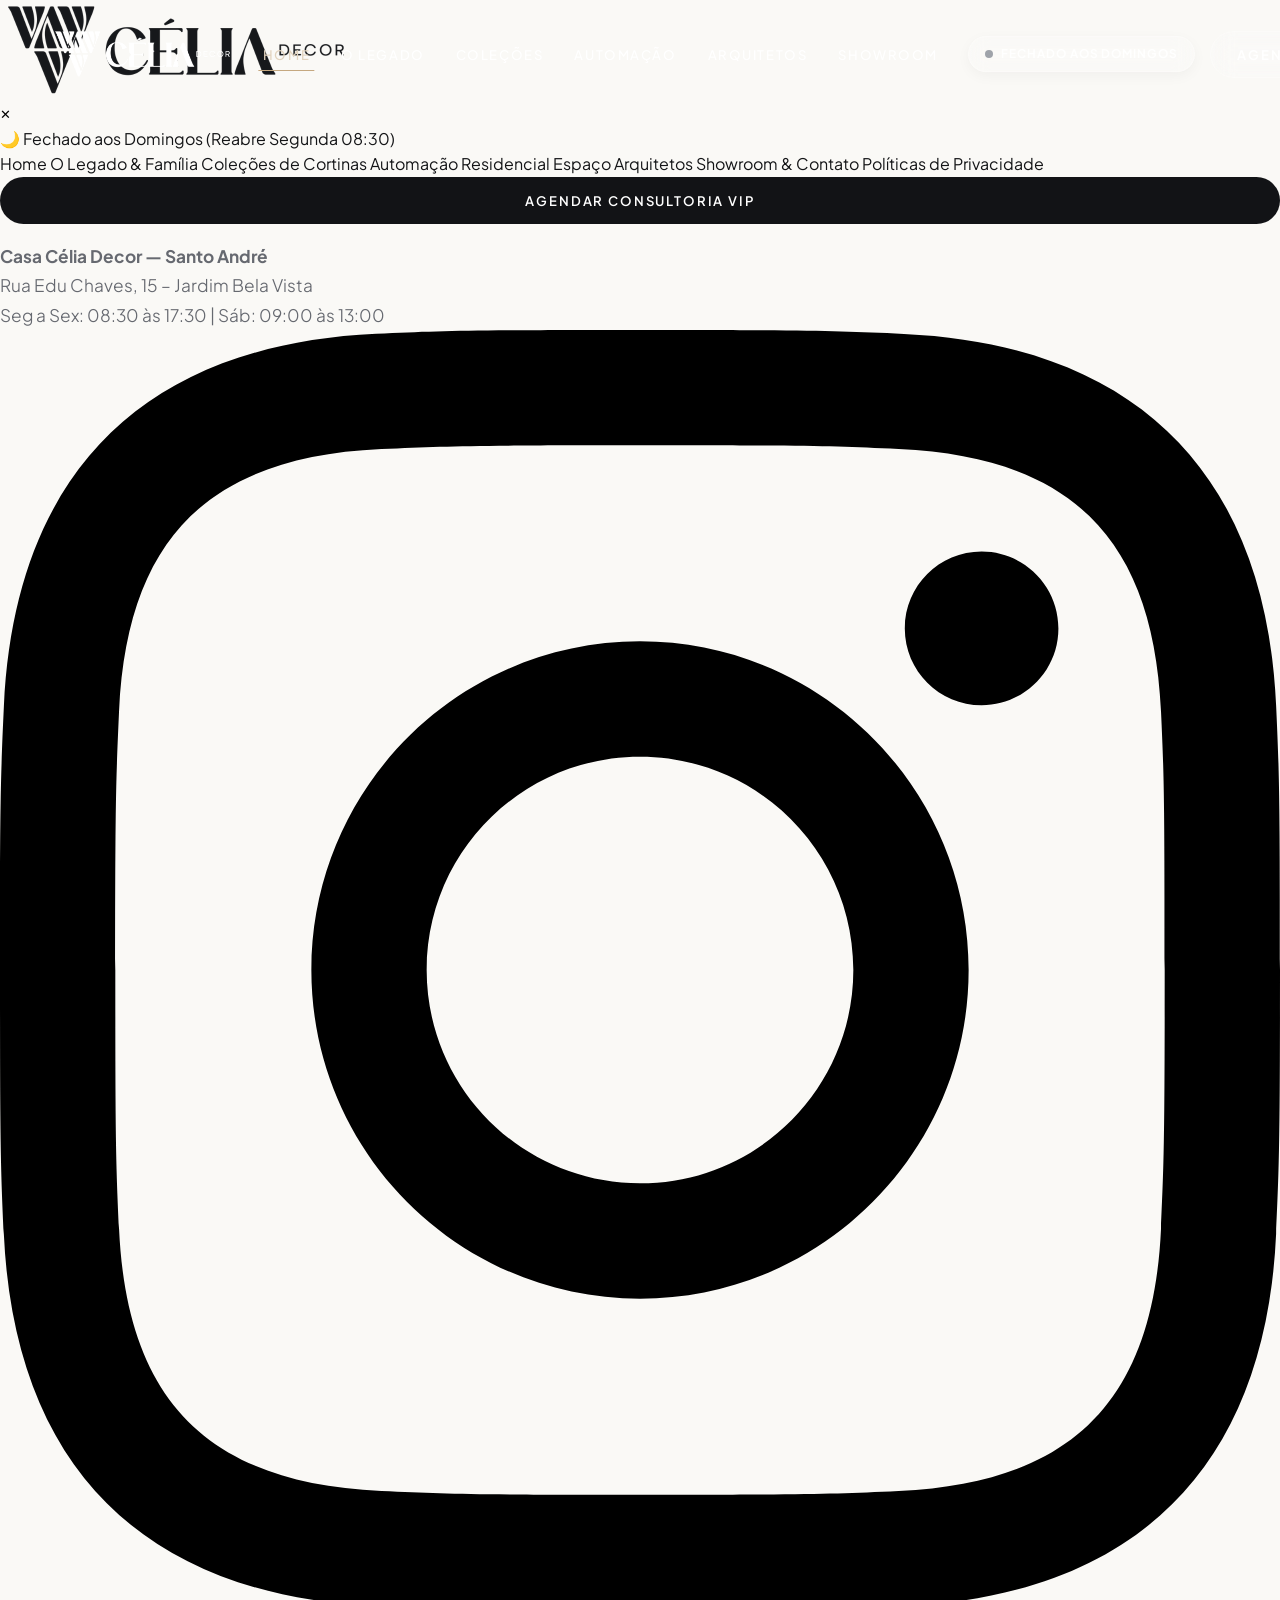
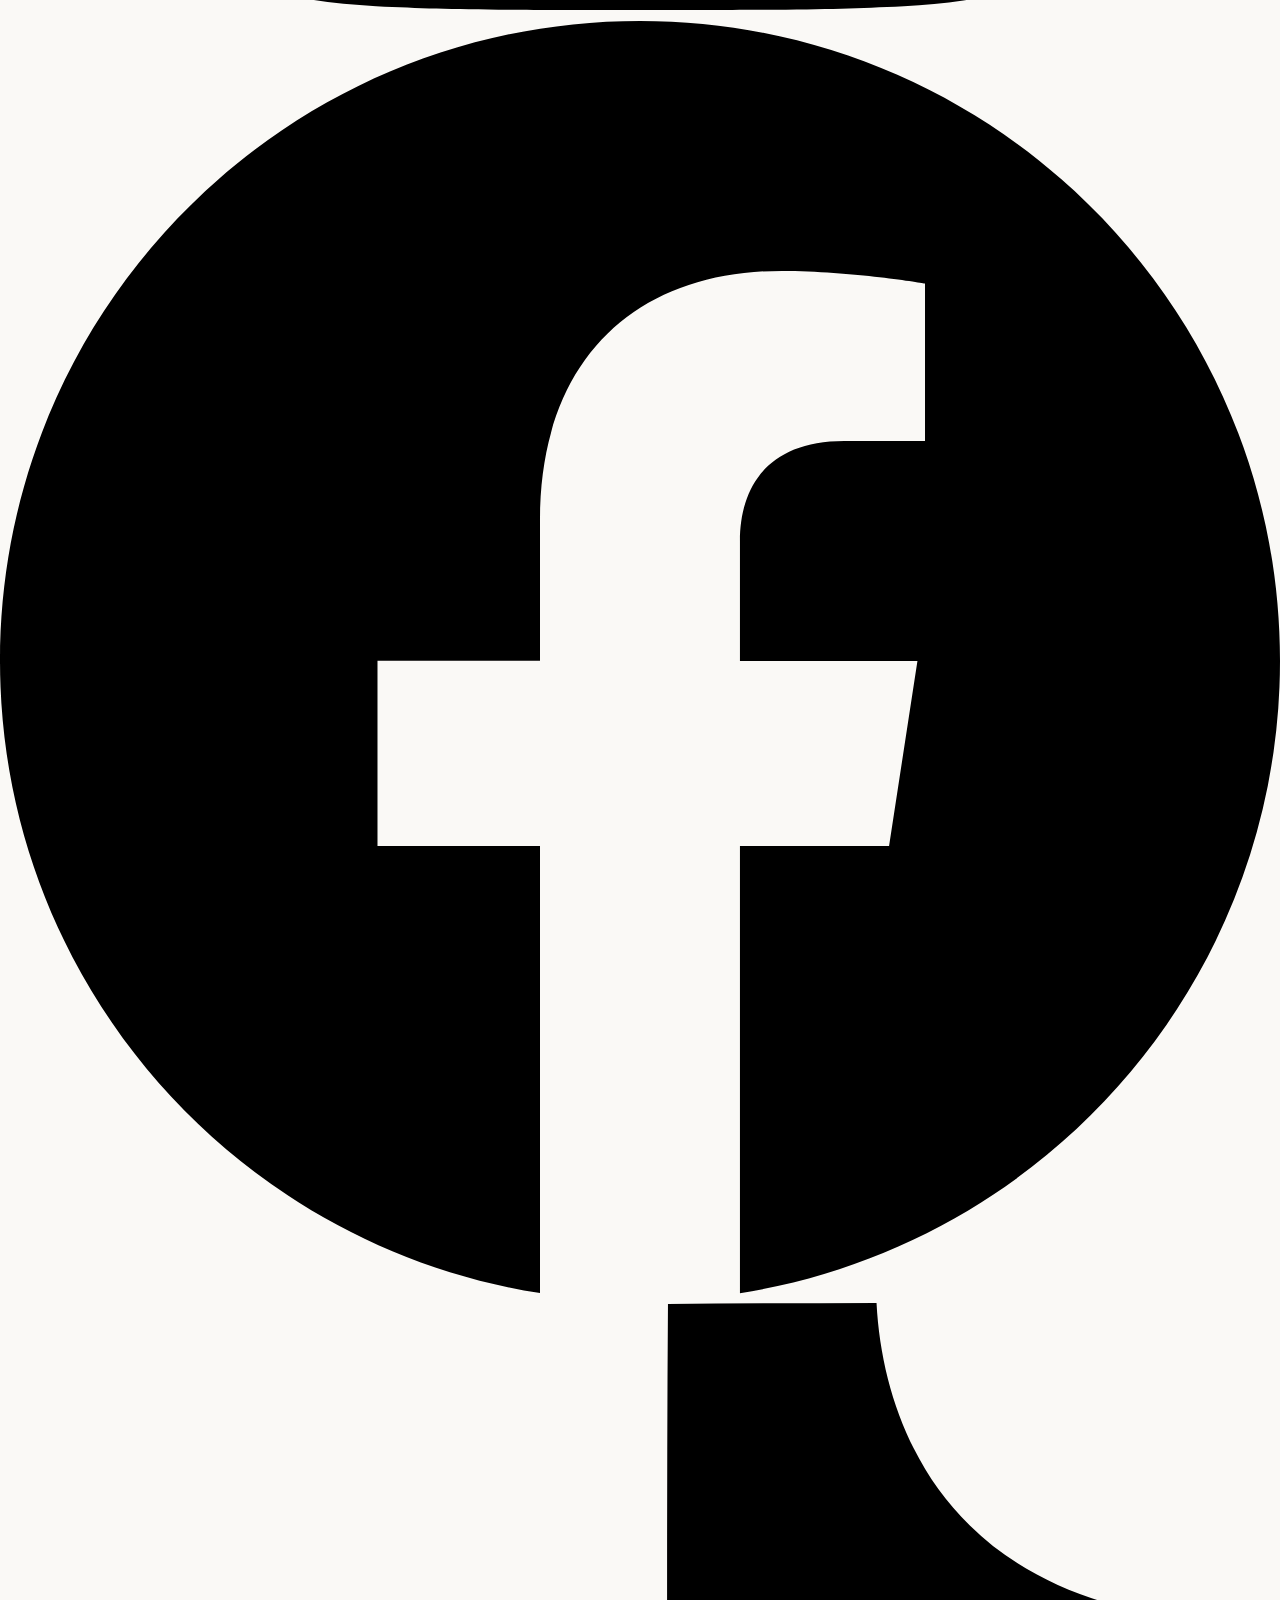
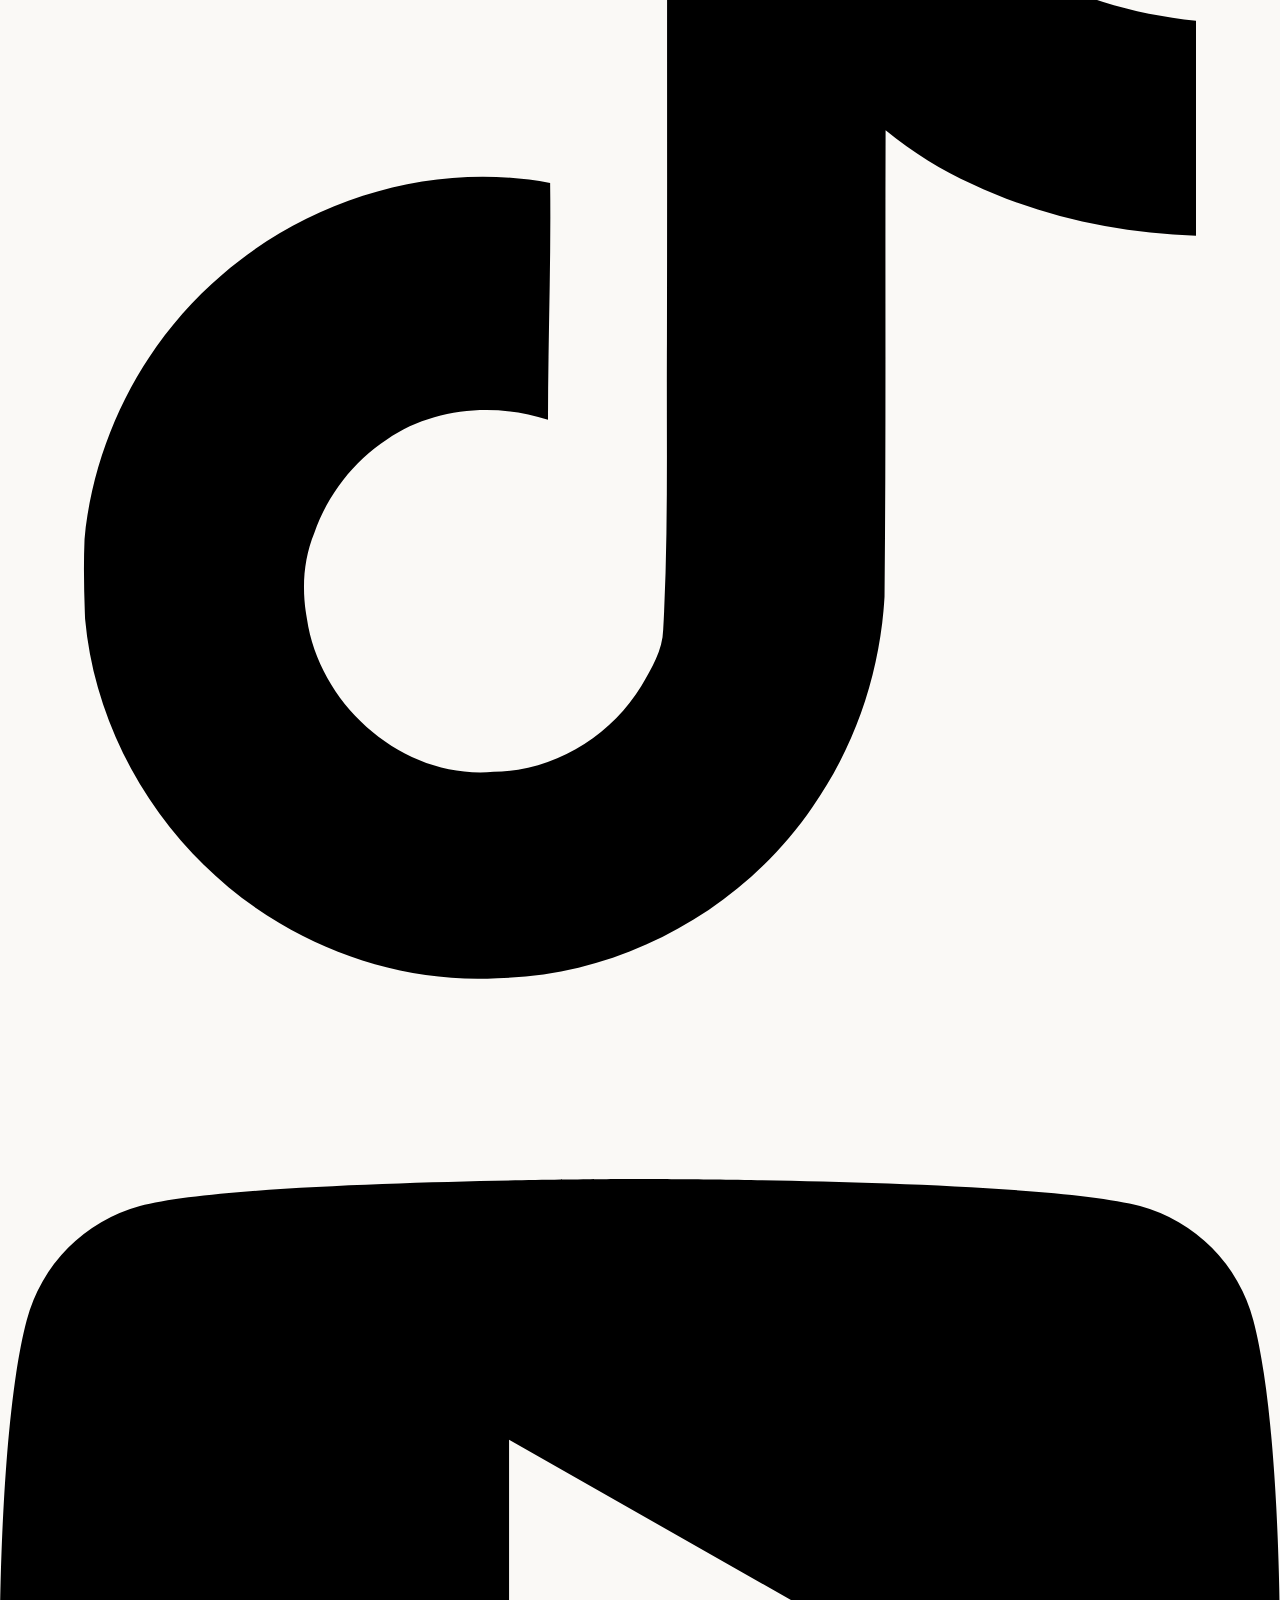
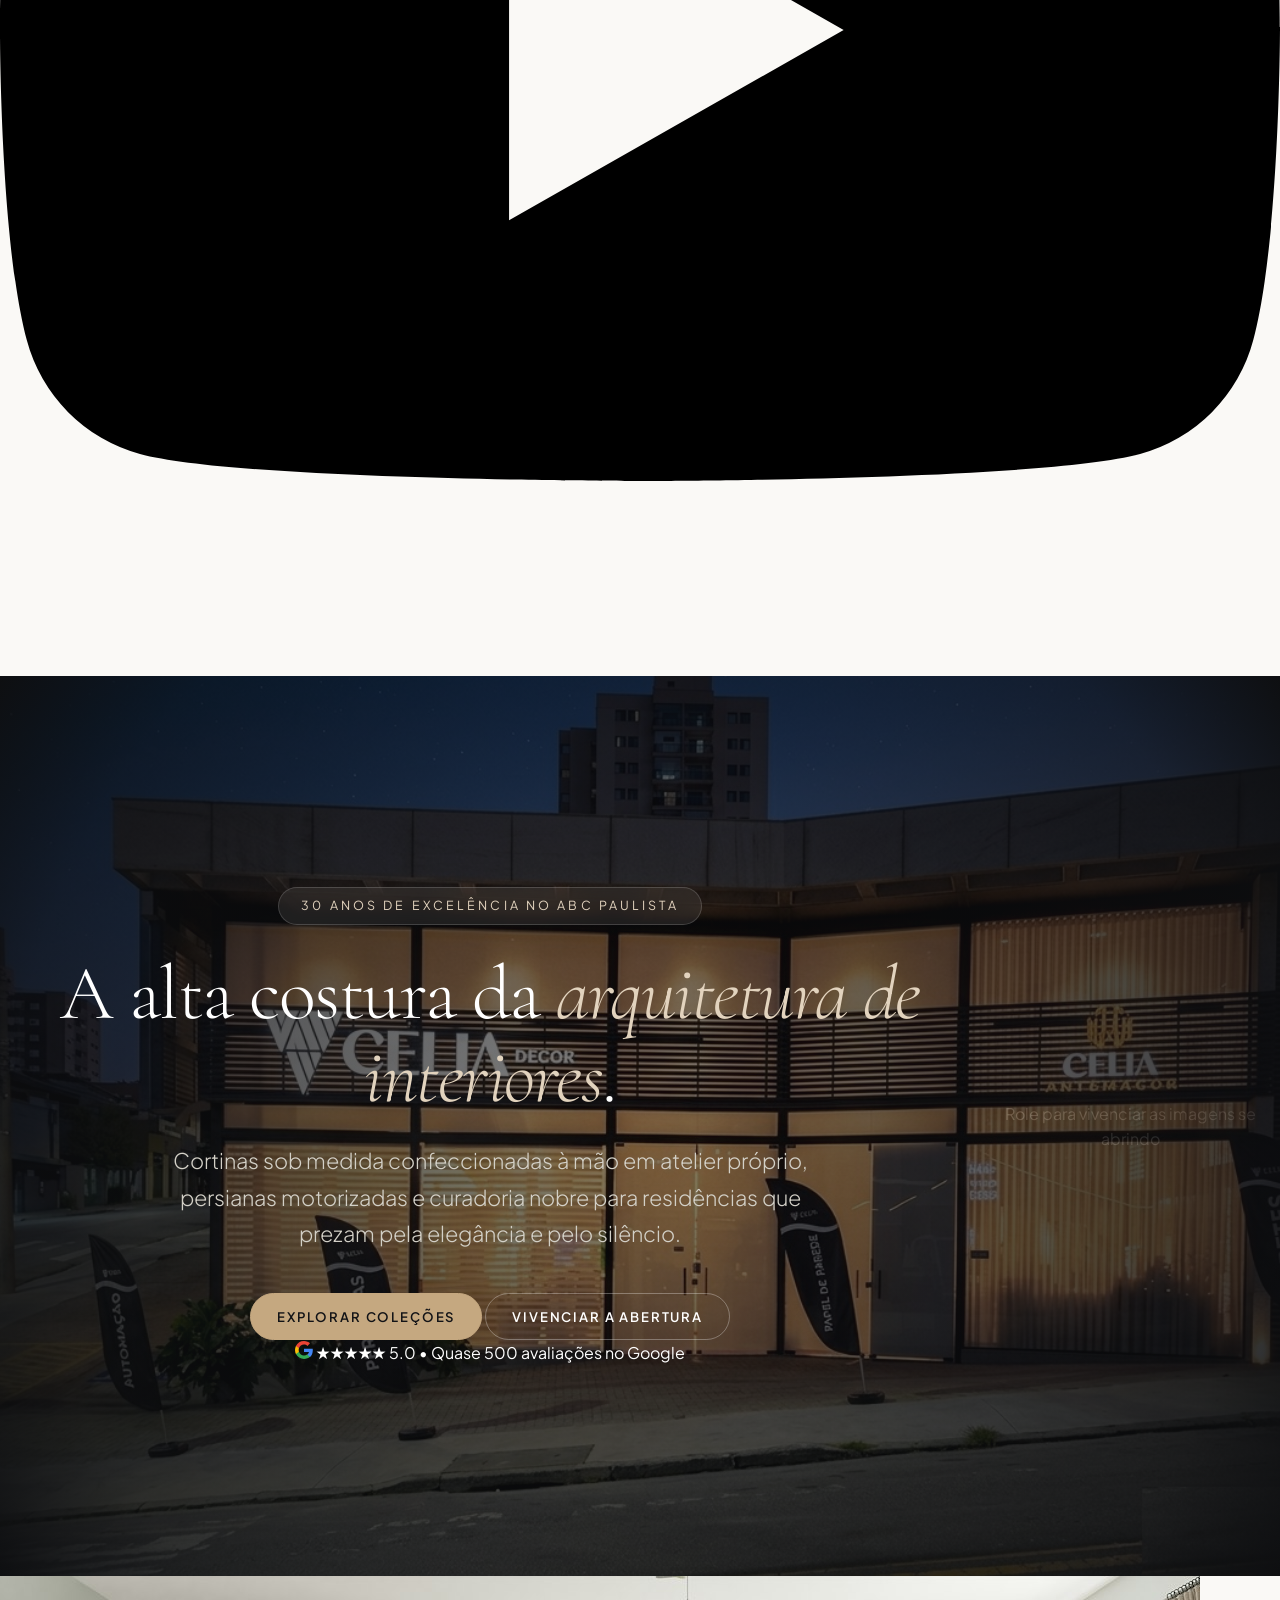
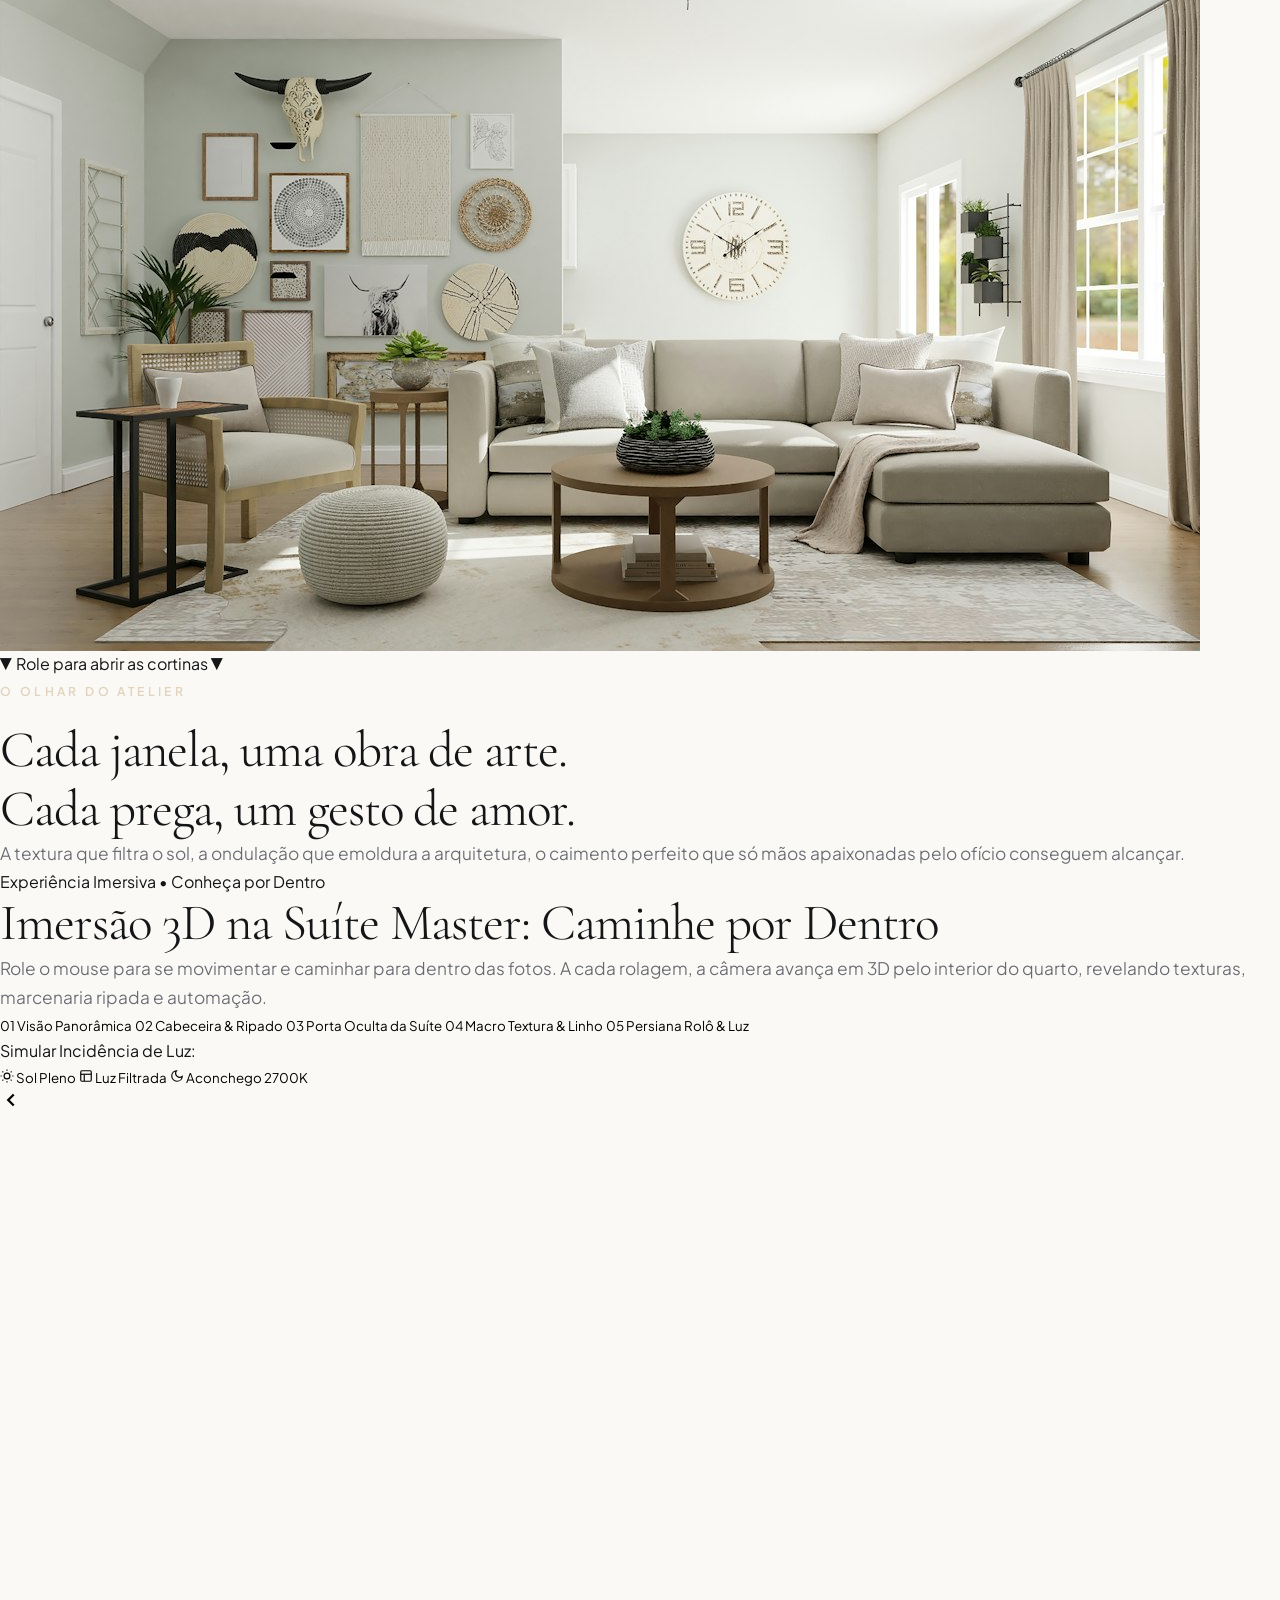
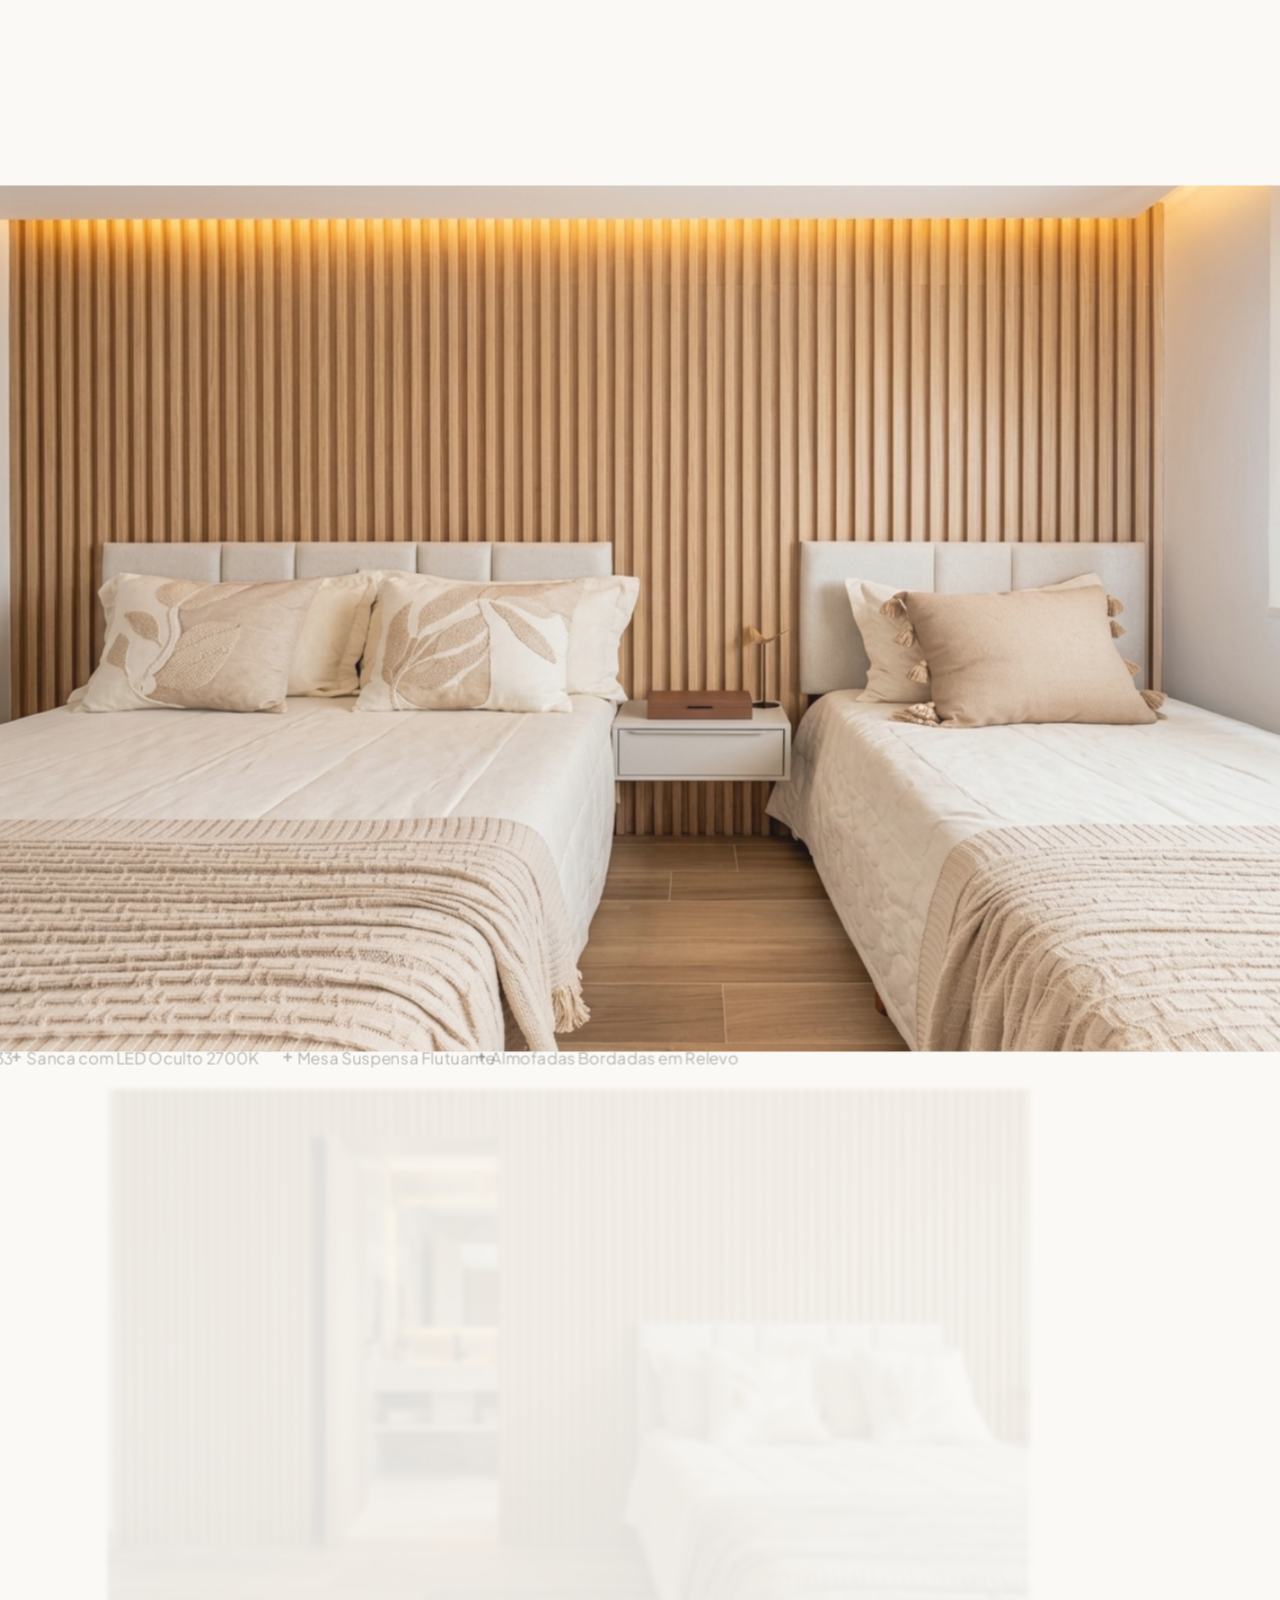
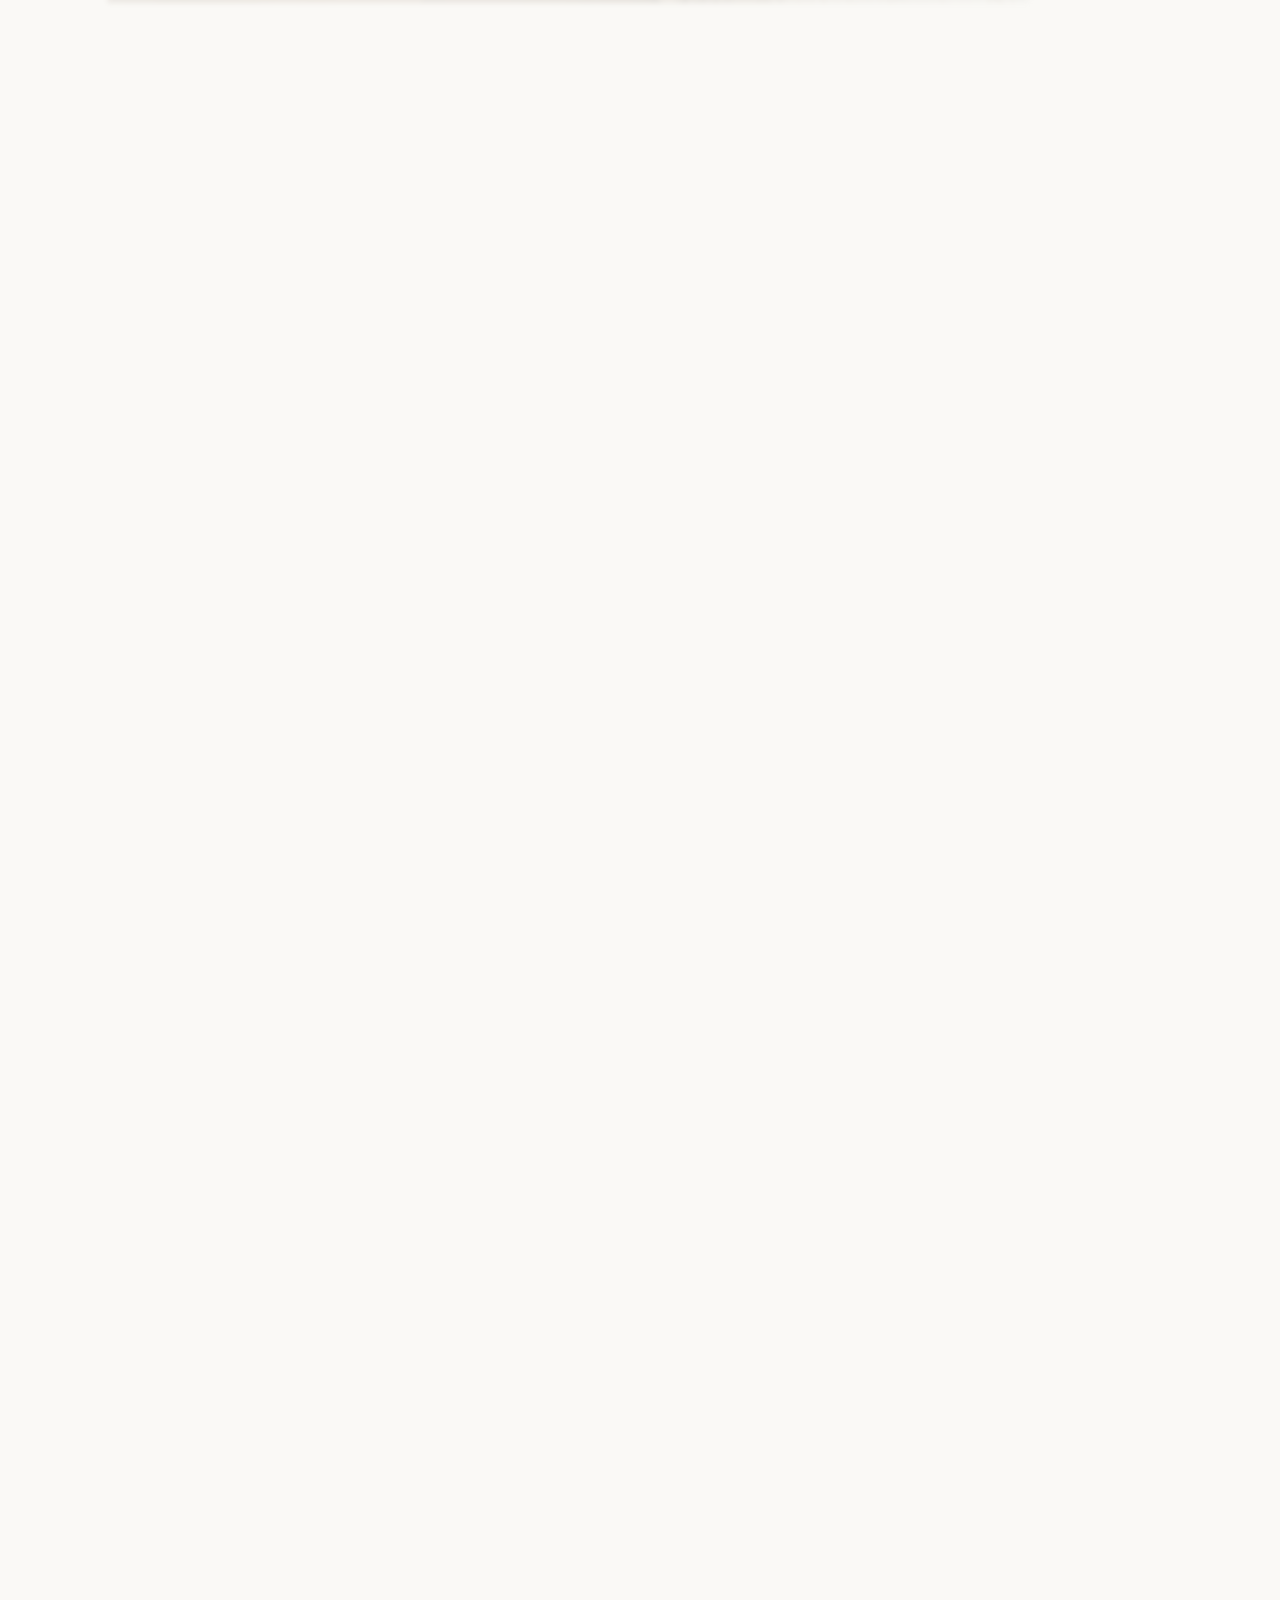
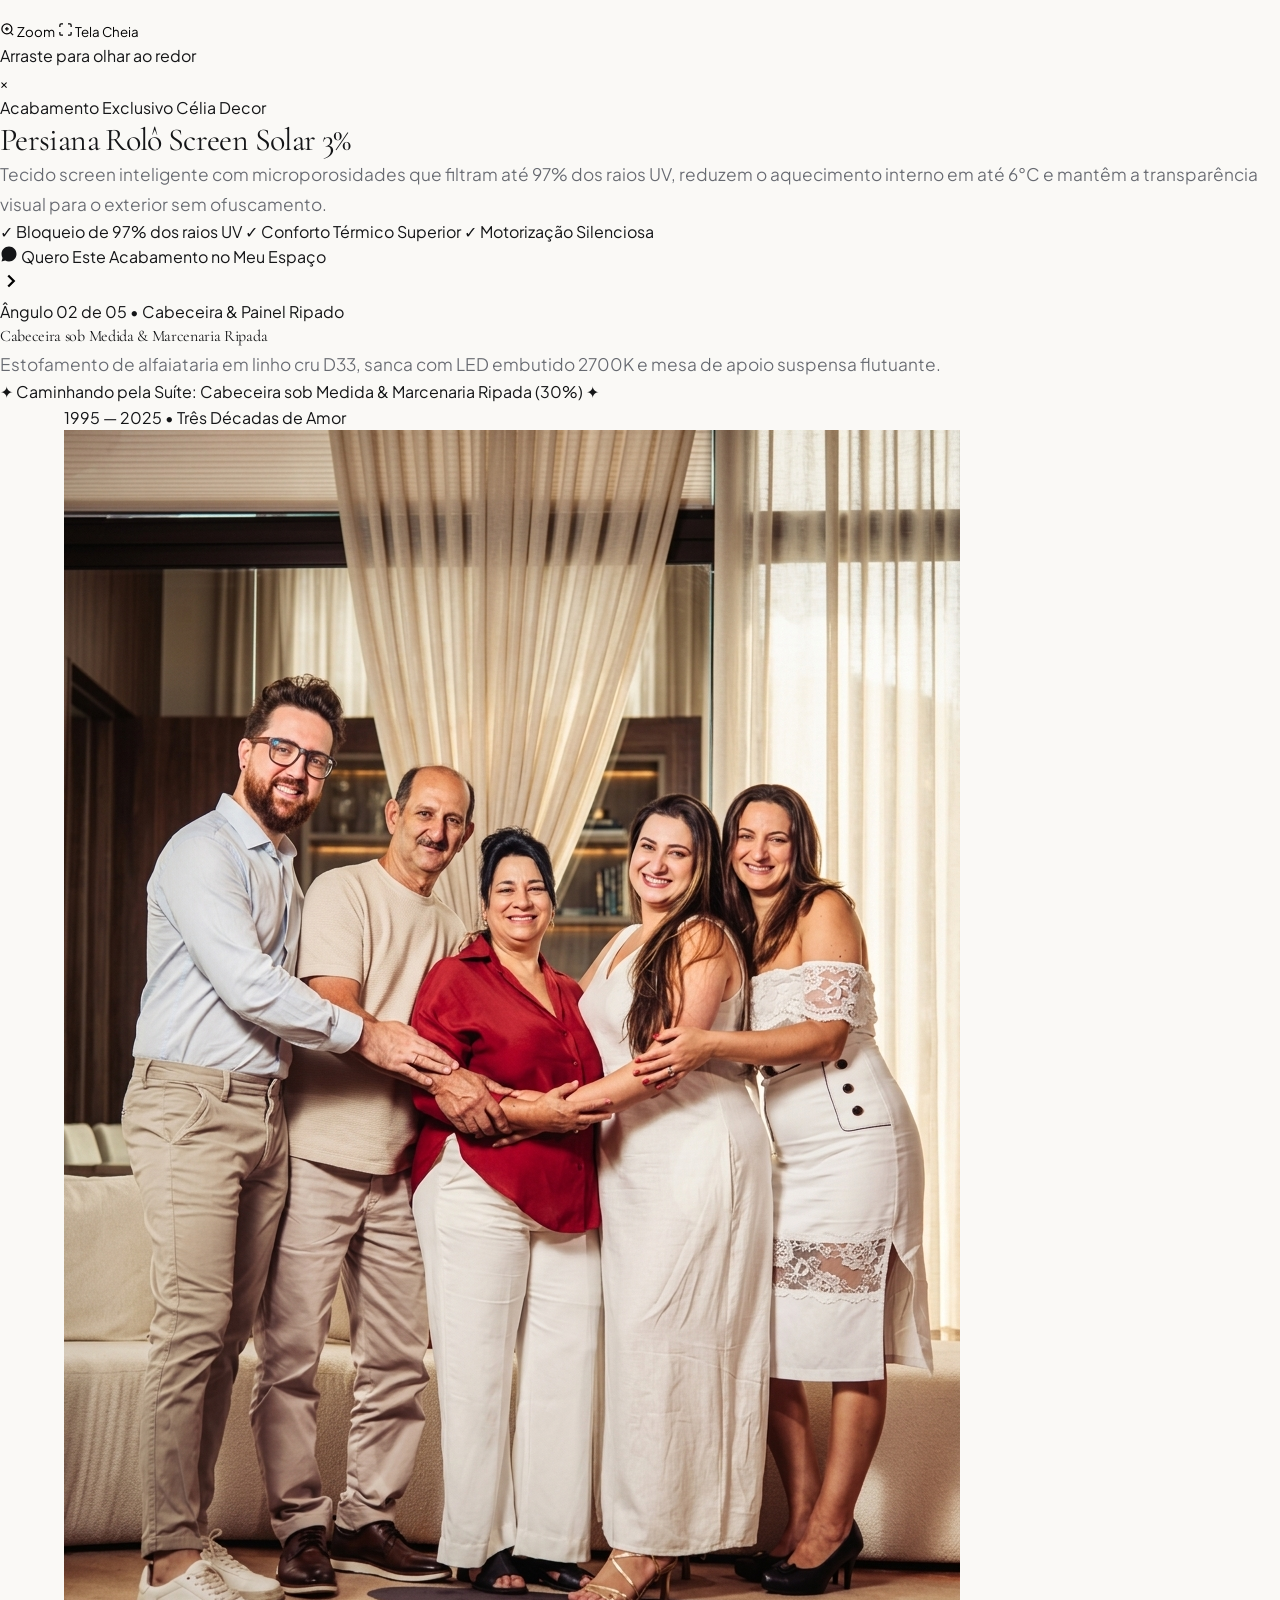
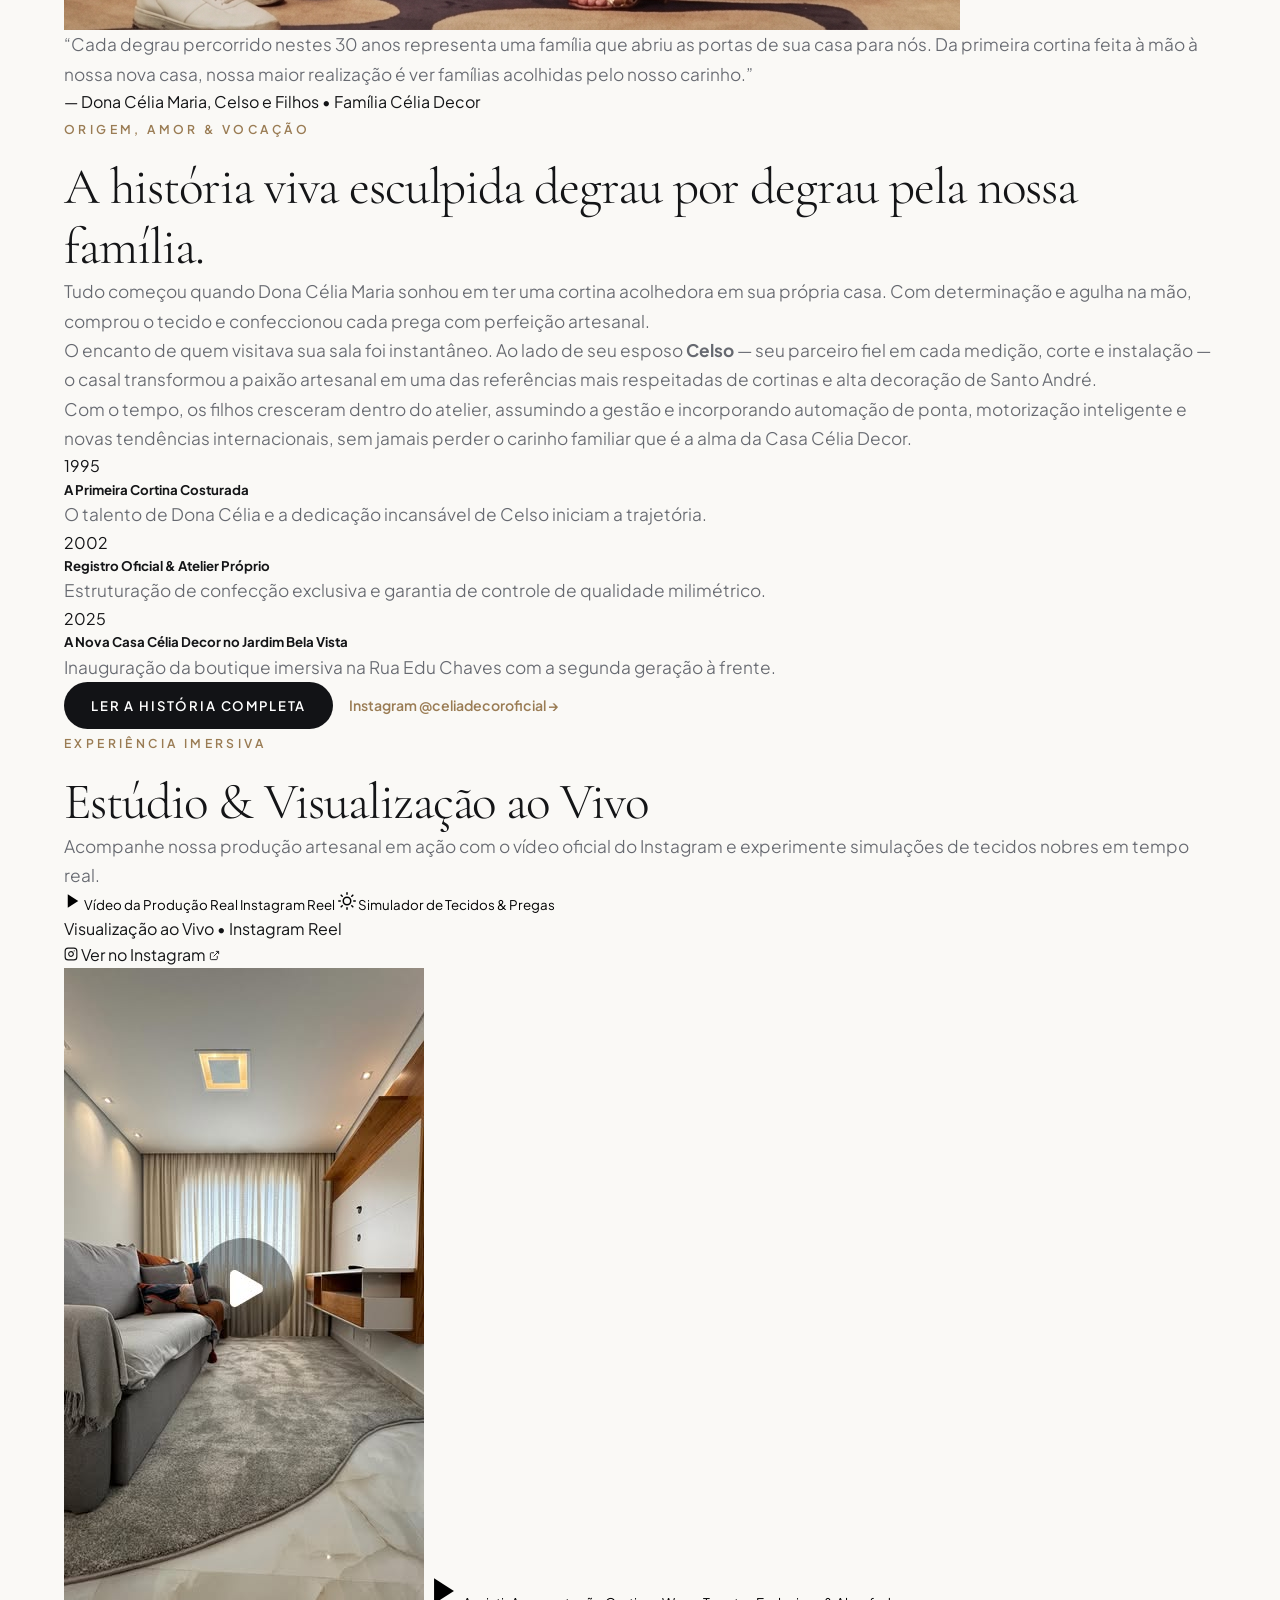
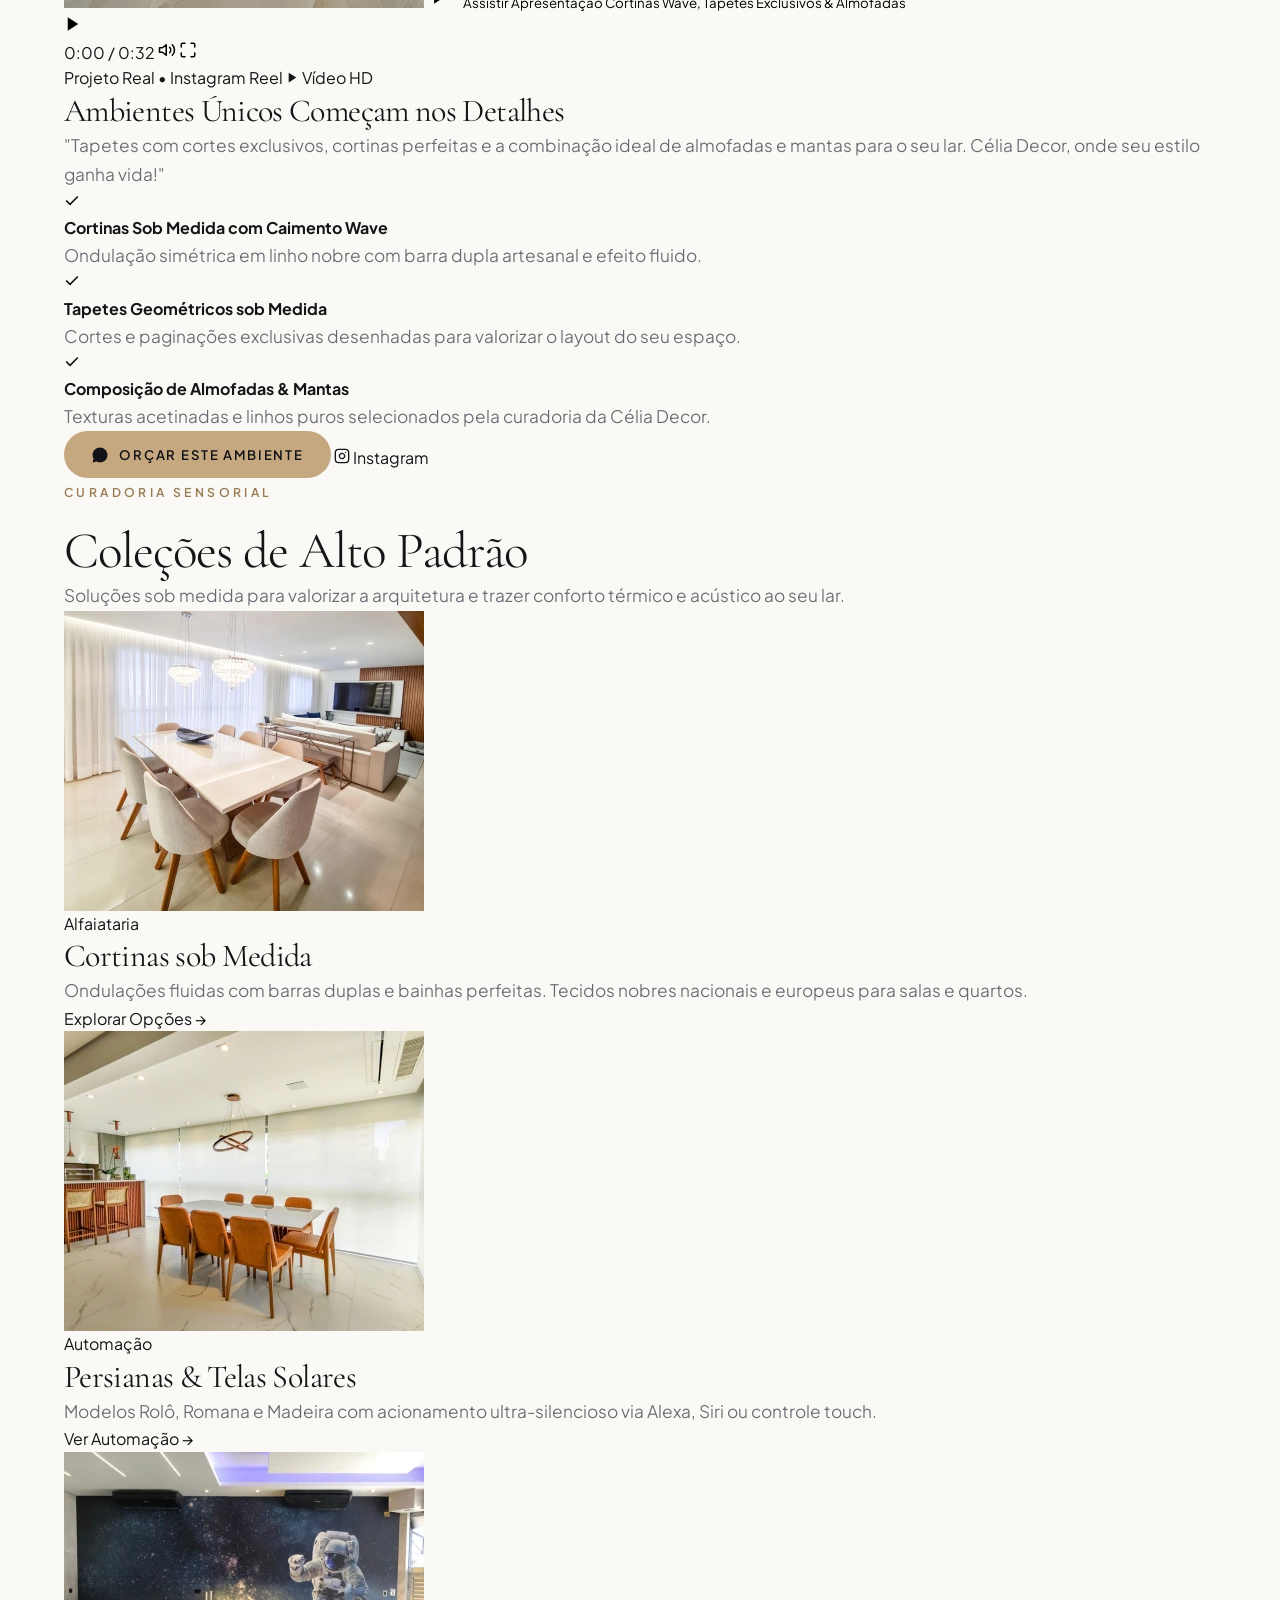
==== index.html @ 6bb26320 "fix(mobile): espacamento arejado do hero eliminando sobreposicao do google com scroll cue e correcao" ====
<!DOCTYPE html>
<html lang="pt-BR">
<head>
  <meta charset="UTF-8">
  <meta name="viewport" content="width=device-width, initial-scale=1.0">
  <title>Célia Decor — Cortinas sob Medida & Alta Decoração em Santo André</title>
  <meta name="description" content="Há 30 anos transformando lares com a alta costura de cortinas sob medida, persianas inteligentes e decoração de luxo no ABC Paulista. Showroom no Jardim Bela Vista, Santo André.">
  <link rel="icon" type="image/png" href="assets/images/favicon.png">

  <!-- Tipografia de Luxo Google Fonts -->
  <link rel="preconnect" href="https://fonts.googleapis.com">
  <link rel="preconnect" href="https://fonts.gstatic.com" crossorigin>
  <link href="https://fonts.googleapis.com/css2?family=Cormorant+Garamond:ital,wght@0,300;0,400;0,500;0,600;1,300;1,400&family=Plus+Jakarta+Sans:wght@300;400;500;600;700&display=swap" rel="stylesheet">

  <link rel="stylesheet" href="css/style.css">
</head>
<body>

  <!-- ========================================================================
       Header Flutuante de Luxo (Espaçoso, Minimalista & Logo Sempre Visível)
       ======================================================================== -->
  <header class="luxury-header hero-transparent">
    <div class="header-container nav-shell">
      <a href="index.html" class="brand-wrapper" aria-label="Célia Decor Home">
        <!-- Logo Branca para o Hero escuro -->
        <img src="assets/images/logo-celia-decor.png" alt="Célia Decor" class="brand-logo-img logo-white">
        <!-- Logo Escura para quando rolar a página -->
        <img src="assets/images/logo-celia-decor-dark.png" alt="Célia Decor" class="brand-logo-img logo-dark">
      </a>

      <nav>
        <ul class="nav-links">
          <li class="nav-item"><a href="index.html" class="active">Home</a></li>
          <li class="nav-item"><a href="sobre.html">O Legado</a></li>
          <li class="nav-item"><a href="produtos.html">Coleções</a></li>
          <li class="nav-item"><a href="automacao.html">Automação</a></li>
          <li class="nav-item"><a href="arquitetos.html">Arquitetos</a></li>
          <li class="nav-item"><a href="contato.html">Showroom</a></li>
        </ul>
      </nav>

      <!-- Área de Ações: Status Google + CTA + Menu Mobile -->
      <div class="header-actions">
        <!-- Badge de Atendimento Dinâmico Google -->
        <a href="contato.html" class="header-live-badge is-offline" id="headerLiveStatus" title="Showroom Fechado aos Domingos • Reabre Segunda às 08:30">
          <span class="live-status-dot"></span>
          <span class="badge-full-text">Fechado aos Domingos</span>
          <span class="badge-short-text">Fechado</span>
        </a>

        <a href="contato.html" class="nav-cta-btn header-cta">Agendar VIP</a>

        <button class="menu-burger" aria-label="Abrir Menu">
          <svg width="26" height="26" viewBox="0 0 24 24" fill="none" stroke="currentColor" stroke-width="1.8">
            <line x1="3" y1="12" x2="21" y2="12"></line>
            <line x1="3" y1="6" x2="21" y2="6"></line>
            <line x1="3" y1="18" x2="21" y2="18"></line>
          </svg>
        </button>
      </div>
    </div>
  </header>

  <!-- ========================================================================
       Drawer Mobile de Alta Elegância & Redes Sociais
       ======================================================================== -->
  <div class="mobile-drawer-overlay" id="mobileDrawerOverlay"></div>
  <aside class="mobile-drawer" id="mobileDrawer" aria-label="Menu de Navegação Mobile">
    <div class="mobile-drawer-header">
      <img src="assets/images/logo-celia-decor-dark.png" alt="Célia Decor" class="mobile-drawer-logo">
      <button class="mobile-drawer-close" id="mobileDrawerClose" aria-label="Fechar Menu">✕</button>
    </div>

    <!-- Status Google em Tempo Real -->
    <div class="mobile-drawer-status is-offline" id="mobileDrawerStatus">
      <span class="live-status-dot"></span>
      <span class="mobile-status-text">🌙 Fechado aos Domingos (Reabre Segunda 08:30)</span>
    </div>

    <nav class="mobile-drawer-nav">
      <a href="index.html" class="mobile-nav-link active">Home</a>
      <a href="sobre.html" class="mobile-nav-link">O Legado & Família</a>
      <a href="produtos.html" class="mobile-nav-link">Coleções de Cortinas</a>
      <a href="automacao.html" class="mobile-nav-link">Automação Residencial</a>
      <a href="arquitetos.html" class="mobile-nav-link">Espaço Arquitetos</a>
      <a href="contato.html" class="mobile-nav-link">Showroom & Contato</a>
      <a href="politica-de-privacidade.html" class="mobile-nav-link">Políticas de Privacidade</a>
    </nav>

    <div class="mobile-drawer-footer">
      <a href="contato.html" class="nav-cta-btn" style="width: 100%; justify-content: center; margin-bottom: 18px;">Agendar Consultoria VIP</a>

      <p class="mobile-drawer-hours">
        <strong>Casa Célia Decor — Santo André</strong><br>
        Rua Edu Chaves, 15 – Jardim Bela Vista<br>
        Seg a Sex: 08:30 às 17:30 | Sáb: 09:00 às 13:00
      </p>

      <!-- Redes Sociais no Menu Mobile -->
      <div class="mobile-socials-row">
        <a href="https://www.instagram.com/celiadecoroficial/" target="_blank" rel="noopener noreferrer" class="social-circle-btn" aria-label="Instagram">
          <svg viewBox="0 0 24 24"><path d="M12 2.163c3.204 0 3.584.012 4.85.07 3.252.148 4.771 1.691 4.919 4.919.058 1.265.069 1.645.069 4.849 0 3.205-.012 3.584-.069 4.849-.149 3.225-1.664 4.771-4.919 4.919-1.266.058-1.644.07-4.85.07-3.204 0-3.584-.012-4.849-.07-3.26-.149-4.771-1.699-4.919-4.92-.058-1.265-.07-1.644-.07-4.849 0-3.204.013-3.583.07-4.849.149-3.227 1.664-4.771 4.919-4.919 1.266-.057 1.645-.069 4.849-.069zm0-2.163c-3.259 0-3.667.014-4.947.072-4.358.2-6.78 2.618-6.98 6.98-.059 1.281-.073 1.689-.073 4.948 0 3.259.014 3.668.072 4.948.2 4.358 2.618 6.78 6.98 6.98 1.281.058 1.689.072 4.948.072 3.259 0 3.668-.014 4.948-.072 4.354-.2 6.782-2.618 6.979-6.98.059-1.28.073-1.689.073-4.948 0-3.259-.014-3.667-.072-4.947-.196-4.354-2.617-6.78-6.979-6.98-1.281-.059-1.69-.073-4.949-.073zm0 5.838c-3.403 0-6.162 2.759-6.162 6.162s2.759 6.163 6.162 6.163 6.162-2.759 6.162-6.163c0-3.403-2.759-6.162-6.162-6.162zm0 10.162c-2.209 0-4-1.79-4-4 0-2.209 1.791-4 4-4s4 1.791 4 4c0 2.21-1.791 4-4 4zm6.406-11.845c-.796 0-1.441.645-1.441 1.44s.645 1.44 1.441 1.44c.795 0 1.439-.645 1.439-1.44s-.644-1.44-1.439-1.44z"/></svg>
        </a>
        <a href="https://www.facebook.com/CeliaDecorSP" target="_blank" rel="noopener noreferrer" class="social-circle-btn" aria-label="Facebook">
          <svg viewBox="0 0 24 24"><path d="M24 12.073c0-6.627-5.373-12-12-12s-12 5.373-12 12c0 5.99 4.388 10.954 10.125 11.854v-8.385H7.078v-3.47h3.047V9.43c0-3.007 1.792-4.669 4.533-4.669 1.312 0 2.686.235 2.686.235v2.953H15.83c-1.491 0-1.956.925-1.956 1.874v2.25h3.328l-.532 3.47h-2.796v8.385C19.612 23.027 24 18.062 24 12.073z"/></svg>
        </a>
        <a href="https://www.tiktok.com/@celiadecorsp" target="_blank" rel="noopener noreferrer" class="social-circle-btn" aria-label="TikTok">
          <svg viewBox="0 0 24 24"><path d="M12.525.02c1.31-.02 2.61-.01 3.91-.02.08 1.53.63 3.09 1.75 4.17 1.12 1.11 2.7 1.62 4.24 1.79v4.03c-1.44-.05-2.89-.35-4.2-.97-.57-.26-1.1-.59-1.62-1.01-.01 2.92.01 5.84-.02 8.75-.08 1.4-.54 2.79-1.35 3.94-1.31 1.92-3.58 3.17-5.91 3.21-1.43.08-2.86-.31-4.08-1.03-2.02-1.19-3.44-3.37-3.65-5.71-.02-.5-.03-1-.01-1.49.18-1.9 1.12-3.72 2.58-4.96 1.66-1.44 3.98-2.13 6.15-1.72.02 1.48-.04 2.96-.04 4.44-.99-.32-2.15-.23-3.02.37-.63.41-1.11 1.04-1.36 1.75-.21.51-.24 1.07-.14 1.61.24 1.64 1.82 3.02 3.5 2.87 1.12-.01 2.19-.66 2.77-1.61.19-.33.4-.67.41-1.06.1-1.79.06-3.57.07-5.36.01-4.03-.01-8.05.02-12.07z"/></svg>
        </a>
        <a href="https://www.youtube.com/channel/UCJTca4iiQOWq3MMVdK5Np2Q" target="_blank" rel="noopener noreferrer" class="social-circle-btn" aria-label="YouTube">
          <svg viewBox="0 0 24 24"><path d="M23.498 6.186a3.016 3.016 0 0 0-2.122-2.136C19.505 3.545 12 3.545 12 3.545s-7.505 0-9.377.505A3.017 3.017 0 0 0 .502 6.186C0 8.07 0 12 0 12s0 3.93.502 5.814a3.016 3.016 0 0 0 2.122 2.136c1.871.505 9.376.505 9.376.505s7.505 0 9.377-.505a3.015 3.015 0 0 0 2.122-2.136C24 15.93 24 12 24 12s0-3.93-.502-5.814zM9.545 15.568V8.432L15.818 12l-6.273 3.568z"/></svg>
        </a>
      </div>
    </div>
  </aside>

  <!-- ========================================================================
       Hero Stage: O Portal de Entrada
       ======================================================================== -->
  <section class="hero-stage">
    <img src="assets/images/hero-showroom-facade.jpg" alt="Fachada Noturna Showroom Casa Célia Decor Santo André" class="hero-background-media">
    <div class="hero-gradient-overlay"></div>

    <div class="hero-editorial-box">
      <span class="hero-badge-pill">30 Anos de Excelência no ABC Paulista</span>
      <h1 class="hero-headline">A alta costura da <em>arquitetura de interiores</em>.</h1>
      <p class="hero-subtext">Cortinas sob medida confeccionadas à mão em atelier próprio, persianas motorizadas e curadoria nobre para residências que prezam pela elegância e pelo silêncio.</p>
      
      <div class="hero-actions-group">
        <a href="produtos.html" class="nav-cta-btn" style="background: var(--c-gold); color: #121316; border-color: var(--c-gold);">Explorar Coleções</a>
        <a href="#experiencia-abertura" class="nav-cta-btn" style="background: transparent; color: #FFFFFF; border-color: rgba(255,255,255,0.3);">Vivenciar a Abertura</a>
      </div>

      <!-- Destaque Google Reviews 5.0 Hero Pill -->
      <div class="hero-google-wrapper">
        <a href="#avaliacoes-google" class="hero-google-rating-pill" aria-label="Avaliações 5 estrelas no Google">
          <span class="google-g-logo">
            <svg viewBox="0 0 24 24" width="18" height="18">
              <path fill="#4285F4" d="M23.745 12.27c0-.7-.06-1.4-.19-2.07H12v4.51h6.6c-.29 1.52-1.14 2.8-2.4 3.65v3.03h3.88c2.27-2.09 3.66-5.17 3.66-9.12z"/>
              <path fill="#34A853" d="M12 24c3.24 0 5.95-1.08 7.93-2.91l-3.88-3.03c-1.08.72-2.45 1.16-4.05 1.16-3.12 0-5.77-2.1-6.72-4.93H1.25v3.13C3.27 21.41 7.34 24 12 24z"/>
              <path fill="#FBBC05" d="M5.28 14.29c-.25-.72-.38-1.49-.38-2.29s.13-1.57.38-2.29V6.58H1.25C.45 8.18 0 10.03 0 12s.45 3.82 1.25 5.42l4.03-3.13z"/>
              <path fill="#EA4335" d="M12 4.75c1.77 0 3.35.61 4.6 1.8l3.42-3.42C17.95 1.19 15.24 0 12 0 7.34 0 3.27 2.59 1.25 6.58l4.03 3.13c.95-2.83 3.6-4.96 6.72-4.96z"/>
            </svg>
          </span>
          <span class="google-stars-row">★★★★★</span>
          <span class="rating-number">5.0</span>
          <span class="rating-sep">•</span>
          <span class="rating-count">Quase 500 avaliações no Google</span>
        </a>
      </div>
    </div>

    <!-- Indicador de Scroll -->
    <div class="hero-scroll-cue">
      <span>Role para vivenciar as imagens se abrindo</span>
      <div class="scroll-line-anim"></div>
    </div>
  </section>

  <!-- ========================================================================
       SCROLL REVEAL 1: A GRANDE ABERTURA EM CORTINA
       "Você vai descendo com o mouse e as cortinas/imagens vão se abrindo"
       ======================================================================== -->
  <section class="curtain-reveal-section" id="experiencia-abertura">
    <div class="curtain-sticky-stage">
      
      <!-- A Imagem de Fundo Revelada em Alta Resolução -->
      <img src="assets/images/showroom-ambiente.jpg" alt="Ambiente Imersivo Célia Decor Revelado" class="curtain-revealed-backdrop">
      <div class="curtain-backdrop-overlay"></div>

      <!-- As Duas Folhas de Cortinas que se Abrem Conforme o Scroll -->
      <div class="curtain-panel-left"></div>
      <div class="curtain-panel-right"></div>

      <!-- Texto Inicial que some quando a cortina começa a abrir -->
      <div class="curtain-initial-teaser">
        <span>▼ Role para abrir as cortinas ▼</span>
      </div>

      <!-- Conteúdo que se revela no clímax da abertura -->
      <div class="curtain-unveiled-content">
        <span class="tag-label" style="color: var(--c-gold-light);">O Olhar do Atelier</span>
        <h2>Cada janela, uma obra de arte.<br>Cada prega, um gesto de amor.</h2>
        <p>A textura que filtra o sol, a ondulação que emoldura a arquitetura, o caimento perfeito que só mãos apaixonadas pelo ofício conseguem alcançar.</p>
      </div>

    </div>
  </section>

  <!-- ========================================================================
       TOUR VIRTUAL IMERSIVO: POR DENTRO DA SUÍTE MASTER (EXPERIÊNCIA 360° & HOTSPOTS)
       Permite ao visitante interagir e "conhecer por dentro" cada detalhe com
       alta resolução 8K, giros espaciais, pontos de inspeção (hotspots) e controle de luz solar
       ======================================================================== -->
  <section class="transformation-journey-section virtual-suite-tour" id="transformacao-espaco">
    <div class="transformation-sticky-stage">
      
      <!-- Cabeçalho da Experiência Imersiva -->
      <div class="transform-stage-header">
        <div class="tour-header-badge">
          <span class="pulse-beacon"></span>
          <span>Experiência Imersiva • Conheça por Dentro</span>
        </div>
        <h2 class="transform-title">Imersão 3D na Suíte Master: Caminhe por Dentro</h2>
        <p class="transform-desc">Role o mouse para se movimentar e caminhar para dentro das fotos. A cada rolagem, a câmera avança em 3D pelo interior do quarto, revelando texturas, marcenaria ripada e automação.</p>
        
        <!-- Pílulas de Navegação por Ângulo / Ponto de Vista -->
        <div class="transform-nav-pills" role="tablist" aria-label="Selecione o ângulo da suíte">
          <button type="button" class="transform-pill-btn active" data-step="0" aria-selected="true">
            <span class="pill-num">01</span>
            <span class="pill-name">Visão Panorâmica</span>
          </button>
          <button type="button" class="transform-pill-btn" data-step="1" aria-selected="false">
            <span class="pill-num">02</span>
            <span class="pill-name">Cabeceira &amp; Ripado</span>
          </button>
          <button type="button" class="transform-pill-btn" data-step="2" aria-selected="false">
            <span class="pill-num">03</span>
            <span class="pill-name">Porta Oculta da Suíte</span>
          </button>
          <button type="button" class="transform-pill-btn" data-step="3" aria-selected="false">
            <span class="pill-num">04</span>
            <span class="pill-name">Macro Textura &amp; Linho</span>
          </button>
          <button type="button" class="transform-pill-btn" data-step="4" aria-selected="false">
            <span class="pill-num">05</span>
            <span class="pill-name">Persiana Rolô &amp; Luz</span>
          </button>
        </div>

        <!-- Seletor Rápido de Iluminação do Quarto (Simulador Cênico) -->
        <div class="tour-lighting-bar">
          <span class="lighting-bar-label">Simular Incidência de Luz:</span>
          <div class="lighting-buttons" role="group" aria-label="Controle de iluminação">
            <button type="button" class="btn-light-mode active" data-light="day" title="Luz Natural Plena">
              <svg viewBox="0 0 24 24" width="14" height="14" fill="none" stroke="currentColor" stroke-width="2"><circle cx="12" cy="12" r="5"/><path d="M12 1v2M12 21v2M4.22 4.22l1.42 1.42M18.36 18.36l1.42 1.42M1 12h2M21 12h2M4.22 19.78l1.42-1.42M18.36 5.64l1.42-1.42"/></svg>
              <span>Sol Pleno</span>
            </button>
            <button type="button" class="btn-light-mode" data-light="filter" title="Persiana com Tela Solar 3%">
              <svg viewBox="0 0 24 24" width="14" height="14" fill="none" stroke="currentColor" stroke-width="2"><rect x="3" y="3" width="18" height="18" rx="2"/><line x1="3" y1="9" x2="21" y2="9"/><line x1="9" y1="21" x2="9" y2="9"/></svg>
              <span>Luz Filtrada</span>
            </button>
            <button type="button" class="btn-light-mode" data-light="warm" title="Aconchego Noturno com LED 2700K">
              <svg viewBox="0 0 24 24" width="14" height="14" fill="none" stroke="currentColor" stroke-width="2"><path d="M21 12.79A9 9 0 1 1 11.21 3 7 7 0 0 0 21 12.79z"/></svg>
              <span>Aconchego 2700K</span>
            </button>
          </div>
        </div>

        <!-- Barra de Progresso de Rolagem -->
        <div class="transform-progress-track">
          <div class="transform-progress-fill" id="transformProgressFill"></div>
        </div>
      </div>

      <!-- O Palco Central: Visualizador Espacial 3D com Hotspots Interativos -->
      <div class="tour-spatial-viewport" id="tourSpatialViewport">
        
        <!-- Botão Navegação Anterior -->
        <button type="button" class="transform-arrow-btn prev" id="transformPrevBtn" aria-label="Ângulo anterior">
          <svg viewBox="0 0 24 24" width="22" height="22" fill="none" stroke="currentColor" stroke-width="2.5"><polyline points="15 18 9 12 15 6"></polyline></svg>
        </button>

        <!-- Container do Canvas 3D Panorâmico -->
        <div class="tour-spatial-stage" id="tourSpatialStage">
          
          <!-- Filtro de Atmosfera de Luz (Dia / Tela Solar / Noite 2700K) -->
          <div class="tour-ambient-light-overlay" id="tourLightOverlay"></div>

          <!-- Stack de Mídias em 8K de Altíssima Resolução -->
          <div class="transform-slides-stack" id="transformSlidesStack">
            
            <!-- Cena 1: Visão Panorâmica Ampla -->
            <div class="transform-slide-item active" data-index="0" data-view="ampla">
              <img src="assets/images/tour-suite-01-ampla.jpg" alt="Visão Ampla da Suíte Master em Altíssima Definição - Célia Decor" class="transform-slide-img" loading="eager">
              
              <!-- Hotspots da Cena 1 -->
              <button type="button" class="tour-hotspot" style="top: 24%; left: 52%;" data-spot="rolo-ampla" aria-label="Ver detalhes da Persiana Rolô">
                <span class="hotspot-pulse"></span>
                <span class="hotspot-core"><svg viewBox="0 0 24 24" width="12" height="12" fill="none" stroke="currentColor" stroke-width="3"><line x1="12" y1="5" x2="12" y2="19"/><line x1="5" y1="12" x2="19" y2="12"/></svg></span>
                <span class="hotspot-tooltip">Persiana Rolô Solar 3%</span>
              </button>

              <button type="button" class="tour-hotspot" style="top: 55%; left: 24%;" data-spot="cabeceiras-ampla" aria-label="Ver detalhes das Cabeceiras sob Medida">
                <span class="hotspot-pulse"></span>
                <span class="hotspot-core"><svg viewBox="0 0 24 24" width="12" height="12" fill="none" stroke="currentColor" stroke-width="3"><line x1="12" y1="5" x2="12" y2="19"/><line x1="5" y1="12" x2="19" y2="12"/></svg></span>
                <span class="hotspot-tooltip">Cabeceiras em Linho Cru</span>
              </button>

              <button type="button" class="tour-hotspot" style="top: 36%; left: 38%;" data-spot="ripado-ampla" aria-label="Ver detalhes do Painel Ripado">
                <span class="hotspot-pulse"></span>
                <span class="hotspot-core"><svg viewBox="0 0 24 24" width="12" height="12" fill="none" stroke="currentColor" stroke-width="3"><line x1="12" y1="5" x2="12" y2="19"/><line x1="5" y1="12" x2="19" y2="12"/></svg></span>
                <span class="hotspot-tooltip">Painel Ripado em Madeira</span>
              </button>

              <button type="button" class="tour-hotspot" style="top: 72%; left: 35%;" data-spot="enxoval-ampla" aria-label="Ver detalhes do Enxoval">
                <span class="hotspot-pulse"></span>
                <span class="hotspot-core"><svg viewBox="0 0 24 24" width="12" height="12" fill="none" stroke="currentColor" stroke-width="3"><line x1="12" y1="5" x2="12" y2="19"/><line x1="5" y1="12" x2="19" y2="12"/></svg></span>
                <span class="hotspot-tooltip">Enxoval &amp; Peseira Canelada</span>
              </button>
            </div>

            <!-- Cena 2: Cabeceira & Painel Ripado -->
            <div class="transform-slide-item" data-index="1" data-view="cabeceira">
              <img src="assets/images/tour-suite-02-cabeceira.jpg" alt="Cabeceira sob Medida com Painel Ripado e Iluminação Oculta - Célia Decor" class="transform-slide-img" loading="lazy">
              
              <!-- Hotspots da Cena 2 -->
              <button type="button" class="tour-hotspot" style="top: 48%; left: 28%;" data-spot="estofado-cabeceira" aria-label="Ver detalhes do Estofamento">
                <span class="hotspot-pulse"></span>
                <span class="hotspot-core"><svg viewBox="0 0 24 24" width="12" height="12" fill="none" stroke="currentColor" stroke-width="3"><line x1="12" y1="5" x2="12" y2="19"/><line x1="5" y1="12" x2="19" y2="12"/></svg></span>
                <span class="hotspot-tooltip">Estofamento Alfaiataria D33</span>
              </button>

              <button type="button" class="tour-hotspot" style="top: 14%; left: 50%;" data-spot="led-sanca" aria-label="Ver detalhes da Iluminação Cênica">
                <span class="hotspot-pulse"></span>
                <span class="hotspot-core"><svg viewBox="0 0 24 24" width="12" height="12" fill="none" stroke="currentColor" stroke-width="3"><line x1="12" y1="5" x2="12" y2="19"/><line x1="5" y1="12" x2="19" y2="12"/></svg></span>
                <span class="hotspot-tooltip">Sanca com LED Oculto 2700K</span>
              </button>

              <button type="button" class="tour-hotspot" style="top: 64%; left: 51%;" data-spot="criado-mudo" aria-label="Ver detalhes da Mesa Suspensa">
                <span class="hotspot-pulse"></span>
                <span class="hotspot-core"><svg viewBox="0 0 24 24" width="12" height="12" fill="none" stroke="currentColor" stroke-width="3"><line x1="12" y1="5" x2="12" y2="19"/><line x1="5" y1="12" x2="19" y2="12"/></svg></span>
                <span class="hotspot-tooltip">Mesa Suspensa Flutuante</span>
              </button>

              <button type="button" class="tour-hotspot" style="top: 52%; left: 72%;" data-spot="almofadas-cabeceira" aria-label="Ver detalhes das Almofadas">
                <span class="hotspot-pulse"></span>
                <span class="hotspot-core"><svg viewBox="0 0 24 24" width="12" height="12" fill="none" stroke="currentColor" stroke-width="3"><line x1="12" y1="5" x2="12" y2="19"/><line x1="5" y1="12" x2="19" y2="12"/></svg></span>
                <span class="hotspot-tooltip">Almofadas Bordadas em Relevo</span>
              </button>
            </div>

            <!-- Cena 3: Porta Oculta da Suíte -->
            <div class="transform-slide-item" data-index="2" data-view="porta-oculta">
              <img src="assets/images/tour-suite-03-porta-oculta.jpg" alt="Porta Mimetizada Oculta Integrada ao Painel Ripado - Célia Decor" class="transform-slide-img" loading="lazy">
              
              <!-- Hotspots da Cena 3 -->
              <button type="button" class="tour-hotspot" style="top: 36%; left: 24%;" data-spot="porta-mimetizada" aria-label="Ver detalhes da Porta Oculta">
                <span class="hotspot-pulse"></span>
                <span class="hotspot-core"><svg viewBox="0 0 24 24" width="12" height="12" fill="none" stroke="currentColor" stroke-width="3"><line x1="12" y1="5" x2="12" y2="19"/><line x1="5" y1="12" x2="19" y2="12"/></svg></span>
                <span class="hotspot-tooltip">Porta Mimetizada Oculta</span>
              </button>

              <button type="button" class="tour-hotspot" style="top: 48%; left: 34%;" data-spot="banheiro-suite" aria-label="Ver detalhes da Integração com o Banheiro">
                <span class="hotspot-pulse"></span>
                <span class="hotspot-core"><svg viewBox="0 0 24 24" width="12" height="12" fill="none" stroke="currentColor" stroke-width="3"><line x1="12" y1="5" x2="12" y2="19"/><line x1="5" y1="12" x2="19" y2="12"/></svg></span>
                <span class="hotspot-tooltip">Banheiro Master Integrado</span>
              </button>

              <button type="button" class="tour-hotspot" style="top: 60%; left: 74%;" data-spot="cama-tailored" aria-label="Ver detalhes do Enxoval Tailored">
                <span class="hotspot-pulse"></span>
                <span class="hotspot-core"><svg viewBox="0 0 24 24" width="12" height="12" fill="none" stroke="currentColor" stroke-width="3"><line x1="12" y1="5" x2="12" y2="19"/><line x1="5" y1="12" x2="19" y2="12"/></svg></span>
                <span class="hotspot-tooltip">Cama Tailored sob Medida</span>
              </button>
            </div>

            <!-- Cena 4: Macro Texturas & Linho -->
            <div class="transform-slide-item" data-index="3" data-view="macro-textura">
              <img src="assets/images/tour-suite-04-macro-textura.jpg" alt="Macro Close-up dos Tecidos e Bordados Artesanais - Célia Decor" class="transform-slide-img" loading="lazy">
              
              <!-- Hotspots da Cena 4 -->
              <button type="button" class="tour-hotspot" style="top: 48%; left: 22%;" data-spot="bordado-folhagem" aria-label="Ver detalhes do Bordado Botânico">
                <span class="hotspot-pulse"></span>
                <span class="hotspot-core"><svg viewBox="0 0 24 24" width="12" height="12" fill="none" stroke="currentColor" stroke-width="3"><line x1="12" y1="5" x2="12" y2="19"/><line x1="5" y1="12" x2="19" y2="12"/></svg></span>
                <span class="hotspot-tooltip">Bordado Botânico em Relevo</span>
              </button>

              <button type="button" class="tour-hotspot" style="top: 44%; left: 82%;" data-spot="almofada-barreta" aria-label="Ver detalhes da Almofada de Linho com Barretas">
                <span class="hotspot-pulse"></span>
                <span class="hotspot-core"><svg viewBox="0 0 24 24" width="12" height="12" fill="none" stroke="currentColor" stroke-width="3"><line x1="12" y1="5" x2="12" y2="19"/><line x1="5" y1="12" x2="19" y2="12"/></svg></span>
                <span class="hotspot-tooltip">Linho Rústico com Barretas</span>
              </button>

              <button type="button" class="tour-hotspot" style="top: 32%; left: 45%;" data-spot="ripado-macro" aria-label="Ver detalhes da Madeira">
                <span class="hotspot-pulse"></span>
                <span class="hotspot-core"><svg viewBox="0 0 24 24" width="12" height="12" fill="none" stroke="currentColor" stroke-width="3"><line x1="12" y1="5" x2="12" y2="19"/><line x1="5" y1="12" x2="19" y2="12"/></svg></span>
                <span class="hotspot-tooltip">Madeira Natural Maciça</span>
              </button>
            </div>

            <!-- Cena 5: Persiana Rolô Solar & Jardim -->
            <div class="transform-slide-item" data-index="4" data-view="persiana-solar">
              <img src="assets/images/tour-suite-05-persiana-solar.jpg" alt="Persiana Rolô em Tela Solar Motorizada com Vista para o Jardim - Célia Decor" class="transform-slide-img" loading="lazy">
              
              <!-- Hotspots da Cena 5 -->
              <button type="button" class="tour-hotspot" style="top: 32%; left: 42%;" data-spot="tela-solar-screen" aria-label="Ver detalhes da Tela Solar">
                <span class="hotspot-pulse"></span>
                <span class="hotspot-core"><svg viewBox="0 0 24 24" width="12" height="12" fill="none" stroke="currentColor" stroke-width="3"><line x1="12" y1="5" x2="12" y2="19"/><line x1="5" y1="12" x2="19" y2="12"/></svg></span>
                <span class="hotspot-tooltip">Tela Solar Screen 3%</span>
              </button>

              <button type="button" class="tour-hotspot" style="top: 12%; left: 42%;" data-spot="motorizacao-persiana" aria-label="Ver detalhes da Automação">
                <span class="hotspot-pulse"></span>
                <span class="hotspot-core"><svg viewBox="0 0 24 24" width="12" height="12" fill="none" stroke="currentColor" stroke-width="3"><line x1="12" y1="5" x2="12" y2="19"/><line x1="5" y1="12" x2="19" y2="12"/></svg></span>
                <span class="hotspot-tooltip">Motor Silencioso Somfy</span>
              </button>

              <button type="button" class="tour-hotspot" style="top: 62%; left: 42%;" data-spot="jardim-biofilico" aria-label="Ver detalhes da Integração Visual">
                <span class="hotspot-pulse"></span>
                <span class="hotspot-core"><svg viewBox="0 0 24 24" width="12" height="12" fill="none" stroke="currentColor" stroke-width="3"><line x1="12" y1="5" x2="12" y2="19"/><line x1="5" y1="12" x2="19" y2="12"/></svg></span>
                <span class="hotspot-tooltip">Integração com Jardim Externo</span>
              </button>
            </div>

          </div>

          <!-- Controles Flutuantes da Câmera (Zoom & Tela Cheia & Giro) -->
          <div class="tour-camera-hud">
            <button type="button" class="hud-btn" id="tourZoomBtn" title="Inspecionar de Perto (Zoom)">
              <svg viewBox="0 0 24 24" width="15" height="15" fill="none" stroke="currentColor" stroke-width="2"><circle cx="11" cy="11" r="8"/><line x1="21" y1="21" x2="16.65" y2="16.65"/><line x1="11" y1="8" x2="11" y2="14"/><line x1="8" y1="11" x2="14" y2="11"/></svg>
              <span>Zoom</span>
            </button>
            <button type="button" class="hud-btn" id="tourFullscreenBtn" title="Explorar em Tela Cheia">
              <svg viewBox="0 0 24 24" width="15" height="15" fill="none" stroke="currentColor" stroke-width="2"><path d="M8 3H5a2 2 0 0 0-2 2v3m18 0V5a2 2 0 0 0-2-2h-3m0 18h3a2 2 0 0 0 2-2v-3M3 16v3a2 2 0 0 0 2 2h3"/></svg>
              <span>Tela Cheia</span>
            </button>
            <div class="hud-indicator">
              <span class="hud-dot"></span>
              <span class="hud-text">Arraste para olhar ao redor</span>
            </div>
          </div>

          <!-- Drawer / Modal Interativo de Inspeção do Ponto de Interesse (Hotspot Popup) -->
          <div class="tour-spot-drawer" id="tourSpotDrawer" aria-hidden="true">
            <div class="tour-spot-card">
              <button type="button" class="tour-spot-close" id="tourSpotClose" aria-label="Fechar detalhes">&times;</button>
              <div class="spot-card-badge" id="spotCardBadge">Acabamento Exclusivo Célia Decor</div>
              <h3 class="spot-card-title" id="spotCardTitle">Persiana Rolô Screen Solar 3%</h3>
              <p class="spot-card-desc" id="spotCardDesc">Tecido screen inteligente com microporosidades que filtram até 97% dos raios UV, reduzem o aquecimento interno em até 6°C e mantêm a transparência visual para o exterior sem ofuscamento.</p>
              <div class="spot-card-features" id="spotCardFeatures">
                <span class="spot-feat-item">✓ Bloqueio de 97% dos raios UV</span>
                <span class="spot-feat-item">✓ Conforto Térmico Superior</span>
                <span class="spot-feat-item">✓ Motorização Silenciosa</span>
              </div>
              <a href="https://wa.me/5511963188104" target="_blank" rel="noopener noreferrer" class="spot-card-wa-btn" id="spotCardWaBtn">
                <svg viewBox="0 0 24 24" width="18" height="18" fill="currentColor"><path d="M17.472 14.382c-.301-.15-1.78-.878-2.056-.978-.276-.101-.477-.15-.678.15-.201.3-.778.978-.954 1.179-.176.2-.352.226-.653.075-.3-.15-1.267-.467-2.414-1.489-.893-.796-1.496-1.779-1.672-2.08-.176-.301-.019-.464.132-.614.136-.135.301-.352.452-.528.151-.176.201-.301.302-.502.1-.2.05-.376-.025-.527-.075-.15-.678-1.633-.929-2.235-.245-.586-.494-.506-.678-.515-.176-.009-.377-.01-.578-.01s-.528.075-.804.376c-.276.301-1.055 1.03-1.055 2.511 0 1.481 1.08 2.912 1.231 3.113.151.2 2.126 3.246 5.151 4.553.72.311 1.282.497 1.721.636.724.23 1.383.198 1.904.12.581-.088 1.78-.727 2.031-1.43.251-.703.251-1.305.176-1.43-.075-.125-.276-.201-.577-.351zM12 2C6.477 2 2 6.477 2 12c0 1.891.524 3.66 1.436 5.176L2 22l4.954-1.399C8.423 21.536 10.156 22 12 22c5.523 0 10-4.477 10-10S17.523 2 12 2z"/></svg>
                <span>Quero Este Acabamento no Meu Espaço</span>
              </a>
            </div>
          </div>

        </div>

        <!-- Botão Navegação Próximo -->
        <button type="button" class="transform-arrow-btn next" id="transformNextBtn" aria-label="Próximo ângulo">
          <svg viewBox="0 0 24 24" width="22" height="22" fill="none" stroke="currentColor" stroke-width="2.5"><polyline points="9 18 15 12 9 6"></polyline></svg>
        </button>

      </div>

      <!-- Barra de Informações Dinâmica & Status dos Ângulos -->
      <div class="transform-active-caption-card" id="transformActiveCaption">
        <span class="active-step-tag" id="transformActiveBadge">Ângulo 01 de 05 • Visão Panorâmica</span>
        <h4 class="active-step-title" id="transformActiveTitle">Visão Panorâmica da Suíte Master</h4>
        <p class="active-step-desc" id="transformActiveDesc">Harmonia absoluta entre tecidos nobres em linho, cabeceiras sob medida, painel em madeira ripada e controle térmico com persiana rolô tela solar.</p>
      </div>

      <!-- Indicador de Interação Flutuante no Rodapé -->
      <div class="transform-bottom-cue">
        <span class="transform-cue-text" id="transformCueLabel">▼ Role ou toque nos pontos interativos para conhecer a suíte por dentro (1 de 5) ▼</span>
      </div>

    </div>
  </section>

  <!-- ========================================================================
       SEÇÃO DO LEGADO FAMILIAR: A ESCADA & A LEGENDA CLEAN
       Dona Célia, Celso e os filhos reunidos nos degraus da escada
       ======================================================================== -->
  <section class="staircase-legacy-monument">
    <div class="container">
      <div class="staircase-monument-grid">
        
        <!-- Foto da Família em Destaque -->
        <div class="staircase-frame-display">
          <span class="staircase-badge-floating">1995 — 2025 • Três Décadas de Amor</span>
          <img src="assets/images/familia-celia-decor.jpg" alt="Família Célia Decor reunida — Dona Célia Maria, Celso e seus filhos" class="staircase-main-photo">
          
          <!-- Legenda Oficial Clean -->
          <div class="staircase-official-caption">
            <p class="staircase-official-quote">
              “Cada degrau percorrido nestes 30 anos representa uma família que abriu as portas de sua casa para nós. Da primeira cortina feita à mão à nossa nova casa, nossa maior realização é ver famílias acolhidas pelo nosso carinho.”
            </p>
            <span class="staircase-official-author">— Dona Célia Maria, Celso e Filhos • Família Célia Decor</span>
          </div>
        </div>

        <!-- Narrativa Editorial Clean -->
        <div class="legacy-narrative-col">
          <span class="tag-label">Origem, Amor & Vocação</span>
          <h2>A história viva esculpida degrau por degrau pela nossa família.</h2>
          <p class="narrative-lead">Tudo começou quando Dona Célia Maria sonhou em ter uma cortina acolhedora em sua própria casa. Com determinação e agulha na mão, comprou o tecido e confeccionou cada prega com perfeição artesanal.</p>
          
          <div class="narrative-paragraphs">
            <p>O encanto de quem visitava sua sala foi instantâneo. Ao lado de seu esposo <strong>Celso</strong> — seu parceiro fiel em cada medição, corte e instalação — o casal transformou a paixão artesanal em uma das referências mais respeitadas de cortinas e alta decoração de Santo André.</p>
            <p>Com o tempo, os filhos cresceram dentro do atelier, assumindo a gestão e incorporando automação de ponta, motorização inteligente e novas tendências internacionais, sem jamais perder o carinho familiar que é a alma da Casa Célia Decor.</p>
          </div>

          <!-- Degraus da Escada - Linha do Tempo Visual -->
          <div class="staircase-steps-flow">
            <div class="step-flow-item">
              <span class="step-flow-year">1995</span>
              <div class="step-flow-text">
                <h5>A Primeira Cortina Costurada</h5>
                <p>O talento de Dona Célia e a dedicação incansável de Celso iniciam a trajetória.</p>
              </div>
            </div>

            <div class="step-flow-item">
              <span class="step-flow-year">2002</span>
              <div class="step-flow-text">
                <h5>Registro Oficial & Atelier Próprio</h5>
                <p>Estruturação de confecção exclusiva e garantia de controle de qualidade milimétrico.</p>
              </div>
            </div>

            <div class="step-flow-item">
              <span class="step-flow-year">2025</span>
              <div class="step-flow-text">
                <h5>A Nova Casa Célia Decor no Jardim Bela Vista</h5>
                <p>Inauguração da boutique imersiva na Rua Edu Chaves com a segunda geração à frente.</p>
              </div>
            </div>
          </div>

          <div style="display: flex; align-items: center; gap: 16px; flex-wrap: wrap;">
            <a href="sobre.html" class="nav-cta-btn" style="background: var(--c-dark); color: #FFF;">Ler a História Completa</a>
            <a href="https://www.instagram.com/celiadecoroficial/" target="_blank" rel="noopener noreferrer" style="display: inline-flex; align-items: center; gap: 8px; font-size: 0.88rem; color: var(--c-gold-dark); font-weight: 600;">Instagram @celiadecoroficial →</a>
          </div>
        </div>

      </div>
    </div>
  </section>

  <!-- ========================================================================
       ESTÚDIO INTERATIVO & VISUALIZAÇÃO AO VIVO (VÍDEO DA PRODUÇÃO REAL)
       ======================================================================== -->
  <section class="studio-section" id="estudio-interativo">
    <div class="container">
      <div class="center-title-block">
        <span class="tag-label">Experiência Imersiva</span>
        <h2>Estúdio & Visualização ao Vivo</h2>
        <p>Acompanhe nossa produção artesanal em ação com o vídeo oficial do Instagram e experimente simulações de tecidos nobres em tempo real.</p>
      </div>

      <!-- SELETOR DE MODO: VÍDEO OFICIAL / SIMULADOR DE TECIDOS -->
      <div class="studio-tabs-nav" role="tablist">
        <button type="button" class="studio-tab-btn active" id="tabLiveVideo" role="tab" aria-selected="true" aria-controls="panelLiveVideo">
          <svg width="18" height="18" viewBox="0 0 24 24" fill="currentColor"><polygon points="5 3 19 12 5 21 5 3"></polygon></svg>
          <span>Vídeo da Produção Real</span>
          <span class="studio-tab-badge">Instagram Reel</span>
        </button>
        <button type="button" class="studio-tab-btn" id="tabFabricSim" role="tab" aria-selected="false" aria-controls="panelFabricSim">
          <svg width="18" height="18" viewBox="0 0 24 24" fill="none" stroke="currentColor" stroke-width="2" stroke-linecap="round" stroke-linejoin="round"><circle cx="12" cy="12" r="5"></circle><line x1="12" y1="1" x2="12" y2="3"></line><line x1="12" y1="21" x2="12" y2="23"></line><line x1="4.22" y1="4.22" x2="5.64" y2="5.64"></line><line x1="18.36" y1="18.36" x2="19.78" y2="19.78"></line><line x1="1" y1="12" x2="3" y2="12"></line><line x1="21" y1="12" x2="23" y2="12"></line><line x1="4.22" y1="19.78" x2="5.64" y2="18.36"></line><line x1="18.36" y1="5.64" x2="19.78" y2="4.22"></line></svg>
          <span>Simulador de Tecidos & Pregas</span>
        </button>
      </div>

      <div class="studio-grid">
        <!-- VIEWPORT: REPRODUTOR DE VÍDEO & CANVAS -->
        <div class="studio-viewport" id="studioViewport">
          <!-- BADGE VISUALIZAÇÃO AO VIVO -->
          <div class="studio-pill-tag studio-live-pill" id="studioLiveTag">
            <span class="studio-live-dot"></span>
            <span class="studio-live-text">Visualização ao Vivo</span>
            <span class="studio-live-sub">• Instagram Reel</span>
          </div>

          <!-- BOTÃO VER NO INSTAGRAM ORIGINAL -->
          <a href="https://www.instagram.com/p/DDj4iMwRgZw/" target="_blank" rel="noopener noreferrer" class="studio-insta-chip" id="studioInstaChip" title="Ver postagem original no Instagram @celiadecor">
            <svg width="14" height="14" viewBox="0 0 24 24" fill="none" stroke="currentColor" stroke-width="2" stroke-linecap="round" stroke-linejoin="round"><rect x="2" y="2" width="20" height="20" rx="5" ry="5"></rect><path d="M16 11.37A4 4 0 1 1 12.63 8 4 4 0 0 1 16 11.37z"></path><line x1="17.5" y1="6.5" x2="17.51" y2="6.5"></line></svg>
            <span>Ver no Instagram</span>
            <svg width="11" height="11" viewBox="0 0 24 24" fill="none" stroke="currentColor" stroke-width="2"><path d="M18 13v6a2 2 0 0 1-2 2H5a2 2 0 0 1-2-2V8a2 2 0 0 1 2-2h6"></path><polyline points="15 3 21 3 21 9"></polyline><line x1="10" y1="14" x2="21" y2="3"></line></svg>
          </a>

          <!-- REPRODUTOR DE VÍDEO AO VIVO -->
          <div class="studio-video-wrap" id="studioVideoWrap">
            <!-- AMBIENTE COM BLUR DO POSTER -->
            <div class="studio-video-ambient" id="studioVideoAmbient" style="background-image: url('assets/images/celia-video-poster.jpg');"></div>

            <video id="studioLiveVideo" class="studio-live-video" playsinline preload="metadata" poster="assets/images/celia-video-poster.jpg" loop>
              <source src="assets/videos/celia-decor-apresentacao.mp4" type="video/mp4">
              Seu navegador não suporta a reprodução deste vídeo.
            </video>

            <!-- BOTÃO GRANDE DE PLAY CENTRAL -->
            <button type="button" class="studio-play-big-btn" id="studioPlayBigBtn" aria-label="Reproduzir vídeo da Célia Decor">
              <span class="studio-play-circle">
                <svg width="34" height="34" viewBox="0 0 24 24" fill="currentColor">
                  <polygon points="5 3 19 12 5 21 5 3"></polygon>
                </svg>
              </span>
              <span class="studio-play-title">Assistir Apresentação</span>
              <span class="studio-play-hint">Cortinas Wave, Tapetes Exclusivos & Almofadas</span>
            </button>

            <!-- BARRA DE CONTROLES DO VÍDEO -->
            <div class="studio-video-controls" id="studioVideoControls">
              <button type="button" class="studio-ctrl-btn" id="studioPlayPauseBtn" aria-label="Pausar / Reproduzir">
                <svg class="icon-play" width="18" height="18" viewBox="0 0 24 24" fill="currentColor"><polygon points="5 3 19 12 5 21 5 3"></polygon></svg>
                <svg class="icon-pause" width="18" height="18" viewBox="0 0 24 24" fill="currentColor" style="display:none;"><rect x="6" y="4" width="4" height="16"></rect><rect x="14" y="4" width="4" height="16"></rect></svg>
              </button>

              <div class="studio-progress-track" id="studioProgressTrack" role="progressbar" aria-valuemin="0" aria-valuemax="100" aria-valuenow="0" tabindex="0" aria-label="Linha do tempo do vídeo">
                <div class="studio-progress-fill" id="studioProgressFill"></div>
              </div>

              <span class="studio-time-text" id="studioTimeText">0:00 / 0:32</span>

              <button type="button" class="studio-ctrl-btn" id="studioSoundBtn" aria-label="Ativar ou desativar áudio">
                <svg class="icon-sound-on" width="18" height="18" viewBox="0 0 24 24" fill="none" stroke="currentColor" stroke-width="2" stroke-linecap="round" stroke-linejoin="round"><polygon points="11 5 6 9 2 9 2 15 6 15 11 19 11 5"></polygon><path d="M19.07 4.93a10 10 0 0 1 0 14.14M15.54 8.46a5 5 0 0 1 0 7.07"></path></svg>
                <svg class="icon-sound-off" width="18" height="18" viewBox="0 0 24 24" fill="none" stroke="currentColor" stroke-width="2" stroke-linecap="round" stroke-linejoin="round" style="display:none;"><polygon points="11 5 6 9 2 9 2 15 6 15 11 19 11 5"></polygon><line x1="23" y1="9" x2="17" y2="15"></line><line x1="17" y1="9" x2="23" y2="15"></line></svg>
              </button>

              <button type="button" class="studio-ctrl-btn" id="studioFullscreenBtn" aria-label="Modo tela cheia">
                <svg width="18" height="18" viewBox="0 0 24 24" fill="none" stroke="currentColor" stroke-width="2" stroke-linecap="round" stroke-linejoin="round"><path d="M8 3H5a2 2 0 0 0-2 2v3m18 0V5a2 2 0 0 0-2-2h-3m0 18h3a2 2 0 0 0 2-2v-3M3 16v3a2 2 0 0 0 2 2h3"></path></svg>
              </button>
            </div>
          </div>

          <!-- WRAPPER SIMULADOR DE TECIDOS (CANVAS + FILTRO SOLAR) -->
          <div class="studio-sim-wrap" id="studioSimWrap" style="display: none;">
            <img src="assets/images/cortina-wave-detalhe.jpg" alt="Visualizador de Caimento Célia Decor" id="studioCanvasImg" class="studio-canvas-img">
            <div class="studio-sunlight-filter" id="studioSunFilter"></div>
          </div>
        </div>

        <!-- PAINEL LATERAL DIREITO COM DETALHES DO PROJETO E CONTROLES -->
        <div class="studio-controls-panel">
          <!-- ABA 1: CONTEÚDO DO VÍDEO OFICIAL DO INSTAGRAM -->
          <div class="studio-panel-content" id="panelLiveVideo">
            <div class="studio-video-info-card">
              <div class="studio-info-header">
                <span class="studio-meta-pill">Projeto Real • Instagram Reel</span>
                <span class="studio-views-count"><svg width="13" height="13" viewBox="0 0 24 24" fill="currentColor"><polygon points="5 3 19 12 5 21 5 3"></polygon></svg> Vídeo HD</span>
              </div>
              <h3 class="studio-video-title">Ambientes Únicos Começam nos Detalhes</h3>
              <p class="studio-reel-quote">
                "Tapetes com cortes exclusivos, cortinas perfeitas e a combinação ideal de almofadas e mantas para o seu lar. Célia Decor, onde seu estilo ganha vida!"
              </p>

              <div class="studio-features-list">
                <div class="studio-feat-item">
                  <div class="studio-feat-bullet">
                    <svg width="16" height="16" viewBox="0 0 24 24" fill="none" stroke="currentColor" stroke-width="2.5" stroke-linecap="round" stroke-linejoin="round"><polyline points="20 6 9 17 4 12"></polyline></svg>
                  </div>
                  <div class="studio-feat-text">
                    <strong>Cortinas Sob Medida com Caimento Wave</strong>
                    <p>Ondulação simétrica em linho nobre com barra dupla artesanal e efeito fluido.</p>
                  </div>
                </div>

                <div class="studio-feat-item">
                  <div class="studio-feat-bullet">
                    <svg width="16" height="16" viewBox="0 0 24 24" fill="none" stroke="currentColor" stroke-width="2.5" stroke-linecap="round" stroke-linejoin="round"><polyline points="20 6 9 17 4 12"></polyline></svg>
                  </div>
                  <div class="studio-feat-text">
                    <strong>Tapetes Geométricos sob Medida</strong>
                    <p>Cortes e paginações exclusivas desenhadas para valorizar o layout do seu espaço.</p>
                  </div>
                </div>

                <div class="studio-feat-item">
                  <div class="studio-feat-bullet">
                    <svg width="16" height="16" viewBox="0 0 24 24" fill="none" stroke="currentColor" stroke-width="2.5" stroke-linecap="round" stroke-linejoin="round"><polyline points="20 6 9 17 4 12"></polyline></svg>
                  </div>
                  <div class="studio-feat-text">
                    <strong>Composição de Almofadas & Mantas</strong>
                    <p>Texturas acetinadas e linhos puros selecionados pela curadoria da Célia Decor.</p>
                  </div>
                </div>
              </div>

              <div class="studio-actions-row">
                <a href="https://wa.me/5511963188104?text=Ol%C3%A1%20C%C3%A9lia%20Decor!%20Vi%20o%20v%C3%ADdeo%20do%20Instagram%20no%20site%20e%20gostaria%20de%20um%20or%C3%A7amento%20para%20o%20meu%20espa%C3%A7o." target="_blank" rel="noopener noreferrer" class="nav-cta-btn studio-action-main" style="background: var(--c-gold); color: #121316; justify-content: center; flex: 1;">
                  <svg width="18" height="18" viewBox="0 0 24 24" fill="currentColor"><path d="M12.04 2c-5.46 0-9.91 4.45-9.91 9.91 0 1.75.46 3.45 1.32 4.95L2.05 22l5.25-1.38c1.45.79 3.08 1.21 4.74 1.21 5.46 0 9.91-4.45 9.91-9.91 0-2.65-1.03-5.14-2.9-7.01A9.816 9.816 0 0 0 12.04 2z"/></svg>
                  <span>Orçar Este Ambiente</span>
                </a>
                <a href="https://www.instagram.com/p/DDj4iMwRgZw/" target="_blank" rel="noopener noreferrer" class="studio-insta-outline-btn" title="Abrir vídeo oficial no Instagram @celiadecor">
                  <svg width="16" height="16" viewBox="0 0 24 24" fill="none" stroke="currentColor" stroke-width="2" stroke-linecap="round" stroke-linejoin="round"><rect x="2" y="2" width="20" height="20" rx="5" ry="5"></rect><path d="M16 11.37A4 4 0 1 1 12.63 8 4 4 0 0 1 16 11.37z"></path><line x1="17.5" y1="6.5" x2="17.51" y2="6.5"></line></svg>
                  <span>Instagram</span>
                </a>
              </div>
            </div>
          </div>

          <!-- ABA 2: SIMULADOR DE PREGAS & TECIDOS -->
          <div class="studio-panel-content" id="panelFabricSim" style="display: none;">
            <div class="control-block">
              <h4>1. Selecione o Tipo de Prega</h4>
              <div class="button-options-row">
                <button class="option-btn btn-pleat-opt active" data-pleat="wave">Prega Wave</button>
                <button class="option-btn btn-pleat-opt" data-pleat="femea">Prega Fêmea</button>
                <button class="option-btn btn-pleat-opt" data-pleat="suico">Trilho Suíço</button>
              </div>
            </div>

            <div class="control-block">
              <h4>2. Selecione o Tecido Nobre</h4>
              <div class="button-options-row">
                <button class="option-btn btn-fabric-opt active" data-fabric="linho">Linho Puro</button>
                <button class="option-btn btn-fabric-opt" data-fabric="voil">Voil Suíço</button>
                <button class="option-btn btn-fabric-opt" data-fabric="blackout">Blackout Acetinado</button>
              </div>
            </div>

            <div class="control-block">
              <h4>3. Simule a Luz do Sol</h4>
              <input type="range" min="0" max="100" value="65" class="slider-custom" id="studioLightSlider" aria-label="Controle de Luz Solar">
              <div class="slider-ticks">
                <span>Noite Aconchegante</span>
                <span>Meia Luz Entardecer</span>
                <span>Dia Ensolarado</span>
              </div>
            </div>

            <div class="studio-spec-card">
              <h5 id="studioSpecTitle">Prega Wave (Ondulação Suave Contínua) • Linho Puro Rústico</h5>
              <p id="studioSpecDesc">Caimento fluido com ondas simétricas desenhadas milimetricamente. A preferida dos arquitetos para salas amplas e cortineiros com iluminação em fita LED.</p>
            </div>

            <a href="contato.html" class="nav-cta-btn" style="background: var(--c-gold); color: #121316; justify-content: center;">Solicitar Orçamento deste Modelo</a>
          </div>
        </div>
      </div>
    </div>
  </section>

  <!-- ========================================================================
       VITRINE CURADA DE COLEÇÕES
       ======================================================================== -->
  <section class="gallery-showcase-section">
    <div class="container">
      <div class="center-title-block">
        <span class="tag-label">Curadoria Sensorial</span>
        <h2>Coleções de Alto Padrão</h2>
        <p>Soluções sob medida para valorizar a arquitetura e trazer conforto térmico e acústico ao seu lar.</p>
      </div>

      <div class="collection-tri-grid">
        <article class="showcase-card">
          <div class="showcase-img-wrap">
            <img src="assets/images/cortina-capa.webp" alt="Cortinas sob Medida Célia Decor">
            <span class="showcase-tag">Alfaiataria</span>
          </div>
          <div class="showcase-body">
            <h3>Cortinas sob Medida</h3>
            <p>Ondulações fluidas com barras duplas e bainhas perfeitas. Tecidos nobres nacionais e europeus para salas e quartos.</p>
            <a href="produtos.html" class="showcase-link">Explorar Opções →</a>
          </div>
        </article>

        <article class="showcase-card">
          <div class="showcase-img-wrap">
            <img src="assets/images/persianas-capa.webp" alt="Persianas Motorizadas">
            <span class="showcase-tag">Automação</span>
          </div>
          <div class="showcase-body">
            <h3>Persianas & Telas Solares</h3>
            <p>Modelos Rolô, Romana e Madeira com acionamento ultra-silencioso via Alexa, Siri ou controle touch.</p>
            <a href="automacao.html" class="showcase-link">Ver Automação →</a>
          </div>
        </article>

        <article class="showcase-card">
          <div class="showcase-img-wrap">
            <img src="assets/images/papel-parede-capa.webp" alt="Papel de Parede Exclusivo">
            <span class="showcase-tag">Importados</span>
          </div>
          <div class="showcase-body">
            <h3>Papéis de Parede Nobres</h3>
            <p>Revestimentos alemães e italianos com texturas de palha natural, mica mineral e fibras vinílicas de alta resistência.</p>
            <a href="produtos.html" class="showcase-link">Ver Catálogos →</a>
          </div>
        </article>
      </div>
    </div>
  </section>

  <!-- ========================================================================
       VOZES DE QUEM CONFIA: ARQUITETOS PARCEIROS
       ======================================================================== -->
  <section class="architect-voices-section">
    <div class="container">
      <div class="center-title-block">
        <span class="tag-label">Parceria de Confiança</span>
        <h2>A Escolha dos Melhores Escritórios</h2>
        <p>Arquitetos renomados que confiam na precisão de medidas e na pontualidade de entrega da Célia Decor.</p>
      </div>

      <div class="architect-cards-grid">
        <div class="arch-quote-card">
          <div class="arch-avatar">
            <img src="assets/images/arquiteto-camila.webp" alt="Camila Gogoni Arquitetura">
          </div>
          <h4>Camila Gogoni</h4>
          <span>Arquiteta & Urbanista</span>
          <p>“O acabamento fino e o suporte em cortinas motorizadas elevam qualquer projeto a outro nível de sofisticação.”</p>
        </div>

        <div class="arch-quote-card">
          <div class="arch-avatar">
            <img src="assets/images/arquiteto-cristiane.webp" alt="Cristiane Sucio Arquitetura">
          </div>
          <h4>Cristiane Sucio</h4>
          <span>Arquiteta</span>
          <p>“Parceiros fiéis há anos. A pontualidade de entrega e o carinho familiar trazem paz total aos meus clientes.”</p>
        </div>

        <div class="arch-quote-card">
          <div class="arch-avatar">
            <img src="assets/images/arquiteto-henrique.webp" alt="Henrique Lima Arquitetura">
          </div>
          <h4>Henrique Lima</h4>
          <span>Designer de Interiores</span>
          <p>“A curadoria de tecidos e papéis importados é incomparável. Recomendo de olhos fechados para obras de alto padrão.”</p>
        </div>

        <div class="arch-quote-card">
          <div class="arch-avatar">
            <img src="assets/images/arquiteto-thiago.webp" alt="Kairós Arquitetura Thiago">
          </div>
          <h4>Kairós Arquitetura</h4>
          <span>Escritório de Arquitetura</span>
          <p>“Do atendimento ao pós-instalação, a Célia Decor é nossa maior referência em Santo André e no ABC.”</p>
        </div>
      </div>

      <!-- Marcas Parceiras -->
      <div class="brands-row">
        <img src="assets/images/parceiro-01.png" alt="Marca Parceira 1">
        <img src="assets/images/parceiro-02.png" alt="Marca Parceira 2">
        <img src="assets/images/parceiro-03.png" alt="Marca Parceira 3">
        <img src="assets/images/parceiro-04.png" alt="Marca Parceira 4">
        <img src="assets/images/parceiro-05.png" alt="Marca Parceira 5">
      </div>
    </div>
  </section>

  <!-- ========================================================================
       SEÇÃO MONUMENTAL: AVALIAÇÕES GOOGLE 5.0 (QUASE 500 REVIEWS)
       ======================================================================== -->
  <section class="google-reviews-monument-section" id="avaliacoes-google">
    <div class="container">

      <!-- Card Monumental de Pontuação Google -->
      <div class="google-score-hero-box">
        <div class="google-score-inner-grid">
          
          <div class="google-big-score-display">
            <div class="google-g-badge">
              <svg viewBox="0 0 24 24" width="18" height="18">
                <path fill="#4285F4" d="M23.745 12.27c0-.7-.06-1.4-.19-2.07H12v4.51h6.6c-.29 1.52-1.14 2.8-2.4 3.65v3.03h3.88c2.27-2.09 3.66-5.17 3.66-9.12z"/>
                <path fill="#34A853" d="M12 24c3.24 0 5.95-1.08 7.93-2.91l-3.88-3.03c-1.08.72-2.45 1.16-4.05 1.16-3.12 0-5.77-2.1-6.72-4.93H1.25v3.13C3.27 21.41 7.34 24 12 24z"/>
                <path fill="#FBBC05" d="M5.28 14.29c-.25-.72-.38-1.49-.38-2.29s.13-1.57.38-2.29V6.58H1.25C.45 8.18 0 10.03 0 12s.45 3.82 1.25 5.42l4.03-3.13z"/>
                <path fill="#EA4335" d="M12 4.75c1.77 0 3.35.61 4.6 1.8l3.42-3.42C17.95 1.19 15.24 0 12 0 7.34 0 3.27 2.59 1.25 6.58l4.03 3.13c.95-2.83 3.6-4.96 6.72-4.96z"/>
              </svg>
              <span>Google Avaliações</span>
            </div>
            <div class="google-score-number">5.0</div>
            <div class="google-score-stars">★★★★★</div>
            <span class="google-score-count-label">Quase 500 Avaliações</span>
          </div>

          <div class="google-narrative-block">
            <span class="google-verified-tag">
              <svg viewBox="0 0 24 24" width="16" height="16" fill="currentColor">
                <path d="M12 2C6.48 2 2 6.48 2 12s4.48 10 10 10 10-4.48 10-10S17.52 2 12 2zm-2 15l-5-5 1.41-1.41L10 14.17l7.59-7.59L19 8l-9 9z"/>
              </svg>
              Empresa Verificada & Referência Máxima no Google
            </span>
            <h3>Nota Máxima <em>5 Estrelas</em> Consagrada por Centenas de Clientes</h3>
            <p>Em mais de 30 anos de atelier e atendimento consultivo em Santo André e no Grande ABC, construímos uma reputação impecável. Cada avaliação reflete o zelo artesanal de Dona Célia e Seu Celso, o respeito absoluto aos prazos e a satisfação de centenas de famílias que transformaram seus lares conosco.</p>
          </div>

          <div class="google-cta-box">
            <a href="https://maps.app.goo.gl/celiadecor" target="_blank" rel="noopener noreferrer" class="btn-google-direct">
              <svg viewBox="0 0 24 24" width="16" height="16">
                <path fill="#4285F4" d="M23.745 12.27c0-.7-.06-1.4-.19-2.07H12v4.51h6.6c-.29 1.52-1.14 2.8-2.4 3.65v3.03h3.88c2.27-2.09 3.66-5.17 3.66-9.12z"/>
                <path fill="#34A853" d="M12 24c3.24 0 5.95-1.08 7.93-2.91l-3.88-3.03c-1.08.72-2.45 1.16-4.05 1.16-3.12 0-5.77-2.1-6.72-4.93H1.25v3.13C3.27 21.41 7.34 24 12 24z"/>
                <path fill="#FBBC05" d="M5.28 14.29c-.25-.72-.38-1.49-.38-2.29s.13-1.57.38-2.29V6.58H1.25C.45 8.18 0 10.03 0 12s.45 3.82 1.25 5.42l4.03-3.13z"/>
                <path fill="#EA4335" d="M12 4.75c1.77 0 3.35.61 4.6 1.8l3.42-3.42C17.95 1.19 15.24 0 12 0 7.34 0 3.27 2.59 1.25 6.58l4.03 3.13c.95-2.83 3.6-4.96 6.72-4.96z"/>
              </svg>
              Conferir no Google Maps
            </a>
          </div>

        </div>
      </div>

      <!-- 4 Pilares de Credibilidade -->
      <div class="google-metrics-row">
        <div class="metric-trust-card">
          <div class="metric-trust-val">490<em>+</em></div>
          <div class="metric-trust-label">Avaliações 5 Estrelas no Google</div>
        </div>
        <div class="metric-trust-card">
          <div class="metric-trust-val">5.0<em>/5.0</em></div>
          <div class="metric-trust-label">Classificação Máxima Impecável</div>
        </div>
        <div class="metric-trust-card">
          <div class="metric-trust-val">30<em> Anos</em></div>
          <div class="metric-trust-label">Tradição & Atelier Familiar</div>
        </div>
        <div class="metric-trust-card">
          <div class="metric-trust-val">100<em>%</em></div>
          <div class="metric-trust-label">Instalações Pontuais e Limpas</div>
        </div>
      </div>

      <!-- 6 Avaliações Reais de Clientes Verificados -->
      <div class="google-reviews-cards-grid">
        <div class="review-customer-card">
          <div class="review-card-top">
            <div class="reviewer-profile">
              <div class="reviewer-avatar-circle">MS</div>
              <div class="reviewer-meta">
                <h5>Mariana Silveira</h5>
                <span>Avaliação verificada no Google</span>
              </div>
            </div>
            <div class="review-google-badge-small">
              <svg viewBox="0 0 24 24" width="14" height="14">
                <path fill="#4285F4" d="M23.745 12.27c0-.7-.06-1.4-.19-2.07H12v4.51h6.6c-.29 1.52-1.14 2.8-2.4 3.65v3.03h3.88c2.27-2.09 3.66-5.17 3.66-9.12z"/>
                <path fill="#34A853" d="M12 24c3.24 0 5.95-1.08 7.93-2.91l-3.88-3.03c-1.08.72-2.45 1.16-4.05 1.16-3.12 0-5.77-2.1-6.72-4.93H1.25v3.13C3.27 21.41 7.34 24 12 24z"/>
                <path fill="#FBBC05" d="M5.28 14.29c-.25-.72-.38-1.49-.38-2.29s.13-1.57.38-2.29V6.58H1.25C.45 8.18 0 10.03 0 12s.45 3.82 1.25 5.42l4.03-3.13z"/>
                <path fill="#EA4335" d="M12 4.75c1.77 0 3.35.61 4.6 1.8l3.42-3.42C17.95 1.19 15.24 0 12 0 7.34 0 3.27 2.59 1.25 6.58l4.03 3.13c.95-2.83 3.6-4.96 6.72-4.96z"/>
              </svg>
            </div>
          </div>
          <div class="review-stars">★★★★★</div>
          <p class="review-quote-text">“Experiência simplesmente maravilhosa! Desde o primeiro atendimento no showroom até a instalação das <strong>cortinas de linho e persianas motorizadas</strong> no meu apartamento em Santo André. Acabamento perfeito, equipe atenciosa e pontual.”</p>
          <span class="review-service-tag">Cortinas de Linho & Persianas</span>
        </div>

        <div class="review-customer-card">
          <div class="review-card-top">
            <div class="reviewer-profile">
              <div class="reviewer-avatar-circle">RA</div>
              <div class="reviewer-meta">
                <h5>Rodrigo Almeida</h5>
                <span>Avaliação verificada no Google</span>
              </div>
            </div>
            <div class="review-google-badge-small">
              <svg viewBox="0 0 24 24" width="14" height="14">
                <path fill="#4285F4" d="M23.745 12.27c0-.7-.06-1.4-.19-2.07H12v4.51h6.6c-.29 1.52-1.14 2.8-2.4 3.65v3.03h3.88c2.27-2.09 3.66-5.17 3.66-9.12z"/>
                <path fill="#34A853" d="M12 24c3.24 0 5.95-1.08 7.93-2.91l-3.88-3.03c-1.08.72-2.45 1.16-4.05 1.16-3.12 0-5.77-2.1-6.72-4.93H1.25v3.13C3.27 21.41 7.34 24 12 24z"/>
                <path fill="#FBBC05" d="M5.28 14.29c-.25-.72-.38-1.49-.38-2.29s.13-1.57.38-2.29V6.58H1.25C.45 8.18 0 10.03 0 12s.45 3.82 1.25 5.42l4.03-3.13z"/>
                <path fill="#EA4335" d="M12 4.75c1.77 0 3.35.61 4.6 1.8l3.42-3.42C17.95 1.19 15.24 0 12 0 7.34 0 3.27 2.59 1.25 6.58l4.03 3.13c.95-2.83 3.6-4.96 6.72-4.96z"/>
              </svg>
            </div>
          </div>
          <div class="review-stars">★★★★★</div>
          <p class="review-quote-text">“Empresa séria, com atendimento acolhedor de família. A dona Célia e sua equipe nos ajudaram a escolher o melhor tecido e caimento para nossa sala de pé-direito duplo. <strong>A nota 5.0 no Google é mais que merecida!</strong>”</p>
          <span class="review-service-tag">Pé-Direito Duplo & Atelier</span>
        </div>

        <div class="review-customer-card">
          <div class="review-card-top">
            <div class="reviewer-profile">
              <div class="reviewer-avatar-circle">CL</div>
              <div class="reviewer-meta">
                <h5>Carla Lins de Toledo</h5>
                <span>Avaliação verificada no Google</span>
              </div>
            </div>
            <div class="review-google-badge-small">
              <svg viewBox="0 0 24 24" width="14" height="14">
                <path fill="#4285F4" d="M23.745 12.27c0-.7-.06-1.4-.19-2.07H12v4.51h6.6c-.29 1.52-1.14 2.8-2.4 3.65v3.03h3.88c2.27-2.09 3.66-5.17 3.66-9.12z"/>
                <path fill="#34A853" d="M12 24c3.24 0 5.95-1.08 7.93-2.91l-3.88-3.03c-1.08.72-2.45 1.16-4.05 1.16-3.12 0-5.77-2.1-6.72-4.93H1.25v3.13C3.27 21.41 7.34 24 12 24z"/>
                <path fill="#FBBC05" d="M5.28 14.29c-.25-.72-.38-1.49-.38-2.29s.13-1.57.38-2.29V6.58H1.25C.45 8.18 0 10.03 0 12s.45 3.82 1.25 5.42l4.03-3.13z"/>
                <path fill="#EA4335" d="M12 4.75c1.77 0 3.35.61 4.6 1.8l3.42-3.42C17.95 1.19 15.24 0 12 0 7.34 0 3.27 2.59 1.25 6.58l4.03 3.13c.95-2.83 3.6-4.96 6.72-4.96z"/>
              </svg>
            </div>
          </div>
          <div class="review-stars">★★★★★</div>
          <p class="review-quote-text">“Fizemos cortinas, persianas e a aplicação de papel de parede alemão no quarto do casal. Tudo entregue antes do prazo e sem um grão de poeira na casa. <strong>Profissionalismo impecável</strong> em todos os detalhes.”</p>
          <span class="review-service-tag">Papéis de Parede & Cortinas</span>
        </div>

        <div class="review-customer-card">
          <div class="review-card-top">
            <div class="reviewer-profile">
              <div class="reviewer-avatar-circle">FT</div>
              <div class="reviewer-meta">
                <h5>Fernando Teixeira</h5>
                <span>Avaliação verificada no Google</span>
              </div>
            </div>
            <div class="review-google-badge-small">
              <svg viewBox="0 0 24 24" width="14" height="14">
                <path fill="#4285F4" d="M23.745 12.27c0-.7-.06-1.4-.19-2.07H12v4.51h6.6c-.29 1.52-1.14 2.8-2.4 3.65v3.03h3.88c2.27-2.09 3.66-5.17 3.66-9.12z"/>
                <path fill="#34A853" d="M12 24c3.24 0 5.95-1.08 7.93-2.91l-3.88-3.03c-1.08.72-2.45 1.16-4.05 1.16-3.12 0-5.77-2.1-6.72-4.93H1.25v3.13C3.27 21.41 7.34 24 12 24z"/>
                <path fill="#FBBC05" d="M5.28 14.29c-.25-.72-.38-1.49-.38-2.29s.13-1.57.38-2.29V6.58H1.25C.45 8.18 0 10.03 0 12s.45 3.82 1.25 5.42l4.03-3.13z"/>
                <path fill="#EA4335" d="M12 4.75c1.77 0 3.35.61 4.6 1.8l3.42-3.42C17.95 1.19 15.24 0 12 0 7.34 0 3.27 2.59 1.25 6.58l4.03 3.13c.95-2.83 3.6-4.96 6.72-4.96z"/>
              </svg>
            </div>
          </div>
          <div class="review-stars">★★★★★</div>
          <p class="review-quote-text">“Automação com motores Somfy integrados à Alexa funcionando suave e perfeitamente. O atendimento do Celso e as orientações técnicas foram decisivos. Vale cada centavo investido.”</p>
          <span class="review-service-tag">Automação Somfy Residencial</span>
        </div>

        <div class="review-customer-card">
          <div class="review-card-top">
            <div class="reviewer-profile">
              <div class="reviewer-avatar-circle">BM</div>
              <div class="reviewer-meta">
                <h5>Beatriz Mendonça</h5>
                <span>Avaliação verificada no Google</span>
              </div>
            </div>
            <div class="review-google-badge-small">
              <svg viewBox="0 0 24 24" width="14" height="14">
                <path fill="#4285F4" d="M23.745 12.27c0-.7-.06-1.4-.19-2.07H12v4.51h6.6c-.29 1.52-1.14 2.8-2.4 3.65v3.03h3.88c2.27-2.09 3.66-5.17 3.66-9.12z"/>
                <path fill="#34A853" d="M12 24c3.24 0 5.95-1.08 7.93-2.91l-3.88-3.03c-1.08.72-2.45 1.16-4.05 1.16-3.12 0-5.77-2.1-6.72-4.93H1.25v3.13C3.27 21.41 7.34 24 12 24z"/>
                <path fill="#FBBC05" d="M5.28 14.29c-.25-.72-.38-1.49-.38-2.29s.13-1.57.38-2.29V6.58H1.25C.45 8.18 0 10.03 0 12s.45 3.82 1.25 5.42l4.03-3.13z"/>
                <path fill="#EA4335" d="M12 4.75c1.77 0 3.35.61 4.6 1.8l3.42-3.42C17.95 1.19 15.24 0 12 0 7.34 0 3.27 2.59 1.25 6.58l4.03 3.13c.95-2.83 3.6-4.96 6.72-4.96z"/>
              </svg>
            </div>
          </div>
          <div class="review-stars">★★★★★</div>
          <p class="review-quote-text">“Sou arquiteta e especifico a Célia Decor para todos os meus clientes no ABC e em São Paulo. O nível de precisão de alfaiataria e o pós-venda garantem total tranquilidade para meus projetos.”</p>
          <span class="review-service-tag">Parceria com Arquitetos</span>
        </div>

        <div class="review-customer-card">
          <div class="review-card-top">
            <div class="reviewer-profile">
              <div class="reviewer-avatar-circle">GP</div>
              <div class="reviewer-meta">
                <h5>Guilherme Prado</h5>
                <span>Avaliação verificada no Google</span>
              </div>
            </div>
            <div class="review-google-badge-small">
              <svg viewBox="0 0 24 24" width="14" height="14">
                <path fill="#4285F4" d="M23.745 12.27c0-.7-.06-1.4-.19-2.07H12v4.51h6.6c-.29 1.52-1.14 2.8-2.4 3.65v3.03h3.88c2.27-2.09 3.66-5.17 3.66-9.12z"/>
                <path fill="#34A853" d="M12 24c3.24 0 5.95-1.08 7.93-2.91l-3.88-3.03c-1.08.72-2.45 1.16-4.05 1.16-3.12 0-5.77-2.1-6.72-4.93H1.25v3.13C3.27 21.41 7.34 24 12 24z"/>
                <path fill="#FBBC05" d="M5.28 14.29c-.25-.72-.38-1.49-.38-2.29s.13-1.57.38-2.29V6.58H1.25C.45 8.18 0 10.03 0 12s.45 3.82 1.25 5.42l4.03-3.13z"/>
                <path fill="#EA4335" d="M12 4.75c1.77 0 3.35.61 4.6 1.8l3.42-3.42C17.95 1.19 15.24 0 12 0 7.34 0 3.27 2.59 1.25 6.58l4.03 3.13c.95-2.83 3.6-4.96 6.72-4.96z"/>
              </svg>
            </div>
          </div>
          <div class="review-stars">★★★★★</div>
          <p class="review-quote-text">“Showroom belíssimo com estacionamento na porta em Santo André. Fomos muito bem recebidos, vimos amostras reais de tecidos e persianas rolô blackout. Instalação rápida e impecável!”</p>
          <span class="review-service-tag">Showroom Jardim Bela Vista</span>
        </div>
      </div>

    </div>
  </section>

  <!-- ========================================================================
       SHOWROOM SANTO ANDRÉ: JARDIM BELA VISTA
       ======================================================================== -->
  <section class="showroom-experience-section">
    <div class="container">
      <div class="showroom-double-col">
        <div class="showroom-text-col">
          <span class="tag-label">Experiência Sensorial</span>
          <h2>Venha tomar um café em nossa casa.</h2>
          <p>Localizado no nobre bairro Jardim Bela Vista em Santo André, nosso showroom foi concebido para que você toque nas tramas dos linhos, sinta os caimentos e veja a automação funcionando ao vivo.</p>

          <div class="showroom-meta-list">
            <div class="meta-row">
              <div class="meta-icon-box">📍</div>
              <div class="meta-info">
                <h5>Endereço Privilegiado</h5>
                <p>Rua Edu Chaves, 15 – Jardim Bela Vista, Santo André – SP (Com estacionamento no local)</p>
              </div>
            </div>

            <div class="meta-row">
              <div class="meta-icon-box">⏰</div>
              <div class="meta-info">
                <h5>Horário de Atendimento</h5>
                <p>Segunda a Sexta: 08:30 às 17:30 | Sábados: 09:00 às 13:00</p>
              </div>
            </div>

            <div class="meta-row">
              <div class="meta-icon-box">📞</div>
              <div class="meta-info">
                <h5>Contatos Rápidos</h5>
                <p>Fixo: (11) 4978-5551 • WhatsApp: (11) 96318-8104</p>
              </div>
            </div>
          </div>

          <a href="contato.html" class="nav-cta-btn" style="background: var(--c-dark); color: #FFF;">Agendar Visita com Especialista</a>
        </div>

        <div class="showroom-map-frame">
          <iframe 
            src="https://maps.google.com/maps?q=Rua%20Edu%20Chaves,%2015,%20Jardim%20Bela%20Vista,%20Santo%20Andr%C3%A9%20SP&t=m&z=16&output=embed&iwloc=near" 
            title="Localização Showroom Célia Decor Santo André"
            loading="lazy">
          </iframe>
        </div>
      </div>
    </div>
  </section>

  <!-- ========================================================================
       RODAPÉ MASTER HAUTE COUTURE (LIMPO & ELEGANTE)
       ======================================================================== -->
  <footer class="site-master-footer">
    <div class="container">
      <div class="footer-columns-grid">
        <div class="footer-col-block">
          <h5>Célia Decor</h5>
          <p>Há 30 anos transformando ambientes com excelência, alfaiataria fina de tecidos, persianas motorizadas e decoração sob medida para lares e escritórios exclusivos no ABC Paulista e Grande São Paulo.</p>
          
          <div class="footer-social-row">
            <a href="https://www.instagram.com/celiadecoroficial/" target="_blank" rel="noopener noreferrer" class="social-circle-btn" aria-label="Instagram Célia Decor">
              <svg viewBox="0 0 24 24"><path d="M12 2.163c3.204 0 3.584.012 4.85.07 3.252.148 4.771 1.691 4.919 4.919.058 1.265.069 1.645.069 4.849 0 3.205-.012 3.584-.069 4.849-.149 3.225-1.664 4.771-4.919 4.919-1.266.058-1.644.07-4.85.07-3.204 0-3.584-.012-4.849-.07-3.26-.149-4.771-1.699-4.919-4.92-.058-1.265-.07-1.644-.07-4.849 0-3.204.013-3.583.07-4.849.149-3.227 1.664-4.771 4.919-4.919 1.266-.057 1.645-.069 4.849-.069zm0-2.163c-3.259 0-3.667.014-4.947.072-4.358.2-6.78 2.618-6.98 6.98-.059 1.281-.073 1.689-.073 4.948 0 3.259.014 3.668.072 4.948.2 4.358 2.618 6.78 6.98 6.98 1.281.058 1.689.072 4.948.072 3.259 0 3.668-.014 4.948-.072 4.354-.2 6.782-2.618 6.979-6.98.059-1.28.073-1.689.073-4.948 0-3.259-.014-3.667-.072-4.947-.196-4.354-2.617-6.78-6.979-6.98-1.281-.059-1.69-.073-4.949-.073zm0 5.838c-3.403 0-6.162 2.759-6.162 6.162s2.759 6.163 6.162 6.163 6.162-2.759 6.162-6.163c0-3.403-2.759-6.162-6.162-6.162zm0 10.162c-2.209 0-4-1.79-4-4 0-2.209 1.791-4 4-4s4 1.791 4 4c0 2.21-1.791 4-4 4zm6.406-11.845c-.796 0-1.441.645-1.441 1.44s.645 1.44 1.441 1.44c.795 0 1.439-.645 1.439-1.44s-.644-1.44-1.439-1.44z"/></svg>
            </a>
            <a href="https://www.facebook.com/CeliaDecorSP" target="_blank" rel="noopener noreferrer" class="social-circle-btn" aria-label="Facebook Célia Decor">
              <svg viewBox="0 0 24 24"><path d="M24 12.073c0-6.627-5.373-12-12-12s-12 5.373-12 12c0 5.99 4.388 10.954 10.125 11.854v-8.385H7.078v-3.47h3.047V9.43c0-3.007 1.792-4.669 4.533-4.669 1.312 0 2.686.235 2.686.235v2.953H15.83c-1.491 0-1.956.925-1.956 1.874v2.25h3.328l-.532 3.47h-2.796v8.385C19.612 23.027 24 18.062 24 12.073z"/></svg>
            </a>
            <a href="https://www.tiktok.com/@celiadecorsp" target="_blank" rel="noopener noreferrer" class="social-circle-btn" aria-label="TikTok Célia Decor">
              <svg viewBox="0 0 24 24"><path d="M12.525.02c1.31-.02 2.61-.01 3.91-.02.08 1.53.63 3.09 1.75 4.17 1.12 1.11 2.7 1.62 4.24 1.79v4.03c-1.44-.05-2.89-.35-4.2-.97-.57-.26-1.1-.59-1.62-1.01-.01 2.92.01 5.84-.02 8.75-.08 1.4-.54 2.79-1.35 3.94-1.31 1.92-3.58 3.17-5.91 3.21-1.43.08-2.86-.31-4.08-1.03-2.02-1.19-3.44-3.37-3.65-5.71-.02-.5-.03-1-.01-1.49.18-1.9 1.12-3.72 2.58-4.96 1.66-1.44 3.98-2.13 6.15-1.72.02 1.48-.04 2.96-.04 4.44-.99-.32-2.15-.23-3.02.37-.63.41-1.11 1.04-1.36 1.75-.21.51-.24 1.07-.14 1.61.24 1.64 1.82 3.02 3.5 2.87 1.12-.01 2.19-.66 2.77-1.61.19-.33.4-.67.41-1.06.1-1.79.06-3.57.07-5.36.01-4.03-.01-8.05.02-12.07z"/></svg>
            </a>
            <a href="https://www.youtube.com/channel/UCJTca4iiQOWq3MMVdK5Np2Q" target="_blank" rel="noopener noreferrer" class="social-circle-btn" aria-label="YouTube Célia Decor">
              <svg viewBox="0 0 24 24"><path d="M23.498 6.186a3.016 3.016 0 0 0-2.122-2.136C19.505 3.545 12 3.545 12 3.545s-7.505 0-9.377.505A3.017 3.017 0 0 0 .502 6.186C0 8.07 0 12 0 12s0 3.93.502 5.814a3.016 3.016 0 0 0 2.122 2.136c1.871.505 9.376.505 9.376.505s7.505 0 9.377-.505a3.015 3.015 0 0 0 2.122-2.136C24 15.93 24 12 24 12s0-3.93-.502-5.814zM9.545 15.568V8.432L15.818 12l-6.273 3.568z"/></svg>
            </a>
          </div>

          <!-- Selo Google 5.0 no Rodapé -->
          <a href="#avaliacoes-google" class="footer-google-trust-badge" title="Ver avaliações no Google">
            <svg viewBox="0 0 24 24" width="16" height="16">
              <path fill="#4285F4" d="M23.745 12.27c0-.7-.06-1.4-.19-2.07H12v4.51h6.6c-.29 1.52-1.14 2.8-2.4 3.65v3.03h3.88c2.27-2.09 3.66-5.17 3.66-9.12z"/>
              <path fill="#34A853" d="M12 24c3.24 0 5.95-1.08 7.93-2.91l-3.88-3.03c-1.08.72-2.45 1.16-4.05 1.16-3.12 0-5.77-2.1-6.72-4.93H1.25v3.13C3.27 21.41 7.34 24 12 24z"/>
              <path fill="#FBBC05" d="M5.28 14.29c-.25-.72-.38-1.49-.38-2.29s.13-1.57.38-2.29V6.58H1.25C.45 8.18 0 10.03 0 12s.45 3.82 1.25 5.42l4.03-3.13z"/>
              <path fill="#EA4335" d="M12 4.75c1.77 0 3.35.61 4.6 1.8l3.42-3.42C17.95 1.19 15.24 0 12 0 7.34 0 3.27 2.59 1.25 6.58l4.03 3.13c.95-2.83 3.6-4.96 6.72-4.96z"/>
            </svg>
            <span><strong>5.0 Estrelas</strong> no Google <span class="stars">★★★★★</span> (Quase 500 avaliações)</span>
          </a>
        </div>

        <div class="footer-col-block">
          <h5>Navegação</h5>
          <ul class="footer-nav-list">
            <li><a href="index.html">Home</a></li>
            <li><a href="sobre.html">O Legado & Família</a></li>
            <li><a href="produtos.html">Coleções</a></li>
            <li><a href="automacao.html">Automação Residencial</a></li>
            <li><a href="arquitetos.html">Espaço Arquitetos</a></li>
            <li><a href="contato.html">Showroom & Contato</a></li>
            <li><a href="politica-de-privacidade.html">Políticas de Privacidade</a></li>
          </ul>
        </div>

        <div class="footer-col-block">
          <h5>Coleções</h5>
          <ul class="footer-nav-list">
            <li><a href="produtos.html">Cortinas sob Medida</a></li>
            <li><a href="produtos.html">Persianas Motorizadas</a></li>
            <li><a href="produtos.html">Papéis de Parede</a></li>
            <li><a href="produtos.html">Tapetes Orgânicos</a></li>
            <li><a href="produtos.html">Cabeceiras & Estofados</a></li>
            <li><a href="produtos.html">Espaços Corporativos</a></li>
          </ul>
        </div>

        <div class="footer-col-block">
          <h5>Showroom Boutique</h5>
          <p>Rua Edu Chaves, 15<br>Jardim Bela Vista, Santo André – SP<br>CEP 09041-100</p>
          <p style="margin-top: 14px; color: var(--c-gold-light);">
            Tel: (11) 4978-5551<br>
            WhatsApp: (11) 96318-8104<br>
            contato@celiadecor.com.br
          </p>
        </div>
      </div>

      <div class="footer-sub-bottom">
        <div class="footer-copyright-col">
          <span>© 2026 CÉLIA DECOR BOUTIQUE LTDA — CNPJ: 04.990.930/0001-90. Todos os direitos reservados.</span>
        </div>

        <!-- Crédito Discreto da Agência Impacto Digital -->
        <div class="footer-agency-discrete">
          <span>Desenvolvido por <a href="https://wa.me/5511970558412?text=Ol%C3%A1%20Impacto%20Digital!%20Vi%20o%20site%20da%20C%C3%A9lia%20Decor%20e%20gostaria%20de%20um%20projeto%20digital." target="_blank" rel="noopener noreferrer" class="agency-discrete-link" title="Falar com a Impacto Digital no WhatsApp">Impacto Digital</a> <span class="agency-discrete-phone">(11 97055-8412)</span></span>
        </div>

        <div class="footer-legal-links">
          <a href="politica-de-privacidade.html">Políticas de Privacidade</a>
          <span class="sep">•</span>
          <a href="javascript:void(0)" class="cookie-settings-trigger">Preferências de Cookies</a>
          <span class="sep">•</span>
          <span>Santo André, SP • Brasil</span>
        </div>
      </div>
    </div>
  </footer>

  <!-- Botão Inteligente de WhatsApp 2.0 (Regra Oficial Severino & Ricardo) -->
  <div class="smart-wa-bubble"></div>

  <!-- Scripts -->
  <script src="js/main.js"></script>
</body>
</html>
---- css/style.css ----
/* ==========================================================================
   CÉLIA DECOR — ATELIER DE ALTA DECORAÇÃO & LIVING IMERSIVO
   Santo André • Desde 1995
   Design System: Clean Editorial, Scroll-Driven Visual Reveals, Haute Couture
   ========================================================================== */

:root {
  /* Cores Nobres */
  --c-bg: #FAF9F6;
  --c-bg-subtle: #F3F1EC;
  --c-surface: #FFFFFF;
  --c-dark: #121316;
  --c-dark-surface: #1B1D21;
  --c-dark-card: #24272D;
  
  --c-gold: #C5A880;
  --c-gold-light: #E2D3BE;
  --c-gold-dark: #9A7C54;
  
  --c-text-main: #141517;
  --c-text-muted: #666970;
  --c-text-light: #A0A3AA;
  --c-text-on-dark: #FAF8F5;
  --c-text-muted-dark: #A9ACB4;

  /* Tipografia */
  --font-serif: 'Cormorant Garamond', 'Playfair Display', Georgia, serif;
  --font-sans: 'Plus Jakarta Sans', -apple-system, BlinkMacSystemFont, sans-serif;

  /* Transições & Curvas de Luxo */
  --ease-cinematic: cubic-bezier(0.16, 1, 0.3, 1);
  --ease-smooth: cubic-bezier(0.25, 0.1, 0.25, 1);
  --transition-fast: 0.25s ease;
  --transition-slow: 0.8s var(--ease-cinematic);

  --radius-sm: 8px;
  --radius-md: 16px;
  --radius-lg: 28px;
  --radius-full: 9999px;

  --max-w: 1320px;
}

/* Reset Global & Base */
*, *::before, *::after {
  box-sizing: border-box;
  margin: 0;
  padding: 0;
}

html {
  scroll-behavior: smooth;
  font-size: 16px;
  background-color: var(--c-bg);
  color: var(--c-text-main);
  -webkit-font-smoothing: antialiased;
  -moz-osx-font-smoothing: grayscale;
}

body {
  font-family: var(--font-sans);
  overflow-x: hidden;
  line-height: 1.6;
  background-color: var(--c-bg);
}

img {
  max-width: 100%;
  height: auto;
  display: block;
}

a {
  color: inherit;
  text-decoration: none;
  transition: var(--transition-fast);
}

button {
  font-family: inherit;
  border: none;
  background: none;
  cursor: pointer;
}

/* Tipografia Editorial */
h1, h2, h3, h4, .font-serif {
  font-family: var(--font-serif);
  font-weight: 400;
  letter-spacing: -0.02em;
  color: var(--c-text-main);
}

h1 {
  font-size: clamp(2.8rem, 6vw, 5.5rem);
  line-height: 1.08;
  font-weight: 300;
}

h2 {
  font-size: clamp(2.2rem, 4vw, 3.8rem);
  line-height: 1.16;
  font-weight: 350;
}

h3 {
  font-size: clamp(1.5rem, 2.5vw, 2.2rem);
  line-height: 1.25;
}

p {
  color: var(--c-text-muted);
  font-size: 1.08rem;
  font-weight: 350;
  line-height: 1.7;
}

.text-gold {
  color: var(--c-gold);
}

.tag-label {
  display: inline-block;
  font-size: 0.76rem;
  text-transform: uppercase;
  letter-spacing: 0.28em;
  font-weight: 600;
  color: var(--c-gold-dark);
  margin-bottom: 1.2rem;
}

.container {
  width: 90%;
  max-width: var(--max-w);
  margin: 0 auto;
}

.container-narrow {
  width: 90%;
  max-width: 960px;
  margin: 0 auto;
}

/* ==========================================================================
   Header Flutuante de Luxo (Espaçoso, Minimalista & Clean)
   Amplo aproveitamento das laterais, logo destacada e respiro generoso
   ========================================================================== */
.luxury-header {
  position: fixed;
  top: 0;
  left: 0;
  width: 100%;
  z-index: 999;
  padding: 28px 0;
  transition: padding 0.4s var(--ease-cinematic), background-color 0.4s var(--ease-cinematic), box-shadow 0.4s var(--ease-cinematic);
}

.luxury-header.scrolled {
  padding: 16px 0;
  background: rgba(250, 249, 246, 0.96);
  backdrop-filter: blur(20px);
  -webkit-backdrop-filter: blur(20px);
  border-bottom: 1px solid rgba(0, 0, 0, 0.05);
  box-shadow: 0 10px 30px rgba(0, 0, 0, 0.03);
}

/* Header em páginas com fundo claro */
.luxury-header.theme-light {
  background: rgba(250, 249, 246, 0.96);
  backdrop-filter: blur(20px);
  border-bottom: 1px solid rgba(0, 0, 0, 0.05);
}

/* Container Ampliado para o Header - Respira com Elegância e Pureza */
.header-container {
  width: 100%;
  max-width: 1780px;
  padding: 0 clamp(24px, 4vw, 64px);
  margin: 0 auto;
}

.nav-shell {
  display: flex;
  align-items: center;
  justify-content: space-between;
  width: 100%;
  gap: clamp(16px, 2vw, 36px);
}

.brand-wrapper {
  display: flex;
  align-items: center;
  gap: 16px;
  flex-shrink: 0;
}

/* Container do Logo com garantia de visibilidade, proporção e respiração */
.brand-logo-img {
  height: 52px;
  width: auto;
  max-width: 200px;
  object-fit: contain;
  transition: height 0.3s ease, transform 0.3s ease;
}

.luxury-header.scrolled .brand-logo-img {
  height: 44px;
}

/* Quando o header está sobre o hero escuro ou claro, garante o logo perfeito */
.luxury-header .logo-dark {
  display: block;
}

.luxury-header .logo-white {
  display: none;
}

.luxury-header.hero-transparent .logo-dark {
  display: none;
}

.luxury-header.hero-transparent .logo-white {
  display: block;
}

.luxury-header.scrolled .logo-dark {
  display: block !important;
}

.luxury-header.scrolled .logo-white {
  display: none !important;
}

.brand-tag {
  display: none; /* Mantém o cabeçalho desobstruído e ultra clean */
}

/* Links de Navegação Equilibrados e Refinados */
.nav-links {
  display: flex;
  align-items: center;
  gap: clamp(18px, 1.8vw, 36px);
  list-style: none;
}

.nav-item a {
  font-size: 0.82rem;
  font-weight: 500;
  letter-spacing: 0.12em;
  text-transform: uppercase;
  color: var(--c-text-main);
  position: relative;
  padding: 8px 4px;
  transition: color var(--transition-fast);
  white-space: nowrap;
}

.luxury-header.hero-transparent:not(.scrolled) .nav-item a {
  color: #FFFFFF;
}

.nav-item a::after {
  content: '';
  position: absolute;
  bottom: 0;
  left: 50%;
  transform: translateX(-50%);
  width: 0;
  height: 1.5px;
  background-color: var(--c-gold);
  transition: width 0.3s var(--ease-cinematic);
}

.nav-item a:hover::after,
.nav-item a.active::after {
  width: 100%;
}

.nav-item a:hover,
.nav-item a.active {
  color: var(--c-gold-dark);
}

.luxury-header.hero-transparent:not(.scrolled) .nav-item a:hover,
.luxury-header.hero-transparent:not(.scrolled) .nav-item a.active {
  color: var(--c-gold-light);
}

/* Botão de Agendamento do Topo - Mais Espaçoso */
.nav-cta-btn {
  display: inline-flex;
  align-items: center;
  gap: 10px;
  padding: 12px 26px;
  border-radius: var(--radius-full);
  font-size: 0.82rem;
  font-weight: 600;
  letter-spacing: 0.14em;
  text-transform: uppercase;
  background-color: var(--c-dark);
  color: #FFFFFF;
  border: 1px solid transparent;
  transition: var(--transition-fast);
  white-space: nowrap;
}

.luxury-header.hero-transparent:not(.scrolled) .nav-cta-btn {
  background: rgba(255, 255, 255, 0.12);
  backdrop-filter: blur(12px);
  border: 1px solid rgba(255, 255, 255, 0.25);
  color: #FFFFFF;
}

.nav-cta-btn:hover {
  background-color: var(--c-gold);
  color: var(--c-dark);
  border-color: var(--c-gold);
  transform: translateY(-2px);
  box-shadow: 0 8px 24px rgba(197, 168, 128, 0.3);
}

/* Área Direita de Ações no Cabeçalho */
.header-actions {
  display: flex;
  align-items: center;
  gap: clamp(12px, 1.2vw, 20px);
  flex-shrink: 0;
}

/* Badge 'Estamos Online' Dinâmico (Sincronizado com Horários Google) */
.header-live-badge {
  display: inline-flex;
  align-items: center;
  gap: 8px;
  padding: 8px 16px;
  border-radius: var(--radius-full);
  font-size: 0.74rem;
  font-weight: 600;
  letter-spacing: 0.08em;
  text-transform: uppercase;
  transition: all 0.3s ease;
  border: 1px solid rgba(0, 0, 0, 0.08);
  background: rgba(255, 255, 255, 0.9);
  backdrop-filter: blur(10px);
  color: var(--c-text-main);
  white-space: nowrap;
  box-shadow: 0 4px 14px rgba(0, 0, 0, 0.04);
}

.header-live-badge.is-online {
  border-color: rgba(37, 211, 102, 0.45);
  background: rgba(37, 211, 102, 0.12);
  color: #0d6e3c;
}

.header-live-badge.is-offline {
  border-color: rgba(197, 168, 128, 0.35);
  background: rgba(197, 168, 128, 0.12);
  color: var(--c-gold-dark);
}

.luxury-header.hero-transparent:not(.scrolled) .header-live-badge {
  background: rgba(255, 255, 255, 0.14);
  border-color: rgba(255, 255, 255, 0.25);
  color: #FFFFFF;
}

.luxury-header.hero-transparent:not(.scrolled) .header-live-badge.is-online {
  background: rgba(37, 211, 102, 0.22);
  border-color: rgba(37, 211, 102, 0.6);
  color: #A3F7BF;
}

.live-status-dot {
  width: 8px;
  height: 8px;
  border-radius: 50%;
  background: #25D366;
  position: relative;
  flex-shrink: 0;
}

.header-live-badge.is-online .live-status-dot {
  background: #25D366;
  box-shadow: 0 0 0 0 rgba(37, 211, 102, 0.7);
  animation: liveDotPulse 2s infinite;
}

.header-live-badge.is-offline .live-status-dot {
  background: #9FA3AA;
  box-shadow: none;
  animation: none;
}

@keyframes liveDotPulse {
  0% { box-shadow: 0 0 0 0 rgba(37, 211, 102, 0.7); }
  70% { box-shadow: 0 0 0 8px rgba(37, 211, 102, 0); }
  100% { box-shadow: 0 0 0 0 rgba(37, 211, 102, 0); }
}

.header-live-badge .badge-short-text {
  display: none;
}

.header-live-badge .badge-full-text {
  display: inline;
}

/* Redes sociais mantidas exclusivamente no Drawer Mobile e no Rodapé Master para garantir leveza e espaço nobre ao topo */
.header-socials {
  display: none !important;
}

.menu-burger {
  display: none;
  color: var(--c-text-main);
  padding: 8px;
  align-items: center;
  justify-content: center;
}

.luxury-header.hero-transparent:not(.scrolled) .menu-burger {
  color: #FFFFFF;
}

/* ==========================================================================
   Hero Cinematográfico Imersivo
   ========================================================================== */
.hero-stage {
  position: relative;
  height: 100vh;
  min-height: 700px;
  display: flex;
  align-items: center;
  justify-content: center;
  background-color: #0E0F11;
  color: #FFFFFF;
  overflow: hidden;
  text-align: center;
}

.hero-background-media {
  position: absolute;
  inset: 0;
  width: 100%;
  height: 100%;
  object-fit: cover;
  opacity: 0.68;
  filter: brightness(92%) contrast(106%);
  transform: scale(1.04);
  transition: transform 1.2s var(--ease-cinematic);
}

.hero-gradient-overlay {
  position: absolute;
  inset: 0;
  background: radial-gradient(circle at 50% 50%, rgba(14, 15, 17, 0.22) 0%, rgba(14, 15, 17, 0.7) 80%, #0E0F11 100%);
}

.hero-editorial-box {
  position: relative;
  z-index: 2;
  max-width: 980px;
  padding: 0 20px;
}

.hero-badge-pill {
  display: inline-flex;
  align-items: center;
  gap: 10px;
  padding: 8px 22px;
  border-radius: var(--radius-full);
  background: rgba(255, 255, 255, 0.08);
  backdrop-filter: blur(12px);
  border: 1px solid rgba(255, 255, 255, 0.16);
  font-size: 0.78rem;
  letter-spacing: 0.25em;
  text-transform: uppercase;
  color: var(--c-gold-light);
  margin-bottom: 28px;
}

.hero-headline {
  color: #FFFFFF;
  margin-bottom: 24px;
}

.hero-headline em {
  font-style: italic;
  color: var(--c-gold-light);
  font-weight: 300;
}

.hero-subtext {
  font-size: clamp(1.1rem, 1.8vw, 1.35rem);
  color: #D3D0C7;
  max-width: 680px;
  margin: 0 auto 40px auto;
  font-weight: 300;
.hero-actions-group {
  display: flex;
  gap: 16px;
  justify-content: center;
  flex-wrap: wrap;
}

.hero-google-wrapper {
  margin-top: 22px;
  display: flex;
  justify-content: center;
}

/* Indicador de Scroll Interativo */
.hero-scroll-cue {
  position: absolute;
  bottom: 36px;
  left: 50%;
  transform: translateX(-50%);
  z-index: 2;
  display: flex;
  flex-direction: column;
  align-items: center;
  gap: 12px;
  color: rgba(255, 255, 255, 0.6);
  font-size: 0.75rem;
  letter-spacing: 0.24em;
  text-transform: uppercase;
}

.scroll-line-anim {
  width: 1px;
  height: 48px;
  background: linear-gradient(180deg, var(--c-gold) 0%, transparent 100%);
  animation: scrollDown 2.2s infinite ease-in-out;
}

@keyframes scrollDown {
  0% { transform: scaleY(0); transform-origin: top; }
  50% { transform: scaleY(1); transform-origin: top; }
  50.1% { transform-origin: bottom; }
  100% { transform: scaleY(0); transform-origin: bottom; }
}

/* ==========================================================================
   SCROLL REVEAL 1: A GRANDE ABERTURA EM CORTINA (PINNED SCROLL)
   "Você vai descendo com o mouse e as imagens vão se abrindo"
   ========================================================================== */
.curtain-reveal-section {
  position: relative;
  height: 250vh; /* Permite scroll longo e progressivo */
  background-color: #0E0F11;
}

.curtain-sticky-stage {
  position: sticky;
  top: 0;
  height: 100vh;
  width: 100%;
  overflow: hidden;
  display: flex;
  align-items: center;
  justify-content: center;
}

/* A Imagem de Fundo Revelada */
.curtain-revealed-backdrop {
  position: absolute;
  inset: 0;
  width: 100%;
  height: 100%;
  object-fit: cover;
  transform: scale(1.15);
  transition: transform 0.1s linear;
  filter: contrast(108%) brightness(92%);
}

.curtain-backdrop-overlay {
  position: absolute;
  inset: 0;
  background: radial-gradient(circle at 50% 50%, rgba(0, 0, 0, 0.15) 0%, rgba(0, 0, 0, 0.65) 100%);
}

/* As Duas Folhas de Cortina que se Abrem com o Scroll */
.curtain-panel-left,
.curtain-panel-right {
  position: absolute;
  top: 0;
  bottom: 0;
  width: 50.5%;
  z-index: 10;
  background-color: #17181C;
  background-image: 
    linear-gradient(90deg, 
      rgba(255,255,255,0.03) 0%, 
      rgba(0,0,0,0.4) 20%, 
      rgba(255,255,255,0.06) 40%, 
      rgba(0,0,0,0.5) 60%, 
      rgba(255,255,255,0.04) 80%, 
      rgba(0,0,0,0.6) 100%);
  background-size: 60px 100%;
  box-shadow: inset 0 0 80px rgba(0,0,0,0.7);
  transition: transform 0.1s linear;
  display: flex;
  align-items: center;
  justify-content: center;
}

.curtain-panel-left {
  left: 0;
  transform: translateX(0%);
  border-right: 1px solid rgba(197, 168, 128, 0.3);
}

.curtain-panel-right {
  right: 0;
  transform: translateX(0%);
  border-left: 1px solid rgba(197, 168, 128, 0.3);
}

/* Conteúdo que aparece quando a cortina se abre */
.curtain-unveiled-content {
  position: relative;
  z-index: 5;
  text-align: center;
  color: #FFFFFF;
  max-width: 820px;
  padding: 0 24px;
  opacity: 0;
  transform: translateY(30px);
  transition: opacity 0.6s var(--ease-cinematic), transform 0.6s var(--ease-cinematic);
}

.curtain-unveiled-content.active {
  opacity: 1;
  transform: translateY(0);
}

.curtain-unveiled-content h2 {
  color: #FFFFFF;
  margin-bottom: 20px;
}

.curtain-unveiled-content p {
  color: #D8D6CE;
  font-size: 1.25rem;
}

/* Dica de interação na cortina fechada */
.curtain-initial-teaser {
  position: absolute;
  z-index: 20;
  text-align: center;
  color: var(--c-gold-light);
  letter-spacing: 0.3em;
  text-transform: uppercase;
  font-size: 0.82rem;
  pointer-events: none;
  transition: opacity 0.4s ease;
}

/* ==========================================================================
   TOUR VIRTUAL IMERSIVO: POR DENTRO DA SUÍTE MASTER (EXPERIÊNCIA 360° & HOTSPOTS)
   Imagens 8K em altíssima definição, visualizador espacial widescreen,
   pontos de inspeção tátil (hotspots) e simulador cênico de luz
   ========================================================================== */
.transformation-journey-section.virtual-suite-tour {
  position: relative;
  height: 480vh;
  background-color: #0A0B0E;
  color: #FFFFFF;
}

.transformation-sticky-stage {
  position: sticky;
  top: 0;
  left: 0;
  width: 100%;
  height: 100vh;
  display: flex;
  flex-direction: column;
  align-items: center;
  justify-content: space-between;
  padding: clamp(8px, 1.8vh, 20px) clamp(14px, 2.5vw, 36px);
  overflow: hidden;
  box-sizing: border-box;
  background: radial-gradient(ellipse at 50% 38%, rgba(197, 168, 128, 0.16) 0%, rgba(10, 11, 14, 0.98) 75%);
}

/* Cabeçalho da Experiência */
.transform-stage-header {
  text-align: center;
  max-width: 880px;
  width: 100%;
  z-index: 15;
  display: flex;
  flex-direction: column;
  align-items: center;
  margin-top: 2px;
}

.tour-header-badge {
  display: inline-flex;
  align-items: center;
  gap: 8px;
  padding: 4px 14px;
  border-radius: var(--radius-full);
  background: rgba(197, 168, 128, 0.12);
  border: 1px solid rgba(197, 168, 128, 0.35);
  color: var(--c-gold-light);
  font-size: 0.72rem;
  font-weight: 700;
  text-transform: uppercase;
  letter-spacing: 0.12em;
  margin-bottom: 5px;
  backdrop-filter: blur(8px);
}

.pulse-beacon {
  width: 7px;
  height: 7px;
  border-radius: 50%;
  background: #25D366;
  box-shadow: 0 0 10px #25D366;
  animation: beaconPulse 1.8s infinite ease-in-out;
}

@keyframes beaconPulse {
  0%, 100% { transform: scale(1); opacity: 1; }
  50% { transform: scale(1.4); opacity: 0.6; }
}

.transform-title {
  font-family: var(--font-heading);
  font-size: clamp(1.4rem, 2.6vw, 2.3rem);
  font-weight: 600;
  color: #FFFFFF;
  line-height: 1.15;
  margin: 0 0 4px 0;
  letter-spacing: -0.01em;
}

.transform-desc {
  font-size: clamp(0.78rem, 1.1vw, 0.9rem);
  color: #B4B1A7;
  line-height: 1.4;
  margin: 0 0 10px 0;
  max-width: 700px;
}

/* Pílulas de Ângulos / Ponto de Vista */
.transform-nav-pills {
  display: flex;
  gap: 6px;
  justify-content: center;
  flex-wrap: wrap;
  margin-bottom: 8px;
}

.transform-pill-btn {
  display: inline-flex;
  align-items: center;
  gap: 6px;
  padding: 5px 13px;
  border-radius: var(--radius-full);
  background: rgba(255, 255, 255, 0.06);
  border: 1px solid rgba(255, 255, 255, 0.12);
  color: #C2BFB6;
  font-size: 0.74rem;
  font-family: var(--font-body);
  font-weight: 500;
  cursor: pointer;
  transition: all 0.25s ease;
  backdrop-filter: blur(8px);
}

.transform-pill-btn:hover {
  background: rgba(255, 255, 255, 0.14);
  color: #FFFFFF;
  border-color: rgba(197, 168, 128, 0.5);
  transform: translateY(-1px);
}

.transform-pill-btn.active {
  background: var(--c-gold);
  border-color: var(--c-gold);
  color: #121316;
  font-weight: 700;
  box-shadow: 0 4px 16px rgba(197, 168, 128, 0.4);
  transform: translateY(-1px);
}

.transform-pill-btn .pill-num {
  font-size: 0.66rem;
  opacity: 0.85;
  font-weight: 700;
}

/* Seletor Rápido de Incidência de Luz */
.tour-lighting-bar {
  display: flex;
  align-items: center;
  gap: 10px;
  margin-bottom: 8px;
  background: rgba(20, 22, 28, 0.6);
  border: 1px solid rgba(255, 255, 255, 0.08);
  padding: 4px 12px;
  border-radius: var(--radius-full);
}

.lighting-bar-label {
  font-size: 0.7rem;
  color: #A3A096;
  text-transform: uppercase;
  letter-spacing: 0.06em;
  font-weight: 600;
}

.lighting-buttons {
  display: flex;
  gap: 6px;
}

.btn-light-mode {
  display: inline-flex;
  align-items: center;
  gap: 5px;
  padding: 3px 10px;
  border-radius: 99px;
  background: transparent;
  border: 1px solid transparent;
  color: #D2CEC4;
  font-size: 0.7rem;
  font-weight: 500;
  cursor: pointer;
  transition: all 0.2s ease;
}

.btn-light-mode:hover {
  background: rgba(255, 255, 255, 0.1);
  color: #FFFFFF;
}

.btn-light-mode.active {
  background: rgba(197, 168, 128, 0.22);
  border-color: rgba(197, 168, 128, 0.6);
  color: #F8EEDC;
  font-weight: 700;
}

/* Barra de Progresso Suave */
.transform-progress-track {
  width: 100%;
  max-width: 340px;
  height: 3px;
  background: rgba(255, 255, 255, 0.08);
  border-radius: 99px;
  overflow: hidden;
}

.transform-progress-fill {
  height: 100%;
  width: 20%;
  background: linear-gradient(90deg, #C5A880 0%, #F5E5C9 100%);
  transition: width 0.25s ease-out;
}

/* Palco Central: Visualizador Espacial 3D Widescreen */
.tour-spatial-viewport {
  display: flex;
  flex-direction: row;
  align-items: center;
  justify-content: center;
  gap: clamp(8px, 1.8vw, 18px);
  width: 100%;
  max-width: 1240px;
  flex: 1;
  min-height: 0;
  position: relative;
  margin: 3px 0;
}

.tour-spatial-stage {
  position: relative;
  width: min(94vw, 1140px);
  height: 100%;
  max-height: 58vh;
  aspect-ratio: 16 / 9;
  border-radius: 20px;
  overflow: hidden;
  box-shadow: 0 30px 90px rgba(0, 0, 0, 0.9), 0 0 60px rgba(197, 168, 128, 0.28);
  border: 1.5px solid rgba(197, 168, 128, 0.45);
  background: #08090C;
  perspective: 1200px;
  transform-style: preserve-3d;
  user-select: none;
}

/* Vinheta Óptica de Cinema & Reflexo de Lente */
.tour-spatial-stage::after {
  content: '';
  position: absolute;
  inset: 0;
  border-radius: inherit;
  pointer-events: none;
  z-index: 8;
  box-shadow: inset 0 0 70px rgba(0, 0, 0, 0.65), inset 0 0 25px rgba(197, 168, 128, 0.12);
  transition: box-shadow 0.4s ease;
}

/* Filtro de Luz Cênica */
.tour-ambient-light-overlay {
  position: absolute;
  inset: 0;
  z-index: 5;
  pointer-events: none;
  transition: background 0.6s cubic-bezier(0.2, 0.8, 0.2, 1);
}

.tour-ambient-light-overlay.mode-day {
  background: transparent;
}

.tour-ambient-light-overlay.mode-filter {
  background: radial-gradient(ellipse at 65% 30%, rgba(245, 218, 168, 0.16) 0%, rgba(0, 0, 0, 0.12) 100%);
}

.tour-ambient-light-overlay.mode-warm {
  background: radial-gradient(ellipse at 50% 12%, rgba(255, 179, 71, 0.34) 0%, rgba(8, 10, 15, 0.46) 80%);
}

/* Stack 3D de Imagens em Túnel de Profundidade */
.transform-slides-stack {
  position: absolute;
  inset: 0;
  width: 100%;
  height: 100%;
  transform-origin: center center;
  perspective: 1200px;
  transform-style: preserve-3d;
  will-change: transform;
}

.transform-slide-item {
  position: absolute;
  inset: 0;
  width: 100%;
  height: 100%;
  transform-style: preserve-3d;
  will-change: transform, opacity, filter;
  pointer-events: none;
  transition: opacity 0.08s linear;
}

.transform-slide-img {
  width: 100%;
  height: 100%;
  object-fit: cover;
  display: block;
  transform-origin: inherit;
  will-change: transform, filter;
  transition: filter 0.6s ease;
}

/* Filtros de Imagem Sintonizados com a Iluminação */
.mode-filter .transform-slide-img {
  filter: brightness(0.97) contrast(1.04) sepia(6%);
}

.mode-warm .transform-slide-img {
  filter: brightness(0.88) contrast(1.12) sepia(16%);
}

/* Hotspots Interativos com Profundidade 3D (Radar Pulsante Dourado) */
.tour-hotspot {
  position: absolute;
  transform: translate(-50%, -50%) translateZ(60px);
  transform-style: preserve-3d;
  z-index: 12;
  cursor: pointer;
  border: none;
  background: transparent;
  padding: 0;
  display: flex;
  align-items: center;
  justify-content: center;
  width: 44px;
  height: 44px;
  outline: none;
}

.hotspot-pulse {
  position: absolute;
  inset: 4px;
  border-radius: 50%;
  background: rgba(197, 168, 128, 0.45);
  animation: hotspotPulse 2.4s infinite cubic-bezier(0.2, 0.8, 0.2, 1);
  pointer-events: none;
}

@keyframes hotspotPulse {
  0% { transform: scale(0.8); opacity: 0.9; }
  100% { transform: scale(2.2); opacity: 0; }
}

.hotspot-core {
  position: relative;
  width: 26px;
  height: 26px;
  border-radius: 50%;
  background: linear-gradient(135deg, #F5E5C9 0%, #C5A880 100%);
  color: #121316;
  display: flex;
  align-items: center;
  justify-content: center;
  box-shadow: 0 4px 12px rgba(0, 0, 0, 0.6), 0 0 14px rgba(197, 168, 128, 0.7);
  transition: transform 0.25s ease, background 0.25s ease, box-shadow 0.25s ease;
}

.tour-hotspot:hover .hotspot-core,
.tour-hotspot.active .hotspot-core {
  transform: scale(1.22);
  background: #FFFFFF;
  color: #000000;
  box-shadow: 0 0 22px rgba(245, 229, 201, 1), 0 6px 16px rgba(0,0,0,0.8);
}

.hotspot-tooltip {
  position: absolute;
  bottom: calc(100% + 6px);
  left: 50%;
  transform: translateX(-50%) translateY(4px);
  background: rgba(14, 15, 18, 0.95);
  backdrop-filter: blur(8px);
  color: #FFFFFF;
  border: 1px solid rgba(197, 168, 128, 0.45);
  padding: 4px 10px;
  border-radius: 6px;
  font-size: 0.7rem;
  font-weight: 600;
  white-space: nowrap;
  pointer-events: none;
  opacity: 0;
  visibility: hidden;
  transition: all 0.22s ease;
  z-index: 20;
  box-shadow: 0 8px 20px rgba(0,0,0,0.6);
}

.tour-hotspot:hover .hotspot-tooltip {
  opacity: 1;
  visibility: visible;
  transform: translateX(-50%) translateY(0);
}

/* Controles Flutuantes da Câmera HUD */
.tour-camera-hud {
  position: absolute;
  bottom: 12px;
  left: 14px;
  right: 14px;
  z-index: 10;
  display: flex;
  align-items: center;
  justify-content: space-between;
  pointer-events: none;
}

.hud-btn {
  pointer-events: auto;
  display: inline-flex;
  align-items: center;
  gap: 5px;
  background: rgba(14, 15, 18, 0.78);
  backdrop-filter: blur(10px);
  border: 1px solid rgba(255, 255, 255, 0.15);
  color: #E8E5DF;
  padding: 5px 12px;
  border-radius: 20px;
  font-size: 0.72rem;
  font-family: var(--font-body);
  font-weight: 500;
  cursor: pointer;
  transition: all 0.2s ease;
}

.hud-btn:hover {
  background: rgba(197, 168, 128, 0.3);
  border-color: var(--c-gold);
  color: #FFFFFF;
  transform: translateY(-1px);
}

.hud-btn.active {
  background: var(--c-gold);
  color: #121316;
  border-color: var(--c-gold);
  font-weight: 700;
}

.hud-indicator {
  display: inline-flex;
  align-items: center;
  gap: 6px;
  background: rgba(14, 15, 18, 0.65);
  backdrop-filter: blur(6px);
  padding: 4px 10px;
  border-radius: 20px;
  border: 1px solid rgba(255, 255, 255, 0.08);
}

.hud-dot {
  width: 6px;
  height: 6px;
  border-radius: 50%;
  background: var(--c-gold);
  animation: pulseHud 1.8s infinite ease-in-out;
}

@keyframes pulseHud {
  0%, 100% { opacity: 0.4; }
  50% { opacity: 1; }
}

.hud-text {
  font-size: 0.68rem;
  color: #C2BFB6;
  letter-spacing: 0.04em;
}

/* Drawer / Modal de Inspeção Tátil (Hotspot Popup) */
.tour-spot-drawer {
  position: absolute;
  bottom: 12px;
  right: 12px;
  max-width: 360px;
  width: calc(100% - 24px);
  z-index: 25;
  transform: translateY(20px);
  opacity: 0;
  visibility: hidden;
  transition: all 0.3s cubic-bezier(0.2, 0.8, 0.2, 1);
  pointer-events: none;
}

.tour-spot-drawer.is-open {
  transform: translateY(0);
  opacity: 1;
  visibility: visible;
  pointer-events: auto;
}

.tour-spot-card {
  background: rgba(14, 15, 20, 0.95);
  backdrop-filter: blur(16px);
  border: 1.5px solid rgba(197, 168, 128, 0.5);
  border-radius: 14px;
  padding: 16px 18px;
  box-shadow: 0 16px 45px rgba(0, 0, 0, 0.75), 0 0 25px rgba(197, 168, 128, 0.2);
  position: relative;
}

.tour-spot-close {
  position: absolute;
  top: 10px;
  right: 10px;
  width: 26px;
  height: 26px;
  border-radius: 50%;
  background: rgba(255, 255, 255, 0.1);
  border: none;
  color: #FFFFFF;
  font-size: 1.2rem;
  line-height: 1;
  cursor: pointer;
  display: flex;
  align-items: center;
  justify-content: center;
  transition: background 0.2s ease;
}

.tour-spot-close:hover {
  background: rgba(255, 255, 255, 0.25);
}

.spot-card-badge {
  font-size: 0.66rem;
  font-weight: 700;
  color: var(--c-gold-light);
  text-transform: uppercase;
  letter-spacing: 0.1em;
  margin-bottom: 4px;
}

.spot-card-title {
  font-family: var(--font-heading);
  font-size: 1.05rem;
  font-weight: 600;
  color: #FFFFFF;
  margin: 0 0 6px 0;
  padding-right: 22px;
  line-height: 1.25;
}

.spot-card-desc {
  font-size: 0.78rem;
  line-height: 1.45;
  color: #C8C5BB;
  margin: 0 0 10px 0;
}

.spot-card-features {
  display: flex;
  flex-direction: column;
  gap: 3px;
  margin-bottom: 12px;
}

.spot-feat-item {
  font-size: 0.72rem;
  color: #E2DFD6;
  font-weight: 500;
}

.spot-card-wa-btn {
  display: inline-flex;
  align-items: center;
  justify-content: center;
  gap: 8px;
  width: 100%;
  background: linear-gradient(135deg, #25D366 0%, #128C7E 100%);
  color: #FFFFFF;
  border-radius: 8px;
  padding: 8px 14px;
  font-size: 0.76rem;
  font-weight: 700;
  text-decoration: none;
  box-shadow: 0 4px 14px rgba(37, 211, 102, 0.35);
  transition: all 0.2s ease;
  box-sizing: border-box;
}

.spot-card-wa-btn:hover {
  transform: translateY(-1px);
  box-shadow: 0 6px 18px rgba(37, 211, 102, 0.5);
}

/* Botões de Navegação em Seta Flutuante */
.transform-arrow-btn {
  width: 44px;
  height: 44px;
  border-radius: 50%;
  background: rgba(255, 255, 255, 0.08);
  border: 1px solid rgba(255, 255, 255, 0.18);
  color: #FFFFFF;
  display: flex;
  align-items: center;
  justify-content: center;
  cursor: pointer;
  transition: all 0.25s ease;
  backdrop-filter: blur(10px);
  flex-shrink: 0;
  z-index: 15;
}

.transform-arrow-btn:hover {
  background: var(--c-gold);
  border-color: var(--c-gold);
  color: #121316;
  transform: scale(1.1);
  box-shadow: 0 6px 20px rgba(197, 168, 128, 0.4);
}

.transform-arrow-btn:active {
  transform: scale(0.95);
}

/* Card de Informações Dinâmicas Abaixo do Palco */
.transform-active-caption-card {
  text-align: center;
  max-width: 680px;
  width: 100%;
  padding: 4px 16px;
  margin: 2px 0;
  z-index: 15;
  min-height: 60px;
  display: flex;
  flex-direction: column;
  align-items: center;
  justify-content: center;
}

.active-step-tag {
  display: inline-block;
  font-size: 0.7rem;
  font-weight: 700;
  text-transform: uppercase;
  letter-spacing: 0.12em;
  color: var(--c-gold-light);
  margin-bottom: 2px;
}

.active-step-title {
  font-family: var(--font-heading);
  font-size: clamp(1.05rem, 1.8vw, 1.35rem);
  font-weight: 600;
  color: #FFFFFF;
  margin: 0 0 2px 0;
  line-height: 1.2;
}

.active-step-desc {
  font-size: clamp(0.74rem, 1vw, 0.84rem);
  line-height: 1.4;
  color: #D4D0C5;
  margin: 0;
  max-width: 95%;
}

/* Rodapé / Cue de Rolagem da Seção */
.transform-bottom-cue {
  margin-top: 4px;
  margin-bottom: 2px;
  z-index: 15;
  text-align: center;
}

.transform-cue-text {
  font-size: 0.72rem;
  letter-spacing: 0.06em;
  color: var(--c-gold-light);
  text-transform: uppercase;
  font-weight: 600;
  background: rgba(255, 255, 255, 0.06);
  padding: 5px 16px;
  border-radius: var(--radius-full);
  border: 1px solid rgba(255, 255, 255, 0.12);
  display: inline-block;
  animation: pulseCue 2s infinite ease-in-out;
}

@keyframes pulseCue {
  0%, 100% { opacity: 0.75; transform: translateY(0); }
  50% { opacity: 1; transform: translateY(-2px); }
}

/* Responsividade Mobile & Tablet */
@media (max-width: 768px) {
  .transformation-journey-section.virtual-suite-tour {
    height: 520vh;
  }

  .transformation-sticky-stage {
    padding: 8px 12px;
    justify-content: space-around;
  }

  .transform-title {
    font-size: 1.35rem;
  }

  .transform-desc {
    display: none; /* Imersão visual total no celular */
  }

  .tour-lighting-bar {
    gap: 6px;
    padding: 3px 8px;
    margin-bottom: 6px;
  }

  .lighting-bar-label {
    display: none;
  }

  .transform-nav-pills {
    gap: 4px;
    margin-bottom: 6px;
  }

  .transform-pill-btn {
    padding: 4px 10px;
    font-size: 0.7rem;
  }

  .transform-arrow-btn {
    width: 36px;
    height: 36px;
  }

  .transform-arrow-btn svg {
    width: 16px;
    height: 16px;
  }

  .tour-spatial-stage {
    width: min(94vw, 440px);
    max-height: 50vh;
    aspect-ratio: 16 / 10;
    border-radius: 16px;
  }

  .hud-indicator {
    display: none;
  }

  .tour-spot-drawer {
    left: 8px;
    right: 8px;
    bottom: 8px;
    width: auto;
    max-width: none;
  }

  .tour-spot-card {
    padding: 12px 14px;
  }

  .spot-card-title {
    font-size: 0.95rem;
  }

  .spot-card-desc {
    font-size: 0.72rem;
    display: -webkit-box;
    -webkit-line-clamp: 2;
    -webkit-box-orient: vertical;
    overflow: hidden;
    margin-bottom: 6px;
  }

  .spot-card-features {
    display: none;
  }

  .transform-active-caption-card {
    min-height: 52px;
    padding: 2px 8px;
  }

  .active-step-title {
    font-size: 1rem;
  }

  .active-step-desc {
    font-size: 0.7rem;
    display: -webkit-box;
    -webkit-line-clamp: 2;
    -webkit-box-orient: vertical;
    overflow: hidden;
  }

  .transform-cue-text {
    font-size: 0.66rem;
    padding: 3px 10px;
  }
}


/* ==========================================================================
   SEÇÃO DO LEGADO FAMILIAR: A ESCADA & A LEGENDA CLEAN OFICIAL
   ========================================================================== */
.staircase-legacy-monument {
  padding: 130px 0;
  background-color: var(--c-bg-subtle);
  border-top: 1px solid rgba(0, 0, 0, 0.05);
  border-bottom: 1px solid rgba(0, 0, 0, 0.05);
}

.staircase-monument-grid {
  display: grid;
  grid-template-columns: 1.1fr 1fr;
  gap: 70px;
  align-items: center;
}

/* Foto na Escada em Moldura Nobre */
.staircase-frame-display {
  position: relative;
  background: var(--c-surface);
  padding: 22px;
  border-radius: var(--radius-md);
  box-shadow: 0 24px 70px rgba(0, 0, 0, 0.09);
  border: 1px solid rgba(0, 0, 0, 0.06);
  width: 100%;
  max-width: 580px;
  margin: 0 auto;
}

.staircase-main-photo {
  width: 100%;
  height: auto;
  aspect-ratio: 3 / 4;
  max-height: 620px;
  object-fit: cover;
  object-position: center 12%;
  border-radius: calc(var(--radius-md) - 6px);
  filter: contrast(102%) brightness(99%);
  display: block;
}

.staircase-badge-floating {
  position: absolute;
  top: -18px;
  left: 40px;
  background: var(--c-dark);
  color: var(--c-gold-light);
  padding: 10px 24px;
  border-radius: var(--radius-full);
  font-size: 0.78rem;
  letter-spacing: 0.2em;
  text-transform: uppercase;
  font-weight: 600;
  box-shadow: 0 10px 30px rgba(0,0,0,0.2);
  border: 1px solid var(--c-gold);
}

/* A Legenda Oficial Clean */
.staircase-official-caption {
  margin-top: 32px;
  padding: 30px 34px;
  background: #FFFFFF;
  border-radius: var(--radius-sm);
  border-left: 3px solid var(--c-gold);
  box-shadow: 0 8px 24px rgba(0, 0, 0, 0.04);
}

.staircase-official-quote {
  font-family: var(--font-serif);
  font-size: clamp(1.2rem, 1.8vw, 1.5rem);
  color: var(--c-text-main);
  line-height: 1.55;
  font-style: italic;
  margin-bottom: 14px;
}

.staircase-official-author {
  font-family: var(--font-sans);
  font-size: 0.82rem;
  letter-spacing: 0.18em;
  text-transform: uppercase;
  color: var(--c-gold-dark);
  font-weight: 700;
  display: block;
}

/* Narrativa Editorial Clean */
.legacy-narrative-col h2 {
  margin-bottom: 24px;
}

.narrative-lead {
  font-family: var(--font-serif);
  font-size: 1.4rem;
  color: var(--c-text-main);
  line-height: 1.5;
  margin-bottom: 24px;
  font-weight: 400;
}

.narrative-paragraphs p {
  margin-bottom: 20px;
  font-size: 1.05rem;
}

/* Degraus da Escada - Símbolo dos Marcos Históricos */
.staircase-steps-flow {
  display: flex;
  flex-direction: column;
  gap: 16px;
  margin: 36px 0;
}

.step-flow-item {
  display: flex;
  align-items: center;
  gap: 20px;
  padding: 14px 20px;
  background: #FFFFFF;
  border-radius: var(--radius-sm);
  border: 1px solid rgba(0, 0, 0, 0.05);
  transition: transform 0.3s ease, border-color 0.3s ease;
}

.step-flow-item:hover {
  transform: translateX(8px);
  border-color: var(--c-gold);
}

.step-flow-year {
  font-family: var(--font-serif);
  font-size: 1.6rem;
  color: var(--c-gold-dark);
  font-weight: 600;
  min-width: 70px;
}

.step-flow-text h5 {
  font-size: 0.95rem;
  font-weight: 600;
  color: var(--c-text-main);
}

.step-flow-text p {
  font-size: 0.85rem;
  color: var(--c-text-muted);
  margin: 0;
}

/* ==========================================================================
   SEÇÃO ORIGEM & DONA CÉLIA (SOBRE NÓS / O LEGADO)
   ========================================================================== */
.story-hero-section {
  padding: clamp(70px, 9vw, 130px) 0;
  background-color: var(--c-surface);
}

.story-grid {
  display: grid;
  grid-template-columns: 1.15fr 1fr;
  gap: clamp(40px, 5vw, 70px);
  align-items: center;
}

.story-text-col h1 {
  margin-top: 18px;
  line-height: 1.25;
}

/* Moldura Nobre de Dona Célia */
.origin-photo-frame {
  position: relative;
  border-radius: var(--radius-md);
  overflow: hidden;
  background: #141619;
  box-shadow: 0 24px 70px rgba(0, 0, 0, 0.14);
  border: 1px solid rgba(212, 175, 55, 0.28);
}

.origin-photo-inner {
  position: relative;
  width: 100%;
  background: #0f1013;
  overflow: hidden;
}

.origin-photo-frame img.origin-photo-img,
.origin-photo-frame img {
  width: 100%;
  height: auto;
  display: block;
  object-fit: contain; /* NUNCA corta as margens nem a legenda da foto original */
  transition: transform 0.6s cubic-bezier(0.16, 1, 0.3, 1);
}

.origin-photo-frame:hover img {
  transform: scale(1.02);
}

.origin-photo-caption-bar {
  display: flex;
  align-items: center;
  justify-content: space-between;
  gap: 14px;
  padding: 16px 22px;
  background: linear-gradient(180deg, #181A1E 0%, #101215 100%);
  border-top: 1px solid rgba(255, 255, 255, 0.08);
}

.origin-caption-meta {
  display: flex;
  flex-direction: column;
  gap: 3px;
}

.origin-caption-name {
  font-family: var(--font-serif);
  font-size: 1.15rem;
  color: #FFFFFF;
  letter-spacing: 0.02em;
  font-weight: 600;
}

.origin-caption-role {
  font-family: var(--font-sans);
  font-size: 0.78rem;
  color: var(--c-gold);
  text-transform: uppercase;
  letter-spacing: 0.16em;
  font-weight: 600;
}

.origin-caption-tag {
  font-family: var(--font-sans);
  font-size: 0.72rem;
  letter-spacing: 0.14em;
  text-transform: uppercase;
  padding: 6px 14px;
  border-radius: var(--radius-full);
  background: rgba(212, 175, 55, 0.12);
  border: 1px solid rgba(212, 175, 55, 0.35);
  color: var(--c-gold-light);
  font-weight: 600;
  white-space: nowrap;
}

/* ==========================================================================
   SIMULADOR INTERATIVO & VISUALIZAÇÃO AO VIVO (VÍDEO REEL & SIMULADOR)
   ========================================================================== */
.studio-section {
  padding: 120px 0;
  background-color: var(--c-surface);
  position: relative;
}

/* TABS DE SELEÇÃO: VÍDEO vs SIMULADOR */
.studio-tabs-nav {
  display: flex;
  justify-content: center;
  align-items: center;
  gap: 14px;
  margin-bottom: 45px;
  flex-wrap: wrap;
}

.studio-tab-btn {
  display: inline-flex;
  align-items: center;
  gap: 10px;
  padding: 12px 24px;
  border-radius: var(--radius-full);
  background: var(--c-bg);
  border: 1px solid var(--c-border);
  color: var(--c-text-muted);
  font-family: var(--font-sans);
  font-size: 0.88rem;
  font-weight: 600;
  letter-spacing: 0.04em;
  cursor: pointer;
  transition: all 0.3s cubic-bezier(0.16, 1, 0.3, 1);
  box-shadow: 0 4px 15px rgba(0, 0, 0, 0.04);
}

.studio-tab-btn:hover {
  color: var(--c-text);
  border-color: var(--c-gold);
  transform: translateY(-2px);
  box-shadow: 0 8px 24px rgba(212, 175, 55, 0.15);
}

.studio-tab-btn.active {
  background: var(--c-dark);
  color: #FFFFFF;
  border-color: var(--c-gold);
  box-shadow: 0 10px 30px rgba(0, 0, 0, 0.2);
}

.studio-tab-btn.active svg {
  color: var(--c-gold);
}

.studio-tab-badge {
  background: linear-gradient(135deg, #E1306C, #F77737);
  color: #FFFFFF;
  font-size: 0.68rem;
  font-weight: 700;
  letter-spacing: 0.08em;
  text-transform: uppercase;
  padding: 3px 8px;
  border-radius: var(--radius-full);
}

.studio-grid {
  display: grid;
  grid-template-columns: 1.25fr 1fr;
  gap: 50px;
  align-items: center;
}

/* VIEWPORT CONTAINER */
.studio-viewport {
  position: relative;
  height: 540px;
  border-radius: var(--radius-md);
  overflow: hidden;
  background: #0f1013;
  box-shadow: 0 30px 80px rgba(0, 0, 0, 0.22);
  border: 1px solid rgba(255, 255, 255, 0.08);
}

/* BADGE VISUALIZAÇÃO AO VIVO COM PULSO */
.studio-live-pill {
  position: absolute;
  top: 20px;
  left: 20px;
  z-index: 15;
  display: inline-flex;
  align-items: center;
  gap: 8px;
  background: rgba(15, 16, 19, 0.82);
  backdrop-filter: blur(14px);
  -webkit-backdrop-filter: blur(14px);
  color: #FFFFFF;
  padding: 7px 16px;
  border-radius: var(--radius-full);
  font-size: 0.76rem;
  font-weight: 600;
  letter-spacing: 0.08em;
  text-transform: uppercase;
  border: 1px solid rgba(255, 255, 255, 0.16);
  box-shadow: 0 8px 20px rgba(0, 0, 0, 0.35);
  pointer-events: none;
}

.studio-live-dot {
  width: 9px;
  height: 9px;
  border-radius: 50%;
  background: #FF3B30;
  box-shadow: 0 0 10px #FF3B30;
  animation: livePulsing 1.8s infinite;
}

@keyframes livePulsing {
  0% { transform: scale(0.95); opacity: 0.8; box-shadow: 0 0 4px #FF3B30; }
  50% { transform: scale(1.3); opacity: 1; box-shadow: 0 0 14px #FF3B30; }
  100% { transform: scale(0.95); opacity: 0.8; box-shadow: 0 0 4px #FF3B30; }
}

.studio-live-sub {
  color: var(--c-gold);
  font-size: 0.72rem;
  opacity: 0.9;
}

/* CHIP LINK INSTAGRAM */
.studio-insta-chip {
  position: absolute;
  top: 20px;
  right: 20px;
  z-index: 15;
  display: inline-flex;
  align-items: center;
  gap: 7px;
  padding: 7px 14px;
  border-radius: var(--radius-full);
  background: rgba(15, 16, 19, 0.82);
  backdrop-filter: blur(14px);
  -webkit-backdrop-filter: blur(14px);
  border: 1px solid rgba(225, 48, 108, 0.4);
  color: #FFFFFF;
  font-size: 0.75rem;
  font-weight: 600;
  letter-spacing: 0.04em;
  text-decoration: none;
  transition: all 0.3s ease;
  box-shadow: 0 8px 20px rgba(0, 0, 0, 0.3);
}

.studio-insta-chip svg:first-child {
  color: #E1306C;
}

.studio-insta-chip:hover {
  background: rgba(225, 48, 108, 0.2);
  border-color: #E1306C;
  transform: translateY(-2px);
  box-shadow: 0 10px 25px rgba(225, 48, 108, 0.35);
  color: #FFFFFF;
}

/* REPRODUTOR DE VÍDEO */
.studio-video-wrap {
  position: absolute;
  inset: 0;
  display: flex;
  align-items: center;
  justify-content: center;
  background: #0b0c0e;
  overflow: hidden;
}

/* AMBIENT BLUR BACKDROP */
.studio-video-ambient {
  position: absolute;
  inset: -30px;
  background-size: cover;
  background-position: center;
  filter: blur(40px) brightness(0.35) saturate(1.2);
  transform: scale(1.15);
  pointer-events: none;
  opacity: 0.75;
}

.studio-live-video {
  position: relative;
  z-index: 2;
  height: 100%;
  max-width: 100%;
  object-fit: contain;
  border-radius: var(--radius-sm);
  box-shadow: 0 20px 60px rgba(0, 0, 0, 0.6);
  cursor: pointer;
}

/* BOTÃO DE PLAY GRANDE NO CENTRO */
.studio-play-big-btn {
  position: absolute;
  top: 50%;
  left: 50%;
  transform: translate(-50%, -50%);
  z-index: 10;
  display: flex;
  flex-direction: column;
  align-items: center;
  justify-content: center;
  gap: 10px;
  background: rgba(18, 19, 22, 0.78);
  backdrop-filter: blur(16px);
  -webkit-backdrop-filter: blur(16px);
  border: 1.5px solid rgba(212, 175, 55, 0.6);
  padding: 24px 32px;
  border-radius: 20px;
  color: #FFFFFF;
  cursor: pointer;
  transition: all 0.35s cubic-bezier(0.16, 1, 0.3, 1);
  box-shadow: 0 20px 50px rgba(0, 0, 0, 0.5), 0 0 30px rgba(212, 175, 55, 0.2);
}

.studio-play-big-btn:hover {
  transform: translate(-50%, -50%) scale(1.05);
  background: rgba(18, 19, 22, 0.92);
  border-color: var(--c-gold);
  box-shadow: 0 24px 60px rgba(0, 0, 0, 0.6), 0 0 45px rgba(212, 175, 55, 0.35);
}

.studio-play-circle {
  width: 66px;
  height: 66px;
  border-radius: 50%;
  background: linear-gradient(135deg, var(--c-gold), #B38F36);
  display: flex;
  align-items: center;
  justify-content: center;
  color: #121316;
  padding-left: 4px;
  box-shadow: 0 10px 25px rgba(212, 175, 55, 0.4);
  transition: transform 0.3s ease;
}

.studio-play-big-btn:hover .studio-play-circle {
  transform: scale(1.1);
}

.studio-play-title {
  font-family: var(--font-serif);
  font-size: 1.15rem;
  letter-spacing: 0.02em;
  color: #FFFFFF;
}

.studio-play-hint {
  font-family: var(--font-sans);
  font-size: 0.74rem;
  color: var(--c-gold);
  letter-spacing: 0.04em;
  text-align: center;
}

.studio-play-big-btn.is-hidden {
  opacity: 0;
  visibility: hidden;
  transform: translate(-50%, -50%) scale(0.9);
  pointer-events: none;
}

/* BARRA DE CONTROLES DO VÍDEO */
.studio-video-controls {
  position: absolute;
  bottom: 18px;
  left: 18px;
  right: 18px;
  z-index: 12;
  display: flex;
  align-items: center;
  gap: 12px;
  padding: 10px 18px;
  border-radius: var(--radius-full);
  background: rgba(15, 16, 19, 0.88);
  backdrop-filter: blur(16px);
  -webkit-backdrop-filter: blur(16px);
  border: 1px solid rgba(255, 255, 255, 0.14);
  box-shadow: 0 12px 35px rgba(0, 0, 0, 0.45);
  transition: opacity 0.3s ease;
}

.studio-ctrl-btn {
  background: none;
  border: none;
  color: #FFFFFF;
  cursor: pointer;
  display: inline-flex;
  align-items: center;
  justify-content: center;
  width: 32px;
  height: 32px;
  border-radius: 50%;
  transition: all 0.2s ease;
  padding: 0;
}

.studio-ctrl-btn:hover {
  color: var(--c-gold);
  background: rgba(255, 255, 255, 0.1);
  transform: scale(1.1);
}

.studio-progress-track {
  flex: 1;
  height: 6px;
  background: rgba(255, 255, 255, 0.2);
  border-radius: 4px;
  position: relative;
  cursor: pointer;
  overflow: hidden;
  outline: none;
}

.studio-progress-fill {
  height: 100%;
  width: 0%;
  background: linear-gradient(90deg, var(--c-gold), #FFFFFF);
  border-radius: 4px;
  transition: width 0.1s linear;
}

.studio-time-text {
  color: #D1D5DB;
  font-family: var(--font-sans);
  font-size: 0.75rem;
  letter-spacing: 0.05em;
  min-width: 78px;
  text-align: center;
  font-variant-numeric: tabular-nums;
}

/* WRAPPER DO SIMULADOR (IMAGEM + FILTRO) */
.studio-sim-wrap {
  position: absolute;
  inset: 0;
}

.studio-canvas-img {
  width: 100%;
  height: 100%;
  object-fit: cover;
  transition: filter 0.5s ease;
}

.studio-sunlight-filter {
  position: absolute;
  inset: 0;
  pointer-events: none;
  background: radial-gradient(circle at 50% 20%, rgba(255, 245, 230, 0.2) 0%, rgba(0, 0, 0, 0.25) 100%);
  transition: background 0.4s ease;
}

/* CARD INFORMATIVO DO VÍDEO */
.studio-video-info-card {
  display: flex;
  flex-direction: column;
  gap: 22px;
}

.studio-info-header {
  display: flex;
  align-items: center;
  justify-content: space-between;
  gap: 12px;
}

.studio-meta-pill {
  display: inline-block;
  font-family: var(--font-sans);
  font-size: 0.72rem;
  text-transform: uppercase;
  letter-spacing: 0.18em;
  font-weight: 700;
  color: var(--c-gold-dark);
}

.studio-views-count {
  display: inline-flex;
  align-items: center;
  gap: 5px;
  font-size: 0.75rem;
  font-weight: 600;
  color: var(--c-text-muted);
}

.studio-video-title {
  font-family: var(--font-serif);
  font-size: 1.85rem;
  color: var(--c-dark);
  line-height: 1.25;
  margin: 0;
}

.studio-reel-quote {
  font-size: 0.95rem;
  line-height: 1.65;
  color: var(--c-text-muted);
  font-style: italic;
  padding-left: 16px;
  border-left: 2px solid var(--c-gold);
  margin: 0;
}

.studio-features-list {
  display: flex;
  flex-direction: column;
  gap: 14px;
  margin-top: 6px;
}

.studio-feat-item {
  display: flex;
  align-items: flex-start;
  gap: 14px;
}

.studio-feat-bullet {
  width: 28px;
  height: 28px;
  border-radius: 50%;
  background: rgba(212, 175, 55, 0.15);
  color: var(--c-gold-dark);
  display: flex;
  align-items: center;
  justify-content: center;
  flex-shrink: 0;
  margin-top: 2px;
}

.studio-feat-text strong {
  display: block;
  font-family: var(--font-sans);
  font-size: 0.92rem;
  color: var(--c-dark);
  font-weight: 700;
  margin-bottom: 2px;
}

.studio-feat-text p {
  font-size: 0.85rem;
  color: var(--c-text-muted);
  line-height: 1.45;
  margin: 0;
}

.studio-actions-row {
  display: flex;
  align-items: center;
  gap: 14px;
  margin-top: 8px;
}

.studio-insta-outline-btn {
  display: inline-flex;
  align-items: center;
  gap: 8px;
  padding: 14px 20px;
  border-radius: var(--radius-full);
  background: transparent;
  border: 1px solid rgba(225, 48, 108, 0.4);
  color: #E1306C;
  font-family: var(--font-sans);
  font-size: 0.88rem;
  font-weight: 600;
  letter-spacing: 0.04em;
  text-decoration: none;
  transition: all 0.3s ease;
}

.studio-insta-outline-btn:hover {
  background: #E1306C;
  color: #FFFFFF;
  border-color: #E1306C;
  box-shadow: 0 8px 24px rgba(225, 48, 108, 0.3);
  transform: translateY(-2px);
}

.studio-controls-panel {
  display: flex;
  flex-direction: column;
  gap: 32px;
}

.control-block h4 {
  font-family: var(--font-sans);
  font-size: 0.82rem;
  text-transform: uppercase;
  letter-spacing: 0.2em;
  color: var(--c-gold-dark);
  font-weight: 700;
  margin-bottom: 14px;
}

.button-options-row {
  display: flex;
  gap: 12px;
  flex-wrap: wrap;
}

.option-btn {
  background: var(--c-bg);
  border: 1px solid rgba(0, 0, 0, 0.1);
  padding: 12px 22px;
  border-radius: var(--radius-sm);
  font-size: 0.88rem;
  font-weight: 500;
  color: var(--c-text-main);
  transition: var(--transition-fast);
}

.option-btn:hover {
  border-color: var(--c-gold);
}

.option-btn.active {
  background: var(--c-dark);
  color: #FFFFFF;
  border-color: var(--c-dark);
}

.slider-custom {
  width: 100%;
  height: 6px;
  border-radius: 4px;
  background: #E0DDD5;
  outline: none;
  -webkit-appearance: none;
  cursor: pointer;
}

.slider-custom::-webkit-slider-thumb {
  -webkit-appearance: none;
  width: 22px;
  height: 22px;
  border-radius: 50%;
  background: var(--c-gold);
  border: 2px solid #FFFFFF;
  box-shadow: 0 4px 10px rgba(0, 0, 0, 0.25);
  cursor: pointer;
}

.slider-ticks {
  display: flex;
  justify-content: space-between;
  font-size: 0.8rem;
  color: var(--c-text-muted);
  margin-top: 10px;
}

.studio-spec-card {
  padding: 20px 24px;
  background: var(--c-bg);
  border-radius: var(--radius-sm);
  border-left: 3px solid var(--c-gold);
}

.studio-spec-card h5 {
  font-size: 1rem;
  font-weight: 600;
  margin-bottom: 6px;
}

.studio-spec-card p {
  font-size: 0.9rem;
  line-height: 1.55;
  margin: 0;
}

/* ==========================================================================
   VITRINE DE COLEÇÕES: CARDS AMPLOS & IMERSIVOS
   ========================================================================== */
.gallery-showcase-section {
  padding: 120px 0;
  background-color: var(--c-bg);
}

.center-title-block {
  text-align: center;
  max-width: 720px;
  margin: 0 auto 70px auto;
}

.collection-tri-grid {
  display: grid;
  grid-template-columns: repeat(3, 1fr);
  gap: 36px;
}

.showcase-card {
  background: #FFFFFF;
  border-radius: var(--radius-md);
  overflow: hidden;
  box-shadow: 0 10px 40px rgba(0, 0, 0, 0.04);
  border: 1px solid rgba(0, 0, 0, 0.05);
  display: flex;
  flex-direction: column;
  transition: transform 0.4s var(--ease-cinematic), box-shadow 0.4s var(--ease-cinematic);
}

.showcase-card:hover {
  transform: translateY(-8px);
  box-shadow: 0 24px 60px rgba(0, 0, 0, 0.1);
}

.showcase-img-wrap {
  position: relative;
  height: 360px;
  overflow: hidden;
  background: #EAE7E1;
}

.showcase-img-wrap img {
  width: 100%;
  height: 100%;
  object-fit: cover;
  transition: transform 0.8s var(--ease-cinematic);
}

.showcase-card:hover .showcase-img-wrap img {
  transform: scale(1.08);
}

.showcase-tag {
  position: absolute;
  top: 20px;
  left: 20px;
  background: rgba(255, 255, 255, 0.94);
  backdrop-filter: blur(8px);
  color: var(--c-dark);
  font-size: 0.74rem;
  font-weight: 700;
  letter-spacing: 0.16em;
  text-transform: uppercase;
  padding: 6px 16px;
  border-radius: var(--radius-full);
}

.showcase-body {
  padding: 32px 28px;
  display: flex;
  flex-direction: column;
  flex-grow: 1;
}

.showcase-body h3 {
  font-size: 1.6rem;
  margin-bottom: 12px;
}

.showcase-body p {
  font-size: 0.98rem;
  margin-bottom: 24px;
  flex-grow: 1;
}

.showcase-link {
  display: inline-flex;
  align-items: center;
  gap: 8px;
  font-size: 0.84rem;
  font-weight: 700;
  letter-spacing: 0.16em;
  text-transform: uppercase;
  color: var(--c-gold-dark);
}

.showcase-link:hover {
  color: var(--c-dark);
  transform: translateX(6px);
}

/* ==========================================================================
   DEPOIMENTOS DE ARQUITETOS PARCEIROS
   ========================================================================== */
.architect-voices-section {
  padding: 120px 0;
  background-color: var(--c-bg-subtle);
}

.architect-cards-grid {
  display: grid;
  grid-template-columns: repeat(4, 1fr);
  gap: 28px;
}

.arch-quote-card {
  background: #FFFFFF;
  border-radius: var(--radius-md);
  padding: 36px 26px;
  border: 1px solid rgba(0, 0, 0, 0.05);
  box-shadow: 0 10px 30px rgba(0, 0, 0, 0.03);
  text-align: center;
  display: flex;
  flex-direction: column;
  align-items: center;
  transition: transform 0.3s ease;
}

.arch-quote-card:hover {
  transform: translateY(-6px);
}

.arch-avatar {
  width: 96px;
  height: 96px;
  border-radius: 50%;
  overflow: hidden;
  margin-bottom: 20px;
  border: 2px solid var(--c-gold);
}

.arch-avatar img {
  width: 100%;
  height: 100%;
  object-fit: cover;
}

.arch-quote-card h4 {
  font-family: var(--font-serif);
  font-size: 1.35rem;
  margin-bottom: 4px;
}

.arch-quote-card span {
  font-size: 0.78rem;
  letter-spacing: 0.12em;
  text-transform: uppercase;
  color: var(--c-gold-dark);
  font-weight: 600;
  margin-bottom: 16px;
  display: block;
}

.arch-quote-card p {
  font-size: 0.92rem;
  font-style: italic;
  line-height: 1.6;
}

/* Barra de Parceiros */
.brands-row {
  display: flex;
  justify-content: space-around;
  align-items: center;
  flex-wrap: wrap;
  gap: 32px;
  margin-top: 70px;
  padding-top: 48px;
  border-top: 1px solid rgba(0, 0, 0, 0.08);
}

.brands-row img {
  max-height: 38px;
  filter: grayscale(100%);
  opacity: 0.65;
  transition: var(--transition-fast);
}

.brands-row img:hover {
  filter: grayscale(0%);
  opacity: 1;
}

/* ==========================================================================
   SHOWROOM SANTO ANDRÉ: JARDIM BELA VISTA
   ========================================================================== */
.showroom-experience-section {
  padding: 120px 0;
  background-color: var(--c-surface);
}

.showroom-double-col {
  display: grid;
  grid-template-columns: 1fr 1.15fr;
  gap: 60px;
  align-items: center;
}

.showroom-text-col h2 {
  margin-bottom: 20px;
}

.showroom-meta-list {
  display: flex;
  flex-direction: column;
  gap: 24px;
  margin: 36px 0;
}

.meta-row {
  display: flex;
  gap: 18px;
  align-items: flex-start;
}

.meta-icon-box {
  width: 46px;
  height: 46px;
  border-radius: var(--radius-sm);
  background: var(--c-bg);
  color: var(--c-gold-dark);
  display: flex;
  align-items: center;
  justify-content: center;
  flex-shrink: 0;
  font-size: 1.2rem;
}

.meta-info h5 {
  font-size: 1rem;
  font-weight: 600;
  margin-bottom: 4px;
}

.meta-info p {
  font-size: 0.95rem;
  margin: 0;
}

.showroom-map-frame {
  height: 460px;
  border-radius: var(--radius-md);
  overflow: hidden;
  box-shadow: 0 20px 60px rgba(0, 0, 0, 0.08);
  border: 1px solid rgba(0, 0, 0, 0.06);
}

.showroom-map-frame iframe {
  width: 100%;
  height: 100%;
  border: 0;
}

/* ==========================================================================
   RODAPÉ MASTER HAUTE COUTURE (LIMPO & ELEGANTE)
   ========================================================================== */
.site-master-footer {
  background-color: var(--c-dark);
  color: #ECE9E2;
  padding: 90px 0 40px 0;
  border-top: 1px solid rgba(255, 255, 255, 0.08);
}

.footer-columns-grid {
  display: grid;
  grid-template-columns: 1.4fr 1fr 1fr 1.2fr;
  gap: 50px;
  margin-bottom: 70px;
}

.footer-col-block h5 {
  font-family: var(--font-serif);
  font-size: 1.4rem;
  color: #FFFFFF;
  margin-bottom: 22px;
}

.footer-col-block p {
  color: var(--c-text-muted-dark);
  font-size: 0.95rem;
  line-height: 1.7;
}

.footer-nav-list {
  list-style: none;
  display: flex;
  flex-direction: column;
  gap: 14px;
}

.footer-nav-list a {
  color: var(--c-text-muted-dark);
  font-size: 0.95rem;
}

.footer-nav-list a:hover {
  color: var(--c-gold-light);
  padding-left: 6px;
}

.footer-social-row {
  display: flex;
  gap: 12px;
  margin-top: 24px;
}

.social-circle-btn {
  width: 42px;
  height: 42px;
  border-radius: 50%;
  background: rgba(255, 255, 255, 0.06);
  color: #FFFFFF;
  display: flex;
  align-items: center;
  justify-content: center;
  border: 1px solid rgba(255, 255, 255, 0.1);
  font-size: 0.85rem;
  font-weight: 600;
  transition: var(--transition-fast);
}

.social-circle-btn:hover {
  background: var(--c-gold);
  color: var(--c-dark);
  transform: translateY(-3px);
}

.social-circle-btn svg {
  width: 18px;
  height: 18px;
  fill: currentColor;
  transition: transform 0.2s ease;
}

.social-circle-btn:hover svg {
  transform: scale(1.12);
}

.footer-sub-bottom {
  padding-top: 28px;
  border-top: 1px solid rgba(255, 255, 255, 0.08);
  display: flex;
  justify-content: space-between;
  align-items: center;
  flex-wrap: wrap;
  gap: 16px;
  font-size: 0.85rem;
  color: #7D808A;
}

/* Crédito Discreto da Agência Impacto Digital (Padrão Ricardo) */
.footer-agency-discrete {
  font-size: 0.82rem;
  color: #8C8F99;
  letter-spacing: 0.02em;
}

.agency-discrete-link {
  color: #C5A880;
  text-decoration: none;
  font-weight: 600;
  transition: color 0.2s ease, text-decoration 0.2s ease;
}

.agency-discrete-link:hover {
  color: #F5E5C9;
  text-decoration: underline;
}

.agency-discrete-phone {
  color: #727580;
  font-size: 0.78rem;
  margin-left: 4px;
}

/* ==========================================================================
   BOTÃO INTELIGENTE DE WHATSAPP 2.0 (REGRA OFICIAL SEVERINO & RICARDO)
   ========================================================================== */
.smart-wa-bubble {
  position: fixed;
  bottom: 28px;
  right: 28px;
  z-index: 9990;
}

.wa-pill-link {
  display: flex;
  align-items: center;
  gap: 12px;
  background: #25D366;
  color: #FFFFFF;
  padding: 13px 22px;
  border-radius: var(--radius-full);
  box-shadow: 0 12px 35px rgba(37, 211, 102, 0.42);
  transition: transform 0.3s var(--ease-cinematic), box-shadow 0.3s ease;
}

.wa-pill-link:hover {
  transform: translateY(-3px) scale(1.02);
  box-shadow: 0 16px 42px rgba(37, 211, 102, 0.55);
}

.wa-icon-svg {
  width: 24px;
  height: 24px;
  fill: currentColor;
  flex-shrink: 0;
}

.wa-text-group {
  display: flex;
  flex-direction: column;
}

.wa-brand-name {
  font-size: 0.88rem;
  font-weight: 700;
  line-height: 1.2;
}

.wa-dynamic-status {
  display: flex;
  align-items: center;
  gap: 6px;
  font-size: 0.72rem;
  font-weight: 500;
  opacity: 0.95;
}

.wa-pulse-dot {
  width: 8px;
  height: 8px;
  border-radius: 50%;
  background: #FFFFFF;
  animation: waPulse 1.8s infinite;
  flex-shrink: 0;
}

@keyframes waPulse {
  0% { transform: scale(0.95); box-shadow: 0 0 0 0 rgba(255, 255, 255, 0.7); }
  70% { transform: scale(1.1); box-shadow: 0 0 0 6px rgba(255, 255, 255, 0); }
  100% { transform: scale(0.95); box-shadow: 0 0 0 0 rgba(255, 255, 255, 0); }
}

.wa-pill-link.offline {
  background: var(--c-dark);
  box-shadow: 0 10px 30px rgba(0, 0, 0, 0.3);
}

.wa-pill-link.offline .wa-pulse-dot {
  background: var(--c-gold);
  animation: none;
}

/* ==========================================================================
   DRAWER DE NAVEGAÇÃO MOBILE & REDES SOCIAIS
   ========================================================================== */
.mobile-drawer-overlay {
  position: fixed;
  inset: 0;
  background: rgba(14, 15, 17, 0.65);
  backdrop-filter: blur(8px);
  -webkit-backdrop-filter: blur(8px);
  z-index: 9998;
  opacity: 0;
  pointer-events: none;
  transition: opacity 0.35s ease;
}

.mobile-drawer-overlay.active {
  opacity: 1;
  pointer-events: auto;
}

.mobile-drawer {
  position: fixed;
  top: 0;
  right: 0;
  width: 88%;
  max-width: 390px;
  height: 100vh;
  height: 100dvh;
  background: #FFFFFF;
  z-index: 9999;
  box-shadow: -15px 0 50px rgba(0, 0, 0, 0.2);
  transform: translateX(100%);
  transition: transform 0.4s var(--ease-cinematic);
  display: flex;
  flex-direction: column;
  padding: 30px 24px;
  overflow-y: auto;
}

.mobile-drawer.active {
  transform: translateX(0);
}

.mobile-drawer-header {
  display: flex;
  align-items: center;
  justify-content: space-between;
  padding-bottom: 20px;
  border-bottom: 1px solid rgba(0, 0, 0, 0.08);
}

.mobile-drawer-logo {
  height: 44px;
  width: auto;
  object-fit: contain;
}

.mobile-drawer-close {
  width: 38px;
  height: 38px;
  border-radius: 50%;
  background: rgba(0, 0, 0, 0.05);
  display: flex;
  align-items: center;
  justify-content: center;
  font-size: 1.1rem;
  color: var(--c-dark);
  cursor: pointer;
  transition: var(--transition-fast);
}

.mobile-drawer-close:hover {
  background: var(--c-dark);
  color: #FFFFFF;
}

.mobile-drawer-status {
  margin: 20px 0;
  padding: 12px 16px;
  border-radius: var(--radius-sm);
  background: rgba(37, 211, 102, 0.1);
  border: 1px solid rgba(37, 211, 102, 0.3);
  display: flex;
  align-items: center;
  gap: 10px;
  font-size: 0.78rem;
  font-weight: 600;
  letter-spacing: 0.06em;
  text-transform: uppercase;
  color: #0d6e3c;
}

.mobile-drawer-status.is-offline {
  background: rgba(197, 168, 128, 0.12);
  border-color: rgba(197, 168, 128, 0.35);
  color: var(--c-gold-dark);
}

.mobile-drawer-nav {
  display: flex;
  flex-direction: column;
  gap: 6px;
  margin-bottom: 30px;
}

.mobile-nav-link {
  font-family: var(--font-serif);
  font-size: 1.35rem;
  color: var(--c-text-main);
  padding: 10px 0;
  border-bottom: 1px solid rgba(0, 0, 0, 0.04);
  transition: color var(--transition-fast), padding-left var(--transition-fast);
}

.mobile-nav-link:hover,
.mobile-nav-link.active {
  color: var(--c-gold-dark);
  padding-left: 8px;
}

.mobile-drawer-footer {
  margin-top: auto;
  padding-top: 20px;
  border-top: 1px solid rgba(0, 0, 0, 0.08);
}

.mobile-drawer-hours {
  font-size: 0.82rem;
  color: var(--c-text-muted);
  line-height: 1.5;
  margin-bottom: 20px;
}

.mobile-drawer-hours strong {
  color: var(--c-text-main);
}

.mobile-socials-row {
  display: flex;
  gap: 12px;
}

.mobile-socials-row .social-circle-btn {
  background: var(--c-bg-subtle);
  color: var(--c-dark);
  border-color: rgba(0, 0, 0, 0.08);
}

.mobile-socials-row .social-circle-btn:hover {
  background: var(--c-gold);
  color: #FFFFFF;
}

/* ==========================================================================
   RESPONSIVIDADE (MOBILE-FIRST & DESKTOP — ZERO IMAGENS COMPRIMIDAS)
   ========================================================================== */
@media (max-width: 1280px) {
  .nav-links {
    gap: 18px;
  }
}

@media (max-width: 1140px) {
  .nav-links {
    display: none;
  }
  .menu-burger {
    display: flex;
  }
  .header-actions {
    gap: 12px;
  }
  .staircase-monument-grid,
  .story-grid,
  .studio-grid,
  .showroom-double-col {
    grid-template-columns: 1fr;
    gap: 40px;
  }
  .collection-tri-grid {
    grid-template-columns: repeat(2, 1fr);
  }
  .architect-cards-grid {
    grid-template-columns: repeat(2, 1fr);
  }
  .footer-columns-grid {
    grid-template-columns: repeat(2, 1fr);
  }
}

@media (max-width: 768px) {
  /* Respiro Amplo nas Laterais do Header */
  .header-container {
    padding: 0 20px;
  }

  .luxury-header {
    padding: 16px 0;
  }

  .brand-logo-img {
    height: 42px;
    max-width: 160px;
    width: auto;
    object-fit: contain;
    flex-shrink: 0;
  }

  .brand-tag {
    display: none;
  }

  .brand-wrapper {
    gap: 0;
    flex-shrink: 0;
  }

  /* Header Ações no Mobile: Botão Online Compacto + Burger */
  .header-actions {
    gap: 10px;
  }

  .header-socials {
    display: none; /* Estão no Mobile Drawer e Rodapé */
  }

  .nav-cta-btn.header-cta {
    display: none;
  }

  .header-live-badge {
    padding: 6px 12px;
    font-size: 0.68rem;
    gap: 6px;
  }

  .header-live-badge .badge-full-text {
    display: none;
  }

  .header-live-badge .badge-short-text {
    display: inline;
  }

  /* PROTEÇÃO TOTAL CONTRA IMAGENS COMPRIMIDAS / DEFORMADAS */
  .staircase-frame-display {
    padding: 14px;
    max-width: 100%;
    margin: 0 auto;
  }

  .staircase-main-photo {
    width: 100%;
    height: auto !important;
    aspect-ratio: 3 / 4;
    max-height: 480px;
    object-fit: cover;
    object-position: center 12%;
    border-radius: calc(var(--radius-md) - 6px);
    display: block;
  }

  .staircase-badge-floating {
    top: -12px;
    left: 20px;
    font-size: 0.68rem;
    padding: 6px 14px;
  }

  .staircase-official-caption {
    margin-top: 18px;
    padding: 20px;
  }

  .staircase-official-quote {
    font-size: 1.15rem;
  }

  .showcase-img-wrap {
    height: 240px;
  }

  .showcase-img-wrap img {
    width: 100%;
    height: 100%;
    object-fit: cover;
  }

  .studio-viewport {
    height: 490px;
  }

  .studio-play-big-btn {
    padding: 16px 20px;
    width: 85%;
    max-width: 320px;
  }

  .studio-play-circle {
    width: 52px;
    height: 52px;
  }

  .studio-play-title {
    font-size: 1.02rem;
  }

  .studio-play-hint {
    font-size: 0.7rem;
  }

  .studio-video-controls {
    bottom: 12px;
    left: 12px;
    right: 12px;
    padding: 8px 12px;
    gap: 8px;
  }

  .studio-actions-row {
    flex-direction: column;
    align-items: stretch;
  }

  .studio-tabs-nav {
    flex-direction: column;
    width: 100%;
  }

  .studio-tab-btn {
    width: 100%;
    justify-content: center;
  }

  .studio-canvas-img {
    width: 100%;
    height: 100%;
    object-fit: cover;
  }

  .showroom-map-frame {
    height: 320px;
  }

  /* Origem & Dona Célia: Sem cortes, 100% visível em celulares */
  .story-grid {
    grid-template-columns: 1fr;
    gap: 36px;
  }

  .origin-photo-frame {
    max-width: 100%;
    margin: 0 auto;
    border-radius: var(--radius-sm);
  }

  .origin-photo-frame img.origin-photo-img,
  .origin-photo-frame img {
    width: 100%;
    height: auto;
    max-height: none;
    aspect-ratio: auto;
    object-fit: contain; /* NUNCA corta a foto nem a legenda original da Dona Célia */
    display: block;
  }

  .origin-photo-caption-bar {
    padding: 12px 16px;
    gap: 10px;
  }

  .origin-caption-name {
    font-size: 1.05rem;
  }

  .origin-caption-role {
    font-size: 0.72rem;
  }

  .origin-caption-tag {
    font-size: 0.68rem;
    padding: 4px 10px;
  }

  .curtain-revealed-backdrop {
    height: 100%;
    width: 100%;
    object-fit: cover;
  }

  /* ========================================================================
     Hero Mobile: Solução definitiva para espaçamento arejado e zero sobreposição
     ======================================================================== */
  .hero-stage {
    min-height: 100svh;
    min-height: 640px;
    height: auto;
    padding-top: calc(var(--header-height, 80px) + 24px);
    padding-bottom: 45px;
    display: flex;
    flex-direction: column;
    justify-content: center;
    align-items: center;
    box-sizing: border-box;
  }

  .hero-editorial-box {
    width: 100%;
    padding: 0 16px;
    display: flex;
    flex-direction: column;
    align-items: center;
    text-align: center;
  }

  .hero-badge-pill {
    font-size: 0.72rem;
    padding: 7px 16px;
    letter-spacing: 0.18em;
    margin-bottom: 18px;
  }

  .hero-headline {
    font-size: clamp(1.95rem, 7.8vw, 2.5rem);
    line-height: 1.2;
    margin-bottom: 14px;
  }

  .hero-subtext {
    font-size: 0.92rem;
    line-height: 1.55;
    margin-bottom: 22px;
    max-width: 95%;
  }

  .hero-actions-group {
    display: flex;
    flex-direction: column;
    gap: 12px;
    width: 100%;
    max-width: 320px;
    margin: 0 auto;
  }

  .hero-actions-group .nav-cta-btn {
    width: 100%;
    justify-content: center;
    padding: 13px 20px;
  }

  .hero-google-wrapper {
    margin-top: 18px;
    width: 100%;
    display: flex;
    justify-content: center;
  }

  .hero-google-rating-pill {
    padding: 8px 14px;
    font-size: 0.74rem;
    gap: 6px;
    max-width: 96%;
    box-shadow: 0 6px 18px rgba(0, 0, 0, 0.25);
  }

  /* O indicador de scroll agora fica em fluxo relativo, com espaçamento perfeito */
  .hero-scroll-cue {
    position: relative;
    bottom: auto;
    left: auto;
    transform: none;
    margin-top: 34px;
    margin-bottom: 6px;
    display: flex;
    flex-direction: column;
    align-items: center;
    gap: 8px;
    text-align: center;
    z-index: 5;
  }

  .hero-scroll-cue span {
    font-size: 0.68rem;
    letter-spacing: 0.16em;
    opacity: 0.85;
  }

  .scroll-line-anim {
    height: 36px;
  }

  .collection-tri-grid,
  .architect-cards-grid {
    grid-template-columns: 1fr;
    gap: 28px;
  }

  .footer-columns-grid {
    grid-template-columns: 1fr;
    gap: 36px;
  }

  .footer-sub-bottom {
    flex-direction: column;
    gap: 14px;
    text-align: center;
  }

  .wa-text-group {
    display: none;
  }

  .wa-pill-link {
    padding: 12px;
  }
}

/* ==========================================================================
   COOKIE CONSENT BANNER & REMARKETING (GOOGLE ADS, META PIXEL & LGPD)
   ========================================================================== */
.celia-cookie-backdrop {
  position: fixed;
  inset: 0;
  background: rgba(0, 0, 0, 0.4);
  backdrop-filter: blur(4px);
  -webkit-backdrop-filter: blur(4px);
  z-index: 99998;
  opacity: 0;
  pointer-events: none;
  transition: opacity 0.4s ease;
}

.celia-cookie-backdrop.is-visible {
  opacity: 1;
  pointer-events: auto;
}

.celia-cookie-banner {
  position: fixed;
  bottom: 24px;
  left: 50%;
  transform: translate(-50%, 40px);
  width: calc(100% - 48px);
  max-width: 1140px;
  background: rgba(18, 19, 22, 0.96);
  backdrop-filter: blur(24px);
  -webkit-backdrop-filter: blur(24px);
  border: 1px solid rgba(197, 168, 128, 0.35);
  border-radius: 16px;
  box-shadow: 0 24px 60px rgba(0, 0, 0, 0.55), 0 0 30px rgba(197, 168, 128, 0.08);
  padding: 22px 28px;
  z-index: 99999;
  opacity: 0;
  pointer-events: none;
  transition: transform 0.5s cubic-bezier(0.16, 1, 0.3, 1), opacity 0.5s cubic-bezier(0.16, 1, 0.3, 1);
}

.celia-cookie-banner.is-visible {
  transform: translate(-50%, 0);
  opacity: 1;
  pointer-events: auto;
}

.celia-cookie-inner {
  display: flex;
  align-items: center;
  justify-content: space-between;
  gap: 28px;
}

.celia-cookie-info {
  display: flex;
  align-items: flex-start;
  gap: 16px;
  flex: 1;
}

.celia-cookie-icon {
  width: 40px;
  height: 40px;
  border-radius: 50%;
  background: rgba(197, 168, 128, 0.14);
  border: 1px solid rgba(197, 168, 128, 0.3);
  display: flex;
  align-items: center;
  justify-content: center;
  color: var(--c-gold);
  flex-shrink: 0;
  margin-top: 2px;
}

.celia-cookie-icon svg {
  width: 20px;
  height: 20px;
  fill: currentColor;
}

.celia-cookie-text {
  color: #E2DFD8;
}

.celia-cookie-title {
  font-family: var(--font-heading);
  font-size: 1.05rem;
  font-weight: 500;
  color: #FFFFFF;
  margin-bottom: 5px;
  letter-spacing: 0.02em;
}

.celia-cookie-desc {
  font-size: 0.84rem;
  line-height: 1.6;
  color: #B3B0A6;
  margin: 0;
}

.celia-cookie-desc a {
  color: var(--c-gold-light);
  text-decoration: underline;
  text-underline-offset: 3px;
  font-weight: 500;
  transition: color 0.2s ease;
}

.celia-cookie-desc a:hover {
  color: #FFFFFF;
}

.celia-cookie-actions {
  display: flex;
  align-items: center;
  gap: 12px;
  flex-shrink: 0;
}

.btn-cookie-accept {
  padding: 11px 22px;
  border-radius: var(--radius-full);
  background: linear-gradient(135deg, #DFD1B8 0%, #C5A880 100%);
  color: #121316;
  font-weight: 600;
  font-size: 0.78rem;
  letter-spacing: 0.08em;
  text-transform: uppercase;
  border: none;
  cursor: pointer;
  transition: all 0.25s ease;
  white-space: nowrap;
  box-shadow: 0 4px 14px rgba(197, 168, 128, 0.25);
}

.btn-cookie-accept:hover {
  transform: translateY(-2px);
  box-shadow: 0 6px 20px rgba(197, 168, 128, 0.4);
  filter: brightness(1.06);
}

.btn-cookie-reject {
  padding: 10px 18px;
  border-radius: var(--radius-full);
  background: rgba(255, 255, 255, 0.06);
  border: 1px solid rgba(255, 255, 255, 0.18);
  color: #FFFFFF;
  font-size: 0.76rem;
  letter-spacing: 0.06em;
  text-transform: uppercase;
  font-weight: 500;
  cursor: pointer;
  transition: all 0.25s ease;
  white-space: nowrap;
}

.btn-cookie-reject:hover {
  background: rgba(255, 255, 255, 0.12);
  border-color: rgba(255, 255, 255, 0.35);
}

.btn-cookie-pref {
  color: var(--c-gold-light);
  font-size: 0.76rem;
  letter-spacing: 0.06em;
  text-decoration: underline;
  text-underline-offset: 3px;
  background: none;
  border: none;
  cursor: pointer;
  padding: 6px;
  white-space: nowrap;
  transition: color 0.2s ease;
}

.btn-cookie-pref:hover {
  color: #FFFFFF;
}

@media (max-width: 960px) {
  .celia-cookie-inner {
    flex-direction: column;
    align-items: stretch;
    gap: 18px;
  }
  .celia-cookie-actions {
    flex-direction: row;
    flex-wrap: wrap;
    justify-content: flex-end;
  }
}

@media (max-width: 600px) {
  .celia-cookie-banner {
    bottom: 12px;
    left: 12px;
    right: 12px;
    width: auto;
    transform: translateY(30px);
    padding: 16px;
  }
  .celia-cookie-banner.is-visible {
    transform: translateY(0);
  }
  .celia-cookie-info {
    gap: 12px;
  }
  .celia-cookie-icon {
    width: 32px;
    height: 32px;
  }
  .celia-cookie-icon svg {
    width: 16px;
    height: 16px;
  }
  .celia-cookie-title {
    font-size: 0.95rem;
  }
  .celia-cookie-desc {
    font-size: 0.8rem;
    line-height: 1.5;
  }
  .celia-cookie-actions {
    flex-direction: column;
    align-items: stretch;
    gap: 8px;
  }
  .btn-cookie-accept,
  .btn-cookie-reject {
    width: 100%;
    text-align: center;
    padding: 10px 14px;
  }
  .btn-cookie-pref {
    text-align: center;
  }
}

/* ==========================================================================
   PÁGINA POLÍTICAS DE PRIVACIDADE & CONFORMIDADE GOOGLE ADS / LGPD
   ========================================================================== */
.privacy-page-hero {
  position: relative;
  background-color: #0E0F11;
  color: #FFFFFF;
  padding: clamp(140px, 16vh, 180px) 0 clamp(60px, 7vh, 90px);
  text-align: center;
  overflow: hidden;
}

.privacy-page-hero::before {
  content: '';
  position: absolute;
  inset: 0;
  background: radial-gradient(circle at 50% 30%, rgba(197, 168, 128, 0.12) 0%, rgba(14, 15, 17, 0.96) 75%);
  pointer-events: none;
}

.privacy-container {
  max-width: 1060px;
  margin: 0 auto;
  padding: 0 clamp(20px, 4vw, 40px);
  position: relative;
  z-index: 2;
}

.privacy-content-wrap {
  padding: clamp(60px, 7vw, 100px) 0;
  background-color: var(--c-light);
}

.privacy-card-box {
  background: #FFFFFF;
  border: 1px solid rgba(0, 0, 0, 0.06);
  border-radius: 18px;
  padding: clamp(26px, 5vw, 60px);
  box-shadow: 0 10px 40px rgba(0, 0, 0, 0.03);
}

.privacy-badge-pill {
  display: inline-flex;
  align-items: center;
  gap: 8px;
  padding: 6px 18px;
  border-radius: var(--radius-full);
  background: rgba(197, 168, 128, 0.12);
  border: 1px solid rgba(197, 168, 128, 0.3);
  color: var(--c-gold-dark);
  font-size: 0.76rem;
  letter-spacing: 0.18em;
  text-transform: uppercase;
  font-weight: 600;
  margin-bottom: 24px;
}

.privacy-toc-box {
  background: var(--c-cream);
  border-left: 3px solid var(--c-gold);
  border-radius: 0 12px 12px 0;
  padding: 24px 28px;
  margin-bottom: 48px;
}

.privacy-toc-title {
  font-family: var(--font-heading);
  font-size: 1.15rem;
  color: var(--c-dark);
  margin-bottom: 12px;
}

.privacy-toc-list {
  list-style: none;
  display: grid;
  grid-template-columns: repeat(auto-fit, minmax(280px, 1fr));
  gap: 10px 24px;
}

.privacy-toc-list li a {
  font-size: 0.88rem;
  color: var(--c-text-main);
  text-decoration: none;
  display: inline-flex;
  align-items: center;
  gap: 8px;
  transition: color 0.2s ease, transform 0.2s ease;
}

.privacy-toc-list li a:hover {
  color: var(--c-gold-dark);
  transform: translateX(4px);
}

.privacy-section-block {
  margin-bottom: 48px;
  padding-bottom: 36px;
  border-bottom: 1px solid rgba(0, 0, 0, 0.07);
}

.privacy-section-block:last-child {
  border-bottom: none;
  margin-bottom: 0;
  padding-bottom: 0;
}

.privacy-section-block h2 {
  font-family: var(--font-heading);
  font-size: clamp(1.35rem, 2.2vw, 1.8rem);
  color: var(--c-dark);
  margin-bottom: 16px;
  position: relative;
  letter-spacing: -0.01em;
}

.privacy-section-block h3 {
  font-family: var(--font-heading);
  font-size: 1.15rem;
  color: var(--c-gold-dark);
  margin: 24px 0 10px 0;
}

.privacy-section-block p,
.privacy-section-block li {
  font-size: 0.95rem;
  line-height: 1.75;
  color: var(--c-text-muted);
}

.privacy-section-block ul {
  padding-left: 20px;
  margin: 14px 0 20px 0;
}

.privacy-section-block li {
  margin-bottom: 8px;
}

.privacy-highlight-box {
  background: rgba(197, 168, 128, 0.08);
  border: 1px solid rgba(197, 168, 128, 0.25);
  border-radius: 12px;
  padding: 20px 24px;
  margin: 20px 0;
}

.privacy-highlight-box p {
  color: var(--c-dark);
  margin: 0;
  font-size: 0.92rem;
  line-height: 1.65;
}

.privacy-action-links {
  display: flex;
  flex-wrap: wrap;
  gap: 12px;
  margin-top: 18px;
}

.privacy-ext-link {
  display: inline-flex;
  align-items: center;
  gap: 8px;
  padding: 9px 18px;
  border-radius: var(--radius-full);
  background: #FFFFFF;
  border: 1px solid rgba(0, 0, 0, 0.12);
  color: var(--c-dark);
  font-size: 0.82rem;
  font-weight: 500;
  text-decoration: none;
  transition: all 0.2s ease;
}

.privacy-ext-link:hover {
  border-color: var(--c-gold);
  color: var(--c-gold-dark);
  box-shadow: 0 4px 12px rgba(0, 0, 0, 0.05);
}

.footer-legal-links {
  display: flex;
  align-items: center;
  flex-wrap: wrap;
  gap: 12px;
  font-size: 0.82rem;
}

.footer-legal-links a {
  color: #B3B0A6;
  text-decoration: none;
  transition: color 0.2s ease;
}

.footer-legal-links a:hover {
  color: var(--c-gold-light);
}

.footer-legal-links .sep {
  color: rgba(255, 255, 255, 0.2);
}

/* ==========================================================================
   DESTAQUE MONUMENTAL GOOGLE REVIEWS: 5.0 ESTRELAS COM QUASE 500 AVALIAÇÕES
   ========================================================================== */

/* 1. Pill de Destaque no Hero */
.hero-google-rating-pill {
  display: inline-flex;
  align-items: center;
  gap: 10px;
  padding: 8px 20px;
  border-radius: var(--radius-full);
  background: rgba(255, 255, 255, 0.1);
  backdrop-filter: blur(14px);
  -webkit-backdrop-filter: blur(14px);
  border: 1px solid rgba(255, 255, 255, 0.22);
  color: #FFFFFF;
  text-decoration: none;
  font-size: 0.82rem;
  margin-top: 18px;
  transition: all 0.3s ease;
  box-shadow: 0 4px 20px rgba(0, 0, 0, 0.2);
}

.hero-google-rating-pill:hover {
  background: rgba(255, 255, 255, 0.18);
  border-color: var(--c-gold-light);
  transform: translateY(-2px);
  box-shadow: 0 8px 26px rgba(197, 168, 128, 0.25);
}

.google-g-logo {
  display: flex;
  align-items: center;
  justify-content: center;
  flex-shrink: 0;
}

.google-stars-row {
  display: inline-flex;
  gap: 2px;
  color: #FFB800;
  font-size: 0.95rem;
  letter-spacing: 1px;
}

.hero-google-rating-pill .rating-number {
  font-weight: 700;
  color: #FFFFFF;
  letter-spacing: 0.02em;
}

.hero-google-rating-pill .rating-sep {
  color: rgba(255, 255, 255, 0.4);
}

.hero-google-rating-pill .rating-count {
  color: #E2DFD8;
  font-weight: 400;
}

/* 2. Seção Monumental Google Reviews */
.google-reviews-monument-section {
  position: relative;
  padding: clamp(70px, 9vw, 120px) 0;
  background: linear-gradient(180deg, #FBF9F5 0%, #F5F2EB 100%);
  border-top: 1px solid rgba(0, 0, 0, 0.05);
  border-bottom: 1px solid rgba(0, 0, 0, 0.05);
  overflow: hidden;
}

.google-reviews-monument-section::before {
  content: '';
  position: absolute;
  top: 0;
  left: 50%;
  transform: translateX(-50%);
  width: 900px;
  height: 400px;
  background: radial-gradient(circle, rgba(197, 168, 128, 0.12) 0%, rgba(245, 242, 235, 0) 70%);
  pointer-events: none;
}

/* Card Cabeçalho Monumental */
.google-score-hero-box {
  background: #FFFFFF;
  border: 1px solid rgba(197, 168, 128, 0.3);
  border-radius: 20px;
  padding: clamp(32px, 5vw, 54px);
  box-shadow: 0 16px 45px rgba(0, 0, 0, 0.04), 0 0 30px rgba(197, 168, 128, 0.08);
  margin-bottom: 48px;
  position: relative;
  z-index: 2;
}

.google-score-inner-grid {
  display: grid;
  grid-template-columns: auto 1fr auto;
  gap: clamp(24px, 4vw, 48px);
  align-items: center;
}

.google-big-score-display {
  display: flex;
  flex-direction: column;
  align-items: center;
  justify-content: center;
  padding-right: clamp(20px, 3vw, 40px);
  border-right: 1px solid rgba(0, 0, 0, 0.08);
  text-align: center;
}

.google-g-badge {
  display: inline-flex;
  align-items: center;
  gap: 8px;
  padding: 6px 14px;
  background: #FFFFFF;
  border-radius: var(--radius-full);
  box-shadow: 0 2px 10px rgba(0, 0, 0, 0.06);
  border: 1px solid rgba(0, 0, 0, 0.07);
  font-size: 0.76rem;
  font-weight: 600;
  color: var(--c-dark);
  margin-bottom: 12px;
}

.google-score-number {
  font-family: var(--font-heading);
  font-size: clamp(3.2rem, 5.5vw, 4.6rem);
  font-weight: 700;
  line-height: 1;
  color: var(--c-dark);
  letter-spacing: -0.02em;
}

.google-score-stars {
  color: #FFB800;
  font-size: 1.4rem;
  letter-spacing: 3px;
  margin: 8px 0 4px 0;
}

.google-score-count-label {
  font-size: 0.8rem;
  font-weight: 600;
  color: #6B6860;
  text-transform: uppercase;
  letter-spacing: 0.08em;
}

.google-narrative-block {
  text-align: left;
}

.google-verified-tag {
  display: inline-flex;
  align-items: center;
  gap: 6px;
  font-size: 0.76rem;
  font-weight: 600;
  color: #0F9D58;
  letter-spacing: 0.12em;
  text-transform: uppercase;
  margin-bottom: 10px;
}

.google-narrative-block h3 {
  font-family: var(--font-heading);
  font-size: clamp(1.4rem, 2.4vw, 2.1rem);
  color: var(--c-dark);
  line-height: 1.25;
  margin-bottom: 12px;
}

.google-narrative-block h3 em {
  font-style: italic;
  color: var(--c-gold-dark);
}

.google-narrative-block p {
  font-size: 0.96rem;
  line-height: 1.7;
  color: var(--c-text-muted);
  max-width: 650px;
  margin: 0;
}

.google-cta-box {
  display: flex;
  flex-direction: column;
  gap: 12px;
  flex-shrink: 0;
}

.btn-google-direct {
  display: inline-flex;
  align-items: center;
  justify-content: center;
  gap: 10px;
  padding: 13px 26px;
  border-radius: var(--radius-full);
  background: #FFFFFF;
  border: 1.5px solid #4285F4;
  color: #1a73e8;
  font-size: 0.82rem;
  font-weight: 600;
  letter-spacing: 0.06em;
  text-transform: uppercase;
  text-decoration: none;
  transition: all 0.25s ease;
  white-space: nowrap;
  box-shadow: 0 4px 14px rgba(66, 133, 244, 0.15);
}

.btn-google-direct:hover {
  background: #4285F4;
  color: #FFFFFF;
  transform: translateY(-2px);
  box-shadow: 0 8px 22px rgba(66, 133, 244, 0.3);
}

.btn-google-direct:hover svg path {
  fill: #FFFFFF !important;
}

/* 3. Pilares de Credibilidade 4-Col */
.google-metrics-row {
  display: grid;
  grid-template-columns: repeat(4, 1fr);
  gap: 20px;
  margin-bottom: 48px;
}

.metric-trust-card {
  background: #FFFFFF;
  border: 1px solid rgba(0, 0, 0, 0.06);
  border-radius: 14px;
  padding: 22px 20px;
  text-align: center;
  box-shadow: 0 4px 16px rgba(0, 0, 0, 0.02);
  transition: transform 0.25s ease;
}

.metric-trust-card:hover {
  transform: translateY(-3px);
  box-shadow: 0 8px 24px rgba(197, 168, 128, 0.15);
}

.metric-trust-val {
  font-family: var(--font-heading);
  font-size: 2.1rem;
  font-weight: 700;
  color: var(--c-dark);
  line-height: 1.1;
  margin-bottom: 4px;
}

.metric-trust-val em {
  color: var(--c-gold-dark);
  font-style: normal;
}

.metric-trust-label {
  font-size: 0.8rem;
  color: #6B6860;
  font-weight: 500;
  letter-spacing: 0.04em;
}

/* 4. Grid de Avaliações Reais do Google */
.google-reviews-cards-grid {
  display: grid;
  grid-template-columns: repeat(3, 1fr);
  gap: 24px;
}

.review-customer-card {
  background: #FFFFFF;
  border: 1px solid rgba(0, 0, 0, 0.06);
  border-radius: 16px;
  padding: 28px;
  display: flex;
  flex-direction: column;
  justify-content: space-between;
  box-shadow: 0 6px 20px rgba(0, 0, 0, 0.02);
  transition: transform 0.3s ease, box-shadow 0.3s ease, border-color 0.3s ease;
  position: relative;
}

.review-customer-card:hover {
  transform: translateY(-4px);
  box-shadow: 0 14px 34px rgba(0, 0, 0, 0.06);
  border-color: rgba(197, 168, 128, 0.45);
}

.review-card-top {
  display: flex;
  align-items: center;
  justify-content: space-between;
  margin-bottom: 16px;
}

.reviewer-profile {
  display: flex;
  align-items: center;
  gap: 12px;
}

.reviewer-avatar-circle {
  width: 44px;
  height: 44px;
  border-radius: 50%;
  background: linear-gradient(135deg, #E2DFD8 0%, #C5A880 100%);
  color: #121316;
  font-weight: 700;
  font-size: 0.95rem;
  display: flex;
  align-items: center;
  justify-content: center;
  flex-shrink: 0;
  letter-spacing: -0.02em;
}

.reviewer-meta h5 {
  font-family: var(--font-body);
  font-size: 0.92rem;
  font-weight: 600;
  color: var(--c-dark);
  margin: 0;
}

.reviewer-meta span {
  font-size: 0.74rem;
  color: #8C887E;
}

.review-google-badge-small {
  display: flex;
  align-items: center;
  justify-content: center;
  width: 28px;
  height: 28px;
  background: #F8F9FA;
  border-radius: 50%;
  border: 1px solid rgba(0, 0, 0, 0.08);
  flex-shrink: 0;
}

.review-stars {
  color: #FFB800;
  font-size: 1.05rem;
  letter-spacing: 2px;
  margin-bottom: 12px;
}

.review-quote-text {
  font-size: 0.92rem;
  line-height: 1.65;
  color: #4A4843;
  margin: 0 0 16px 0;
  flex: 1;
}

.review-quote-text strong {
  color: var(--c-dark);
  font-weight: 600;
}

.review-service-tag {
  display: inline-flex;
  align-items: center;
  gap: 6px;
  font-size: 0.72rem;
  padding: 4px 10px;
  border-radius: var(--radius-full);
  background: rgba(197, 168, 128, 0.12);
  color: var(--c-gold-dark);
  font-weight: 500;
  letter-spacing: 0.04em;
  align-self: flex-start;
}

/* 5. Selo de Confiança Google no Rodapé */
.footer-google-trust-badge {
  display: inline-flex;
  align-items: center;
  gap: 12px;
  padding: 10px 18px;
  background: rgba(255, 255, 255, 0.06);
  border: 1px solid rgba(255, 255, 255, 0.14);
  border-radius: var(--radius-full);
  color: #FFFFFF;
  text-decoration: none;
  font-size: 0.8rem;
  transition: all 0.25s ease;
  margin-top: 14px;
}

.footer-google-trust-badge:hover {
  background: rgba(255, 255, 255, 0.12);
  border-color: var(--c-gold-light);
  transform: translateY(-2px);
}

.footer-google-trust-badge .stars {
  color: #FFB800;
  letter-spacing: 1px;
}

/* Responsividade Google Reviews */
@media (max-width: 1024px) {
  .google-score-inner-grid {
    grid-template-columns: 1fr;
    text-align: center;
    gap: 28px;
  }
  .google-big-score-display {
    border-right: none;
    border-bottom: 1px solid rgba(0, 0, 0, 0.08);
    padding-right: 0;
    padding-bottom: 24px;
  }
  .google-narrative-block {
    text-align: center;
  }
  .google-narrative-block p {
    margin: 0 auto;
  }
  .google-cta-box {
    align-items: center;
  }
  .google-metrics-row {
    grid-template-columns: repeat(2, 1fr);
  }
  .google-reviews-cards-grid {
    grid-template-columns: repeat(2, 1fr);
  }
}

@media (max-width: 768px) {
  .google-metrics-row {
    grid-template-columns: 1fr;
    gap: 12px;
  }
  .google-reviews-cards-grid {
    grid-template-columns: 1fr;
    gap: 18px;
  }
  .review-customer-card {
    padding: 22px;
  }
}
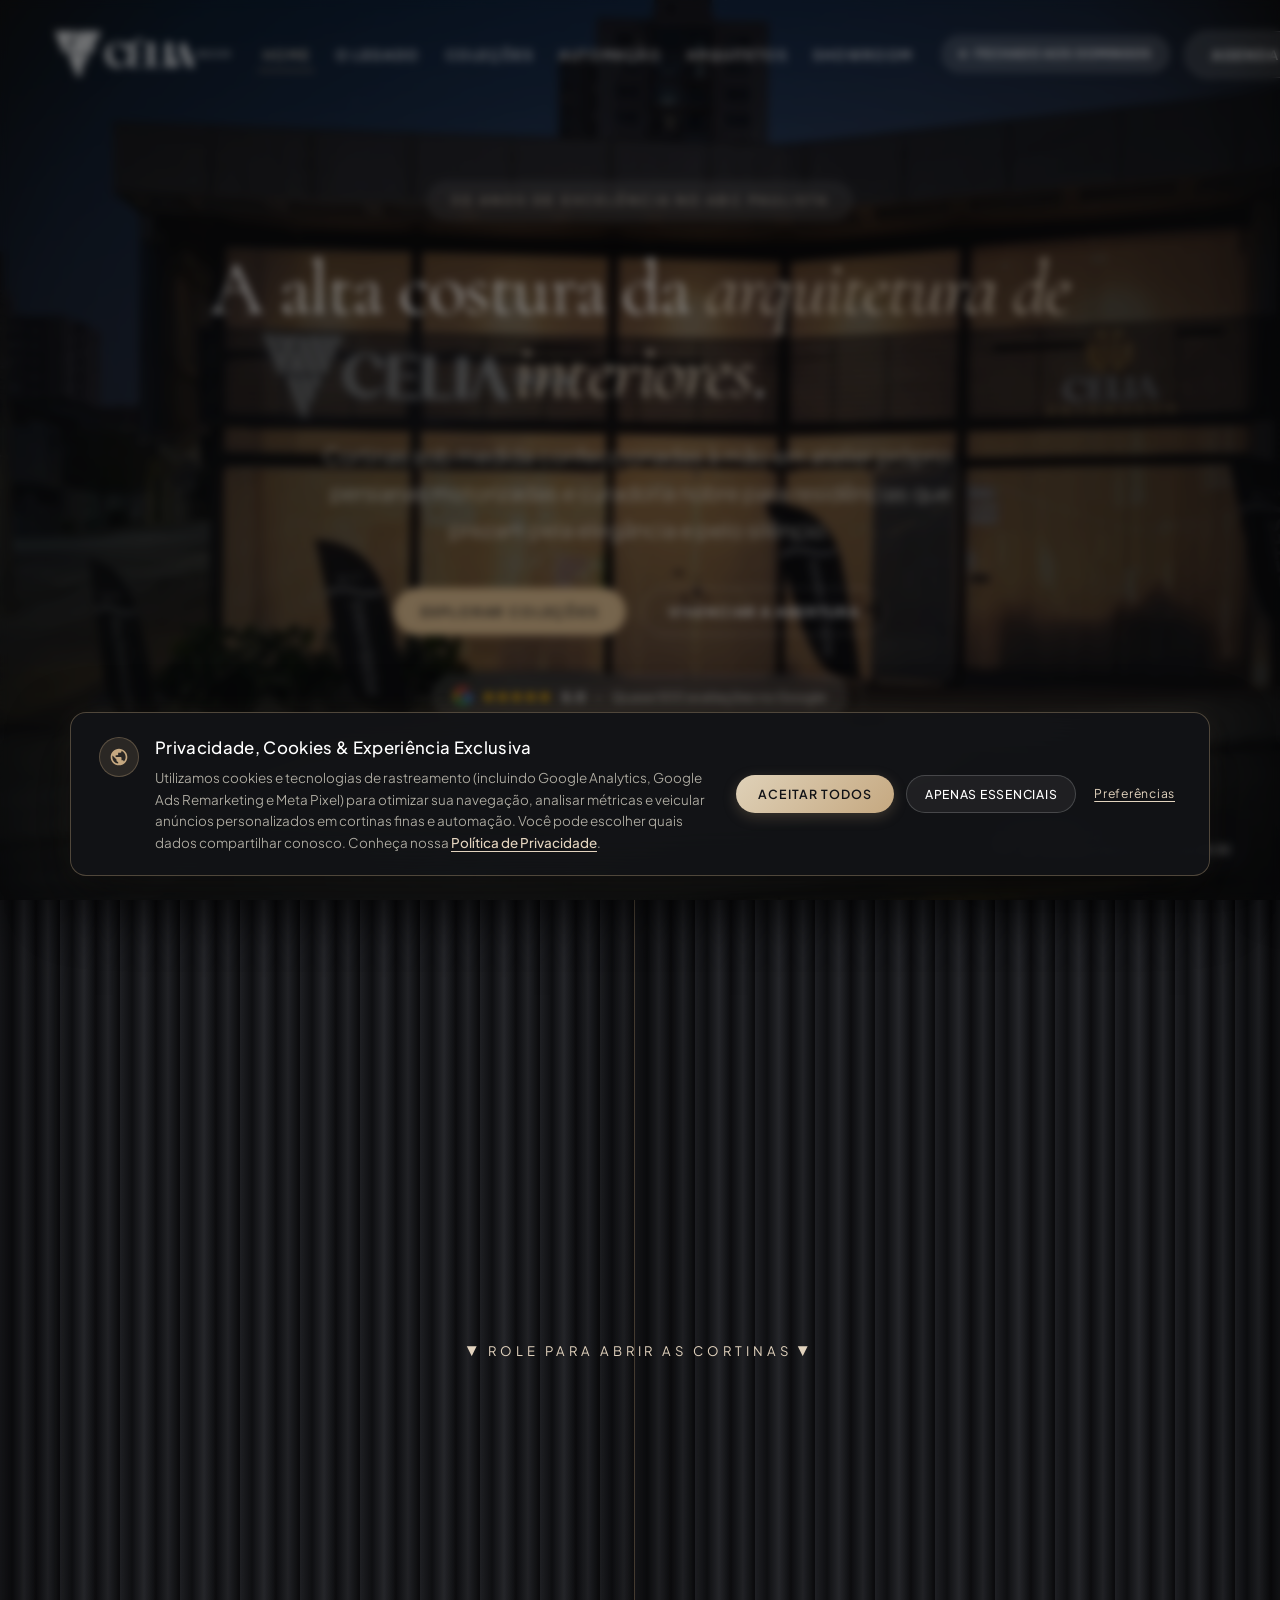
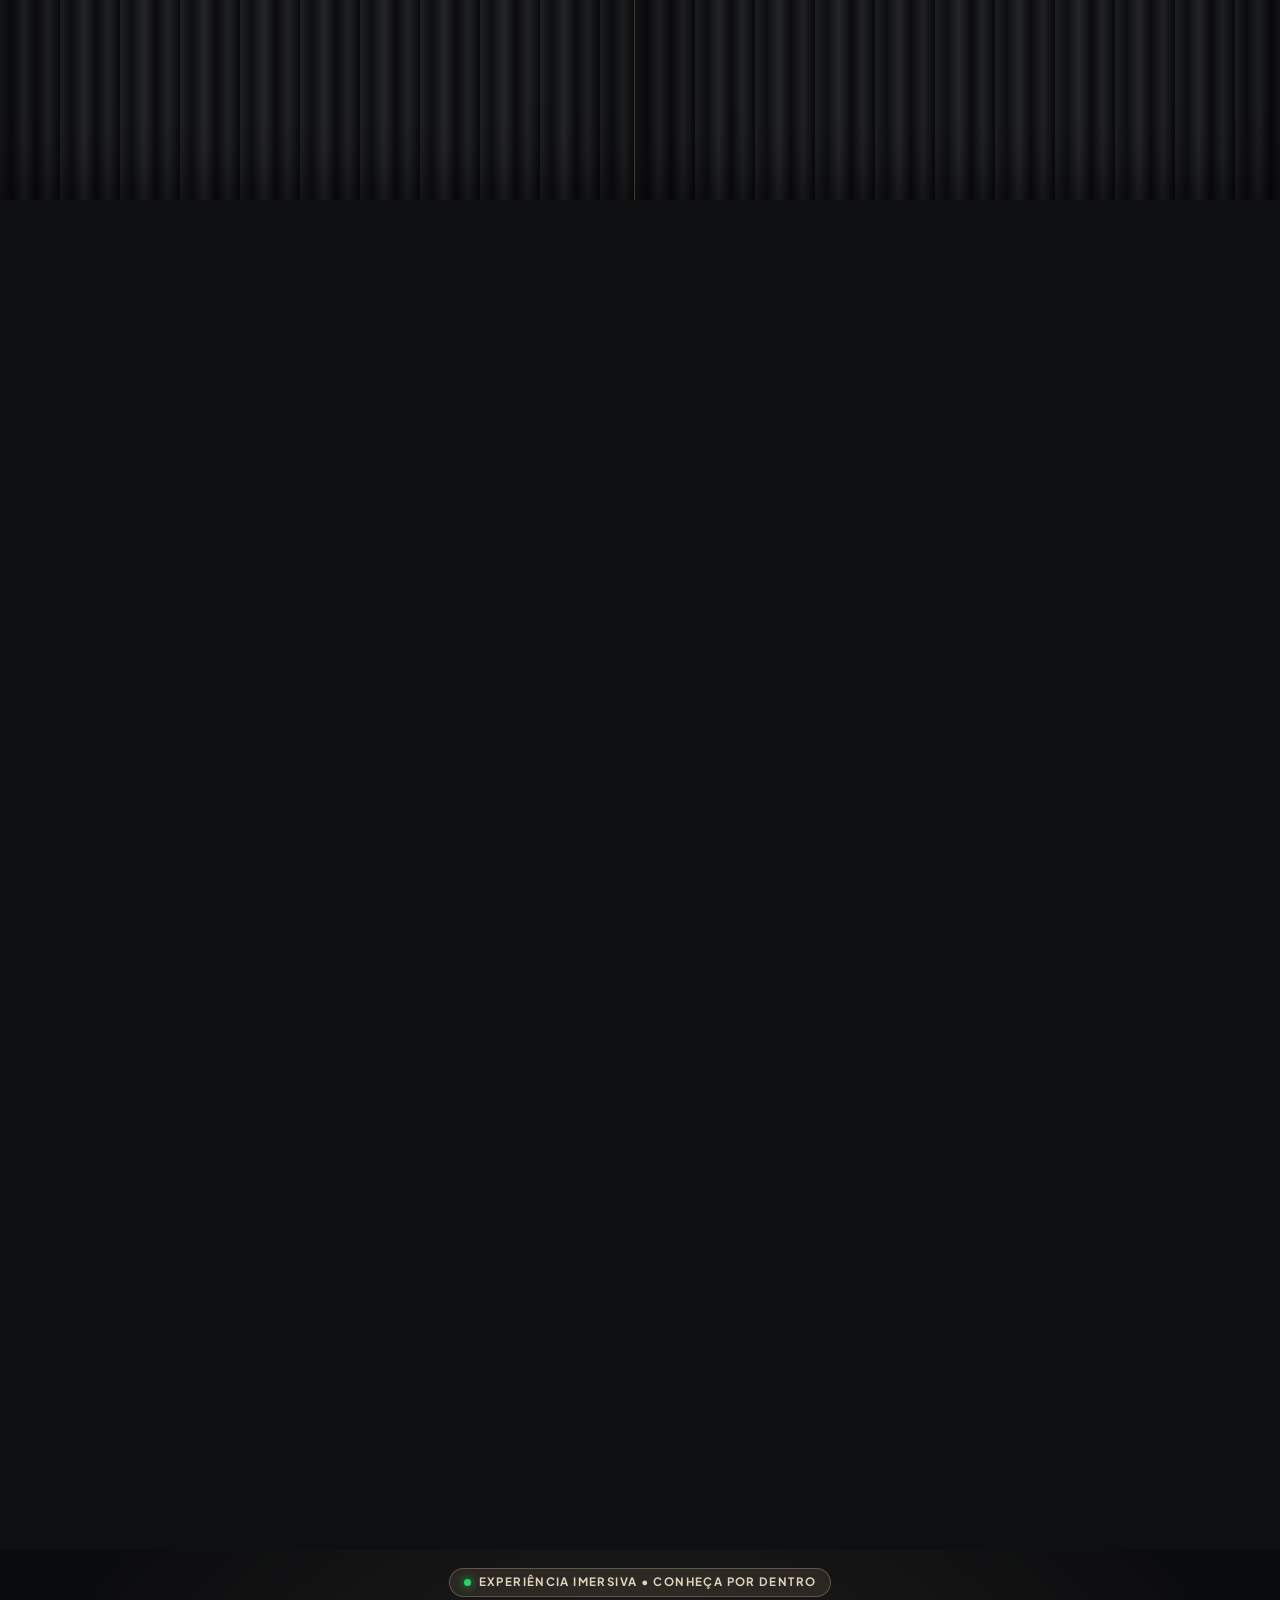
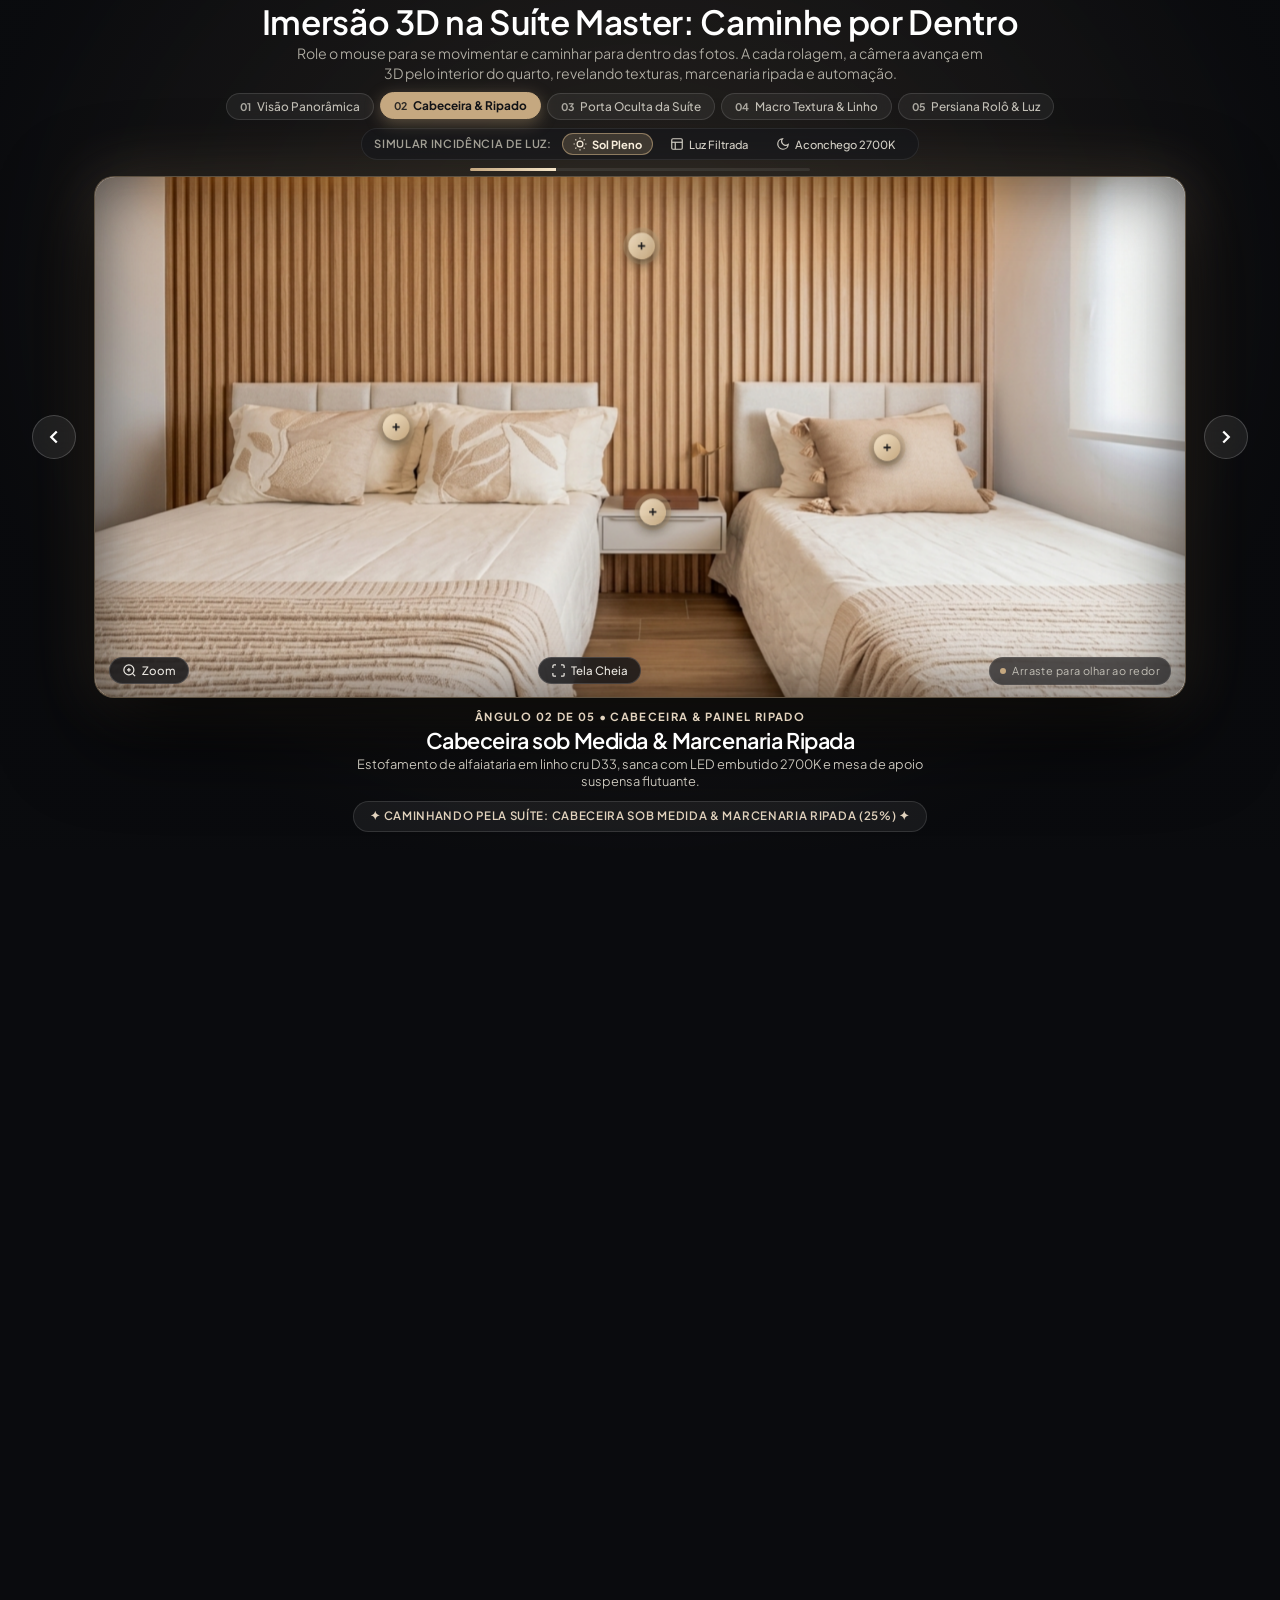
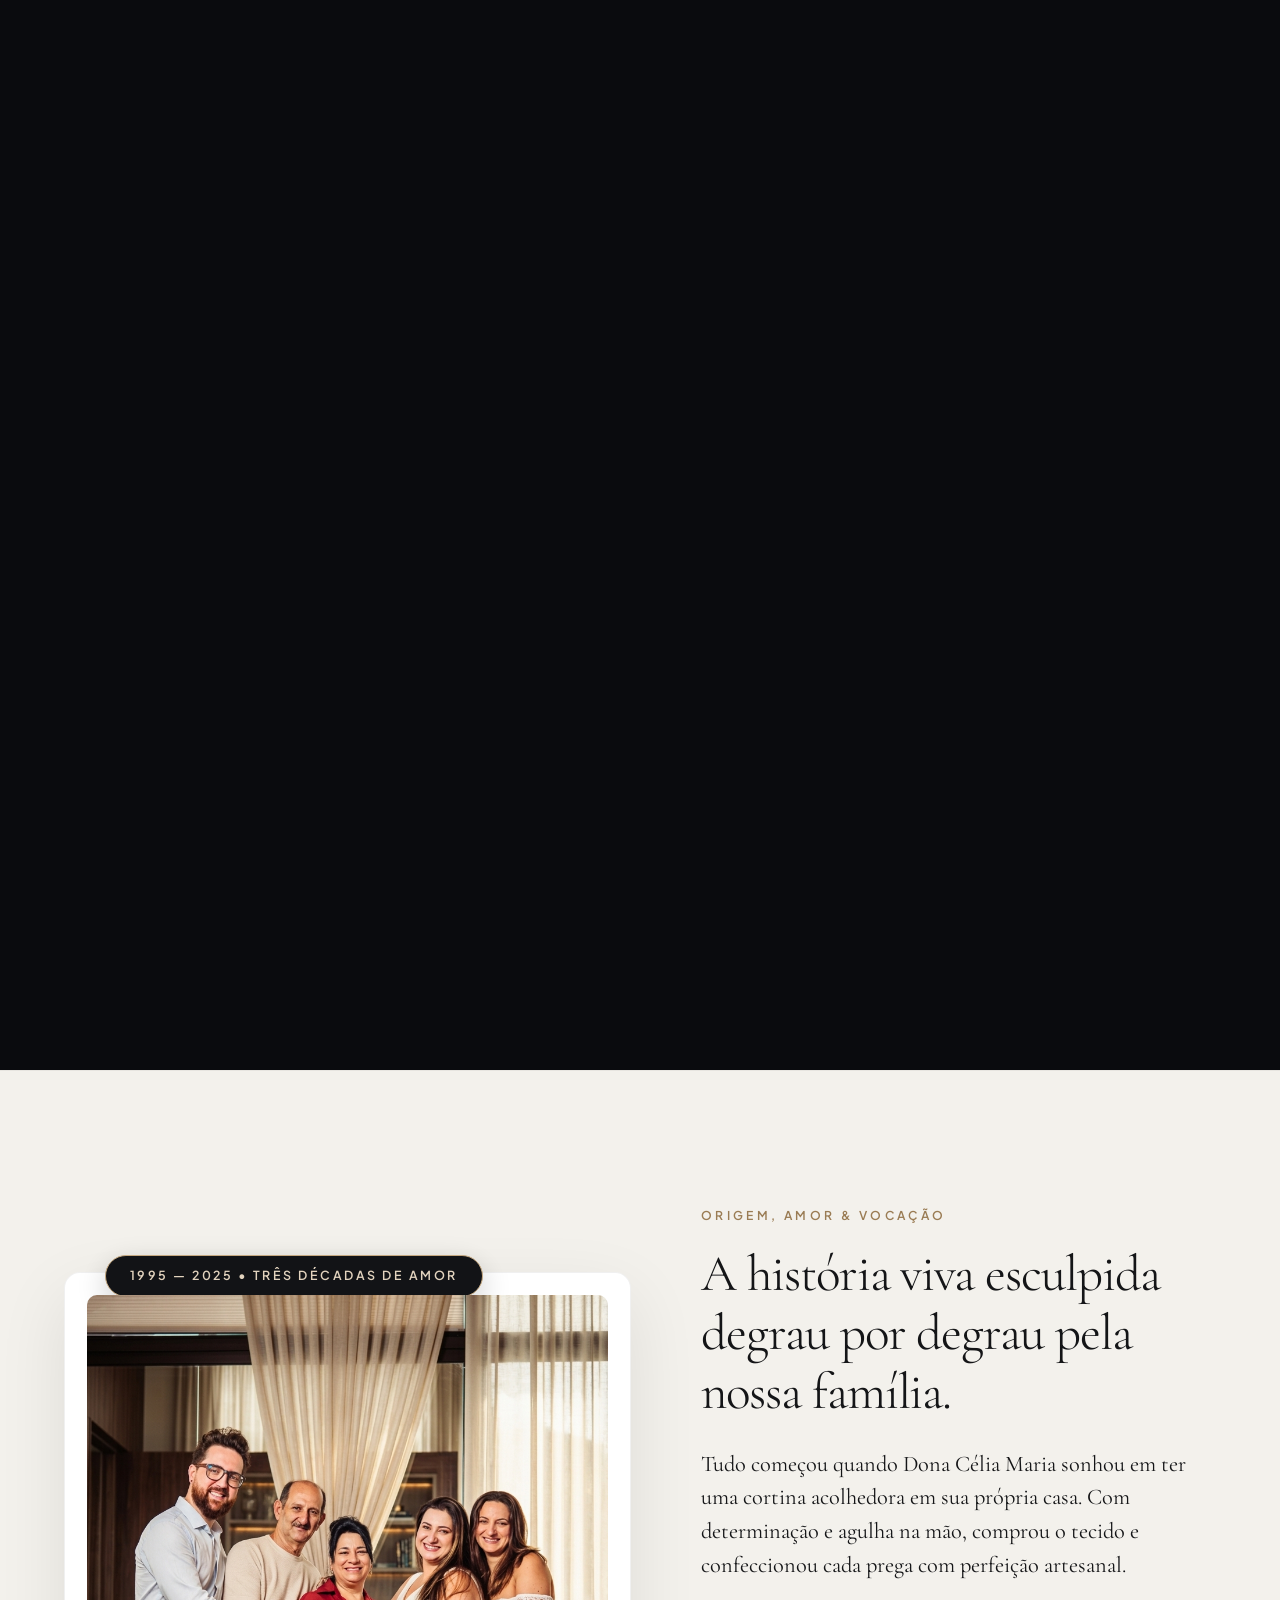
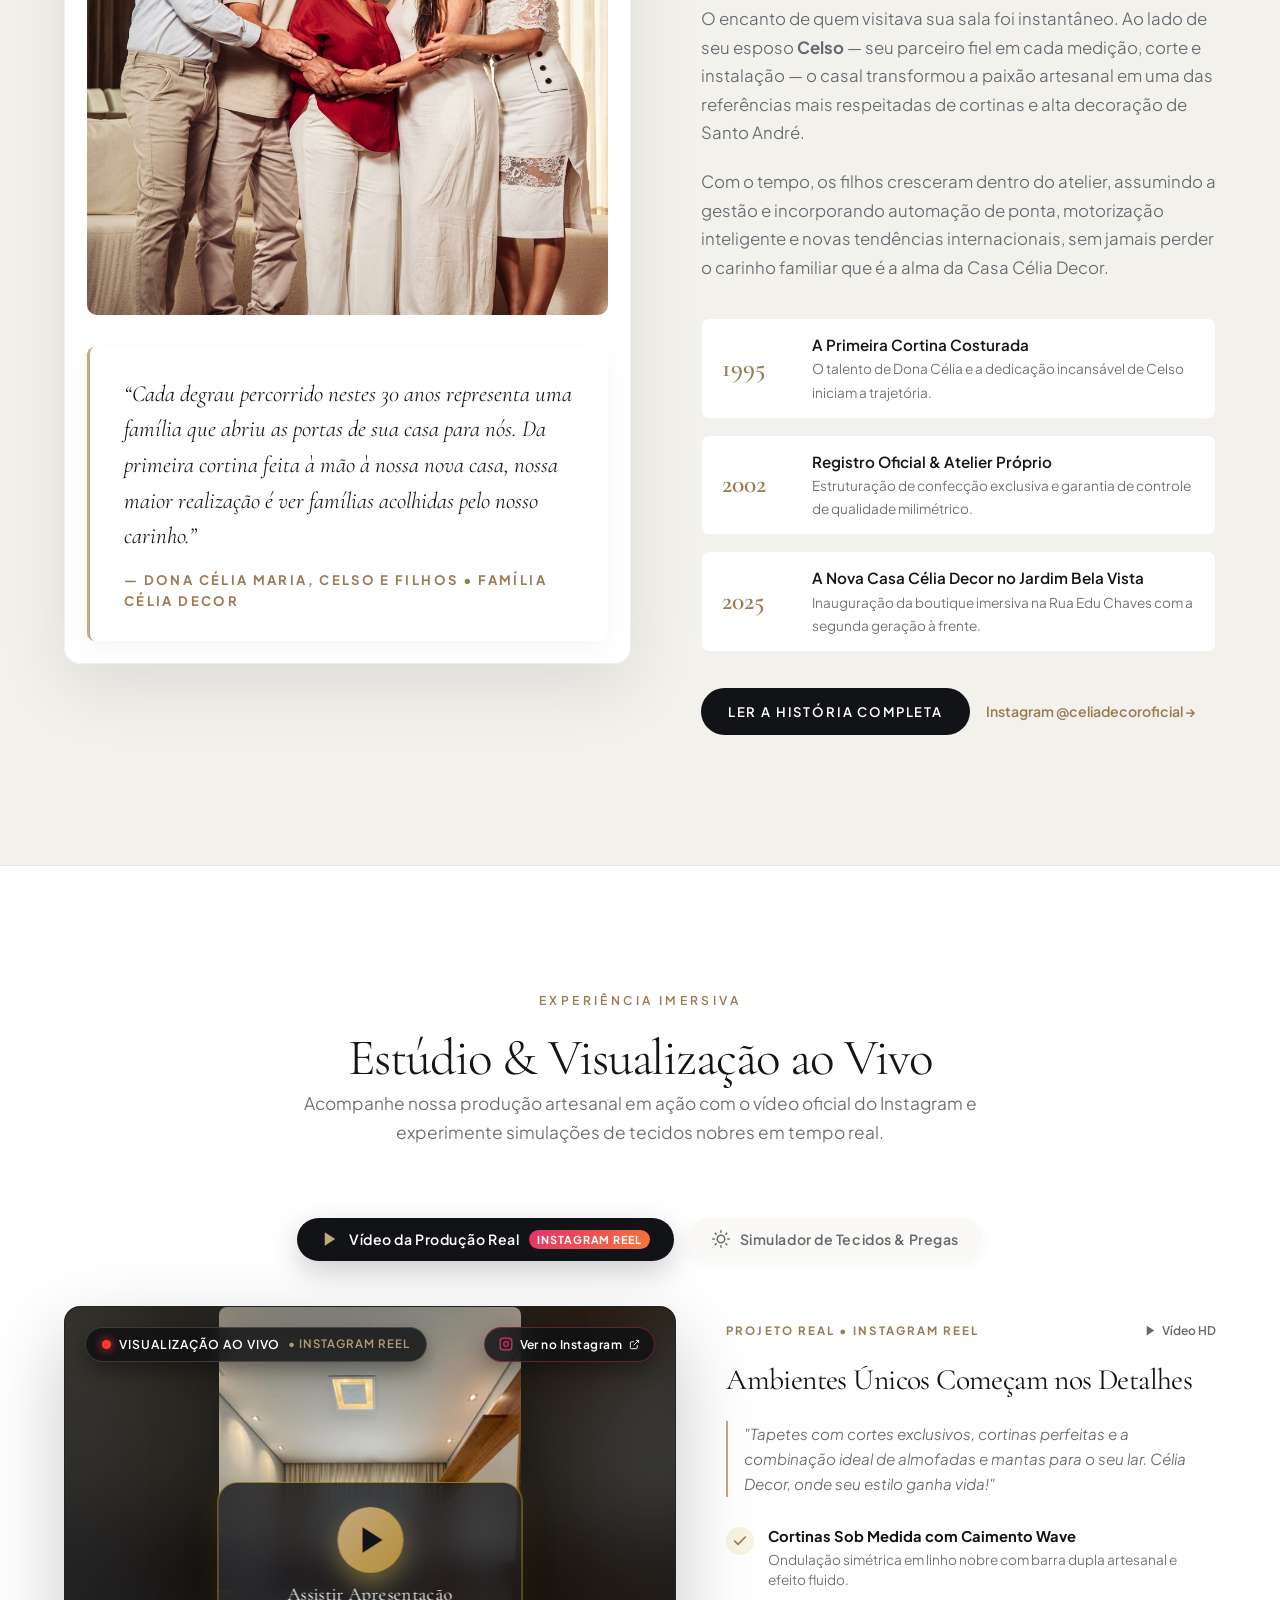
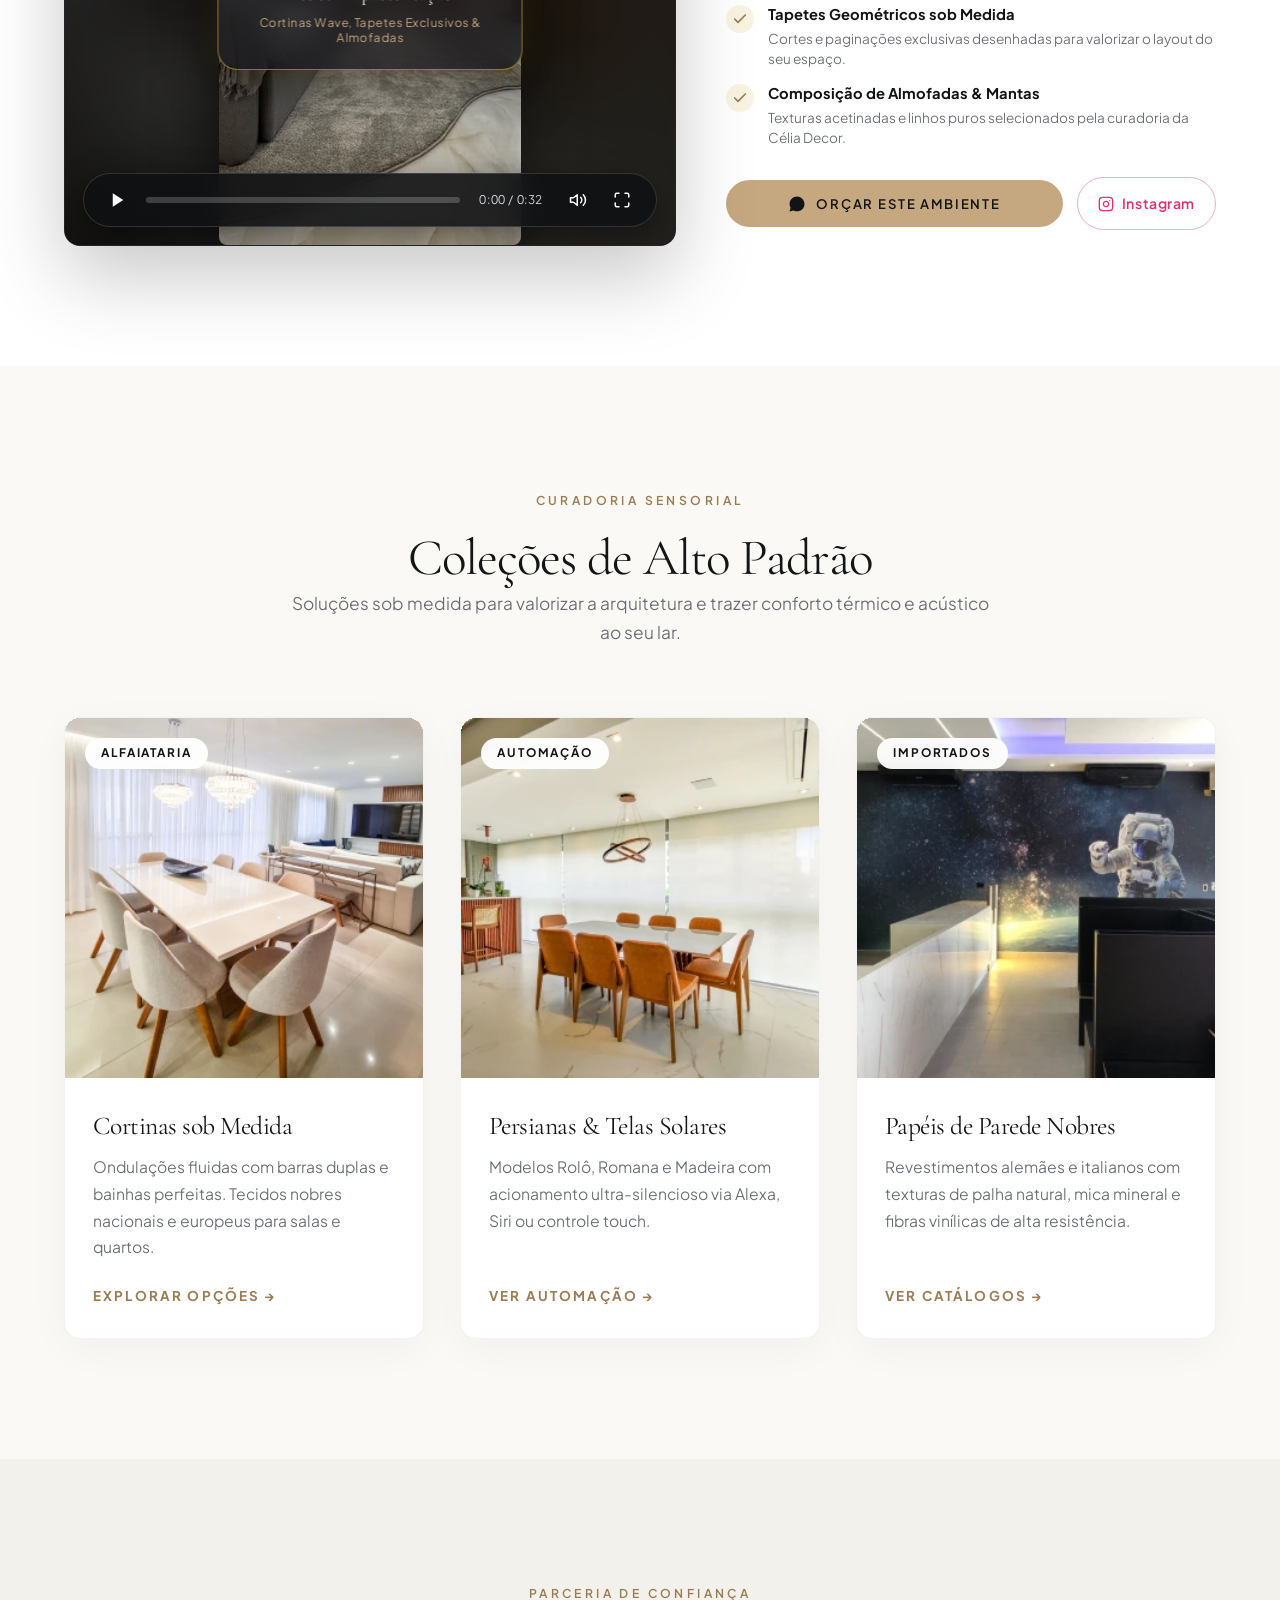
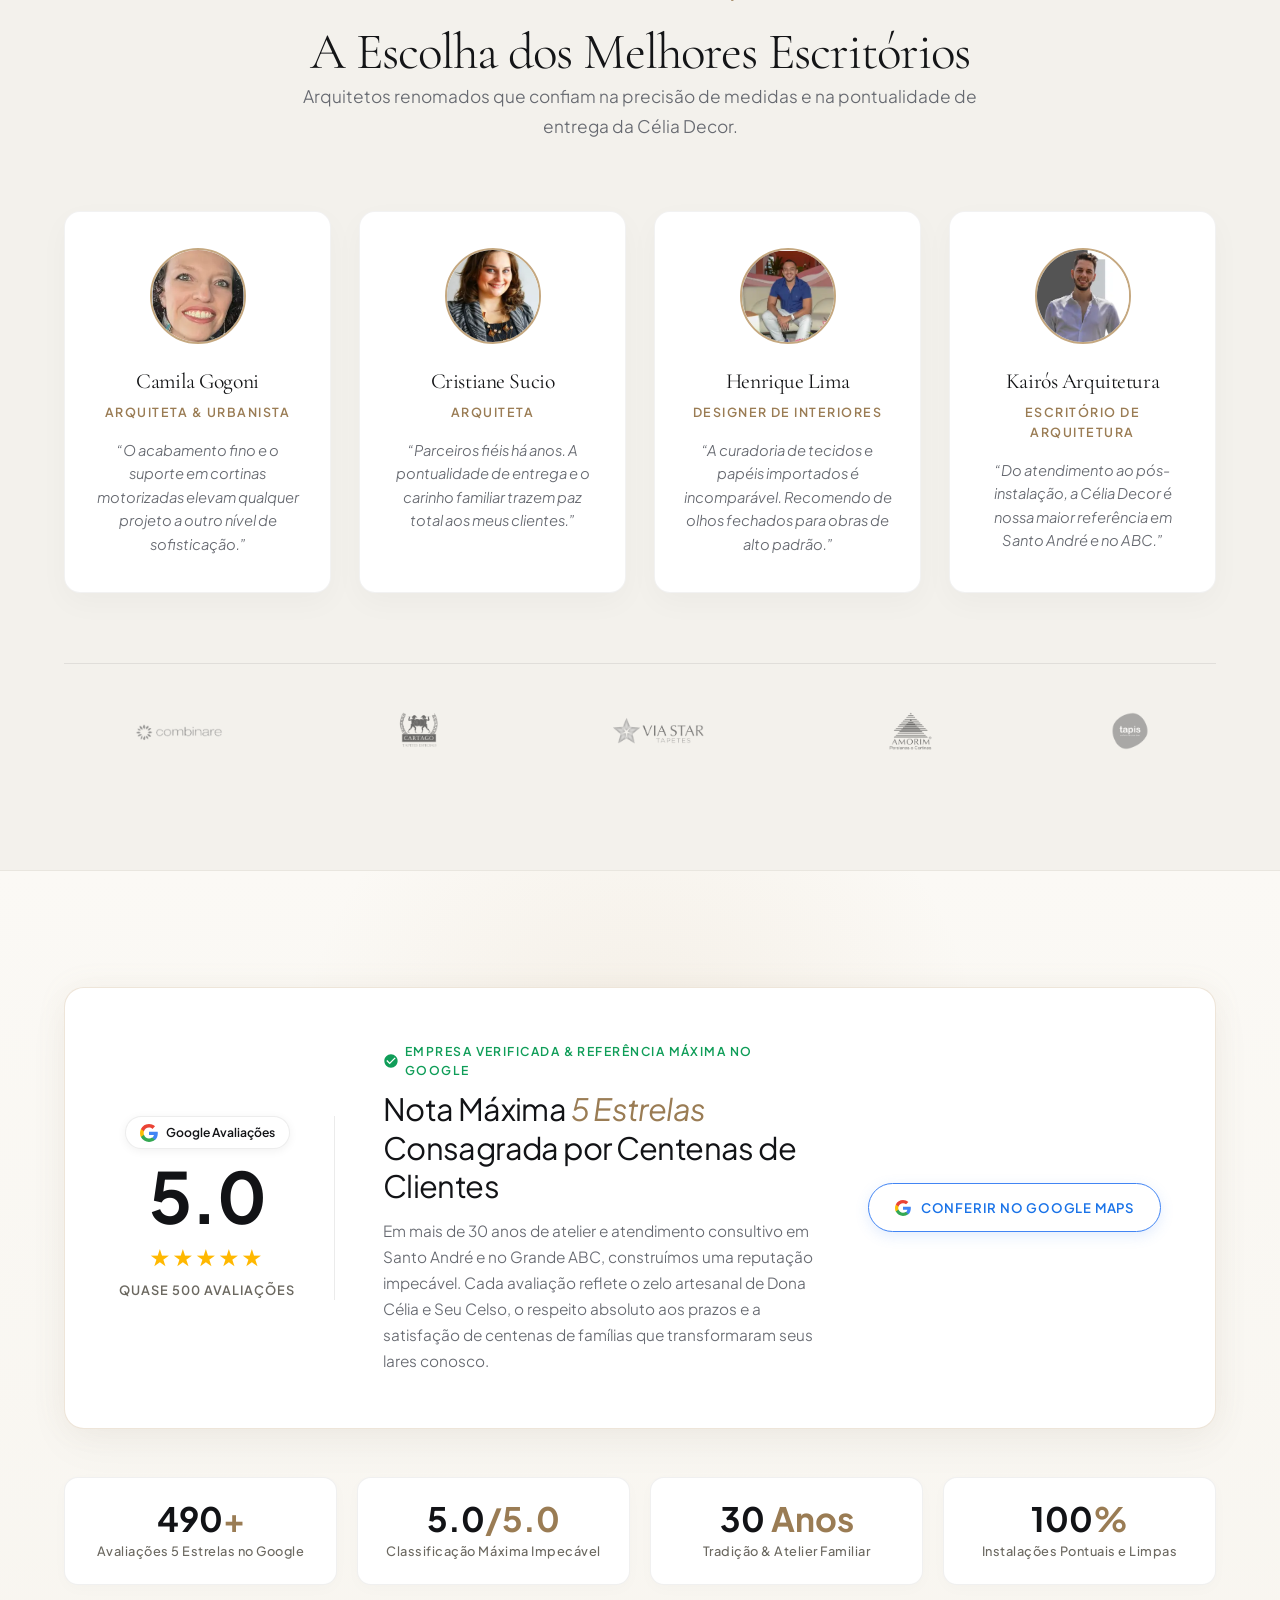
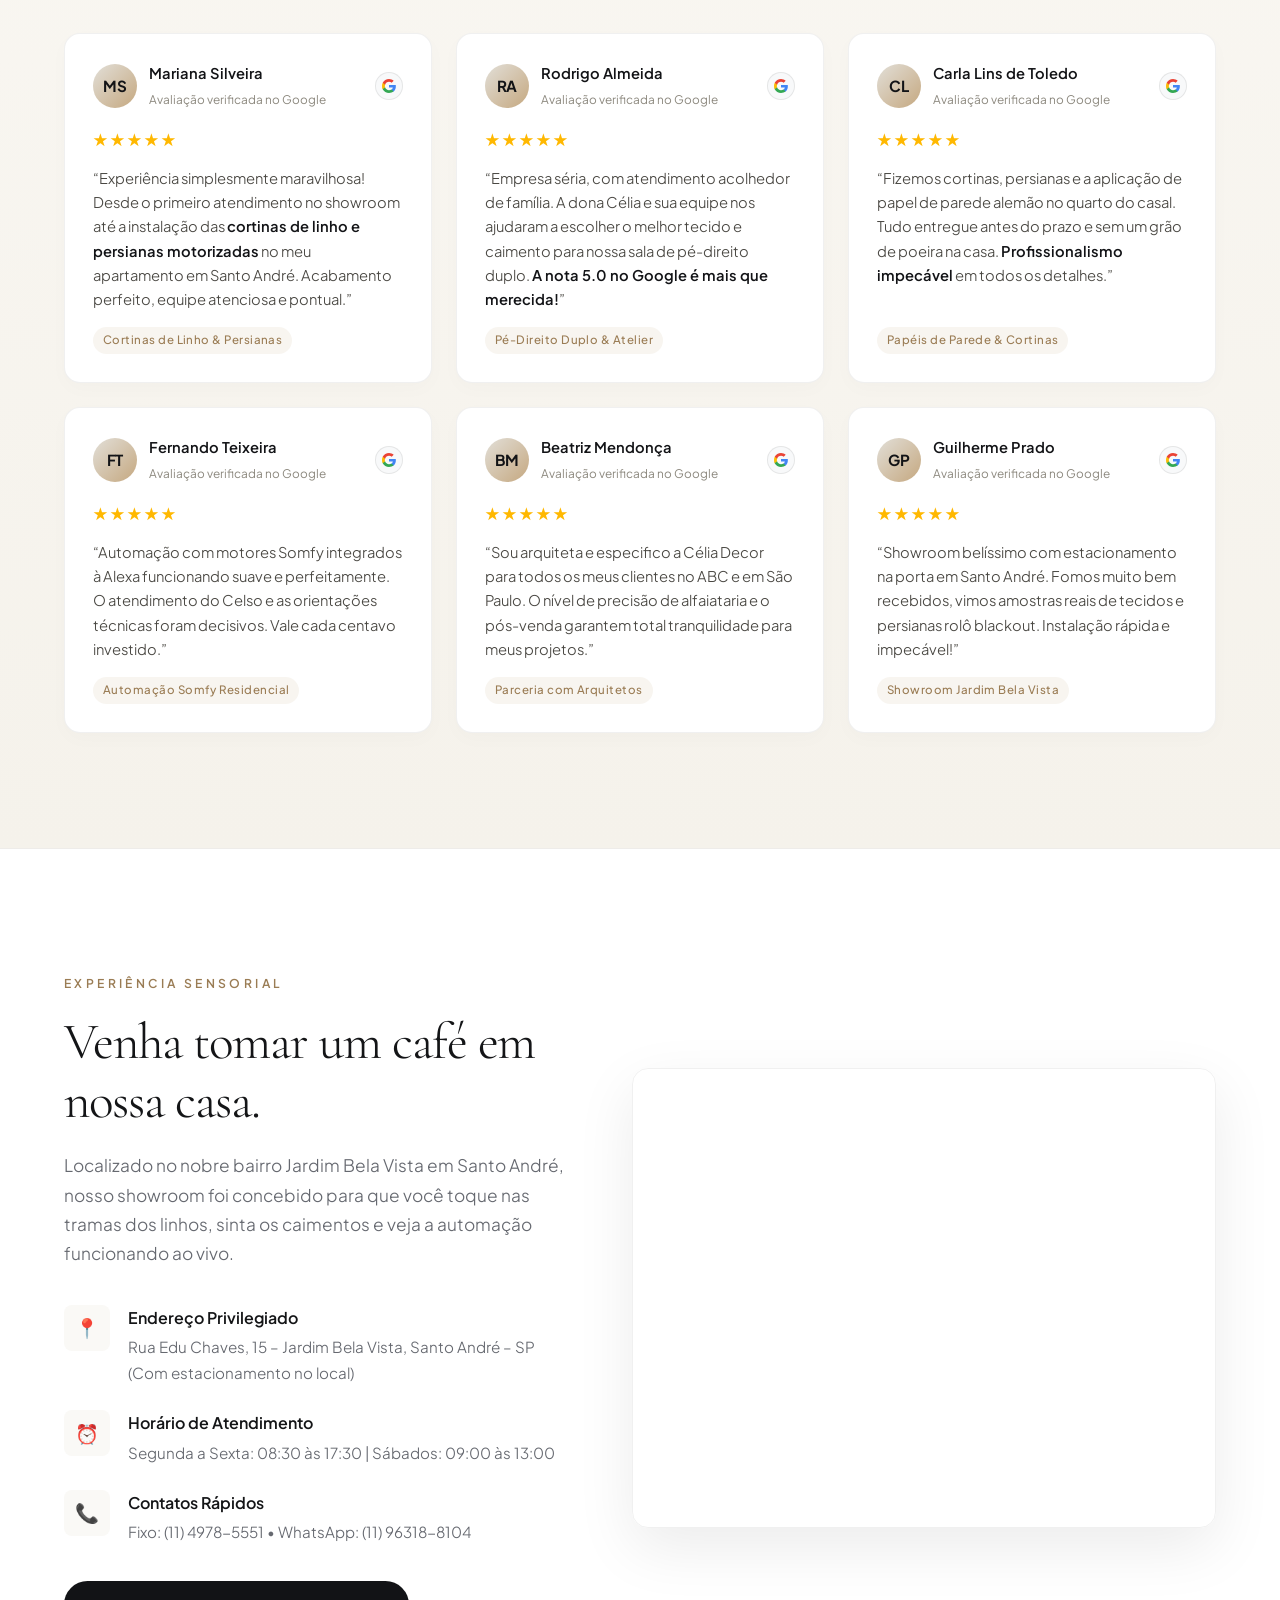
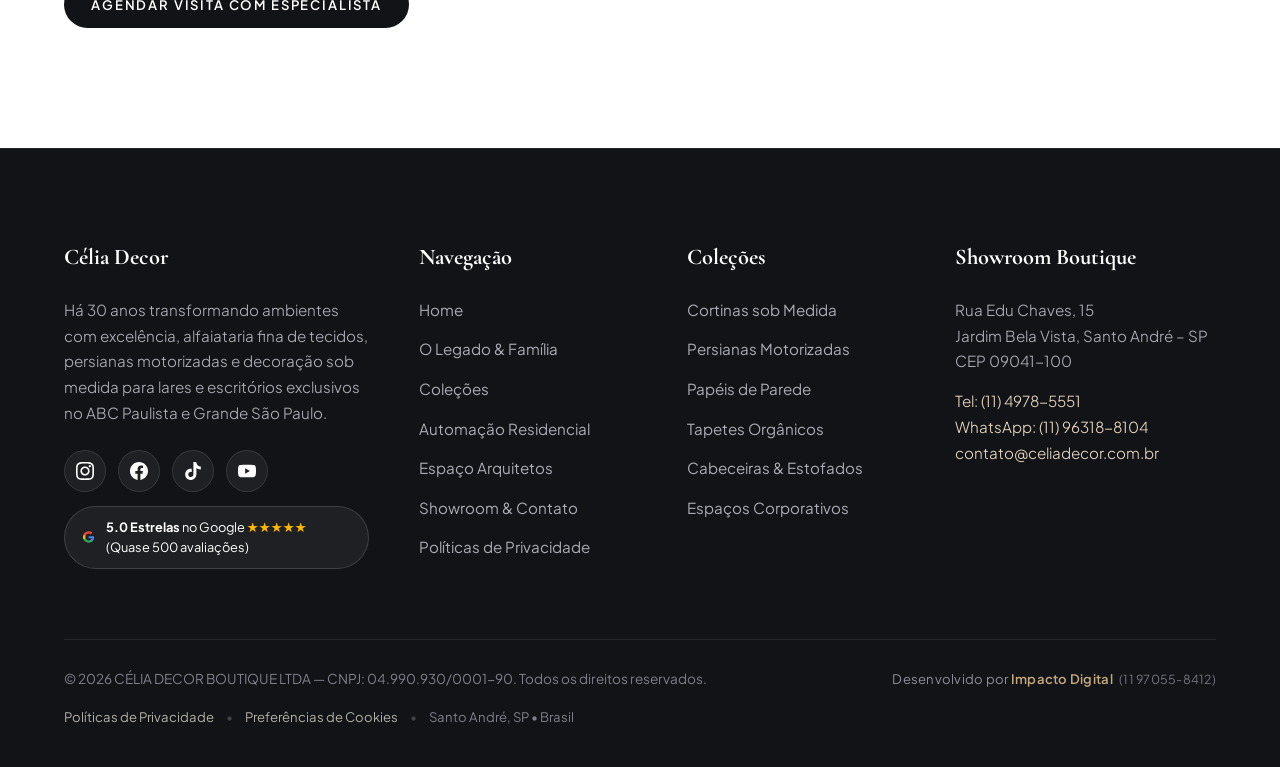
==== commit b79eafac: "fix(critical): restaurar fechamento de chave css e adicionar protecao global de escala para svgs" ====
--- a/index.html
+++ b/index.html
@@ -99,16 +99,16 @@
       <!-- Redes Sociais no Menu Mobile -->
       <div class="mobile-socials-row">
         <a href="https://www.instagram.com/celiadecoroficial/" target="_blank" rel="noopener noreferrer" class="social-circle-btn" aria-label="Instagram">
-          <svg viewBox="0 0 24 24"><path d="M12 2.163c3.204 0 3.584.012 4.85.07 3.252.148 4.771 1.691 4.919 4.919.058 1.265.069 1.645.069 4.849 0 3.205-.012 3.584-.069 4.849-.149 3.225-1.664 4.771-4.919 4.919-1.266.058-1.644.07-4.85.07-3.204 0-3.584-.012-4.849-.07-3.26-.149-4.771-1.699-4.919-4.92-.058-1.265-.07-1.644-.07-4.849 0-3.204.013-3.583.07-4.849.149-3.227 1.664-4.771 4.919-4.919 1.266-.057 1.645-.069 4.849-.069zm0-2.163c-3.259 0-3.667.014-4.947.072-4.358.2-6.78 2.618-6.98 6.98-.059 1.281-.073 1.689-.073 4.948 0 3.259.014 3.668.072 4.948.2 4.358 2.618 6.78 6.98 6.98 1.281.058 1.689.072 4.948.072 3.259 0 3.668-.014 4.948-.072 4.354-.2 6.782-2.618 6.979-6.98.059-1.28.073-1.689.073-4.948 0-3.259-.014-3.667-.072-4.947-.196-4.354-2.617-6.78-6.979-6.98-1.281-.059-1.69-.073-4.949-.073zm0 5.838c-3.403 0-6.162 2.759-6.162 6.162s2.759 6.163 6.162 6.163 6.162-2.759 6.162-6.163c0-3.403-2.759-6.162-6.162-6.162zm0 10.162c-2.209 0-4-1.79-4-4 0-2.209 1.791-4 4-4s4 1.791 4 4c0 2.21-1.791 4-4 4zm6.406-11.845c-.796 0-1.441.645-1.441 1.44s.645 1.44 1.441 1.44c.795 0 1.439-.645 1.439-1.44s-.644-1.44-1.439-1.44z"/></svg>
+          <svg viewBox="0 0 24 24" width="18" height="18"><path d="M12 2.163c3.204 0 3.584.012 4.85.07 3.252.148 4.771 1.691 4.919 4.919.058 1.265.069 1.645.069 4.849 0 3.205-.012 3.584-.069 4.849-.149 3.225-1.664 4.771-4.919 4.919-1.266.058-1.644.07-4.85.07-3.204 0-3.584-.012-4.849-.07-3.26-.149-4.771-1.699-4.919-4.92-.058-1.265-.07-1.644-.07-4.849 0-3.204.013-3.583.07-4.849.149-3.227 1.664-4.771 4.919-4.919 1.266-.057 1.645-.069 4.849-.069zm0-2.163c-3.259 0-3.667.014-4.947.072-4.358.2-6.78 2.618-6.98 6.98-.059 1.281-.073 1.689-.073 4.948 0 3.259.014 3.668.072 4.948.2 4.358 2.618 6.78 6.98 6.98 1.281.058 1.689.072 4.948.072 3.259 0 3.668-.014 4.948-.072 4.354-.2 6.782-2.618 6.979-6.98.059-1.28.073-1.689.073-4.948 0-3.259-.014-3.667-.072-4.947-.196-4.354-2.617-6.78-6.979-6.98-1.281-.059-1.69-.073-4.949-.073zm0 5.838c-3.403 0-6.162 2.759-6.162 6.162s2.759 6.163 6.162 6.163 6.162-2.759 6.162-6.163c0-3.403-2.759-6.162-6.162-6.162zm0 10.162c-2.209 0-4-1.79-4-4 0-2.209 1.791-4 4-4s4 1.791 4 4c0 2.21-1.791 4-4 4zm6.406-11.845c-.796 0-1.441.645-1.441 1.44s.645 1.44 1.441 1.44c.795 0 1.439-.645 1.439-1.44s-.644-1.44-1.439-1.44z"/></svg>
         </a>
         <a href="https://www.facebook.com/CeliaDecorSP" target="_blank" rel="noopener noreferrer" class="social-circle-btn" aria-label="Facebook">
-          <svg viewBox="0 0 24 24"><path d="M24 12.073c0-6.627-5.373-12-12-12s-12 5.373-12 12c0 5.99 4.388 10.954 10.125 11.854v-8.385H7.078v-3.47h3.047V9.43c0-3.007 1.792-4.669 4.533-4.669 1.312 0 2.686.235 2.686.235v2.953H15.83c-1.491 0-1.956.925-1.956 1.874v2.25h3.328l-.532 3.47h-2.796v8.385C19.612 23.027 24 18.062 24 12.073z"/></svg>
+          <svg viewBox="0 0 24 24" width="18" height="18"><path d="M24 12.073c0-6.627-5.373-12-12-12s-12 5.373-12 12c0 5.99 4.388 10.954 10.125 11.854v-8.385H7.078v-3.47h3.047V9.43c0-3.007 1.792-4.669 4.533-4.669 1.312 0 2.686.235 2.686.235v2.953H15.83c-1.491 0-1.956.925-1.956 1.874v2.25h3.328l-.532 3.47h-2.796v8.385C19.612 23.027 24 18.062 24 12.073z"/></svg>
         </a>
         <a href="https://www.tiktok.com/@celiadecorsp" target="_blank" rel="noopener noreferrer" class="social-circle-btn" aria-label="TikTok">
-          <svg viewBox="0 0 24 24"><path d="M12.525.02c1.31-.02 2.61-.01 3.91-.02.08 1.53.63 3.09 1.75 4.17 1.12 1.11 2.7 1.62 4.24 1.79v4.03c-1.44-.05-2.89-.35-4.2-.97-.57-.26-1.1-.59-1.62-1.01-.01 2.92.01 5.84-.02 8.75-.08 1.4-.54 2.79-1.35 3.94-1.31 1.92-3.58 3.17-5.91 3.21-1.43.08-2.86-.31-4.08-1.03-2.02-1.19-3.44-3.37-3.65-5.71-.02-.5-.03-1-.01-1.49.18-1.9 1.12-3.72 2.58-4.96 1.66-1.44 3.98-2.13 6.15-1.72.02 1.48-.04 2.96-.04 4.44-.99-.32-2.15-.23-3.02.37-.63.41-1.11 1.04-1.36 1.75-.21.51-.24 1.07-.14 1.61.24 1.64 1.82 3.02 3.5 2.87 1.12-.01 2.19-.66 2.77-1.61.19-.33.4-.67.41-1.06.1-1.79.06-3.57.07-5.36.01-4.03-.01-8.05.02-12.07z"/></svg>
+          <svg viewBox="0 0 24 24" width="18" height="18"><path d="M12.525.02c1.31-.02 2.61-.01 3.91-.02.08 1.53.63 3.09 1.75 4.17 1.12 1.11 2.7 1.62 4.24 1.79v4.03c-1.44-.05-2.89-.35-4.2-.97-.57-.26-1.1-.59-1.62-1.01-.01 2.92.01 5.84-.02 8.75-.08 1.4-.54 2.79-1.35 3.94-1.31 1.92-3.58 3.17-5.91 3.21-1.43.08-2.86-.31-4.08-1.03-2.02-1.19-3.44-3.37-3.65-5.71-.02-.5-.03-1-.01-1.49.18-1.9 1.12-3.72 2.58-4.96 1.66-1.44 3.98-2.13 6.15-1.72.02 1.48-.04 2.96-.04 4.44-.99-.32-2.15-.23-3.02.37-.63.41-1.11 1.04-1.36 1.75-.21.51-.24 1.07-.14 1.61.24 1.64 1.82 3.02 3.5 2.87 1.12-.01 2.19-.66 2.77-1.61.19-.33.4-.67.41-1.06.1-1.79.06-3.57.07-5.36.01-4.03-.01-8.05.02-12.07z"/></svg>
         </a>
         <a href="https://www.youtube.com/channel/UCJTca4iiQOWq3MMVdK5Np2Q" target="_blank" rel="noopener noreferrer" class="social-circle-btn" aria-label="YouTube">
-          <svg viewBox="0 0 24 24"><path d="M23.498 6.186a3.016 3.016 0 0 0-2.122-2.136C19.505 3.545 12 3.545 12 3.545s-7.505 0-9.377.505A3.017 3.017 0 0 0 .502 6.186C0 8.07 0 12 0 12s0 3.93.502 5.814a3.016 3.016 0 0 0 2.122 2.136c1.871.505 9.376.505 9.376.505s7.505 0 9.377-.505a3.015 3.015 0 0 0 2.122-2.136C24 15.93 24 12 24 12s0-3.93-.502-5.814zM9.545 15.568V8.432L15.818 12l-6.273 3.568z"/></svg>
+          <svg viewBox="0 0 24 24" width="18" height="18"><path d="M23.498 6.186a3.016 3.016 0 0 0-2.122-2.136C19.505 3.545 12 3.545 12 3.545s-7.505 0-9.377.505A3.017 3.017 0 0 0 .502 6.186C0 8.07 0 12 0 12s0 3.93.502 5.814a3.016 3.016 0 0 0 2.122 2.136c1.871.505 9.376.505 9.376.505s7.505 0 9.377-.505a3.015 3.015 0 0 0 2.122-2.136C24 15.93 24 12 24 12s0-3.93-.502-5.814zM9.545 15.568V8.432L15.818 12l-6.273 3.568z"/></svg>
         </a>
       </div>
     </div>
--- a/css/style.css
+++ b/css/style.css
@@ -70,6 +70,19 @@
   display: block;
 }
 
+svg {
+  max-width: 100%;
+  vertical-align: middle;
+}
+
+svg:not([width]) {
+  width: 20px;
+}
+
+svg:not([height]) {
+  height: 20px;
+}
+
 a {
   color: inherit;
   text-decoration: none;
@@ -498,6 +511,8 @@
   max-width: 680px;
   margin: 0 auto 40px auto;
   font-weight: 300;
+}
+
 .hero-actions-group {
   display: flex;
   gap: 16px;
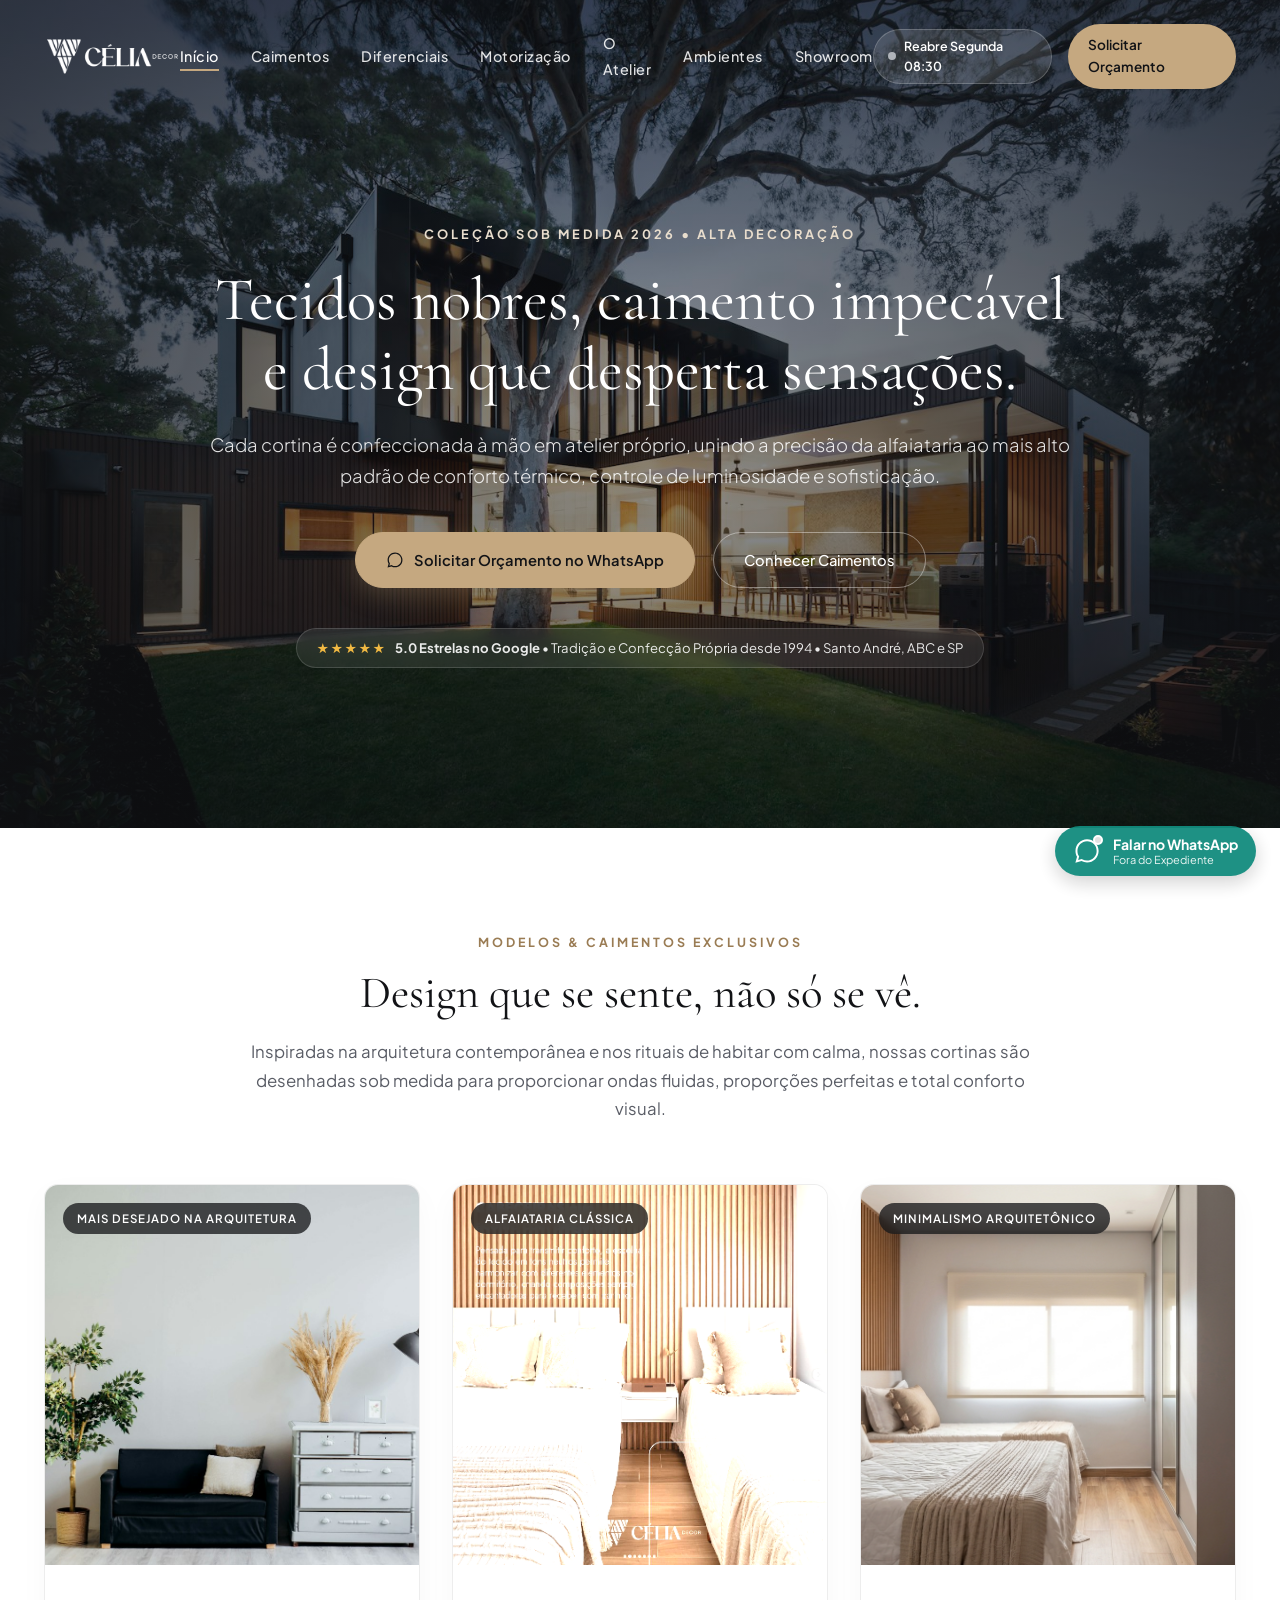
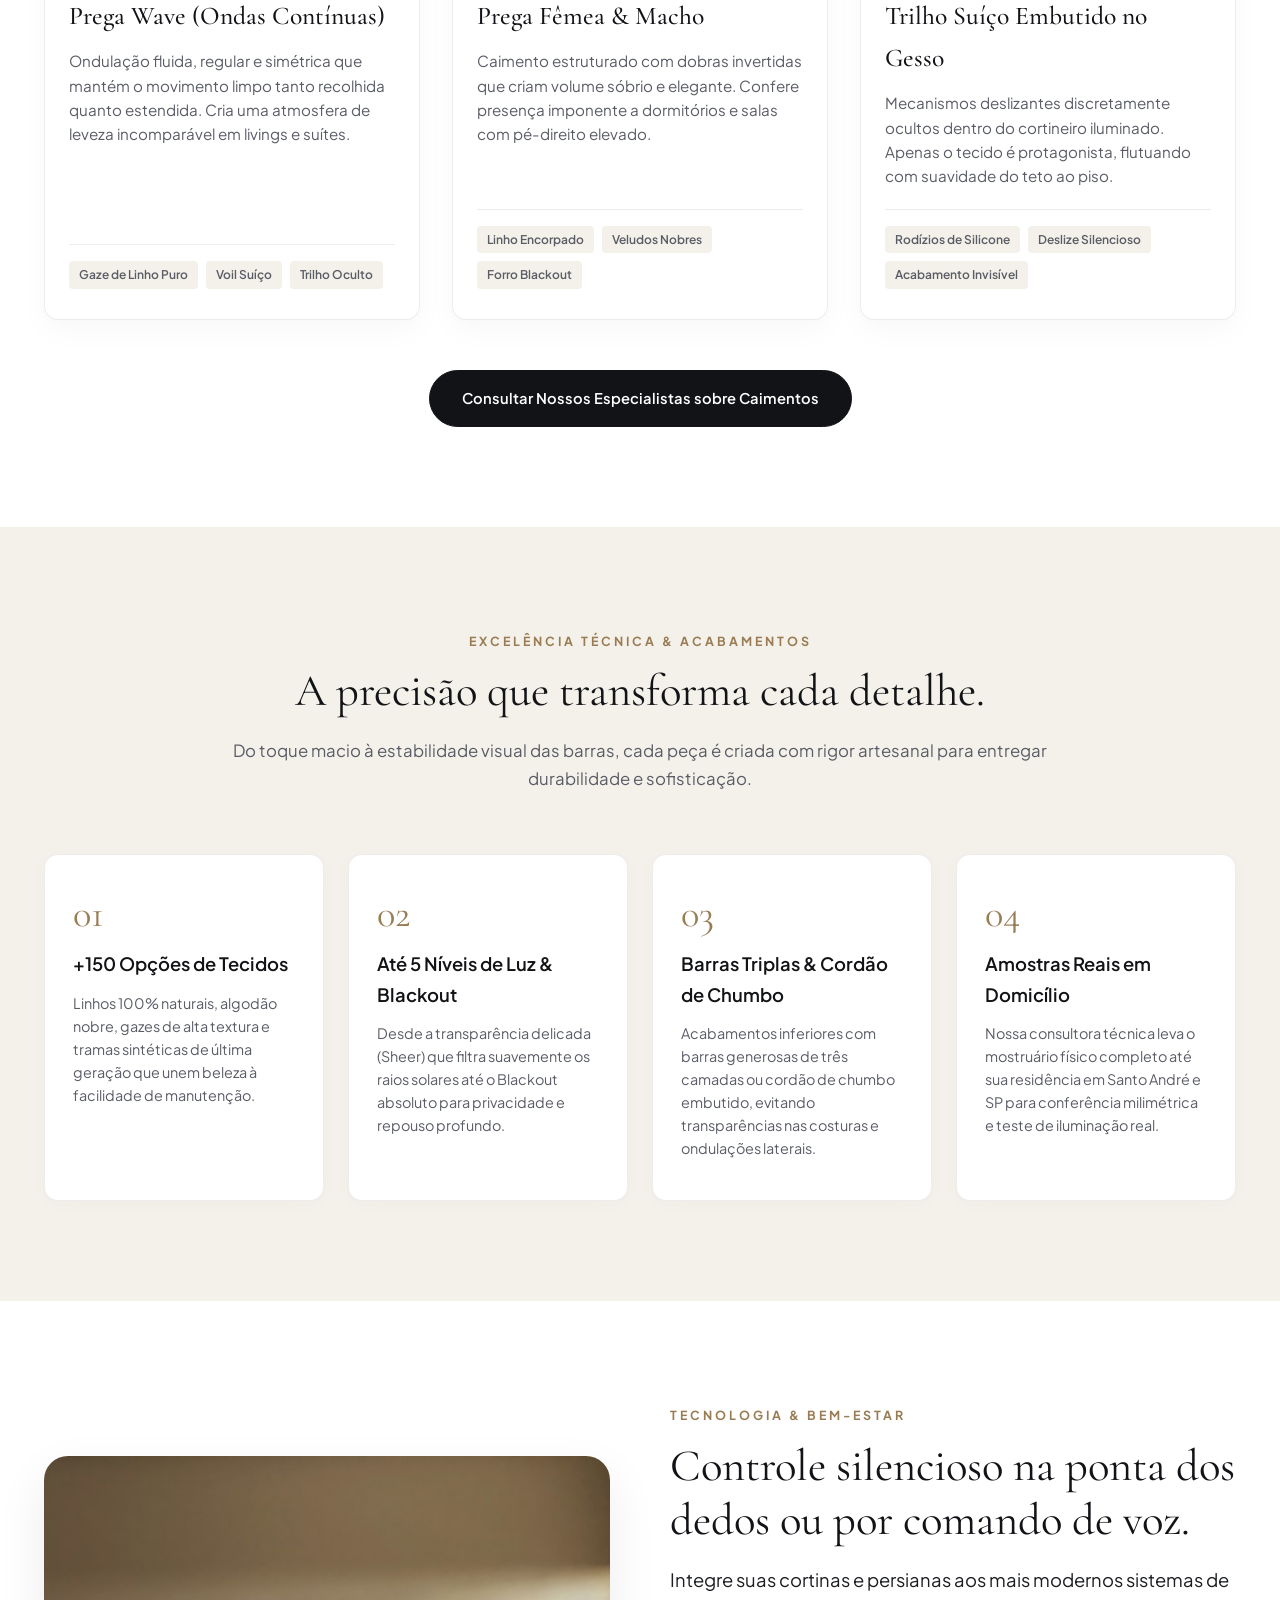
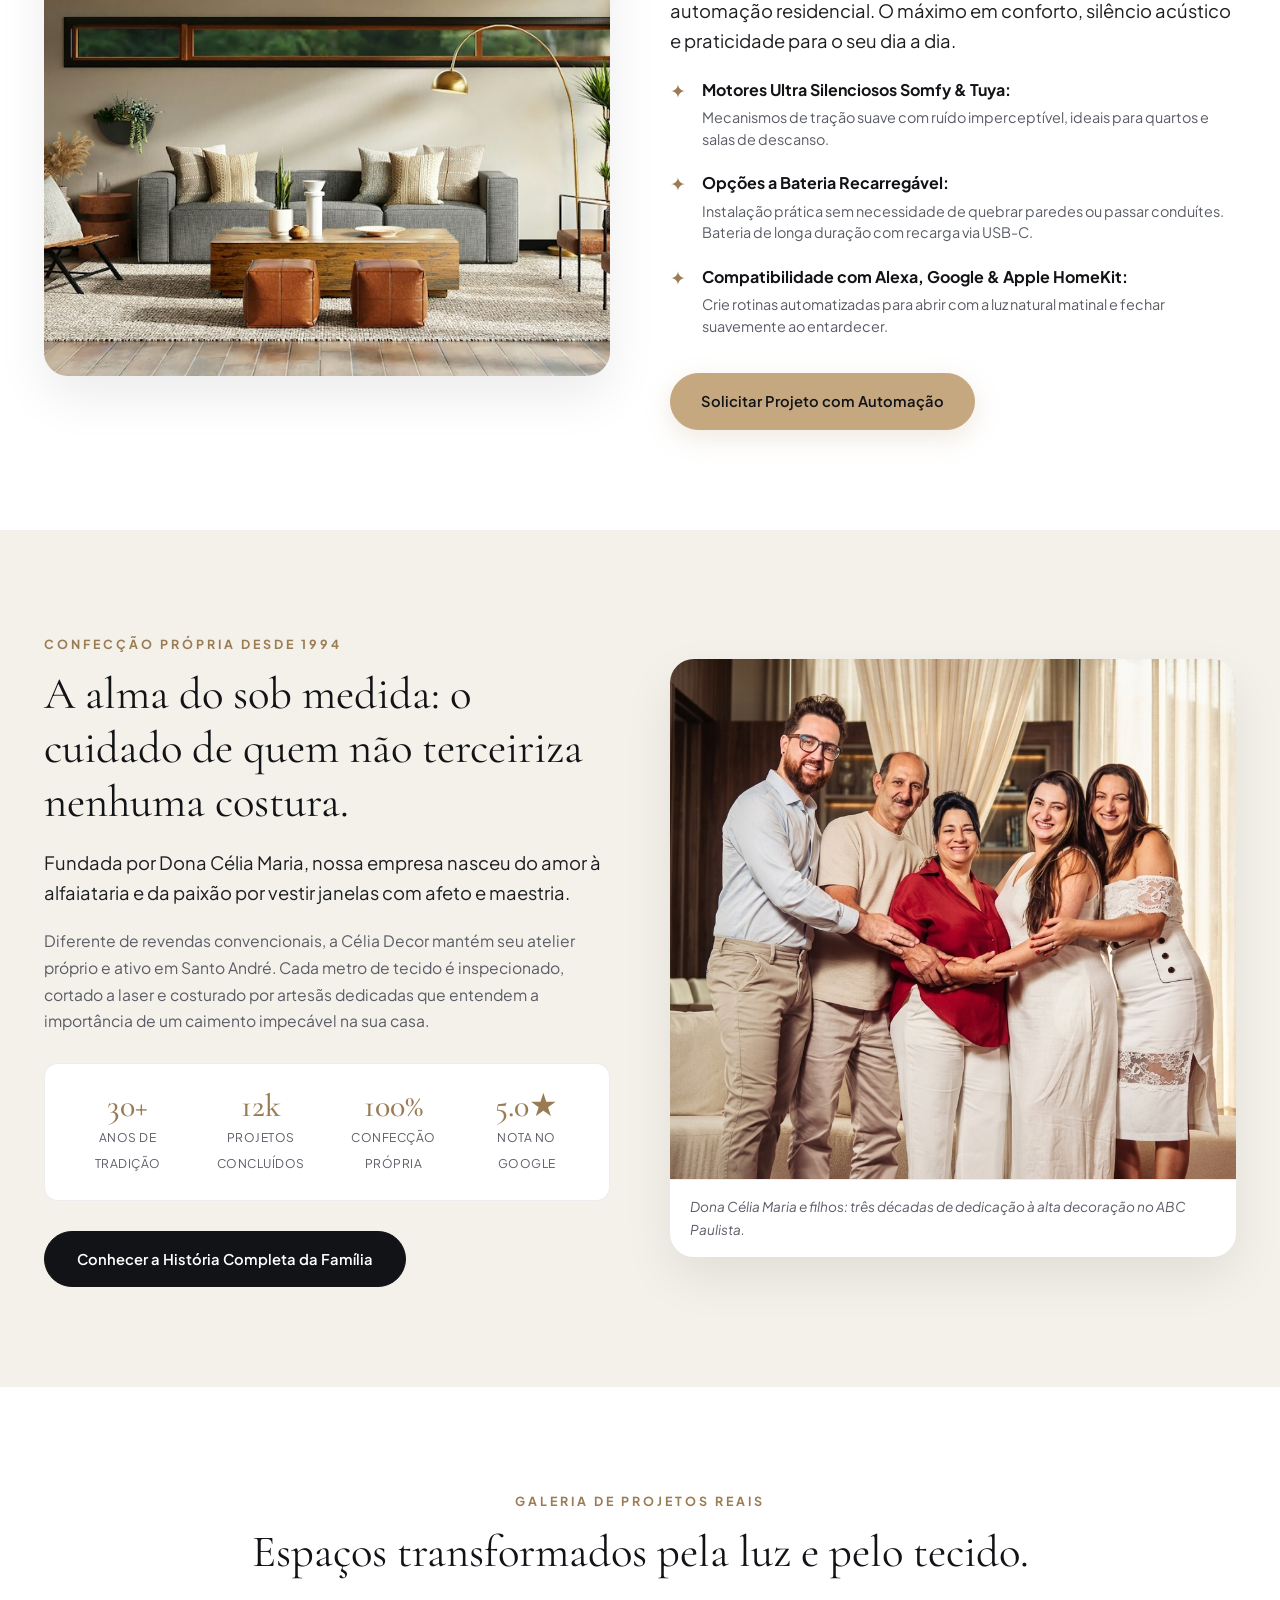
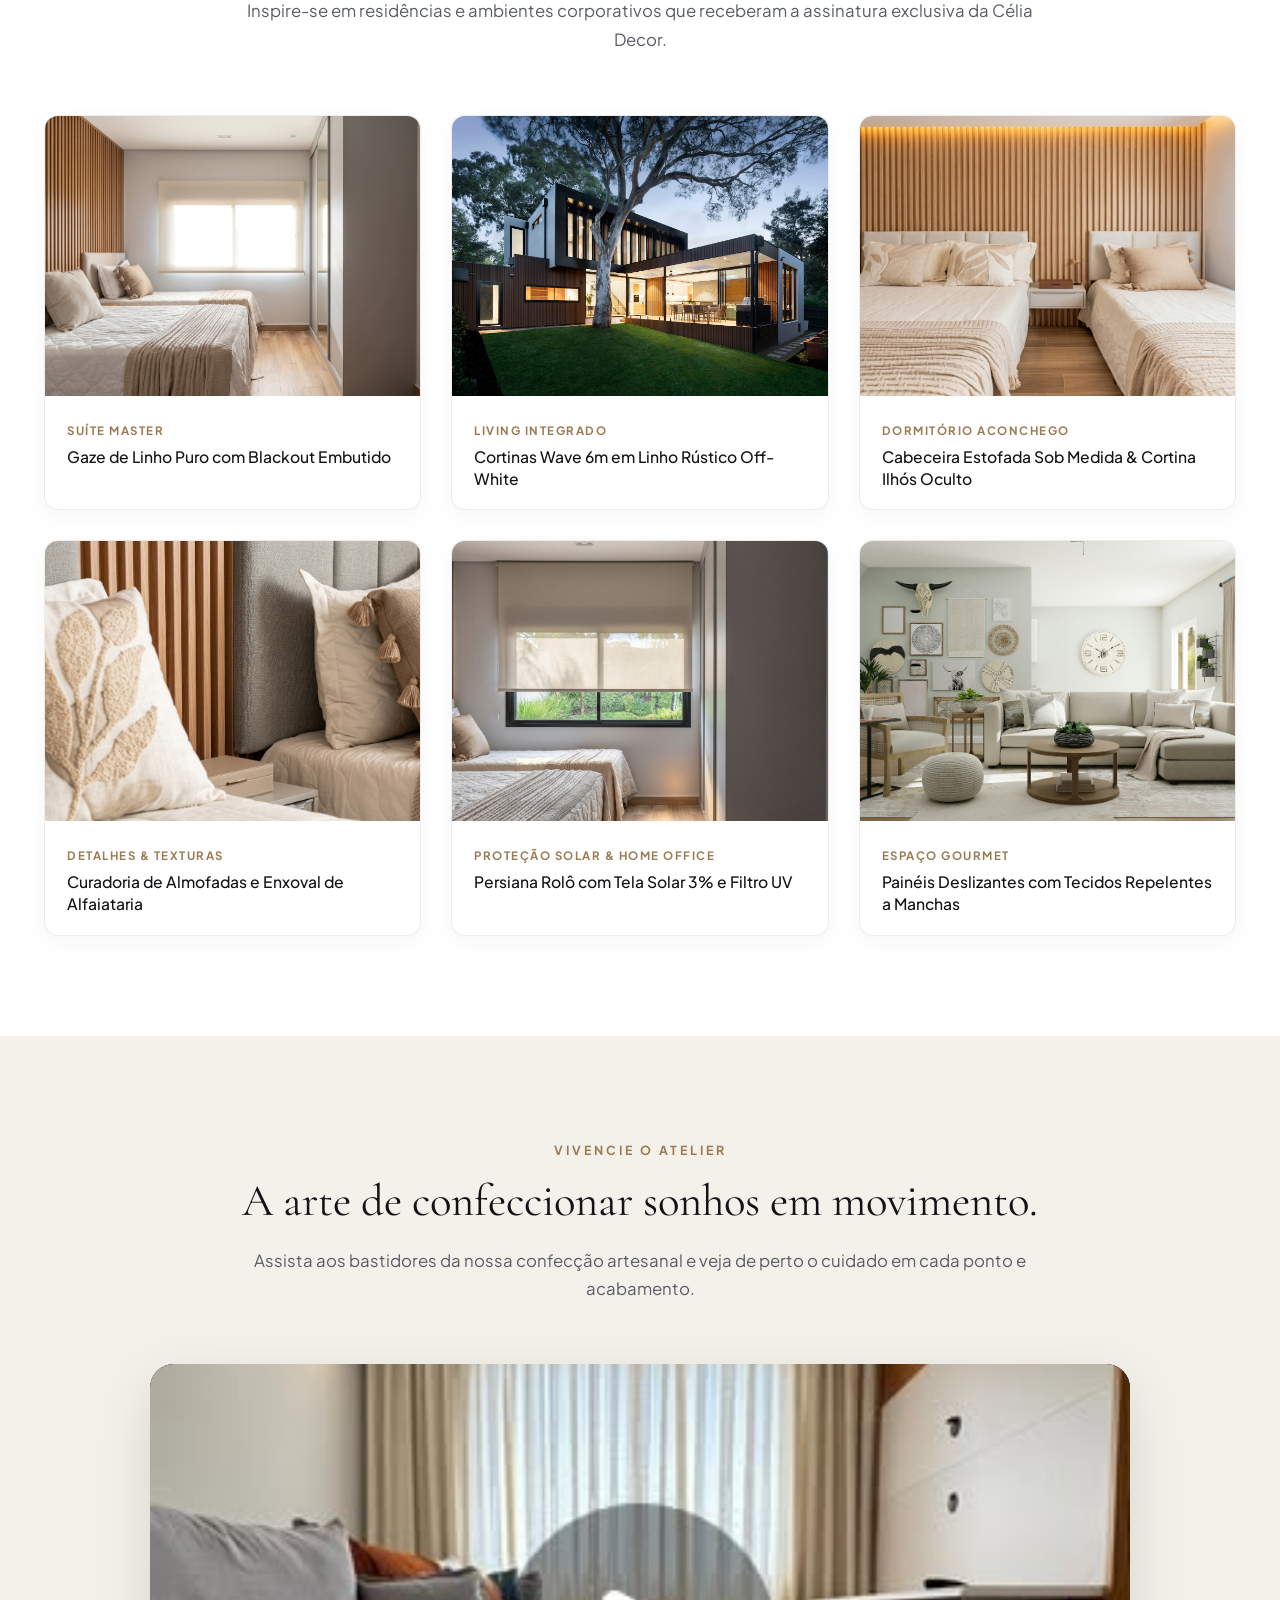
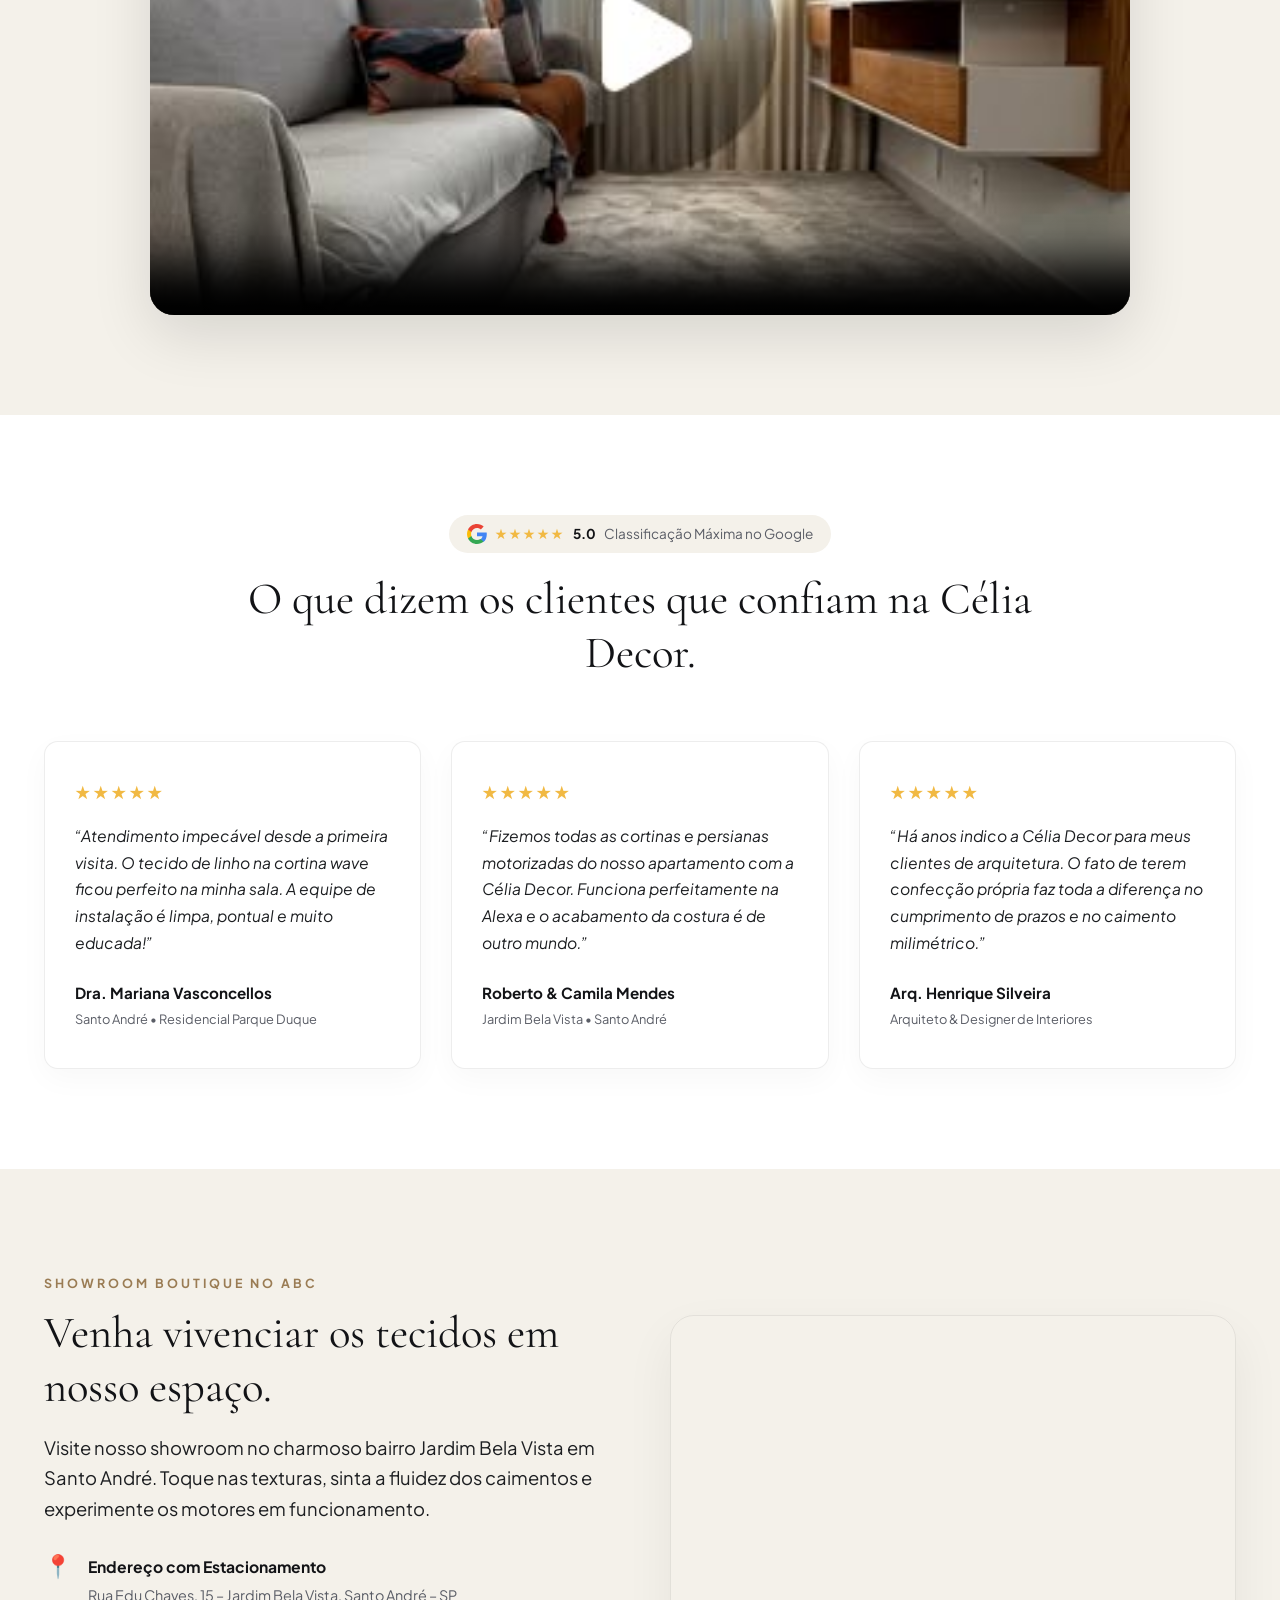
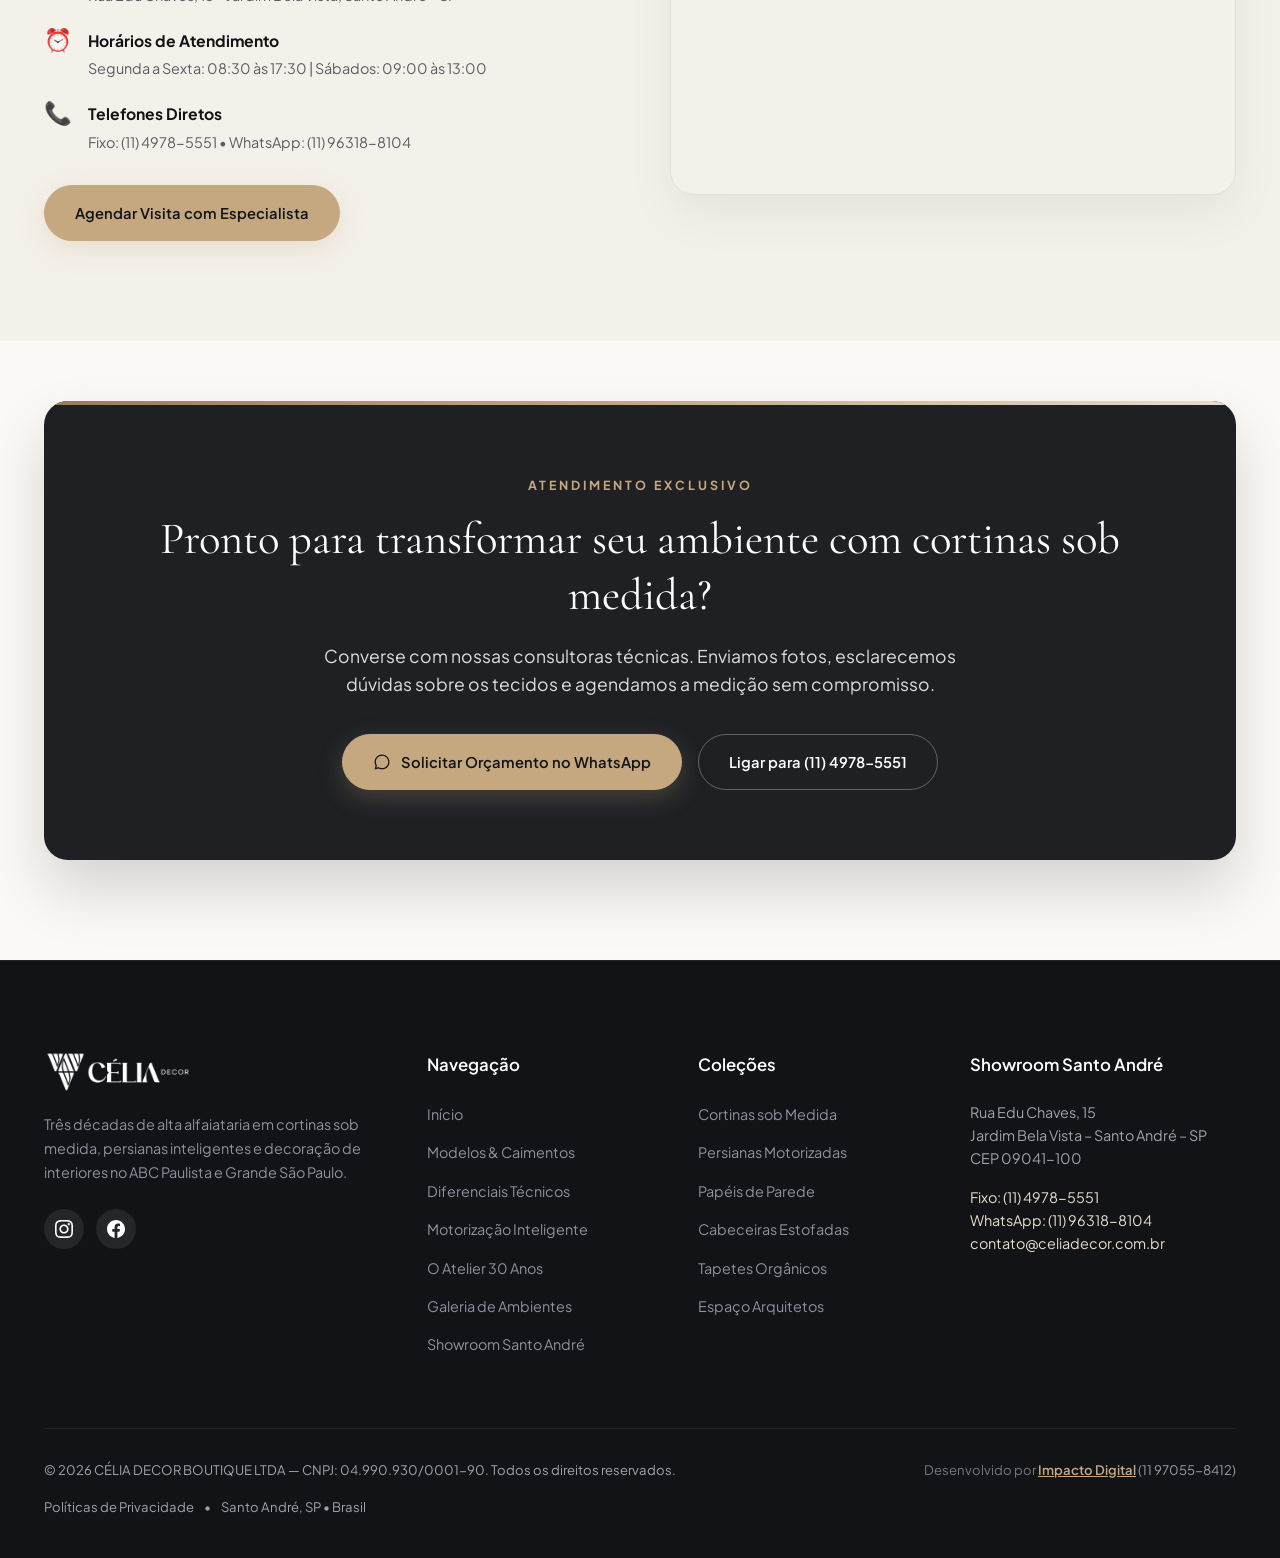
==== commit 76bfbadc: "refactor: reformulacao minimalista e clean no padrao Uniflex Senses" ====
--- a/index.html
+++ b/index.html
@@ -4,1115 +4,603 @@
   <meta charset="UTF-8">
   <meta name="viewport" content="width=device-width, initial-scale=1.0">
   <title>Célia Decor — Cortinas sob Medida & Alta Decoração em Santo André</title>
-  <meta name="description" content="Há 30 anos transformando lares com a alta costura de cortinas sob medida, persianas inteligentes e decoração de luxo no ABC Paulista. Showroom no Jardim Bela Vista, Santo André.">
+  <meta name="description" content="Cortinas sob medida confeccionadas em atelier próprio, persianas motorizadas e tecidos nobres para residências exclusivas. Showroom no Jardim Bela Vista, Santo André.">
   <link rel="icon" type="image/png" href="assets/images/favicon.png">
 
   <!-- Tipografia de Luxo Google Fonts -->
   <link rel="preconnect" href="https://fonts.googleapis.com">
   <link rel="preconnect" href="https://fonts.gstatic.com" crossorigin>
-  <link href="https://fonts.googleapis.com/css2?family=Cormorant+Garamond:ital,wght@0,300;0,400;0,500;0,600;1,300;1,400&family=Plus+Jakarta+Sans:wght@300;400;500;600;700&display=swap" rel="stylesheet">
+  <link href="https://fonts.googleapis.com/css2?family=Cormorant+Garamond:ital,wght@0,300;0,400;0,500;0,600;1,400&family=Plus+Jakarta+Sans:wght@300;400;500;600;700&display=swap" rel="stylesheet">
 
   <link rel="stylesheet" href="css/style.css">
 </head>
 <body>
 
   <!-- ========================================================================
-       Header Flutuante de Luxo (Espaçoso, Minimalista & Logo Sempre Visível)
-       ======================================================================== -->
-  <header class="luxury-header hero-transparent">
-    <div class="header-container nav-shell">
-      <a href="index.html" class="brand-wrapper" aria-label="Célia Decor Home">
-        <!-- Logo Branca para o Hero escuro -->
-        <img src="assets/images/logo-celia-decor.png" alt="Célia Decor" class="brand-logo-img logo-white">
-        <!-- Logo Escura para quando rolar a página -->
-        <img src="assets/images/logo-celia-decor-dark.png" alt="Célia Decor" class="brand-logo-img logo-dark">
+       1. HEADER MINIMALISTA & ELEGANTE (Inspirado no padrão Uniflex)
+       ======================================================================== -->
+  <header class="site-header transparent-at-top" id="siteHeader">
+    <div class="header-inner">
+      <a href="index.html" class="header-brand" aria-label="Célia Decor Home">
+        <img src="assets/images/logo-celia-decor.png" alt="Célia Decor" class="logo-light">
+        <img src="assets/images/logo-celia-decor-dark.png" alt="Célia Decor" class="logo-dark">
       </a>
 
-      <nav>
-        <ul class="nav-links">
-          <li class="nav-item"><a href="index.html" class="active">Home</a></li>
-          <li class="nav-item"><a href="sobre.html">O Legado</a></li>
-          <li class="nav-item"><a href="produtos.html">Coleções</a></li>
-          <li class="nav-item"><a href="automacao.html">Automação</a></li>
-          <li class="nav-item"><a href="arquitetos.html">Arquitetos</a></li>
-          <li class="nav-item"><a href="contato.html">Showroom</a></li>
+      <nav class="desktop-nav" aria-label="Navegação Principal">
+        <ul class="nav-menu">
+          <li><a href="index.html" class="nav-link active">Início</a></li>
+          <li><a href="#caimentos" class="nav-link">Caimentos</a></li>
+          <li><a href="#diferenciais" class="nav-link">Diferenciais</a></li>
+          <li><a href="#motorizacao" class="nav-link">Motorização</a></li>
+          <li><a href="#atelier" class="nav-link">O Atelier</a></li>
+          <li><a href="#ambientes" class="nav-link">Ambientes</a></li>
+          <li><a href="contato.html" class="nav-link">Showroom</a></li>
         </ul>
       </nav>
 
-      <!-- Área de Ações: Status Google + CTA + Menu Mobile -->
-      <div class="header-actions">
-        <!-- Badge de Atendimento Dinâmico Google -->
-        <a href="contato.html" class="header-live-badge is-offline" id="headerLiveStatus" title="Showroom Fechado aos Domingos • Reabre Segunda às 08:30">
-          <span class="live-status-dot"></span>
-          <span class="badge-full-text">Fechado aos Domingos</span>
-          <span class="badge-short-text">Fechado</span>
+      <div class="header-right-actions">
+        <!-- Indicador Dinâmico de Atendimento -->
+        <a href="contato.html" class="header-status-pill" id="headerStatusPill" title="Status de Atendimento do Showroom">
+          <span class="status-dot"></span>
+          <span class="status-label" id="headerStatusText">Consultando...</span>
         </a>
 
-        <a href="contato.html" class="nav-cta-btn header-cta">Agendar VIP</a>
-
-        <button class="menu-burger" aria-label="Abrir Menu">
-          <svg width="26" height="26" viewBox="0 0 24 24" fill="none" stroke="currentColor" stroke-width="1.8">
-            <line x1="3" y1="12" x2="21" y2="12"></line>
-            <line x1="3" y1="6" x2="21" y2="6"></line>
-            <line x1="3" y1="18" x2="21" y2="18"></line>
-          </svg>
+        <a href="https://wa.me/5511963188104?text=Ol%C3%A1!%20Gostaria%20de%20solicitar%20um%20or%C3%A7amento%20de%20cortinas%20sob%20medida%20C%C3%A9lia%20Decor." target="_blank" rel="noopener noreferrer" class="btn-header-cta">
+          Solicitar Orçamento
+        </a>
+
+        <button class="mobile-menu-toggle" id="mobileMenuBtn" aria-label="Abrir Menu de Navegação">
+          <span></span>
+          <span></span>
+          <span></span>
         </button>
       </div>
     </div>
   </header>
 
   <!-- ========================================================================
-       Drawer Mobile de Alta Elegância & Redes Sociais
-       ======================================================================== -->
-  <div class="mobile-drawer-overlay" id="mobileDrawerOverlay"></div>
-  <aside class="mobile-drawer" id="mobileDrawer" aria-label="Menu de Navegação Mobile">
-    <div class="mobile-drawer-header">
-      <img src="assets/images/logo-celia-decor-dark.png" alt="Célia Decor" class="mobile-drawer-logo">
-      <button class="mobile-drawer-close" id="mobileDrawerClose" aria-label="Fechar Menu">✕</button>
-    </div>
-
-    <!-- Status Google em Tempo Real -->
-    <div class="mobile-drawer-status is-offline" id="mobileDrawerStatus">
-      <span class="live-status-dot"></span>
-      <span class="mobile-status-text">🌙 Fechado aos Domingos (Reabre Segunda 08:30)</span>
-    </div>
-
-    <nav class="mobile-drawer-nav">
-      <a href="index.html" class="mobile-nav-link active">Home</a>
-      <a href="sobre.html" class="mobile-nav-link">O Legado & Família</a>
-      <a href="produtos.html" class="mobile-nav-link">Coleções de Cortinas</a>
-      <a href="automacao.html" class="mobile-nav-link">Automação Residencial</a>
-      <a href="arquitetos.html" class="mobile-nav-link">Espaço Arquitetos</a>
-      <a href="contato.html" class="mobile-nav-link">Showroom & Contato</a>
-      <a href="politica-de-privacidade.html" class="mobile-nav-link">Políticas de Privacidade</a>
+       MENU MOBILE LATERAL (DRAWER)
+       ======================================================================== -->
+  <div class="mobile-drawer-backdrop" id="drawerBackdrop"></div>
+  <aside class="mobile-drawer" id="mobileDrawer" aria-label="Menu Mobile">
+    <div class="drawer-header">
+      <img src="assets/images/logo-celia-decor-dark.png" alt="Célia Decor" class="drawer-logo">
+      <button class="drawer-close-btn" id="drawerCloseBtn" aria-label="Fechar Menu">✕</button>
+    </div>
+    
+    <div class="drawer-live-info" id="drawerLiveInfo">
+      <span class="status-dot"></span>
+      <span id="drawerStatusText">Showroom Célia Decor</span>
+    </div>
+
+    <nav class="drawer-navigation">
+      <a href="index.html" class="drawer-link active">Início</a>
+      <a href="#caimentos" class="drawer-link">Modelos & Caimentos</a>
+      <a href="#diferenciais" class="drawer-link">Diferenciais da Coleção</a>
+      <a href="#motorizacao" class="drawer-link">Motorização & Automação</a>
+      <a href="#atelier" class="drawer-link">O Atelier & 30 Anos</a>
+      <a href="#ambientes" class="drawer-link">Galeria de Ambientes</a>
+      <a href="produtos.html" class="drawer-link">Todas as Coleções</a>
+      <a href="sobre.html" class="drawer-link">A História de Dona Célia</a>
+      <a href="contato.html" class="drawer-link">Showroom Jardim Bela Vista</a>
+      <a href="politica-de-privacidade.html" class="drawer-link">Políticas de Privacidade</a>
     </nav>
 
-    <div class="mobile-drawer-footer">
-      <a href="contato.html" class="nav-cta-btn" style="width: 100%; justify-content: center; margin-bottom: 18px;">Agendar Consultoria VIP</a>
-
-      <p class="mobile-drawer-hours">
+    <div class="drawer-footer">
+      <a href="https://wa.me/5511963188104?text=Ol%C3%A1!%20Gostaria%20de%20solicitar%20um%20or%C3%A7amento%20de%20cortinas%20sob%20medida." target="_blank" rel="noopener noreferrer" class="btn-gold-full">
+        Falar no WhatsApp
+      </a>
+      <div class="drawer-address">
         <strong>Casa Célia Decor — Santo André</strong><br>
         Rua Edu Chaves, 15 – Jardim Bela Vista<br>
-        Seg a Sex: 08:30 às 17:30 | Sáb: 09:00 às 13:00
-      </p>
-
-      <!-- Redes Sociais no Menu Mobile -->
-      <div class="mobile-socials-row">
-        <a href="https://www.instagram.com/celiadecoroficial/" target="_blank" rel="noopener noreferrer" class="social-circle-btn" aria-label="Instagram">
-          <svg viewBox="0 0 24 24" width="18" height="18"><path d="M12 2.163c3.204 0 3.584.012 4.85.07 3.252.148 4.771 1.691 4.919 4.919.058 1.265.069 1.645.069 4.849 0 3.205-.012 3.584-.069 4.849-.149 3.225-1.664 4.771-4.919 4.919-1.266.058-1.644.07-4.85.07-3.204 0-3.584-.012-4.849-.07-3.26-.149-4.771-1.699-4.919-4.92-.058-1.265-.07-1.644-.07-4.849 0-3.204.013-3.583.07-4.849.149-3.227 1.664-4.771 4.919-4.919 1.266-.057 1.645-.069 4.849-.069zm0-2.163c-3.259 0-3.667.014-4.947.072-4.358.2-6.78 2.618-6.98 6.98-.059 1.281-.073 1.689-.073 4.948 0 3.259.014 3.668.072 4.948.2 4.358 2.618 6.78 6.98 6.98 1.281.058 1.689.072 4.948.072 3.259 0 3.668-.014 4.948-.072 4.354-.2 6.782-2.618 6.979-6.98.059-1.28.073-1.689.073-4.948 0-3.259-.014-3.667-.072-4.947-.196-4.354-2.617-6.78-6.979-6.98-1.281-.059-1.69-.073-4.949-.073zm0 5.838c-3.403 0-6.162 2.759-6.162 6.162s2.759 6.163 6.162 6.163 6.162-2.759 6.162-6.163c0-3.403-2.759-6.162-6.162-6.162zm0 10.162c-2.209 0-4-1.79-4-4 0-2.209 1.791-4 4-4s4 1.791 4 4c0 2.21-1.791 4-4 4zm6.406-11.845c-.796 0-1.441.645-1.441 1.44s.645 1.44 1.441 1.44c.795 0 1.439-.645 1.439-1.44s-.644-1.44-1.439-1.44z"/></svg>
+        (11) 4978-5551 • (11) 96318-8104
+      </div>
+    </div>
+  </aside>
+
+  <!-- ========================================================================
+       2. HERO PRINCIPAL — IMPACTANTE, CLEAN E RESPONSIVO
+       Inspirado na estética da Uniflex Senses: fotografia ampla, tipografia leve
+       ======================================================================== -->
+  <section class="minimal-hero-section">
+    <div class="hero-bg-wrapper">
+      <img src="assets/images/hero-luxury-living.jpg" alt="Cortinas sob Medida Célia Decor em Living de Alto Padrão" class="hero-bg-img">
+      <div class="hero-clean-overlay"></div>
+    </div>
+
+    <div class="container hero-content-container">
+      <div class="hero-editorial-center">
+        <span class="hero-eyebrow">COLEÇÃO SOB MEDIDA 2026 • ALTA DECORAÇÃO</span>
+        <h1 class="hero-headline">Tecidos nobres, caimento impecável e design que desperta sensações.</h1>
+        <p class="hero-lead">Cada cortina é confeccionada à mão em atelier próprio, unindo a precisão da alfaiataria ao mais alto padrão de conforto térmico, controle de luminosidade e sofisticação.</p>
+        
+        <div class="hero-btn-row">
+          <a href="https://wa.me/5511963188104?text=Ol%C3%A1!%20Vim%20pelo%20site%20da%20C%C3%A9lia%20Decor%20e%20gostaria%20de%20um%20or%C3%A7amento." target="_blank" rel="noopener noreferrer" class="btn-primary-gold">
+            <svg viewBox="0 0 24 24" width="18" height="18" fill="currentColor">
+              <path d="M12.04 2C6.58 2 2.13 6.45 2.13 11.91C2.13 13.66 2.59 15.36 3.45 16.86L2.05 22L7.3 20.62C8.75 21.41 10.38 21.83 12.04 21.83C17.5 21.83 21.95 17.38 21.95 11.92C21.95 9.27 20.92 6.78 19.05 4.91C17.18 3.03 14.69 2 12.04 2M12.05 3.67C14.25 3.67 16.31 4.53 17.87 6.09C19.42 7.65 20.28 9.72 20.28 11.92C20.28 16.46 16.58 20.15 12.04 20.15C10.56 20.15 9.11 19.76 7.85 19L7.55 18.83L4.43 19.65L5.26 16.61L5.06 16.29C4.24 14.99 3.81 13.47 3.81 11.91C3.81 7.37 7.5 3.67 12.05 3.67Z"/>
+            </svg>
+            Solicitar Orçamento no WhatsApp
+          </a>
+          <a href="#caimentos" class="btn-secondary-outline">
+            Conhecer Caimentos
+          </a>
+        </div>
+
+        <!-- Linha Discreta de Confiança Google 5.0 -->
+        <div class="hero-trust-badge">
+          <span class="trust-stars">★★★★★</span>
+          <span class="trust-text"><strong>5.0 Estrelas no Google</strong> • Tradição e Confecção Própria desde 1994 • Santo André, ABC e SP</span>
+        </div>
+      </div>
+    </div>
+  </section>
+
+  <!-- ========================================================================
+       3. SEÇÃO: CURADORIA DE CAIMENTOS & PREGAS
+       Estrutura idêntica à Uniflex Senses: foco em ondas regulares, volume e luz
+       ======================================================================== -->
+  <section class="section-spacing bg-white" id="caimentos">
+    <div class="container">
+      <div class="section-header-centered">
+        <span class="section-kicker">MODELOS & CAIMENTOS EXCLUSIVOS</span>
+        <h2 class="section-title">Design que se sente, não só se vê.</h2>
+        <p class="section-subtitle">Inspiradas na arquitetura contemporânea e nos rituais de habitar com calma, nossas cortinas são desenhadas sob medida para proporcionar ondas fluidas, proporções perfeitas e total conforto visual.</p>
+      </div>
+
+      <div class="folds-three-grid">
+        <!-- Card 1: Prega Wave -->
+        <article class="fold-card">
+          <div class="fold-image-box">
+            <img src="assets/images/cortina-wave-detalhe.jpg" alt="Cortina Prega Wave em Linho Suíço Célia Decor" loading="lazy">
+            <span class="fold-badge">Mais Desejado na Arquitetura</span>
+          </div>
+          <div class="fold-body">
+            <h3 class="fold-title">Prega Wave (Ondas Contínuas)</h3>
+            <p class="fold-text">Ondulação fluida, regular e simétrica que mantém o movimento limpo tanto recolhida quanto estendida. Cria uma atmosfera de leveza incomparável em livings e suítes.</p>
+            <div class="fold-specs">
+              <span class="spec-tag">Gaze de Linho Puro</span>
+              <span class="spec-tag">Voil Suíço</span>
+              <span class="spec-tag">Trilho Oculto</span>
+            </div>
+          </div>
+        </article>
+
+        <!-- Card 2: Prega Fêmea & Macho -->
+        <article class="fold-card">
+          <div class="fold-image-box">
+            <img src="assets/images/transformacao-01-cabeceiras.png" alt="Cortina Prega Fêmea Estruturada Célia Decor" loading="lazy">
+            <span class="fold-badge">Alfaiataria Clássica</span>
+          </div>
+          <div class="fold-body">
+            <h3 class="fold-title">Prega Fêmea & Macho</h3>
+            <p class="fold-text">Caimento estruturado com dobras invertidas que criam volume sóbrio e elegante. Confere presença imponente a dormitórios e salas com pé-direito elevado.</p>
+            <div class="fold-specs">
+              <span class="spec-tag">Linho Encorpado</span>
+              <span class="spec-tag">Veludos Nobres</span>
+              <span class="spec-tag">Forro Blackout</span>
+            </div>
+          </div>
+        </article>
+
+        <!-- Card 3: Trilho Suíço Oculto -->
+        <article class="fold-card">
+          <div class="fold-image-box">
+            <img src="assets/images/tour-suite-01-ampla.jpg" alt="Cortina em Trilho Suíço Embutido no Cortineiro de Gesso" loading="lazy">
+            <span class="fold-badge">Minimalismo Arquitetônico</span>
+          </div>
+          <div class="fold-body">
+            <h3 class="fold-title">Trilho Suíço Embutido no Gesso</h3>
+            <p class="fold-text">Mecanismos deslizantes discretamente ocultos dentro do cortineiro iluminado. Apenas o tecido é protagonista, flutuando com suavidade do teto ao piso.</p>
+            <div class="fold-specs">
+              <span class="spec-tag">Rodízios de Silicone</span>
+              <span class="spec-tag">Deslize Silencioso</span>
+              <span class="spec-tag">Acabamento Invisível</span>
+            </div>
+          </div>
+        </article>
+      </div>
+
+      <div class="section-bottom-action">
+        <a href="https://wa.me/5511963188104?text=Ol%C3%A1!%20Gostaria%20de%20ajuda%20para%20escolher%20o%20melhor%20caimento%20de%20cortina%20para%20minha%20casa." target="_blank" rel="noopener noreferrer" class="btn-dark-clean">
+          Consultar Nossos Especialistas sobre Caimentos
         </a>
-        <a href="https://www.facebook.com/CeliaDecorSP" target="_blank" rel="noopener noreferrer" class="social-circle-btn" aria-label="Facebook">
-          <svg viewBox="0 0 24 24" width="18" height="18"><path d="M24 12.073c0-6.627-5.373-12-12-12s-12 5.373-12 12c0 5.99 4.388 10.954 10.125 11.854v-8.385H7.078v-3.47h3.047V9.43c0-3.007 1.792-4.669 4.533-4.669 1.312 0 2.686.235 2.686.235v2.953H15.83c-1.491 0-1.956.925-1.956 1.874v2.25h3.328l-.532 3.47h-2.796v8.385C19.612 23.027 24 18.062 24 12.073z"/></svg>
-        </a>
-        <a href="https://www.tiktok.com/@celiadecorsp" target="_blank" rel="noopener noreferrer" class="social-circle-btn" aria-label="TikTok">
-          <svg viewBox="0 0 24 24" width="18" height="18"><path d="M12.525.02c1.31-.02 2.61-.01 3.91-.02.08 1.53.63 3.09 1.75 4.17 1.12 1.11 2.7 1.62 4.24 1.79v4.03c-1.44-.05-2.89-.35-4.2-.97-.57-.26-1.1-.59-1.62-1.01-.01 2.92.01 5.84-.02 8.75-.08 1.4-.54 2.79-1.35 3.94-1.31 1.92-3.58 3.17-5.91 3.21-1.43.08-2.86-.31-4.08-1.03-2.02-1.19-3.44-3.37-3.65-5.71-.02-.5-.03-1-.01-1.49.18-1.9 1.12-3.72 2.58-4.96 1.66-1.44 3.98-2.13 6.15-1.72.02 1.48-.04 2.96-.04 4.44-.99-.32-2.15-.23-3.02.37-.63.41-1.11 1.04-1.36 1.75-.21.51-.24 1.07-.14 1.61.24 1.64 1.82 3.02 3.5 2.87 1.12-.01 2.19-.66 2.77-1.61.19-.33.4-.67.41-1.06.1-1.79.06-3.57.07-5.36.01-4.03-.01-8.05.02-12.07z"/></svg>
-        </a>
-        <a href="https://www.youtube.com/channel/UCJTca4iiQOWq3MMVdK5Np2Q" target="_blank" rel="noopener noreferrer" class="social-circle-btn" aria-label="YouTube">
-          <svg viewBox="0 0 24 24" width="18" height="18"><path d="M23.498 6.186a3.016 3.016 0 0 0-2.122-2.136C19.505 3.545 12 3.545 12 3.545s-7.505 0-9.377.505A3.017 3.017 0 0 0 .502 6.186C0 8.07 0 12 0 12s0 3.93.502 5.814a3.016 3.016 0 0 0 2.122 2.136c1.871.505 9.376.505 9.376.505s7.505 0 9.377-.505a3.015 3.015 0 0 0 2.122-2.136C24 15.93 24 12 24 12s0-3.93-.502-5.814zM9.545 15.568V8.432L15.818 12l-6.273 3.568z"/></svg>
-        </a>
-      </div>
-    </div>
-  </aside>
-
-  <!-- ========================================================================
-       Hero Stage: O Portal de Entrada
-       ======================================================================== -->
-  <section class="hero-stage">
-    <img src="assets/images/hero-showroom-facade.jpg" alt="Fachada Noturna Showroom Casa Célia Decor Santo André" class="hero-background-media">
-    <div class="hero-gradient-overlay"></div>
-
-    <div class="hero-editorial-box">
-      <span class="hero-badge-pill">30 Anos de Excelência no ABC Paulista</span>
-      <h1 class="hero-headline">A alta costura da <em>arquitetura de interiores</em>.</h1>
-      <p class="hero-subtext">Cortinas sob medida confeccionadas à mão em atelier próprio, persianas motorizadas e curadoria nobre para residências que prezam pela elegância e pelo silêncio.</p>
-      
-      <div class="hero-actions-group">
-        <a href="produtos.html" class="nav-cta-btn" style="background: var(--c-gold); color: #121316; border-color: var(--c-gold);">Explorar Coleções</a>
-        <a href="#experiencia-abertura" class="nav-cta-btn" style="background: transparent; color: #FFFFFF; border-color: rgba(255,255,255,0.3);">Vivenciar a Abertura</a>
-      </div>
-
-      <!-- Destaque Google Reviews 5.0 Hero Pill -->
-      <div class="hero-google-wrapper">
-        <a href="#avaliacoes-google" class="hero-google-rating-pill" aria-label="Avaliações 5 estrelas no Google">
-          <span class="google-g-logo">
-            <svg viewBox="0 0 24 24" width="18" height="18">
-              <path fill="#4285F4" d="M23.745 12.27c0-.7-.06-1.4-.19-2.07H12v4.51h6.6c-.29 1.52-1.14 2.8-2.4 3.65v3.03h3.88c2.27-2.09 3.66-5.17 3.66-9.12z"/>
-              <path fill="#34A853" d="M12 24c3.24 0 5.95-1.08 7.93-2.91l-3.88-3.03c-1.08.72-2.45 1.16-4.05 1.16-3.12 0-5.77-2.1-6.72-4.93H1.25v3.13C3.27 21.41 7.34 24 12 24z"/>
-              <path fill="#FBBC05" d="M5.28 14.29c-.25-.72-.38-1.49-.38-2.29s.13-1.57.38-2.29V6.58H1.25C.45 8.18 0 10.03 0 12s.45 3.82 1.25 5.42l4.03-3.13z"/>
-              <path fill="#EA4335" d="M12 4.75c1.77 0 3.35.61 4.6 1.8l3.42-3.42C17.95 1.19 15.24 0 12 0 7.34 0 3.27 2.59 1.25 6.58l4.03 3.13c.95-2.83 3.6-4.96 6.72-4.96z"/>
-            </svg>
-          </span>
-          <span class="google-stars-row">★★★★★</span>
-          <span class="rating-number">5.0</span>
-          <span class="rating-sep">•</span>
-          <span class="rating-count">Quase 500 avaliações no Google</span>
-        </a>
-      </div>
-    </div>
-
-    <!-- Indicador de Scroll -->
-    <div class="hero-scroll-cue">
-      <span>Role para vivenciar as imagens se abrindo</span>
-      <div class="scroll-line-anim"></div>
-    </div>
-  </section>
-
-  <!-- ========================================================================
-       SCROLL REVEAL 1: A GRANDE ABERTURA EM CORTINA
-       "Você vai descendo com o mouse e as cortinas/imagens vão se abrindo"
-       ======================================================================== -->
-  <section class="curtain-reveal-section" id="experiencia-abertura">
-    <div class="curtain-sticky-stage">
-      
-      <!-- A Imagem de Fundo Revelada em Alta Resolução -->
-      <img src="assets/images/showroom-ambiente.jpg" alt="Ambiente Imersivo Célia Decor Revelado" class="curtain-revealed-backdrop">
-      <div class="curtain-backdrop-overlay"></div>
-
-      <!-- As Duas Folhas de Cortinas que se Abrem Conforme o Scroll -->
-      <div class="curtain-panel-left"></div>
-      <div class="curtain-panel-right"></div>
-
-      <!-- Texto Inicial que some quando a cortina começa a abrir -->
-      <div class="curtain-initial-teaser">
-        <span>▼ Role para abrir as cortinas ▼</span>
-      </div>
-
-      <!-- Conteúdo que se revela no clímax da abertura -->
-      <div class="curtain-unveiled-content">
-        <span class="tag-label" style="color: var(--c-gold-light);">O Olhar do Atelier</span>
-        <h2>Cada janela, uma obra de arte.<br>Cada prega, um gesto de amor.</h2>
-        <p>A textura que filtra o sol, a ondulação que emoldura a arquitetura, o caimento perfeito que só mãos apaixonadas pelo ofício conseguem alcançar.</p>
-      </div>
-
-    </div>
-  </section>
-
-  <!-- ========================================================================
-       TOUR VIRTUAL IMERSIVO: POR DENTRO DA SUÍTE MASTER (EXPERIÊNCIA 360° & HOTSPOTS)
-       Permite ao visitante interagir e "conhecer por dentro" cada detalhe com
-       alta resolução 8K, giros espaciais, pontos de inspeção (hotspots) e controle de luz solar
-       ======================================================================== -->
-  <section class="transformation-journey-section virtual-suite-tour" id="transformacao-espaco">
-    <div class="transformation-sticky-stage">
-      
-      <!-- Cabeçalho da Experiência Imersiva -->
-      <div class="transform-stage-header">
-        <div class="tour-header-badge">
-          <span class="pulse-beacon"></span>
-          <span>Experiência Imersiva • Conheça por Dentro</span>
-        </div>
-        <h2 class="transform-title">Imersão 3D na Suíte Master: Caminhe por Dentro</h2>
-        <p class="transform-desc">Role o mouse para se movimentar e caminhar para dentro das fotos. A cada rolagem, a câmera avança em 3D pelo interior do quarto, revelando texturas, marcenaria ripada e automação.</p>
-        
-        <!-- Pílulas de Navegação por Ângulo / Ponto de Vista -->
-        <div class="transform-nav-pills" role="tablist" aria-label="Selecione o ângulo da suíte">
-          <button type="button" class="transform-pill-btn active" data-step="0" aria-selected="true">
-            <span class="pill-num">01</span>
-            <span class="pill-name">Visão Panorâmica</span>
-          </button>
-          <button type="button" class="transform-pill-btn" data-step="1" aria-selected="false">
-            <span class="pill-num">02</span>
-            <span class="pill-name">Cabeceira &amp; Ripado</span>
-          </button>
-          <button type="button" class="transform-pill-btn" data-step="2" aria-selected="false">
-            <span class="pill-num">03</span>
-            <span class="pill-name">Porta Oculta da Suíte</span>
-          </button>
-          <button type="button" class="transform-pill-btn" data-step="3" aria-selected="false">
-            <span class="pill-num">04</span>
-            <span class="pill-name">Macro Textura &amp; Linho</span>
-          </button>
-          <button type="button" class="transform-pill-btn" data-step="4" aria-selected="false">
-            <span class="pill-num">05</span>
-            <span class="pill-name">Persiana Rolô &amp; Luz</span>
-          </button>
-        </div>
-
-        <!-- Seletor Rápido de Iluminação do Quarto (Simulador Cênico) -->
-        <div class="tour-lighting-bar">
-          <span class="lighting-bar-label">Simular Incidência de Luz:</span>
-          <div class="lighting-buttons" role="group" aria-label="Controle de iluminação">
-            <button type="button" class="btn-light-mode active" data-light="day" title="Luz Natural Plena">
-              <svg viewBox="0 0 24 24" width="14" height="14" fill="none" stroke="currentColor" stroke-width="2"><circle cx="12" cy="12" r="5"/><path d="M12 1v2M12 21v2M4.22 4.22l1.42 1.42M18.36 18.36l1.42 1.42M1 12h2M21 12h2M4.22 19.78l1.42-1.42M18.36 5.64l1.42-1.42"/></svg>
-              <span>Sol Pleno</span>
-            </button>
-            <button type="button" class="btn-light-mode" data-light="filter" title="Persiana com Tela Solar 3%">
-              <svg viewBox="0 0 24 24" width="14" height="14" fill="none" stroke="currentColor" stroke-width="2"><rect x="3" y="3" width="18" height="18" rx="2"/><line x1="3" y1="9" x2="21" y2="9"/><line x1="9" y1="21" x2="9" y2="9"/></svg>
-              <span>Luz Filtrada</span>
-            </button>
-            <button type="button" class="btn-light-mode" data-light="warm" title="Aconchego Noturno com LED 2700K">
-              <svg viewBox="0 0 24 24" width="14" height="14" fill="none" stroke="currentColor" stroke-width="2"><path d="M21 12.79A9 9 0 1 1 11.21 3 7 7 0 0 0 21 12.79z"/></svg>
-              <span>Aconchego 2700K</span>
-            </button>
-          </div>
-        </div>
-
-        <!-- Barra de Progresso de Rolagem -->
-        <div class="transform-progress-track">
-          <div class="transform-progress-fill" id="transformProgressFill"></div>
-        </div>
-      </div>
-
-      <!-- O Palco Central: Visualizador Espacial 3D com Hotspots Interativos -->
-      <div class="tour-spatial-viewport" id="tourSpatialViewport">
-        
-        <!-- Botão Navegação Anterior -->
-        <button type="button" class="transform-arrow-btn prev" id="transformPrevBtn" aria-label="Ângulo anterior">
-          <svg viewBox="0 0 24 24" width="22" height="22" fill="none" stroke="currentColor" stroke-width="2.5"><polyline points="15 18 9 12 15 6"></polyline></svg>
-        </button>
-
-        <!-- Container do Canvas 3D Panorâmico -->
-        <div class="tour-spatial-stage" id="tourSpatialStage">
+      </div>
+    </div>
+  </section>
+
+  <!-- ========================================================================
+       4. SEÇÃO: DIFERENCIAIS DA COLEÇÃO (Estilo Specs Minimalista Uniflex)
+       ======================================================================== -->
+  <section class="section-spacing bg-subtle" id="diferenciais">
+    <div class="container">
+      <div class="section-header-centered">
+        <span class="section-kicker">EXCELÊNCIA TÉCNICA & ACABAMENTOS</span>
+        <h2 class="section-title">A precisão que transforma cada detalhe.</h2>
+        <p class="section-subtitle">Do toque macio à estabilidade visual das barras, cada peça é criada com rigor artesanal para entregar durabilidade e sofisticação.</p>
+      </div>
+
+      <div class="specs-four-grid">
+        <div class="spec-box">
+          <div class="spec-number">01</div>
+          <h4 class="spec-title">+150 Opções de Tecidos</h4>
+          <p class="spec-desc">Linhos 100% naturais, algodão nobre, gazes de alta textura e tramas sintéticas de última geração que unem beleza à facilidade de manutenção.</p>
+        </div>
+
+        <div class="spec-box">
+          <div class="spec-number">02</div>
+          <h4 class="spec-title">Até 5 Níveis de Luz & Blackout</h4>
+          <p class="spec-desc">Desde a transparência delicada (Sheer) que filtra suavemente os raios solares até o Blackout absoluto para privacidade e repouso profundo.</p>
+        </div>
+
+        <div class="spec-box">
+          <div class="spec-number">03</div>
+          <h4 class="spec-title">Barras Triplas & Cordão de Chumbo</h4>
+          <p class="spec-desc">Acabamentos inferiores com barras generosas de três camadas ou cordão de chumbo embutido, evitando transparências nas costuras e ondulações laterais.</p>
+        </div>
+
+        <div class="spec-box">
+          <div class="spec-number">04</div>
+          <h4 class="spec-title">Amostras Reais em Domicílio</h4>
+          <p class="spec-desc">Nossa consultora técnica leva o mostruário físico completo até sua residência em Santo André e SP para conferência milimétrica e teste de iluminação real.</p>
+        </div>
+      </div>
+    </div>
+  </section>
+
+  <!-- ========================================================================
+       5. SEÇÃO: MOTORIZAÇÃO & AUTOMAÇÃO INTELIGENTE (Uniflex Connect Concept)
+       ======================================================================== -->
+  <section class="section-spacing bg-white" id="motorizacao">
+    <div class="container">
+      <div class="editorial-split-row">
+        <div class="editorial-media-col">
+          <div class="media-frame-shadow">
+            <img src="assets/images/automacao-smart.jpg" alt="Cortinas e Persianas Motorizadas Smart Home Célia Decor" loading="lazy">
+          </div>
+        </div>
+
+        <div class="editorial-text-col">
+          <span class="section-kicker">TECNOLOGIA & BEM-ESTAR</span>
+          <h2 class="section-title">Controle silencioso na ponta dos dedos ou por comando de voz.</h2>
+          <p class="editorial-lead">Integre suas cortinas e persianas aos mais modernos sistemas de automação residencial. O máximo em conforto, silêncio acústico e praticidade para o seu dia a dia.</p>
           
-          <!-- Filtro de Atmosfera de Luz (Dia / Tela Solar / Noite 2700K) -->
-          <div class="tour-ambient-light-overlay" id="tourLightOverlay"></div>
-
-          <!-- Stack de Mídias em 8K de Altíssima Resolução -->
-          <div class="transform-slides-stack" id="transformSlidesStack">
-            
-            <!-- Cena 1: Visão Panorâmica Ampla -->
-            <div class="transform-slide-item active" data-index="0" data-view="ampla">
-              <img src="assets/images/tour-suite-01-ampla.jpg" alt="Visão Ampla da Suíte Master em Altíssima Definição - Célia Decor" class="transform-slide-img" loading="eager">
-              
-              <!-- Hotspots da Cena 1 -->
-              <button type="button" class="tour-hotspot" style="top: 24%; left: 52%;" data-spot="rolo-ampla" aria-label="Ver detalhes da Persiana Rolô">
-                <span class="hotspot-pulse"></span>
-                <span class="hotspot-core"><svg viewBox="0 0 24 24" width="12" height="12" fill="none" stroke="currentColor" stroke-width="3"><line x1="12" y1="5" x2="12" y2="19"/><line x1="5" y1="12" x2="19" y2="12"/></svg></span>
-                <span class="hotspot-tooltip">Persiana Rolô Solar 3%</span>
-              </button>
-
-              <button type="button" class="tour-hotspot" style="top: 55%; left: 24%;" data-spot="cabeceiras-ampla" aria-label="Ver detalhes das Cabeceiras sob Medida">
-                <span class="hotspot-pulse"></span>
-                <span class="hotspot-core"><svg viewBox="0 0 24 24" width="12" height="12" fill="none" stroke="currentColor" stroke-width="3"><line x1="12" y1="5" x2="12" y2="19"/><line x1="5" y1="12" x2="19" y2="12"/></svg></span>
-                <span class="hotspot-tooltip">Cabeceiras em Linho Cru</span>
-              </button>
-
-              <button type="button" class="tour-hotspot" style="top: 36%; left: 38%;" data-spot="ripado-ampla" aria-label="Ver detalhes do Painel Ripado">
-                <span class="hotspot-pulse"></span>
-                <span class="hotspot-core"><svg viewBox="0 0 24 24" width="12" height="12" fill="none" stroke="currentColor" stroke-width="3"><line x1="12" y1="5" x2="12" y2="19"/><line x1="5" y1="12" x2="19" y2="12"/></svg></span>
-                <span class="hotspot-tooltip">Painel Ripado em Madeira</span>
-              </button>
-
-              <button type="button" class="tour-hotspot" style="top: 72%; left: 35%;" data-spot="enxoval-ampla" aria-label="Ver detalhes do Enxoval">
-                <span class="hotspot-pulse"></span>
-                <span class="hotspot-core"><svg viewBox="0 0 24 24" width="12" height="12" fill="none" stroke="currentColor" stroke-width="3"><line x1="12" y1="5" x2="12" y2="19"/><line x1="5" y1="12" x2="19" y2="12"/></svg></span>
-                <span class="hotspot-tooltip">Enxoval &amp; Peseira Canelada</span>
-              </button>
-            </div>
-
-            <!-- Cena 2: Cabeceira & Painel Ripado -->
-            <div class="transform-slide-item" data-index="1" data-view="cabeceira">
-              <img src="assets/images/tour-suite-02-cabeceira.jpg" alt="Cabeceira sob Medida com Painel Ripado e Iluminação Oculta - Célia Decor" class="transform-slide-img" loading="lazy">
-              
-              <!-- Hotspots da Cena 2 -->
-              <button type="button" class="tour-hotspot" style="top: 48%; left: 28%;" data-spot="estofado-cabeceira" aria-label="Ver detalhes do Estofamento">
-                <span class="hotspot-pulse"></span>
-                <span class="hotspot-core"><svg viewBox="0 0 24 24" width="12" height="12" fill="none" stroke="currentColor" stroke-width="3"><line x1="12" y1="5" x2="12" y2="19"/><line x1="5" y1="12" x2="19" y2="12"/></svg></span>
-                <span class="hotspot-tooltip">Estofamento Alfaiataria D33</span>
-              </button>
-
-              <button type="button" class="tour-hotspot" style="top: 14%; left: 50%;" data-spot="led-sanca" aria-label="Ver detalhes da Iluminação Cênica">
-                <span class="hotspot-pulse"></span>
-                <span class="hotspot-core"><svg viewBox="0 0 24 24" width="12" height="12" fill="none" stroke="currentColor" stroke-width="3"><line x1="12" y1="5" x2="12" y2="19"/><line x1="5" y1="12" x2="19" y2="12"/></svg></span>
-                <span class="hotspot-tooltip">Sanca com LED Oculto 2700K</span>
-              </button>
-
-              <button type="button" class="tour-hotspot" style="top: 64%; left: 51%;" data-spot="criado-mudo" aria-label="Ver detalhes da Mesa Suspensa">
-                <span class="hotspot-pulse"></span>
-                <span class="hotspot-core"><svg viewBox="0 0 24 24" width="12" height="12" fill="none" stroke="currentColor" stroke-width="3"><line x1="12" y1="5" x2="12" y2="19"/><line x1="5" y1="12" x2="19" y2="12"/></svg></span>
-                <span class="hotspot-tooltip">Mesa Suspensa Flutuante</span>
-              </button>
-
-              <button type="button" class="tour-hotspot" style="top: 52%; left: 72%;" data-spot="almofadas-cabeceira" aria-label="Ver detalhes das Almofadas">
-                <span class="hotspot-pulse"></span>
-                <span class="hotspot-core"><svg viewBox="0 0 24 24" width="12" height="12" fill="none" stroke="currentColor" stroke-width="3"><line x1="12" y1="5" x2="12" y2="19"/><line x1="5" y1="12" x2="19" y2="12"/></svg></span>
-                <span class="hotspot-tooltip">Almofadas Bordadas em Relevo</span>
-              </button>
-            </div>
-
-            <!-- Cena 3: Porta Oculta da Suíte -->
-            <div class="transform-slide-item" data-index="2" data-view="porta-oculta">
-              <img src="assets/images/tour-suite-03-porta-oculta.jpg" alt="Porta Mimetizada Oculta Integrada ao Painel Ripado - Célia Decor" class="transform-slide-img" loading="lazy">
-              
-              <!-- Hotspots da Cena 3 -->
-              <button type="button" class="tour-hotspot" style="top: 36%; left: 24%;" data-spot="porta-mimetizada" aria-label="Ver detalhes da Porta Oculta">
-                <span class="hotspot-pulse"></span>
-                <span class="hotspot-core"><svg viewBox="0 0 24 24" width="12" height="12" fill="none" stroke="currentColor" stroke-width="3"><line x1="12" y1="5" x2="12" y2="19"/><line x1="5" y1="12" x2="19" y2="12"/></svg></span>
-                <span class="hotspot-tooltip">Porta Mimetizada Oculta</span>
-              </button>
-
-              <button type="button" class="tour-hotspot" style="top: 48%; left: 34%;" data-spot="banheiro-suite" aria-label="Ver detalhes da Integração com o Banheiro">
-                <span class="hotspot-pulse"></span>
-                <span class="hotspot-core"><svg viewBox="0 0 24 24" width="12" height="12" fill="none" stroke="currentColor" stroke-width="3"><line x1="12" y1="5" x2="12" y2="19"/><line x1="5" y1="12" x2="19" y2="12"/></svg></span>
-                <span class="hotspot-tooltip">Banheiro Master Integrado</span>
-              </button>
-
-              <button type="button" class="tour-hotspot" style="top: 60%; left: 74%;" data-spot="cama-tailored" aria-label="Ver detalhes do Enxoval Tailored">
-                <span class="hotspot-pulse"></span>
-                <span class="hotspot-core"><svg viewBox="0 0 24 24" width="12" height="12" fill="none" stroke="currentColor" stroke-width="3"><line x1="12" y1="5" x2="12" y2="19"/><line x1="5" y1="12" x2="19" y2="12"/></svg></span>
-                <span class="hotspot-tooltip">Cama Tailored sob Medida</span>
-              </button>
-            </div>
-
-            <!-- Cena 4: Macro Texturas & Linho -->
-            <div class="transform-slide-item" data-index="3" data-view="macro-textura">
-              <img src="assets/images/tour-suite-04-macro-textura.jpg" alt="Macro Close-up dos Tecidos e Bordados Artesanais - Célia Decor" class="transform-slide-img" loading="lazy">
-              
-              <!-- Hotspots da Cena 4 -->
-              <button type="button" class="tour-hotspot" style="top: 48%; left: 22%;" data-spot="bordado-folhagem" aria-label="Ver detalhes do Bordado Botânico">
-                <span class="hotspot-pulse"></span>
-                <span class="hotspot-core"><svg viewBox="0 0 24 24" width="12" height="12" fill="none" stroke="currentColor" stroke-width="3"><line x1="12" y1="5" x2="12" y2="19"/><line x1="5" y1="12" x2="19" y2="12"/></svg></span>
-                <span class="hotspot-tooltip">Bordado Botânico em Relevo</span>
-              </button>
-
-              <button type="button" class="tour-hotspot" style="top: 44%; left: 82%;" data-spot="almofada-barreta" aria-label="Ver detalhes da Almofada de Linho com Barretas">
-                <span class="hotspot-pulse"></span>
-                <span class="hotspot-core"><svg viewBox="0 0 24 24" width="12" height="12" fill="none" stroke="currentColor" stroke-width="3"><line x1="12" y1="5" x2="12" y2="19"/><line x1="5" y1="12" x2="19" y2="12"/></svg></span>
-                <span class="hotspot-tooltip">Linho Rústico com Barretas</span>
-              </button>
-
-              <button type="button" class="tour-hotspot" style="top: 32%; left: 45%;" data-spot="ripado-macro" aria-label="Ver detalhes da Madeira">
-                <span class="hotspot-pulse"></span>
-                <span class="hotspot-core"><svg viewBox="0 0 24 24" width="12" height="12" fill="none" stroke="currentColor" stroke-width="3"><line x1="12" y1="5" x2="12" y2="19"/><line x1="5" y1="12" x2="19" y2="12"/></svg></span>
-                <span class="hotspot-tooltip">Madeira Natural Maciça</span>
-              </button>
-            </div>
-
-            <!-- Cena 5: Persiana Rolô Solar & Jardim -->
-            <div class="transform-slide-item" data-index="4" data-view="persiana-solar">
-              <img src="assets/images/tour-suite-05-persiana-solar.jpg" alt="Persiana Rolô em Tela Solar Motorizada com Vista para o Jardim - Célia Decor" class="transform-slide-img" loading="lazy">
-              
-              <!-- Hotspots da Cena 5 -->
-              <button type="button" class="tour-hotspot" style="top: 32%; left: 42%;" data-spot="tela-solar-screen" aria-label="Ver detalhes da Tela Solar">
-                <span class="hotspot-pulse"></span>
-                <span class="hotspot-core"><svg viewBox="0 0 24 24" width="12" height="12" fill="none" stroke="currentColor" stroke-width="3"><line x1="12" y1="5" x2="12" y2="19"/><line x1="5" y1="12" x2="19" y2="12"/></svg></span>
-                <span class="hotspot-tooltip">Tela Solar Screen 3%</span>
-              </button>
-
-              <button type="button" class="tour-hotspot" style="top: 12%; left: 42%;" data-spot="motorizacao-persiana" aria-label="Ver detalhes da Automação">
-                <span class="hotspot-pulse"></span>
-                <span class="hotspot-core"><svg viewBox="0 0 24 24" width="12" height="12" fill="none" stroke="currentColor" stroke-width="3"><line x1="12" y1="5" x2="12" y2="19"/><line x1="5" y1="12" x2="19" y2="12"/></svg></span>
-                <span class="hotspot-tooltip">Motor Silencioso Somfy</span>
-              </button>
-
-              <button type="button" class="tour-hotspot" style="top: 62%; left: 42%;" data-spot="jardim-biofilico" aria-label="Ver detalhes da Integração Visual">
-                <span class="hotspot-pulse"></span>
-                <span class="hotspot-core"><svg viewBox="0 0 24 24" width="12" height="12" fill="none" stroke="currentColor" stroke-width="3"><line x1="12" y1="5" x2="12" y2="19"/><line x1="5" y1="12" x2="19" y2="12"/></svg></span>
-                <span class="hotspot-tooltip">Integração com Jardim Externo</span>
-              </button>
-            </div>
-
-          </div>
-
-          <!-- Controles Flutuantes da Câmera (Zoom & Tela Cheia & Giro) -->
-          <div class="tour-camera-hud">
-            <button type="button" class="hud-btn" id="tourZoomBtn" title="Inspecionar de Perto (Zoom)">
-              <svg viewBox="0 0 24 24" width="15" height="15" fill="none" stroke="currentColor" stroke-width="2"><circle cx="11" cy="11" r="8"/><line x1="21" y1="21" x2="16.65" y2="16.65"/><line x1="11" y1="8" x2="11" y2="14"/><line x1="8" y1="11" x2="14" y2="11"/></svg>
-              <span>Zoom</span>
-            </button>
-            <button type="button" class="hud-btn" id="tourFullscreenBtn" title="Explorar em Tela Cheia">
-              <svg viewBox="0 0 24 24" width="15" height="15" fill="none" stroke="currentColor" stroke-width="2"><path d="M8 3H5a2 2 0 0 0-2 2v3m18 0V5a2 2 0 0 0-2-2h-3m0 18h3a2 2 0 0 0 2-2v-3M3 16v3a2 2 0 0 0 2 2h3"/></svg>
-              <span>Tela Cheia</span>
-            </button>
-            <div class="hud-indicator">
-              <span class="hud-dot"></span>
-              <span class="hud-text">Arraste para olhar ao redor</span>
-            </div>
-          </div>
-
-          <!-- Drawer / Modal Interativo de Inspeção do Ponto de Interesse (Hotspot Popup) -->
-          <div class="tour-spot-drawer" id="tourSpotDrawer" aria-hidden="true">
-            <div class="tour-spot-card">
-              <button type="button" class="tour-spot-close" id="tourSpotClose" aria-label="Fechar detalhes">&times;</button>
-              <div class="spot-card-badge" id="spotCardBadge">Acabamento Exclusivo Célia Decor</div>
-              <h3 class="spot-card-title" id="spotCardTitle">Persiana Rolô Screen Solar 3%</h3>
-              <p class="spot-card-desc" id="spotCardDesc">Tecido screen inteligente com microporosidades que filtram até 97% dos raios UV, reduzem o aquecimento interno em até 6°C e mantêm a transparência visual para o exterior sem ofuscamento.</p>
-              <div class="spot-card-features" id="spotCardFeatures">
-                <span class="spot-feat-item">✓ Bloqueio de 97% dos raios UV</span>
-                <span class="spot-feat-item">✓ Conforto Térmico Superior</span>
-                <span class="spot-feat-item">✓ Motorização Silenciosa</span>
+          <ul class="clean-features-list">
+            <li>
+              <span class="feature-icon">✦</span>
+              <div>
+                <strong>Motores Ultra Silenciosos Somfy & Tuya:</strong>
+                <p>Mecanismos de tração suave com ruído imperceptível, ideais para quartos e salas de descanso.</p>
               </div>
-              <a href="https://wa.me/5511963188104" target="_blank" rel="noopener noreferrer" class="spot-card-wa-btn" id="spotCardWaBtn">
-                <svg viewBox="0 0 24 24" width="18" height="18" fill="currentColor"><path d="M17.472 14.382c-.301-.15-1.78-.878-2.056-.978-.276-.101-.477-.15-.678.15-.201.3-.778.978-.954 1.179-.176.2-.352.226-.653.075-.3-.15-1.267-.467-2.414-1.489-.893-.796-1.496-1.779-1.672-2.08-.176-.301-.019-.464.132-.614.136-.135.301-.352.452-.528.151-.176.201-.301.302-.502.1-.2.05-.376-.025-.527-.075-.15-.678-1.633-.929-2.235-.245-.586-.494-.506-.678-.515-.176-.009-.377-.01-.578-.01s-.528.075-.804.376c-.276.301-1.055 1.03-1.055 2.511 0 1.481 1.08 2.912 1.231 3.113.151.2 2.126 3.246 5.151 4.553.72.311 1.282.497 1.721.636.724.23 1.383.198 1.904.12.581-.088 1.78-.727 2.031-1.43.251-.703.251-1.305.176-1.43-.075-.125-.276-.201-.577-.351zM12 2C6.477 2 2 6.477 2 12c0 1.891.524 3.66 1.436 5.176L2 22l4.954-1.399C8.423 21.536 10.156 22 12 22c5.523 0 10-4.477 10-10S17.523 2 12 2z"/></svg>
-                <span>Quero Este Acabamento no Meu Espaço</span>
-              </a>
-            </div>
-          </div>
-
-        </div>
-
-        <!-- Botão Navegação Próximo -->
-        <button type="button" class="transform-arrow-btn next" id="transformNextBtn" aria-label="Próximo ângulo">
-          <svg viewBox="0 0 24 24" width="22" height="22" fill="none" stroke="currentColor" stroke-width="2.5"><polyline points="9 18 15 12 9 6"></polyline></svg>
-        </button>
-
-      </div>
-
-      <!-- Barra de Informações Dinâmica & Status dos Ângulos -->
-      <div class="transform-active-caption-card" id="transformActiveCaption">
-        <span class="active-step-tag" id="transformActiveBadge">Ângulo 01 de 05 • Visão Panorâmica</span>
-        <h4 class="active-step-title" id="transformActiveTitle">Visão Panorâmica da Suíte Master</h4>
-        <p class="active-step-desc" id="transformActiveDesc">Harmonia absoluta entre tecidos nobres em linho, cabeceiras sob medida, painel em madeira ripada e controle térmico com persiana rolô tela solar.</p>
-      </div>
-
-      <!-- Indicador de Interação Flutuante no Rodapé -->
-      <div class="transform-bottom-cue">
-        <span class="transform-cue-text" id="transformCueLabel">▼ Role ou toque nos pontos interativos para conhecer a suíte por dentro (1 de 5) ▼</span>
-      </div>
-
-    </div>
-  </section>
-
-  <!-- ========================================================================
-       SEÇÃO DO LEGADO FAMILIAR: A ESCADA & A LEGENDA CLEAN
-       Dona Célia, Celso e os filhos reunidos nos degraus da escada
-       ======================================================================== -->
-  <section class="staircase-legacy-monument">
-    <div class="container">
-      <div class="staircase-monument-grid">
-        
-        <!-- Foto da Família em Destaque -->
-        <div class="staircase-frame-display">
-          <span class="staircase-badge-floating">1995 — 2025 • Três Décadas de Amor</span>
-          <img src="assets/images/familia-celia-decor.jpg" alt="Família Célia Decor reunida — Dona Célia Maria, Celso e seus filhos" class="staircase-main-photo">
+            </li>
+            <li>
+              <span class="feature-icon">✦</span>
+              <div>
+                <strong>Opções a Bateria Recarregável:</strong>
+                <p>Instalação prática sem necessidade de quebrar paredes ou passar conduítes. Bateria de longa duração com recarga via USB-C.</p>
+              </div>
+            </li>
+            <li>
+              <span class="feature-icon">✦</span>
+              <div>
+                <strong>Compatibilidade com Alexa, Google & Apple HomeKit:</strong>
+                <p>Crie rotinas automatizadas para abrir com a luz natural matinal e fechar suavemente ao entardecer.</p>
+              </div>
+            </li>
+          </ul>
+
+          <div class="editorial-cta-wrap">
+            <a href="https://wa.me/5511963188104?text=Ol%C3%A1!%20Gostaria%20de%20um%20projeto%20de%20cortinas%20motorizadas%20com%20automa%C3%A7%C3%A3o." target="_blank" rel="noopener noreferrer" class="btn-primary-gold">
+              Solicitar Projeto com Automação
+            </a>
+          </div>
+        </div>
+      </div>
+    </div>
+  </section>
+
+  <!-- ========================================================================
+       6. SEÇÃO: O ATELIER & A TRADIÇÃO FAMILIAR (30 Anos de História)
+       ======================================================================== -->
+  <section class="section-spacing bg-subtle" id="atelier">
+    <div class="container">
+      <div class="editorial-split-row reverse-mobile">
+        <div class="editorial-text-col">
+          <span class="section-kicker">CONFECÇÃO PRÓPRIA DESDE 1994</span>
+          <h2 class="section-title">A alma do sob medida: o cuidado de quem não terceiriza nenhuma costura.</h2>
+          <p class="editorial-lead">Fundada por Dona Célia Maria, nossa empresa nasceu do amor à alfaiataria e da paixão por vestir janelas com afeto e maestria.</p>
+          <p class="editorial-text">Diferente de revendas convencionais, a Célia Decor mantém seu atelier próprio e ativo em Santo André. Cada metro de tecido é inspecionado, cortado a laser e costurado por artesãs dedicadas que entendem a importância de um caimento impecável na sua casa.</p>
           
-          <!-- Legenda Oficial Clean -->
-          <div class="staircase-official-caption">
-            <p class="staircase-official-quote">
-              “Cada degrau percorrido nestes 30 anos representa uma família que abriu as portas de sua casa para nós. Da primeira cortina feita à mão à nossa nova casa, nossa maior realização é ver famílias acolhidas pelo nosso carinho.”
-            </p>
-            <span class="staircase-official-author">— Dona Célia Maria, Celso e Filhos • Família Célia Decor</span>
-          </div>
-        </div>
-
-        <!-- Narrativa Editorial Clean -->
-        <div class="legacy-narrative-col">
-          <span class="tag-label">Origem, Amor & Vocação</span>
-          <h2>A história viva esculpida degrau por degrau pela nossa família.</h2>
-          <p class="narrative-lead">Tudo começou quando Dona Célia Maria sonhou em ter uma cortina acolhedora em sua própria casa. Com determinação e agulha na mão, comprou o tecido e confeccionou cada prega com perfeição artesanal.</p>
+          <div class="heritage-stats-row">
+            <div class="heritage-stat">
+              <span class="stat-number">30+</span>
+              <span class="stat-label">Anos de Tradição</span>
+            </div>
+            <div class="heritage-stat">
+              <span class="stat-number">12k</span>
+              <span class="stat-label">Projetos Concluídos</span>
+            </div>
+            <div class="heritage-stat">
+              <span class="stat-number">100%</span>
+              <span class="stat-label">Confecção Própria</span>
+            </div>
+            <div class="heritage-stat">
+              <span class="stat-number">5.0★</span>
+              <span class="stat-label">Nota no Google</span>
+            </div>
+          </div>
+
+          <div class="editorial-cta-wrap">
+            <a href="sobre.html" class="btn-dark-clean">Conhecer a História Completa da Família</a>
+          </div>
+        </div>
+
+        <div class="editorial-media-col">
+          <div class="media-frame-shadow">
+            <img src="assets/images/familia-celia-decor.jpg" alt="Dona Célia e Família no Showroom Célia Decor em Santo André" loading="lazy">
+            <div class="caption-under-photo">
+              <span>Dona Célia Maria e filhos: três décadas de dedicação à alta decoração no ABC Paulista.</span>
+            </div>
+          </div>
+        </div>
+      </div>
+    </div>
+  </section>
+
+  <!-- ========================================================================
+       7. SEÇÃO: GALERIA DE AMBIENTES INSPIRADORES
+       Visual clean sem excesso de textos — Deixe as fotos de alta resolução falarem
+       ======================================================================== -->
+  <section class="section-spacing bg-white" id="ambientes">
+    <div class="container">
+      <div class="section-header-centered">
+        <span class="section-kicker">GALERIA DE PROJETOS REAIS</span>
+        <h2 class="section-title">Espaços transformados pela luz e pelo tecido.</h2>
+        <p class="section-subtitle">Inspire-se em residências e ambientes corporativos que receberam a assinatura exclusiva da Célia Decor.</p>
+      </div>
+
+      <div class="gallery-clean-grid">
+        <!-- Item 1: Suíte Master -->
+        <div class="gallery-card">
+          <div class="gallery-img-wrap">
+            <img src="assets/images/tour-suite-01-ampla.jpg" alt="Suíte Master com Cortina Wave em Gaze de Linho e Blackout" loading="lazy">
+          </div>
+          <div class="gallery-info">
+            <span class="gallery-tag">Suíte Master</span>
+            <h4 class="gallery-name">Gaze de Linho Puro com Blackout Embutido</h4>
+          </div>
+        </div>
+
+        <!-- Item 2: Living Duplo -->
+        <div class="gallery-card">
+          <div class="gallery-img-wrap">
+            <img src="assets/images/hero-luxury-living.jpg" alt="Living com Cortinas Wave Pé-Direito Duplo" loading="lazy">
+          </div>
+          <div class="gallery-info">
+            <span class="gallery-tag">Living Integrado</span>
+            <h4 class="gallery-name">Cortinas Wave 6m em Linho Rústico Off-White</h4>
+          </div>
+        </div>
+
+        <!-- Item 3: Dormitório Acolhedor -->
+        <div class="gallery-card">
+          <div class="gallery-img-wrap">
+            <img src="assets/images/tour-suite-02-cabeceira.jpg" alt="Dormitório com Cabeceira Estofada em Linho e Cortina Suíça" loading="lazy">
+          </div>
+          <div class="gallery-info">
+            <span class="gallery-tag">Dormitório Aconchego</span>
+            <h4 class="gallery-name">Cabeceira Estofada Sob Medida & Cortina Ilhós Oculto</h4>
+          </div>
+        </div>
+
+        <!-- Item 4: Macro Textura -->
+        <div class="gallery-card">
+          <div class="gallery-img-wrap">
+            <img src="assets/images/tour-suite-04-macro-textura.jpg" alt="Detalhe de Texturas e Almofadas Exclusivas Célia Decor" loading="lazy">
+          </div>
+          <div class="gallery-info">
+            <span class="gallery-tag">Detalhes & Texturas</span>
+            <h4 class="gallery-name">Curadoria de Almofadas e Enxoval de Alfaiataria</h4>
+          </div>
+        </div>
+
+        <!-- Item 5: Persiana Solar -->
+        <div class="gallery-card">
+          <div class="gallery-img-wrap">
+            <img src="assets/images/tour-suite-05-persiana-solar.jpg" alt="Persiana Rolô com Tela Solar 3% para Controle Térmico" loading="lazy">
+          </div>
+          <div class="gallery-info">
+            <span class="gallery-tag">Proteção Solar & Home Office</span>
+            <h4 class="gallery-name">Persiana Rolô com Tela Solar 3% e Filtro UV</h4>
+          </div>
+        </div>
+
+        <!-- Item 6: Showroom -->
+        <div class="gallery-card">
+          <div class="gallery-img-wrap">
+            <img src="assets/images/showroom-ambiente.jpg" alt="Espaço Gourmet com Cortinas Wave Célia Decor" loading="lazy">
+          </div>
+          <div class="gallery-info">
+            <span class="gallery-tag">Espaço Gourmet</span>
+            <h4 class="gallery-name">Painéis Deslizantes com Tecidos Repelentes a Manchas</h4>
+          </div>
+        </div>
+      </div>
+    </div>
+  </section>
+
+  <!-- ========================================================================
+       8. SEÇÃO: VÍDEO DE APRESENTAÇÃO INSTITUCIONAL
+       Clean, elegante, sem popups agressivos
+       ======================================================================== -->
+  <section class="section-spacing bg-subtle" id="apresentacao-video">
+    <div class="container">
+      <div class="section-header-centered">
+        <span class="section-kicker">VIVENCIE O ATELIER</span>
+        <h2 class="section-title">A arte de confeccionar sonhos em movimento.</h2>
+        <p class="section-subtitle">Assista aos bastidores da nossa confecção artesanal e veja de perto o cuidado em cada ponto e acabamento.</p>
+      </div>
+
+      <div class="video-clean-container">
+        <video 
+          id="celiaStudioVideo"
+          class="celia-video-element"
+          poster="assets/images/celia-video-poster.jpg"
+          preload="metadata"
+          controls
+          playsinline>
+          <source src="assets/videos/celia-decor-apresentacao.mp4" type="video/mp4">
+          Seu navegador não suporta reprodução de vídeos HTML5.
+        </video>
+      </div>
+    </div>
+  </section>
+
+  <!-- ========================================================================
+       9. SEÇÃO: AVALIAÇÕES DO GOOGLE (5.0 Estrelas)
+       Três depoimentos reais com visual limpo e sem poluição
+       ======================================================================== -->
+  <section class="section-spacing bg-white" id="avaliacoes-google">
+    <div class="container">
+      <div class="section-header-centered">
+        <div class="google-rating-pill-static">
+          <svg viewBox="0 0 24 24" width="20" height="20">
+            <path fill="#4285F4" d="M23.745 12.27c0-.7-.06-1.4-.19-2.07H12v4.51h6.6c-.29 1.52-1.14 2.8-2.4 3.65v3.03h3.88c2.27-2.09 3.66-5.17 3.66-9.12z"/>
+            <path fill="#34A853" d="M12 24c3.24 0 5.95-1.08 7.93-2.91l-3.88-3.03c-1.08.72-2.45 1.16-4.05 1.16-3.12 0-5.77-2.1-6.72-4.93H1.25v3.13C3.27 21.41 7.34 24 12 24z"/>
+            <path fill="#FBBC05" d="M5.28 14.29c-.25-.72-.38-1.49-.38-2.29s.13-1.57.38-2.29V6.58H1.25C.45 8.18 0 10.03 0 12s.45 3.82 1.25 5.42l4.03-3.13z"/>
+            <path fill="#EA4335" d="M12 4.75c1.77 0 3.35.61 4.6 1.8l3.42-3.42C17.95 1.19 15.24 0 12 0 7.34 0 3.27 2.59 1.25 6.58l4.03 3.13c.95-2.83 3.6-4.96 6.72-4.96z"/>
+          </svg>
+          <span class="stars-gold">★★★★★</span>
+          <span class="rating-val">5.0</span>
+          <span class="rating-desc">Classificação Máxima no Google</span>
+        </div>
+        <h2 class="section-title">O que dizem os clientes que confiam na Célia Decor.</h2>
+      </div>
+
+      <div class="reviews-three-grid">
+        <!-- Depoimento 1 -->
+        <div class="review-clean-card">
+          <div class="review-stars">★★★★★</div>
+          <p class="review-quote">“Atendimento impecável desde a primeira visita. O tecido de linho na cortina wave ficou perfeito na minha sala. A equipe de instalação é limpa, pontual e muito educada!”</p>
+          <div class="review-author-meta">
+            <strong>Dra. Mariana Vasconcellos</strong>
+            <span>Santo André • Residencial Parque Duque</span>
+          </div>
+        </div>
+
+        <!-- Depoimento 2 -->
+        <div class="review-clean-card">
+          <div class="review-stars">★★★★★</div>
+          <p class="review-quote">“Fizemos todas as cortinas e persianas motorizadas do nosso apartamento com a Célia Decor. Funciona perfeitamente na Alexa e o acabamento da costura é de outro mundo.”</p>
+          <div class="review-author-meta">
+            <strong>Roberto & Camila Mendes</strong>
+            <span>Jardim Bela Vista • Santo André</span>
+          </div>
+        </div>
+
+        <!-- Depoimento 3 -->
+        <div class="review-clean-card">
+          <div class="review-stars">★★★★★</div>
+          <p class="review-quote">“Há anos indico a Célia Decor para meus clientes de arquitetura. O fato de terem confecção própria faz toda a diferença no cumprimento de prazos e no caimento milimétrico.”</p>
+          <div class="review-author-meta">
+            <strong>Arq. Henrique Silveira</strong>
+            <span>Arquiteto & Designer de Interiores</span>
+          </div>
+        </div>
+      </div>
+    </div>
+  </section>
+
+  <!-- ========================================================================
+       10. SEÇÃO: SHOWROOM BOUTIQUE & LOCALIZAÇÃO
+       ======================================================================== -->
+  <section class="section-spacing bg-subtle" id="showroom">
+    <div class="container">
+      <div class="editorial-split-row">
+        <div class="editorial-text-col">
+          <span class="section-kicker">SHOWROOM BOUTIQUE NO ABC</span>
+          <h2 class="section-title">Venha vivenciar os tecidos em nosso espaço.</h2>
+          <p class="editorial-lead">Visite nosso showroom no charmoso bairro Jardim Bela Vista em Santo André. Toque nas texturas, sinta a fluidez dos caimentos e experimente os motores em funcionamento.</p>
           
-          <div class="narrative-paragraphs">
-            <p>O encanto de quem visitava sua sala foi instantâneo. Ao lado de seu esposo <strong>Celso</strong> — seu parceiro fiel em cada medição, corte e instalação — o casal transformou a paixão artesanal em uma das referências mais respeitadas de cortinas e alta decoração de Santo André.</p>
-            <p>Com o tempo, os filhos cresceram dentro do atelier, assumindo a gestão e incorporando automação de ponta, motorização inteligente e novas tendências internacionais, sem jamais perder o carinho familiar que é a alma da Casa Célia Decor.</p>
-          </div>
-
-          <!-- Degraus da Escada - Linha do Tempo Visual -->
-          <div class="staircase-steps-flow">
-            <div class="step-flow-item">
-              <span class="step-flow-year">1995</span>
-              <div class="step-flow-text">
-                <h5>A Primeira Cortina Costurada</h5>
-                <p>O talento de Dona Célia e a dedicação incansável de Celso iniciam a trajetória.</p>
+          <div class="showroom-details-list">
+            <div class="detail-item">
+              <div class="detail-icon">📍</div>
+              <div class="detail-text">
+                <strong>Endereço com Estacionamento</strong>
+                <p>Rua Edu Chaves, 15 – Jardim Bela Vista, Santo André – SP</p>
               </div>
             </div>
 
-            <div class="step-flow-item">
-              <span class="step-flow-year">2002</span>
-              <div class="step-flow-text">
-                <h5>Registro Oficial & Atelier Próprio</h5>
-                <p>Estruturação de confecção exclusiva e garantia de controle de qualidade milimétrico.</p>
-              </div>
-            </div>
-
-            <div class="step-flow-item">
-              <span class="step-flow-year">2025</span>
-              <div class="step-flow-text">
-                <h5>A Nova Casa Célia Decor no Jardim Bela Vista</h5>
-                <p>Inauguração da boutique imersiva na Rua Edu Chaves com a segunda geração à frente.</p>
-              </div>
-            </div>
-          </div>
-
-          <div style="display: flex; align-items: center; gap: 16px; flex-wrap: wrap;">
-            <a href="sobre.html" class="nav-cta-btn" style="background: var(--c-dark); color: #FFF;">Ler a História Completa</a>
-            <a href="https://www.instagram.com/celiadecoroficial/" target="_blank" rel="noopener noreferrer" style="display: inline-flex; align-items: center; gap: 8px; font-size: 0.88rem; color: var(--c-gold-dark); font-weight: 600;">Instagram @celiadecoroficial →</a>
-          </div>
-        </div>
-
-      </div>
-    </div>
-  </section>
-
-  <!-- ========================================================================
-       ESTÚDIO INTERATIVO & VISUALIZAÇÃO AO VIVO (VÍDEO DA PRODUÇÃO REAL)
-       ======================================================================== -->
-  <section class="studio-section" id="estudio-interativo">
-    <div class="container">
-      <div class="center-title-block">
-        <span class="tag-label">Experiência Imersiva</span>
-        <h2>Estúdio & Visualização ao Vivo</h2>
-        <p>Acompanhe nossa produção artesanal em ação com o vídeo oficial do Instagram e experimente simulações de tecidos nobres em tempo real.</p>
-      </div>
-
-      <!-- SELETOR DE MODO: VÍDEO OFICIAL / SIMULADOR DE TECIDOS -->
-      <div class="studio-tabs-nav" role="tablist">
-        <button type="button" class="studio-tab-btn active" id="tabLiveVideo" role="tab" aria-selected="true" aria-controls="panelLiveVideo">
-          <svg width="18" height="18" viewBox="0 0 24 24" fill="currentColor"><polygon points="5 3 19 12 5 21 5 3"></polygon></svg>
-          <span>Vídeo da Produção Real</span>
-          <span class="studio-tab-badge">Instagram Reel</span>
-        </button>
-        <button type="button" class="studio-tab-btn" id="tabFabricSim" role="tab" aria-selected="false" aria-controls="panelFabricSim">
-          <svg width="18" height="18" viewBox="0 0 24 24" fill="none" stroke="currentColor" stroke-width="2" stroke-linecap="round" stroke-linejoin="round"><circle cx="12" cy="12" r="5"></circle><line x1="12" y1="1" x2="12" y2="3"></line><line x1="12" y1="21" x2="12" y2="23"></line><line x1="4.22" y1="4.22" x2="5.64" y2="5.64"></line><line x1="18.36" y1="18.36" x2="19.78" y2="19.78"></line><line x1="1" y1="12" x2="3" y2="12"></line><line x1="21" y1="12" x2="23" y2="12"></line><line x1="4.22" y1="19.78" x2="5.64" y2="18.36"></line><line x1="18.36" y1="5.64" x2="19.78" y2="4.22"></line></svg>
-          <span>Simulador de Tecidos & Pregas</span>
-        </button>
-      </div>
-
-      <div class="studio-grid">
-        <!-- VIEWPORT: REPRODUTOR DE VÍDEO & CANVAS -->
-        <div class="studio-viewport" id="studioViewport">
-          <!-- BADGE VISUALIZAÇÃO AO VIVO -->
-          <div class="studio-pill-tag studio-live-pill" id="studioLiveTag">
-            <span class="studio-live-dot"></span>
-            <span class="studio-live-text">Visualização ao Vivo</span>
-            <span class="studio-live-sub">• Instagram Reel</span>
-          </div>
-
-          <!-- BOTÃO VER NO INSTAGRAM ORIGINAL -->
-          <a href="https://www.instagram.com/p/DDj4iMwRgZw/" target="_blank" rel="noopener noreferrer" class="studio-insta-chip" id="studioInstaChip" title="Ver postagem original no Instagram @celiadecor">
-            <svg width="14" height="14" viewBox="0 0 24 24" fill="none" stroke="currentColor" stroke-width="2" stroke-linecap="round" stroke-linejoin="round"><rect x="2" y="2" width="20" height="20" rx="5" ry="5"></rect><path d="M16 11.37A4 4 0 1 1 12.63 8 4 4 0 0 1 16 11.37z"></path><line x1="17.5" y1="6.5" x2="17.51" y2="6.5"></line></svg>
-            <span>Ver no Instagram</span>
-            <svg width="11" height="11" viewBox="0 0 24 24" fill="none" stroke="currentColor" stroke-width="2"><path d="M18 13v6a2 2 0 0 1-2 2H5a2 2 0 0 1-2-2V8a2 2 0 0 1 2-2h6"></path><polyline points="15 3 21 3 21 9"></polyline><line x1="10" y1="14" x2="21" y2="3"></line></svg>
-          </a>
-
-          <!-- REPRODUTOR DE VÍDEO AO VIVO -->
-          <div class="studio-video-wrap" id="studioVideoWrap">
-            <!-- AMBIENTE COM BLUR DO POSTER -->
-            <div class="studio-video-ambient" id="studioVideoAmbient" style="background-image: url('assets/images/celia-video-poster.jpg');"></div>
-
-            <video id="studioLiveVideo" class="studio-live-video" playsinline preload="metadata" poster="assets/images/celia-video-poster.jpg" loop>
-              <source src="assets/videos/celia-decor-apresentacao.mp4" type="video/mp4">
-              Seu navegador não suporta a reprodução deste vídeo.
-            </video>
-
-            <!-- BOTÃO GRANDE DE PLAY CENTRAL -->
-            <button type="button" class="studio-play-big-btn" id="studioPlayBigBtn" aria-label="Reproduzir vídeo da Célia Decor">
-              <span class="studio-play-circle">
-                <svg width="34" height="34" viewBox="0 0 24 24" fill="currentColor">
-                  <polygon points="5 3 19 12 5 21 5 3"></polygon>
-                </svg>
-              </span>
-              <span class="studio-play-title">Assistir Apresentação</span>
-              <span class="studio-play-hint">Cortinas Wave, Tapetes Exclusivos & Almofadas</span>
-            </button>
-
-            <!-- BARRA DE CONTROLES DO VÍDEO -->
-            <div class="studio-video-controls" id="studioVideoControls">
-              <button type="button" class="studio-ctrl-btn" id="studioPlayPauseBtn" aria-label="Pausar / Reproduzir">
-                <svg class="icon-play" width="18" height="18" viewBox="0 0 24 24" fill="currentColor"><polygon points="5 3 19 12 5 21 5 3"></polygon></svg>
-                <svg class="icon-pause" width="18" height="18" viewBox="0 0 24 24" fill="currentColor" style="display:none;"><rect x="6" y="4" width="4" height="16"></rect><rect x="14" y="4" width="4" height="16"></rect></svg>
-              </button>
-
-              <div class="studio-progress-track" id="studioProgressTrack" role="progressbar" aria-valuemin="0" aria-valuemax="100" aria-valuenow="0" tabindex="0" aria-label="Linha do tempo do vídeo">
-                <div class="studio-progress-fill" id="studioProgressFill"></div>
-              </div>
-
-              <span class="studio-time-text" id="studioTimeText">0:00 / 0:32</span>
-
-              <button type="button" class="studio-ctrl-btn" id="studioSoundBtn" aria-label="Ativar ou desativar áudio">
-                <svg class="icon-sound-on" width="18" height="18" viewBox="0 0 24 24" fill="none" stroke="currentColor" stroke-width="2" stroke-linecap="round" stroke-linejoin="round"><polygon points="11 5 6 9 2 9 2 15 6 15 11 19 11 5"></polygon><path d="M19.07 4.93a10 10 0 0 1 0 14.14M15.54 8.46a5 5 0 0 1 0 7.07"></path></svg>
-                <svg class="icon-sound-off" width="18" height="18" viewBox="0 0 24 24" fill="none" stroke="currentColor" stroke-width="2" stroke-linecap="round" stroke-linejoin="round" style="display:none;"><polygon points="11 5 6 9 2 9 2 15 6 15 11 19 11 5"></polygon><line x1="23" y1="9" x2="17" y2="15"></line><line x1="17" y1="9" x2="23" y2="15"></line></svg>
-              </button>
-
-              <button type="button" class="studio-ctrl-btn" id="studioFullscreenBtn" aria-label="Modo tela cheia">
-                <svg width="18" height="18" viewBox="0 0 24 24" fill="none" stroke="currentColor" stroke-width="2" stroke-linecap="round" stroke-linejoin="round"><path d="M8 3H5a2 2 0 0 0-2 2v3m18 0V5a2 2 0 0 0-2-2h-3m0 18h3a2 2 0 0 0 2-2v-3M3 16v3a2 2 0 0 0 2 2h3"></path></svg>
-              </button>
-            </div>
-          </div>
-
-          <!-- WRAPPER SIMULADOR DE TECIDOS (CANVAS + FILTRO SOLAR) -->
-          <div class="studio-sim-wrap" id="studioSimWrap" style="display: none;">
-            <img src="assets/images/cortina-wave-detalhe.jpg" alt="Visualizador de Caimento Célia Decor" id="studioCanvasImg" class="studio-canvas-img">
-            <div class="studio-sunlight-filter" id="studioSunFilter"></div>
-          </div>
-        </div>
-
-        <!-- PAINEL LATERAL DIREITO COM DETALHES DO PROJETO E CONTROLES -->
-        <div class="studio-controls-panel">
-          <!-- ABA 1: CONTEÚDO DO VÍDEO OFICIAL DO INSTAGRAM -->
-          <div class="studio-panel-content" id="panelLiveVideo">
-            <div class="studio-video-info-card">
-              <div class="studio-info-header">
-                <span class="studio-meta-pill">Projeto Real • Instagram Reel</span>
-                <span class="studio-views-count"><svg width="13" height="13" viewBox="0 0 24 24" fill="currentColor"><polygon points="5 3 19 12 5 21 5 3"></polygon></svg> Vídeo HD</span>
-              </div>
-              <h3 class="studio-video-title">Ambientes Únicos Começam nos Detalhes</h3>
-              <p class="studio-reel-quote">
-                "Tapetes com cortes exclusivos, cortinas perfeitas e a combinação ideal de almofadas e mantas para o seu lar. Célia Decor, onde seu estilo ganha vida!"
-              </p>
-
-              <div class="studio-features-list">
-                <div class="studio-feat-item">
-                  <div class="studio-feat-bullet">
-                    <svg width="16" height="16" viewBox="0 0 24 24" fill="none" stroke="currentColor" stroke-width="2.5" stroke-linecap="round" stroke-linejoin="round"><polyline points="20 6 9 17 4 12"></polyline></svg>
-                  </div>
-                  <div class="studio-feat-text">
-                    <strong>Cortinas Sob Medida com Caimento Wave</strong>
-                    <p>Ondulação simétrica em linho nobre com barra dupla artesanal e efeito fluido.</p>
-                  </div>
-                </div>
-
-                <div class="studio-feat-item">
-                  <div class="studio-feat-bullet">
-                    <svg width="16" height="16" viewBox="0 0 24 24" fill="none" stroke="currentColor" stroke-width="2.5" stroke-linecap="round" stroke-linejoin="round"><polyline points="20 6 9 17 4 12"></polyline></svg>
-                  </div>
-                  <div class="studio-feat-text">
-                    <strong>Tapetes Geométricos sob Medida</strong>
-                    <p>Cortes e paginações exclusivas desenhadas para valorizar o layout do seu espaço.</p>
-                  </div>
-                </div>
-
-                <div class="studio-feat-item">
-                  <div class="studio-feat-bullet">
-                    <svg width="16" height="16" viewBox="0 0 24 24" fill="none" stroke="currentColor" stroke-width="2.5" stroke-linecap="round" stroke-linejoin="round"><polyline points="20 6 9 17 4 12"></polyline></svg>
-                  </div>
-                  <div class="studio-feat-text">
-                    <strong>Composição de Almofadas & Mantas</strong>
-                    <p>Texturas acetinadas e linhos puros selecionados pela curadoria da Célia Decor.</p>
-                  </div>
-                </div>
-              </div>
-
-              <div class="studio-actions-row">
-                <a href="https://wa.me/5511963188104?text=Ol%C3%A1%20C%C3%A9lia%20Decor!%20Vi%20o%20v%C3%ADdeo%20do%20Instagram%20no%20site%20e%20gostaria%20de%20um%20or%C3%A7amento%20para%20o%20meu%20espa%C3%A7o." target="_blank" rel="noopener noreferrer" class="nav-cta-btn studio-action-main" style="background: var(--c-gold); color: #121316; justify-content: center; flex: 1;">
-                  <svg width="18" height="18" viewBox="0 0 24 24" fill="currentColor"><path d="M12.04 2c-5.46 0-9.91 4.45-9.91 9.91 0 1.75.46 3.45 1.32 4.95L2.05 22l5.25-1.38c1.45.79 3.08 1.21 4.74 1.21 5.46 0 9.91-4.45 9.91-9.91 0-2.65-1.03-5.14-2.9-7.01A9.816 9.816 0 0 0 12.04 2z"/></svg>
-                  <span>Orçar Este Ambiente</span>
-                </a>
-                <a href="https://www.instagram.com/p/DDj4iMwRgZw/" target="_blank" rel="noopener noreferrer" class="studio-insta-outline-btn" title="Abrir vídeo oficial no Instagram @celiadecor">
-                  <svg width="16" height="16" viewBox="0 0 24 24" fill="none" stroke="currentColor" stroke-width="2" stroke-linecap="round" stroke-linejoin="round"><rect x="2" y="2" width="20" height="20" rx="5" ry="5"></rect><path d="M16 11.37A4 4 0 1 1 12.63 8 4 4 0 0 1 16 11.37z"></path><line x1="17.5" y1="6.5" x2="17.51" y2="6.5"></line></svg>
-                  <span>Instagram</span>
-                </a>
-              </div>
-            </div>
-          </div>
-
-          <!-- ABA 2: SIMULADOR DE PREGAS & TECIDOS -->
-          <div class="studio-panel-content" id="panelFabricSim" style="display: none;">
-            <div class="control-block">
-              <h4>1. Selecione o Tipo de Prega</h4>
-              <div class="button-options-row">
-                <button class="option-btn btn-pleat-opt active" data-pleat="wave">Prega Wave</button>
-                <button class="option-btn btn-pleat-opt" data-pleat="femea">Prega Fêmea</button>
-                <button class="option-btn btn-pleat-opt" data-pleat="suico">Trilho Suíço</button>
-              </div>
-            </div>
-
-            <div class="control-block">
-              <h4>2. Selecione o Tecido Nobre</h4>
-              <div class="button-options-row">
-                <button class="option-btn btn-fabric-opt active" data-fabric="linho">Linho Puro</button>
-                <button class="option-btn btn-fabric-opt" data-fabric="voil">Voil Suíço</button>
-                <button class="option-btn btn-fabric-opt" data-fabric="blackout">Blackout Acetinado</button>
-              </div>
-            </div>
-
-            <div class="control-block">
-              <h4>3. Simule a Luz do Sol</h4>
-              <input type="range" min="0" max="100" value="65" class="slider-custom" id="studioLightSlider" aria-label="Controle de Luz Solar">
-              <div class="slider-ticks">
-                <span>Noite Aconchegante</span>
-                <span>Meia Luz Entardecer</span>
-                <span>Dia Ensolarado</span>
-              </div>
-            </div>
-
-            <div class="studio-spec-card">
-              <h5 id="studioSpecTitle">Prega Wave (Ondulação Suave Contínua) • Linho Puro Rústico</h5>
-              <p id="studioSpecDesc">Caimento fluido com ondas simétricas desenhadas milimetricamente. A preferida dos arquitetos para salas amplas e cortineiros com iluminação em fita LED.</p>
-            </div>
-
-            <a href="contato.html" class="nav-cta-btn" style="background: var(--c-gold); color: #121316; justify-content: center;">Solicitar Orçamento deste Modelo</a>
-          </div>
-        </div>
-      </div>
-    </div>
-  </section>
-
-  <!-- ========================================================================
-       VITRINE CURADA DE COLEÇÕES
-       ======================================================================== -->
-  <section class="gallery-showcase-section">
-    <div class="container">
-      <div class="center-title-block">
-        <span class="tag-label">Curadoria Sensorial</span>
-        <h2>Coleções de Alto Padrão</h2>
-        <p>Soluções sob medida para valorizar a arquitetura e trazer conforto térmico e acústico ao seu lar.</p>
-      </div>
-
-      <div class="collection-tri-grid">
-        <article class="showcase-card">
-          <div class="showcase-img-wrap">
-            <img src="assets/images/cortina-capa.webp" alt="Cortinas sob Medida Célia Decor">
-            <span class="showcase-tag">Alfaiataria</span>
-          </div>
-          <div class="showcase-body">
-            <h3>Cortinas sob Medida</h3>
-            <p>Ondulações fluidas com barras duplas e bainhas perfeitas. Tecidos nobres nacionais e europeus para salas e quartos.</p>
-            <a href="produtos.html" class="showcase-link">Explorar Opções →</a>
-          </div>
-        </article>
-
-        <article class="showcase-card">
-          <div class="showcase-img-wrap">
-            <img src="assets/images/persianas-capa.webp" alt="Persianas Motorizadas">
-            <span class="showcase-tag">Automação</span>
-          </div>
-          <div class="showcase-body">
-            <h3>Persianas & Telas Solares</h3>
-            <p>Modelos Rolô, Romana e Madeira com acionamento ultra-silencioso via Alexa, Siri ou controle touch.</p>
-            <a href="automacao.html" class="showcase-link">Ver Automação →</a>
-          </div>
-        </article>
-
-        <article class="showcase-card">
-          <div class="showcase-img-wrap">
-            <img src="assets/images/papel-parede-capa.webp" alt="Papel de Parede Exclusivo">
-            <span class="showcase-tag">Importados</span>
-          </div>
-          <div class="showcase-body">
-            <h3>Papéis de Parede Nobres</h3>
-            <p>Revestimentos alemães e italianos com texturas de palha natural, mica mineral e fibras vinílicas de alta resistência.</p>
-            <a href="produtos.html" class="showcase-link">Ver Catálogos →</a>
-          </div>
-        </article>
-      </div>
-    </div>
-  </section>
-
-  <!-- ========================================================================
-       VOZES DE QUEM CONFIA: ARQUITETOS PARCEIROS
-       ======================================================================== -->
-  <section class="architect-voices-section">
-    <div class="container">
-      <div class="center-title-block">
-        <span class="tag-label">Parceria de Confiança</span>
-        <h2>A Escolha dos Melhores Escritórios</h2>
-        <p>Arquitetos renomados que confiam na precisão de medidas e na pontualidade de entrega da Célia Decor.</p>
-      </div>
-
-      <div class="architect-cards-grid">
-        <div class="arch-quote-card">
-          <div class="arch-avatar">
-            <img src="assets/images/arquiteto-camila.webp" alt="Camila Gogoni Arquitetura">
-          </div>
-          <h4>Camila Gogoni</h4>
-          <span>Arquiteta & Urbanista</span>
-          <p>“O acabamento fino e o suporte em cortinas motorizadas elevam qualquer projeto a outro nível de sofisticação.”</p>
-        </div>
-
-        <div class="arch-quote-card">
-          <div class="arch-avatar">
-            <img src="assets/images/arquiteto-cristiane.webp" alt="Cristiane Sucio Arquitetura">
-          </div>
-          <h4>Cristiane Sucio</h4>
-          <span>Arquiteta</span>
-          <p>“Parceiros fiéis há anos. A pontualidade de entrega e o carinho familiar trazem paz total aos meus clientes.”</p>
-        </div>
-
-        <div class="arch-quote-card">
-          <div class="arch-avatar">
-            <img src="assets/images/arquiteto-henrique.webp" alt="Henrique Lima Arquitetura">
-          </div>
-          <h4>Henrique Lima</h4>
-          <span>Designer de Interiores</span>
-          <p>“A curadoria de tecidos e papéis importados é incomparável. Recomendo de olhos fechados para obras de alto padrão.”</p>
-        </div>
-
-        <div class="arch-quote-card">
-          <div class="arch-avatar">
-            <img src="assets/images/arquiteto-thiago.webp" alt="Kairós Arquitetura Thiago">
-          </div>
-          <h4>Kairós Arquitetura</h4>
-          <span>Escritório de Arquitetura</span>
-          <p>“Do atendimento ao pós-instalação, a Célia Decor é nossa maior referência em Santo André e no ABC.”</p>
-        </div>
-      </div>
-
-      <!-- Marcas Parceiras -->
-      <div class="brands-row">
-        <img src="assets/images/parceiro-01.png" alt="Marca Parceira 1">
-        <img src="assets/images/parceiro-02.png" alt="Marca Parceira 2">
-        <img src="assets/images/parceiro-03.png" alt="Marca Parceira 3">
-        <img src="assets/images/parceiro-04.png" alt="Marca Parceira 4">
-        <img src="assets/images/parceiro-05.png" alt="Marca Parceira 5">
-      </div>
-    </div>
-  </section>
-
-  <!-- ========================================================================
-       SEÇÃO MONUMENTAL: AVALIAÇÕES GOOGLE 5.0 (QUASE 500 REVIEWS)
-       ======================================================================== -->
-  <section class="google-reviews-monument-section" id="avaliacoes-google">
-    <div class="container">
-
-      <!-- Card Monumental de Pontuação Google -->
-      <div class="google-score-hero-box">
-        <div class="google-score-inner-grid">
-          
-          <div class="google-big-score-display">
-            <div class="google-g-badge">
-              <svg viewBox="0 0 24 24" width="18" height="18">
-                <path fill="#4285F4" d="M23.745 12.27c0-.7-.06-1.4-.19-2.07H12v4.51h6.6c-.29 1.52-1.14 2.8-2.4 3.65v3.03h3.88c2.27-2.09 3.66-5.17 3.66-9.12z"/>
-                <path fill="#34A853" d="M12 24c3.24 0 5.95-1.08 7.93-2.91l-3.88-3.03c-1.08.72-2.45 1.16-4.05 1.16-3.12 0-5.77-2.1-6.72-4.93H1.25v3.13C3.27 21.41 7.34 24 12 24z"/>
-                <path fill="#FBBC05" d="M5.28 14.29c-.25-.72-.38-1.49-.38-2.29s.13-1.57.38-2.29V6.58H1.25C.45 8.18 0 10.03 0 12s.45 3.82 1.25 5.42l4.03-3.13z"/>
-                <path fill="#EA4335" d="M12 4.75c1.77 0 3.35.61 4.6 1.8l3.42-3.42C17.95 1.19 15.24 0 12 0 7.34 0 3.27 2.59 1.25 6.58l4.03 3.13c.95-2.83 3.6-4.96 6.72-4.96z"/>
-              </svg>
-              <span>Google Avaliações</span>
-            </div>
-            <div class="google-score-number">5.0</div>
-            <div class="google-score-stars">★★★★★</div>
-            <span class="google-score-count-label">Quase 500 Avaliações</span>
-          </div>
-
-          <div class="google-narrative-block">
-            <span class="google-verified-tag">
-              <svg viewBox="0 0 24 24" width="16" height="16" fill="currentColor">
-                <path d="M12 2C6.48 2 2 6.48 2 12s4.48 10 10 10 10-4.48 10-10S17.52 2 12 2zm-2 15l-5-5 1.41-1.41L10 14.17l7.59-7.59L19 8l-9 9z"/>
-              </svg>
-              Empresa Verificada & Referência Máxima no Google
-            </span>
-            <h3>Nota Máxima <em>5 Estrelas</em> Consagrada por Centenas de Clientes</h3>
-            <p>Em mais de 30 anos de atelier e atendimento consultivo em Santo André e no Grande ABC, construímos uma reputação impecável. Cada avaliação reflete o zelo artesanal de Dona Célia e Seu Celso, o respeito absoluto aos prazos e a satisfação de centenas de famílias que transformaram seus lares conosco.</p>
-          </div>
-
-          <div class="google-cta-box">
-            <a href="https://maps.app.goo.gl/celiadecor" target="_blank" rel="noopener noreferrer" class="btn-google-direct">
-              <svg viewBox="0 0 24 24" width="16" height="16">
-                <path fill="#4285F4" d="M23.745 12.27c0-.7-.06-1.4-.19-2.07H12v4.51h6.6c-.29 1.52-1.14 2.8-2.4 3.65v3.03h3.88c2.27-2.09 3.66-5.17 3.66-9.12z"/>
-                <path fill="#34A853" d="M12 24c3.24 0 5.95-1.08 7.93-2.91l-3.88-3.03c-1.08.72-2.45 1.16-4.05 1.16-3.12 0-5.77-2.1-6.72-4.93H1.25v3.13C3.27 21.41 7.34 24 12 24z"/>
-                <path fill="#FBBC05" d="M5.28 14.29c-.25-.72-.38-1.49-.38-2.29s.13-1.57.38-2.29V6.58H1.25C.45 8.18 0 10.03 0 12s.45 3.82 1.25 5.42l4.03-3.13z"/>
-                <path fill="#EA4335" d="M12 4.75c1.77 0 3.35.61 4.6 1.8l3.42-3.42C17.95 1.19 15.24 0 12 0 7.34 0 3.27 2.59 1.25 6.58l4.03 3.13c.95-2.83 3.6-4.96 6.72-4.96z"/>
-              </svg>
-              Conferir no Google Maps
-            </a>
-          </div>
-
-        </div>
-      </div>
-
-      <!-- 4 Pilares de Credibilidade -->
-      <div class="google-metrics-row">
-        <div class="metric-trust-card">
-          <div class="metric-trust-val">490<em>+</em></div>
-          <div class="metric-trust-label">Avaliações 5 Estrelas no Google</div>
-        </div>
-        <div class="metric-trust-card">
-          <div class="metric-trust-val">5.0<em>/5.0</em></div>
-          <div class="metric-trust-label">Classificação Máxima Impecável</div>
-        </div>
-        <div class="metric-trust-card">
-          <div class="metric-trust-val">30<em> Anos</em></div>
-          <div class="metric-trust-label">Tradição & Atelier Familiar</div>
-        </div>
-        <div class="metric-trust-card">
-          <div class="metric-trust-val">100<em>%</em></div>
-          <div class="metric-trust-label">Instalações Pontuais e Limpas</div>
-        </div>
-      </div>
-
-      <!-- 6 Avaliações Reais de Clientes Verificados -->
-      <div class="google-reviews-cards-grid">
-        <div class="review-customer-card">
-          <div class="review-card-top">
-            <div class="reviewer-profile">
-              <div class="reviewer-avatar-circle">MS</div>
-              <div class="reviewer-meta">
-                <h5>Mariana Silveira</h5>
-                <span>Avaliação verificada no Google</span>
-              </div>
-            </div>
-            <div class="review-google-badge-small">
-              <svg viewBox="0 0 24 24" width="14" height="14">
-                <path fill="#4285F4" d="M23.745 12.27c0-.7-.06-1.4-.19-2.07H12v4.51h6.6c-.29 1.52-1.14 2.8-2.4 3.65v3.03h3.88c2.27-2.09 3.66-5.17 3.66-9.12z"/>
-                <path fill="#34A853" d="M12 24c3.24 0 5.95-1.08 7.93-2.91l-3.88-3.03c-1.08.72-2.45 1.16-4.05 1.16-3.12 0-5.77-2.1-6.72-4.93H1.25v3.13C3.27 21.41 7.34 24 12 24z"/>
-                <path fill="#FBBC05" d="M5.28 14.29c-.25-.72-.38-1.49-.38-2.29s.13-1.57.38-2.29V6.58H1.25C.45 8.18 0 10.03 0 12s.45 3.82 1.25 5.42l4.03-3.13z"/>
-                <path fill="#EA4335" d="M12 4.75c1.77 0 3.35.61 4.6 1.8l3.42-3.42C17.95 1.19 15.24 0 12 0 7.34 0 3.27 2.59 1.25 6.58l4.03 3.13c.95-2.83 3.6-4.96 6.72-4.96z"/>
-              </svg>
-            </div>
-          </div>
-          <div class="review-stars">★★★★★</div>
-          <p class="review-quote-text">“Experiência simplesmente maravilhosa! Desde o primeiro atendimento no showroom até a instalação das <strong>cortinas de linho e persianas motorizadas</strong> no meu apartamento em Santo André. Acabamento perfeito, equipe atenciosa e pontual.”</p>
-          <span class="review-service-tag">Cortinas de Linho & Persianas</span>
-        </div>
-
-        <div class="review-customer-card">
-          <div class="review-card-top">
-            <div class="reviewer-profile">
-              <div class="reviewer-avatar-circle">RA</div>
-              <div class="reviewer-meta">
-                <h5>Rodrigo Almeida</h5>
-                <span>Avaliação verificada no Google</span>
-              </div>
-            </div>
-            <div class="review-google-badge-small">
-              <svg viewBox="0 0 24 24" width="14" height="14">
-                <path fill="#4285F4" d="M23.745 12.27c0-.7-.06-1.4-.19-2.07H12v4.51h6.6c-.29 1.52-1.14 2.8-2.4 3.65v3.03h3.88c2.27-2.09 3.66-5.17 3.66-9.12z"/>
-                <path fill="#34A853" d="M12 24c3.24 0 5.95-1.08 7.93-2.91l-3.88-3.03c-1.08.72-2.45 1.16-4.05 1.16-3.12 0-5.77-2.1-6.72-4.93H1.25v3.13C3.27 21.41 7.34 24 12 24z"/>
-                <path fill="#FBBC05" d="M5.28 14.29c-.25-.72-.38-1.49-.38-2.29s.13-1.57.38-2.29V6.58H1.25C.45 8.18 0 10.03 0 12s.45 3.82 1.25 5.42l4.03-3.13z"/>
-                <path fill="#EA4335" d="M12 4.75c1.77 0 3.35.61 4.6 1.8l3.42-3.42C17.95 1.19 15.24 0 12 0 7.34 0 3.27 2.59 1.25 6.58l4.03 3.13c.95-2.83 3.6-4.96 6.72-4.96z"/>
-              </svg>
-            </div>
-          </div>
-          <div class="review-stars">★★★★★</div>
-          <p class="review-quote-text">“Empresa séria, com atendimento acolhedor de família. A dona Célia e sua equipe nos ajudaram a escolher o melhor tecido e caimento para nossa sala de pé-direito duplo. <strong>A nota 5.0 no Google é mais que merecida!</strong>”</p>
-          <span class="review-service-tag">Pé-Direito Duplo & Atelier</span>
-        </div>
-
-        <div class="review-customer-card">
-          <div class="review-card-top">
-            <div class="reviewer-profile">
-              <div class="reviewer-avatar-circle">CL</div>
-              <div class="reviewer-meta">
-                <h5>Carla Lins de Toledo</h5>
-                <span>Avaliação verificada no Google</span>
-              </div>
-            </div>
-            <div class="review-google-badge-small">
-              <svg viewBox="0 0 24 24" width="14" height="14">
-                <path fill="#4285F4" d="M23.745 12.27c0-.7-.06-1.4-.19-2.07H12v4.51h6.6c-.29 1.52-1.14 2.8-2.4 3.65v3.03h3.88c2.27-2.09 3.66-5.17 3.66-9.12z"/>
-                <path fill="#34A853" d="M12 24c3.24 0 5.95-1.08 7.93-2.91l-3.88-3.03c-1.08.72-2.45 1.16-4.05 1.16-3.12 0-5.77-2.1-6.72-4.93H1.25v3.13C3.27 21.41 7.34 24 12 24z"/>
-                <path fill="#FBBC05" d="M5.28 14.29c-.25-.72-.38-1.49-.38-2.29s.13-1.57.38-2.29V6.58H1.25C.45 8.18 0 10.03 0 12s.45 3.82 1.25 5.42l4.03-3.13z"/>
-                <path fill="#EA4335" d="M12 4.75c1.77 0 3.35.61 4.6 1.8l3.42-3.42C17.95 1.19 15.24 0 12 0 7.34 0 3.27 2.59 1.25 6.58l4.03 3.13c.95-2.83 3.6-4.96 6.72-4.96z"/>
-              </svg>
-            </div>
-          </div>
-          <div class="review-stars">★★★★★</div>
-          <p class="review-quote-text">“Fizemos cortinas, persianas e a aplicação de papel de parede alemão no quarto do casal. Tudo entregue antes do prazo e sem um grão de poeira na casa. <strong>Profissionalismo impecável</strong> em todos os detalhes.”</p>
-          <span class="review-service-tag">Papéis de Parede & Cortinas</span>
-        </div>
-
-        <div class="review-customer-card">
-          <div class="review-card-top">
-            <div class="reviewer-profile">
-              <div class="reviewer-avatar-circle">FT</div>
-              <div class="reviewer-meta">
-                <h5>Fernando Teixeira</h5>
-                <span>Avaliação verificada no Google</span>
-              </div>
-            </div>
-            <div class="review-google-badge-small">
-              <svg viewBox="0 0 24 24" width="14" height="14">
-                <path fill="#4285F4" d="M23.745 12.27c0-.7-.06-1.4-.19-2.07H12v4.51h6.6c-.29 1.52-1.14 2.8-2.4 3.65v3.03h3.88c2.27-2.09 3.66-5.17 3.66-9.12z"/>
-                <path fill="#34A853" d="M12 24c3.24 0 5.95-1.08 7.93-2.91l-3.88-3.03c-1.08.72-2.45 1.16-4.05 1.16-3.12 0-5.77-2.1-6.72-4.93H1.25v3.13C3.27 21.41 7.34 24 12 24z"/>
-                <path fill="#FBBC05" d="M5.28 14.29c-.25-.72-.38-1.49-.38-2.29s.13-1.57.38-2.29V6.58H1.25C.45 8.18 0 10.03 0 12s.45 3.82 1.25 5.42l4.03-3.13z"/>
-                <path fill="#EA4335" d="M12 4.75c1.77 0 3.35.61 4.6 1.8l3.42-3.42C17.95 1.19 15.24 0 12 0 7.34 0 3.27 2.59 1.25 6.58l4.03 3.13c.95-2.83 3.6-4.96 6.72-4.96z"/>
-              </svg>
-            </div>
-          </div>
-          <div class="review-stars">★★★★★</div>
-          <p class="review-quote-text">“Automação com motores Somfy integrados à Alexa funcionando suave e perfeitamente. O atendimento do Celso e as orientações técnicas foram decisivos. Vale cada centavo investido.”</p>
-          <span class="review-service-tag">Automação Somfy Residencial</span>
-        </div>
-
-        <div class="review-customer-card">
-          <div class="review-card-top">
-            <div class="reviewer-profile">
-              <div class="reviewer-avatar-circle">BM</div>
-              <div class="reviewer-meta">
-                <h5>Beatriz Mendonça</h5>
-                <span>Avaliação verificada no Google</span>
-              </div>
-            </div>
-            <div class="review-google-badge-small">
-              <svg viewBox="0 0 24 24" width="14" height="14">
-                <path fill="#4285F4" d="M23.745 12.27c0-.7-.06-1.4-.19-2.07H12v4.51h6.6c-.29 1.52-1.14 2.8-2.4 3.65v3.03h3.88c2.27-2.09 3.66-5.17 3.66-9.12z"/>
-                <path fill="#34A853" d="M12 24c3.24 0 5.95-1.08 7.93-2.91l-3.88-3.03c-1.08.72-2.45 1.16-4.05 1.16-3.12 0-5.77-2.1-6.72-4.93H1.25v3.13C3.27 21.41 7.34 24 12 24z"/>
-                <path fill="#FBBC05" d="M5.28 14.29c-.25-.72-.38-1.49-.38-2.29s.13-1.57.38-2.29V6.58H1.25C.45 8.18 0 10.03 0 12s.45 3.82 1.25 5.42l4.03-3.13z"/>
-                <path fill="#EA4335" d="M12 4.75c1.77 0 3.35.61 4.6 1.8l3.42-3.42C17.95 1.19 15.24 0 12 0 7.34 0 3.27 2.59 1.25 6.58l4.03 3.13c.95-2.83 3.6-4.96 6.72-4.96z"/>
-              </svg>
-            </div>
-          </div>
-          <div class="review-stars">★★★★★</div>
-          <p class="review-quote-text">“Sou arquiteta e especifico a Célia Decor para todos os meus clientes no ABC e em São Paulo. O nível de precisão de alfaiataria e o pós-venda garantem total tranquilidade para meus projetos.”</p>
-          <span class="review-service-tag">Parceria com Arquitetos</span>
-        </div>
-
-        <div class="review-customer-card">
-          <div class="review-card-top">
-            <div class="reviewer-profile">
-              <div class="reviewer-avatar-circle">GP</div>
-              <div class="reviewer-meta">
-                <h5>Guilherme Prado</h5>
-                <span>Avaliação verificada no Google</span>
-              </div>
-            </div>
-            <div class="review-google-badge-small">
-              <svg viewBox="0 0 24 24" width="14" height="14">
-                <path fill="#4285F4" d="M23.745 12.27c0-.7-.06-1.4-.19-2.07H12v4.51h6.6c-.29 1.52-1.14 2.8-2.4 3.65v3.03h3.88c2.27-2.09 3.66-5.17 3.66-9.12z"/>
-                <path fill="#34A853" d="M12 24c3.24 0 5.95-1.08 7.93-2.91l-3.88-3.03c-1.08.72-2.45 1.16-4.05 1.16-3.12 0-5.77-2.1-6.72-4.93H1.25v3.13C3.27 21.41 7.34 24 12 24z"/>
-                <path fill="#FBBC05" d="M5.28 14.29c-.25-.72-.38-1.49-.38-2.29s.13-1.57.38-2.29V6.58H1.25C.45 8.18 0 10.03 0 12s.45 3.82 1.25 5.42l4.03-3.13z"/>
-                <path fill="#EA4335" d="M12 4.75c1.77 0 3.35.61 4.6 1.8l3.42-3.42C17.95 1.19 15.24 0 12 0 7.34 0 3.27 2.59 1.25 6.58l4.03 3.13c.95-2.83 3.6-4.96 6.72-4.96z"/>
-              </svg>
-            </div>
-          </div>
-          <div class="review-stars">★★★★★</div>
-          <p class="review-quote-text">“Showroom belíssimo com estacionamento na porta em Santo André. Fomos muito bem recebidos, vimos amostras reais de tecidos e persianas rolô blackout. Instalação rápida e impecável!”</p>
-          <span class="review-service-tag">Showroom Jardim Bela Vista</span>
-        </div>
-      </div>
-
-    </div>
-  </section>
-
-  <!-- ========================================================================
-       SHOWROOM SANTO ANDRÉ: JARDIM BELA VISTA
-       ======================================================================== -->
-  <section class="showroom-experience-section">
-    <div class="container">
-      <div class="showroom-double-col">
-        <div class="showroom-text-col">
-          <span class="tag-label">Experiência Sensorial</span>
-          <h2>Venha tomar um café em nossa casa.</h2>
-          <p>Localizado no nobre bairro Jardim Bela Vista em Santo André, nosso showroom foi concebido para que você toque nas tramas dos linhos, sinta os caimentos e veja a automação funcionando ao vivo.</p>
-
-          <div class="showroom-meta-list">
-            <div class="meta-row">
-              <div class="meta-icon-box">📍</div>
-              <div class="meta-info">
-                <h5>Endereço Privilegiado</h5>
-                <p>Rua Edu Chaves, 15 – Jardim Bela Vista, Santo André – SP (Com estacionamento no local)</p>
-              </div>
-            </div>
-
-            <div class="meta-row">
-              <div class="meta-icon-box">⏰</div>
-              <div class="meta-info">
-                <h5>Horário de Atendimento</h5>
+            <div class="detail-item">
+              <div class="detail-icon">⏰</div>
+              <div class="detail-text">
+                <strong>Horários de Atendimento</strong>
                 <p>Segunda a Sexta: 08:30 às 17:30 | Sábados: 09:00 às 13:00</p>
               </div>
             </div>
 
-            <div class="meta-row">
-              <div class="meta-icon-box">📞</div>
-              <div class="meta-info">
-                <h5>Contatos Rápidos</h5>
+            <div class="detail-item">
+              <div class="detail-icon">📞</div>
+              <div class="detail-text">
+                <strong>Telefones Diretos</strong>
                 <p>Fixo: (11) 4978-5551 • WhatsApp: (11) 96318-8104</p>
               </div>
             </div>
           </div>
 
-          <a href="contato.html" class="nav-cta-btn" style="background: var(--c-dark); color: #FFF;">Agendar Visita com Especialista</a>
-        </div>
-
-        <div class="showroom-map-frame">
-          <iframe 
-            src="https://maps.google.com/maps?q=Rua%20Edu%20Chaves,%2015,%20Jardim%20Bela%20Vista,%20Santo%20Andr%C3%A9%20SP&t=m&z=16&output=embed&iwloc=near" 
-            title="Localização Showroom Célia Decor Santo André"
-            loading="lazy">
-          </iframe>
-        </div>
-      </div>
-    </div>
-  </section>
-
-  <!-- ========================================================================
-       RODAPÉ MASTER HAUTE COUTURE (LIMPO & ELEGANTE)
+          <div class="editorial-cta-wrap">
+            <a href="https://wa.me/5511963188104?text=Ol%C3%A1!%20Gostaria%20de%20agendar%20uma%20visita%20ao%20Showroom%20da%20C%C3%A9lia%20Decor." target="_blank" rel="noopener noreferrer" class="btn-primary-gold">
+              Agendar Visita com Especialista
+            </a>
+          </div>
+        </div>
+
+        <div class="editorial-media-col">
+          <div class="map-container-clean">
+            <iframe 
+              src="https://maps.google.com/maps?q=Rua%20Edu%20Chaves,%2015,%20Jardim%20Bela%20Vista,%20Santo%20Andr%C3%A9%20SP&t=m&z=16&output=embed&iwloc=near" 
+              title="Localização do Showroom Célia Decor em Santo André"
+              loading="lazy">
+            </iframe>
+          </div>
+        </div>
+      </div>
+    </div>
+  </section>
+
+  <!-- ========================================================================
+       11. BANNER DE CONVERSÃO / ATENDIMENTO PERSONALIZADO
+       ======================================================================== -->
+  <section class="cta-banner-section">
+    <div class="container">
+      <div class="cta-banner-box">
+        <span class="cta-banner-kicker">ATENDIMENTO EXCLUSIVO</span>
+        <h2 class="cta-banner-title">Pronto para transformar seu ambiente com cortinas sob medida?</h2>
+        <p class="cta-banner-subtitle">Converse com nossas consultoras técnicas. Enviamos fotos, esclarecemos dúvidas sobre os tecidos e agendamos a medição sem compromisso.</p>
+        <div class="cta-banner-btns">
+          <a href="https://wa.me/5511963188104?text=Ol%C3%A1!%20Gostaria%20de%20receber%20um%20or%C3%A7amento%20de%20cortinas%20sob%20medida." target="_blank" rel="noopener noreferrer" class="btn-primary-gold">
+            <svg viewBox="0 0 24 24" width="18" height="18" fill="currentColor">
+              <path d="M12.04 2C6.58 2 2.13 6.45 2.13 11.91C2.13 13.66 2.59 15.36 3.45 16.86L2.05 22L7.3 20.62C8.75 21.41 10.38 21.83 12.04 21.83C17.5 21.83 21.95 17.38 21.95 11.92C21.95 9.27 20.92 6.78 19.05 4.91C17.18 3.03 14.69 2 12.04 2M12.05 3.67C14.25 3.67 16.31 4.53 17.87 6.09C19.42 7.65 20.28 9.72 20.28 11.92C20.28 16.46 16.58 20.15 12.04 20.15C10.56 20.15 9.11 19.76 7.85 19L7.55 18.83L4.43 19.65L5.26 16.61L5.06 16.29C4.24 14.99 3.81 13.47 3.81 11.91C3.81 7.37 7.5 3.67 12.05 3.67Z"/>
+            </svg>
+            Solicitar Orçamento no WhatsApp
+          </a>
+          <a href="tel:1149785551" class="btn-ghost-white">
+            Ligar para (11) 4978-5551
+          </a>
+        </div>
+      </div>
+    </div>
+  </section>
+
+  <!-- ========================================================================
+       12. RODAPÉ MASTER MINIMALISTA & ELEGANTE
        ======================================================================== -->
   <footer class="site-master-footer">
     <div class="container">
       <div class="footer-columns-grid">
+        <!-- Coluna 1: Sobre & Redes -->
         <div class="footer-col-block">
-          <h5>Célia Decor</h5>
-          <p>Há 30 anos transformando ambientes com excelência, alfaiataria fina de tecidos, persianas motorizadas e decoração sob medida para lares e escritórios exclusivos no ABC Paulista e Grande São Paulo.</p>
+          <img src="assets/images/logo-celia-decor-dark.png" alt="Célia Decor" class="footer-logo-img">
+          <p class="footer-brand-desc">Três décadas de alta alfaiataria em cortinas sob medida, persianas inteligentes e decoração de interiores no ABC Paulista e Grande São Paulo.</p>
           
           <div class="footer-social-row">
             <a href="https://www.instagram.com/celiadecoroficial/" target="_blank" rel="noopener noreferrer" class="social-circle-btn" aria-label="Instagram Célia Decor">
@@ -1121,68 +609,59 @@
             <a href="https://www.facebook.com/CeliaDecorSP" target="_blank" rel="noopener noreferrer" class="social-circle-btn" aria-label="Facebook Célia Decor">
               <svg viewBox="0 0 24 24"><path d="M24 12.073c0-6.627-5.373-12-12-12s-12 5.373-12 12c0 5.99 4.388 10.954 10.125 11.854v-8.385H7.078v-3.47h3.047V9.43c0-3.007 1.792-4.669 4.533-4.669 1.312 0 2.686.235 2.686.235v2.953H15.83c-1.491 0-1.956.925-1.956 1.874v2.25h3.328l-.532 3.47h-2.796v8.385C19.612 23.027 24 18.062 24 12.073z"/></svg>
             </a>
-            <a href="https://www.tiktok.com/@celiadecorsp" target="_blank" rel="noopener noreferrer" class="social-circle-btn" aria-label="TikTok Célia Decor">
-              <svg viewBox="0 0 24 24"><path d="M12.525.02c1.31-.02 2.61-.01 3.91-.02.08 1.53.63 3.09 1.75 4.17 1.12 1.11 2.7 1.62 4.24 1.79v4.03c-1.44-.05-2.89-.35-4.2-.97-.57-.26-1.1-.59-1.62-1.01-.01 2.92.01 5.84-.02 8.75-.08 1.4-.54 2.79-1.35 3.94-1.31 1.92-3.58 3.17-5.91 3.21-1.43.08-2.86-.31-4.08-1.03-2.02-1.19-3.44-3.37-3.65-5.71-.02-.5-.03-1-.01-1.49.18-1.9 1.12-3.72 2.58-4.96 1.66-1.44 3.98-2.13 6.15-1.72.02 1.48-.04 2.96-.04 4.44-.99-.32-2.15-.23-3.02.37-.63.41-1.11 1.04-1.36 1.75-.21.51-.24 1.07-.14 1.61.24 1.64 1.82 3.02 3.5 2.87 1.12-.01 2.19-.66 2.77-1.61.19-.33.4-.67.41-1.06.1-1.79.06-3.57.07-5.36.01-4.03-.01-8.05.02-12.07z"/></svg>
-            </a>
-            <a href="https://www.youtube.com/channel/UCJTca4iiQOWq3MMVdK5Np2Q" target="_blank" rel="noopener noreferrer" class="social-circle-btn" aria-label="YouTube Célia Decor">
-              <svg viewBox="0 0 24 24"><path d="M23.498 6.186a3.016 3.016 0 0 0-2.122-2.136C19.505 3.545 12 3.545 12 3.545s-7.505 0-9.377.505A3.017 3.017 0 0 0 .502 6.186C0 8.07 0 12 0 12s0 3.93.502 5.814a3.016 3.016 0 0 0 2.122 2.136c1.871.505 9.376.505 9.376.505s7.505 0 9.377-.505a3.015 3.015 0 0 0 2.122-2.136C24 15.93 24 12 24 12s0-3.93-.502-5.814zM9.545 15.568V8.432L15.818 12l-6.273 3.568z"/></svg>
-            </a>
-          </div>
-
-          <!-- Selo Google 5.0 no Rodapé -->
-          <a href="#avaliacoes-google" class="footer-google-trust-badge" title="Ver avaliações no Google">
-            <svg viewBox="0 0 24 24" width="16" height="16">
-              <path fill="#4285F4" d="M23.745 12.27c0-.7-.06-1.4-.19-2.07H12v4.51h6.6c-.29 1.52-1.14 2.8-2.4 3.65v3.03h3.88c2.27-2.09 3.66-5.17 3.66-9.12z"/>
-              <path fill="#34A853" d="M12 24c3.24 0 5.95-1.08 7.93-2.91l-3.88-3.03c-1.08.72-2.45 1.16-4.05 1.16-3.12 0-5.77-2.1-6.72-4.93H1.25v3.13C3.27 21.41 7.34 24 12 24z"/>
-              <path fill="#FBBC05" d="M5.28 14.29c-.25-.72-.38-1.49-.38-2.29s.13-1.57.38-2.29V6.58H1.25C.45 8.18 0 10.03 0 12s.45 3.82 1.25 5.42l4.03-3.13z"/>
-              <path fill="#EA4335" d="M12 4.75c1.77 0 3.35.61 4.6 1.8l3.42-3.42C17.95 1.19 15.24 0 12 0 7.34 0 3.27 2.59 1.25 6.58l4.03 3.13c.95-2.83 3.6-4.96 6.72-4.96z"/>
-            </svg>
-            <span><strong>5.0 Estrelas</strong> no Google <span class="stars">★★★★★</span> (Quase 500 avaliações)</span>
-          </a>
-        </div>
-
+          </div>
+        </div>
+
+        <!-- Coluna 2: Navegação -->
         <div class="footer-col-block">
-          <h5>Navegação</h5>
+          <h5 class="footer-title">Navegação</h5>
           <ul class="footer-nav-list">
-            <li><a href="index.html">Home</a></li>
-            <li><a href="sobre.html">O Legado & Família</a></li>
-            <li><a href="produtos.html">Coleções</a></li>
-            <li><a href="automacao.html">Automação Residencial</a></li>
-            <li><a href="arquitetos.html">Espaço Arquitetos</a></li>
-            <li><a href="contato.html">Showroom & Contato</a></li>
-            <li><a href="politica-de-privacidade.html">Políticas de Privacidade</a></li>
+            <li><a href="index.html">Início</a></li>
+            <li><a href="#caimentos">Modelos & Caimentos</a></li>
+            <li><a href="#diferenciais">Diferenciais Técnicos</a></li>
+            <li><a href="#motorizacao">Motorização Inteligente</a></li>
+            <li><a href="#atelier">O Atelier 30 Anos</a></li>
+            <li><a href="#ambientes">Galeria de Ambientes</a></li>
+            <li><a href="contato.html">Showroom Santo André</a></li>
           </ul>
         </div>
 
+        <!-- Coluna 3: Coleções -->
         <div class="footer-col-block">
-          <h5>Coleções</h5>
+          <h5 class="footer-title">Coleções</h5>
           <ul class="footer-nav-list">
             <li><a href="produtos.html">Cortinas sob Medida</a></li>
             <li><a href="produtos.html">Persianas Motorizadas</a></li>
             <li><a href="produtos.html">Papéis de Parede</a></li>
+            <li><a href="produtos.html">Cabeceiras Estofadas</a></li>
             <li><a href="produtos.html">Tapetes Orgânicos</a></li>
-            <li><a href="produtos.html">Cabeceiras & Estofados</a></li>
-            <li><a href="produtos.html">Espaços Corporativos</a></li>
+            <li><a href="arquitetos.html">Espaço Arquitetos</a></li>
           </ul>
         </div>
 
+        <!-- Coluna 4: Contato & Showroom -->
         <div class="footer-col-block">
-          <h5>Showroom Boutique</h5>
-          <p>Rua Edu Chaves, 15<br>Jardim Bela Vista, Santo André – SP<br>CEP 09041-100</p>
-          <p style="margin-top: 14px; color: var(--c-gold-light);">
-            Tel: (11) 4978-5551<br>
+          <h5 class="footer-title">Showroom Santo André</h5>
+          <p class="footer-address">
+            Rua Edu Chaves, 15<br>
+            Jardim Bela Vista – Santo André – SP<br>
+            CEP 09041-100
+          </p>
+          <p class="footer-contact-info">
+            Fixo: (11) 4978-5551<br>
             WhatsApp: (11) 96318-8104<br>
             contato@celiadecor.com.br
           </p>
         </div>
       </div>
 
+      <!-- Barra Inferior do Rodapé -->
       <div class="footer-sub-bottom">
         <div class="footer-copyright-col">
           <span>© 2026 CÉLIA DECOR BOUTIQUE LTDA — CNPJ: 04.990.930/0001-90. Todos os direitos reservados.</span>
         </div>
 
-        <!-- Crédito Discreto da Agência Impacto Digital -->
+        <!-- Crédito Discreto da Agência Impacto Digital (Requisito Obrigatório) -->
         <div class="footer-agency-discrete">
           <span>Desenvolvido por <a href="https://wa.me/5511970558412?text=Ol%C3%A1%20Impacto%20Digital!%20Vi%20o%20site%20da%20C%C3%A9lia%20Decor%20e%20gostaria%20de%20um%20projeto%20digital." target="_blank" rel="noopener noreferrer" class="agency-discrete-link" title="Falar com a Impacto Digital no WhatsApp">Impacto Digital</a> <span class="agency-discrete-phone">(11 97055-8412)</span></span>
         </div>
@@ -1190,16 +669,30 @@
         <div class="footer-legal-links">
           <a href="politica-de-privacidade.html">Políticas de Privacidade</a>
           <span class="sep">•</span>
-          <a href="javascript:void(0)" class="cookie-settings-trigger">Preferências de Cookies</a>
-          <span class="sep">•</span>
           <span>Santo André, SP • Brasil</span>
         </div>
       </div>
     </div>
   </footer>
 
-  <!-- Botão Inteligente de WhatsApp 2.0 (Regra Oficial Severino & Ricardo) -->
-  <div class="smart-wa-bubble"></div>
+  <!-- ========================================================================
+       13. WIDGET FLUTUANTE DE WHATSAPP INTELIGENTE (Padrão Oficial Ricardo & Severino)
+       Status em tempo real sincronizado com os horários do Showroom
+       ======================================================================== -->
+  <div id="whatsapp-widget" class="wa-widget" aria-label="Atendimento via WhatsApp">
+    <a id="wa-link" href="#" target="_blank" rel="noopener noreferrer" class="wa-btn" aria-label="Falar conosco no WhatsApp">
+      <div class="wa-icon-container">
+        <svg class="wa-icon" viewBox="0 0 24 24" width="28" height="28" fill="currentColor">
+          <path d="M12.04 2C6.58 2 2.13 6.45 2.13 11.91C2.13 13.66 2.59 15.36 3.45 16.86L2.05 22L7.3 20.62C8.75 21.41 10.38 21.83 12.04 21.83C17.5 21.83 21.95 17.38 21.95 11.92C21.95 9.27 20.92 6.78 19.05 4.91C17.18 3.03 14.69 2 12.04 2M12.05 3.67C14.25 3.67 16.31 4.53 17.87 6.09C19.42 7.65 20.28 9.72 20.28 11.92C20.28 16.46 16.58 20.15 12.04 20.15C10.56 20.15 9.11 19.76 7.85 19L7.55 18.83L4.43 19.65L5.26 16.61L5.06 16.29C4.24 14.99 3.81 13.47 3.81 11.91C3.81 7.37 7.5 3.67 12.05 3.67Z"/>
+        </svg>
+        <span id="wa-status-dot" class="wa-status-dot online"></span>
+      </div>
+      <div class="wa-text-box">
+        <span class="wa-title">Falar no WhatsApp</span>
+        <span id="wa-status-text" class="wa-status-text">Online Agora</span>
+      </div>
+    </a>
+  </div>
 
   <!-- Scripts -->
   <script src="js/main.js"></script>
--- a/css/style.css
+++ b/css/style.css
@@ -1,47 +1,50 @@
 /* ==========================================================================
-   CÉLIA DECOR — ATELIER DE ALTA DECORAÇÃO & LIVING IMERSIVO
-   Santo André • Desde 1995
-   Design System: Clean Editorial, Scroll-Driven Visual Reveals, Haute Couture
+   CÉLIA DECOR — ATELIER DE ALTA DECORAÇÃO
+   Santo André • Desde 1994
+   Design System: Minimalist Luxury, Generous Whitespace, Haute Couture
+   Inspirado no padrão arquitetônico Uniflex Senses
    ========================================================================== */
 
 :root {
-  /* Cores Nobres */
+  /* Paleta Nobre & Clean */
   --c-bg: #FAF9F6;
-  --c-bg-subtle: #F3F1EC;
+  --c-bg-subtle: #F4F1EA;
   --c-surface: #FFFFFF;
   --c-dark: #121316;
-  --c-dark-surface: #1B1D21;
-  --c-dark-card: #24272D;
+  --c-dark-soft: #1E2024;
+  --c-dark-card: #272A30;
   
   --c-gold: #C5A880;
-  --c-gold-light: #E2D3BE;
+  --c-gold-light: #E8DDCD;
   --c-gold-dark: #9A7C54;
   
-  --c-text-main: #141517;
-  --c-text-muted: #666970;
-  --c-text-light: #A0A3AA;
-  --c-text-on-dark: #FAF8F5;
-  --c-text-muted-dark: #A9ACB4;
+  --c-text-main: #1C1E21;
+  --c-text-muted: #5A5D66;
+  --c-text-light: #8E929C;
+  --c-border: rgba(0, 0, 0, 0.07);
+  --c-border-light: rgba(255, 255, 255, 0.15);
 
   /* Tipografia */
   --font-serif: 'Cormorant Garamond', 'Playfair Display', Georgia, serif;
-  --font-sans: 'Plus Jakarta Sans', -apple-system, BlinkMacSystemFont, sans-serif;
-
-  /* Transições & Curvas de Luxo */
+  --font-sans: 'Plus Jakarta Sans', -apple-system, BlinkMacSystemFont, "Segoe UI", Roboto, sans-serif;
+
+  /* Transições & Curvas */
   --ease-cinematic: cubic-bezier(0.16, 1, 0.3, 1);
   --ease-smooth: cubic-bezier(0.25, 0.1, 0.25, 1);
   --transition-fast: 0.25s ease;
-  --transition-slow: 0.8s var(--ease-cinematic);
+  --transition-normal: 0.4s var(--ease-smooth);
 
   --radius-sm: 8px;
-  --radius-md: 16px;
-  --radius-lg: 28px;
+  --radius-md: 14px;
+  --radius-lg: 24px;
   --radius-full: 9999px;
 
-  --max-w: 1320px;
-}
-
-/* Reset Global & Base */
+  --max-w: 1240px;
+}
+
+/* ==========================================================================
+   Reset Global & Defesas de Layout
+   ========================================================================== */
 *, *::before, *::after {
   box-sizing: border-box;
   margin: 0;
@@ -60,8 +63,9 @@
 body {
   font-family: var(--font-sans);
   overflow-x: hidden;
-  line-height: 1.6;
+  line-height: 1.65;
   background-color: var(--c-bg);
+  color: var(--c-text-main);
 }
 
 img {
@@ -70,15 +74,14 @@
   display: block;
 }
 
+/* Defesa absoluta contra explosão de tamanho de SVGs */
 svg {
   max-width: 100%;
   vertical-align: middle;
 }
-
 svg:not([width]) {
   width: 20px;
 }
-
 svg:not([height]) {
   height: 20px;
 }
@@ -96,67 +99,1493 @@
   cursor: pointer;
 }
 
-/* Tipografia Editorial */
-h1, h2, h3, h4, .font-serif {
-  font-family: var(--font-serif);
-  font-weight: 400;
-  letter-spacing: -0.02em;
-  color: var(--c-text-main);
-}
-
-h1 {
-  font-size: clamp(2.8rem, 6vw, 5.5rem);
-  line-height: 1.08;
-  font-weight: 300;
-}
-
-h2 {
-  font-size: clamp(2.2rem, 4vw, 3.8rem);
-  line-height: 1.16;
-  font-weight: 350;
-}
-
-h3 {
-  font-size: clamp(1.5rem, 2.5vw, 2.2rem);
-  line-height: 1.25;
-}
-
-p {
-  color: var(--c-text-muted);
-  font-size: 1.08rem;
-  font-weight: 350;
-  line-height: 1.7;
-}
-
-.text-gold {
-  color: var(--c-gold);
-}
-
-.tag-label {
-  display: inline-block;
-  font-size: 0.76rem;
-  text-transform: uppercase;
-  letter-spacing: 0.28em;
-  font-weight: 600;
-  color: var(--c-gold-dark);
-  margin-bottom: 1.2rem;
-}
-
+ul, ol {
+  list-style: none;
+}
+
+/* Utilitários de Layout */
 .container {
-  width: 90%;
+  width: 100%;
   max-width: var(--max-w);
   margin: 0 auto;
-}
-
-.container-narrow {
-  width: 90%;
-  max-width: 960px;
+  padding: 0 24px;
+}
+
+.section-spacing {
+  padding: 100px 0;
+}
+
+.bg-white {
+  background-color: var(--c-surface);
+}
+
+.bg-subtle {
+  background-color: var(--c-bg-subtle);
+}
+
+/* Cabeçalhos de Seção Padronizados Uniflex */
+.section-header-centered {
+  text-align: center;
+  max-width: 820px;
+  margin: 0 auto 60px auto;
+}
+
+.section-kicker {
+  display: inline-block;
+  font-size: 0.78rem;
+  font-weight: 700;
+  text-transform: uppercase;
+  letter-spacing: 3px;
+  color: var(--c-gold-dark);
+  margin-bottom: 14px;
+}
+
+.section-title {
+  font-family: var(--font-serif);
+  font-size: 2.8rem;
+  font-weight: 400;
+  line-height: 1.2;
+  color: var(--c-dark);
+  margin-bottom: 18px;
+}
+
+.section-subtitle {
+  font-size: 1.05rem;
+  color: var(--c-text-muted);
+  line-height: 1.7;
+}
+
+/* ==========================================================================
+   Botões e CTAs Padronizados
+   ========================================================================== */
+.btn-primary-gold {
+  display: inline-flex;
+  align-items: center;
+  justify-content: center;
+  gap: 10px;
+  background-color: var(--c-gold);
+  color: #121316;
+  font-weight: 600;
+  font-size: 0.92rem;
+  padding: 15px 30px;
+  border-radius: var(--radius-full);
+  border: 1px solid var(--c-gold);
+  transition: var(--transition-fast);
+  box-shadow: 0 8px 24px rgba(197, 168, 128, 0.25);
+  cursor: pointer;
+}
+
+.btn-primary-gold:hover {
+  background-color: #b5966a;
+  border-color: #b5966a;
+  transform: translateY(-2px);
+  box-shadow: 0 12px 28px rgba(197, 168, 128, 0.35);
+}
+
+.btn-secondary-outline {
+  display: inline-flex;
+  align-items: center;
+  justify-content: center;
+  background-color: transparent;
+  color: #FFFFFF;
+  font-weight: 500;
+  font-size: 0.92rem;
+  padding: 15px 30px;
+  border-radius: var(--radius-full);
+  border: 1px solid rgba(255, 255, 255, 0.4);
+  transition: var(--transition-fast);
+}
+
+.btn-secondary-outline:hover {
+  background-color: rgba(255, 255, 255, 0.12);
+  border-color: #FFFFFF;
+  transform: translateY(-2px);
+}
+
+.btn-dark-clean {
+  display: inline-flex;
+  align-items: center;
+  justify-content: center;
+  background-color: var(--c-dark);
+  color: #FFFFFF;
+  font-weight: 600;
+  font-size: 0.92rem;
+  padding: 15px 32px;
+  border-radius: var(--radius-full);
+  transition: var(--transition-fast);
+  border: 1px solid var(--c-dark);
+}
+
+.btn-dark-clean:hover {
+  background-color: #2b2e35;
+  transform: translateY(-2px);
+  box-shadow: 0 10px 24px rgba(0, 0, 0, 0.12);
+}
+
+.btn-ghost-white {
+  display: inline-flex;
+  align-items: center;
+  justify-content: center;
+  background-color: transparent;
+  color: #FFFFFF;
+  font-weight: 600;
+  font-size: 0.92rem;
+  padding: 15px 30px;
+  border-radius: var(--radius-full);
+  border: 1px solid rgba(255, 255, 255, 0.3);
+  transition: var(--transition-fast);
+}
+
+.btn-ghost-white:hover {
+  background-color: rgba(255, 255, 255, 0.15);
+  border-color: #FFFFFF;
+}
+
+.btn-gold-full {
+  display: flex;
+  align-items: center;
+  justify-content: center;
+  width: 100%;
+  background-color: var(--c-gold);
+  color: #121316;
+  font-weight: 700;
+  font-size: 0.95rem;
+  padding: 14px 20px;
+  border-radius: var(--radius-full);
+  transition: var(--transition-fast);
+}
+
+/* ==========================================================================
+   1. HEADER MINIMALISTA & RESPONSIVO
+   ========================================================================== */
+.site-header {
+  position: fixed;
+  top: 0;
+  left: 0;
+  width: 100%;
+  z-index: 1000;
+  transition: background-color 0.35s ease, padding 0.35s ease, box-shadow 0.35s ease;
+  padding: 24px 0;
+}
+
+.site-header.transparent-at-top {
+  background-color: transparent;
+}
+
+.site-header.transparent-at-top .logo-dark {
+  display: none;
+}
+.site-header.transparent-at-top .logo-light {
+  display: block;
+}
+.site-header.transparent-at-top .nav-link {
+  color: rgba(255, 255, 255, 0.88);
+}
+.site-header.transparent-at-top .nav-link:hover,
+.site-header.transparent-at-top .nav-link.active {
+  color: #FFFFFF;
+}
+.site-header.transparent-at-top .header-status-pill {
+  background-color: rgba(255, 255, 255, 0.12);
+  border-color: rgba(255, 255, 255, 0.2);
+  color: #FFFFFF;
+}
+.site-header.transparent-at-top .mobile-menu-toggle span {
+  background-color: #FFFFFF;
+}
+
+/* Quando rola a página */
+.site-header.scrolled {
+  background-color: rgba(255, 255, 255, 0.98);
+  backdrop-filter: blur(12px);
+  -webkit-backdrop-filter: blur(12px);
+  padding: 16px 0;
+  box-shadow: 0 4px 20px rgba(0, 0, 0, 0.06);
+}
+
+.site-header.scrolled .logo-light {
+  display: none;
+}
+.site-header.scrolled .logo-dark {
+  display: block;
+}
+.site-header.scrolled .nav-link {
+  color: var(--c-text-muted);
+}
+.site-header.scrolled .nav-link:hover,
+.site-header.scrolled .nav-link.active {
+  color: var(--c-dark);
+}
+.site-header.scrolled .header-status-pill {
+  background-color: rgba(0, 0, 0, 0.04);
+  border-color: rgba(0, 0, 0, 0.08);
+  color: var(--c-text-main);
+}
+.site-header.scrolled .mobile-menu-toggle span {
+  background-color: var(--c-dark);
+}
+
+.header-inner {
+  max-width: var(--max-w);
   margin: 0 auto;
+  padding: 0 24px;
+  display: flex;
+  align-items: center;
+  justify-content: space-between;
+}
+
+.header-brand {
+  display: flex;
+  align-items: center;
+}
+
+.header-brand img {
+  height: 40px;
+  width: auto;
+  object-fit: contain;
+}
+
+.desktop-nav {
+  display: flex;
+  align-items: center;
+}
+
+.nav-menu {
+  display: flex;
+  align-items: center;
+  gap: 32px;
+}
+
+.nav-link {
+  font-size: 0.9rem;
+  font-weight: 500;
+  letter-spacing: 0.5px;
+  position: relative;
+  padding: 6px 0;
+}
+
+.nav-link::after {
+  content: '';
+  position: absolute;
+  bottom: 0;
+  left: 0;
+  width: 0;
+  height: 2px;
+  background-color: var(--c-gold);
+  transition: width 0.25s ease;
+}
+
+.nav-link:hover::after,
+.nav-link.active::after {
+  width: 100%;
+}
+
+.header-right-actions {
+  display: flex;
+  align-items: center;
+  gap: 16px;
+}
+
+.header-status-pill {
+  display: inline-flex;
+  align-items: center;
+  gap: 8px;
+  padding: 6px 14px;
+  border-radius: var(--radius-full);
+  border: 1px solid transparent;
+  font-size: 0.78rem;
+  font-weight: 600;
+  text-decoration: none;
+  transition: var(--transition-fast);
+}
+
+.status-dot {
+  width: 8px;
+  height: 8px;
+  border-radius: 50%;
+  background-color: #25d366;
+}
+
+.status-dot.offline {
+  background-color: #b0b4ba;
+}
+
+.btn-header-cta {
+  display: inline-flex;
+  align-items: center;
+  justify-content: center;
+  background-color: var(--c-gold);
+  color: #121316;
+  font-weight: 600;
+  font-size: 0.85rem;
+  padding: 10px 20px;
+  border-radius: var(--radius-full);
+  transition: var(--transition-fast);
+}
+
+.btn-header-cta:hover {
+  background-color: #b5966a;
+  transform: translateY(-1px);
+}
+
+.mobile-menu-toggle {
+  display: none;
+  flex-direction: column;
+  justify-content: space-between;
+  width: 26px;
+  height: 18px;
+  padding: 0;
+  cursor: pointer;
+}
+
+.mobile-menu-toggle span {
+  display: block;
+  width: 100%;
+  height: 2px;
+  background-color: #FFFFFF;
+  border-radius: 2px;
+  transition: transform 0.25s ease, opacity 0.25s ease;
 }
 
 /* ==========================================================================
-   Header Flutuante de Luxo (Espaçoso, Minimalista & Clean)
-   Amplo aproveitamento das laterais, logo destacada e respiro generoso
+   DRAWER MOBILE
+   ========================================================================= */
+.mobile-drawer-backdrop {
+  position: fixed;
+  inset: 0;
+  background-color: rgba(0, 0, 0, 0.6);
+  z-index: 1001;
+  opacity: 0;
+  visibility: hidden;
+  transition: opacity 0.3s ease, visibility 0.3s ease;
+}
+
+.mobile-drawer-backdrop.active {
+  opacity: 1;
+  visibility: visible;
+}
+
+.mobile-drawer {
+  position: fixed;
+  top: 0;
+  right: 0;
+  width: min(320px, 86vw);
+  height: 100%;
+  background-color: #FFFFFF;
+  z-index: 1002;
+  box-shadow: -5px 0 30px rgba(0, 0, 0, 0.15);
+  display: flex;
+  flex-direction: column;
+  padding: 30px 24px;
+  transform: translateX(105%);
+  visibility: hidden;
+  transition: transform 0.35s var(--ease-cinematic), visibility 0.35s ease;
+  overflow-y: auto;
+}
+
+.mobile-drawer.active {
+  transform: translateX(0);
+  visibility: visible;
+}
+
+.drawer-header {
+  display: flex;
+  align-items: center;
+  justify-content: space-between;
+  margin-bottom: 24px;
+}
+
+.drawer-logo {
+  height: 36px;
+  width: auto;
+}
+
+.drawer-close-btn {
+  font-size: 1.4rem;
+  color: var(--c-dark);
+  cursor: pointer;
+}
+
+.drawer-live-info {
+  display: inline-flex;
+  align-items: center;
+  gap: 8px;
+  background-color: rgba(0, 0, 0, 0.04);
+  padding: 8px 14px;
+  border-radius: var(--radius-sm);
+  font-size: 0.8rem;
+  font-weight: 600;
+  margin-bottom: 24px;
+}
+
+.drawer-navigation {
+  display: flex;
+  flex-direction: column;
+  gap: 16px;
+  margin-bottom: 30px;
+}
+
+.drawer-link {
+  font-size: 1rem;
+  font-weight: 500;
+  color: var(--c-text-main);
+  padding: 6px 0;
+  border-bottom: 1px solid rgba(0, 0, 0, 0.04);
+}
+
+.drawer-link:hover,
+.drawer-link.active {
+  color: var(--c-gold-dark);
+  padding-left: 6px;
+}
+
+.drawer-footer {
+  margin-top: auto;
+  display: flex;
+  flex-direction: column;
+  gap: 20px;
+}
+
+.drawer-address {
+  font-size: 0.82rem;
+  color: var(--c-text-muted);
+  line-height: 1.5;
+}
+
+/* ==========================================================================
+   2. HERO PRINCIPAL — EDITORIAL & LEVE (UNIFLEX STYLE)
+   ========================================================================== */
+.minimal-hero-section {
+  position: relative;
+  min-height: 92vh;
+  display: flex;
+  align-items: center;
+  justify-content: center;
+  padding: 140px 0 80px 0;
+  color: #FFFFFF;
+  overflow: hidden;
+}
+
+.hero-bg-wrapper {
+  position: absolute;
+  inset: 0;
+  z-index: 1;
+}
+
+.hero-bg-img {
+  width: 100%;
+  height: 100%;
+  object-fit: cover;
+  object-position: center;
+  transform: scale(1.02);
+}
+
+.hero-clean-overlay {
+  position: absolute;
+  inset: 0;
+  background: radial-gradient(circle at center, rgba(18, 19, 22, 0.45) 0%, rgba(18, 19, 22, 0.78) 100%);
+}
+
+.hero-content-container {
+  position: relative;
+  z-index: 2;
+  text-align: center;
+}
+
+.hero-editorial-center {
+  width: 100%;
+  max-width: 860px;
+  margin: 0 auto;
+}
+
+.hero-eyebrow {
+  display: inline-block;
+  font-size: 0.8rem;
+  font-weight: 700;
+  letter-spacing: 3px;
+  text-transform: uppercase;
+  color: var(--c-gold-light);
+  margin-bottom: 20px;
+}
+
+.hero-headline {
+  font-family: var(--font-serif);
+  font-size: 3.8rem;
+  font-weight: 400;
+  line-height: 1.15;
+  margin-bottom: 24px;
+  color: #FFFFFF;
+  overflow-wrap: break-word;
+  word-break: normal;
+}
+
+.hero-lead {
+  font-size: 1.15rem;
+  line-height: 1.7;
+  color: rgba(255, 255, 255, 0.88);
+  margin-bottom: 40px;
+  font-weight: 300;
+}
+
+.hero-btn-row {
+  display: flex;
+  align-items: center;
+  justify-content: center;
+  gap: 18px;
+  margin-bottom: 40px;
+  flex-wrap: wrap;
+}
+
+.hero-trust-badge {
+  display: inline-flex;
+  flex-wrap: wrap;
+  align-items: center;
+  justify-content: center;
+  gap: 8px;
+  max-width: 100%;
+  background-color: rgba(255, 255, 255, 0.08);
+  backdrop-filter: blur(8px);
+  -webkit-backdrop-filter: blur(8px);
+  padding: 8px 20px;
+  border-radius: var(--radius-full);
+  border: 1px solid rgba(255, 255, 255, 0.15);
+  font-size: 0.82rem;
+  color: rgba(255, 255, 255, 0.9);
+  text-align: center;
+}
+
+.trust-stars {
+  color: #f1b943;
+  letter-spacing: 2px;
+}
+
+.trust-text {
+  display: inline;
+  line-height: 1.4;
+}
+
+/* ==========================================================================
+   3. CURADORIA DE CAIMENTOS & PREGAS (3 COLUNAS)
+   ========================================================================== */
+.folds-three-grid {
+  display: grid;
+  grid-template-columns: repeat(3, 1fr);
+  gap: 32px;
+  margin-bottom: 50px;
+}
+
+.fold-card {
+  background-color: var(--c-surface);
+  border-radius: var(--radius-md);
+  overflow: hidden;
+  box-shadow: 0 10px 30px rgba(0, 0, 0, 0.03);
+  border: 1px solid var(--c-border);
+  transition: transform var(--transition-normal), box-shadow var(--transition-normal);
+  display: flex;
+  flex-direction: column;
+}
+
+.fold-card:hover {
+  transform: translateY(-6px);
+  box-shadow: 0 20px 40px rgba(0, 0, 0, 0.08);
+}
+
+.fold-image-box {
+  position: relative;
+  width: 100%;
+  height: 380px;
+  overflow: hidden;
+  background-color: #EFEFEF;
+}
+
+.fold-image-box img {
+  width: 100%;
+  height: 100%;
+  object-fit: cover;
+  transition: transform 0.6s var(--ease-cinematic);
+}
+
+.fold-card:hover .fold-image-box img {
+  transform: scale(1.05);
+}
+
+.fold-badge {
+  position: absolute;
+  top: 18px;
+  left: 18px;
+  background-color: rgba(18, 19, 22, 0.75);
+  backdrop-filter: blur(6px);
+  -webkit-backdrop-filter: blur(6px);
+  color: #FFFFFF;
+  font-size: 0.72rem;
+  font-weight: 600;
+  text-transform: uppercase;
+  letter-spacing: 1px;
+  padding: 6px 14px;
+  border-radius: var(--radius-full);
+}
+
+.fold-body {
+  padding: 30px 24px;
+  display: flex;
+  flex-direction: column;
+  flex-grow: 1;
+}
+
+.fold-title {
+  font-family: var(--font-serif);
+  font-size: 1.6rem;
+  font-weight: 500;
+  color: var(--c-dark);
+  margin-bottom: 12px;
+}
+
+.fold-text {
+  font-size: 0.95rem;
+  color: var(--c-text-muted);
+  line-height: 1.6;
+  margin-bottom: 20px;
+  flex-grow: 1;
+}
+
+.fold-specs {
+  display: flex;
+  flex-wrap: wrap;
+  gap: 8px;
+  border-top: 1px solid var(--c-border);
+  padding-top: 16px;
+}
+
+.spec-tag {
+  background-color: var(--c-bg-subtle);
+  color: var(--c-text-muted);
+  font-size: 0.75rem;
+  font-weight: 600;
+  padding: 4px 10px;
+  border-radius: 4px;
+}
+
+.section-bottom-action {
+  text-align: center;
+}
+
+/* ==========================================================================
+   4. DIFERENCIAIS DA COLEÇÃO (SPECS 4 COLUNAS)
+   ========================================================================== */
+.specs-four-grid {
+  display: grid;
+  grid-template-columns: repeat(4, 1fr);
+  gap: 24px;
+}
+
+.spec-box {
+  background-color: var(--c-surface);
+  border-radius: var(--radius-md);
+  padding: 40px 28px;
+  border: 1px solid var(--c-border);
+  box-shadow: 0 4px 20px rgba(0, 0, 0, 0.02);
+  transition: transform var(--transition-normal);
+}
+
+.spec-box:hover {
+  transform: translateY(-4px);
+}
+
+.spec-number {
+  font-family: var(--font-serif);
+  font-size: 2.4rem;
+  color: var(--c-gold-dark);
+  line-height: 1;
+  margin-bottom: 16px;
+  font-weight: 400;
+}
+
+.spec-title {
+  font-size: 1.15rem;
+  font-weight: 600;
+  color: var(--c-dark);
+  margin-bottom: 12px;
+}
+
+.spec-desc {
+  font-size: 0.9rem;
+  color: var(--c-text-muted);
+  line-height: 1.6;
+}
+
+/* ==========================================================================
+   5. MOTORIZAÇÃO & ATELIER (EDITORIAL SPLIT ROW)
+   ========================================================================== */
+.editorial-split-row {
+  display: grid;
+  grid-template-columns: 1fr 1fr;
+  gap: 60px;
+  align-items: center;
+}
+
+.media-frame-shadow {
+  border-radius: var(--radius-lg);
+  overflow: hidden;
+  box-shadow: 0 20px 50px rgba(0, 0, 0, 0.08);
+}
+
+.media-frame-shadow img {
+  width: 100%;
+  height: 520px;
+  object-fit: cover;
+}
+
+.caption-under-photo {
+  background-color: var(--c-surface);
+  padding: 16px 20px;
+  font-size: 0.85rem;
+  color: var(--c-text-muted);
+  font-style: italic;
+  border-top: 1px solid var(--c-border);
+}
+
+.editorial-text-col .section-title {
+  text-align: left;
+}
+
+.editorial-lead {
+  font-size: 1.15rem;
+  color: var(--c-text-main);
+  line-height: 1.65;
+  margin-bottom: 20px;
+  font-weight: 400;
+}
+
+.editorial-text {
+  font-size: 0.98rem;
+  color: var(--c-text-muted);
+  line-height: 1.7;
+  margin-bottom: 28px;
+}
+
+.clean-features-list {
+  display: flex;
+  flex-direction: column;
+  gap: 20px;
+  margin-bottom: 36px;
+}
+
+.clean-features-list li {
+  display: flex;
+  gap: 16px;
+}
+
+.feature-icon {
+  color: var(--c-gold-dark);
+  font-size: 1.2rem;
+  line-height: 1.4;
+}
+
+.clean-features-list strong {
+  display: block;
+  font-size: 1rem;
+  color: var(--c-dark);
+  margin-bottom: 4px;
+}
+
+.clean-features-list p {
+  font-size: 0.9rem;
+  color: var(--c-text-muted);
+  line-height: 1.5;
+}
+
+.editorial-cta-wrap {
+  margin-top: 30px;
+}
+
+/* Stats do Atelier */
+.heritage-stats-row {
+  display: grid;
+  grid-template-columns: repeat(4, 1fr);
+  gap: 16px;
+  background-color: var(--c-surface);
+  padding: 24px;
+  border-radius: var(--radius-md);
+  border: 1px solid var(--c-border);
+  margin-bottom: 30px;
+}
+
+.heritage-stat {
+  text-align: center;
+}
+
+.stat-number {
+  display: block;
+  font-family: var(--font-serif);
+  font-size: 2rem;
+  color: var(--c-gold-dark);
+  line-height: 1.1;
+  font-weight: 500;
+}
+
+.stat-label {
+  font-size: 0.75rem;
+  color: var(--c-text-muted);
+  text-transform: uppercase;
+  letter-spacing: 0.5px;
+}
+
+/* ==========================================================================
+   6. GALERIA DE AMBIENTES (CLEAN SHOWCASES)
+   ========================================================================== */
+.gallery-clean-grid {
+  display: grid;
+  grid-template-columns: repeat(3, 1fr);
+  gap: 30px;
+}
+
+.gallery-card {
+  background-color: var(--c-surface);
+  border-radius: var(--radius-md);
+  overflow: hidden;
+  box-shadow: 0 6px 24px rgba(0, 0, 0, 0.04);
+  border: 1px solid var(--c-border);
+  transition: transform var(--transition-normal);
+}
+
+.gallery-card:hover {
+  transform: translateY(-5px);
+}
+
+.gallery-img-wrap {
+  width: 100%;
+  height: 280px;
+  overflow: hidden;
+}
+
+.gallery-img-wrap img {
+  width: 100%;
+  height: 100%;
+  object-fit: cover;
+  transition: transform 0.5s ease;
+}
+
+.gallery-card:hover .gallery-img-wrap img {
+  transform: scale(1.05);
+}
+
+.gallery-info {
+  padding: 20px 22px;
+}
+
+.gallery-tag {
+  display: inline-block;
+  font-size: 0.72rem;
+  font-weight: 700;
+  text-transform: uppercase;
+  letter-spacing: 1.5px;
+  color: var(--c-gold-dark);
+  margin-bottom: 6px;
+}
+
+.gallery-name {
+  font-size: 0.98rem;
+  font-weight: 500;
+  color: var(--c-dark);
+  line-height: 1.4;
+}
+
+/* ==========================================================================
+   7. VÍDEO INSTITUCIONAL
+   ========================================================================== */
+.video-clean-container {
+  max-width: 980px;
+  margin: 0 auto;
+  border-radius: var(--radius-lg);
+  overflow: hidden;
+  box-shadow: 0 20px 60px rgba(0, 0, 0, 0.12);
+  background-color: #000000;
+}
+
+.celia-video-element {
+  width: 100%;
+  height: auto;
+  display: block;
+  aspect-ratio: 16 / 9;
+  object-fit: cover;
+}
+
+/* ==========================================================================
+   8. AVALIAÇÕES DO GOOGLE (5.0 ESTRELAS)
+   ========================================================================== */
+.google-rating-pill-static {
+  display: inline-flex;
+  align-items: center;
+  gap: 8px;
+  background-color: var(--c-bg-subtle);
+  padding: 8px 18px;
+  border-radius: var(--radius-full);
+  margin-bottom: 20px;
+  font-size: 0.85rem;
+}
+
+.stars-gold {
+  color: #f1b943;
+  letter-spacing: 2px;
+}
+
+.rating-val {
+  font-weight: 700;
+  color: var(--c-dark);
+}
+
+.rating-desc {
+  color: var(--c-text-muted);
+}
+
+.reviews-three-grid {
+  display: grid;
+  grid-template-columns: repeat(3, 1fr);
+  gap: 30px;
+}
+
+.review-clean-card {
+  background-color: var(--c-surface);
+  border-radius: var(--radius-md);
+  padding: 36px 30px;
+  border: 1px solid var(--c-border);
+  box-shadow: 0 10px 30px rgba(0, 0, 0, 0.03);
+  display: flex;
+  flex-direction: column;
+  justify-content: space-between;
+}
+
+.review-stars {
+  color: #f1b943;
+  font-size: 1.1rem;
+  margin-bottom: 16px;
+  letter-spacing: 2px;
+}
+
+.review-quote {
+  font-size: 0.98rem;
+  color: var(--c-text-main);
+  line-height: 1.7;
+  font-style: italic;
+  margin-bottom: 24px;
+}
+
+.review-author-meta strong {
+  display: block;
+  font-size: 0.95rem;
+  color: var(--c-dark);
+}
+
+.review-author-meta span {
+  font-size: 0.8rem;
+  color: var(--c-text-muted);
+}
+
+/* ==========================================================================
+   9. SHOWROOM & LOCALIZAÇÃO
+   ========================================================================== */
+.showroom-details-list {
+  display: flex;
+  flex-direction: column;
+  gap: 20px;
+  margin: 30px 0;
+}
+
+.detail-item {
+  display: flex;
+  gap: 16px;
+  align-items: flex-start;
+}
+
+.detail-icon {
+  font-size: 1.4rem;
+  line-height: 1;
+}
+
+.detail-text strong {
+  display: block;
+  font-size: 0.98rem;
+  color: var(--c-dark);
+  margin-bottom: 4px;
+}
+
+.detail-text p {
+  font-size: 0.9rem;
+  color: var(--c-text-muted);
+}
+
+.map-container-clean {
+  width: 100%;
+  height: 480px;
+  border-radius: var(--radius-lg);
+  overflow: hidden;
+  box-shadow: 0 20px 50px rgba(0, 0, 0, 0.06);
+  border: 1px solid var(--c-border);
+}
+
+.map-container-clean iframe {
+  width: 100%;
+  height: 100%;
+  border: none;
+}
+
+/* ==========================================================================
+   10. BANNER DE CONVERSÃO / ATENDIMENTO PERSONALIZADO
+   ========================================================================== */
+.cta-banner-section {
+  padding: 60px 0 100px 0;
+}
+
+.cta-banner-box {
+  background-color: var(--c-dark-soft);
+  color: #FFFFFF;
+  border-radius: var(--radius-lg);
+  padding: 70px 40px;
+  text-align: center;
+  box-shadow: 0 30px 60px rgba(0, 0, 0, 0.15);
+  position: relative;
+  overflow: hidden;
+}
+
+.cta-banner-box::before {
+  content: '';
+  position: absolute;
+  top: 0;
+  left: 0;
+  width: 100%;
+  height: 4px;
+  background: linear-gradient(90deg, var(--c-gold-dark), var(--c-gold), var(--c-gold-light));
+}
+
+.cta-banner-kicker {
+  font-size: 0.78rem;
+  font-weight: 700;
+  text-transform: uppercase;
+  letter-spacing: 3px;
+  color: var(--c-gold);
+  margin-bottom: 16px;
+  display: inline-block;
+}
+
+.cta-banner-title {
+  font-family: var(--font-serif);
+  font-size: 2.8rem;
+  font-weight: 400;
+  margin-bottom: 18px;
+  line-height: 1.25;
+}
+
+.cta-banner-subtitle {
+  font-size: 1.1rem;
+  color: rgba(255, 255, 255, 0.85);
+  max-width: 680px;
+  margin: 0 auto 36px auto;
+  line-height: 1.6;
+}
+
+.cta-banner-btns {
+  display: flex;
+  align-items: center;
+  justify-content: center;
+  gap: 16px;
+  flex-wrap: wrap;
+}
+
+/* ==========================================================================
+   11. RODAPÉ MASTER ELEGANTE (HAUTE COUTURE)
+   ========================================================================== */
+.site-master-footer {
+  background-color: #121316;
+  color: #A0A3AA;
+  padding: 90px 0 40px 0;
+  border-top: 1px solid rgba(255, 255, 255, 0.08);
+}
+
+.footer-columns-grid {
+  display: grid;
+  grid-template-columns: 1.5fr 1fr 1fr 1.2fr;
+  gap: 50px;
+  margin-bottom: 70px;
+}
+
+.footer-logo-img {
+  height: 42px;
+  width: auto;
+  margin-bottom: 20px;
+  filter: brightness(0) invert(1);
+}
+
+.footer-brand-desc {
+  font-size: 0.9rem;
+  line-height: 1.65;
+  color: #8E929C;
+  margin-bottom: 24px;
+}
+
+.footer-social-row {
+  display: flex;
+  gap: 12px;
+}
+
+.social-circle-btn {
+  display: flex;
+  align-items: center;
+  justify-content: center;
+  width: 40px;
+  height: 40px;
+  border-radius: 50%;
+  background-color: rgba(255, 255, 255, 0.08);
+  color: #FFFFFF;
+  transition: var(--transition-fast);
+}
+
+.social-circle-btn:hover {
+  background-color: var(--c-gold);
+  color: #121316;
+}
+
+.social-circle-btn svg {
+  width: 18px;
+  height: 18px;
+  fill: currentColor;
+}
+
+.footer-title {
+  color: #FFFFFF;
+  font-size: 1.05rem;
+  font-weight: 600;
+  margin-bottom: 22px;
+}
+
+.footer-nav-list {
+  display: flex;
+  flex-direction: column;
+  gap: 12px;
+}
+
+.footer-nav-list a {
+  font-size: 0.9rem;
+  color: #8E929C;
+  transition: color var(--transition-fast);
+}
+
+.footer-nav-list a:hover {
+  color: var(--c-gold-light);
+  padding-left: 4px;
+}
+
+.footer-address {
+  font-size: 0.9rem;
+  line-height: 1.6;
+  margin-bottom: 16px;
+}
+
+.footer-contact-info {
+  font-size: 0.9rem;
+  line-height: 1.6;
+  color: var(--c-gold-light);
+}
+
+.footer-sub-bottom {
+  border-top: 1px solid rgba(255, 255, 255, 0.08);
+  padding-top: 30px;
+  display: flex;
+  align-items: center;
+  justify-content: space-between;
+  flex-wrap: wrap;
+  gap: 16px;
+  font-size: 0.82rem;
+}
+
+.footer-agency-discrete {
+  font-size: 0.82rem;
+  color: #727680;
+}
+
+.agency-discrete-link {
+  color: var(--c-gold);
+  font-weight: 600;
+  text-decoration: underline;
+}
+
+.agency-discrete-link:hover {
+  color: #FFFFFF;
+}
+
+.agency-discrete-phone {
+  color: #9A9DA6;
+}
+
+.footer-legal-links {
+  display: flex;
+  align-items: center;
+  gap: 10px;
+}
+
+.footer-legal-links a:hover {
+  color: #FFFFFF;
+}
+
+/* ==========================================================================
+   12. BOTÃO FLUTUANTE DE WHATSAPP INTELIGENTE (PADRÃO RICARDO & SEVERINO)
+   ========================================================================== */
+.wa-widget {
+  position: fixed;
+  bottom: 24px;
+  right: 24px;
+  z-index: 9999;
+  font-family: var(--font-sans);
+}
+
+.wa-btn {
+  display: flex;
+  align-items: center;
+  gap: 12px;
+  background-color: #25d366;
+  color: #ffffff;
+  padding: 10px 18px;
+  border-radius: 50px;
+  text-decoration: none;
+  box-shadow: 0 6px 20px rgba(0, 0, 0, 0.2);
+  transition: transform 0.25s ease, box-shadow 0.25s ease, background-color 0.25s ease;
+}
+
+.wa-btn:hover {
+  transform: translateY(-3px) scale(1.02);
+  box-shadow: 0 10px 24px rgba(37, 211, 102, 0.4);
+}
+
+.wa-icon-container {
+  position: relative;
+  display: flex;
+  align-items: center;
+  justify-content: center;
+}
+
+.wa-status-dot {
+  position: absolute;
+  top: -2px;
+  right: -2px;
+  width: 10px;
+  height: 10px;
+  border-radius: 50%;
+  border: 2px solid #ffffff;
+}
+
+.wa-status-dot.online {
+  background-color: #00ff66;
+  box-shadow: 0 0 6px #00ff66;
+  animation: pulse-green 2s infinite;
+}
+
+.wa-status-dot.offline {
+  background-color: #e0e0e0;
+  box-shadow: none;
+}
+
+.wa-text-box {
+  display: flex;
+  flex-direction: column;
+  line-height: 1.2;
+}
+
+.wa-title {
+  font-size: 14px;
+  font-weight: 700;
+}
+
+.wa-status-text {
+  font-size: 11px;
+  opacity: 0.9;
+}
+
+.wa-btn.offline-mode {
+  background-color: #128c7e;
+  opacity: 0.95;
+}
+
+@keyframes pulse-green {
+  0% { transform: scale(0.95); box-shadow: 0 0 0 0 rgba(0, 255, 102, 0.7); }
+  70% { transform: scale(1); box-shadow: 0 0 0 6px rgba(0, 255, 102, 0); }
+  100% { transform: scale(0.95); box-shadow: 0 0 0 0 rgba(0, 255, 102, 0); }
+}
+
+/* ==========================================================================
+   13. MEDIA QUERIES & RESPONSIVIDADE MOBILE FIRST
+   ========================================================================== */
+@media (max-width: 1024px) {
+  .desktop-nav,
+  .btn-header-cta,
+  .header-status-pill {
+    display: none !important;
+  }
+
+  .mobile-menu-toggle {
+    display: flex !important;
+  }
+
+  .hero-headline {
+    font-size: 3rem;
+  }
+
+  .folds-three-grid {
+    grid-template-columns: repeat(2, 1fr);
+  }
+
+  .specs-four-grid {
+    grid-template-columns: repeat(2, 1fr);
+  }
+
+  .editorial-split-row {
+    grid-template-columns: 1fr;
+    gap: 40px;
+  }
+
+  .editorial-split-row.reverse-mobile {
+    display: flex;
+    flex-direction: column-reverse;
+  }
+
+  .gallery-clean-grid {
+    grid-template-columns: repeat(2, 1fr);
+  }
+
+  .reviews-three-grid {
+    grid-template-columns: 1fr;
+  }
+
+  .footer-columns-grid {
+    grid-template-columns: repeat(2, 1fr);
+    gap: 40px;
+  }
+}
+
+@media (max-width: 768px) {
+  .site-header {
+    padding: 16px 0;
+  }
+
+  .header-brand img {
+    height: 34px;
+  }
+
+  .minimal-hero-section {
+    min-height: 88vh;
+    max-height: 850px;
+    padding: 110px 0 50px 0;
+  }
+
+  .section-spacing {
+    padding: 70px 0;
+  }
+
+  .hero-headline {
+    font-size: 2.2rem;
+    line-height: 1.25;
+  }
+
+  .hero-lead {
+    font-size: 1rem;
+    margin-bottom: 30px;
+  }
+
+  .hero-trust-badge {
+    display: flex;
+    flex-direction: column;
+    gap: 6px;
+    padding: 10px 18px;
+    font-size: 0.78rem;
+    text-align: center;
+  }
+
+  .section-title {
+    font-size: 2.1rem;
+  }
+
+  .folds-three-grid {
+    grid-template-columns: 1fr;
+  }
+
+  .fold-image-box {
+    height: 300px;
+  }
+
+  .specs-four-grid {
+    grid-template-columns: 1fr;
+  }
+
+  .gallery-clean-grid {
+    grid-template-columns: 1fr;
+  }
+
+  .media-frame-shadow img {
+    height: 340px;
+  }
+
+  .heritage-stats-row {
+    grid-template-columns: repeat(2, 1fr);
+    gap: 20px;
+  }
+
+  .map-container-clean {
+    height: 320px;
+  }
+
+  .cta-banner-title {
+    font-size: 2rem;
+  }
+
+  .footer-columns-grid {
+    grid-template-columns: 1fr;
+  }
+
+  .footer-sub-bottom {
+    flex-direction: column;
+    align-items: flex-start;
+  }
+
+  /* WhatsApp compacto para mobile: ícone circular com pulso */
+  .wa-widget {
+    bottom: 20px;
+    right: 20px;
+  }
+
+  .wa-text-box {
+    display: none !important;
+  }
+
+  .wa-btn {
+    padding: 15px;
+    border-radius: 50%;
+  }
+}
+
+@media (max-width: 480px) {
+  .hero-headline {
+    font-size: 1.9rem;
+    line-height: 1.25;
+  }
+
+  .hero-btn-row {
+    flex-direction: column;
+    width: 100%;
+    gap: 12px;
+  }
+
+  .btn-primary-gold,
+  .btn-secondary-outline,
+  .btn-dark-clean {
+    width: 100%;
+    padding: 14px 20px;
+  }
+
+  .cta-banner-box {
+    padding: 40px 20px;
+  }
+}
+
+/* ==========================================================================
+   14. COMPATIBILIDADE PARA PÁGINAS INTERNAS (Coleções, O Legado, etc.)
    ========================================================================== */
 .luxury-header {
   position: fixed;
@@ -164,2177 +1593,257 @@
   left: 0;
   width: 100%;
   z-index: 999;
-  padding: 28px 0;
-  transition: padding 0.4s var(--ease-cinematic), background-color 0.4s var(--ease-cinematic), box-shadow 0.4s var(--ease-cinematic);
-}
-
-.luxury-header.scrolled {
+  padding: 22px 0;
+  transition: padding 0.35s ease, background-color 0.35s ease, box-shadow 0.35s ease;
+}
+
+.luxury-header.scrolled,
+.luxury-header.theme-light {
   padding: 16px 0;
-  background: rgba(250, 249, 246, 0.96);
-  backdrop-filter: blur(20px);
-  -webkit-backdrop-filter: blur(20px);
-  border-bottom: 1px solid rgba(0, 0, 0, 0.05);
-  box-shadow: 0 10px 30px rgba(0, 0, 0, 0.03);
-}
-
-/* Header em páginas com fundo claro */
-.luxury-header.theme-light {
-  background: rgba(250, 249, 246, 0.96);
-  backdrop-filter: blur(20px);
-  border-bottom: 1px solid rgba(0, 0, 0, 0.05);
-}
-
-/* Container Ampliado para o Header - Respira com Elegância e Pureza */
+  background: rgba(255, 255, 255, 0.98);
+  backdrop-filter: blur(12px);
+  -webkit-backdrop-filter: blur(12px);
+  border-bottom: 1px solid var(--c-border);
+  box-shadow: 0 4px 20px rgba(0, 0, 0, 0.05);
+}
+
 .header-container {
   width: 100%;
-  max-width: 1780px;
-  padding: 0 clamp(24px, 4vw, 64px);
+  max-width: var(--max-w);
   margin: 0 auto;
+  padding: 0 24px;
 }
 
 .nav-shell {
   display: flex;
   align-items: center;
   justify-content: space-between;
-  width: 100%;
-  gap: clamp(16px, 2vw, 36px);
 }
 
 .brand-wrapper {
   display: flex;
   align-items: center;
-  gap: 16px;
-  flex-shrink: 0;
-}
-
-/* Container do Logo com garantia de visibilidade, proporção e respiração */
+}
+
 .brand-logo-img {
-  height: 52px;
+  height: 40px;
   width: auto;
-  max-width: 200px;
   object-fit: contain;
-  transition: height 0.3s ease, transform 0.3s ease;
-}
-
-.luxury-header.scrolled .brand-logo-img {
-  height: 44px;
-}
-
-/* Quando o header está sobre o hero escuro ou claro, garante o logo perfeito */
-.luxury-header .logo-dark {
-  display: block;
-}
-
-.luxury-header .logo-white {
-  display: none;
-}
-
-.luxury-header.hero-transparent .logo-dark {
-  display: none;
-}
-
-.luxury-header.hero-transparent .logo-white {
-  display: block;
-}
-
-.luxury-header.scrolled .logo-dark {
-  display: block !important;
-}
-
-.luxury-header.scrolled .logo-white {
-  display: none !important;
-}
-
-.brand-tag {
-  display: none; /* Mantém o cabeçalho desobstruído e ultra clean */
-}
-
-/* Links de Navegação Equilibrados e Refinados */
+}
+
 .nav-links {
   display: flex;
   align-items: center;
-  gap: clamp(18px, 1.8vw, 36px);
-  list-style: none;
+  gap: 28px;
 }
 
 .nav-item a {
-  font-size: 0.82rem;
+  font-size: 0.9rem;
   font-weight: 500;
-  letter-spacing: 0.12em;
-  text-transform: uppercase;
-  color: var(--c-text-main);
-  position: relative;
-  padding: 8px 4px;
+  color: var(--c-text-muted);
   transition: color var(--transition-fast);
-  white-space: nowrap;
-}
-
-.luxury-header.hero-transparent:not(.scrolled) .nav-item a {
-  color: #FFFFFF;
-}
-
-.nav-item a::after {
-  content: '';
-  position: absolute;
-  bottom: 0;
-  left: 50%;
-  transform: translateX(-50%);
-  width: 0;
-  height: 1.5px;
-  background-color: var(--c-gold);
-  transition: width 0.3s var(--ease-cinematic);
-}
-
-.nav-item a:hover::after,
-.nav-item a.active::after {
-  width: 100%;
 }
 
 .nav-item a:hover,
 .nav-item a.active {
-  color: var(--c-gold-dark);
-}
-
-.luxury-header.hero-transparent:not(.scrolled) .nav-item a:hover,
-.luxury-header.hero-transparent:not(.scrolled) .nav-item a.active {
-  color: var(--c-gold-light);
-}
-
-/* Botão de Agendamento do Topo - Mais Espaçoso */
-.nav-cta-btn {
-  display: inline-flex;
-  align-items: center;
-  gap: 10px;
-  padding: 12px 26px;
-  border-radius: var(--radius-full);
-  font-size: 0.82rem;
-  font-weight: 600;
-  letter-spacing: 0.14em;
-  text-transform: uppercase;
-  background-color: var(--c-dark);
-  color: #FFFFFF;
-  border: 1px solid transparent;
-  transition: var(--transition-fast);
-  white-space: nowrap;
-}
-
-.luxury-header.hero-transparent:not(.scrolled) .nav-cta-btn {
-  background: rgba(255, 255, 255, 0.12);
-  backdrop-filter: blur(12px);
-  border: 1px solid rgba(255, 255, 255, 0.25);
-  color: #FFFFFF;
-}
-
-.nav-cta-btn:hover {
-  background-color: var(--c-gold);
   color: var(--c-dark);
-  border-color: var(--c-gold);
-  transform: translateY(-2px);
-  box-shadow: 0 8px 24px rgba(197, 168, 128, 0.3);
-}
-
-/* Área Direita de Ações no Cabeçalho */
+}
+
 .header-actions {
   display: flex;
   align-items: center;
-  gap: clamp(12px, 1.2vw, 20px);
-  flex-shrink: 0;
-}
-
-/* Badge 'Estamos Online' Dinâmico (Sincronizado com Horários Google) */
+  gap: 16px;
+}
+
 .header-live-badge {
   display: inline-flex;
   align-items: center;
   gap: 8px;
-  padding: 8px 16px;
+  padding: 6px 14px;
   border-radius: var(--radius-full);
-  font-size: 0.74rem;
+  font-size: 0.78rem;
   font-weight: 600;
-  letter-spacing: 0.08em;
-  text-transform: uppercase;
-  transition: all 0.3s ease;
+  background: rgba(0, 0, 0, 0.04);
   border: 1px solid rgba(0, 0, 0, 0.08);
-  background: rgba(255, 255, 255, 0.9);
-  backdrop-filter: blur(10px);
   color: var(--c-text-main);
-  white-space: nowrap;
-  box-shadow: 0 4px 14px rgba(0, 0, 0, 0.04);
 }
 
 .header-live-badge.is-online {
-  border-color: rgba(37, 211, 102, 0.45);
   background: rgba(37, 211, 102, 0.12);
-  color: #0d6e3c;
+  color: #167a3a;
+  border-color: rgba(37, 211, 102, 0.25);
 }
 
 .header-live-badge.is-offline {
-  border-color: rgba(197, 168, 128, 0.35);
-  background: rgba(197, 168, 128, 0.12);
-  color: var(--c-gold-dark);
-}
-
-.luxury-header.hero-transparent:not(.scrolled) .header-live-badge {
-  background: rgba(255, 255, 255, 0.14);
-  border-color: rgba(255, 255, 255, 0.25);
-  color: #FFFFFF;
-}
-
-.luxury-header.hero-transparent:not(.scrolled) .header-live-badge.is-online {
-  background: rgba(37, 211, 102, 0.22);
-  border-color: rgba(37, 211, 102, 0.6);
-  color: #A3F7BF;
+  background: rgba(0, 0, 0, 0.04);
+  color: var(--c-text-muted);
 }
 
 .live-status-dot {
   width: 8px;
   height: 8px;
   border-radius: 50%;
-  background: #25D366;
-  position: relative;
-  flex-shrink: 0;
-}
-
-.header-live-badge.is-online .live-status-dot {
-  background: #25D366;
-  box-shadow: 0 0 0 0 rgba(37, 211, 102, 0.7);
-  animation: liveDotPulse 2s infinite;
+  background-color: #25d366;
 }
 
 .header-live-badge.is-offline .live-status-dot {
-  background: #9FA3AA;
-  box-shadow: none;
-  animation: none;
-}
-
-@keyframes liveDotPulse {
-  0% { box-shadow: 0 0 0 0 rgba(37, 211, 102, 0.7); }
-  70% { box-shadow: 0 0 0 8px rgba(37, 211, 102, 0); }
-  100% { box-shadow: 0 0 0 0 rgba(37, 211, 102, 0); }
-}
-
-.header-live-badge .badge-short-text {
-  display: none;
-}
-
-.header-live-badge .badge-full-text {
-  display: inline;
-}
-
-/* Redes sociais mantidas exclusivamente no Drawer Mobile e no Rodapé Master para garantir leveza e espaço nobre ao topo */
-.header-socials {
-  display: none !important;
+  background-color: #b0b4ba;
+}
+
+.nav-cta-btn {
+  display: inline-flex;
+  align-items: center;
+  justify-content: center;
+  background-color: var(--c-gold);
+  color: #121316;
+  font-weight: 600;
+  font-size: 0.85rem;
+  padding: 10px 20px;
+  border-radius: var(--radius-full);
+  transition: var(--transition-fast);
+  border: 1px solid var(--c-gold);
+}
+
+.nav-cta-btn:hover {
+  background-color: #b5966a;
+  transform: translateY(-1px);
 }
 
 .menu-burger {
   display: none;
+  cursor: pointer;
+  color: var(--c-dark);
+}
+
+@media (max-width: 1024px) {
+  .luxury-header .desktop-nav,
+  .luxury-header nav,
+  .luxury-header .nav-cta-btn {
+    display: none;
+  }
+  .menu-burger {
+    display: block;
+  }
+}
+
+.mobile-drawer-overlay {
+  position: fixed;
+  inset: 0;
+  background-color: rgba(0, 0, 0, 0.6);
+  z-index: 1001;
+  opacity: 0;
+  visibility: hidden;
+  transition: opacity 0.3s ease, visibility 0.3s ease;
+}
+
+.mobile-drawer-overlay.active {
+  opacity: 1;
+  visibility: visible;
+}
+
+.mobile-drawer-header {
+  display: flex;
+  align-items: center;
+  justify-content: space-between;
+  margin-bottom: 20px;
+}
+
+.mobile-drawer-logo {
+  height: 36px;
+  width: auto;
+}
+
+.mobile-drawer-close {
+  font-size: 1.4rem;
+  color: var(--c-dark);
+  cursor: pointer;
+}
+
+.mobile-drawer-status {
+  display: inline-flex;
+  align-items: center;
+  gap: 8px;
+  background-color: rgba(0, 0, 0, 0.04);
+  padding: 8px 14px;
+  border-radius: var(--radius-sm);
+  font-size: 0.8rem;
+  font-weight: 600;
+  margin-bottom: 24px;
+}
+
+.mobile-drawer-nav {
+  display: flex;
+  flex-direction: column;
+  gap: 14px;
+  margin-bottom: 30px;
+}
+
+.mobile-nav-link {
+  font-size: 1rem;
+  font-weight: 500;
   color: var(--c-text-main);
-  padding: 8px;
-  align-items: center;
-  justify-content: center;
-}
-
-.luxury-header.hero-transparent:not(.scrolled) .menu-burger {
-  color: #FFFFFF;
-}
-
-/* ==========================================================================
-   Hero Cinematográfico Imersivo
-   ========================================================================== */
-.hero-stage {
-  position: relative;
-  height: 100vh;
-  min-height: 700px;
-  display: flex;
-  align-items: center;
-  justify-content: center;
-  background-color: #0E0F11;
-  color: #FFFFFF;
-  overflow: hidden;
-  text-align: center;
-}
-
-.hero-background-media {
-  position: absolute;
-  inset: 0;
-  width: 100%;
-  height: 100%;
-  object-fit: cover;
-  opacity: 0.68;
-  filter: brightness(92%) contrast(106%);
-  transform: scale(1.04);
-  transition: transform 1.2s var(--ease-cinematic);
-}
-
-.hero-gradient-overlay {
-  position: absolute;
-  inset: 0;
-  background: radial-gradient(circle at 50% 50%, rgba(14, 15, 17, 0.22) 0%, rgba(14, 15, 17, 0.7) 80%, #0E0F11 100%);
-}
-
-.hero-editorial-box {
-  position: relative;
-  z-index: 2;
-  max-width: 980px;
-  padding: 0 20px;
-}
-
-.hero-badge-pill {
-  display: inline-flex;
-  align-items: center;
+  padding: 6px 0;
+  border-bottom: 1px solid rgba(0, 0, 0, 0.04);
+}
+
+.mobile-nav-link:hover,
+.mobile-nav-link.active {
+  color: var(--c-gold-dark);
+}
+
+.mobile-drawer-footer {
+  margin-top: auto;
+  display: flex;
+  flex-direction: column;
+  gap: 16px;
+}
+
+.mobile-drawer-hours {
+  font-size: 0.82rem;
+  color: var(--c-text-muted);
+  line-height: 1.5;
+}
+
+.mobile-socials-row {
+  display: flex;
   gap: 10px;
-  padding: 8px 22px;
-  border-radius: var(--radius-full);
-  background: rgba(255, 255, 255, 0.08);
-  backdrop-filter: blur(12px);
-  border: 1px solid rgba(255, 255, 255, 0.16);
+}
+
+.tag-label {
+  display: inline-block;
   font-size: 0.78rem;
-  letter-spacing: 0.25em;
-  text-transform: uppercase;
-  color: var(--c-gold-light);
-  margin-bottom: 28px;
-}
-
-.hero-headline {
-  color: #FFFFFF;
-  margin-bottom: 24px;
-}
-
-.hero-headline em {
-  font-style: italic;
-  color: var(--c-gold-light);
-  font-weight: 300;
-}
-
-.hero-subtext {
-  font-size: clamp(1.1rem, 1.8vw, 1.35rem);
-  color: #D3D0C7;
-  max-width: 680px;
-  margin: 0 auto 40px auto;
-  font-weight: 300;
-}
-
-.hero-actions-group {
-  display: flex;
-  gap: 16px;
-  justify-content: center;
-  flex-wrap: wrap;
-}
-
-.hero-google-wrapper {
-  margin-top: 22px;
-  display: flex;
-  justify-content: center;
-}
-
-/* Indicador de Scroll Interativo */
-.hero-scroll-cue {
-  position: absolute;
-  bottom: 36px;
-  left: 50%;
-  transform: translateX(-50%);
-  z-index: 2;
-  display: flex;
-  flex-direction: column;
-  align-items: center;
-  gap: 12px;
-  color: rgba(255, 255, 255, 0.6);
-  font-size: 0.75rem;
-  letter-spacing: 0.24em;
-  text-transform: uppercase;
-}
-
-.scroll-line-anim {
-  width: 1px;
-  height: 48px;
-  background: linear-gradient(180deg, var(--c-gold) 0%, transparent 100%);
-  animation: scrollDown 2.2s infinite ease-in-out;
-}
-
-@keyframes scrollDown {
-  0% { transform: scaleY(0); transform-origin: top; }
-  50% { transform: scaleY(1); transform-origin: top; }
-  50.1% { transform-origin: bottom; }
-  100% { transform: scaleY(0); transform-origin: bottom; }
-}
-
-/* ==========================================================================
-   SCROLL REVEAL 1: A GRANDE ABERTURA EM CORTINA (PINNED SCROLL)
-   "Você vai descendo com o mouse e as imagens vão se abrindo"
-   ========================================================================== */
-.curtain-reveal-section {
-  position: relative;
-  height: 250vh; /* Permite scroll longo e progressivo */
-  background-color: #0E0F11;
-}
-
-.curtain-sticky-stage {
-  position: sticky;
-  top: 0;
-  height: 100vh;
-  width: 100%;
-  overflow: hidden;
-  display: flex;
-  align-items: center;
-  justify-content: center;
-}
-
-/* A Imagem de Fundo Revelada */
-.curtain-revealed-backdrop {
-  position: absolute;
-  inset: 0;
-  width: 100%;
-  height: 100%;
-  object-fit: cover;
-  transform: scale(1.15);
-  transition: transform 0.1s linear;
-  filter: contrast(108%) brightness(92%);
-}
-
-.curtain-backdrop-overlay {
-  position: absolute;
-  inset: 0;
-  background: radial-gradient(circle at 50% 50%, rgba(0, 0, 0, 0.15) 0%, rgba(0, 0, 0, 0.65) 100%);
-}
-
-/* As Duas Folhas de Cortina que se Abrem com o Scroll */
-.curtain-panel-left,
-.curtain-panel-right {
-  position: absolute;
-  top: 0;
-  bottom: 0;
-  width: 50.5%;
-  z-index: 10;
-  background-color: #17181C;
-  background-image: 
-    linear-gradient(90deg, 
-      rgba(255,255,255,0.03) 0%, 
-      rgba(0,0,0,0.4) 20%, 
-      rgba(255,255,255,0.06) 40%, 
-      rgba(0,0,0,0.5) 60%, 
-      rgba(255,255,255,0.04) 80%, 
-      rgba(0,0,0,0.6) 100%);
-  background-size: 60px 100%;
-  box-shadow: inset 0 0 80px rgba(0,0,0,0.7);
-  transition: transform 0.1s linear;
-  display: flex;
-  align-items: center;
-  justify-content: center;
-}
-
-.curtain-panel-left {
-  left: 0;
-  transform: translateX(0%);
-  border-right: 1px solid rgba(197, 168, 128, 0.3);
-}
-
-.curtain-panel-right {
-  right: 0;
-  transform: translateX(0%);
-  border-left: 1px solid rgba(197, 168, 128, 0.3);
-}
-
-/* Conteúdo que aparece quando a cortina se abre */
-.curtain-unveiled-content {
-  position: relative;
-  z-index: 5;
-  text-align: center;
-  color: #FFFFFF;
-  max-width: 820px;
-  padding: 0 24px;
-  opacity: 0;
-  transform: translateY(30px);
-  transition: opacity 0.6s var(--ease-cinematic), transform 0.6s var(--ease-cinematic);
-}
-
-.curtain-unveiled-content.active {
-  opacity: 1;
-  transform: translateY(0);
-}
-
-.curtain-unveiled-content h2 {
-  color: #FFFFFF;
-  margin-bottom: 20px;
-}
-
-.curtain-unveiled-content p {
-  color: #D8D6CE;
-  font-size: 1.25rem;
-}
-
-/* Dica de interação na cortina fechada */
-.curtain-initial-teaser {
-  position: absolute;
-  z-index: 20;
-  text-align: center;
-  color: var(--c-gold-light);
-  letter-spacing: 0.3em;
-  text-transform: uppercase;
-  font-size: 0.82rem;
-  pointer-events: none;
-  transition: opacity 0.4s ease;
-}
-
-/* ==========================================================================
-   TOUR VIRTUAL IMERSIVO: POR DENTRO DA SUÍTE MASTER (EXPERIÊNCIA 360° & HOTSPOTS)
-   Imagens 8K em altíssima definição, visualizador espacial widescreen,
-   pontos de inspeção tátil (hotspots) e simulador cênico de luz
-   ========================================================================== */
-.transformation-journey-section.virtual-suite-tour {
-  position: relative;
-  height: 480vh;
-  background-color: #0A0B0E;
-  color: #FFFFFF;
-}
-
-.transformation-sticky-stage {
-  position: sticky;
-  top: 0;
-  left: 0;
-  width: 100%;
-  height: 100vh;
-  display: flex;
-  flex-direction: column;
-  align-items: center;
-  justify-content: space-between;
-  padding: clamp(8px, 1.8vh, 20px) clamp(14px, 2.5vw, 36px);
-  overflow: hidden;
-  box-sizing: border-box;
-  background: radial-gradient(ellipse at 50% 38%, rgba(197, 168, 128, 0.16) 0%, rgba(10, 11, 14, 0.98) 75%);
-}
-
-/* Cabeçalho da Experiência */
-.transform-stage-header {
-  text-align: center;
-  max-width: 880px;
-  width: 100%;
-  z-index: 15;
-  display: flex;
-  flex-direction: column;
-  align-items: center;
-  margin-top: 2px;
-}
-
-.tour-header-badge {
-  display: inline-flex;
-  align-items: center;
-  gap: 8px;
-  padding: 4px 14px;
-  border-radius: var(--radius-full);
-  background: rgba(197, 168, 128, 0.12);
-  border: 1px solid rgba(197, 168, 128, 0.35);
-  color: var(--c-gold-light);
-  font-size: 0.72rem;
   font-weight: 700;
   text-transform: uppercase;
-  letter-spacing: 0.12em;
-  margin-bottom: 5px;
-  backdrop-filter: blur(8px);
-}
-
-.pulse-beacon {
-  width: 7px;
-  height: 7px;
-  border-radius: 50%;
-  background: #25D366;
-  box-shadow: 0 0 10px #25D366;
-  animation: beaconPulse 1.8s infinite ease-in-out;
-}
-
-@keyframes beaconPulse {
-  0%, 100% { transform: scale(1); opacity: 1; }
-  50% { transform: scale(1.4); opacity: 0.6; }
-}
-
-.transform-title {
-  font-family: var(--font-heading);
-  font-size: clamp(1.4rem, 2.6vw, 2.3rem);
-  font-weight: 600;
-  color: #FFFFFF;
-  line-height: 1.15;
-  margin: 0 0 4px 0;
-  letter-spacing: -0.01em;
-}
-
-.transform-desc {
-  font-size: clamp(0.78rem, 1.1vw, 0.9rem);
-  color: #B4B1A7;
-  line-height: 1.4;
-  margin: 0 0 10px 0;
-  max-width: 700px;
-}
-
-/* Pílulas de Ângulos / Ponto de Vista */
-.transform-nav-pills {
-  display: flex;
-  gap: 6px;
-  justify-content: center;
-  flex-wrap: wrap;
-  margin-bottom: 8px;
-}
-
-.transform-pill-btn {
-  display: inline-flex;
-  align-items: center;
-  gap: 6px;
-  padding: 5px 13px;
-  border-radius: var(--radius-full);
-  background: rgba(255, 255, 255, 0.06);
-  border: 1px solid rgba(255, 255, 255, 0.12);
-  color: #C2BFB6;
-  font-size: 0.74rem;
-  font-family: var(--font-body);
-  font-weight: 500;
-  cursor: pointer;
-  transition: all 0.25s ease;
-  backdrop-filter: blur(8px);
-}
-
-.transform-pill-btn:hover {
-  background: rgba(255, 255, 255, 0.14);
-  color: #FFFFFF;
-  border-color: rgba(197, 168, 128, 0.5);
-  transform: translateY(-1px);
-}
-
-.transform-pill-btn.active {
-  background: var(--c-gold);
-  border-color: var(--c-gold);
-  color: #121316;
-  font-weight: 700;
-  box-shadow: 0 4px 16px rgba(197, 168, 128, 0.4);
-  transform: translateY(-1px);
-}
-
-.transform-pill-btn .pill-num {
-  font-size: 0.66rem;
-  opacity: 0.85;
-  font-weight: 700;
-}
-
-/* Seletor Rápido de Incidência de Luz */
-.tour-lighting-bar {
-  display: flex;
-  align-items: center;
-  gap: 10px;
-  margin-bottom: 8px;
-  background: rgba(20, 22, 28, 0.6);
-  border: 1px solid rgba(255, 255, 255, 0.08);
-  padding: 4px 12px;
-  border-radius: var(--radius-full);
-}
-
-.lighting-bar-label {
-  font-size: 0.7rem;
-  color: #A3A096;
-  text-transform: uppercase;
-  letter-spacing: 0.06em;
-  font-weight: 600;
-}
-
-.lighting-buttons {
-  display: flex;
-  gap: 6px;
-}
-
-.btn-light-mode {
-  display: inline-flex;
-  align-items: center;
-  gap: 5px;
-  padding: 3px 10px;
-  border-radius: 99px;
-  background: transparent;
-  border: 1px solid transparent;
-  color: #D2CEC4;
-  font-size: 0.7rem;
-  font-weight: 500;
-  cursor: pointer;
-  transition: all 0.2s ease;
-}
-
-.btn-light-mode:hover {
-  background: rgba(255, 255, 255, 0.1);
-  color: #FFFFFF;
-}
-
-.btn-light-mode.active {
-  background: rgba(197, 168, 128, 0.22);
-  border-color: rgba(197, 168, 128, 0.6);
-  color: #F8EEDC;
-  font-weight: 700;
-}
-
-/* Barra de Progresso Suave */
-.transform-progress-track {
-  width: 100%;
-  max-width: 340px;
-  height: 3px;
-  background: rgba(255, 255, 255, 0.08);
-  border-radius: 99px;
-  overflow: hidden;
-}
-
-.transform-progress-fill {
-  height: 100%;
-  width: 20%;
-  background: linear-gradient(90deg, #C5A880 0%, #F5E5C9 100%);
-  transition: width 0.25s ease-out;
-}
-
-/* Palco Central: Visualizador Espacial 3D Widescreen */
-.tour-spatial-viewport {
-  display: flex;
-  flex-direction: row;
-  align-items: center;
-  justify-content: center;
-  gap: clamp(8px, 1.8vw, 18px);
-  width: 100%;
-  max-width: 1240px;
-  flex: 1;
-  min-height: 0;
-  position: relative;
-  margin: 3px 0;
-}
-
-.tour-spatial-stage {
-  position: relative;
-  width: min(94vw, 1140px);
-  height: 100%;
-  max-height: 58vh;
-  aspect-ratio: 16 / 9;
-  border-radius: 20px;
-  overflow: hidden;
-  box-shadow: 0 30px 90px rgba(0, 0, 0, 0.9), 0 0 60px rgba(197, 168, 128, 0.28);
-  border: 1.5px solid rgba(197, 168, 128, 0.45);
-  background: #08090C;
-  perspective: 1200px;
-  transform-style: preserve-3d;
-  user-select: none;
-}
-
-/* Vinheta Óptica de Cinema & Reflexo de Lente */
-.tour-spatial-stage::after {
-  content: '';
-  position: absolute;
-  inset: 0;
-  border-radius: inherit;
-  pointer-events: none;
-  z-index: 8;
-  box-shadow: inset 0 0 70px rgba(0, 0, 0, 0.65), inset 0 0 25px rgba(197, 168, 128, 0.12);
-  transition: box-shadow 0.4s ease;
-}
-
-/* Filtro de Luz Cênica */
-.tour-ambient-light-overlay {
-  position: absolute;
-  inset: 0;
-  z-index: 5;
-  pointer-events: none;
-  transition: background 0.6s cubic-bezier(0.2, 0.8, 0.2, 1);
-}
-
-.tour-ambient-light-overlay.mode-day {
-  background: transparent;
-}
-
-.tour-ambient-light-overlay.mode-filter {
-  background: radial-gradient(ellipse at 65% 30%, rgba(245, 218, 168, 0.16) 0%, rgba(0, 0, 0, 0.12) 100%);
-}
-
-.tour-ambient-light-overlay.mode-warm {
-  background: radial-gradient(ellipse at 50% 12%, rgba(255, 179, 71, 0.34) 0%, rgba(8, 10, 15, 0.46) 80%);
-}
-
-/* Stack 3D de Imagens em Túnel de Profundidade */
-.transform-slides-stack {
-  position: absolute;
-  inset: 0;
-  width: 100%;
-  height: 100%;
-  transform-origin: center center;
-  perspective: 1200px;
-  transform-style: preserve-3d;
-  will-change: transform;
-}
-
-.transform-slide-item {
-  position: absolute;
-  inset: 0;
-  width: 100%;
-  height: 100%;
-  transform-style: preserve-3d;
-  will-change: transform, opacity, filter;
-  pointer-events: none;
-  transition: opacity 0.08s linear;
-}
-
-.transform-slide-img {
-  width: 100%;
-  height: 100%;
-  object-fit: cover;
-  display: block;
-  transform-origin: inherit;
-  will-change: transform, filter;
-  transition: filter 0.6s ease;
-}
-
-/* Filtros de Imagem Sintonizados com a Iluminação */
-.mode-filter .transform-slide-img {
-  filter: brightness(0.97) contrast(1.04) sepia(6%);
-}
-
-.mode-warm .transform-slide-img {
-  filter: brightness(0.88) contrast(1.12) sepia(16%);
-}
-
-/* Hotspots Interativos com Profundidade 3D (Radar Pulsante Dourado) */
-.tour-hotspot {
-  position: absolute;
-  transform: translate(-50%, -50%) translateZ(60px);
-  transform-style: preserve-3d;
-  z-index: 12;
-  cursor: pointer;
-  border: none;
-  background: transparent;
-  padding: 0;
-  display: flex;
-  align-items: center;
-  justify-content: center;
-  width: 44px;
-  height: 44px;
-  outline: none;
-}
-
-.hotspot-pulse {
-  position: absolute;
-  inset: 4px;
-  border-radius: 50%;
-  background: rgba(197, 168, 128, 0.45);
-  animation: hotspotPulse 2.4s infinite cubic-bezier(0.2, 0.8, 0.2, 1);
-  pointer-events: none;
-}
-
-@keyframes hotspotPulse {
-  0% { transform: scale(0.8); opacity: 0.9; }
-  100% { transform: scale(2.2); opacity: 0; }
-}
-
-.hotspot-core {
-  position: relative;
-  width: 26px;
-  height: 26px;
-  border-radius: 50%;
-  background: linear-gradient(135deg, #F5E5C9 0%, #C5A880 100%);
-  color: #121316;
-  display: flex;
-  align-items: center;
-  justify-content: center;
-  box-shadow: 0 4px 12px rgba(0, 0, 0, 0.6), 0 0 14px rgba(197, 168, 128, 0.7);
-  transition: transform 0.25s ease, background 0.25s ease, box-shadow 0.25s ease;
-}
-
-.tour-hotspot:hover .hotspot-core,
-.tour-hotspot.active .hotspot-core {
-  transform: scale(1.22);
-  background: #FFFFFF;
-  color: #000000;
-  box-shadow: 0 0 22px rgba(245, 229, 201, 1), 0 6px 16px rgba(0,0,0,0.8);
-}
-
-.hotspot-tooltip {
-  position: absolute;
-  bottom: calc(100% + 6px);
-  left: 50%;
-  transform: translateX(-50%) translateY(4px);
-  background: rgba(14, 15, 18, 0.95);
-  backdrop-filter: blur(8px);
-  color: #FFFFFF;
-  border: 1px solid rgba(197, 168, 128, 0.45);
-  padding: 4px 10px;
-  border-radius: 6px;
-  font-size: 0.7rem;
-  font-weight: 600;
-  white-space: nowrap;
-  pointer-events: none;
-  opacity: 0;
-  visibility: hidden;
-  transition: all 0.22s ease;
-  z-index: 20;
-  box-shadow: 0 8px 20px rgba(0,0,0,0.6);
-}
-
-.tour-hotspot:hover .hotspot-tooltip {
-  opacity: 1;
-  visibility: visible;
-  transform: translateX(-50%) translateY(0);
-}
-
-/* Controles Flutuantes da Câmera HUD */
-.tour-camera-hud {
-  position: absolute;
-  bottom: 12px;
-  left: 14px;
-  right: 14px;
-  z-index: 10;
-  display: flex;
-  align-items: center;
-  justify-content: space-between;
-  pointer-events: none;
-}
-
-.hud-btn {
-  pointer-events: auto;
-  display: inline-flex;
-  align-items: center;
-  gap: 5px;
-  background: rgba(14, 15, 18, 0.78);
-  backdrop-filter: blur(10px);
-  border: 1px solid rgba(255, 255, 255, 0.15);
-  color: #E8E5DF;
-  padding: 5px 12px;
-  border-radius: 20px;
-  font-size: 0.72rem;
-  font-family: var(--font-body);
-  font-weight: 500;
-  cursor: pointer;
-  transition: all 0.2s ease;
-}
-
-.hud-btn:hover {
-  background: rgba(197, 168, 128, 0.3);
-  border-color: var(--c-gold);
-  color: #FFFFFF;
-  transform: translateY(-1px);
-}
-
-.hud-btn.active {
-  background: var(--c-gold);
-  color: #121316;
-  border-color: var(--c-gold);
-  font-weight: 700;
-}
-
-.hud-indicator {
-  display: inline-flex;
-  align-items: center;
-  gap: 6px;
-  background: rgba(14, 15, 18, 0.65);
-  backdrop-filter: blur(6px);
-  padding: 4px 10px;
-  border-radius: 20px;
-  border: 1px solid rgba(255, 255, 255, 0.08);
-}
-
-.hud-dot {
-  width: 6px;
-  height: 6px;
-  border-radius: 50%;
-  background: var(--c-gold);
-  animation: pulseHud 1.8s infinite ease-in-out;
-}
-
-@keyframes pulseHud {
-  0%, 100% { opacity: 0.4; }
-  50% { opacity: 1; }
-}
-
-.hud-text {
-  font-size: 0.68rem;
-  color: #C2BFB6;
-  letter-spacing: 0.04em;
-}
-
-/* Drawer / Modal de Inspeção Tátil (Hotspot Popup) */
-.tour-spot-drawer {
-  position: absolute;
-  bottom: 12px;
-  right: 12px;
-  max-width: 360px;
-  width: calc(100% - 24px);
-  z-index: 25;
-  transform: translateY(20px);
-  opacity: 0;
-  visibility: hidden;
-  transition: all 0.3s cubic-bezier(0.2, 0.8, 0.2, 1);
-  pointer-events: none;
-}
-
-.tour-spot-drawer.is-open {
-  transform: translateY(0);
-  opacity: 1;
-  visibility: visible;
-  pointer-events: auto;
-}
-
-.tour-spot-card {
-  background: rgba(14, 15, 20, 0.95);
-  backdrop-filter: blur(16px);
-  border: 1.5px solid rgba(197, 168, 128, 0.5);
-  border-radius: 14px;
-  padding: 16px 18px;
-  box-shadow: 0 16px 45px rgba(0, 0, 0, 0.75), 0 0 25px rgba(197, 168, 128, 0.2);
-  position: relative;
-}
-
-.tour-spot-close {
-  position: absolute;
-  top: 10px;
-  right: 10px;
-  width: 26px;
-  height: 26px;
-  border-radius: 50%;
-  background: rgba(255, 255, 255, 0.1);
-  border: none;
-  color: #FFFFFF;
-  font-size: 1.2rem;
-  line-height: 1;
-  cursor: pointer;
-  display: flex;
-  align-items: center;
-  justify-content: center;
-  transition: background 0.2s ease;
-}
-
-.tour-spot-close:hover {
-  background: rgba(255, 255, 255, 0.25);
-}
-
-.spot-card-badge {
-  font-size: 0.66rem;
-  font-weight: 700;
-  color: var(--c-gold-light);
-  text-transform: uppercase;
-  letter-spacing: 0.1em;
-  margin-bottom: 4px;
-}
-
-.spot-card-title {
-  font-family: var(--font-heading);
-  font-size: 1.05rem;
-  font-weight: 600;
-  color: #FFFFFF;
-  margin: 0 0 6px 0;
-  padding-right: 22px;
-  line-height: 1.25;
-}
-
-.spot-card-desc {
-  font-size: 0.78rem;
-  line-height: 1.45;
-  color: #C8C5BB;
-  margin: 0 0 10px 0;
-}
-
-.spot-card-features {
-  display: flex;
-  flex-direction: column;
-  gap: 3px;
+  letter-spacing: 2.5px;
+  color: var(--c-gold-dark);
   margin-bottom: 12px;
-}
-
-.spot-feat-item {
-  font-size: 0.72rem;
-  color: #E2DFD6;
-  font-weight: 500;
-}
-
-.spot-card-wa-btn {
-  display: inline-flex;
-  align-items: center;
-  justify-content: center;
-  gap: 8px;
-  width: 100%;
-  background: linear-gradient(135deg, #25D366 0%, #128C7E 100%);
-  color: #FFFFFF;
-  border-radius: 8px;
-  padding: 8px 14px;
-  font-size: 0.76rem;
-  font-weight: 700;
-  text-decoration: none;
-  box-shadow: 0 4px 14px rgba(37, 211, 102, 0.35);
-  transition: all 0.2s ease;
-  box-sizing: border-box;
-}
-
-.spot-card-wa-btn:hover {
-  transform: translateY(-1px);
-  box-shadow: 0 6px 18px rgba(37, 211, 102, 0.5);
-}
-
-/* Botões de Navegação em Seta Flutuante */
-.transform-arrow-btn {
-  width: 44px;
-  height: 44px;
-  border-radius: 50%;
-  background: rgba(255, 255, 255, 0.08);
-  border: 1px solid rgba(255, 255, 255, 0.18);
-  color: #FFFFFF;
-  display: flex;
-  align-items: center;
-  justify-content: center;
-  cursor: pointer;
-  transition: all 0.25s ease;
-  backdrop-filter: blur(10px);
-  flex-shrink: 0;
-  z-index: 15;
-}
-
-.transform-arrow-btn:hover {
-  background: var(--c-gold);
-  border-color: var(--c-gold);
-  color: #121316;
-  transform: scale(1.1);
-  box-shadow: 0 6px 20px rgba(197, 168, 128, 0.4);
-}
-
-.transform-arrow-btn:active {
-  transform: scale(0.95);
-}
-
-/* Card de Informações Dinâmicas Abaixo do Palco */
-.transform-active-caption-card {
-  text-align: center;
-  max-width: 680px;
-  width: 100%;
-  padding: 4px 16px;
-  margin: 2px 0;
-  z-index: 15;
-  min-height: 60px;
-  display: flex;
-  flex-direction: column;
-  align-items: center;
-  justify-content: center;
-}
-
-.active-step-tag {
-  display: inline-block;
-  font-size: 0.7rem;
-  font-weight: 700;
-  text-transform: uppercase;
-  letter-spacing: 0.12em;
-  color: var(--c-gold-light);
-  margin-bottom: 2px;
-}
-
-.active-step-title {
-  font-family: var(--font-heading);
-  font-size: clamp(1.05rem, 1.8vw, 1.35rem);
-  font-weight: 600;
-  color: #FFFFFF;
-  margin: 0 0 2px 0;
-  line-height: 1.2;
-}
-
-.active-step-desc {
-  font-size: clamp(0.74rem, 1vw, 0.84rem);
-  line-height: 1.4;
-  color: #D4D0C5;
-  margin: 0;
-  max-width: 95%;
-}
-
-/* Rodapé / Cue de Rolagem da Seção */
-.transform-bottom-cue {
-  margin-top: 4px;
-  margin-bottom: 2px;
-  z-index: 15;
-  text-align: center;
-}
-
-.transform-cue-text {
-  font-size: 0.72rem;
-  letter-spacing: 0.06em;
-  color: var(--c-gold-light);
-  text-transform: uppercase;
-  font-weight: 600;
-  background: rgba(255, 255, 255, 0.06);
-  padding: 5px 16px;
-  border-radius: var(--radius-full);
-  border: 1px solid rgba(255, 255, 255, 0.12);
-  display: inline-block;
-  animation: pulseCue 2s infinite ease-in-out;
-}
-
-@keyframes pulseCue {
-  0%, 100% { opacity: 0.75; transform: translateY(0); }
-  50% { opacity: 1; transform: translateY(-2px); }
-}
-
-/* Responsividade Mobile & Tablet */
-@media (max-width: 768px) {
-  .transformation-journey-section.virtual-suite-tour {
-    height: 520vh;
-  }
-
-  .transformation-sticky-stage {
-    padding: 8px 12px;
-    justify-content: space-around;
-  }
-
-  .transform-title {
-    font-size: 1.35rem;
-  }
-
-  .transform-desc {
-    display: none; /* Imersão visual total no celular */
-  }
-
-  .tour-lighting-bar {
-    gap: 6px;
-    padding: 3px 8px;
-    margin-bottom: 6px;
-  }
-
-  .lighting-bar-label {
-    display: none;
-  }
-
-  .transform-nav-pills {
-    gap: 4px;
-    margin-bottom: 6px;
-  }
-
-  .transform-pill-btn {
-    padding: 4px 10px;
-    font-size: 0.7rem;
-  }
-
-  .transform-arrow-btn {
-    width: 36px;
-    height: 36px;
-  }
-
-  .transform-arrow-btn svg {
-    width: 16px;
-    height: 16px;
-  }
-
-  .tour-spatial-stage {
-    width: min(94vw, 440px);
-    max-height: 50vh;
-    aspect-ratio: 16 / 10;
-    border-radius: 16px;
-  }
-
-  .hud-indicator {
-    display: none;
-  }
-
-  .tour-spot-drawer {
-    left: 8px;
-    right: 8px;
-    bottom: 8px;
-    width: auto;
-    max-width: none;
-  }
-
-  .tour-spot-card {
-    padding: 12px 14px;
-  }
-
-  .spot-card-title {
-    font-size: 0.95rem;
-  }
-
-  .spot-card-desc {
-    font-size: 0.72rem;
-    display: -webkit-box;
-    -webkit-line-clamp: 2;
-    -webkit-box-orient: vertical;
-    overflow: hidden;
-    margin-bottom: 6px;
-  }
-
-  .spot-card-features {
-    display: none;
-  }
-
-  .transform-active-caption-card {
-    min-height: 52px;
-    padding: 2px 8px;
-  }
-
-  .active-step-title {
-    font-size: 1rem;
-  }
-
-  .active-step-desc {
-    font-size: 0.7rem;
-    display: -webkit-box;
-    -webkit-line-clamp: 2;
-    -webkit-box-orient: vertical;
-    overflow: hidden;
-  }
-
-  .transform-cue-text {
-    font-size: 0.66rem;
-    padding: 3px 10px;
-  }
-}
-
-
-/* ==========================================================================
-   SEÇÃO DO LEGADO FAMILIAR: A ESCADA & A LEGENDA CLEAN OFICIAL
-   ========================================================================== */
-.staircase-legacy-monument {
-  padding: 130px 0;
-  background-color: var(--c-bg-subtle);
-  border-top: 1px solid rgba(0, 0, 0, 0.05);
-  border-bottom: 1px solid rgba(0, 0, 0, 0.05);
-}
-
-.staircase-monument-grid {
-  display: grid;
-  grid-template-columns: 1.1fr 1fr;
-  gap: 70px;
-  align-items: center;
-}
-
-/* Foto na Escada em Moldura Nobre */
-.staircase-frame-display {
-  position: relative;
-  background: var(--c-surface);
-  padding: 22px;
-  border-radius: var(--radius-md);
-  box-shadow: 0 24px 70px rgba(0, 0, 0, 0.09);
-  border: 1px solid rgba(0, 0, 0, 0.06);
-  width: 100%;
-  max-width: 580px;
-  margin: 0 auto;
-}
-
-.staircase-main-photo {
-  width: 100%;
-  height: auto;
-  aspect-ratio: 3 / 4;
-  max-height: 620px;
-  object-fit: cover;
-  object-position: center 12%;
-  border-radius: calc(var(--radius-md) - 6px);
-  filter: contrast(102%) brightness(99%);
-  display: block;
-}
-
-.staircase-badge-floating {
-  position: absolute;
-  top: -18px;
-  left: 40px;
-  background: var(--c-dark);
-  color: var(--c-gold-light);
-  padding: 10px 24px;
-  border-radius: var(--radius-full);
-  font-size: 0.78rem;
-  letter-spacing: 0.2em;
-  text-transform: uppercase;
-  font-weight: 600;
-  box-shadow: 0 10px 30px rgba(0,0,0,0.2);
-  border: 1px solid var(--c-gold);
-}
-
-/* A Legenda Oficial Clean */
-.staircase-official-caption {
-  margin-top: 32px;
-  padding: 30px 34px;
-  background: #FFFFFF;
-  border-radius: var(--radius-sm);
-  border-left: 3px solid var(--c-gold);
-  box-shadow: 0 8px 24px rgba(0, 0, 0, 0.04);
-}
-
-.staircase-official-quote {
-  font-family: var(--font-serif);
-  font-size: clamp(1.2rem, 1.8vw, 1.5rem);
-  color: var(--c-text-main);
-  line-height: 1.55;
-  font-style: italic;
-  margin-bottom: 14px;
-}
-
-.staircase-official-author {
-  font-family: var(--font-sans);
-  font-size: 0.82rem;
-  letter-spacing: 0.18em;
-  text-transform: uppercase;
-  color: var(--c-gold-dark);
-  font-weight: 700;
-  display: block;
-}
-
-/* Narrativa Editorial Clean */
-.legacy-narrative-col h2 {
-  margin-bottom: 24px;
-}
-
-.narrative-lead {
-  font-family: var(--font-serif);
-  font-size: 1.4rem;
-  color: var(--c-text-main);
-  line-height: 1.5;
-  margin-bottom: 24px;
-  font-weight: 400;
-}
-
-.narrative-paragraphs p {
-  margin-bottom: 20px;
-  font-size: 1.05rem;
-}
-
-/* Degraus da Escada - Símbolo dos Marcos Históricos */
-.staircase-steps-flow {
-  display: flex;
-  flex-direction: column;
-  gap: 16px;
-  margin: 36px 0;
-}
-
-.step-flow-item {
-  display: flex;
-  align-items: center;
-  gap: 20px;
-  padding: 14px 20px;
-  background: #FFFFFF;
-  border-radius: var(--radius-sm);
-  border: 1px solid rgba(0, 0, 0, 0.05);
-  transition: transform 0.3s ease, border-color 0.3s ease;
-}
-
-.step-flow-item:hover {
-  transform: translateX(8px);
-  border-color: var(--c-gold);
-}
-
-.step-flow-year {
-  font-family: var(--font-serif);
-  font-size: 1.6rem;
-  color: var(--c-gold-dark);
-  font-weight: 600;
-  min-width: 70px;
-}
-
-.step-flow-text h5 {
-  font-size: 0.95rem;
-  font-weight: 600;
-  color: var(--c-text-main);
-}
-
-.step-flow-text p {
-  font-size: 0.85rem;
-  color: var(--c-text-muted);
-  margin: 0;
-}
-
-/* ==========================================================================
-   SEÇÃO ORIGEM & DONA CÉLIA (SOBRE NÓS / O LEGADO)
-   ========================================================================== */
-.story-hero-section {
-  padding: clamp(70px, 9vw, 130px) 0;
-  background-color: var(--c-surface);
-}
-
-.story-grid {
-  display: grid;
-  grid-template-columns: 1.15fr 1fr;
-  gap: clamp(40px, 5vw, 70px);
-  align-items: center;
-}
-
-.story-text-col h1 {
-  margin-top: 18px;
-  line-height: 1.25;
-}
-
-/* Moldura Nobre de Dona Célia */
-.origin-photo-frame {
-  position: relative;
-  border-radius: var(--radius-md);
-  overflow: hidden;
-  background: #141619;
-  box-shadow: 0 24px 70px rgba(0, 0, 0, 0.14);
-  border: 1px solid rgba(212, 175, 55, 0.28);
-}
-
-.origin-photo-inner {
-  position: relative;
-  width: 100%;
-  background: #0f1013;
-  overflow: hidden;
-}
-
-.origin-photo-frame img.origin-photo-img,
-.origin-photo-frame img {
-  width: 100%;
-  height: auto;
-  display: block;
-  object-fit: contain; /* NUNCA corta as margens nem a legenda da foto original */
-  transition: transform 0.6s cubic-bezier(0.16, 1, 0.3, 1);
-}
-
-.origin-photo-frame:hover img {
-  transform: scale(1.02);
-}
-
-.origin-photo-caption-bar {
-  display: flex;
-  align-items: center;
-  justify-content: space-between;
-  gap: 14px;
-  padding: 16px 22px;
-  background: linear-gradient(180deg, #181A1E 0%, #101215 100%);
-  border-top: 1px solid rgba(255, 255, 255, 0.08);
-}
-
-.origin-caption-meta {
-  display: flex;
-  flex-direction: column;
-  gap: 3px;
-}
-
-.origin-caption-name {
-  font-family: var(--font-serif);
-  font-size: 1.15rem;
-  color: #FFFFFF;
-  letter-spacing: 0.02em;
-  font-weight: 600;
-}
-
-.origin-caption-role {
-  font-family: var(--font-sans);
-  font-size: 0.78rem;
-  color: var(--c-gold);
-  text-transform: uppercase;
-  letter-spacing: 0.16em;
-  font-weight: 600;
-}
-
-.origin-caption-tag {
-  font-family: var(--font-sans);
-  font-size: 0.72rem;
-  letter-spacing: 0.14em;
-  text-transform: uppercase;
-  padding: 6px 14px;
-  border-radius: var(--radius-full);
-  background: rgba(212, 175, 55, 0.12);
-  border: 1px solid rgba(212, 175, 55, 0.35);
-  color: var(--c-gold-light);
-  font-weight: 600;
-  white-space: nowrap;
-}
-
-/* ==========================================================================
-   SIMULADOR INTERATIVO & VISUALIZAÇÃO AO VIVO (VÍDEO REEL & SIMULADOR)
-   ========================================================================== */
-.studio-section {
-  padding: 120px 0;
-  background-color: var(--c-surface);
-  position: relative;
-}
-
-/* TABS DE SELEÇÃO: VÍDEO vs SIMULADOR */
-.studio-tabs-nav {
-  display: flex;
-  justify-content: center;
-  align-items: center;
-  gap: 14px;
-  margin-bottom: 45px;
-  flex-wrap: wrap;
-}
-
-.studio-tab-btn {
-  display: inline-flex;
-  align-items: center;
-  gap: 10px;
-  padding: 12px 24px;
-  border-radius: var(--radius-full);
-  background: var(--c-bg);
-  border: 1px solid var(--c-border);
-  color: var(--c-text-muted);
-  font-family: var(--font-sans);
-  font-size: 0.88rem;
-  font-weight: 600;
-  letter-spacing: 0.04em;
-  cursor: pointer;
-  transition: all 0.3s cubic-bezier(0.16, 1, 0.3, 1);
-  box-shadow: 0 4px 15px rgba(0, 0, 0, 0.04);
-}
-
-.studio-tab-btn:hover {
-  color: var(--c-text);
-  border-color: var(--c-gold);
-  transform: translateY(-2px);
-  box-shadow: 0 8px 24px rgba(212, 175, 55, 0.15);
-}
-
-.studio-tab-btn.active {
-  background: var(--c-dark);
-  color: #FFFFFF;
-  border-color: var(--c-gold);
-  box-shadow: 0 10px 30px rgba(0, 0, 0, 0.2);
-}
-
-.studio-tab-btn.active svg {
-  color: var(--c-gold);
-}
-
-.studio-tab-badge {
-  background: linear-gradient(135deg, #E1306C, #F77737);
-  color: #FFFFFF;
-  font-size: 0.68rem;
-  font-weight: 700;
-  letter-spacing: 0.08em;
-  text-transform: uppercase;
-  padding: 3px 8px;
-  border-radius: var(--radius-full);
-}
-
-.studio-grid {
-  display: grid;
-  grid-template-columns: 1.25fr 1fr;
-  gap: 50px;
-  align-items: center;
-}
-
-/* VIEWPORT CONTAINER */
-.studio-viewport {
-  position: relative;
-  height: 540px;
-  border-radius: var(--radius-md);
-  overflow: hidden;
-  background: #0f1013;
-  box-shadow: 0 30px 80px rgba(0, 0, 0, 0.22);
-  border: 1px solid rgba(255, 255, 255, 0.08);
-}
-
-/* BADGE VISUALIZAÇÃO AO VIVO COM PULSO */
-.studio-live-pill {
-  position: absolute;
-  top: 20px;
-  left: 20px;
-  z-index: 15;
-  display: inline-flex;
-  align-items: center;
-  gap: 8px;
-  background: rgba(15, 16, 19, 0.82);
-  backdrop-filter: blur(14px);
-  -webkit-backdrop-filter: blur(14px);
-  color: #FFFFFF;
-  padding: 7px 16px;
-  border-radius: var(--radius-full);
-  font-size: 0.76rem;
-  font-weight: 600;
-  letter-spacing: 0.08em;
-  text-transform: uppercase;
-  border: 1px solid rgba(255, 255, 255, 0.16);
-  box-shadow: 0 8px 20px rgba(0, 0, 0, 0.35);
-  pointer-events: none;
-}
-
-.studio-live-dot {
-  width: 9px;
-  height: 9px;
-  border-radius: 50%;
-  background: #FF3B30;
-  box-shadow: 0 0 10px #FF3B30;
-  animation: livePulsing 1.8s infinite;
-}
-
-@keyframes livePulsing {
-  0% { transform: scale(0.95); opacity: 0.8; box-shadow: 0 0 4px #FF3B30; }
-  50% { transform: scale(1.3); opacity: 1; box-shadow: 0 0 14px #FF3B30; }
-  100% { transform: scale(0.95); opacity: 0.8; box-shadow: 0 0 4px #FF3B30; }
-}
-
-.studio-live-sub {
-  color: var(--c-gold);
-  font-size: 0.72rem;
-  opacity: 0.9;
-}
-
-/* CHIP LINK INSTAGRAM */
-.studio-insta-chip {
-  position: absolute;
-  top: 20px;
-  right: 20px;
-  z-index: 15;
-  display: inline-flex;
-  align-items: center;
-  gap: 7px;
-  padding: 7px 14px;
-  border-radius: var(--radius-full);
-  background: rgba(15, 16, 19, 0.82);
-  backdrop-filter: blur(14px);
-  -webkit-backdrop-filter: blur(14px);
-  border: 1px solid rgba(225, 48, 108, 0.4);
-  color: #FFFFFF;
-  font-size: 0.75rem;
-  font-weight: 600;
-  letter-spacing: 0.04em;
-  text-decoration: none;
-  transition: all 0.3s ease;
-  box-shadow: 0 8px 20px rgba(0, 0, 0, 0.3);
-}
-
-.studio-insta-chip svg:first-child {
-  color: #E1306C;
-}
-
-.studio-insta-chip:hover {
-  background: rgba(225, 48, 108, 0.2);
-  border-color: #E1306C;
-  transform: translateY(-2px);
-  box-shadow: 0 10px 25px rgba(225, 48, 108, 0.35);
-  color: #FFFFFF;
-}
-
-/* REPRODUTOR DE VÍDEO */
-.studio-video-wrap {
-  position: absolute;
-  inset: 0;
-  display: flex;
-  align-items: center;
-  justify-content: center;
-  background: #0b0c0e;
-  overflow: hidden;
-}
-
-/* AMBIENT BLUR BACKDROP */
-.studio-video-ambient {
-  position: absolute;
-  inset: -30px;
-  background-size: cover;
-  background-position: center;
-  filter: blur(40px) brightness(0.35) saturate(1.2);
-  transform: scale(1.15);
-  pointer-events: none;
-  opacity: 0.75;
-}
-
-.studio-live-video {
-  position: relative;
-  z-index: 2;
-  height: 100%;
-  max-width: 100%;
-  object-fit: contain;
-  border-radius: var(--radius-sm);
-  box-shadow: 0 20px 60px rgba(0, 0, 0, 0.6);
-  cursor: pointer;
-}
-
-/* BOTÃO DE PLAY GRANDE NO CENTRO */
-.studio-play-big-btn {
-  position: absolute;
-  top: 50%;
-  left: 50%;
-  transform: translate(-50%, -50%);
-  z-index: 10;
-  display: flex;
-  flex-direction: column;
-  align-items: center;
-  justify-content: center;
-  gap: 10px;
-  background: rgba(18, 19, 22, 0.78);
-  backdrop-filter: blur(16px);
-  -webkit-backdrop-filter: blur(16px);
-  border: 1.5px solid rgba(212, 175, 55, 0.6);
-  padding: 24px 32px;
-  border-radius: 20px;
-  color: #FFFFFF;
-  cursor: pointer;
-  transition: all 0.35s cubic-bezier(0.16, 1, 0.3, 1);
-  box-shadow: 0 20px 50px rgba(0, 0, 0, 0.5), 0 0 30px rgba(212, 175, 55, 0.2);
-}
-
-.studio-play-big-btn:hover {
-  transform: translate(-50%, -50%) scale(1.05);
-  background: rgba(18, 19, 22, 0.92);
-  border-color: var(--c-gold);
-  box-shadow: 0 24px 60px rgba(0, 0, 0, 0.6), 0 0 45px rgba(212, 175, 55, 0.35);
-}
-
-.studio-play-circle {
-  width: 66px;
-  height: 66px;
-  border-radius: 50%;
-  background: linear-gradient(135deg, var(--c-gold), #B38F36);
-  display: flex;
-  align-items: center;
-  justify-content: center;
-  color: #121316;
-  padding-left: 4px;
-  box-shadow: 0 10px 25px rgba(212, 175, 55, 0.4);
-  transition: transform 0.3s ease;
-}
-
-.studio-play-big-btn:hover .studio-play-circle {
-  transform: scale(1.1);
-}
-
-.studio-play-title {
-  font-family: var(--font-serif);
-  font-size: 1.15rem;
-  letter-spacing: 0.02em;
-  color: #FFFFFF;
-}
-
-.studio-play-hint {
-  font-family: var(--font-sans);
-  font-size: 0.74rem;
-  color: var(--c-gold);
-  letter-spacing: 0.04em;
-  text-align: center;
-}
-
-.studio-play-big-btn.is-hidden {
-  opacity: 0;
-  visibility: hidden;
-  transform: translate(-50%, -50%) scale(0.9);
-  pointer-events: none;
-}
-
-/* BARRA DE CONTROLES DO VÍDEO */
-.studio-video-controls {
-  position: absolute;
-  bottom: 18px;
-  left: 18px;
-  right: 18px;
-  z-index: 12;
-  display: flex;
-  align-items: center;
-  gap: 12px;
-  padding: 10px 18px;
-  border-radius: var(--radius-full);
-  background: rgba(15, 16, 19, 0.88);
-  backdrop-filter: blur(16px);
-  -webkit-backdrop-filter: blur(16px);
-  border: 1px solid rgba(255, 255, 255, 0.14);
-  box-shadow: 0 12px 35px rgba(0, 0, 0, 0.45);
-  transition: opacity 0.3s ease;
-}
-
-.studio-ctrl-btn {
-  background: none;
-  border: none;
-  color: #FFFFFF;
-  cursor: pointer;
-  display: inline-flex;
-  align-items: center;
-  justify-content: center;
-  width: 32px;
-  height: 32px;
-  border-radius: 50%;
-  transition: all 0.2s ease;
-  padding: 0;
-}
-
-.studio-ctrl-btn:hover {
-  color: var(--c-gold);
-  background: rgba(255, 255, 255, 0.1);
-  transform: scale(1.1);
-}
-
-.studio-progress-track {
-  flex: 1;
-  height: 6px;
-  background: rgba(255, 255, 255, 0.2);
-  border-radius: 4px;
-  position: relative;
-  cursor: pointer;
-  overflow: hidden;
-  outline: none;
-}
-
-.studio-progress-fill {
-  height: 100%;
-  width: 0%;
-  background: linear-gradient(90deg, var(--c-gold), #FFFFFF);
-  border-radius: 4px;
-  transition: width 0.1s linear;
-}
-
-.studio-time-text {
-  color: #D1D5DB;
-  font-family: var(--font-sans);
-  font-size: 0.75rem;
-  letter-spacing: 0.05em;
-  min-width: 78px;
-  text-align: center;
-  font-variant-numeric: tabular-nums;
-}
-
-/* WRAPPER DO SIMULADOR (IMAGEM + FILTRO) */
-.studio-sim-wrap {
-  position: absolute;
-  inset: 0;
-}
-
-.studio-canvas-img {
-  width: 100%;
-  height: 100%;
-  object-fit: cover;
-  transition: filter 0.5s ease;
-}
-
-.studio-sunlight-filter {
-  position: absolute;
-  inset: 0;
-  pointer-events: none;
-  background: radial-gradient(circle at 50% 20%, rgba(255, 245, 230, 0.2) 0%, rgba(0, 0, 0, 0.25) 100%);
-  transition: background 0.4s ease;
-}
-
-/* CARD INFORMATIVO DO VÍDEO */
-.studio-video-info-card {
-  display: flex;
-  flex-direction: column;
-  gap: 22px;
-}
-
-.studio-info-header {
-  display: flex;
-  align-items: center;
-  justify-content: space-between;
-  gap: 12px;
-}
-
-.studio-meta-pill {
-  display: inline-block;
-  font-family: var(--font-sans);
-  font-size: 0.72rem;
-  text-transform: uppercase;
-  letter-spacing: 0.18em;
-  font-weight: 700;
-  color: var(--c-gold-dark);
-}
-
-.studio-views-count {
-  display: inline-flex;
-  align-items: center;
-  gap: 5px;
-  font-size: 0.75rem;
-  font-weight: 600;
-  color: var(--c-text-muted);
-}
-
-.studio-video-title {
-  font-family: var(--font-serif);
-  font-size: 1.85rem;
-  color: var(--c-dark);
-  line-height: 1.25;
-  margin: 0;
-}
-
-.studio-reel-quote {
-  font-size: 0.95rem;
-  line-height: 1.65;
-  color: var(--c-text-muted);
-  font-style: italic;
-  padding-left: 16px;
-  border-left: 2px solid var(--c-gold);
-  margin: 0;
-}
-
-.studio-features-list {
-  display: flex;
-  flex-direction: column;
-  gap: 14px;
-  margin-top: 6px;
-}
-
-.studio-feat-item {
-  display: flex;
-  align-items: flex-start;
-  gap: 14px;
-}
-
-.studio-feat-bullet {
-  width: 28px;
-  height: 28px;
-  border-radius: 50%;
-  background: rgba(212, 175, 55, 0.15);
-  color: var(--c-gold-dark);
-  display: flex;
-  align-items: center;
-  justify-content: center;
-  flex-shrink: 0;
-  margin-top: 2px;
-}
-
-.studio-feat-text strong {
-  display: block;
-  font-family: var(--font-sans);
-  font-size: 0.92rem;
-  color: var(--c-dark);
-  font-weight: 700;
-  margin-bottom: 2px;
-}
-
-.studio-feat-text p {
-  font-size: 0.85rem;
-  color: var(--c-text-muted);
-  line-height: 1.45;
-  margin: 0;
-}
-
-.studio-actions-row {
-  display: flex;
-  align-items: center;
-  gap: 14px;
-  margin-top: 8px;
-}
-
-.studio-insta-outline-btn {
-  display: inline-flex;
-  align-items: center;
-  gap: 8px;
-  padding: 14px 20px;
-  border-radius: var(--radius-full);
-  background: transparent;
-  border: 1px solid rgba(225, 48, 108, 0.4);
-  color: #E1306C;
-  font-family: var(--font-sans);
-  font-size: 0.88rem;
-  font-weight: 600;
-  letter-spacing: 0.04em;
-  text-decoration: none;
-  transition: all 0.3s ease;
-}
-
-.studio-insta-outline-btn:hover {
-  background: #E1306C;
-  color: #FFFFFF;
-  border-color: #E1306C;
-  box-shadow: 0 8px 24px rgba(225, 48, 108, 0.3);
-  transform: translateY(-2px);
-}
-
-.studio-controls-panel {
-  display: flex;
-  flex-direction: column;
-  gap: 32px;
-}
-
-.control-block h4 {
-  font-family: var(--font-sans);
-  font-size: 0.82rem;
-  text-transform: uppercase;
-  letter-spacing: 0.2em;
-  color: var(--c-gold-dark);
-  font-weight: 700;
-  margin-bottom: 14px;
-}
-
-.button-options-row {
-  display: flex;
-  gap: 12px;
-  flex-wrap: wrap;
-}
-
-.option-btn {
-  background: var(--c-bg);
-  border: 1px solid rgba(0, 0, 0, 0.1);
-  padding: 12px 22px;
-  border-radius: var(--radius-sm);
-  font-size: 0.88rem;
-  font-weight: 500;
-  color: var(--c-text-main);
-  transition: var(--transition-fast);
-}
-
-.option-btn:hover {
-  border-color: var(--c-gold);
-}
-
-.option-btn.active {
-  background: var(--c-dark);
-  color: #FFFFFF;
-  border-color: var(--c-dark);
-}
-
-.slider-custom {
-  width: 100%;
-  height: 6px;
-  border-radius: 4px;
-  background: #E0DDD5;
-  outline: none;
-  -webkit-appearance: none;
-  cursor: pointer;
-}
-
-.slider-custom::-webkit-slider-thumb {
-  -webkit-appearance: none;
-  width: 22px;
-  height: 22px;
-  border-radius: 50%;
-  background: var(--c-gold);
-  border: 2px solid #FFFFFF;
-  box-shadow: 0 4px 10px rgba(0, 0, 0, 0.25);
-  cursor: pointer;
-}
-
-.slider-ticks {
-  display: flex;
-  justify-content: space-between;
-  font-size: 0.8rem;
-  color: var(--c-text-muted);
-  margin-top: 10px;
-}
-
-.studio-spec-card {
-  padding: 20px 24px;
-  background: var(--c-bg);
-  border-radius: var(--radius-sm);
-  border-left: 3px solid var(--c-gold);
-}
-
-.studio-spec-card h5 {
-  font-size: 1rem;
-  font-weight: 600;
-  margin-bottom: 6px;
-}
-
-.studio-spec-card p {
-  font-size: 0.9rem;
-  line-height: 1.55;
-  margin: 0;
-}
-
-/* ==========================================================================
-   VITRINE DE COLEÇÕES: CARDS AMPLOS & IMERSIVOS
-   ========================================================================== */
-.gallery-showcase-section {
-  padding: 120px 0;
-  background-color: var(--c-bg);
-}
-
-.center-title-block {
-  text-align: center;
-  max-width: 720px;
-  margin: 0 auto 70px auto;
 }
 
 .collection-tri-grid {
   display: grid;
   grid-template-columns: repeat(3, 1fr);
-  gap: 36px;
+  gap: 32px;
 }
 
 .showcase-card {
-  background: #FFFFFF;
+  background: var(--c-surface);
   border-radius: var(--radius-md);
   overflow: hidden;
-  box-shadow: 0 10px 40px rgba(0, 0, 0, 0.04);
-  border: 1px solid rgba(0, 0, 0, 0.05);
+  box-shadow: 0 8px 30px rgba(0, 0, 0, 0.04);
+  border: 1px solid var(--c-border);
   display: flex;
   flex-direction: column;
-  transition: transform 0.4s var(--ease-cinematic), box-shadow 0.4s var(--ease-cinematic);
+  transition: transform var(--transition-normal);
 }
 
 .showcase-card:hover {
-  transform: translateY(-8px);
-  box-shadow: 0 24px 60px rgba(0, 0, 0, 0.1);
+  transform: translateY(-6px);
+  box-shadow: 0 16px 40px rgba(0, 0, 0, 0.08);
 }
 
 .showcase-img-wrap {
   position: relative;
-  height: 360px;
+  height: 320px;
   overflow: hidden;
   background: #EAE7E1;
 }
@@ -2343,1834 +1852,69 @@
   width: 100%;
   height: 100%;
   object-fit: cover;
-  transition: transform 0.8s var(--ease-cinematic);
+  transition: transform 0.5s ease;
 }
 
 .showcase-card:hover .showcase-img-wrap img {
-  transform: scale(1.08);
+  transform: scale(1.05);
 }
 
 .showcase-tag {
   position: absolute;
-  top: 20px;
-  left: 20px;
+  top: 16px;
+  left: 16px;
   background: rgba(255, 255, 255, 0.94);
-  backdrop-filter: blur(8px);
   color: var(--c-dark);
-  font-size: 0.74rem;
+  font-size: 0.72rem;
   font-weight: 700;
-  letter-spacing: 0.16em;
+  letter-spacing: 1.5px;
   text-transform: uppercase;
-  padding: 6px 16px;
+  padding: 6px 14px;
   border-radius: var(--radius-full);
 }
 
 .showcase-body {
-  padding: 32px 28px;
+  padding: 24px;
   display: flex;
   flex-direction: column;
   flex-grow: 1;
 }
 
 .showcase-body h3 {
-  font-size: 1.6rem;
-  margin-bottom: 12px;
+  font-family: var(--font-serif);
+  font-size: 1.5rem;
+  color: var(--c-dark);
+  margin-bottom: 10px;
 }
 
 .showcase-body p {
-  font-size: 0.98rem;
-  margin-bottom: 24px;
+  font-size: 0.92rem;
+  color: var(--c-text-muted);
+  line-height: 1.6;
+  margin-bottom: 18px;
   flex-grow: 1;
 }
 
 .showcase-link {
-  display: inline-flex;
-  align-items: center;
-  gap: 8px;
-  font-size: 0.84rem;
-  font-weight: 700;
-  letter-spacing: 0.16em;
-  text-transform: uppercase;
+  font-size: 0.88rem;
+  font-weight: 600;
   color: var(--c-gold-dark);
 }
 
 .showcase-link:hover {
   color: var(--c-dark);
-  transform: translateX(6px);
-}
-
-/* ==========================================================================
-   DEPOIMENTOS DE ARQUITETOS PARCEIROS
-   ========================================================================== */
-.architect-voices-section {
-  padding: 120px 0;
-  background-color: var(--c-bg-subtle);
-}
-
-.architect-cards-grid {
-  display: grid;
-  grid-template-columns: repeat(4, 1fr);
-  gap: 28px;
-}
-
-.arch-quote-card {
-  background: #FFFFFF;
-  border-radius: var(--radius-md);
-  padding: 36px 26px;
-  border: 1px solid rgba(0, 0, 0, 0.05);
-  box-shadow: 0 10px 30px rgba(0, 0, 0, 0.03);
-  text-align: center;
-  display: flex;
-  flex-direction: column;
-  align-items: center;
-  transition: transform 0.3s ease;
-}
-
-.arch-quote-card:hover {
-  transform: translateY(-6px);
-}
-
-.arch-avatar {
-  width: 96px;
-  height: 96px;
-  border-radius: 50%;
-  overflow: hidden;
-  margin-bottom: 20px;
-  border: 2px solid var(--c-gold);
-}
-
-.arch-avatar img {
-  width: 100%;
-  height: 100%;
-  object-fit: cover;
-}
-
-.arch-quote-card h4 {
-  font-family: var(--font-serif);
-  font-size: 1.35rem;
-  margin-bottom: 4px;
-}
-
-.arch-quote-card span {
-  font-size: 0.78rem;
-  letter-spacing: 0.12em;
-  text-transform: uppercase;
-  color: var(--c-gold-dark);
-  font-weight: 600;
-  margin-bottom: 16px;
-  display: block;
-}
-
-.arch-quote-card p {
-  font-size: 0.92rem;
-  font-style: italic;
-  line-height: 1.6;
-}
-
-/* Barra de Parceiros */
-.brands-row {
-  display: flex;
-  justify-content: space-around;
-  align-items: center;
-  flex-wrap: wrap;
-  gap: 32px;
-  margin-top: 70px;
-  padding-top: 48px;
-  border-top: 1px solid rgba(0, 0, 0, 0.08);
-}
-
-.brands-row img {
-  max-height: 38px;
-  filter: grayscale(100%);
-  opacity: 0.65;
-  transition: var(--transition-fast);
-}
-
-.brands-row img:hover {
-  filter: grayscale(0%);
-  opacity: 1;
-}
-
-/* ==========================================================================
-   SHOWROOM SANTO ANDRÉ: JARDIM BELA VISTA
-   ========================================================================== */
-.showroom-experience-section {
-  padding: 120px 0;
-  background-color: var(--c-surface);
-}
-
-.showroom-double-col {
-  display: grid;
-  grid-template-columns: 1fr 1.15fr;
-  gap: 60px;
-  align-items: center;
-}
-
-.showroom-text-col h2 {
-  margin-bottom: 20px;
-}
-
-.showroom-meta-list {
-  display: flex;
-  flex-direction: column;
-  gap: 24px;
-  margin: 36px 0;
-}
-
-.meta-row {
-  display: flex;
-  gap: 18px;
-  align-items: flex-start;
-}
-
-.meta-icon-box {
-  width: 46px;
-  height: 46px;
-  border-radius: var(--radius-sm);
-  background: var(--c-bg);
-  color: var(--c-gold-dark);
-  display: flex;
-  align-items: center;
-  justify-content: center;
-  flex-shrink: 0;
-  font-size: 1.2rem;
-}
-
-.meta-info h5 {
-  font-size: 1rem;
-  font-weight: 600;
-  margin-bottom: 4px;
-}
-
-.meta-info p {
-  font-size: 0.95rem;
-  margin: 0;
-}
-
-.showroom-map-frame {
-  height: 460px;
-  border-radius: var(--radius-md);
-  overflow: hidden;
-  box-shadow: 0 20px 60px rgba(0, 0, 0, 0.08);
-  border: 1px solid rgba(0, 0, 0, 0.06);
-}
-
-.showroom-map-frame iframe {
-  width: 100%;
-  height: 100%;
-  border: 0;
-}
-
-/* ==========================================================================
-   RODAPÉ MASTER HAUTE COUTURE (LIMPO & ELEGANTE)
-   ========================================================================== */
-.site-master-footer {
-  background-color: var(--c-dark);
-  color: #ECE9E2;
-  padding: 90px 0 40px 0;
-  border-top: 1px solid rgba(255, 255, 255, 0.08);
-}
-
-.footer-columns-grid {
-  display: grid;
-  grid-template-columns: 1.4fr 1fr 1fr 1.2fr;
-  gap: 50px;
-  margin-bottom: 70px;
-}
-
-.footer-col-block h5 {
-  font-family: var(--font-serif);
-  font-size: 1.4rem;
-  color: #FFFFFF;
-  margin-bottom: 22px;
-}
-
-.footer-col-block p {
-  color: var(--c-text-muted-dark);
-  font-size: 0.95rem;
-  line-height: 1.7;
-}
-
-.footer-nav-list {
-  list-style: none;
-  display: flex;
-  flex-direction: column;
-  gap: 14px;
-}
-
-.footer-nav-list a {
-  color: var(--c-text-muted-dark);
-  font-size: 0.95rem;
-}
-
-.footer-nav-list a:hover {
-  color: var(--c-gold-light);
-  padding-left: 6px;
-}
-
-.footer-social-row {
-  display: flex;
-  gap: 12px;
-  margin-top: 24px;
-}
-
-.social-circle-btn {
-  width: 42px;
-  height: 42px;
-  border-radius: 50%;
-  background: rgba(255, 255, 255, 0.06);
-  color: #FFFFFF;
-  display: flex;
-  align-items: center;
-  justify-content: center;
-  border: 1px solid rgba(255, 255, 255, 0.1);
-  font-size: 0.85rem;
-  font-weight: 600;
-  transition: var(--transition-fast);
-}
-
-.social-circle-btn:hover {
-  background: var(--c-gold);
-  color: var(--c-dark);
-  transform: translateY(-3px);
-}
-
-.social-circle-btn svg {
-  width: 18px;
-  height: 18px;
-  fill: currentColor;
-  transition: transform 0.2s ease;
-}
-
-.social-circle-btn:hover svg {
-  transform: scale(1.12);
-}
-
-.footer-sub-bottom {
-  padding-top: 28px;
-  border-top: 1px solid rgba(255, 255, 255, 0.08);
-  display: flex;
-  justify-content: space-between;
-  align-items: center;
-  flex-wrap: wrap;
-  gap: 16px;
-  font-size: 0.85rem;
-  color: #7D808A;
-}
-
-/* Crédito Discreto da Agência Impacto Digital (Padrão Ricardo) */
-.footer-agency-discrete {
-  font-size: 0.82rem;
-  color: #8C8F99;
-  letter-spacing: 0.02em;
-}
-
-.agency-discrete-link {
-  color: #C5A880;
-  text-decoration: none;
-  font-weight: 600;
-  transition: color 0.2s ease, text-decoration 0.2s ease;
-}
-
-.agency-discrete-link:hover {
-  color: #F5E5C9;
-  text-decoration: underline;
-}
-
-.agency-discrete-phone {
-  color: #727580;
-  font-size: 0.78rem;
-  margin-left: 4px;
-}
-
-/* ==========================================================================
-   BOTÃO INTELIGENTE DE WHATSAPP 2.0 (REGRA OFICIAL SEVERINO & RICARDO)
-   ========================================================================== */
-.smart-wa-bubble {
-  position: fixed;
-  bottom: 28px;
-  right: 28px;
-  z-index: 9990;
-}
-
-.wa-pill-link {
-  display: flex;
-  align-items: center;
-  gap: 12px;
-  background: #25D366;
-  color: #FFFFFF;
-  padding: 13px 22px;
-  border-radius: var(--radius-full);
-  box-shadow: 0 12px 35px rgba(37, 211, 102, 0.42);
-  transition: transform 0.3s var(--ease-cinematic), box-shadow 0.3s ease;
-}
-
-.wa-pill-link:hover {
-  transform: translateY(-3px) scale(1.02);
-  box-shadow: 0 16px 42px rgba(37, 211, 102, 0.55);
-}
-
-.wa-icon-svg {
-  width: 24px;
-  height: 24px;
-  fill: currentColor;
-  flex-shrink: 0;
-}
-
-.wa-text-group {
-  display: flex;
-  flex-direction: column;
-}
-
-.wa-brand-name {
-  font-size: 0.88rem;
-  font-weight: 700;
-  line-height: 1.2;
-}
-
-.wa-dynamic-status {
-  display: flex;
-  align-items: center;
-  gap: 6px;
-  font-size: 0.72rem;
-  font-weight: 500;
-  opacity: 0.95;
-}
-
-.wa-pulse-dot {
-  width: 8px;
-  height: 8px;
-  border-radius: 50%;
-  background: #FFFFFF;
-  animation: waPulse 1.8s infinite;
-  flex-shrink: 0;
-}
-
-@keyframes waPulse {
-  0% { transform: scale(0.95); box-shadow: 0 0 0 0 rgba(255, 255, 255, 0.7); }
-  70% { transform: scale(1.1); box-shadow: 0 0 0 6px rgba(255, 255, 255, 0); }
-  100% { transform: scale(0.95); box-shadow: 0 0 0 0 rgba(255, 255, 255, 0); }
-}
-
-.wa-pill-link.offline {
-  background: var(--c-dark);
-  box-shadow: 0 10px 30px rgba(0, 0, 0, 0.3);
-}
-
-.wa-pill-link.offline .wa-pulse-dot {
-  background: var(--c-gold);
-  animation: none;
-}
-
-/* ==========================================================================
-   DRAWER DE NAVEGAÇÃO MOBILE & REDES SOCIAIS
-   ========================================================================== */
-.mobile-drawer-overlay {
-  position: fixed;
-  inset: 0;
-  background: rgba(14, 15, 17, 0.65);
-  backdrop-filter: blur(8px);
-  -webkit-backdrop-filter: blur(8px);
-  z-index: 9998;
-  opacity: 0;
-  pointer-events: none;
-  transition: opacity 0.35s ease;
-}
-
-.mobile-drawer-overlay.active {
-  opacity: 1;
-  pointer-events: auto;
-}
-
-.mobile-drawer {
-  position: fixed;
-  top: 0;
-  right: 0;
-  width: 88%;
-  max-width: 390px;
-  height: 100vh;
-  height: 100dvh;
-  background: #FFFFFF;
-  z-index: 9999;
-  box-shadow: -15px 0 50px rgba(0, 0, 0, 0.2);
-  transform: translateX(100%);
-  transition: transform 0.4s var(--ease-cinematic);
-  display: flex;
-  flex-direction: column;
-  padding: 30px 24px;
-  overflow-y: auto;
-}
-
-.mobile-drawer.active {
-  transform: translateX(0);
-}
-
-.mobile-drawer-header {
-  display: flex;
-  align-items: center;
-  justify-content: space-between;
-  padding-bottom: 20px;
-  border-bottom: 1px solid rgba(0, 0, 0, 0.08);
-}
-
-.mobile-drawer-logo {
-  height: 44px;
-  width: auto;
-  object-fit: contain;
-}
-
-.mobile-drawer-close {
-  width: 38px;
-  height: 38px;
-  border-radius: 50%;
-  background: rgba(0, 0, 0, 0.05);
-  display: flex;
-  align-items: center;
-  justify-content: center;
-  font-size: 1.1rem;
-  color: var(--c-dark);
-  cursor: pointer;
-  transition: var(--transition-fast);
-}
-
-.mobile-drawer-close:hover {
-  background: var(--c-dark);
-  color: #FFFFFF;
-}
-
-.mobile-drawer-status {
-  margin: 20px 0;
-  padding: 12px 16px;
-  border-radius: var(--radius-sm);
-  background: rgba(37, 211, 102, 0.1);
-  border: 1px solid rgba(37, 211, 102, 0.3);
-  display: flex;
-  align-items: center;
-  gap: 10px;
-  font-size: 0.78rem;
-  font-weight: 600;
-  letter-spacing: 0.06em;
-  text-transform: uppercase;
-  color: #0d6e3c;
-}
-
-.mobile-drawer-status.is-offline {
-  background: rgba(197, 168, 128, 0.12);
-  border-color: rgba(197, 168, 128, 0.35);
-  color: var(--c-gold-dark);
-}
-
-.mobile-drawer-nav {
-  display: flex;
-  flex-direction: column;
-  gap: 6px;
-  margin-bottom: 30px;
-}
-
-.mobile-nav-link {
-  font-family: var(--font-serif);
-  font-size: 1.35rem;
-  color: var(--c-text-main);
-  padding: 10px 0;
-  border-bottom: 1px solid rgba(0, 0, 0, 0.04);
-  transition: color var(--transition-fast), padding-left var(--transition-fast);
-}
-
-.mobile-nav-link:hover,
-.mobile-nav-link.active {
-  color: var(--c-gold-dark);
-  padding-left: 8px;
-}
-
-.mobile-drawer-footer {
-  margin-top: auto;
-  padding-top: 20px;
-  border-top: 1px solid rgba(0, 0, 0, 0.08);
-}
-
-.mobile-drawer-hours {
-  font-size: 0.82rem;
-  color: var(--c-text-muted);
-  line-height: 1.5;
-  margin-bottom: 20px;
-}
-
-.mobile-drawer-hours strong {
-  color: var(--c-text-main);
-}
-
-.mobile-socials-row {
-  display: flex;
-  gap: 12px;
-}
-
-.mobile-socials-row .social-circle-btn {
-  background: var(--c-bg-subtle);
-  color: var(--c-dark);
-  border-color: rgba(0, 0, 0, 0.08);
-}
-
-.mobile-socials-row .social-circle-btn:hover {
-  background: var(--c-gold);
-  color: #FFFFFF;
-}
-
-/* ==========================================================================
-   RESPONSIVIDADE (MOBILE-FIRST & DESKTOP — ZERO IMAGENS COMPRIMIDAS)
-   ========================================================================== */
-@media (max-width: 1280px) {
-  .nav-links {
-    gap: 18px;
-  }
-}
-
-@media (max-width: 1140px) {
-  .nav-links {
-    display: none;
-  }
-  .menu-burger {
-    display: flex;
-  }
-  .header-actions {
-    gap: 12px;
-  }
-  .staircase-monument-grid,
-  .story-grid,
-  .studio-grid,
-  .showroom-double-col {
-    grid-template-columns: 1fr;
-    gap: 40px;
-  }
+  padding-left: 4px;
+}
+
+@media (max-width: 1024px) {
   .collection-tri-grid {
     grid-template-columns: repeat(2, 1fr);
   }
-  .architect-cards-grid {
-    grid-template-columns: repeat(2, 1fr);
-  }
-  .footer-columns-grid {
-    grid-template-columns: repeat(2, 1fr);
-  }
 }
 
 @media (max-width: 768px) {
-  /* Respiro Amplo nas Laterais do Header */
-  .header-container {
-    padding: 0 20px;
-  }
-
-  .luxury-header {
-    padding: 16px 0;
-  }
-
-  .brand-logo-img {
-    height: 42px;
-    max-width: 160px;
-    width: auto;
-    object-fit: contain;
-    flex-shrink: 0;
-  }
-
-  .brand-tag {
-    display: none;
-  }
-
-  .brand-wrapper {
-    gap: 0;
-    flex-shrink: 0;
-  }
-
-  /* Header Ações no Mobile: Botão Online Compacto + Burger */
-  .header-actions {
-    gap: 10px;
-  }
-
-  .header-socials {
-    display: none; /* Estão no Mobile Drawer e Rodapé */
-  }
-
-  .nav-cta-btn.header-cta {
-    display: none;
-  }
-
-  .header-live-badge {
-    padding: 6px 12px;
-    font-size: 0.68rem;
-    gap: 6px;
-  }
-
-  .header-live-badge .badge-full-text {
-    display: none;
-  }
-
-  .header-live-badge .badge-short-text {
-    display: inline;
-  }
-
-  /* PROTEÇÃO TOTAL CONTRA IMAGENS COMPRIMIDAS / DEFORMADAS */
-  .staircase-frame-display {
-    padding: 14px;
-    max-width: 100%;
-    margin: 0 auto;
-  }
-
-  .staircase-main-photo {
-    width: 100%;
-    height: auto !important;
-    aspect-ratio: 3 / 4;
-    max-height: 480px;
-    object-fit: cover;
-    object-position: center 12%;
-    border-radius: calc(var(--radius-md) - 6px);
-    display: block;
-  }
-
-  .staircase-badge-floating {
-    top: -12px;
-    left: 20px;
-    font-size: 0.68rem;
-    padding: 6px 14px;
-  }
-
-  .staircase-official-caption {
-    margin-top: 18px;
-    padding: 20px;
-  }
-
-  .staircase-official-quote {
-    font-size: 1.15rem;
-  }
-
-  .showcase-img-wrap {
-    height: 240px;
-  }
-
-  .showcase-img-wrap img {
-    width: 100%;
-    height: 100%;
-    object-fit: cover;
-  }
-
-  .studio-viewport {
-    height: 490px;
-  }
-
-  .studio-play-big-btn {
-    padding: 16px 20px;
-    width: 85%;
-    max-width: 320px;
-  }
-
-  .studio-play-circle {
-    width: 52px;
-    height: 52px;
-  }
-
-  .studio-play-title {
-    font-size: 1.02rem;
-  }
-
-  .studio-play-hint {
-    font-size: 0.7rem;
-  }
-
-  .studio-video-controls {
-    bottom: 12px;
-    left: 12px;
-    right: 12px;
-    padding: 8px 12px;
-    gap: 8px;
-  }
-
-  .studio-actions-row {
-    flex-direction: column;
-    align-items: stretch;
-  }
-
-  .studio-tabs-nav {
-    flex-direction: column;
-    width: 100%;
-  }
-
-  .studio-tab-btn {
-    width: 100%;
-    justify-content: center;
-  }
-
-  .studio-canvas-img {
-    width: 100%;
-    height: 100%;
-    object-fit: cover;
-  }
-
-  .showroom-map-frame {
-    height: 320px;
-  }
-
-  /* Origem & Dona Célia: Sem cortes, 100% visível em celulares */
-  .story-grid {
+  .collection-tri-grid {
     grid-template-columns: 1fr;
-    gap: 36px;
-  }
-
-  .origin-photo-frame {
-    max-width: 100%;
-    margin: 0 auto;
-    border-radius: var(--radius-sm);
-  }
-
-  .origin-photo-frame img.origin-photo-img,
-  .origin-photo-frame img {
-    width: 100%;
-    height: auto;
-    max-height: none;
-    aspect-ratio: auto;
-    object-fit: contain; /* NUNCA corta a foto nem a legenda original da Dona Célia */
-    display: block;
-  }
-
-  .origin-photo-caption-bar {
-    padding: 12px 16px;
-    gap: 10px;
-  }
-
-  .origin-caption-name {
-    font-size: 1.05rem;
-  }
-
-  .origin-caption-role {
-    font-size: 0.72rem;
-  }
-
-  .origin-caption-tag {
-    font-size: 0.68rem;
-    padding: 4px 10px;
-  }
-
-  .curtain-revealed-backdrop {
-    height: 100%;
-    width: 100%;
-    object-fit: cover;
-  }
-
-  /* ========================================================================
-     Hero Mobile: Solução definitiva para espaçamento arejado e zero sobreposição
-     ======================================================================== */
-  .hero-stage {
-    min-height: 100svh;
-    min-height: 640px;
-    height: auto;
-    padding-top: calc(var(--header-height, 80px) + 24px);
-    padding-bottom: 45px;
-    display: flex;
-    flex-direction: column;
-    justify-content: center;
-    align-items: center;
-    box-sizing: border-box;
-  }
-
-  .hero-editorial-box {
-    width: 100%;
-    padding: 0 16px;
-    display: flex;
-    flex-direction: column;
-    align-items: center;
-    text-align: center;
-  }
-
-  .hero-badge-pill {
-    font-size: 0.72rem;
-    padding: 7px 16px;
-    letter-spacing: 0.18em;
-    margin-bottom: 18px;
-  }
-
-  .hero-headline {
-    font-size: clamp(1.95rem, 7.8vw, 2.5rem);
-    line-height: 1.2;
-    margin-bottom: 14px;
-  }
-
-  .hero-subtext {
-    font-size: 0.92rem;
-    line-height: 1.55;
-    margin-bottom: 22px;
-    max-width: 95%;
-  }
-
-  .hero-actions-group {
-    display: flex;
-    flex-direction: column;
-    gap: 12px;
-    width: 100%;
-    max-width: 320px;
-    margin: 0 auto;
-  }
-
-  .hero-actions-group .nav-cta-btn {
-    width: 100%;
-    justify-content: center;
-    padding: 13px 20px;
-  }
-
-  .hero-google-wrapper {
-    margin-top: 18px;
-    width: 100%;
-    display: flex;
-    justify-content: center;
-  }
-
-  .hero-google-rating-pill {
-    padding: 8px 14px;
-    font-size: 0.74rem;
-    gap: 6px;
-    max-width: 96%;
-    box-shadow: 0 6px 18px rgba(0, 0, 0, 0.25);
-  }
-
-  /* O indicador de scroll agora fica em fluxo relativo, com espaçamento perfeito */
-  .hero-scroll-cue {
-    position: relative;
-    bottom: auto;
-    left: auto;
-    transform: none;
-    margin-top: 34px;
-    margin-bottom: 6px;
-    display: flex;
-    flex-direction: column;
-    align-items: center;
-    gap: 8px;
-    text-align: center;
-    z-index: 5;
-  }
-
-  .hero-scroll-cue span {
-    font-size: 0.68rem;
-    letter-spacing: 0.16em;
-    opacity: 0.85;
-  }
-
-  .scroll-line-anim {
-    height: 36px;
-  }
-
-  .collection-tri-grid,
-  .architect-cards-grid {
-    grid-template-columns: 1fr;
-    gap: 28px;
-  }
-
-  .footer-columns-grid {
-    grid-template-columns: 1fr;
-    gap: 36px;
-  }
-
-  .footer-sub-bottom {
-    flex-direction: column;
-    gap: 14px;
-    text-align: center;
-  }
-
-  .wa-text-group {
-    display: none;
-  }
-
-  .wa-pill-link {
-    padding: 12px;
-  }
-}
-
-/* ==========================================================================
-   COOKIE CONSENT BANNER & REMARKETING (GOOGLE ADS, META PIXEL & LGPD)
-   ========================================================================== */
-.celia-cookie-backdrop {
-  position: fixed;
-  inset: 0;
-  background: rgba(0, 0, 0, 0.4);
-  backdrop-filter: blur(4px);
-  -webkit-backdrop-filter: blur(4px);
-  z-index: 99998;
-  opacity: 0;
-  pointer-events: none;
-  transition: opacity 0.4s ease;
-}
-
-.celia-cookie-backdrop.is-visible {
-  opacity: 1;
-  pointer-events: auto;
-}
-
-.celia-cookie-banner {
-  position: fixed;
-  bottom: 24px;
-  left: 50%;
-  transform: translate(-50%, 40px);
-  width: calc(100% - 48px);
-  max-width: 1140px;
-  background: rgba(18, 19, 22, 0.96);
-  backdrop-filter: blur(24px);
-  -webkit-backdrop-filter: blur(24px);
-  border: 1px solid rgba(197, 168, 128, 0.35);
-  border-radius: 16px;
-  box-shadow: 0 24px 60px rgba(0, 0, 0, 0.55), 0 0 30px rgba(197, 168, 128, 0.08);
-  padding: 22px 28px;
-  z-index: 99999;
-  opacity: 0;
-  pointer-events: none;
-  transition: transform 0.5s cubic-bezier(0.16, 1, 0.3, 1), opacity 0.5s cubic-bezier(0.16, 1, 0.3, 1);
-}
-
-.celia-cookie-banner.is-visible {
-  transform: translate(-50%, 0);
-  opacity: 1;
-  pointer-events: auto;
-}
-
-.celia-cookie-inner {
-  display: flex;
-  align-items: center;
-  justify-content: space-between;
-  gap: 28px;
-}
-
-.celia-cookie-info {
-  display: flex;
-  align-items: flex-start;
-  gap: 16px;
-  flex: 1;
-}
-
-.celia-cookie-icon {
-  width: 40px;
-  height: 40px;
-  border-radius: 50%;
-  background: rgba(197, 168, 128, 0.14);
-  border: 1px solid rgba(197, 168, 128, 0.3);
-  display: flex;
-  align-items: center;
-  justify-content: center;
-  color: var(--c-gold);
-  flex-shrink: 0;
-  margin-top: 2px;
-}
-
-.celia-cookie-icon svg {
-  width: 20px;
-  height: 20px;
-  fill: currentColor;
-}
-
-.celia-cookie-text {
-  color: #E2DFD8;
-}
-
-.celia-cookie-title {
-  font-family: var(--font-heading);
-  font-size: 1.05rem;
-  font-weight: 500;
-  color: #FFFFFF;
-  margin-bottom: 5px;
-  letter-spacing: 0.02em;
-}
-
-.celia-cookie-desc {
-  font-size: 0.84rem;
-  line-height: 1.6;
-  color: #B3B0A6;
-  margin: 0;
-}
-
-.celia-cookie-desc a {
-  color: var(--c-gold-light);
-  text-decoration: underline;
-  text-underline-offset: 3px;
-  font-weight: 500;
-  transition: color 0.2s ease;
-}
-
-.celia-cookie-desc a:hover {
-  color: #FFFFFF;
-}
-
-.celia-cookie-actions {
-  display: flex;
-  align-items: center;
-  gap: 12px;
-  flex-shrink: 0;
-}
-
-.btn-cookie-accept {
-  padding: 11px 22px;
-  border-radius: var(--radius-full);
-  background: linear-gradient(135deg, #DFD1B8 0%, #C5A880 100%);
-  color: #121316;
-  font-weight: 600;
-  font-size: 0.78rem;
-  letter-spacing: 0.08em;
-  text-transform: uppercase;
-  border: none;
-  cursor: pointer;
-  transition: all 0.25s ease;
-  white-space: nowrap;
-  box-shadow: 0 4px 14px rgba(197, 168, 128, 0.25);
-}
-
-.btn-cookie-accept:hover {
-  transform: translateY(-2px);
-  box-shadow: 0 6px 20px rgba(197, 168, 128, 0.4);
-  filter: brightness(1.06);
-}
-
-.btn-cookie-reject {
-  padding: 10px 18px;
-  border-radius: var(--radius-full);
-  background: rgba(255, 255, 255, 0.06);
-  border: 1px solid rgba(255, 255, 255, 0.18);
-  color: #FFFFFF;
-  font-size: 0.76rem;
-  letter-spacing: 0.06em;
-  text-transform: uppercase;
-  font-weight: 500;
-  cursor: pointer;
-  transition: all 0.25s ease;
-  white-space: nowrap;
-}
-
-.btn-cookie-reject:hover {
-  background: rgba(255, 255, 255, 0.12);
-  border-color: rgba(255, 255, 255, 0.35);
-}
-
-.btn-cookie-pref {
-  color: var(--c-gold-light);
-  font-size: 0.76rem;
-  letter-spacing: 0.06em;
-  text-decoration: underline;
-  text-underline-offset: 3px;
-  background: none;
-  border: none;
-  cursor: pointer;
-  padding: 6px;
-  white-space: nowrap;
-  transition: color 0.2s ease;
-}
-
-.btn-cookie-pref:hover {
-  color: #FFFFFF;
-}
-
-@media (max-width: 960px) {
-  .celia-cookie-inner {
-    flex-direction: column;
-    align-items: stretch;
-    gap: 18px;
-  }
-  .celia-cookie-actions {
-    flex-direction: row;
-    flex-wrap: wrap;
-    justify-content: flex-end;
-  }
-}
-
-@media (max-width: 600px) {
-  .celia-cookie-banner {
-    bottom: 12px;
-    left: 12px;
-    right: 12px;
-    width: auto;
-    transform: translateY(30px);
-    padding: 16px;
-  }
-  .celia-cookie-banner.is-visible {
-    transform: translateY(0);
-  }
-  .celia-cookie-info {
-    gap: 12px;
-  }
-  .celia-cookie-icon {
-    width: 32px;
-    height: 32px;
-  }
-  .celia-cookie-icon svg {
-    width: 16px;
-    height: 16px;
-  }
-  .celia-cookie-title {
-    font-size: 0.95rem;
-  }
-  .celia-cookie-desc {
-    font-size: 0.8rem;
-    line-height: 1.5;
-  }
-  .celia-cookie-actions {
-    flex-direction: column;
-    align-items: stretch;
-    gap: 8px;
-  }
-  .btn-cookie-accept,
-  .btn-cookie-reject {
-    width: 100%;
-    text-align: center;
-    padding: 10px 14px;
-  }
-  .btn-cookie-pref {
-    text-align: center;
-  }
-}
-
-/* ==========================================================================
-   PÁGINA POLÍTICAS DE PRIVACIDADE & CONFORMIDADE GOOGLE ADS / LGPD
-   ========================================================================== */
-.privacy-page-hero {
-  position: relative;
-  background-color: #0E0F11;
-  color: #FFFFFF;
-  padding: clamp(140px, 16vh, 180px) 0 clamp(60px, 7vh, 90px);
-  text-align: center;
-  overflow: hidden;
-}
-
-.privacy-page-hero::before {
-  content: '';
-  position: absolute;
-  inset: 0;
-  background: radial-gradient(circle at 50% 30%, rgba(197, 168, 128, 0.12) 0%, rgba(14, 15, 17, 0.96) 75%);
-  pointer-events: none;
-}
-
-.privacy-container {
-  max-width: 1060px;
-  margin: 0 auto;
-  padding: 0 clamp(20px, 4vw, 40px);
-  position: relative;
-  z-index: 2;
-}
-
-.privacy-content-wrap {
-  padding: clamp(60px, 7vw, 100px) 0;
-  background-color: var(--c-light);
-}
-
-.privacy-card-box {
-  background: #FFFFFF;
-  border: 1px solid rgba(0, 0, 0, 0.06);
-  border-radius: 18px;
-  padding: clamp(26px, 5vw, 60px);
-  box-shadow: 0 10px 40px rgba(0, 0, 0, 0.03);
-}
-
-.privacy-badge-pill {
-  display: inline-flex;
-  align-items: center;
-  gap: 8px;
-  padding: 6px 18px;
-  border-radius: var(--radius-full);
-  background: rgba(197, 168, 128, 0.12);
-  border: 1px solid rgba(197, 168, 128, 0.3);
-  color: var(--c-gold-dark);
-  font-size: 0.76rem;
-  letter-spacing: 0.18em;
-  text-transform: uppercase;
-  font-weight: 600;
-  margin-bottom: 24px;
-}
-
-.privacy-toc-box {
-  background: var(--c-cream);
-  border-left: 3px solid var(--c-gold);
-  border-radius: 0 12px 12px 0;
-  padding: 24px 28px;
-  margin-bottom: 48px;
-}
-
-.privacy-toc-title {
-  font-family: var(--font-heading);
-  font-size: 1.15rem;
-  color: var(--c-dark);
-  margin-bottom: 12px;
-}
-
-.privacy-toc-list {
-  list-style: none;
-  display: grid;
-  grid-template-columns: repeat(auto-fit, minmax(280px, 1fr));
-  gap: 10px 24px;
-}
-
-.privacy-toc-list li a {
-  font-size: 0.88rem;
-  color: var(--c-text-main);
-  text-decoration: none;
-  display: inline-flex;
-  align-items: center;
-  gap: 8px;
-  transition: color 0.2s ease, transform 0.2s ease;
-}
-
-.privacy-toc-list li a:hover {
-  color: var(--c-gold-dark);
-  transform: translateX(4px);
-}
-
-.privacy-section-block {
-  margin-bottom: 48px;
-  padding-bottom: 36px;
-  border-bottom: 1px solid rgba(0, 0, 0, 0.07);
-}
-
-.privacy-section-block:last-child {
-  border-bottom: none;
-  margin-bottom: 0;
-  padding-bottom: 0;
-}
-
-.privacy-section-block h2 {
-  font-family: var(--font-heading);
-  font-size: clamp(1.35rem, 2.2vw, 1.8rem);
-  color: var(--c-dark);
-  margin-bottom: 16px;
-  position: relative;
-  letter-spacing: -0.01em;
-}
-
-.privacy-section-block h3 {
-  font-family: var(--font-heading);
-  font-size: 1.15rem;
-  color: var(--c-gold-dark);
-  margin: 24px 0 10px 0;
-}
-
-.privacy-section-block p,
-.privacy-section-block li {
-  font-size: 0.95rem;
-  line-height: 1.75;
-  color: var(--c-text-muted);
-}
-
-.privacy-section-block ul {
-  padding-left: 20px;
-  margin: 14px 0 20px 0;
-}
-
-.privacy-section-block li {
-  margin-bottom: 8px;
-}
-
-.privacy-highlight-box {
-  background: rgba(197, 168, 128, 0.08);
-  border: 1px solid rgba(197, 168, 128, 0.25);
-  border-radius: 12px;
-  padding: 20px 24px;
-  margin: 20px 0;
-}
-
-.privacy-highlight-box p {
-  color: var(--c-dark);
-  margin: 0;
-  font-size: 0.92rem;
-  line-height: 1.65;
-}
-
-.privacy-action-links {
-  display: flex;
-  flex-wrap: wrap;
-  gap: 12px;
-  margin-top: 18px;
-}
-
-.privacy-ext-link {
-  display: inline-flex;
-  align-items: center;
-  gap: 8px;
-  padding: 9px 18px;
-  border-radius: var(--radius-full);
-  background: #FFFFFF;
-  border: 1px solid rgba(0, 0, 0, 0.12);
-  color: var(--c-dark);
-  font-size: 0.82rem;
-  font-weight: 500;
-  text-decoration: none;
-  transition: all 0.2s ease;
-}
-
-.privacy-ext-link:hover {
-  border-color: var(--c-gold);
-  color: var(--c-gold-dark);
-  box-shadow: 0 4px 12px rgba(0, 0, 0, 0.05);
-}
-
-.footer-legal-links {
-  display: flex;
-  align-items: center;
-  flex-wrap: wrap;
-  gap: 12px;
-  font-size: 0.82rem;
-}
-
-.footer-legal-links a {
-  color: #B3B0A6;
-  text-decoration: none;
-  transition: color 0.2s ease;
-}
-
-.footer-legal-links a:hover {
-  color: var(--c-gold-light);
-}
-
-.footer-legal-links .sep {
-  color: rgba(255, 255, 255, 0.2);
-}
-
-/* ==========================================================================
-   DESTAQUE MONUMENTAL GOOGLE REVIEWS: 5.0 ESTRELAS COM QUASE 500 AVALIAÇÕES
-   ========================================================================== */
-
-/* 1. Pill de Destaque no Hero */
-.hero-google-rating-pill {
-  display: inline-flex;
-  align-items: center;
-  gap: 10px;
-  padding: 8px 20px;
-  border-radius: var(--radius-full);
-  background: rgba(255, 255, 255, 0.1);
-  backdrop-filter: blur(14px);
-  -webkit-backdrop-filter: blur(14px);
-  border: 1px solid rgba(255, 255, 255, 0.22);
-  color: #FFFFFF;
-  text-decoration: none;
-  font-size: 0.82rem;
-  margin-top: 18px;
-  transition: all 0.3s ease;
-  box-shadow: 0 4px 20px rgba(0, 0, 0, 0.2);
-}
-
-.hero-google-rating-pill:hover {
-  background: rgba(255, 255, 255, 0.18);
-  border-color: var(--c-gold-light);
-  transform: translateY(-2px);
-  box-shadow: 0 8px 26px rgba(197, 168, 128, 0.25);
-}
-
-.google-g-logo {
-  display: flex;
-  align-items: center;
-  justify-content: center;
-  flex-shrink: 0;
-}
-
-.google-stars-row {
-  display: inline-flex;
-  gap: 2px;
-  color: #FFB800;
-  font-size: 0.95rem;
-  letter-spacing: 1px;
-}
-
-.hero-google-rating-pill .rating-number {
-  font-weight: 700;
-  color: #FFFFFF;
-  letter-spacing: 0.02em;
-}
-
-.hero-google-rating-pill .rating-sep {
-  color: rgba(255, 255, 255, 0.4);
-}
-
-.hero-google-rating-pill .rating-count {
-  color: #E2DFD8;
-  font-weight: 400;
-}
-
-/* 2. Seção Monumental Google Reviews */
-.google-reviews-monument-section {
-  position: relative;
-  padding: clamp(70px, 9vw, 120px) 0;
-  background: linear-gradient(180deg, #FBF9F5 0%, #F5F2EB 100%);
-  border-top: 1px solid rgba(0, 0, 0, 0.05);
-  border-bottom: 1px solid rgba(0, 0, 0, 0.05);
-  overflow: hidden;
-}
-
-.google-reviews-monument-section::before {
-  content: '';
-  position: absolute;
-  top: 0;
-  left: 50%;
-  transform: translateX(-50%);
-  width: 900px;
-  height: 400px;
-  background: radial-gradient(circle, rgba(197, 168, 128, 0.12) 0%, rgba(245, 242, 235, 0) 70%);
-  pointer-events: none;
-}
-
-/* Card Cabeçalho Monumental */
-.google-score-hero-box {
-  background: #FFFFFF;
-  border: 1px solid rgba(197, 168, 128, 0.3);
-  border-radius: 20px;
-  padding: clamp(32px, 5vw, 54px);
-  box-shadow: 0 16px 45px rgba(0, 0, 0, 0.04), 0 0 30px rgba(197, 168, 128, 0.08);
-  margin-bottom: 48px;
-  position: relative;
-  z-index: 2;
-}
-
-.google-score-inner-grid {
-  display: grid;
-  grid-template-columns: auto 1fr auto;
-  gap: clamp(24px, 4vw, 48px);
-  align-items: center;
-}
-
-.google-big-score-display {
-  display: flex;
-  flex-direction: column;
-  align-items: center;
-  justify-content: center;
-  padding-right: clamp(20px, 3vw, 40px);
-  border-right: 1px solid rgba(0, 0, 0, 0.08);
-  text-align: center;
-}
-
-.google-g-badge {
-  display: inline-flex;
-  align-items: center;
-  gap: 8px;
-  padding: 6px 14px;
-  background: #FFFFFF;
-  border-radius: var(--radius-full);
-  box-shadow: 0 2px 10px rgba(0, 0, 0, 0.06);
-  border: 1px solid rgba(0, 0, 0, 0.07);
-  font-size: 0.76rem;
-  font-weight: 600;
-  color: var(--c-dark);
-  margin-bottom: 12px;
-}
-
-.google-score-number {
-  font-family: var(--font-heading);
-  font-size: clamp(3.2rem, 5.5vw, 4.6rem);
-  font-weight: 700;
-  line-height: 1;
-  color: var(--c-dark);
-  letter-spacing: -0.02em;
-}
-
-.google-score-stars {
-  color: #FFB800;
-  font-size: 1.4rem;
-  letter-spacing: 3px;
-  margin: 8px 0 4px 0;
-}
-
-.google-score-count-label {
-  font-size: 0.8rem;
-  font-weight: 600;
-  color: #6B6860;
-  text-transform: uppercase;
-  letter-spacing: 0.08em;
-}
-
-.google-narrative-block {
-  text-align: left;
-}
-
-.google-verified-tag {
-  display: inline-flex;
-  align-items: center;
-  gap: 6px;
-  font-size: 0.76rem;
-  font-weight: 600;
-  color: #0F9D58;
-  letter-spacing: 0.12em;
-  text-transform: uppercase;
-  margin-bottom: 10px;
-}
-
-.google-narrative-block h3 {
-  font-family: var(--font-heading);
-  font-size: clamp(1.4rem, 2.4vw, 2.1rem);
-  color: var(--c-dark);
-  line-height: 1.25;
-  margin-bottom: 12px;
-}
-
-.google-narrative-block h3 em {
-  font-style: italic;
-  color: var(--c-gold-dark);
-}
-
-.google-narrative-block p {
-  font-size: 0.96rem;
-  line-height: 1.7;
-  color: var(--c-text-muted);
-  max-width: 650px;
-  margin: 0;
-}
-
-.google-cta-box {
-  display: flex;
-  flex-direction: column;
-  gap: 12px;
-  flex-shrink: 0;
-}
-
-.btn-google-direct {
-  display: inline-flex;
-  align-items: center;
-  justify-content: center;
-  gap: 10px;
-  padding: 13px 26px;
-  border-radius: var(--radius-full);
-  background: #FFFFFF;
-  border: 1.5px solid #4285F4;
-  color: #1a73e8;
-  font-size: 0.82rem;
-  font-weight: 600;
-  letter-spacing: 0.06em;
-  text-transform: uppercase;
-  text-decoration: none;
-  transition: all 0.25s ease;
-  white-space: nowrap;
-  box-shadow: 0 4px 14px rgba(66, 133, 244, 0.15);
-}
-
-.btn-google-direct:hover {
-  background: #4285F4;
-  color: #FFFFFF;
-  transform: translateY(-2px);
-  box-shadow: 0 8px 22px rgba(66, 133, 244, 0.3);
-}
-
-.btn-google-direct:hover svg path {
-  fill: #FFFFFF !important;
-}
-
-/* 3. Pilares de Credibilidade 4-Col */
-.google-metrics-row {
-  display: grid;
-  grid-template-columns: repeat(4, 1fr);
-  gap: 20px;
-  margin-bottom: 48px;
-}
-
-.metric-trust-card {
-  background: #FFFFFF;
-  border: 1px solid rgba(0, 0, 0, 0.06);
-  border-radius: 14px;
-  padding: 22px 20px;
-  text-align: center;
-  box-shadow: 0 4px 16px rgba(0, 0, 0, 0.02);
-  transition: transform 0.25s ease;
-}
-
-.metric-trust-card:hover {
-  transform: translateY(-3px);
-  box-shadow: 0 8px 24px rgba(197, 168, 128, 0.15);
-}
-
-.metric-trust-val {
-  font-family: var(--font-heading);
-  font-size: 2.1rem;
-  font-weight: 700;
-  color: var(--c-dark);
-  line-height: 1.1;
-  margin-bottom: 4px;
-}
-
-.metric-trust-val em {
-  color: var(--c-gold-dark);
-  font-style: normal;
-}
-
-.metric-trust-label {
-  font-size: 0.8rem;
-  color: #6B6860;
-  font-weight: 500;
-  letter-spacing: 0.04em;
-}
-
-/* 4. Grid de Avaliações Reais do Google */
-.google-reviews-cards-grid {
-  display: grid;
-  grid-template-columns: repeat(3, 1fr);
-  gap: 24px;
-}
-
-.review-customer-card {
-  background: #FFFFFF;
-  border: 1px solid rgba(0, 0, 0, 0.06);
-  border-radius: 16px;
-  padding: 28px;
-  display: flex;
-  flex-direction: column;
-  justify-content: space-between;
-  box-shadow: 0 6px 20px rgba(0, 0, 0, 0.02);
-  transition: transform 0.3s ease, box-shadow 0.3s ease, border-color 0.3s ease;
-  position: relative;
-}
-
-.review-customer-card:hover {
-  transform: translateY(-4px);
-  box-shadow: 0 14px 34px rgba(0, 0, 0, 0.06);
-  border-color: rgba(197, 168, 128, 0.45);
-}
-
-.review-card-top {
-  display: flex;
-  align-items: center;
-  justify-content: space-between;
-  margin-bottom: 16px;
-}
-
-.reviewer-profile {
-  display: flex;
-  align-items: center;
-  gap: 12px;
-}
-
-.reviewer-avatar-circle {
-  width: 44px;
-  height: 44px;
-  border-radius: 50%;
-  background: linear-gradient(135deg, #E2DFD8 0%, #C5A880 100%);
-  color: #121316;
-  font-weight: 700;
-  font-size: 0.95rem;
-  display: flex;
-  align-items: center;
-  justify-content: center;
-  flex-shrink: 0;
-  letter-spacing: -0.02em;
-}
-
-.reviewer-meta h5 {
-  font-family: var(--font-body);
-  font-size: 0.92rem;
-  font-weight: 600;
-  color: var(--c-dark);
-  margin: 0;
-}
-
-.reviewer-meta span {
-  font-size: 0.74rem;
-  color: #8C887E;
-}
-
-.review-google-badge-small {
-  display: flex;
-  align-items: center;
-  justify-content: center;
-  width: 28px;
-  height: 28px;
-  background: #F8F9FA;
-  border-radius: 50%;
-  border: 1px solid rgba(0, 0, 0, 0.08);
-  flex-shrink: 0;
-}
-
-.review-stars {
-  color: #FFB800;
-  font-size: 1.05rem;
-  letter-spacing: 2px;
-  margin-bottom: 12px;
-}
-
-.review-quote-text {
-  font-size: 0.92rem;
-  line-height: 1.65;
-  color: #4A4843;
-  margin: 0 0 16px 0;
-  flex: 1;
-}
-
-.review-quote-text strong {
-  color: var(--c-dark);
-  font-weight: 600;
-}
-
-.review-service-tag {
-  display: inline-flex;
-  align-items: center;
-  gap: 6px;
-  font-size: 0.72rem;
-  padding: 4px 10px;
-  border-radius: var(--radius-full);
-  background: rgba(197, 168, 128, 0.12);
-  color: var(--c-gold-dark);
-  font-weight: 500;
-  letter-spacing: 0.04em;
-  align-self: flex-start;
-}
-
-/* 5. Selo de Confiança Google no Rodapé */
-.footer-google-trust-badge {
-  display: inline-flex;
-  align-items: center;
-  gap: 12px;
-  padding: 10px 18px;
-  background: rgba(255, 255, 255, 0.06);
-  border: 1px solid rgba(255, 255, 255, 0.14);
-  border-radius: var(--radius-full);
-  color: #FFFFFF;
-  text-decoration: none;
-  font-size: 0.8rem;
-  transition: all 0.25s ease;
-  margin-top: 14px;
-}
-
-.footer-google-trust-badge:hover {
-  background: rgba(255, 255, 255, 0.12);
-  border-color: var(--c-gold-light);
-  transform: translateY(-2px);
-}
-
-.footer-google-trust-badge .stars {
-  color: #FFB800;
-  letter-spacing: 1px;
-}
-
-/* Responsividade Google Reviews */
-@media (max-width: 1024px) {
-  .google-score-inner-grid {
-    grid-template-columns: 1fr;
-    text-align: center;
-    gap: 28px;
-  }
-  .google-big-score-display {
-    border-right: none;
-    border-bottom: 1px solid rgba(0, 0, 0, 0.08);
-    padding-right: 0;
-    padding-bottom: 24px;
-  }
-  .google-narrative-block {
-    text-align: center;
-  }
-  .google-narrative-block p {
-    margin: 0 auto;
-  }
-  .google-cta-box {
-    align-items: center;
-  }
-  .google-metrics-row {
-    grid-template-columns: repeat(2, 1fr);
-  }
-  .google-reviews-cards-grid {
-    grid-template-columns: repeat(2, 1fr);
-  }
-}
-
-@media (max-width: 768px) {
-  .google-metrics-row {
-    grid-template-columns: 1fr;
-    gap: 12px;
-  }
-  .google-reviews-cards-grid {
-    grid-template-columns: 1fr;
-    gap: 18px;
-  }
-  .review-customer-card {
-    padding: 22px;
-  }
-}
-
-
+  }
+}
+
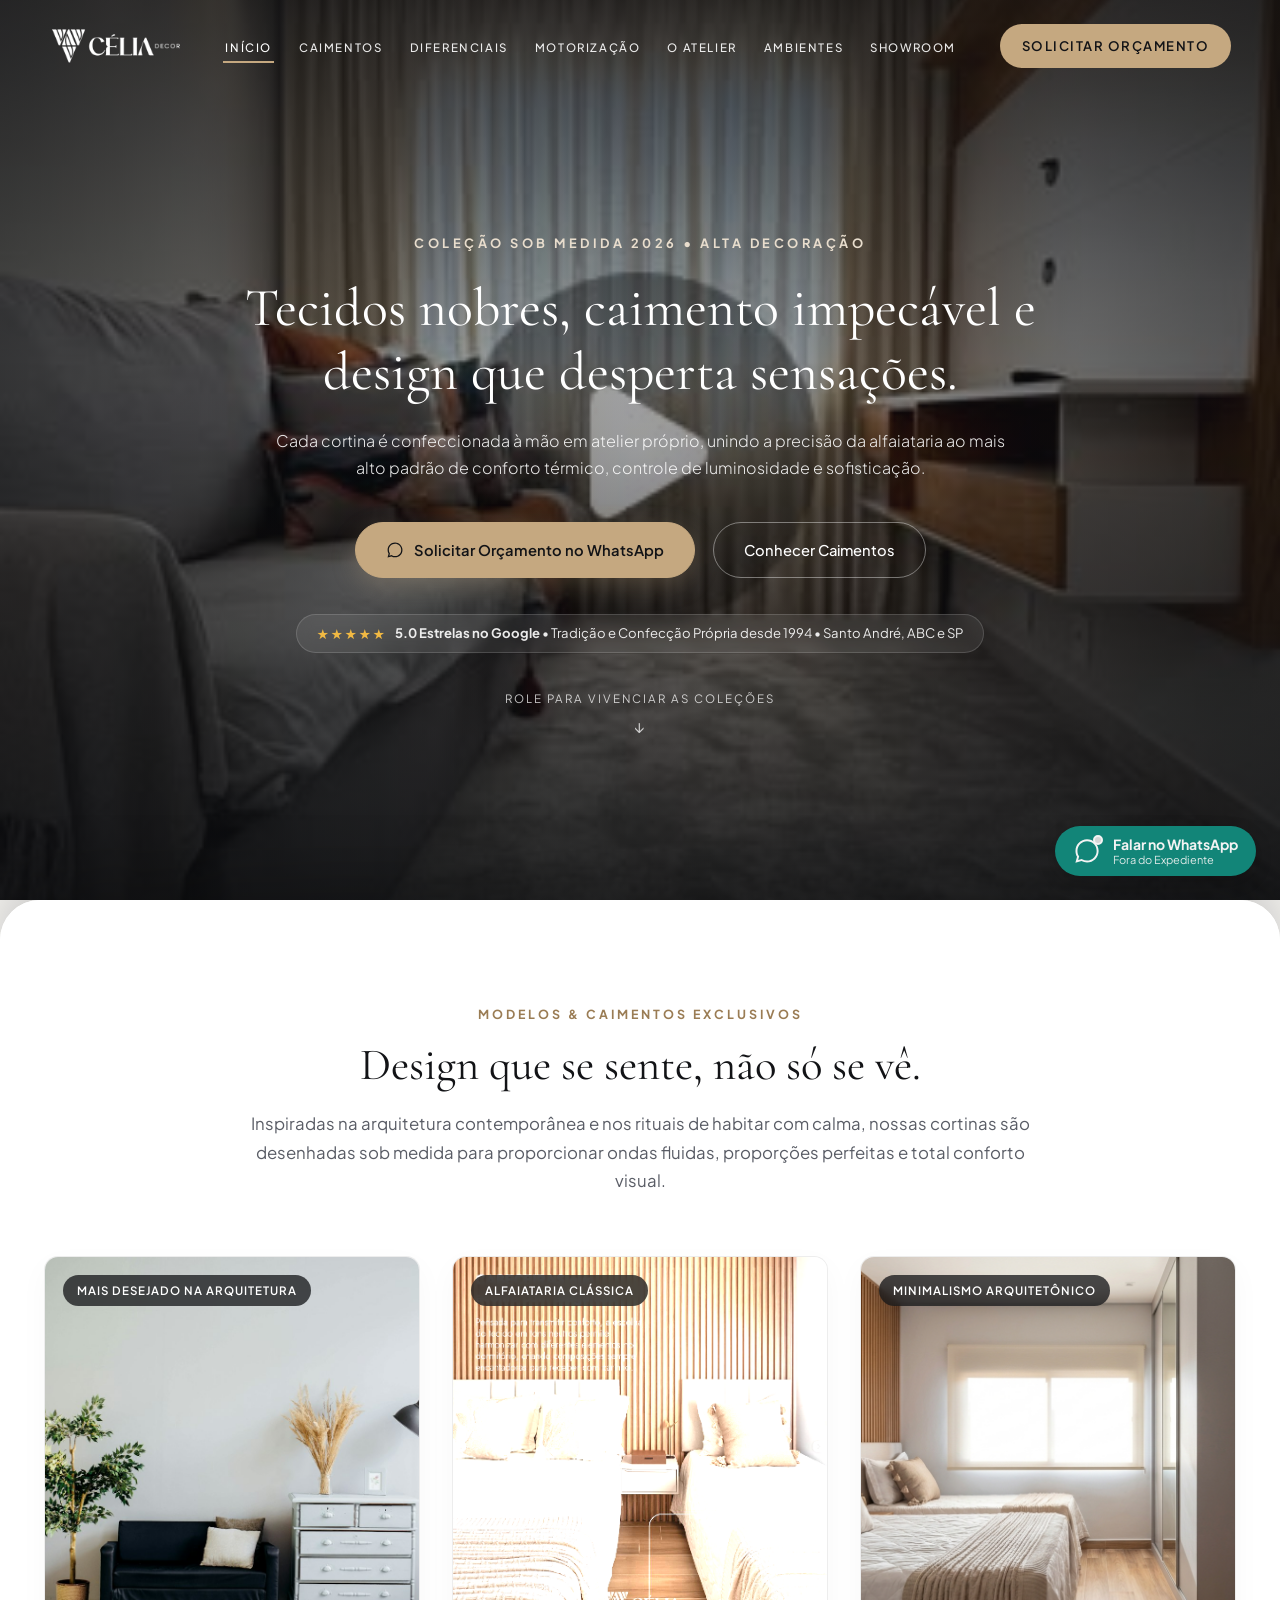
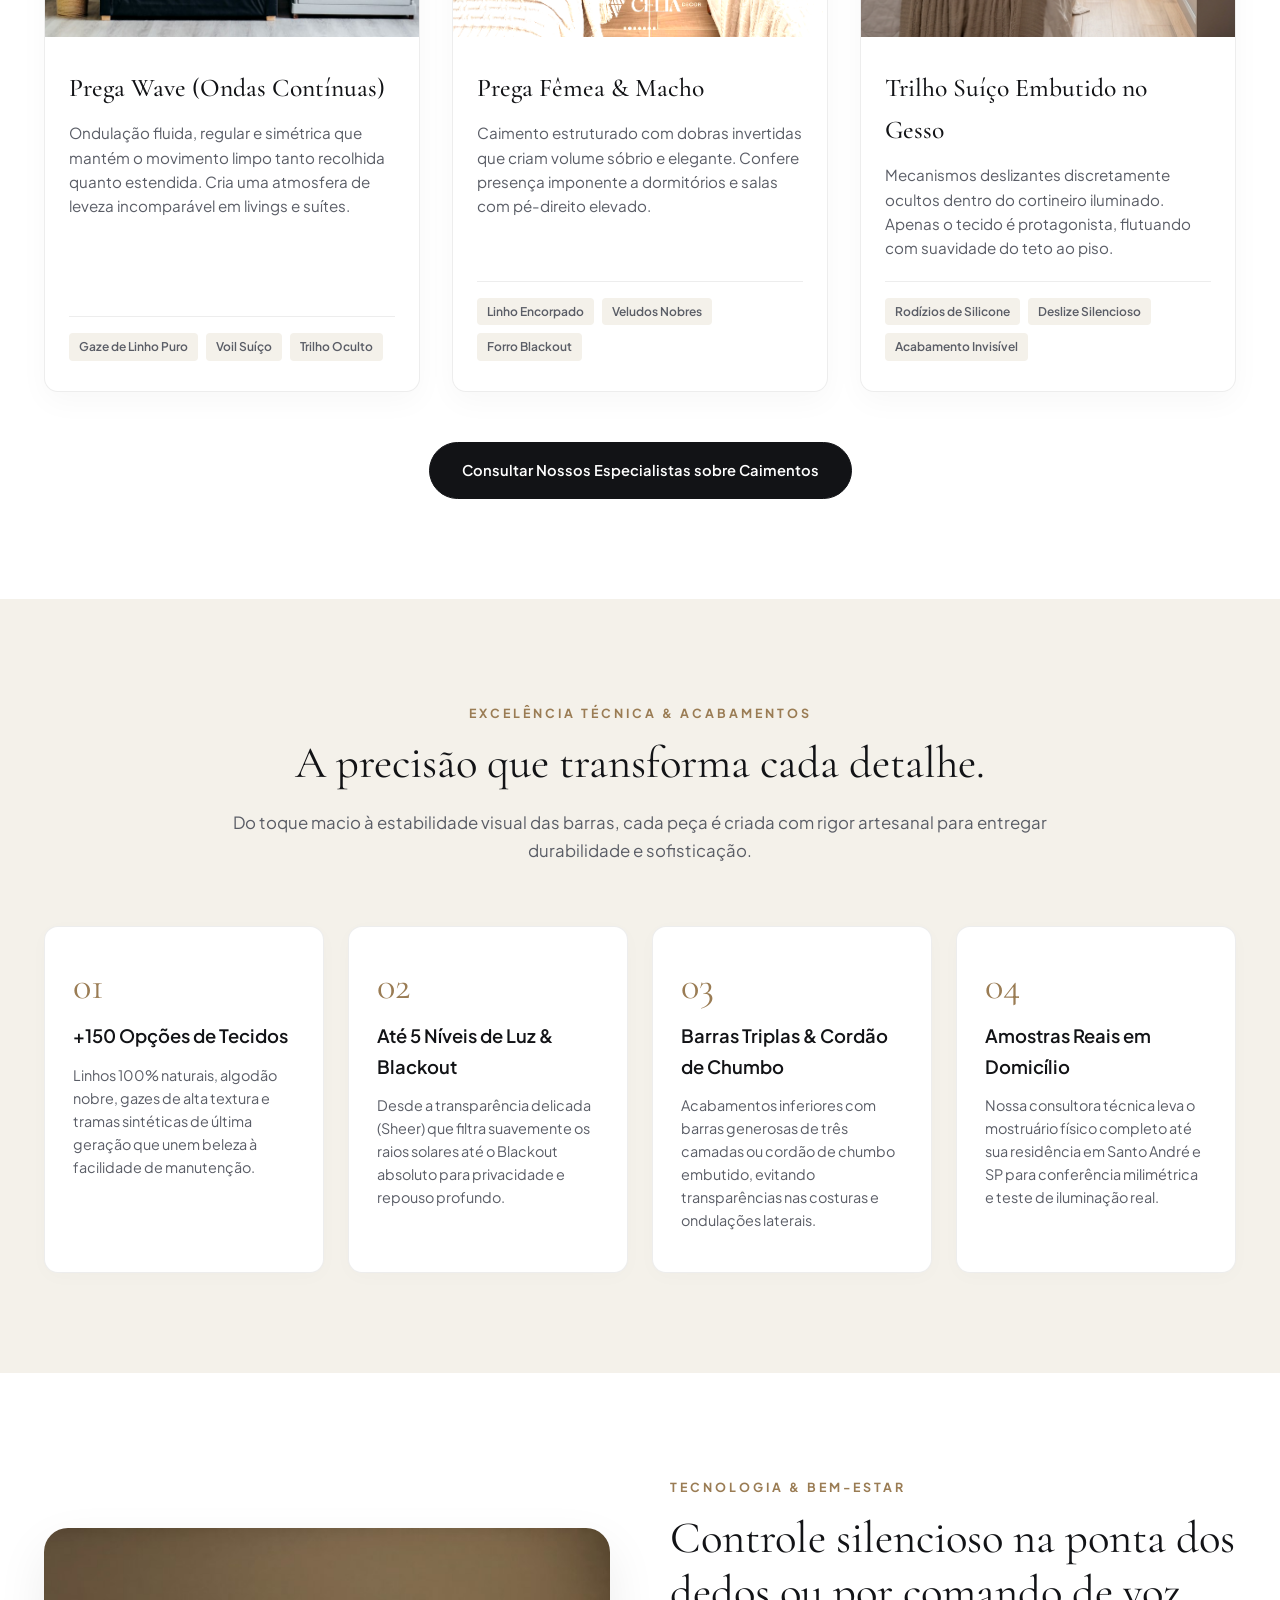
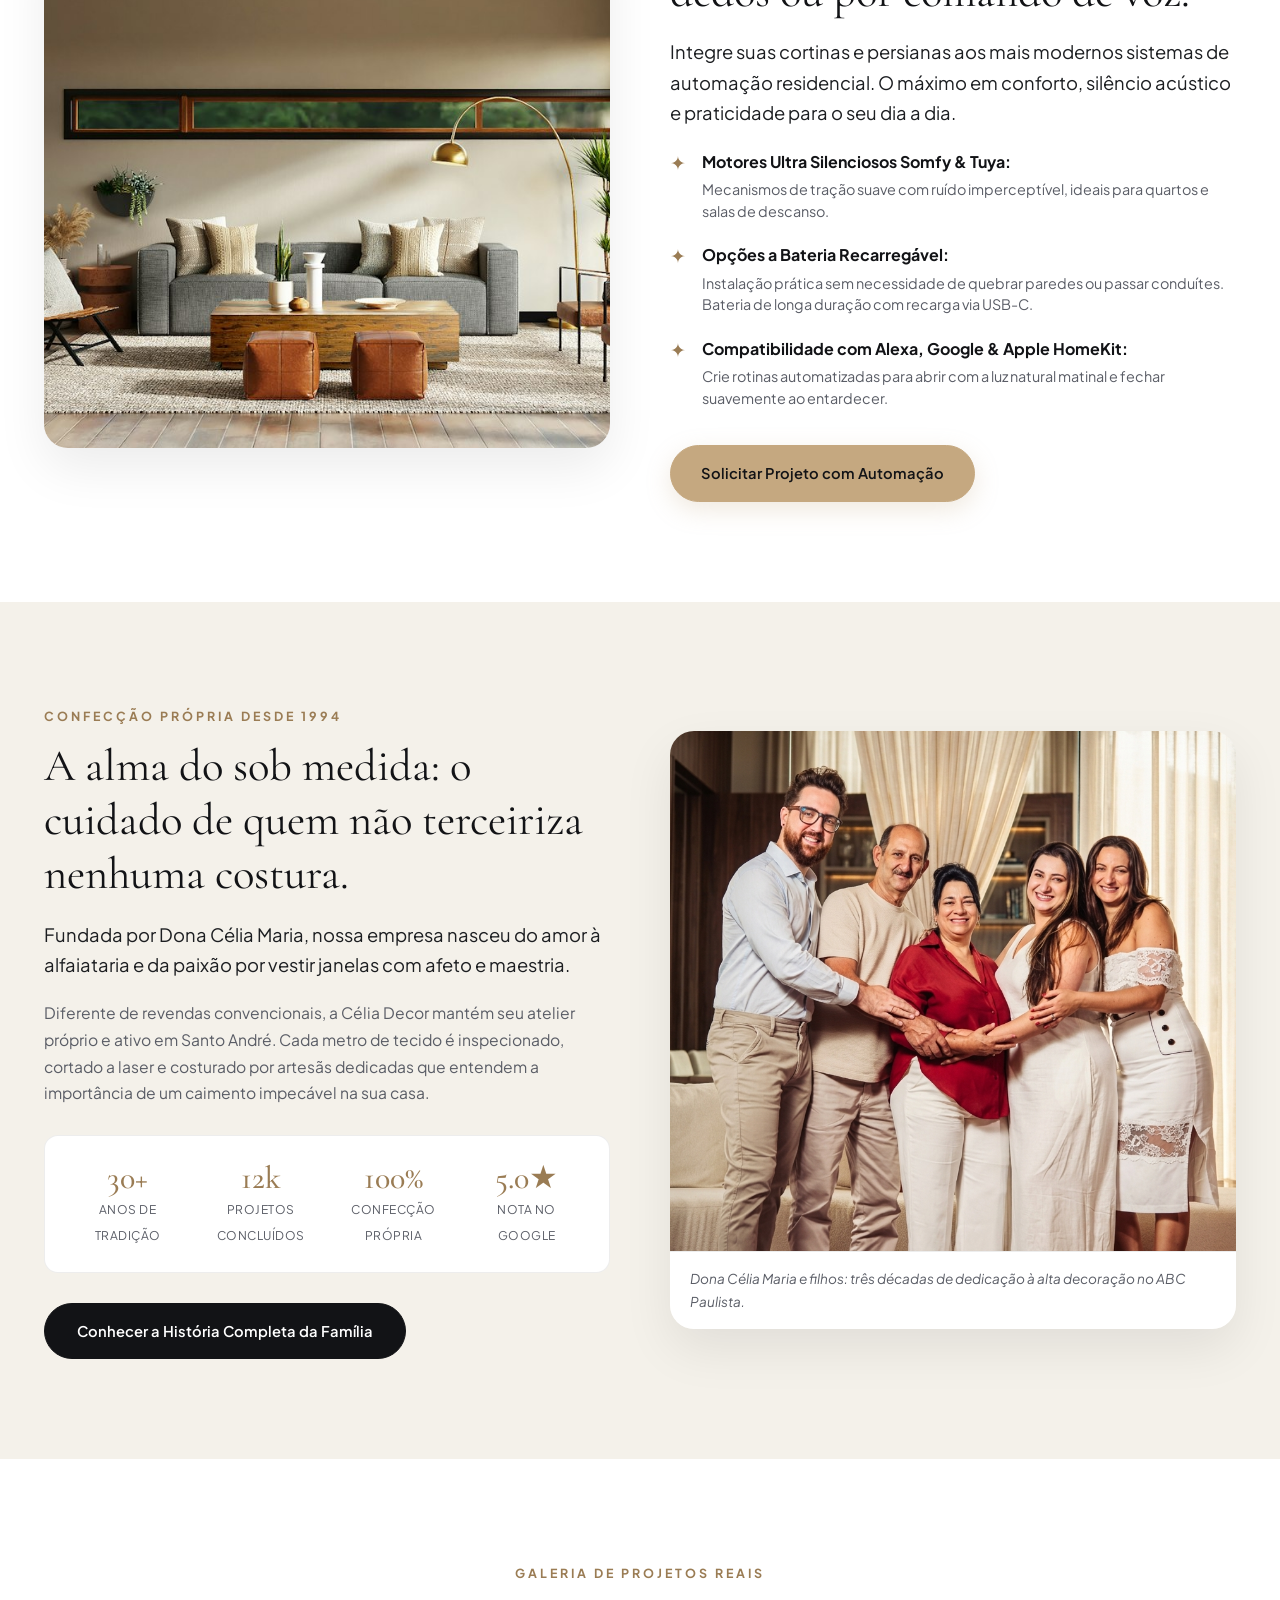
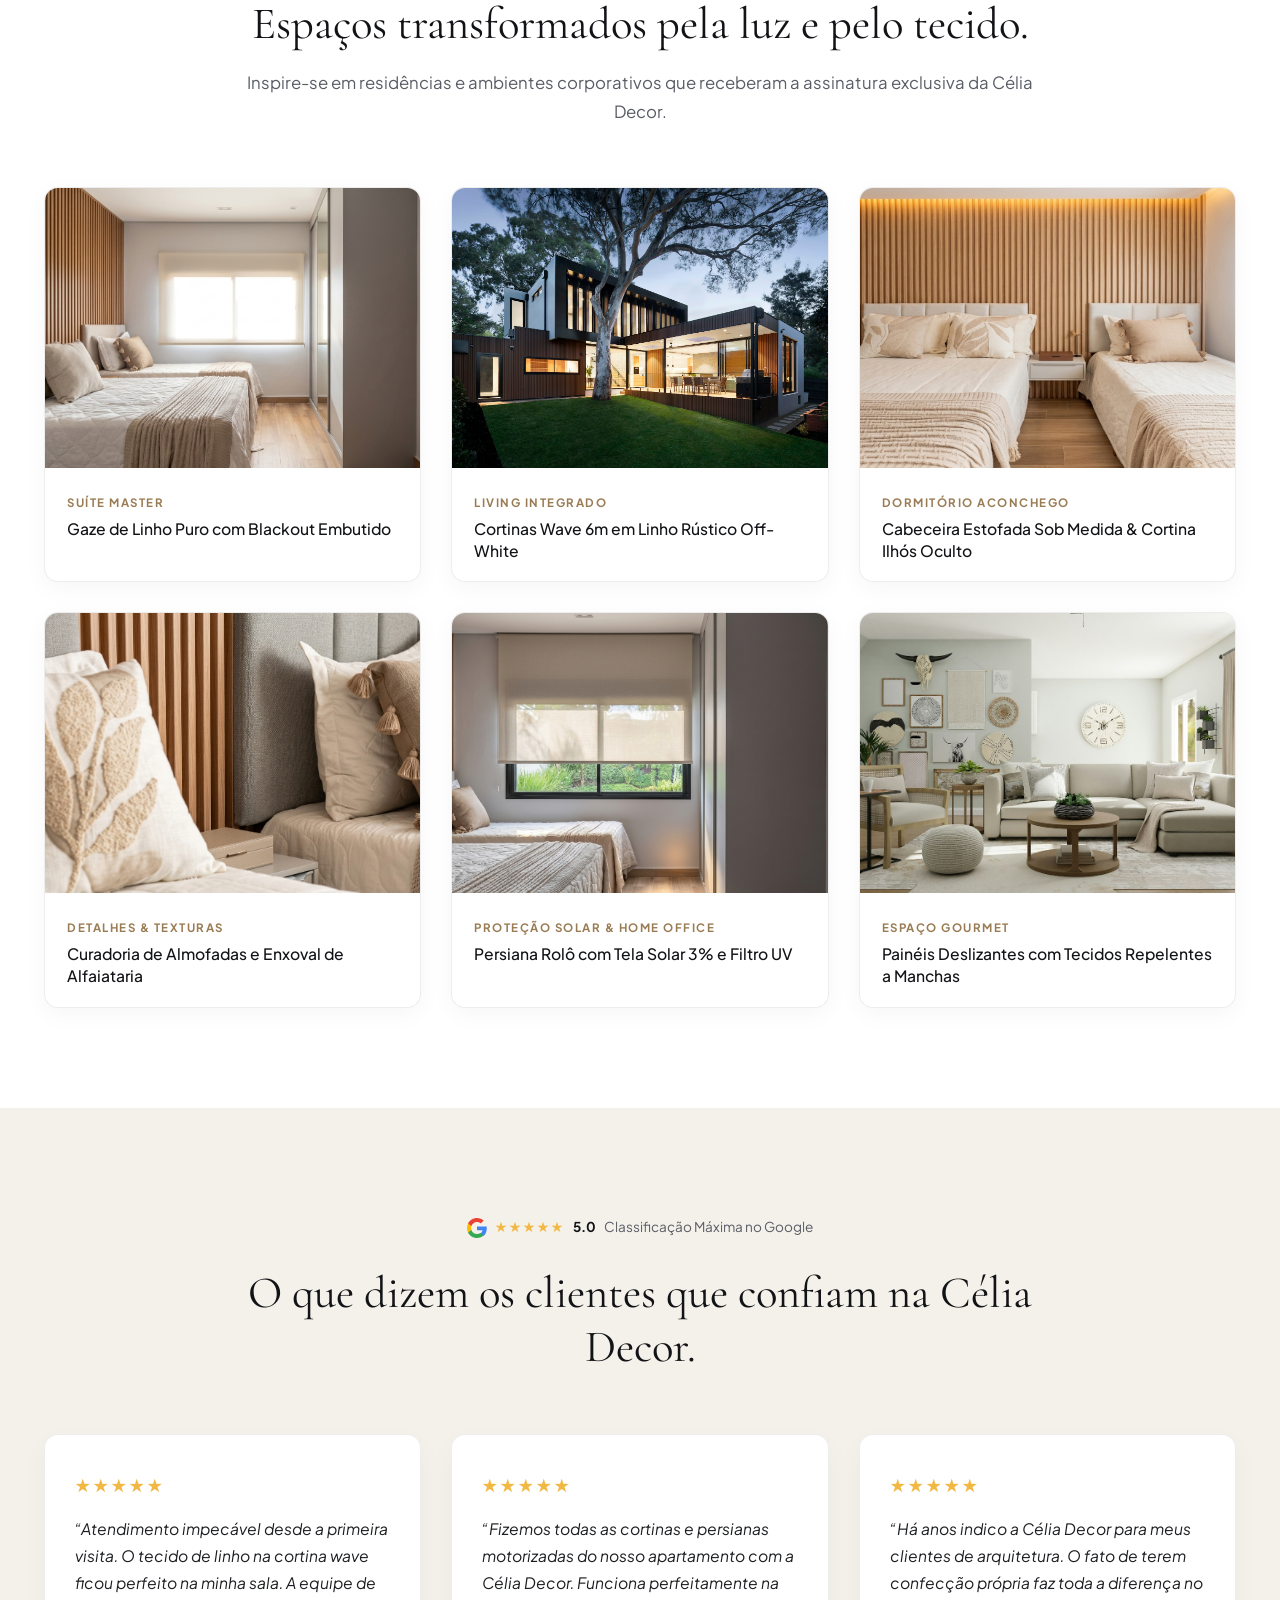
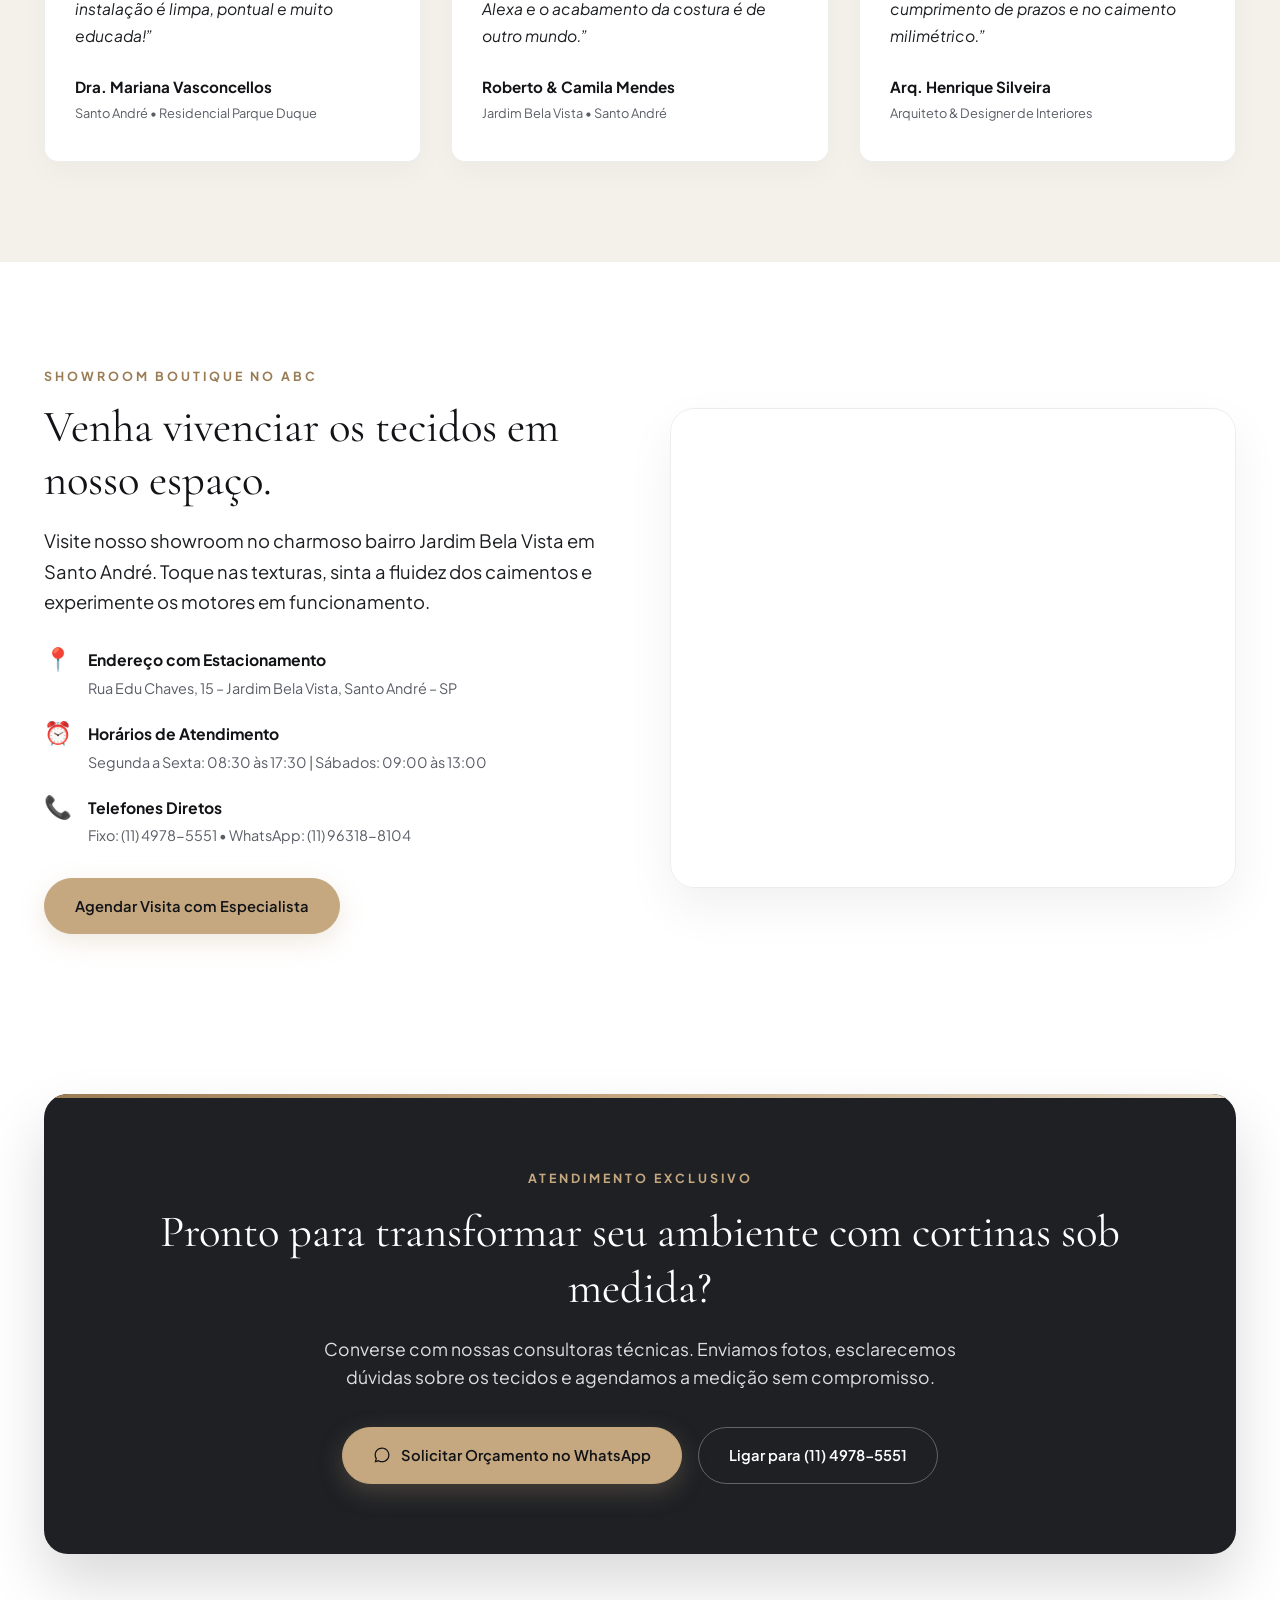
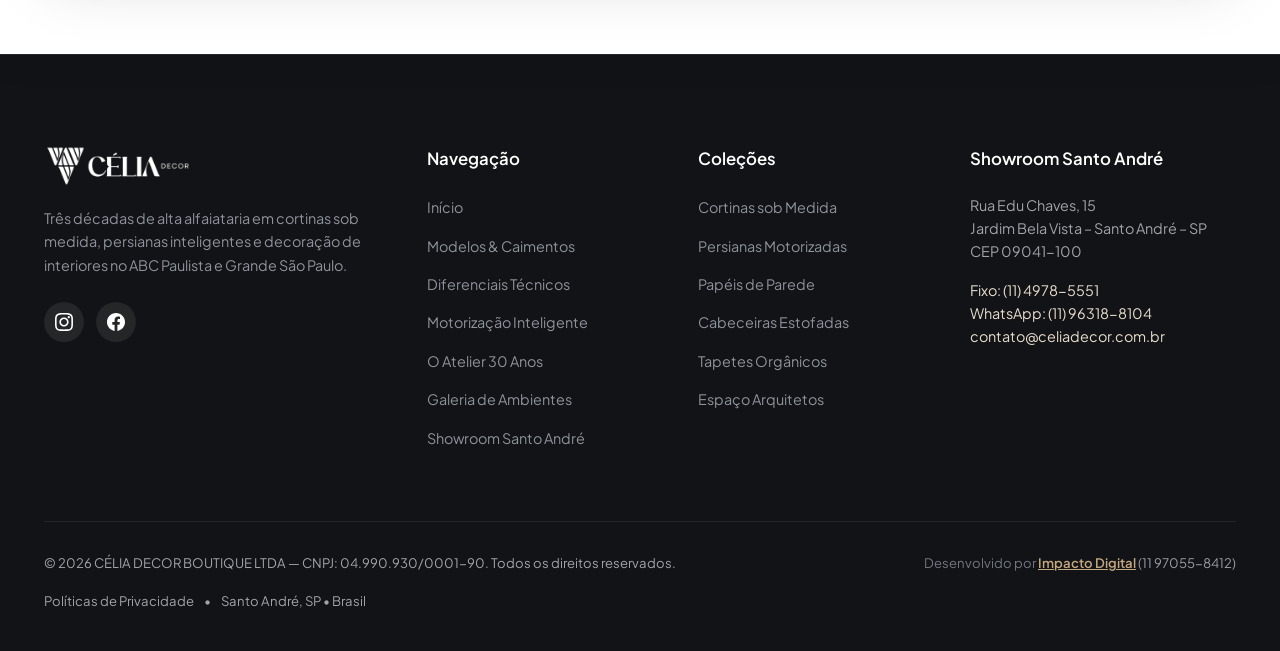
==== commit a2372daf: "feat: video hero continuo de fundo, cabecalho aereo espacoso e nova skill de ultra luxo" ====
--- a/index.html
+++ b/index.html
@@ -17,7 +17,8 @@
 <body>
 
   <!-- ========================================================================
-       1. HEADER MINIMALISTA & ELEGANTE (Inspirado no padrão Uniflex)
+       1. HEADER MINIMALISTA, ESPAÇOSO & ELEGANTE (Inspirado no padrão Uniflex)
+       Amplo respiro lateral, menu distribuído e máxima sofisticação
        ======================================================================== -->
   <header class="site-header transparent-at-top" id="siteHeader">
     <div class="header-inner">
@@ -99,500 +100,489 @@
   </aside>
 
   <!-- ========================================================================
-       2. HERO PRINCIPAL — IMPACTANTE, CLEAN E RESPONSIVO
-       Inspirado na estética da Uniflex Senses: fotografia ampla, tipografia leve
+       2. HERO COM VÍDEO CINEMATOGRÁFICO DE FUNDO (CONTINUOUS SCROLL HERO)
+       O vídeo roda silencioso no fundo e continua aparecendo conforme o usuário rola a página
        ======================================================================== -->
-  <section class="minimal-hero-section">
-    <div class="hero-bg-wrapper">
-      <img src="assets/images/hero-luxury-living.jpg" alt="Cortinas sob Medida Célia Decor em Living de Alto Padrão" class="hero-bg-img">
-      <div class="hero-clean-overlay"></div>
+  <section class="video-hero-stage">
+    <!-- Backdrop Fixo do Vídeo -->
+    <div class="video-hero-backdrop" id="videoHeroBackdrop">
+      <video class="video-hero-media" id="heroBgVideo" autoplay muted loop playsinline poster="assets/images/celia-video-poster.jpg">
+        <source src="assets/videos/celia-decor-apresentacao.mp4" type="video/mp4">
+      </video>
+      <div class="video-hero-scrim"></div>
     </div>
 
-    <div class="container hero-content-container">
-      <div class="hero-editorial-center">
-        <span class="hero-eyebrow">COLEÇÃO SOB MEDIDA 2026 • ALTA DECORAÇÃO</span>
-        <h1 class="hero-headline">Tecidos nobres, caimento impecável e design que desperta sensações.</h1>
-        <p class="hero-lead">Cada cortina é confeccionada à mão em atelier próprio, unindo a precisão da alfaiataria ao mais alto padrão de conforto térmico, controle de luminosidade e sofisticação.</p>
-        
-        <div class="hero-btn-row">
-          <a href="https://wa.me/5511963188104?text=Ol%C3%A1!%20Vim%20pelo%20site%20da%20C%C3%A9lia%20Decor%20e%20gostaria%20de%20um%20or%C3%A7amento." target="_blank" rel="noopener noreferrer" class="btn-primary-gold">
-            <svg viewBox="0 0 24 24" width="18" height="18" fill="currentColor">
-              <path d="M12.04 2C6.58 2 2.13 6.45 2.13 11.91C2.13 13.66 2.59 15.36 3.45 16.86L2.05 22L7.3 20.62C8.75 21.41 10.38 21.83 12.04 21.83C17.5 21.83 21.95 17.38 21.95 11.92C21.95 9.27 20.92 6.78 19.05 4.91C17.18 3.03 14.69 2 12.04 2M12.05 3.67C14.25 3.67 16.31 4.53 17.87 6.09C19.42 7.65 20.28 9.72 20.28 11.92C20.28 16.46 16.58 20.15 12.04 20.15C10.56 20.15 9.11 19.76 7.85 19L7.55 18.83L4.43 19.65L5.26 16.61L5.06 16.29C4.24 14.99 3.81 13.47 3.81 11.91C3.81 7.37 7.5 3.67 12.05 3.67Z"/>
-            </svg>
-            Solicitar Orçamento no WhatsApp
-          </a>
-          <a href="#caimentos" class="btn-secondary-outline">
-            Conhecer Caimentos
-          </a>
-        </div>
-
-        <!-- Linha Discreta de Confiança Google 5.0 -->
-        <div class="hero-trust-badge">
-          <span class="trust-stars">★★★★★</span>
-          <span class="trust-text"><strong>5.0 Estrelas no Google</strong> • Tradição e Confecção Própria desde 1994 • Santo André, ABC e SP</span>
-        </div>
+    <!-- Conteúdo Editorial do Hero -->
+    <div class="video-hero-content">
+      <span class="hero-eyebrow">COLEÇÃO SOB MEDIDA 2026 • ALTA DECORAÇÃO</span>
+      <h1 class="hero-headline">Tecidos nobres, caimento impecável e design que desperta sensações.</h1>
+      <p class="hero-lead">Cada cortina é confeccionada à mão em atelier próprio, unindo a precisão da alfaiataria ao mais alto padrão de conforto térmico, controle de luminosidade e sofisticação.</p>
+      
+      <div class="hero-btn-row">
+        <a href="https://wa.me/5511963188104?text=Ol%C3%A1!%20Vim%20pelo%20site%20da%20C%C3%A9lia%20Decor%20e%20gostaria%20de%20um%20or%C3%A7amento." target="_blank" rel="noopener noreferrer" class="btn-primary-gold">
+          <svg viewBox="0 0 24 24" width="18" height="18" fill="currentColor">
+            <path d="M12.04 2C6.58 2 2.13 6.45 2.13 11.91C2.13 13.66 2.59 15.36 3.45 16.86L2.05 22L7.3 20.62C8.75 21.41 10.38 21.83 12.04 21.83C17.5 21.83 21.95 17.38 21.95 11.92C21.95 9.27 20.92 6.78 19.05 4.91C17.18 3.03 14.69 2 12.04 2M12.05 3.67C14.25 3.67 16.31 4.53 17.87 6.09C19.42 7.65 20.28 9.72 20.28 11.92C20.28 16.46 16.58 20.15 12.04 20.15C10.56 20.15 9.11 19.76 7.85 19L7.55 18.83L4.43 19.65L5.26 16.61L5.06 16.29C4.24 14.99 3.81 13.47 3.81 11.91C3.81 7.37 7.5 3.67 12.05 3.67Z"/>
+          </svg>
+          Solicitar Orçamento no WhatsApp
+        </a>
+        <a href="#caimentos" class="btn-secondary-outline">
+          Conhecer Caimentos
+        </a>
+      </div>
+
+      <!-- Linha Discreta de Confiança Google 5.0 -->
+      <div class="hero-trust-badge">
+        <span class="trust-stars">★★★★★</span>
+        <span class="trust-text"><strong>5.0 Estrelas no Google</strong> • Tradição e Confecção Própria desde 1994 • Santo André, ABC e SP</span>
+      </div>
+
+      <!-- Indicador Sutil de Rolagem -->
+      <div class="hero-scroll-indicator">
+        <span>Role para vivenciar as coleções</span>
+        <div class="scroll-arrow">↓</div>
       </div>
     </div>
   </section>
 
   <!-- ========================================================================
-       3. SEÇÃO: CURADORIA DE CAIMENTOS & PREGAS
-       Estrutura idêntica à Uniflex Senses: foco em ondas regulares, volume e luz
+       CAMADA DE CORPO DO SITE (PAGE BODY LAYER)
+       Desliza suavemente sobre o vídeo de fundo com acabamento de puro luxo
        ======================================================================== -->
-  <section class="section-spacing bg-white" id="caimentos">
-    <div class="container">
-      <div class="section-header-centered">
-        <span class="section-kicker">MODELOS & CAIMENTOS EXCLUSIVOS</span>
-        <h2 class="section-title">Design que se sente, não só se vê.</h2>
-        <p class="section-subtitle">Inspiradas na arquitetura contemporânea e nos rituais de habitar com calma, nossas cortinas são desenhadas sob medida para proporcionar ondas fluidas, proporções perfeitas e total conforto visual.</p>
-      </div>
-
-      <div class="folds-three-grid">
-        <!-- Card 1: Prega Wave -->
-        <article class="fold-card">
-          <div class="fold-image-box">
-            <img src="assets/images/cortina-wave-detalhe.jpg" alt="Cortina Prega Wave em Linho Suíço Célia Decor" loading="lazy">
-            <span class="fold-badge">Mais Desejado na Arquitetura</span>
-          </div>
-          <div class="fold-body">
-            <h3 class="fold-title">Prega Wave (Ondas Contínuas)</h3>
-            <p class="fold-text">Ondulação fluida, regular e simétrica que mantém o movimento limpo tanto recolhida quanto estendida. Cria uma atmosfera de leveza incomparável em livings e suítes.</p>
-            <div class="fold-specs">
-              <span class="spec-tag">Gaze de Linho Puro</span>
-              <span class="spec-tag">Voil Suíço</span>
-              <span class="spec-tag">Trilho Oculto</span>
-            </div>
-          </div>
-        </article>
-
-        <!-- Card 2: Prega Fêmea & Macho -->
-        <article class="fold-card">
-          <div class="fold-image-box">
-            <img src="assets/images/transformacao-01-cabeceiras.png" alt="Cortina Prega Fêmea Estruturada Célia Decor" loading="lazy">
-            <span class="fold-badge">Alfaiataria Clássica</span>
-          </div>
-          <div class="fold-body">
-            <h3 class="fold-title">Prega Fêmea & Macho</h3>
-            <p class="fold-text">Caimento estruturado com dobras invertidas que criam volume sóbrio e elegante. Confere presença imponente a dormitórios e salas com pé-direito elevado.</p>
-            <div class="fold-specs">
-              <span class="spec-tag">Linho Encorpado</span>
-              <span class="spec-tag">Veludos Nobres</span>
-              <span class="spec-tag">Forro Blackout</span>
-            </div>
-          </div>
-        </article>
-
-        <!-- Card 3: Trilho Suíço Oculto -->
-        <article class="fold-card">
-          <div class="fold-image-box">
-            <img src="assets/images/tour-suite-01-ampla.jpg" alt="Cortina em Trilho Suíço Embutido no Cortineiro de Gesso" loading="lazy">
-            <span class="fold-badge">Minimalismo Arquitetônico</span>
-          </div>
-          <div class="fold-body">
-            <h3 class="fold-title">Trilho Suíço Embutido no Gesso</h3>
-            <p class="fold-text">Mecanismos deslizantes discretamente ocultos dentro do cortineiro iluminado. Apenas o tecido é protagonista, flutuando com suavidade do teto ao piso.</p>
-            <div class="fold-specs">
-              <span class="spec-tag">Rodízios de Silicone</span>
-              <span class="spec-tag">Deslize Silencioso</span>
-              <span class="spec-tag">Acabamento Invisível</span>
-            </div>
-          </div>
-        </article>
-      </div>
-
-      <div class="section-bottom-action">
-        <a href="https://wa.me/5511963188104?text=Ol%C3%A1!%20Gostaria%20de%20ajuda%20para%20escolher%20o%20melhor%20caimento%20de%20cortina%20para%20minha%20casa." target="_blank" rel="noopener noreferrer" class="btn-dark-clean">
-          Consultar Nossos Especialistas sobre Caimentos
-        </a>
-      </div>
-    </div>
-  </section>
+  <main class="page-body-layer">
+
+    <!-- ========================================================================
+         3. SEÇÃO: CURADORIA DE CAIMENTOS & PREGAS
+         Estrutura idêntica à Uniflex Senses: foco em ondas regulares, volume e luz
+         ======================================================================== -->
+    <section class="section-spacing bg-white" id="caimentos">
+      <div class="container">
+        <div class="section-header-centered">
+          <span class="section-kicker">MODELOS & CAIMENTOS EXCLUSIVOS</span>
+          <h2 class="section-title">Design que se sente, não só se vê.</h2>
+          <p class="section-subtitle">Inspiradas na arquitetura contemporânea e nos rituais de habitar com calma, nossas cortinas são desenhadas sob medida para proporcionar ondas fluidas, proporções perfeitas e total conforto visual.</p>
+        </div>
+
+        <div class="folds-three-grid">
+          <!-- Card 1: Prega Wave -->
+          <article class="fold-card">
+            <div class="fold-image-box">
+              <img src="assets/images/cortina-wave-detalhe.jpg" alt="Cortina Prega Wave em Linho Suíço Célia Decor" loading="lazy">
+              <span class="fold-badge">Mais Desejado na Arquitetura</span>
+            </div>
+            <div class="fold-body">
+              <h3 class="fold-title">Prega Wave (Ondas Contínuas)</h3>
+              <p class="fold-text">Ondulação fluida, regular e simétrica que mantém o movimento limpo tanto recolhida quanto estendida. Cria uma atmosfera de leveza incomparável em livings e suítes.</p>
+              <div class="fold-specs">
+                <span class="spec-tag">Gaze de Linho Puro</span>
+                <span class="spec-tag">Voil Suíço</span>
+                <span class="spec-tag">Trilho Oculto</span>
+              </div>
+            </div>
+          </article>
+
+          <!-- Card 2: Prega Fêmea & Macho -->
+          <article class="fold-card">
+            <div class="fold-image-box">
+              <img src="assets/images/transformacao-01-cabeceiras.png" alt="Cortina Prega Fêmea Estruturada Célia Decor" loading="lazy">
+              <span class="fold-badge">Alfaiataria Clássica</span>
+            </div>
+            <div class="fold-body">
+              <h3 class="fold-title">Prega Fêmea & Macho</h3>
+              <p class="fold-text">Caimento estruturado com dobras invertidas que criam volume sóbrio e elegante. Confere presença imponente a dormitórios e salas com pé-direito elevado.</p>
+              <div class="fold-specs">
+                <span class="spec-tag">Linho Encorpado</span>
+                <span class="spec-tag">Veludos Nobres</span>
+                <span class="spec-tag">Forro Blackout</span>
+              </div>
+            </div>
+          </article>
+
+          <!-- Card 3: Trilho Suíço Oculto -->
+          <article class="fold-card">
+            <div class="fold-image-box">
+              <img src="assets/images/tour-suite-01-ampla.jpg" alt="Cortina em Trilho Suíço Embutido no Cortineiro de Gesso" loading="lazy">
+              <span class="fold-badge">Minimalismo Arquitetônico</span>
+            </div>
+            <div class="fold-body">
+              <h3 class="fold-title">Trilho Suíço Embutido no Gesso</h3>
+              <p class="fold-text">Mecanismos deslizantes discretamente ocultos dentro do cortineiro iluminado. Apenas o tecido é protagonista, flutuando com suavidade do teto ao piso.</p>
+              <div class="fold-specs">
+                <span class="spec-tag">Rodízios de Silicone</span>
+                <span class="spec-tag">Deslize Silencioso</span>
+                <span class="spec-tag">Acabamento Invisível</span>
+              </div>
+            </div>
+          </article>
+        </div>
+
+        <div class="section-bottom-action">
+          <a href="https://wa.me/5511963188104?text=Ol%C3%A1!%20Gostaria%20de%20ajuda%20para%20escolher%20o%20melhor%20caimento%20de%20cortina%20para%20minha%20casa." target="_blank" rel="noopener noreferrer" class="btn-dark-clean">
+            Consultar Nossos Especialistas sobre Caimentos
+          </a>
+        </div>
+      </div>
+    </section>
+
+    <!-- ========================================================================
+         4. SEÇÃO: DIFERENCIAIS DA COLEÇÃO (Estilo Specs Minimalista Uniflex)
+         ======================================================================== -->
+    <section class="section-spacing bg-subtle" id="diferenciais">
+      <div class="container">
+        <div class="section-header-centered">
+          <span class="section-kicker">EXCELÊNCIA TÉCNICA & ACABAMENTOS</span>
+          <h2 class="section-title">A precisão que transforma cada detalhe.</h2>
+          <p class="section-subtitle">Do toque macio à estabilidade visual das barras, cada peça é criada com rigor artesanal para entregar durabilidade e sofisticação.</p>
+        </div>
+
+        <div class="specs-four-grid">
+          <div class="spec-box">
+            <div class="spec-number">01</div>
+            <h4 class="spec-title">+150 Opções de Tecidos</h4>
+            <p class="spec-desc">Linhos 100% naturais, algodão nobre, gazes de alta textura e tramas sintéticas de última geração que unem beleza à facilidade de manutenção.</p>
+          </div>
+
+          <div class="spec-box">
+            <div class="spec-number">02</div>
+            <h4 class="spec-title">Até 5 Níveis de Luz & Blackout</h4>
+            <p class="spec-desc">Desde a transparência delicada (Sheer) que filtra suavemente os raios solares até o Blackout absoluto para privacidade e repouso profundo.</p>
+          </div>
+
+          <div class="spec-box">
+            <div class="spec-number">03</div>
+            <h4 class="spec-title">Barras Triplas & Cordão de Chumbo</h4>
+            <p class="spec-desc">Acabamentos inferiores com barras generosas de três camadas ou cordão de chumbo embutido, evitando transparências nas costuras e ondulações laterais.</p>
+          </div>
+
+          <div class="spec-box">
+            <div class="spec-number">04</div>
+            <h4 class="spec-title">Amostras Reais em Domicílio</h4>
+            <p class="spec-desc">Nossa consultora técnica leva o mostruário físico completo até sua residência em Santo André e SP para conferência milimétrica e teste de iluminação real.</p>
+          </div>
+        </div>
+      </div>
+    </section>
+
+    <!-- ========================================================================
+         5. SEÇÃO: MOTORIZAÇÃO & AUTOMAÇÃO INTELIGENTE (Uniflex Connect Concept)
+         ======================================================================== -->
+    <section class="section-spacing bg-white" id="motorizacao">
+      <div class="container">
+        <div class="editorial-split-row">
+          <div class="editorial-media-col">
+            <div class="media-frame-shadow">
+              <img src="assets/images/automacao-smart.jpg" alt="Cortinas e Persianas Motorizadas Smart Home Célia Decor" loading="lazy">
+            </div>
+          </div>
+
+          <div class="editorial-text-col">
+            <span class="section-kicker">TECNOLOGIA & BEM-ESTAR</span>
+            <h2 class="section-title">Controle silencioso na ponta dos dedos ou por comando de voz.</h2>
+            <p class="editorial-lead">Integre suas cortinas e persianas aos mais modernos sistemas de automação residencial. O máximo em conforto, silêncio acústico e praticidade para o seu dia a dia.</p>
+            
+            <ul class="clean-features-list">
+              <li>
+                <span class="feature-icon">✦</span>
+                <div>
+                  <strong>Motores Ultra Silenciosos Somfy & Tuya:</strong>
+                  <p>Mecanismos de tração suave com ruído imperceptível, ideais para quartos e salas de descanso.</p>
+                </div>
+              </li>
+              <li>
+                <span class="feature-icon">✦</span>
+                <div>
+                  <strong>Opções a Bateria Recarregável:</strong>
+                  <p>Instalação prática sem necessidade de quebrar paredes ou passar conduítes. Bateria de longa duração com recarga via USB-C.</p>
+                </div>
+              </li>
+              <li>
+                <span class="feature-icon">✦</span>
+                <div>
+                  <strong>Compatibilidade com Alexa, Google & Apple HomeKit:</strong>
+                  <p>Crie rotinas automatizadas para abrir com a luz natural matinal e fechar suavemente ao entardecer.</p>
+                </div>
+              </li>
+            </ul>
+
+            <div class="editorial-cta-wrap">
+              <a href="https://wa.me/5511963188104?text=Ol%C3%A1!%20Gostaria%20de%20um%20projeto%20de%20cortinas%20motorizadas%20com%20automa%C3%A7%C3%A3o." target="_blank" rel="noopener noreferrer" class="btn-primary-gold">
+                Solicitar Projeto com Automação
+              </a>
+            </div>
+          </div>
+        </div>
+      </div>
+    </section>
+
+    <!-- ========================================================================
+         6. SEÇÃO: O ATELIER & A TRADIÇÃO FAMILIAR (30 Anos de História)
+         ======================================================================== -->
+    <section class="section-spacing bg-subtle" id="atelier">
+      <div class="container">
+        <div class="editorial-split-row reverse-mobile">
+          <div class="editorial-text-col">
+            <span class="section-kicker">CONFECÇÃO PRÓPRIA DESDE 1994</span>
+            <h2 class="section-title">A alma do sob medida: o cuidado de quem não terceiriza nenhuma costura.</h2>
+            <p class="editorial-lead">Fundada por Dona Célia Maria, nossa empresa nasceu do amor à alfaiataria e da paixão por vestir janelas com afeto e maestria.</p>
+            <p class="editorial-text">Diferente de revendas convencionais, a Célia Decor mantém seu atelier próprio e ativo em Santo André. Cada metro de tecido é inspecionado, cortado a laser e costurado por artesãs dedicadas que entendem a importância de um caimento impecável na sua casa.</p>
+            
+            <div class="heritage-stats-row">
+              <div class="heritage-stat">
+                <span class="stat-number">30+</span>
+                <span class="stat-label">Anos de Tradição</span>
+              </div>
+              <div class="heritage-stat">
+                <span class="stat-number">12k</span>
+                <span class="stat-label">Projetos Concluídos</span>
+              </div>
+              <div class="heritage-stat">
+                <span class="stat-number">100%</span>
+                <span class="stat-label">Confecção Própria</span>
+              </div>
+              <div class="heritage-stat">
+                <span class="stat-number">5.0★</span>
+                <span class="stat-label">Nota no Google</span>
+              </div>
+            </div>
+
+            <div class="editorial-cta-wrap">
+              <a href="sobre.html" class="btn-dark-clean">Conhecer a História Completa da Família</a>
+            </div>
+          </div>
+
+          <div class="editorial-media-col">
+            <div class="media-frame-shadow">
+              <img src="assets/images/familia-celia-decor.jpg" alt="Dona Célia e Família no Showroom Célia Decor em Santo André" loading="lazy">
+              <div class="caption-under-photo">
+                <span>Dona Célia Maria e filhos: três décadas de dedicação à alta decoração no ABC Paulista.</span>
+              </div>
+            </div>
+          </div>
+        </div>
+      </div>
+    </section>
+
+    <!-- ========================================================================
+         7. SEÇÃO: GALERIA DE AMBIENTES INSPIRADORES
+         Visual clean sem excesso de textos — Deixe as fotos de alta resolução falarem
+         ======================================================================== -->
+    <section class="section-spacing bg-white" id="ambientes">
+      <div class="container">
+        <div class="section-header-centered">
+          <span class="section-kicker">GALERIA DE PROJETOS REAIS</span>
+          <h2 class="section-title">Espaços transformados pela luz e pelo tecido.</h2>
+          <p class="section-subtitle">Inspire-se em residências e ambientes corporativos que receberam a assinatura exclusiva da Célia Decor.</p>
+        </div>
+
+        <div class="gallery-clean-grid">
+          <!-- Item 1: Suíte Master -->
+          <div class="gallery-card">
+            <div class="gallery-img-wrap">
+              <img src="assets/images/tour-suite-01-ampla.jpg" alt="Suíte Master com Cortina Wave em Gaze de Linho e Blackout" loading="lazy">
+            </div>
+            <div class="gallery-info">
+              <span class="gallery-tag">Suíte Master</span>
+              <h4 class="gallery-name">Gaze de Linho Puro com Blackout Embutido</h4>
+            </div>
+          </div>
+
+          <!-- Item 2: Living Duplo -->
+          <div class="gallery-card">
+            <div class="gallery-img-wrap">
+              <img src="assets/images/hero-luxury-living.jpg" alt="Living com Cortinas Wave Pé-Direito Duplo" loading="lazy">
+            </div>
+            <div class="gallery-info">
+              <span class="gallery-tag">Living Integrado</span>
+              <h4 class="gallery-name">Cortinas Wave 6m em Linho Rústico Off-White</h4>
+            </div>
+          </div>
+
+          <!-- Item 3: Dormitório Acolhedor -->
+          <div class="gallery-card">
+            <div class="gallery-img-wrap">
+              <img src="assets/images/tour-suite-02-cabeceira.jpg" alt="Dormitório com Cabeceira Estofada em Linho e Cortina Suíça" loading="lazy">
+            </div>
+            <div class="gallery-info">
+              <span class="gallery-tag">Dormitório Aconchego</span>
+              <h4 class="gallery-name">Cabeceira Estofada Sob Medida & Cortina Ilhós Oculto</h4>
+            </div>
+          </div>
+
+          <!-- Item 4: Macro Textura -->
+          <div class="gallery-card">
+            <div class="gallery-img-wrap">
+              <img src="assets/images/tour-suite-04-macro-textura.jpg" alt="Detalhe de Texturas e Almofadas Exclusivas Célia Decor" loading="lazy">
+            </div>
+            <div class="gallery-info">
+              <span class="gallery-tag">Detalhes & Texturas</span>
+              <h4 class="gallery-name">Curadoria de Almofadas e Enxoval de Alfaiataria</h4>
+            </div>
+          </div>
+
+          <!-- Item 5: Persiana Solar -->
+          <div class="gallery-card">
+            <div class="gallery-img-wrap">
+              <img src="assets/images/tour-suite-05-persiana-solar.jpg" alt="Persiana Rolô com Tela Solar 3% para Controle Térmico" loading="lazy">
+            </div>
+            <div class="gallery-info">
+              <span class="gallery-tag">Proteção Solar & Home Office</span>
+              <h4 class="gallery-name">Persiana Rolô com Tela Solar 3% e Filtro UV</h4>
+            </div>
+          </div>
+
+          <!-- Item 6: Showroom -->
+          <div class="gallery-card">
+            <div class="gallery-img-wrap">
+              <img src="assets/images/showroom-ambiente.jpg" alt="Espaço Gourmet com Cortinas Wave Célia Decor" loading="lazy">
+            </div>
+            <div class="gallery-info">
+              <span class="gallery-tag">Espaço Gourmet</span>
+              <h4 class="gallery-name">Painéis Deslizantes com Tecidos Repelentes a Manchas</h4>
+            </div>
+          </div>
+        </div>
+      </div>
+    </section>
+
+    <!-- ========================================================================
+         8. SEÇÃO: AVALIAÇÕES DO GOOGLE (5.0 Estrelas)
+         Três depoimentos reais com visual limpo e sem poluição
+         ======================================================================== -->
+    <section class="section-spacing bg-subtle" id="avaliacoes-google">
+      <div class="container">
+        <div class="section-header-centered">
+          <div class="google-rating-pill-static">
+            <svg viewBox="0 0 24 24" width="20" height="20">
+              <path fill="#4285F4" d="M23.745 12.27c0-.7-.06-1.4-.19-2.07H12v4.51h6.6c-.29 1.52-1.14 2.8-2.4 3.65v3.03h3.88c2.27-2.09 3.66-5.17 3.66-9.12z"/>
+              <path fill="#34A853" d="M12 24c3.24 0 5.95-1.08 7.93-2.91l-3.88-3.03c-1.08.72-2.45 1.16-4.05 1.16-3.12 0-5.77-2.1-6.72-4.93H1.25v3.13C3.27 21.41 7.34 24 12 24z"/>
+              <path fill="#FBBC05" d="M5.28 14.29c-.25-.72-.38-1.49-.38-2.29s.13-1.57.38-2.29V6.58H1.25C.45 8.18 0 10.03 0 12s.45 3.82 1.25 5.42l4.03-3.13z"/>
+              <path fill="#EA4335" d="M12 4.75c1.77 0 3.35.61 4.6 1.8l3.42-3.42C17.95 1.19 15.24 0 12 0 7.34 0 3.27 2.59 1.25 6.58l4.03 3.13c.95-2.83 3.6-4.96 6.72-4.96z"/>
+            </svg>
+            <span class="stars-gold">★★★★★</span>
+            <span class="rating-val">5.0</span>
+            <span class="rating-desc">Classificação Máxima no Google</span>
+          </div>
+          <h2 class="section-title">O que dizem os clientes que confiam na Célia Decor.</h2>
+        </div>
+
+        <div class="reviews-three-grid">
+          <!-- Depoimento 1 -->
+          <div class="review-clean-card">
+            <div class="review-stars">★★★★★</div>
+            <p class="review-quote">“Atendimento impecável desde a primeira visita. O tecido de linho na cortina wave ficou perfeito na minha sala. A equipe de instalação é limpa, pontual e muito educada!”</p>
+            <div class="review-author-meta">
+              <strong>Dra. Mariana Vasconcellos</strong>
+              <span>Santo André • Residencial Parque Duque</span>
+            </div>
+          </div>
+
+          <!-- Depoimento 2 -->
+          <div class="review-clean-card">
+            <div class="review-stars">★★★★★</div>
+            <p class="review-quote">“Fizemos todas as cortinas e persianas motorizadas do nosso apartamento com a Célia Decor. Funciona perfeitamente na Alexa e o acabamento da costura é de outro mundo.”</p>
+            <div class="review-author-meta">
+              <strong>Roberto & Camila Mendes</strong>
+              <span>Jardim Bela Vista • Santo André</span>
+            </div>
+          </div>
+
+          <!-- Depoimento 3 -->
+          <div class="review-clean-card">
+            <div class="review-stars">★★★★★</div>
+            <p class="review-quote">“Há anos indico a Célia Decor para meus clientes de arquitetura. O fato de terem confecção própria faz toda a diferença no cumprimento de prazos e no caimento milimétrico.”</p>
+            <div class="review-author-meta">
+              <strong>Arq. Henrique Silveira</strong>
+              <span>Arquiteto & Designer de Interiores</span>
+            </div>
+          </div>
+        </div>
+      </div>
+    </section>
+
+    <!-- ========================================================================
+         9. SEÇÃO: SHOWROOM BOUTIQUE & LOCALIZAÇÃO
+         ======================================================================== -->
+    <section class="section-spacing bg-white" id="showroom">
+      <div class="container">
+        <div class="editorial-split-row">
+          <div class="editorial-text-col">
+            <span class="section-kicker">SHOWROOM BOUTIQUE NO ABC</span>
+            <h2 class="section-title">Venha vivenciar os tecidos em nosso espaço.</h2>
+            <p class="editorial-lead">Visite nosso showroom no charmoso bairro Jardim Bela Vista em Santo André. Toque nas texturas, sinta a fluidez dos caimentos e experimente os motores em funcionamento.</p>
+            
+            <div class="showroom-details-list">
+              <div class="detail-item">
+                <div class="detail-icon">📍</div>
+                <div class="detail-text">
+                  <strong>Endereço com Estacionamento</strong>
+                  <p>Rua Edu Chaves, 15 – Jardim Bela Vista, Santo André – SP</p>
+                </div>
+              </div>
+
+              <div class="detail-item">
+                <div class="detail-icon">⏰</div>
+                <div class="detail-text">
+                  <strong>Horários de Atendimento</strong>
+                  <p>Segunda a Sexta: 08:30 às 17:30 | Sábados: 09:00 às 13:00</p>
+                </div>
+              </div>
+
+              <div class="detail-item">
+                <div class="detail-icon">📞</div>
+                <div class="detail-text">
+                  <strong>Telefones Diretos</strong>
+                  <p>Fixo: (11) 4978-5551 • WhatsApp: (11) 96318-8104</p>
+                </div>
+              </div>
+            </div>
+
+            <div class="editorial-cta-wrap">
+              <a href="https://wa.me/5511963188104?text=Ol%C3%A1!%20Gostaria%20de%20agendar%20uma%20visita%20ao%20Showroom%20da%20C%C3%A9lia%20Decor." target="_blank" rel="noopener noreferrer" class="btn-primary-gold">
+                Agendar Visita com Especialista
+              </a>
+            </div>
+          </div>
+
+          <div class="editorial-media-col">
+            <div class="map-container-clean">
+              <iframe 
+                src="https://maps.google.com/maps?q=Rua%20Edu%20Chaves,%2015,%20Jardim%20Bela%20Vista,%20Santo%20Andr%C3%A9%20SP&t=m&z=16&output=embed&iwloc=near" 
+                title="Localização do Showroom Célia Decor em Santo André"
+                loading="lazy">
+              </iframe>
+            </div>
+          </div>
+        </div>
+      </div>
+    </section>
+
+    <!-- ========================================================================
+         10. BANNER DE CONVERSÃO / ATENDIMENTO PERSONALIZADO
+         ======================================================================== -->
+    <section class="cta-banner-section">
+      <div class="container">
+        <div class="cta-banner-box">
+          <span class="cta-banner-kicker">ATENDIMENTO EXCLUSIVO</span>
+          <h2 class="cta-banner-title">Pronto para transformar seu ambiente com cortinas sob medida?</h2>
+          <p class="cta-banner-subtitle">Converse com nossas consultoras técnicas. Enviamos fotos, esclarecemos dúvidas sobre os tecidos e agendamos a medição sem compromisso.</p>
+          <div class="cta-banner-btns">
+            <a href="https://wa.me/5511963188104?text=Ol%C3%A1!%20Gostaria%20de%20receber%20um%20or%C3%A7amento%20de%20cortinas%20sob%20medida." target="_blank" rel="noopener noreferrer" class="btn-primary-gold">
+              <svg viewBox="0 0 24 24" width="18" height="18" fill="currentColor">
+                <path d="M12.04 2C6.58 2 2.13 6.45 2.13 11.91C2.13 13.66 2.59 15.36 3.45 16.86L2.05 22L7.3 20.62C8.75 21.41 10.38 21.83 12.04 21.83C17.5 21.83 21.95 17.38 21.95 11.92C21.95 9.27 20.92 6.78 19.05 4.91C17.18 3.03 14.69 2 12.04 2M12.05 3.67C14.25 3.67 16.31 4.53 17.87 6.09C19.42 7.65 20.28 9.72 20.28 11.92C20.28 16.46 16.58 20.15 12.04 20.15C10.56 20.15 9.11 19.76 7.85 19L7.55 18.83L4.43 19.65L5.26 16.61L5.06 16.29C4.24 14.99 3.81 13.47 3.81 11.91C3.81 7.37 7.5 3.67 12.05 3.67Z"/>
+              </svg>
+              Solicitar Orçamento no WhatsApp
+            </a>
+            <a href="tel:1149785551" class="btn-ghost-white">
+              Ligar para (11) 4978-5551
+            </a>
+          </div>
+        </div>
+      </div>
+    </section>
+
+  </main>
 
   <!-- ========================================================================
-       4. SEÇÃO: DIFERENCIAIS DA COLEÇÃO (Estilo Specs Minimalista Uniflex)
-       ======================================================================== -->
-  <section class="section-spacing bg-subtle" id="diferenciais">
-    <div class="container">
-      <div class="section-header-centered">
-        <span class="section-kicker">EXCELÊNCIA TÉCNICA & ACABAMENTOS</span>
-        <h2 class="section-title">A precisão que transforma cada detalhe.</h2>
-        <p class="section-subtitle">Do toque macio à estabilidade visual das barras, cada peça é criada com rigor artesanal para entregar durabilidade e sofisticação.</p>
-      </div>
-
-      <div class="specs-four-grid">
-        <div class="spec-box">
-          <div class="spec-number">01</div>
-          <h4 class="spec-title">+150 Opções de Tecidos</h4>
-          <p class="spec-desc">Linhos 100% naturais, algodão nobre, gazes de alta textura e tramas sintéticas de última geração que unem beleza à facilidade de manutenção.</p>
-        </div>
-
-        <div class="spec-box">
-          <div class="spec-number">02</div>
-          <h4 class="spec-title">Até 5 Níveis de Luz & Blackout</h4>
-          <p class="spec-desc">Desde a transparência delicada (Sheer) que filtra suavemente os raios solares até o Blackout absoluto para privacidade e repouso profundo.</p>
-        </div>
-
-        <div class="spec-box">
-          <div class="spec-number">03</div>
-          <h4 class="spec-title">Barras Triplas & Cordão de Chumbo</h4>
-          <p class="spec-desc">Acabamentos inferiores com barras generosas de três camadas ou cordão de chumbo embutido, evitando transparências nas costuras e ondulações laterais.</p>
-        </div>
-
-        <div class="spec-box">
-          <div class="spec-number">04</div>
-          <h4 class="spec-title">Amostras Reais em Domicílio</h4>
-          <p class="spec-desc">Nossa consultora técnica leva o mostruário físico completo até sua residência em Santo André e SP para conferência milimétrica e teste de iluminação real.</p>
-        </div>
-      </div>
-    </div>
-  </section>
-
-  <!-- ========================================================================
-       5. SEÇÃO: MOTORIZAÇÃO & AUTOMAÇÃO INTELIGENTE (Uniflex Connect Concept)
-       ======================================================================== -->
-  <section class="section-spacing bg-white" id="motorizacao">
-    <div class="container">
-      <div class="editorial-split-row">
-        <div class="editorial-media-col">
-          <div class="media-frame-shadow">
-            <img src="assets/images/automacao-smart.jpg" alt="Cortinas e Persianas Motorizadas Smart Home Célia Decor" loading="lazy">
-          </div>
-        </div>
-
-        <div class="editorial-text-col">
-          <span class="section-kicker">TECNOLOGIA & BEM-ESTAR</span>
-          <h2 class="section-title">Controle silencioso na ponta dos dedos ou por comando de voz.</h2>
-          <p class="editorial-lead">Integre suas cortinas e persianas aos mais modernos sistemas de automação residencial. O máximo em conforto, silêncio acústico e praticidade para o seu dia a dia.</p>
-          
-          <ul class="clean-features-list">
-            <li>
-              <span class="feature-icon">✦</span>
-              <div>
-                <strong>Motores Ultra Silenciosos Somfy & Tuya:</strong>
-                <p>Mecanismos de tração suave com ruído imperceptível, ideais para quartos e salas de descanso.</p>
-              </div>
-            </li>
-            <li>
-              <span class="feature-icon">✦</span>
-              <div>
-                <strong>Opções a Bateria Recarregável:</strong>
-                <p>Instalação prática sem necessidade de quebrar paredes ou passar conduítes. Bateria de longa duração com recarga via USB-C.</p>
-              </div>
-            </li>
-            <li>
-              <span class="feature-icon">✦</span>
-              <div>
-                <strong>Compatibilidade com Alexa, Google & Apple HomeKit:</strong>
-                <p>Crie rotinas automatizadas para abrir com a luz natural matinal e fechar suavemente ao entardecer.</p>
-              </div>
-            </li>
-          </ul>
-
-          <div class="editorial-cta-wrap">
-            <a href="https://wa.me/5511963188104?text=Ol%C3%A1!%20Gostaria%20de%20um%20projeto%20de%20cortinas%20motorizadas%20com%20automa%C3%A7%C3%A3o." target="_blank" rel="noopener noreferrer" class="btn-primary-gold">
-              Solicitar Projeto com Automação
-            </a>
-          </div>
-        </div>
-      </div>
-    </div>
-  </section>
-
-  <!-- ========================================================================
-       6. SEÇÃO: O ATELIER & A TRADIÇÃO FAMILIAR (30 Anos de História)
-       ======================================================================== -->
-  <section class="section-spacing bg-subtle" id="atelier">
-    <div class="container">
-      <div class="editorial-split-row reverse-mobile">
-        <div class="editorial-text-col">
-          <span class="section-kicker">CONFECÇÃO PRÓPRIA DESDE 1994</span>
-          <h2 class="section-title">A alma do sob medida: o cuidado de quem não terceiriza nenhuma costura.</h2>
-          <p class="editorial-lead">Fundada por Dona Célia Maria, nossa empresa nasceu do amor à alfaiataria e da paixão por vestir janelas com afeto e maestria.</p>
-          <p class="editorial-text">Diferente de revendas convencionais, a Célia Decor mantém seu atelier próprio e ativo em Santo André. Cada metro de tecido é inspecionado, cortado a laser e costurado por artesãs dedicadas que entendem a importância de um caimento impecável na sua casa.</p>
-          
-          <div class="heritage-stats-row">
-            <div class="heritage-stat">
-              <span class="stat-number">30+</span>
-              <span class="stat-label">Anos de Tradição</span>
-            </div>
-            <div class="heritage-stat">
-              <span class="stat-number">12k</span>
-              <span class="stat-label">Projetos Concluídos</span>
-            </div>
-            <div class="heritage-stat">
-              <span class="stat-number">100%</span>
-              <span class="stat-label">Confecção Própria</span>
-            </div>
-            <div class="heritage-stat">
-              <span class="stat-number">5.0★</span>
-              <span class="stat-label">Nota no Google</span>
-            </div>
-          </div>
-
-          <div class="editorial-cta-wrap">
-            <a href="sobre.html" class="btn-dark-clean">Conhecer a História Completa da Família</a>
-          </div>
-        </div>
-
-        <div class="editorial-media-col">
-          <div class="media-frame-shadow">
-            <img src="assets/images/familia-celia-decor.jpg" alt="Dona Célia e Família no Showroom Célia Decor em Santo André" loading="lazy">
-            <div class="caption-under-photo">
-              <span>Dona Célia Maria e filhos: três décadas de dedicação à alta decoração no ABC Paulista.</span>
-            </div>
-          </div>
-        </div>
-      </div>
-    </div>
-  </section>
-
-  <!-- ========================================================================
-       7. SEÇÃO: GALERIA DE AMBIENTES INSPIRADORES
-       Visual clean sem excesso de textos — Deixe as fotos de alta resolução falarem
-       ======================================================================== -->
-  <section class="section-spacing bg-white" id="ambientes">
-    <div class="container">
-      <div class="section-header-centered">
-        <span class="section-kicker">GALERIA DE PROJETOS REAIS</span>
-        <h2 class="section-title">Espaços transformados pela luz e pelo tecido.</h2>
-        <p class="section-subtitle">Inspire-se em residências e ambientes corporativos que receberam a assinatura exclusiva da Célia Decor.</p>
-      </div>
-
-      <div class="gallery-clean-grid">
-        <!-- Item 1: Suíte Master -->
-        <div class="gallery-card">
-          <div class="gallery-img-wrap">
-            <img src="assets/images/tour-suite-01-ampla.jpg" alt="Suíte Master com Cortina Wave em Gaze de Linho e Blackout" loading="lazy">
-          </div>
-          <div class="gallery-info">
-            <span class="gallery-tag">Suíte Master</span>
-            <h4 class="gallery-name">Gaze de Linho Puro com Blackout Embutido</h4>
-          </div>
-        </div>
-
-        <!-- Item 2: Living Duplo -->
-        <div class="gallery-card">
-          <div class="gallery-img-wrap">
-            <img src="assets/images/hero-luxury-living.jpg" alt="Living com Cortinas Wave Pé-Direito Duplo" loading="lazy">
-          </div>
-          <div class="gallery-info">
-            <span class="gallery-tag">Living Integrado</span>
-            <h4 class="gallery-name">Cortinas Wave 6m em Linho Rústico Off-White</h4>
-          </div>
-        </div>
-
-        <!-- Item 3: Dormitório Acolhedor -->
-        <div class="gallery-card">
-          <div class="gallery-img-wrap">
-            <img src="assets/images/tour-suite-02-cabeceira.jpg" alt="Dormitório com Cabeceira Estofada em Linho e Cortina Suíça" loading="lazy">
-          </div>
-          <div class="gallery-info">
-            <span class="gallery-tag">Dormitório Aconchego</span>
-            <h4 class="gallery-name">Cabeceira Estofada Sob Medida & Cortina Ilhós Oculto</h4>
-          </div>
-        </div>
-
-        <!-- Item 4: Macro Textura -->
-        <div class="gallery-card">
-          <div class="gallery-img-wrap">
-            <img src="assets/images/tour-suite-04-macro-textura.jpg" alt="Detalhe de Texturas e Almofadas Exclusivas Célia Decor" loading="lazy">
-          </div>
-          <div class="gallery-info">
-            <span class="gallery-tag">Detalhes & Texturas</span>
-            <h4 class="gallery-name">Curadoria de Almofadas e Enxoval de Alfaiataria</h4>
-          </div>
-        </div>
-
-        <!-- Item 5: Persiana Solar -->
-        <div class="gallery-card">
-          <div class="gallery-img-wrap">
-            <img src="assets/images/tour-suite-05-persiana-solar.jpg" alt="Persiana Rolô com Tela Solar 3% para Controle Térmico" loading="lazy">
-          </div>
-          <div class="gallery-info">
-            <span class="gallery-tag">Proteção Solar & Home Office</span>
-            <h4 class="gallery-name">Persiana Rolô com Tela Solar 3% e Filtro UV</h4>
-          </div>
-        </div>
-
-        <!-- Item 6: Showroom -->
-        <div class="gallery-card">
-          <div class="gallery-img-wrap">
-            <img src="assets/images/showroom-ambiente.jpg" alt="Espaço Gourmet com Cortinas Wave Célia Decor" loading="lazy">
-          </div>
-          <div class="gallery-info">
-            <span class="gallery-tag">Espaço Gourmet</span>
-            <h4 class="gallery-name">Painéis Deslizantes com Tecidos Repelentes a Manchas</h4>
-          </div>
-        </div>
-      </div>
-    </div>
-  </section>
-
-  <!-- ========================================================================
-       8. SEÇÃO: VÍDEO DE APRESENTAÇÃO INSTITUCIONAL
-       Clean, elegante, sem popups agressivos
-       ======================================================================== -->
-  <section class="section-spacing bg-subtle" id="apresentacao-video">
-    <div class="container">
-      <div class="section-header-centered">
-        <span class="section-kicker">VIVENCIE O ATELIER</span>
-        <h2 class="section-title">A arte de confeccionar sonhos em movimento.</h2>
-        <p class="section-subtitle">Assista aos bastidores da nossa confecção artesanal e veja de perto o cuidado em cada ponto e acabamento.</p>
-      </div>
-
-      <div class="video-clean-container">
-        <video 
-          id="celiaStudioVideo"
-          class="celia-video-element"
-          poster="assets/images/celia-video-poster.jpg"
-          preload="metadata"
-          controls
-          playsinline>
-          <source src="assets/videos/celia-decor-apresentacao.mp4" type="video/mp4">
-          Seu navegador não suporta reprodução de vídeos HTML5.
-        </video>
-      </div>
-    </div>
-  </section>
-
-  <!-- ========================================================================
-       9. SEÇÃO: AVALIAÇÕES DO GOOGLE (5.0 Estrelas)
-       Três depoimentos reais com visual limpo e sem poluição
-       ======================================================================== -->
-  <section class="section-spacing bg-white" id="avaliacoes-google">
-    <div class="container">
-      <div class="section-header-centered">
-        <div class="google-rating-pill-static">
-          <svg viewBox="0 0 24 24" width="20" height="20">
-            <path fill="#4285F4" d="M23.745 12.27c0-.7-.06-1.4-.19-2.07H12v4.51h6.6c-.29 1.52-1.14 2.8-2.4 3.65v3.03h3.88c2.27-2.09 3.66-5.17 3.66-9.12z"/>
-            <path fill="#34A853" d="M12 24c3.24 0 5.95-1.08 7.93-2.91l-3.88-3.03c-1.08.72-2.45 1.16-4.05 1.16-3.12 0-5.77-2.1-6.72-4.93H1.25v3.13C3.27 21.41 7.34 24 12 24z"/>
-            <path fill="#FBBC05" d="M5.28 14.29c-.25-.72-.38-1.49-.38-2.29s.13-1.57.38-2.29V6.58H1.25C.45 8.18 0 10.03 0 12s.45 3.82 1.25 5.42l4.03-3.13z"/>
-            <path fill="#EA4335" d="M12 4.75c1.77 0 3.35.61 4.6 1.8l3.42-3.42C17.95 1.19 15.24 0 12 0 7.34 0 3.27 2.59 1.25 6.58l4.03 3.13c.95-2.83 3.6-4.96 6.72-4.96z"/>
-          </svg>
-          <span class="stars-gold">★★★★★</span>
-          <span class="rating-val">5.0</span>
-          <span class="rating-desc">Classificação Máxima no Google</span>
-        </div>
-        <h2 class="section-title">O que dizem os clientes que confiam na Célia Decor.</h2>
-      </div>
-
-      <div class="reviews-three-grid">
-        <!-- Depoimento 1 -->
-        <div class="review-clean-card">
-          <div class="review-stars">★★★★★</div>
-          <p class="review-quote">“Atendimento impecável desde a primeira visita. O tecido de linho na cortina wave ficou perfeito na minha sala. A equipe de instalação é limpa, pontual e muito educada!”</p>
-          <div class="review-author-meta">
-            <strong>Dra. Mariana Vasconcellos</strong>
-            <span>Santo André • Residencial Parque Duque</span>
-          </div>
-        </div>
-
-        <!-- Depoimento 2 -->
-        <div class="review-clean-card">
-          <div class="review-stars">★★★★★</div>
-          <p class="review-quote">“Fizemos todas as cortinas e persianas motorizadas do nosso apartamento com a Célia Decor. Funciona perfeitamente na Alexa e o acabamento da costura é de outro mundo.”</p>
-          <div class="review-author-meta">
-            <strong>Roberto & Camila Mendes</strong>
-            <span>Jardim Bela Vista • Santo André</span>
-          </div>
-        </div>
-
-        <!-- Depoimento 3 -->
-        <div class="review-clean-card">
-          <div class="review-stars">★★★★★</div>
-          <p class="review-quote">“Há anos indico a Célia Decor para meus clientes de arquitetura. O fato de terem confecção própria faz toda a diferença no cumprimento de prazos e no caimento milimétrico.”</p>
-          <div class="review-author-meta">
-            <strong>Arq. Henrique Silveira</strong>
-            <span>Arquiteto & Designer de Interiores</span>
-          </div>
-        </div>
-      </div>
-    </div>
-  </section>
-
-  <!-- ========================================================================
-       10. SEÇÃO: SHOWROOM BOUTIQUE & LOCALIZAÇÃO
-       ======================================================================== -->
-  <section class="section-spacing bg-subtle" id="showroom">
-    <div class="container">
-      <div class="editorial-split-row">
-        <div class="editorial-text-col">
-          <span class="section-kicker">SHOWROOM BOUTIQUE NO ABC</span>
-          <h2 class="section-title">Venha vivenciar os tecidos em nosso espaço.</h2>
-          <p class="editorial-lead">Visite nosso showroom no charmoso bairro Jardim Bela Vista em Santo André. Toque nas texturas, sinta a fluidez dos caimentos e experimente os motores em funcionamento.</p>
-          
-          <div class="showroom-details-list">
-            <div class="detail-item">
-              <div class="detail-icon">📍</div>
-              <div class="detail-text">
-                <strong>Endereço com Estacionamento</strong>
-                <p>Rua Edu Chaves, 15 – Jardim Bela Vista, Santo André – SP</p>
-              </div>
-            </div>
-
-            <div class="detail-item">
-              <div class="detail-icon">⏰</div>
-              <div class="detail-text">
-                <strong>Horários de Atendimento</strong>
-                <p>Segunda a Sexta: 08:30 às 17:30 | Sábados: 09:00 às 13:00</p>
-              </div>
-            </div>
-
-            <div class="detail-item">
-              <div class="detail-icon">📞</div>
-              <div class="detail-text">
-                <strong>Telefones Diretos</strong>
-                <p>Fixo: (11) 4978-5551 • WhatsApp: (11) 96318-8104</p>
-              </div>
-            </div>
-          </div>
-
-          <div class="editorial-cta-wrap">
-            <a href="https://wa.me/5511963188104?text=Ol%C3%A1!%20Gostaria%20de%20agendar%20uma%20visita%20ao%20Showroom%20da%20C%C3%A9lia%20Decor." target="_blank" rel="noopener noreferrer" class="btn-primary-gold">
-              Agendar Visita com Especialista
-            </a>
-          </div>
-        </div>
-
-        <div class="editorial-media-col">
-          <div class="map-container-clean">
-            <iframe 
-              src="https://maps.google.com/maps?q=Rua%20Edu%20Chaves,%2015,%20Jardim%20Bela%20Vista,%20Santo%20Andr%C3%A9%20SP&t=m&z=16&output=embed&iwloc=near" 
-              title="Localização do Showroom Célia Decor em Santo André"
-              loading="lazy">
-            </iframe>
-          </div>
-        </div>
-      </div>
-    </div>
-  </section>
-
-  <!-- ========================================================================
-       11. BANNER DE CONVERSÃO / ATENDIMENTO PERSONALIZADO
-       ======================================================================== -->
-  <section class="cta-banner-section">
-    <div class="container">
-      <div class="cta-banner-box">
-        <span class="cta-banner-kicker">ATENDIMENTO EXCLUSIVO</span>
-        <h2 class="cta-banner-title">Pronto para transformar seu ambiente com cortinas sob medida?</h2>
-        <p class="cta-banner-subtitle">Converse com nossas consultoras técnicas. Enviamos fotos, esclarecemos dúvidas sobre os tecidos e agendamos a medição sem compromisso.</p>
-        <div class="cta-banner-btns">
-          <a href="https://wa.me/5511963188104?text=Ol%C3%A1!%20Gostaria%20de%20receber%20um%20or%C3%A7amento%20de%20cortinas%20sob%20medida." target="_blank" rel="noopener noreferrer" class="btn-primary-gold">
-            <svg viewBox="0 0 24 24" width="18" height="18" fill="currentColor">
-              <path d="M12.04 2C6.58 2 2.13 6.45 2.13 11.91C2.13 13.66 2.59 15.36 3.45 16.86L2.05 22L7.3 20.62C8.75 21.41 10.38 21.83 12.04 21.83C17.5 21.83 21.95 17.38 21.95 11.92C21.95 9.27 20.92 6.78 19.05 4.91C17.18 3.03 14.69 2 12.04 2M12.05 3.67C14.25 3.67 16.31 4.53 17.87 6.09C19.42 7.65 20.28 9.72 20.28 11.92C20.28 16.46 16.58 20.15 12.04 20.15C10.56 20.15 9.11 19.76 7.85 19L7.55 18.83L4.43 19.65L5.26 16.61L5.06 16.29C4.24 14.99 3.81 13.47 3.81 11.91C3.81 7.37 7.5 3.67 12.05 3.67Z"/>
-            </svg>
-            Solicitar Orçamento no WhatsApp
-          </a>
-          <a href="tel:1149785551" class="btn-ghost-white">
-            Ligar para (11) 4978-5551
-          </a>
-        </div>
-      </div>
-    </div>
-  </section>
-
-  <!-- ========================================================================
-       12. RODAPÉ MASTER MINIMALISTA & ELEGANTE
+       11. RODAPÉ MASTER MINIMALISTA & ELEGANTE
        ======================================================================== -->
   <footer class="site-master-footer">
     <div class="container">
@@ -676,7 +666,7 @@
   </footer>
 
   <!-- ========================================================================
-       13. WIDGET FLUTUANTE DE WHATSAPP INTELIGENTE (Padrão Oficial Ricardo & Severino)
+       12. WIDGET FLUTUANTE DE WHATSAPP INTELIGENTE (Padrão Oficial Ricardo & Severino)
        Status em tempo real sincronizado com os horários do Showroom
        ======================================================================== -->
   <div id="whatsapp-widget" class="wa-widget" aria-label="Atendimento via WhatsApp">
@@ -696,5 +686,7 @@
 
   <!-- Scripts -->
   <script src="js/main.js"></script>
-</body>
+<script src=" js/debug-overflow.js\></script></body>
 </html>
+
+
--- a/css/style.css
+++ b/css/style.css
@@ -256,7 +256,7 @@
 }
 
 /* ==========================================================================
-   1. HEADER MINIMALISTA & RESPONSIVO
+   1. HEADER MINIMALISTA & HIPER-ESPAÇOSO (Padrão Uniflex & Ultra Luxo)
    ========================================================================== */
 .site-header {
   position: fixed;
@@ -264,8 +264,8 @@
   left: 0;
   width: 100%;
   z-index: 1000;
-  transition: background-color 0.35s ease, padding 0.35s ease, box-shadow 0.35s ease;
-  padding: 24px 0;
+  transition: background-color 0.4s ease, padding 0.4s ease, box-shadow 0.4s ease;
+  padding: 24px clamp(20px, 3.8vw, 64px);
 }
 
 .site-header.transparent-at-top {
@@ -279,7 +279,7 @@
   display: block;
 }
 .site-header.transparent-at-top .nav-link {
-  color: rgba(255, 255, 255, 0.88);
+  color: rgba(255, 255, 255, 0.9);
 }
 .site-header.transparent-at-top .nav-link:hover,
 .site-header.transparent-at-top .nav-link.active {
@@ -297,10 +297,11 @@
 /* Quando rola a página */
 .site-header.scrolled {
   background-color: rgba(255, 255, 255, 0.98);
-  backdrop-filter: blur(12px);
-  -webkit-backdrop-filter: blur(12px);
-  padding: 16px 0;
-  box-shadow: 0 4px 20px rgba(0, 0, 0, 0.06);
+  backdrop-filter: blur(16px);
+  -webkit-backdrop-filter: blur(16px);
+  padding: 16px clamp(20px, 3.8vw, 64px);
+  box-shadow: 0 4px 30px rgba(0, 0, 0, 0.05);
+  border-bottom: 1px solid rgba(0, 0, 0, 0.05);
 }
 
 .site-header.scrolled .logo-light {
@@ -310,11 +311,11 @@
   display: block;
 }
 .site-header.scrolled .nav-link {
-  color: var(--c-text-muted);
+  color: #555A64;
 }
 .site-header.scrolled .nav-link:hover,
 .site-header.scrolled .nav-link.active {
-  color: var(--c-dark);
+  color: #121316;
 }
 .site-header.scrolled .header-status-pill {
   background-color: rgba(0, 0, 0, 0.04);
@@ -326,9 +327,9 @@
 }
 
 .header-inner {
-  max-width: var(--max-w);
+  width: 100%;
+  max-width: 1600px;
   margin: 0 auto;
-  padding: 0 24px;
   display: flex;
   align-items: center;
   justify-content: space-between;
@@ -337,10 +338,12 @@
 .header-brand {
   display: flex;
   align-items: center;
+  flex-shrink: 0;
+  margin-right: clamp(18px, 2.5vw, 44px);
 }
 
 .header-brand img {
-  height: 40px;
+  height: 38px;
   width: auto;
   object-fit: contain;
 }
@@ -348,20 +351,29 @@
 .desktop-nav {
   display: flex;
   align-items: center;
+  justify-content: center;
+  flex: 1;
+  min-width: 0;
 }
 
 .nav-menu {
   display: flex;
   align-items: center;
-  gap: 32px;
+  gap: clamp(14px, 1.8vw, 32px);
+  list-style: none;
+  margin: 0;
+  padding: 0;
 }
 
 .nav-link {
-  font-size: 0.9rem;
+  font-size: clamp(0.72rem, 0.76vw, 0.8rem);
   font-weight: 500;
-  letter-spacing: 0.5px;
+  letter-spacing: 1.6px;
+  text-transform: uppercase;
   position: relative;
-  padding: 6px 0;
+  padding: 8px 2px;
+  white-space: nowrap;
+  transition: color 0.25s ease;
 }
 
 .nav-link::after {
@@ -383,7 +395,9 @@
 .header-right-actions {
   display: flex;
   align-items: center;
-  gap: 16px;
+  gap: clamp(12px, 1.4vw, 20px);
+  margin-left: clamp(18px, 2.5vw, 44px);
+  flex-shrink: 0;
 }
 
 .header-status-pill {
@@ -397,6 +411,7 @@
   font-weight: 600;
   text-decoration: none;
   transition: var(--transition-fast);
+  white-space: nowrap;
 }
 
 .status-dot {
@@ -417,10 +432,14 @@
   background-color: var(--c-gold);
   color: #121316;
   font-weight: 600;
-  font-size: 0.85rem;
-  padding: 10px 20px;
+  font-size: 0.82rem;
+  letter-spacing: 1.5px;
+  text-transform: uppercase;
+  padding: 11px 22px;
   border-radius: var(--radius-full);
   transition: var(--transition-fast);
+  white-space: nowrap;
+  flex-shrink: 0;
 }
 
 .btn-header-cta:hover {
@@ -436,6 +455,7 @@
   height: 18px;
   padding: 0;
   cursor: pointer;
+  flex-shrink: 0;
 }
 
 .mobile-menu-toggle span {
@@ -553,48 +573,52 @@
 }
 
 /* ==========================================================================
-   2. HERO PRINCIPAL — EDITORIAL & LEVE (UNIFLEX STYLE)
+   2. HERO COM VÍDEO CINEMATOGRÁFICO DE FUNDO (CONTINUOUS SCROLL HERO)
+   Vídeo de alta definição de cortinas em movimento rodando de fundo,
+   que continua visível com scroll elegante e transição clean para o conteúdo.
    ========================================================================== */
-.minimal-hero-section {
+.video-hero-stage {
   position: relative;
-  min-height: 92vh;
+  height: 100vh;
+  min-height: 700px;
   display: flex;
   align-items: center;
   justify-content: center;
-  padding: 140px 0 80px 0;
   color: #FFFFFF;
+}
+
+.video-hero-backdrop {
+  position: fixed;
+  top: 0;
+  left: 0;
+  width: 100%;
+  height: 100vh;
+  z-index: 1;
+  pointer-events: none;
   overflow: hidden;
-}
-
-.hero-bg-wrapper {
-  position: absolute;
-  inset: 0;
-  z-index: 1;
-}
-
-.hero-bg-img {
+  will-change: transform, opacity;
+}
+
+.video-hero-media {
   width: 100%;
   height: 100%;
   object-fit: cover;
   object-position: center;
-  transform: scale(1.02);
-}
-
-.hero-clean-overlay {
+}
+
+.video-hero-scrim {
   position: absolute;
   inset: 0;
-  background: radial-gradient(circle at center, rgba(18, 19, 22, 0.45) 0%, rgba(18, 19, 22, 0.78) 100%);
-}
-
-.hero-content-container {
+  background: radial-gradient(circle at center, rgba(14, 15, 18, 0.35) 0%, rgba(14, 15, 18, 0.72) 100%),
+              linear-gradient(180deg, rgba(14, 15, 18, 0.5) 0%, transparent 40%, rgba(14, 15, 18, 0.65) 100%);
+}
+
+.video-hero-content {
   position: relative;
   z-index: 2;
   text-align: center;
-}
-
-.hero-editorial-center {
-  width: 100%;
-  max-width: 860px;
+  max-width: 900px;
+  padding: 130px 24px 60px 24px;
   margin: 0 auto;
 }
 
@@ -602,17 +626,17 @@
   display: inline-block;
   font-size: 0.8rem;
   font-weight: 700;
-  letter-spacing: 3px;
+  letter-spacing: 3.5px;
   text-transform: uppercase;
   color: var(--c-gold-light);
-  margin-bottom: 20px;
+  margin-bottom: 22px;
 }
 
 .hero-headline {
   font-family: var(--font-serif);
-  font-size: 3.8rem;
+  font-size: clamp(2.4rem, 4.2vw, 3.9rem);
   font-weight: 400;
-  line-height: 1.15;
+  line-height: 1.18;
   margin-bottom: 24px;
   color: #FFFFFF;
   overflow-wrap: break-word;
@@ -620,11 +644,14 @@
 }
 
 .hero-lead {
-  font-size: 1.15rem;
+  font-size: clamp(1rem, 1.2vw, 1.15rem);
   line-height: 1.7;
-  color: rgba(255, 255, 255, 0.88);
+  color: rgba(255, 255, 255, 0.9);
   margin-bottom: 40px;
   font-weight: 300;
+  max-width: 760px;
+  margin-left: auto;
+  margin-right: auto;
 }
 
 .hero-btn-row {
@@ -632,7 +659,7 @@
   align-items: center;
   justify-content: center;
   gap: 18px;
-  margin-bottom: 40px;
+  margin-bottom: 36px;
   flex-wrap: wrap;
 }
 
@@ -662,6 +689,42 @@
 .trust-text {
   display: inline;
   line-height: 1.4;
+}
+
+.hero-scroll-indicator {
+  margin-top: 36px;
+  display: flex;
+  flex-direction: column;
+  align-items: center;
+  gap: 6px;
+  font-size: 0.72rem;
+  letter-spacing: 2px;
+  text-transform: uppercase;
+  color: rgba(255, 255, 255, 0.75);
+}
+
+.hero-scroll-indicator .scroll-arrow {
+  font-size: 1rem;
+  animation: bounceDown 2s infinite;
+}
+
+@keyframes bounceDown {
+  0%, 20%, 50%, 80%, 100% { transform: translateY(0); }
+  40% { transform: translateY(6px); }
+  60% { transform: translateY(3px); }
+}
+
+/* ==========================================================================
+   CAMADA DE CORPO DO SITE (PAGE BODY LAYER)
+   Desliza suavemente sobre o vídeo de fundo com acabamento de puro luxo
+   ========================================================================== */
+.page-body-layer {
+  position: relative;
+  z-index: 5;
+  background-color: var(--c-surface);
+  box-shadow: 0 -25px 60px rgba(0, 0, 0, 0.22);
+  border-radius: 40px 40px 0 0;
+  overflow: hidden;
 }
 
 /* ==========================================================================
@@ -1413,7 +1476,13 @@
 /* ==========================================================================
    13. MEDIA QUERIES & RESPONSIVIDADE MOBILE FIRST
    ========================================================================== */
-@media (max-width: 1024px) {
+@media (max-width: 1360px) {
+  .header-status-pill {
+    display: none !important;
+  }
+}
+
+@media (max-width: 1140px) {
   .desktop-nav,
   .btn-header-cta,
   .header-status-pill {
@@ -1462,17 +1531,50 @@
 
 @media (max-width: 768px) {
   .site-header {
-    padding: 16px 0;
+    padding: 16px 20px;
   }
 
   .header-brand img {
     height: 34px;
+  }
+
+  .video-hero-stage {
+    min-height: 90vh;
+  }
+
+  .video-hero-content {
+    padding: 100px 16px 50px 16px;
   }
 
   .minimal-hero-section {
     min-height: 88vh;
     max-height: 850px;
     padding: 110px 0 50px 0;
+  }
+
+  .hero-btn-row {
+    flex-direction: column;
+    align-items: center;
+    gap: 12px;
+  }
+
+  .hero-btn-row .btn-primary-gold,
+  .hero-btn-row .btn-secondary-outline {
+    width: 100%;
+    max-width: 320px;
+    justify-content: center;
+  }
+
+  .hero-trust-badge {
+    display: flex;
+    flex-direction: column;
+    gap: 4px;
+    padding: 10px 16px;
+    font-size: 0.76rem;
+    max-width: 95%;
+    margin-left: auto;
+    margin-right: auto;
+    border-radius: 16px;
   }
 
   .section-spacing {
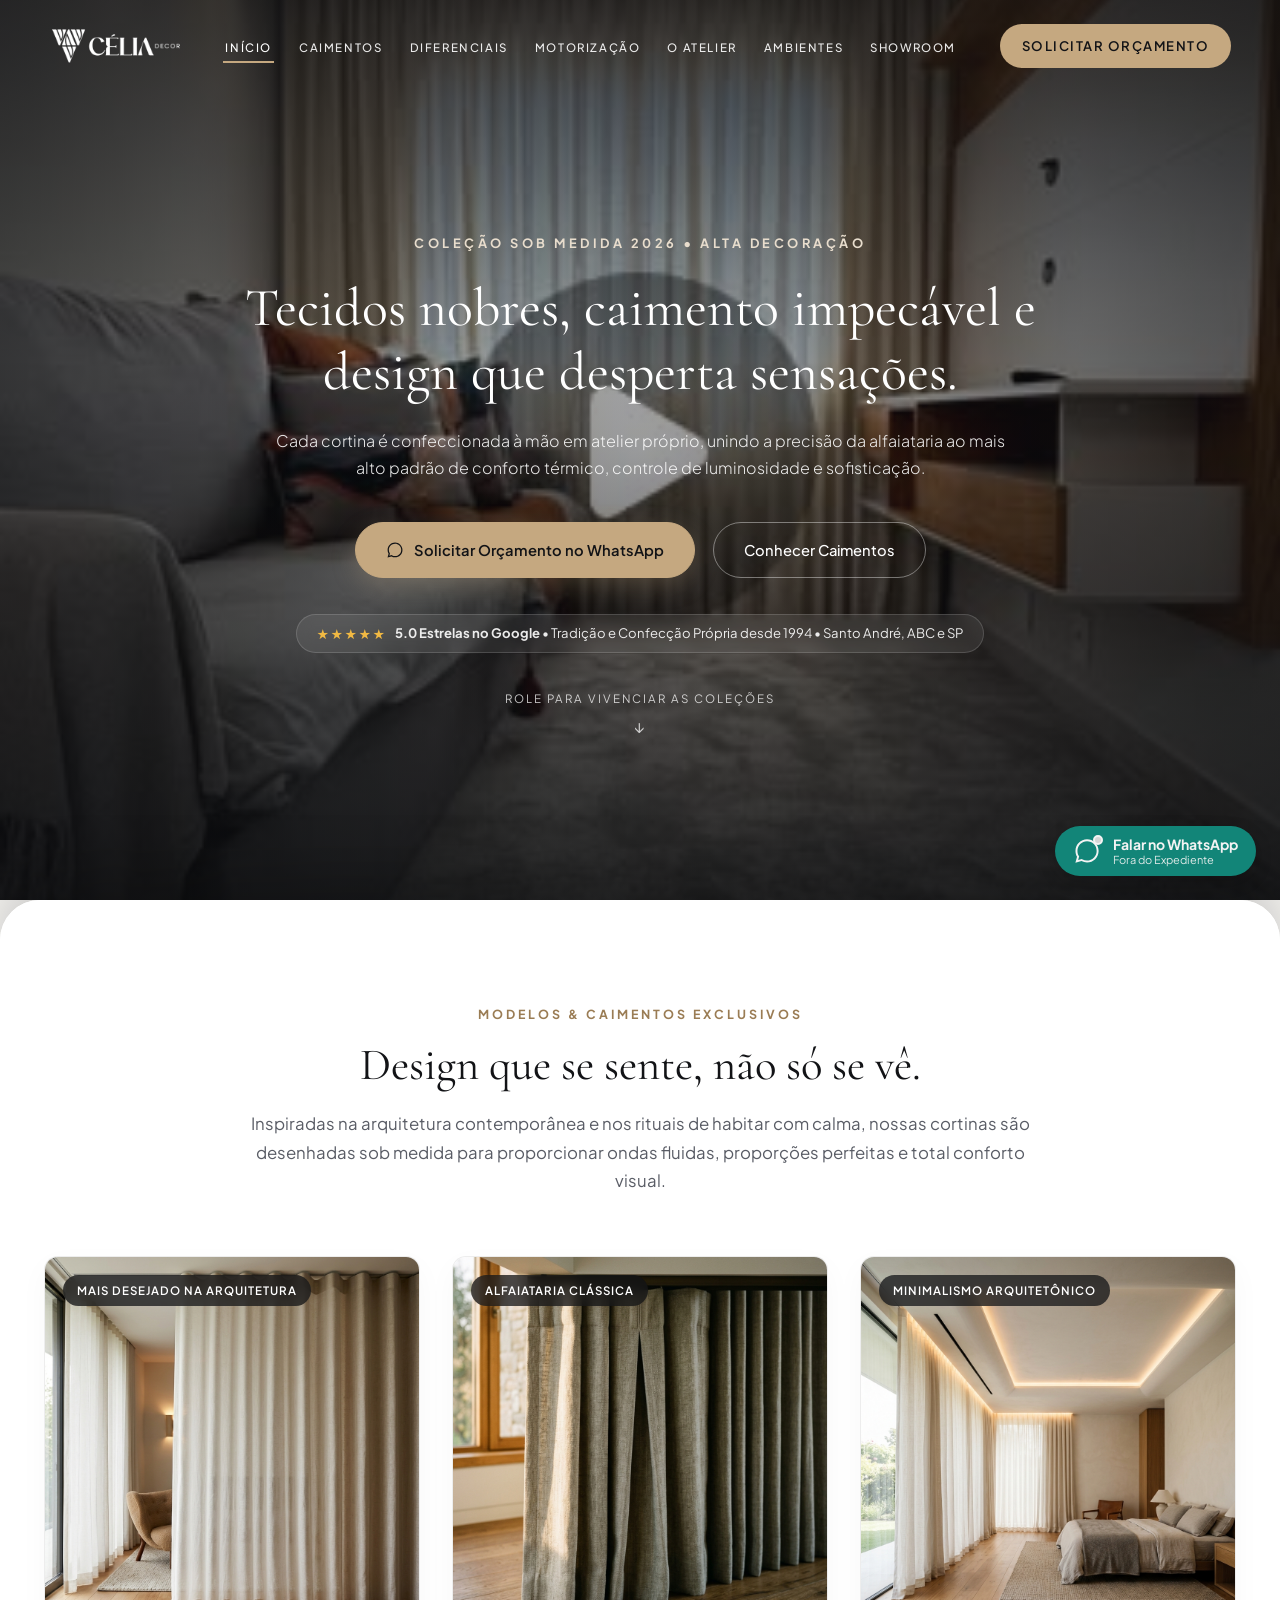
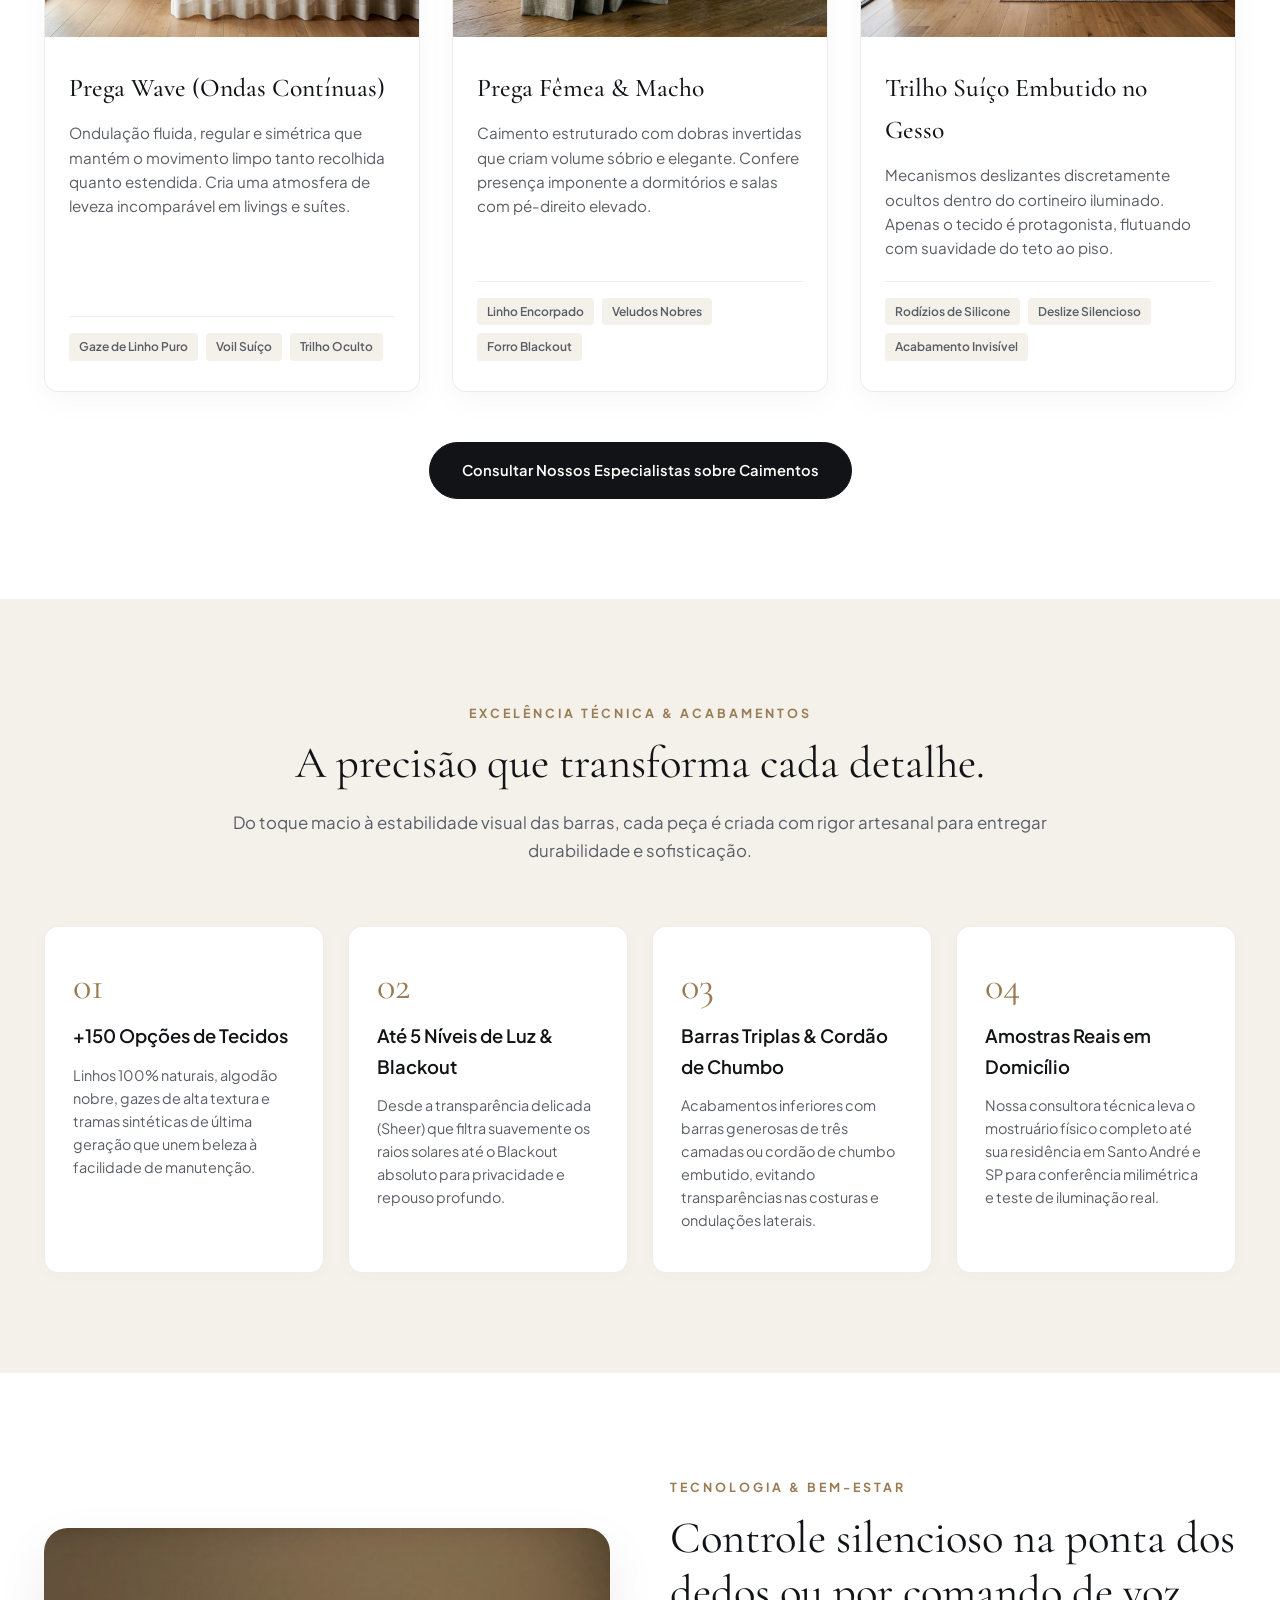
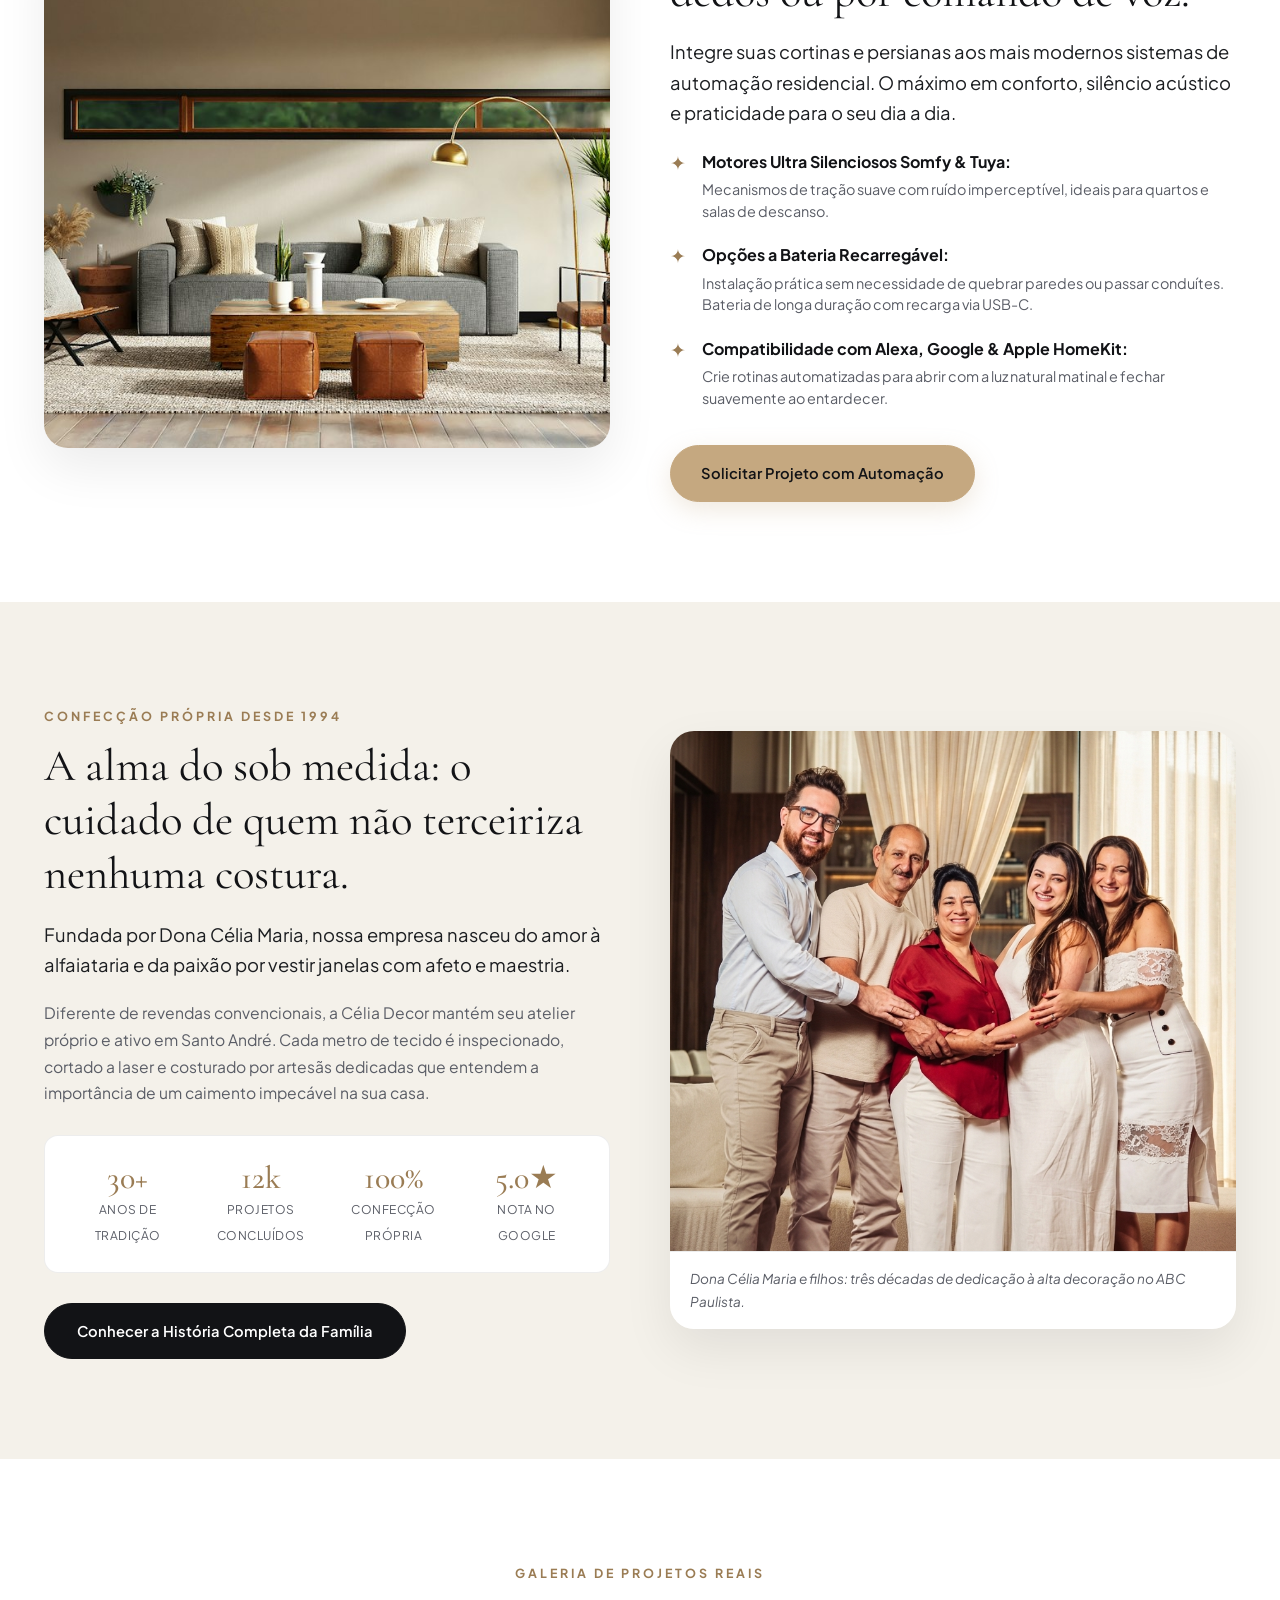
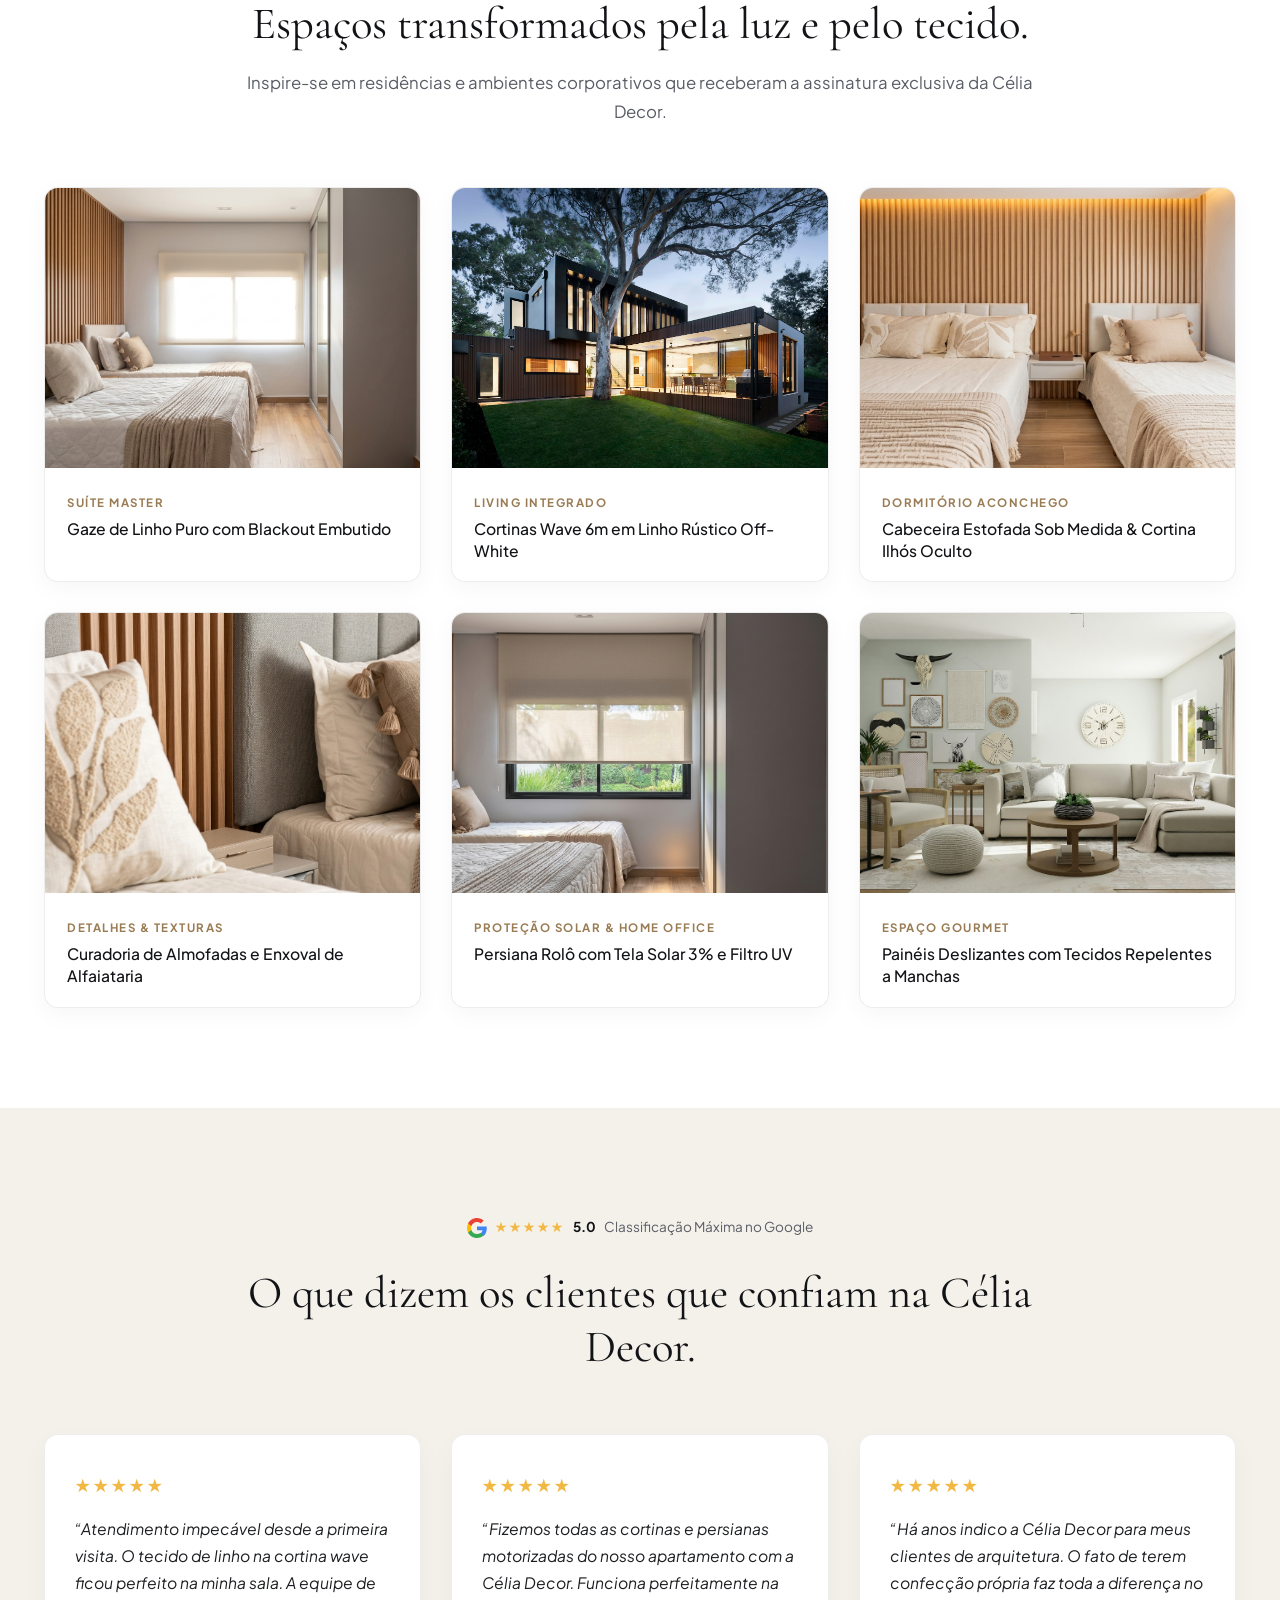
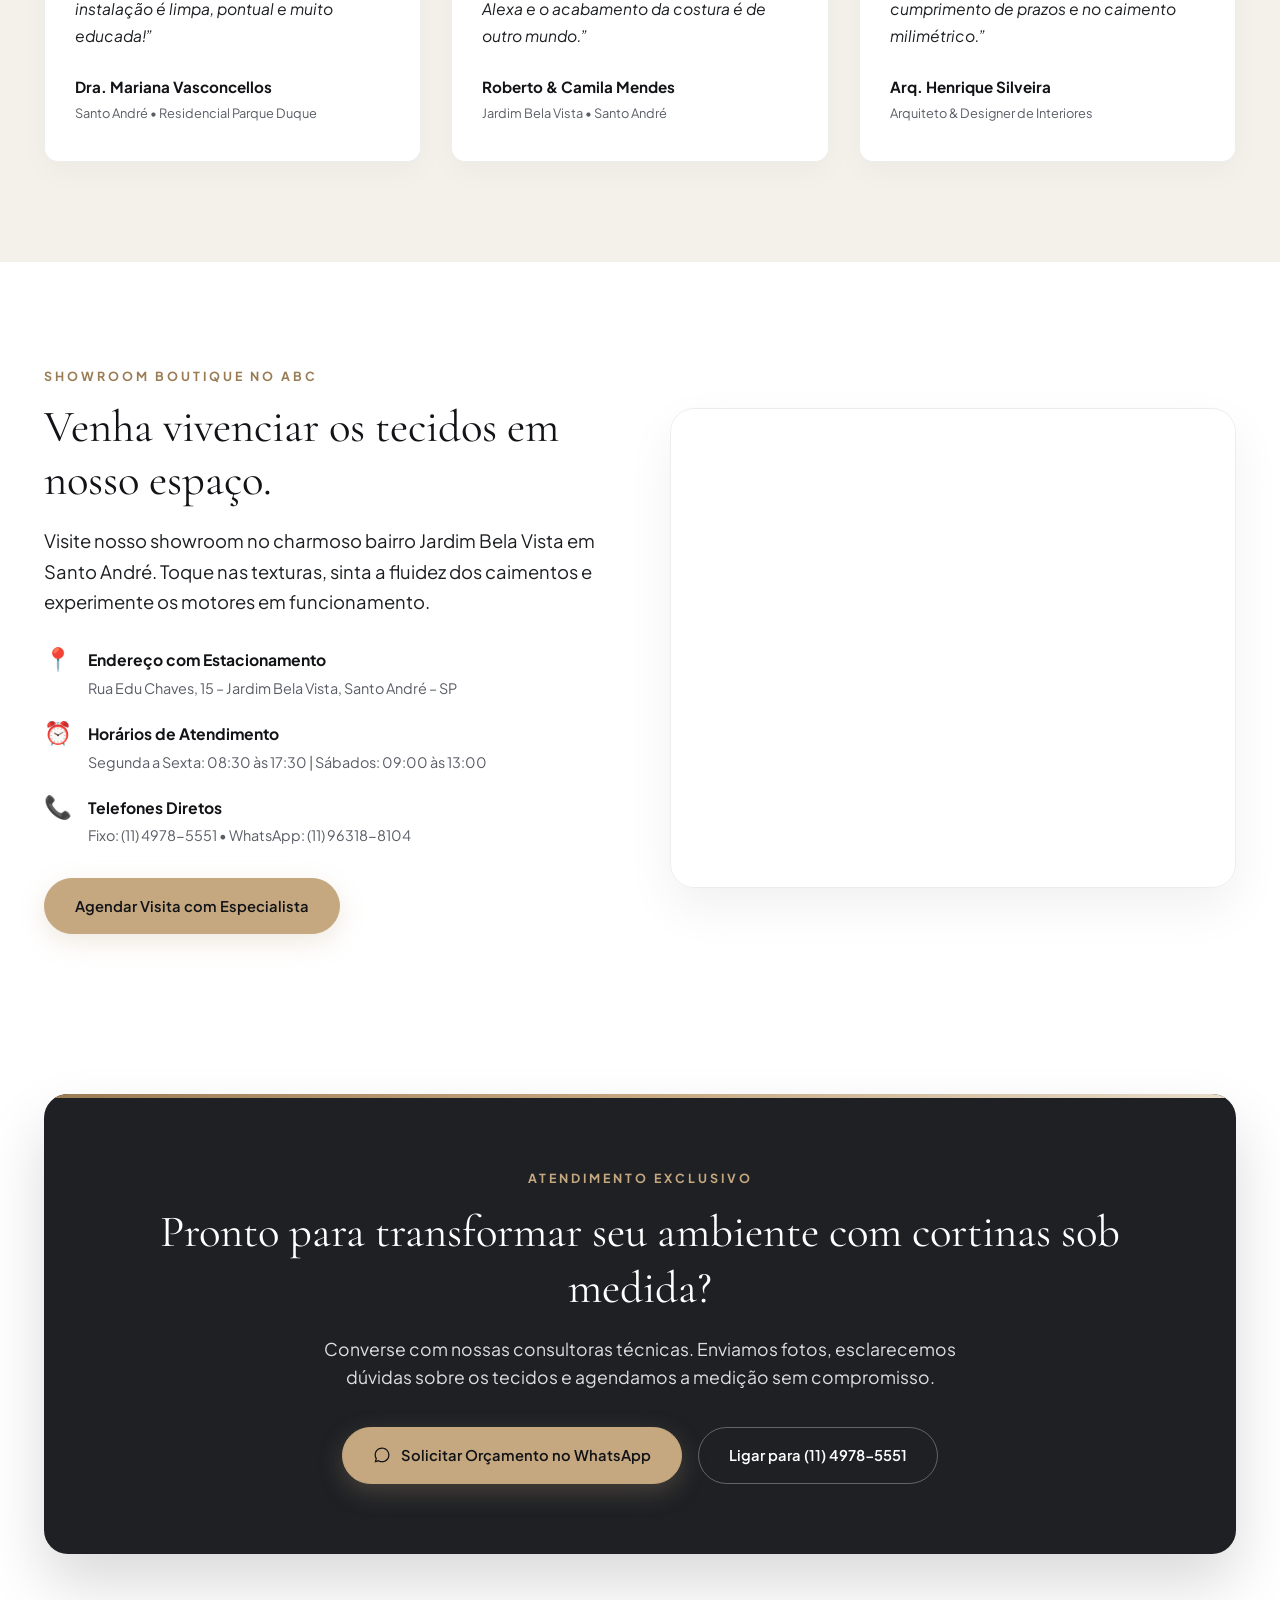
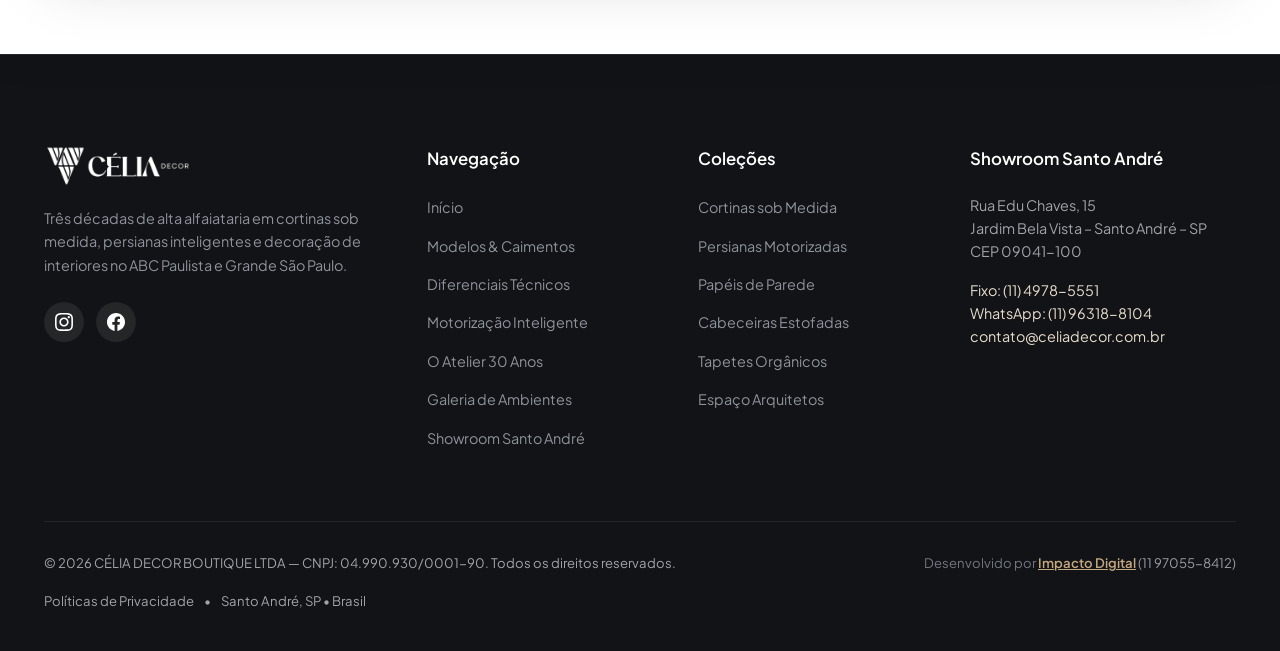
==== commit 8d451819: "fix: otimizacao da imagem de alfaiataria classica e curadoria de caimentos" ====
--- a/index.html
+++ b/index.html
@@ -183,7 +183,7 @@
           <!-- Card 2: Prega Fêmea & Macho -->
           <article class="fold-card">
             <div class="fold-image-box">
-              <img src="assets/images/transformacao-01-cabeceiras.png" alt="Cortina Prega Fêmea Estruturada Célia Decor" loading="lazy">
+              <img src="assets/images/prega-femea-alfaiataria.jpg" alt="Cortina Prega Fêmea e Macho Estruturada em Alfaiataria Clássica Célia Decor" loading="lazy">
               <span class="fold-badge">Alfaiataria Clássica</span>
             </div>
             <div class="fold-body">
@@ -200,7 +200,7 @@
           <!-- Card 3: Trilho Suíço Oculto -->
           <article class="fold-card">
             <div class="fold-image-box">
-              <img src="assets/images/tour-suite-01-ampla.jpg" alt="Cortina em Trilho Suíço Embutido no Cortineiro de Gesso" loading="lazy">
+              <img src="assets/images/trilho-suico-embutido.jpg" alt="Cortina em Trilho Suíço Embutido no Cortineiro de Gesso com LED Célia Decor" loading="lazy">
               <span class="fold-badge">Minimalismo Arquitetônico</span>
             </div>
             <div class="fold-body">
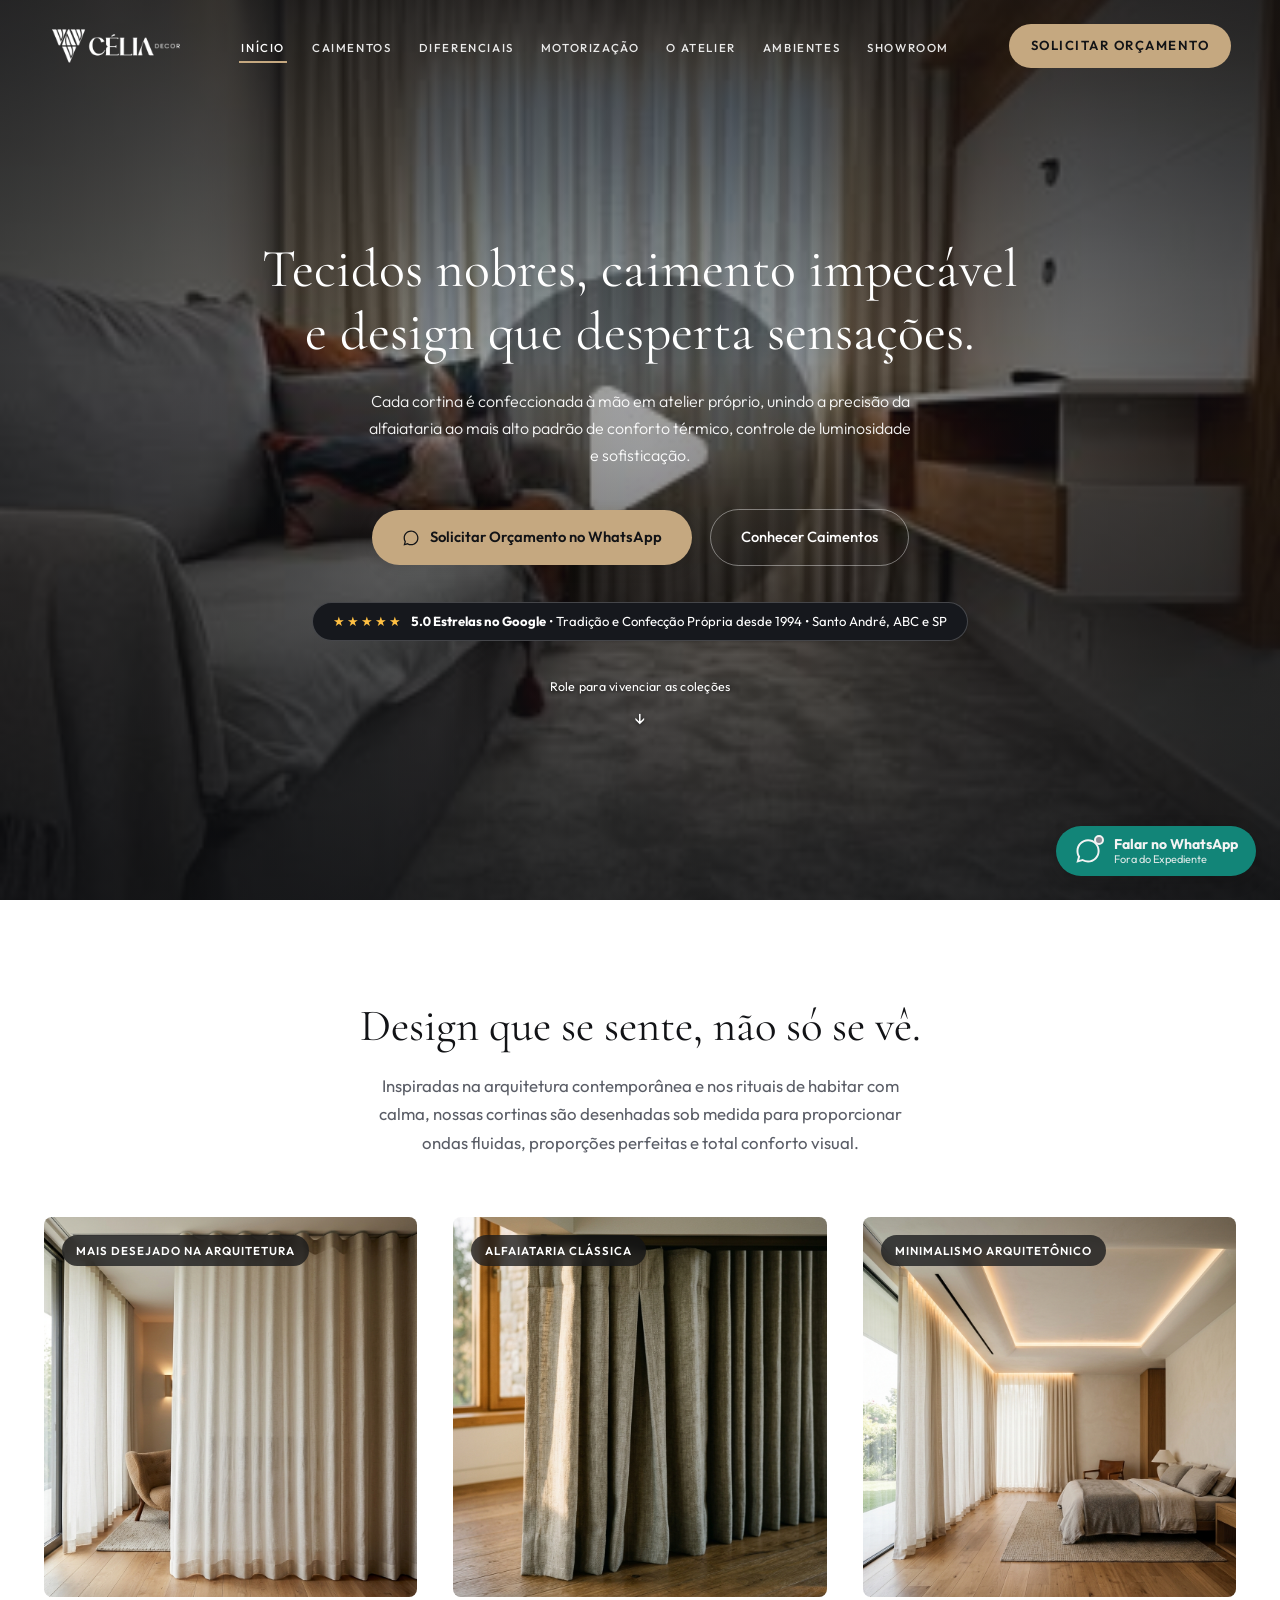
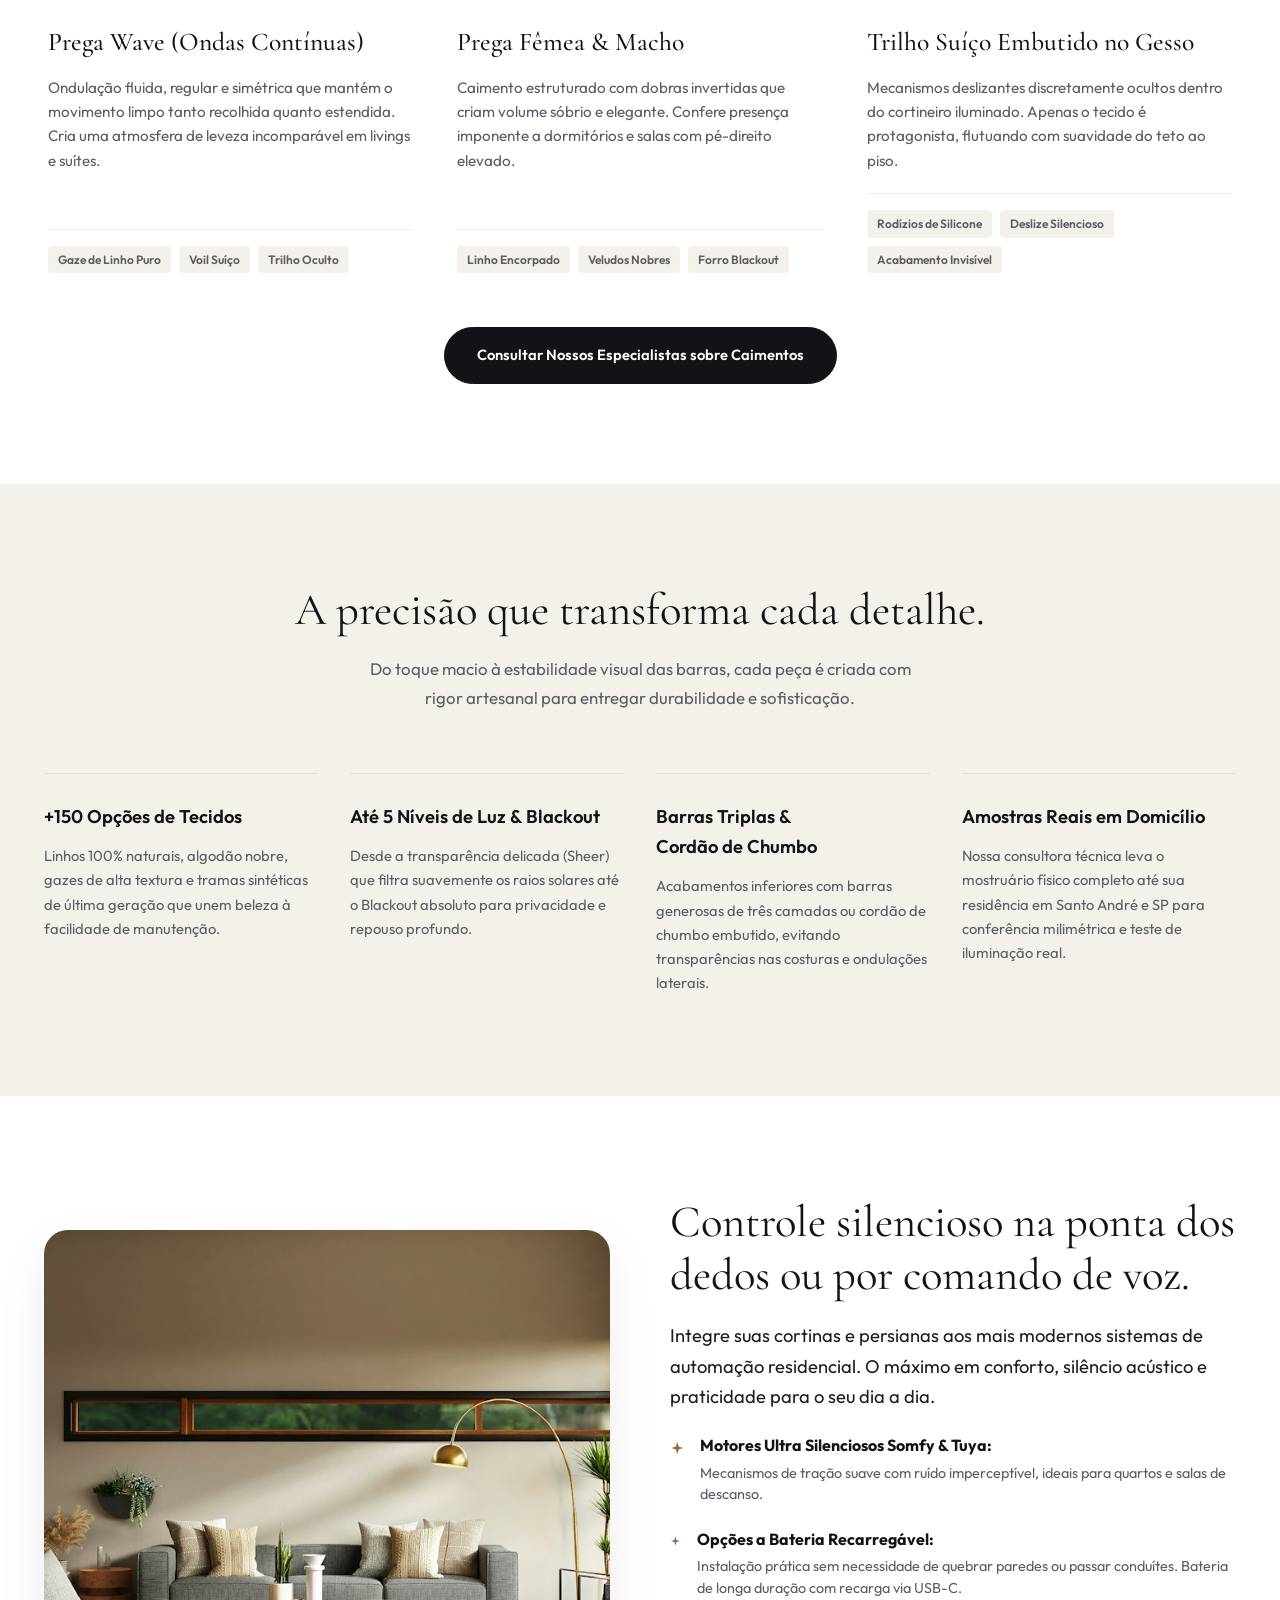
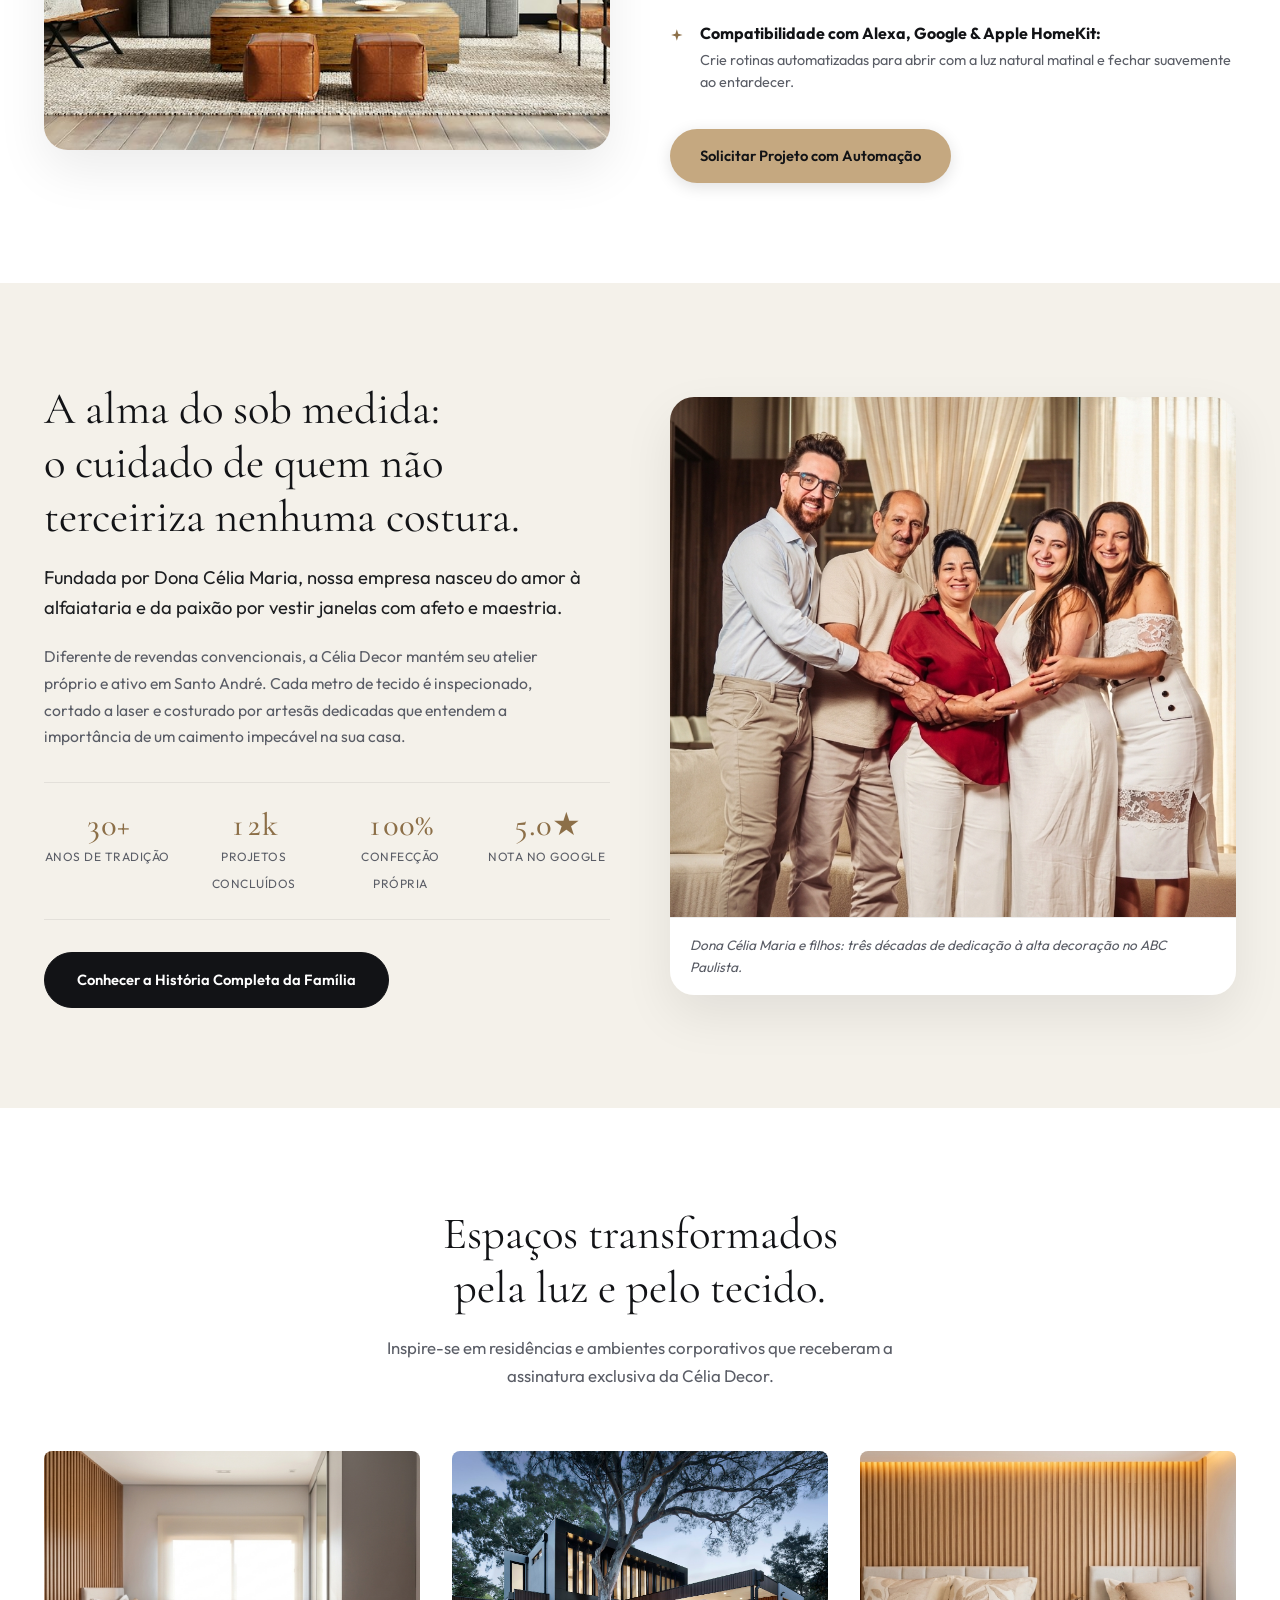
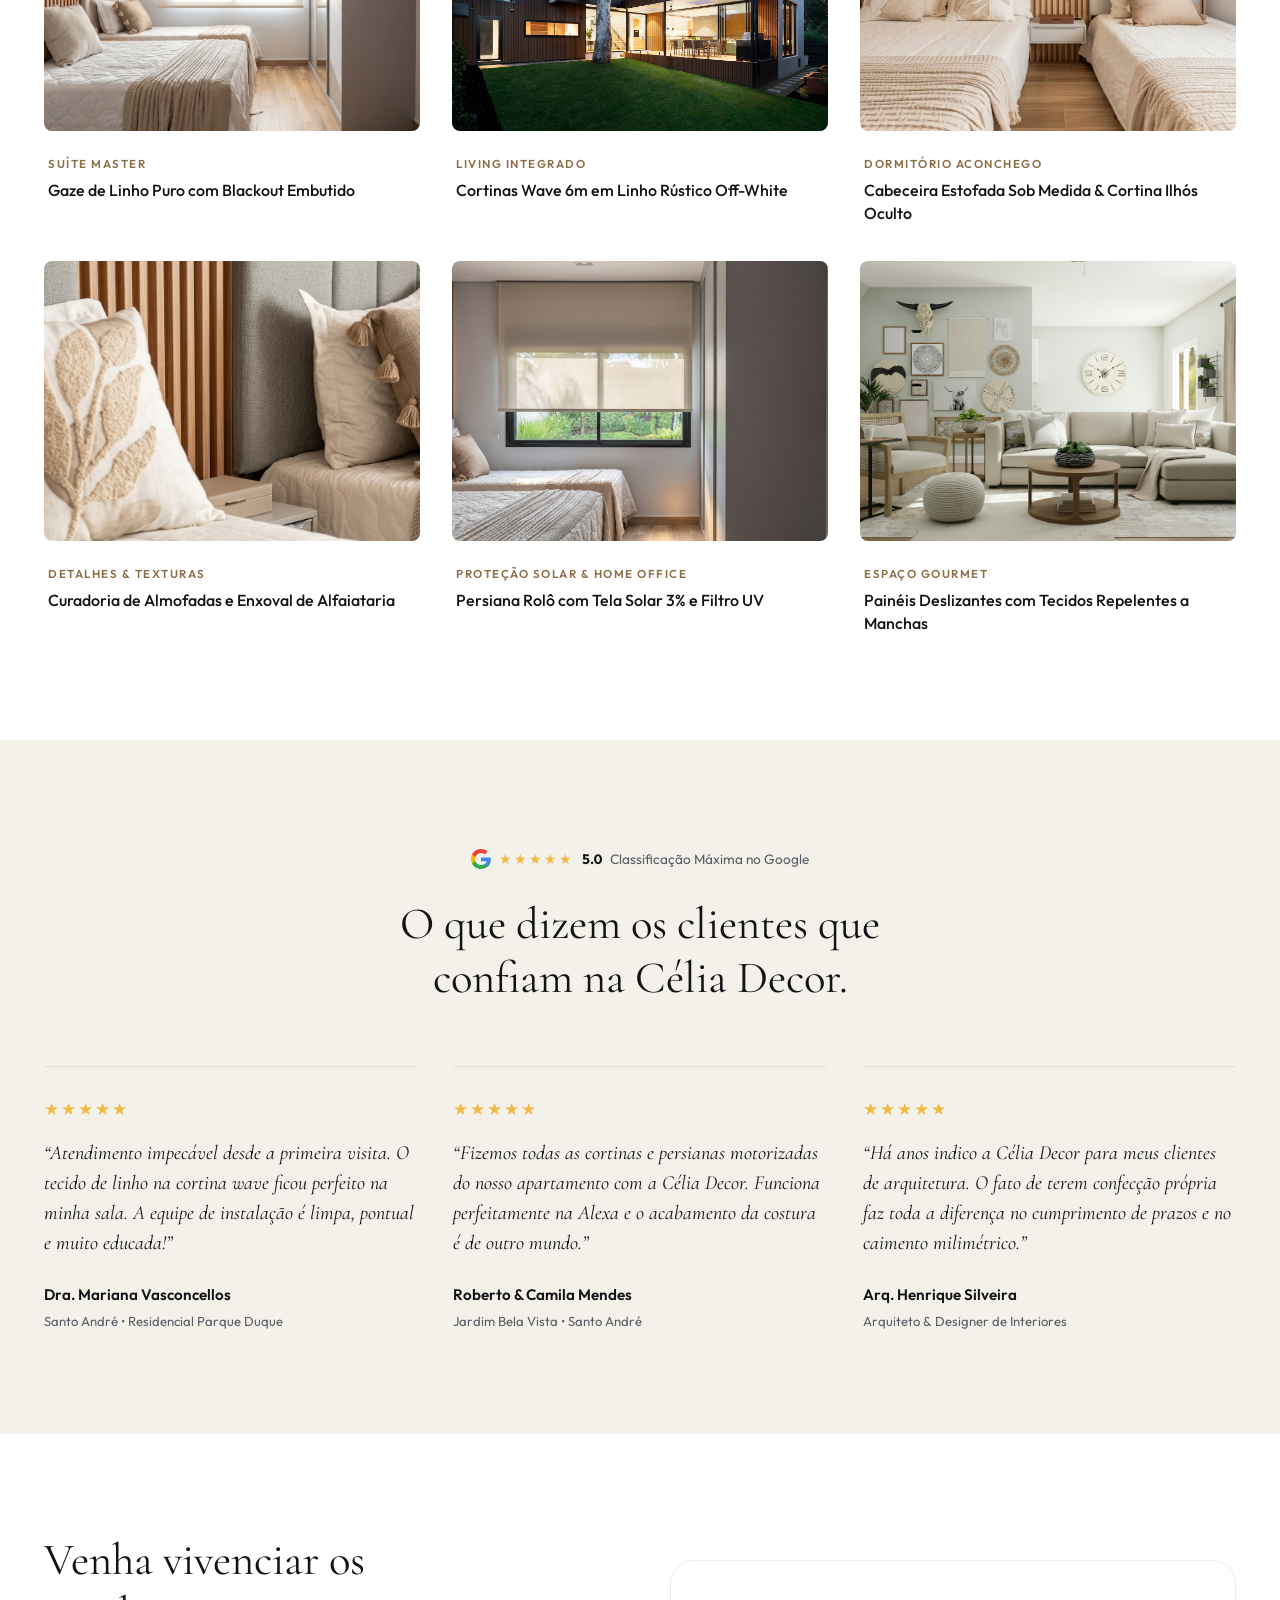
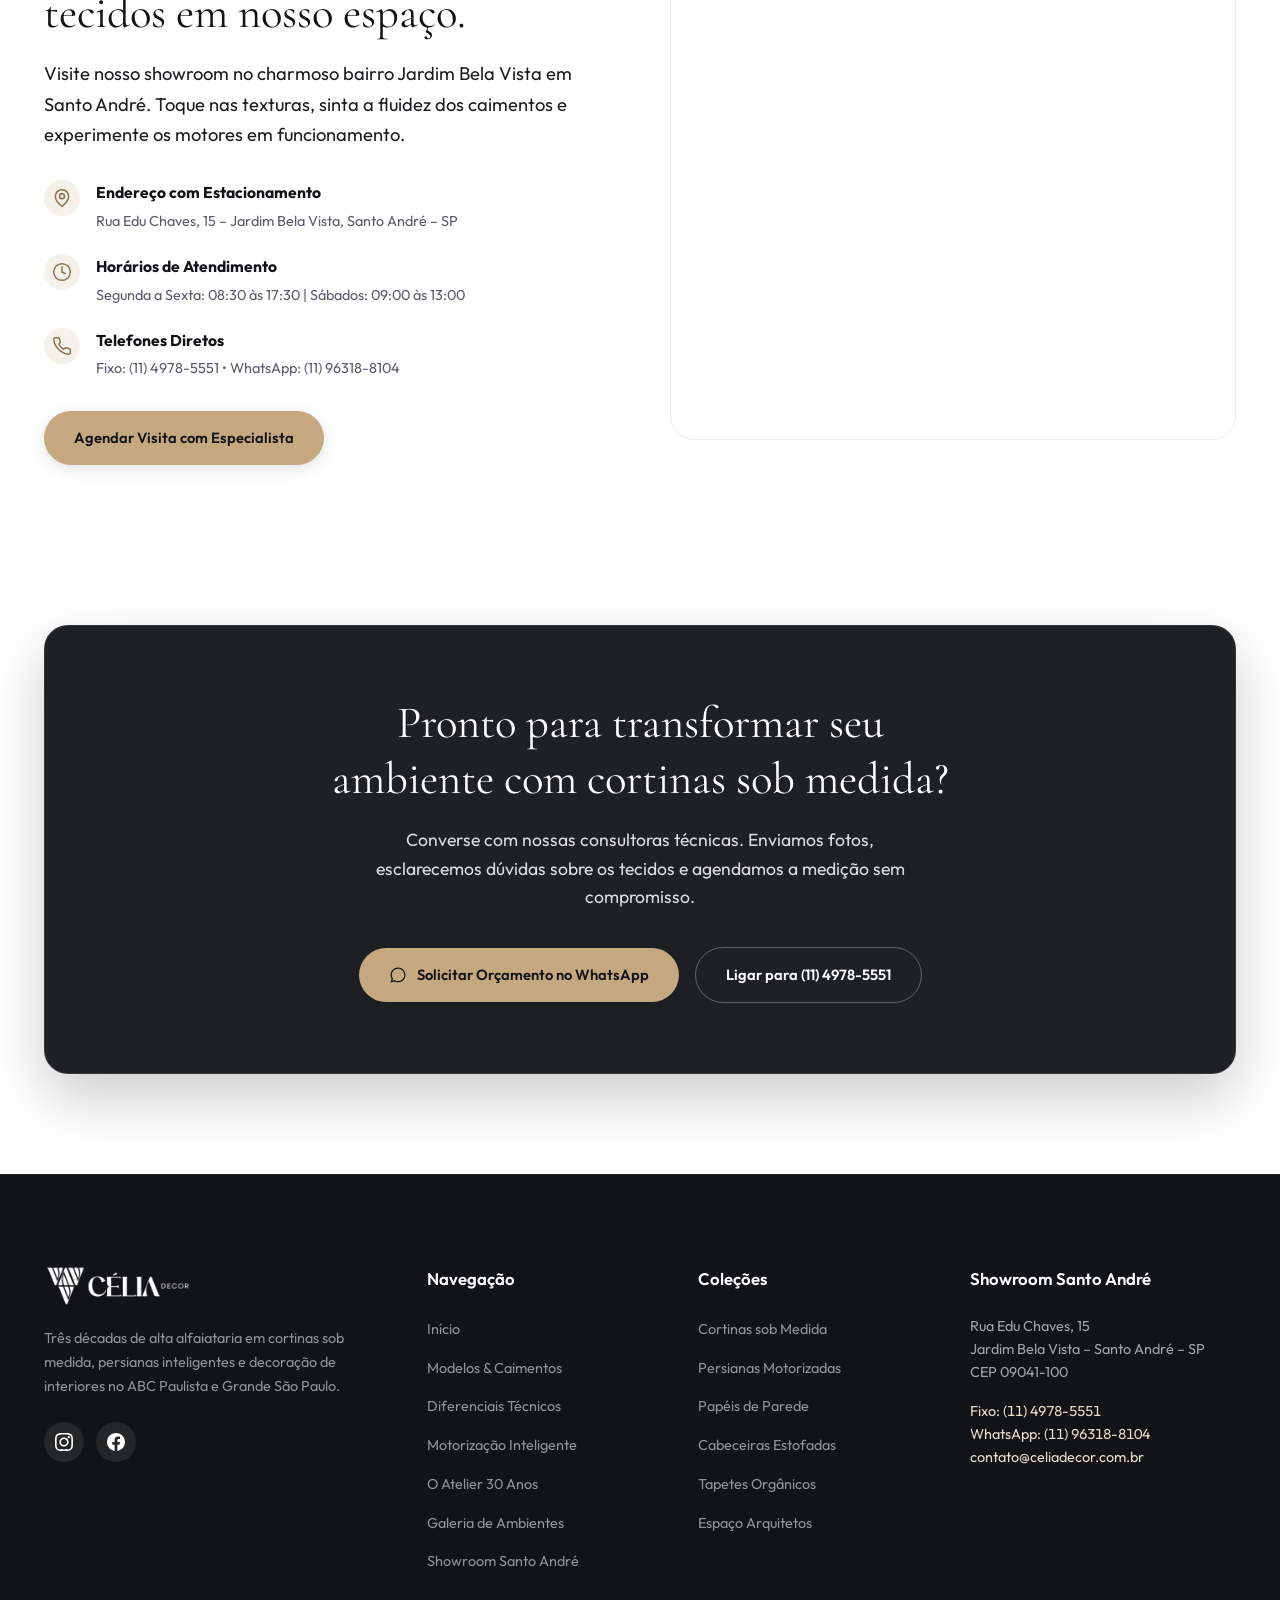
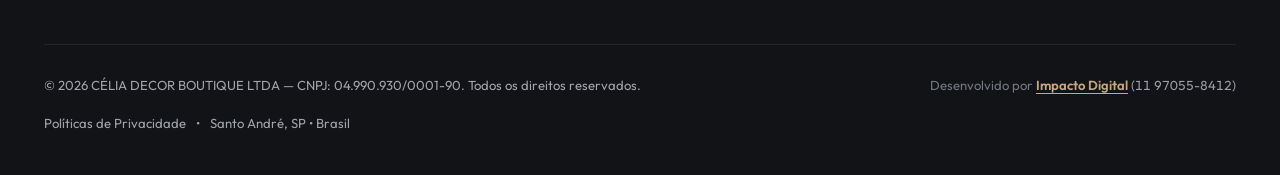
==== commit 57f517a0: "feat: reformulacao com padrao impecavel de alto luxo (impeccable 4.5.0) - Elimina kickers, eyebrows " ====
--- a/index.html
+++ b/index.html
@@ -10,7 +10,7 @@
   <!-- Tipografia de Luxo Google Fonts -->
   <link rel="preconnect" href="https://fonts.googleapis.com">
   <link rel="preconnect" href="https://fonts.gstatic.com" crossorigin>
-  <link href="https://fonts.googleapis.com/css2?family=Cormorant+Garamond:ital,wght@0,300;0,400;0,500;0,600;1,400&family=Plus+Jakarta+Sans:wght@300;400;500;600;700&display=swap" rel="stylesheet">
+  <link href="https://fonts.googleapis.com/css2?family=Cormorant+Garamond:ital,wght@0,300;0,400;0,500;0,600;1,400&family=Outfit:wght@300;400;500;600;700&display=swap" rel="stylesheet">
 
   <link rel="stylesheet" href="css/style.css">
 </head>
@@ -114,7 +114,6 @@
 
     <!-- Conteúdo Editorial do Hero -->
     <div class="video-hero-content">
-      <span class="hero-eyebrow">COLEÇÃO SOB MEDIDA 2026 • ALTA DECORAÇÃO</span>
       <h1 class="hero-headline">Tecidos nobres, caimento impecável e design que desperta sensações.</h1>
       <p class="hero-lead">Cada cortina é confeccionada à mão em atelier próprio, unindo a precisão da alfaiataria ao mais alto padrão de conforto térmico, controle de luminosidade e sofisticação.</p>
       
@@ -157,14 +156,13 @@
     <section class="section-spacing bg-white" id="caimentos">
       <div class="container">
         <div class="section-header-centered">
-          <span class="section-kicker">MODELOS & CAIMENTOS EXCLUSIVOS</span>
           <h2 class="section-title">Design que se sente, não só se vê.</h2>
           <p class="section-subtitle">Inspiradas na arquitetura contemporânea e nos rituais de habitar com calma, nossas cortinas são desenhadas sob medida para proporcionar ondas fluidas, proporções perfeitas e total conforto visual.</p>
         </div>
 
         <div class="folds-three-grid">
-          <!-- Card 1: Prega Wave -->
-          <article class="fold-card">
+          <!-- Item 1: Prega Wave -->
+          <article class="fold-item">
             <div class="fold-image-box">
               <img src="assets/images/cortina-wave-detalhe.jpg" alt="Cortina Prega Wave em Linho Suíço Célia Decor" loading="lazy">
               <span class="fold-badge">Mais Desejado na Arquitetura</span>
@@ -180,8 +178,8 @@
             </div>
           </article>
 
-          <!-- Card 2: Prega Fêmea & Macho -->
-          <article class="fold-card">
+          <!-- Item 2: Prega Fêmea & Macho -->
+          <article class="fold-item">
             <div class="fold-image-box">
               <img src="assets/images/prega-femea-alfaiataria.jpg" alt="Cortina Prega Fêmea e Macho Estruturada em Alfaiataria Clássica Célia Decor" loading="lazy">
               <span class="fold-badge">Alfaiataria Clássica</span>
@@ -197,8 +195,8 @@
             </div>
           </article>
 
-          <!-- Card 3: Trilho Suíço Oculto -->
-          <article class="fold-card">
+          <!-- Item 3: Trilho Suíço Oculto -->
+          <article class="fold-item">
             <div class="fold-image-box">
               <img src="assets/images/trilho-suico-embutido.jpg" alt="Cortina em Trilho Suíço Embutido no Cortineiro de Gesso com LED Célia Decor" loading="lazy">
               <span class="fold-badge">Minimalismo Arquitetônico</span>
@@ -229,33 +227,28 @@
     <section class="section-spacing bg-subtle" id="diferenciais">
       <div class="container">
         <div class="section-header-centered">
-          <span class="section-kicker">EXCELÊNCIA TÉCNICA & ACABAMENTOS</span>
           <h2 class="section-title">A precisão que transforma cada detalhe.</h2>
           <p class="section-subtitle">Do toque macio à estabilidade visual das barras, cada peça é criada com rigor artesanal para entregar durabilidade e sofisticação.</p>
         </div>
 
         <div class="specs-four-grid">
-          <div class="spec-box">
-            <div class="spec-number">01</div>
-            <h4 class="spec-title">+150 Opções de Tecidos</h4>
+          <div class="spec-item">
+            <h3 class="spec-title">+150 Opções de Tecidos</h3>
             <p class="spec-desc">Linhos 100% naturais, algodão nobre, gazes de alta textura e tramas sintéticas de última geração que unem beleza à facilidade de manutenção.</p>
           </div>
 
-          <div class="spec-box">
-            <div class="spec-number">02</div>
-            <h4 class="spec-title">Até 5 Níveis de Luz & Blackout</h4>
+          <div class="spec-item">
+            <h3 class="spec-title">Até 5 Níveis de Luz & Blackout</h3>
             <p class="spec-desc">Desde a transparência delicada (Sheer) que filtra suavemente os raios solares até o Blackout absoluto para privacidade e repouso profundo.</p>
           </div>
 
-          <div class="spec-box">
-            <div class="spec-number">03</div>
-            <h4 class="spec-title">Barras Triplas & Cordão de Chumbo</h4>
+          <div class="spec-item">
+            <h3 class="spec-title">Barras Triplas & Cordão de Chumbo</h3>
             <p class="spec-desc">Acabamentos inferiores com barras generosas de três camadas ou cordão de chumbo embutido, evitando transparências nas costuras e ondulações laterais.</p>
           </div>
 
-          <div class="spec-box">
-            <div class="spec-number">04</div>
-            <h4 class="spec-title">Amostras Reais em Domicílio</h4>
+          <div class="spec-item">
+            <h3 class="spec-title">Amostras Reais em Domicílio</h3>
             <p class="spec-desc">Nossa consultora técnica leva o mostruário físico completo até sua residência em Santo André e SP para conferência milimétrica e teste de iluminação real.</p>
           </div>
         </div>
@@ -275,27 +268,32 @@
           </div>
 
           <div class="editorial-text-col">
-            <span class="section-kicker">TECNOLOGIA & BEM-ESTAR</span>
             <h2 class="section-title">Controle silencioso na ponta dos dedos ou por comando de voz.</h2>
             <p class="editorial-lead">Integre suas cortinas e persianas aos mais modernos sistemas de automação residencial. O máximo em conforto, silêncio acústico e praticidade para o seu dia a dia.</p>
             
             <ul class="clean-features-list">
               <li>
-                <span class="feature-icon">✦</span>
+                <span class="feature-icon" aria-hidden="true">
+                  <svg viewBox="0 0 24 24" width="16" height="16" fill="currentColor"><path d="M12 2L14.4 9.6L22 12L14.4 14.4L12 22L9.6 14.4L2 12L9.6 9.6L12 2Z"/></svg>
+                </span>
                 <div>
                   <strong>Motores Ultra Silenciosos Somfy & Tuya:</strong>
                   <p>Mecanismos de tração suave com ruído imperceptível, ideais para quartos e salas de descanso.</p>
                 </div>
               </li>
               <li>
-                <span class="feature-icon">✦</span>
+                <span class="feature-icon" aria-hidden="true">
+                  <svg viewBox="0 0 24 24" width="16" height="16" fill="currentColor"><path d="M12 2L14.4 9.6L22 12L14.4 14.4L12 22L9.6 14.4L2 12L9.6 9.6L12 2Z"/></svg>
+                </span>
                 <div>
                   <strong>Opções a Bateria Recarregável:</strong>
                   <p>Instalação prática sem necessidade de quebrar paredes ou passar conduítes. Bateria de longa duração com recarga via USB-C.</p>
                 </div>
               </li>
               <li>
-                <span class="feature-icon">✦</span>
+                <span class="feature-icon" aria-hidden="true">
+                  <svg viewBox="0 0 24 24" width="16" height="16" fill="currentColor"><path d="M12 2L14.4 9.6L22 12L14.4 14.4L12 22L9.6 14.4L2 12L9.6 9.6L12 2Z"/></svg>
+                </span>
                 <div>
                   <strong>Compatibilidade com Alexa, Google & Apple HomeKit:</strong>
                   <p>Crie rotinas automatizadas para abrir com a luz natural matinal e fechar suavemente ao entardecer.</p>
@@ -320,7 +318,6 @@
       <div class="container">
         <div class="editorial-split-row reverse-mobile">
           <div class="editorial-text-col">
-            <span class="section-kicker">CONFECÇÃO PRÓPRIA DESDE 1994</span>
             <h2 class="section-title">A alma do sob medida: o cuidado de quem não terceiriza nenhuma costura.</h2>
             <p class="editorial-lead">Fundada por Dona Célia Maria, nossa empresa nasceu do amor à alfaiataria e da paixão por vestir janelas com afeto e maestria.</p>
             <p class="editorial-text">Diferente de revendas convencionais, a Célia Decor mantém seu atelier próprio e ativo em Santo André. Cada metro de tecido é inspecionado, cortado a laser e costurado por artesãs dedicadas que entendem a importância de um caimento impecável na sua casa.</p>
@@ -368,77 +365,76 @@
     <section class="section-spacing bg-white" id="ambientes">
       <div class="container">
         <div class="section-header-centered">
-          <span class="section-kicker">GALERIA DE PROJETOS REAIS</span>
           <h2 class="section-title">Espaços transformados pela luz e pelo tecido.</h2>
           <p class="section-subtitle">Inspire-se em residências e ambientes corporativos que receberam a assinatura exclusiva da Célia Decor.</p>
         </div>
 
         <div class="gallery-clean-grid">
           <!-- Item 1: Suíte Master -->
-          <div class="gallery-card">
+          <figure class="gallery-item">
             <div class="gallery-img-wrap">
               <img src="assets/images/tour-suite-01-ampla.jpg" alt="Suíte Master com Cortina Wave em Gaze de Linho e Blackout" loading="lazy">
             </div>
-            <div class="gallery-info">
+            <figcaption class="gallery-info">
               <span class="gallery-tag">Suíte Master</span>
-              <h4 class="gallery-name">Gaze de Linho Puro com Blackout Embutido</h4>
-            </div>
-          </div>
+              <p class="gallery-name">Gaze de Linho Puro com Blackout Embutido</p>
+            </figcaption>
+          </figure>
 
           <!-- Item 2: Living Duplo -->
-          <div class="gallery-card">
+          <figure class="gallery-item">
             <div class="gallery-img-wrap">
               <img src="assets/images/hero-luxury-living.jpg" alt="Living com Cortinas Wave Pé-Direito Duplo" loading="lazy">
             </div>
-            <div class="gallery-info">
+            <figcaption class="gallery-info">
               <span class="gallery-tag">Living Integrado</span>
-              <h4 class="gallery-name">Cortinas Wave 6m em Linho Rústico Off-White</h4>
-            </div>
-          </div>
+              <p class="gallery-name">Cortinas Wave 6m em Linho Rústico Off-White</p>
+            </figcaption>
+          </figure>
 
           <!-- Item 3: Dormitório Acolhedor -->
-          <div class="gallery-card">
+          <figure class="gallery-item">
             <div class="gallery-img-wrap">
               <img src="assets/images/tour-suite-02-cabeceira.jpg" alt="Dormitório com Cabeceira Estofada em Linho e Cortina Suíça" loading="lazy">
             </div>
-            <div class="gallery-info">
+            <figcaption class="gallery-info">
               <span class="gallery-tag">Dormitório Aconchego</span>
-              <h4 class="gallery-name">Cabeceira Estofada Sob Medida & Cortina Ilhós Oculto</h4>
-            </div>
-          </div>
+              <p class="gallery-name">Cabeceira Estofada Sob Medida & Cortina Ilhós Oculto</p>
+            </figcaption>
+          </figure>
 
           <!-- Item 4: Macro Textura -->
-          <div class="gallery-card">
+          <figure class="gallery-item">
             <div class="gallery-img-wrap">
               <img src="assets/images/tour-suite-04-macro-textura.jpg" alt="Detalhe de Texturas e Almofadas Exclusivas Célia Decor" loading="lazy">
             </div>
-            <div class="gallery-info">
+            <figcaption class="gallery-info">
               <span class="gallery-tag">Detalhes & Texturas</span>
-              <h4 class="gallery-name">Curadoria de Almofadas e Enxoval de Alfaiataria</h4>
-            </div>
-          </div>
+              <p class="gallery-name">Curadoria de Almofadas e Enxoval de Alfaiataria</p>
+            </figcaption>
+          </figure>
 
           <!-- Item 5: Persiana Solar -->
-          <div class="gallery-card">
+          <figure class="gallery-item">
             <div class="gallery-img-wrap">
               <img src="assets/images/tour-suite-05-persiana-solar.jpg" alt="Persiana Rolô com Tela Solar 3% para Controle Térmico" loading="lazy">
             </div>
-            <div class="gallery-info">
+            <figcaption class="gallery-info">
               <span class="gallery-tag">Proteção Solar & Home Office</span>
-              <h4 class="gallery-name">Persiana Rolô com Tela Solar 3% e Filtro UV</h4>
-            </div>
-          </div>
+              <p class="gallery-name">Persiana Rolô com Tela Solar 3% e Filtro UV</p>
+            </figcaption>
+          </figure>
 
           <!-- Item 6: Showroom -->
-          <div class="gallery-card">
+          <figure class="gallery-item">
             <div class="gallery-img-wrap">
               <img src="assets/images/showroom-ambiente.jpg" alt="Espaço Gourmet com Cortinas Wave Célia Decor" loading="lazy">
             </div>
-            <div class="gallery-info">
+            <figcaption class="gallery-info">
               <span class="gallery-tag">Espaço Gourmet</span>
-              <h4 class="gallery-name">Painéis Deslizantes com Tecidos Repelentes a Manchas</h4>
-            </div>
-          </div>
+              <p class="gallery-name">Painéis Deslizantes com Tecidos Repelentes a Manchas</p>
+            </figcaption>
+          </figure>
         </div>
       </div>
     </section>
@@ -466,9 +462,9 @@
 
         <div class="reviews-three-grid">
           <!-- Depoimento 1 -->
-          <div class="review-clean-card">
+          <div class="review-editorial-item">
             <div class="review-stars">★★★★★</div>
-            <p class="review-quote">“Atendimento impecável desde a primeira visita. O tecido de linho na cortina wave ficou perfeito na minha sala. A equipe de instalação é limpa, pontual e muito educada!”</p>
+            <blockquote class="review-quote">“Atendimento impecável desde a primeira visita. O tecido de linho na cortina wave ficou perfeito na minha sala. A equipe de instalação é limpa, pontual e muito educada!”</blockquote>
             <div class="review-author-meta">
               <strong>Dra. Mariana Vasconcellos</strong>
               <span>Santo André • Residencial Parque Duque</span>
@@ -476,9 +472,9 @@
           </div>
 
           <!-- Depoimento 2 -->
-          <div class="review-clean-card">
+          <div class="review-editorial-item">
             <div class="review-stars">★★★★★</div>
-            <p class="review-quote">“Fizemos todas as cortinas e persianas motorizadas do nosso apartamento com a Célia Decor. Funciona perfeitamente na Alexa e o acabamento da costura é de outro mundo.”</p>
+            <blockquote class="review-quote">“Fizemos todas as cortinas e persianas motorizadas do nosso apartamento com a Célia Decor. Funciona perfeitamente na Alexa e o acabamento da costura é de outro mundo.”</blockquote>
             <div class="review-author-meta">
               <strong>Roberto & Camila Mendes</strong>
               <span>Jardim Bela Vista • Santo André</span>
@@ -486,9 +482,9 @@
           </div>
 
           <!-- Depoimento 3 -->
-          <div class="review-clean-card">
+          <div class="review-editorial-item">
             <div class="review-stars">★★★★★</div>
-            <p class="review-quote">“Há anos indico a Célia Decor para meus clientes de arquitetura. O fato de terem confecção própria faz toda a diferença no cumprimento de prazos e no caimento milimétrico.”</p>
+            <blockquote class="review-quote">“Há anos indico a Célia Decor para meus clientes de arquitetura. O fato de terem confecção própria faz toda a diferença no cumprimento de prazos e no caimento milimétrico.”</blockquote>
             <div class="review-author-meta">
               <strong>Arq. Henrique Silveira</strong>
               <span>Arquiteto & Designer de Interiores</span>
@@ -505,13 +501,17 @@
       <div class="container">
         <div class="editorial-split-row">
           <div class="editorial-text-col">
-            <span class="section-kicker">SHOWROOM BOUTIQUE NO ABC</span>
             <h2 class="section-title">Venha vivenciar os tecidos em nosso espaço.</h2>
             <p class="editorial-lead">Visite nosso showroom no charmoso bairro Jardim Bela Vista em Santo André. Toque nas texturas, sinta a fluidez dos caimentos e experimente os motores em funcionamento.</p>
             
             <div class="showroom-details-list">
               <div class="detail-item">
-                <div class="detail-icon">📍</div>
+                <div class="detail-icon" aria-hidden="true">
+                  <svg viewBox="0 0 24 24" width="20" height="20" fill="none" stroke="currentColor" stroke-width="1.75" stroke-linecap="round" stroke-linejoin="round">
+                    <path d="M20 10c0 6-8 12-8 12s-8-6-8-12a8 8 0 0 1 16 0Z"/>
+                    <circle cx="12" cy="10" r="3"/>
+                  </svg>
+                </div>
                 <div class="detail-text">
                   <strong>Endereço com Estacionamento</strong>
                   <p>Rua Edu Chaves, 15 – Jardim Bela Vista, Santo André – SP</p>
@@ -519,7 +519,12 @@
               </div>
 
               <div class="detail-item">
-                <div class="detail-icon">⏰</div>
+                <div class="detail-icon" aria-hidden="true">
+                  <svg viewBox="0 0 24 24" width="20" height="20" fill="none" stroke="currentColor" stroke-width="1.75" stroke-linecap="round" stroke-linejoin="round">
+                    <circle cx="12" cy="12" r="10"/>
+                    <polyline points="12 6 12 12 16 14"/>
+                  </svg>
+                </div>
                 <div class="detail-text">
                   <strong>Horários de Atendimento</strong>
                   <p>Segunda a Sexta: 08:30 às 17:30 | Sábados: 09:00 às 13:00</p>
@@ -527,7 +532,11 @@
               </div>
 
               <div class="detail-item">
-                <div class="detail-icon">📞</div>
+                <div class="detail-icon" aria-hidden="true">
+                  <svg viewBox="0 0 24 24" width="20" height="20" fill="none" stroke="currentColor" stroke-width="1.75" stroke-linecap="round" stroke-linejoin="round">
+                    <path d="M22 16.92v3a2 2 0 0 1-2.18 2 19.79 19.79 0 0 1-8.63-3.07 19.5 19.5 0 0 1-6-6 19.79 19.79 0 0 1-3.07-8.67A2 2 0 0 1 4.11 2h3a2 2 0 0 1 2 1.72 12.84 12.84 0 0 0 .7 2.81 2 2 0 0 1-.45 2.11L8.09 9.91a16 16 0 0 0 6 6l1.27-1.27a2 2 0 0 1 2.11-.45 12.84 12.84 0 0 0 2.81.7A2 2 0 0 1 22 16.92z"/>
+                  </svg>
+                </div>
                 <div class="detail-text">
                   <strong>Telefones Diretos</strong>
                   <p>Fixo: (11) 4978-5551 • WhatsApp: (11) 96318-8104</p>
@@ -561,7 +570,6 @@
     <section class="cta-banner-section">
       <div class="container">
         <div class="cta-banner-box">
-          <span class="cta-banner-kicker">ATENDIMENTO EXCLUSIVO</span>
           <h2 class="cta-banner-title">Pronto para transformar seu ambiente com cortinas sob medida?</h2>
           <p class="cta-banner-subtitle">Converse com nossas consultoras técnicas. Enviamos fotos, esclarecemos dúvidas sobre os tecidos e agendamos a medição sem compromisso.</p>
           <div class="cta-banner-btns">
@@ -604,7 +612,7 @@
 
         <!-- Coluna 2: Navegação -->
         <div class="footer-col-block">
-          <h5 class="footer-title">Navegação</h5>
+          <h3 class="footer-title">Navegação</h3>
           <ul class="footer-nav-list">
             <li><a href="index.html">Início</a></li>
             <li><a href="#caimentos">Modelos & Caimentos</a></li>
@@ -618,7 +626,7 @@
 
         <!-- Coluna 3: Coleções -->
         <div class="footer-col-block">
-          <h5 class="footer-title">Coleções</h5>
+          <h3 class="footer-title">Coleções</h3>
           <ul class="footer-nav-list">
             <li><a href="produtos.html">Cortinas sob Medida</a></li>
             <li><a href="produtos.html">Persianas Motorizadas</a></li>
@@ -631,7 +639,7 @@
 
         <!-- Coluna 4: Contato & Showroom -->
         <div class="footer-col-block">
-          <h5 class="footer-title">Showroom Santo André</h5>
+          <h3 class="footer-title">Showroom Santo André</h3>
           <p class="footer-address">
             Rua Edu Chaves, 15<br>
             Jardim Bela Vista – Santo André – SP<br>
@@ -686,7 +694,7 @@
 
   <!-- Scripts -->
   <script src="js/main.js"></script>
-<script src=" js/debug-overflow.js\></script></body>
+</body>
 </html>
 
 
--- a/css/style.css
+++ b/css/style.css
@@ -16,7 +16,7 @@
   
   --c-gold: #C5A880;
   --c-gold-light: #E8DDCD;
-  --c-gold-dark: #9A7C54;
+  --c-gold-dark: #8C6F48;
   
   --c-text-main: #1C1E21;
   --c-text-muted: #5A5D66;
@@ -26,7 +26,7 @@
 
   /* Tipografia */
   --font-serif: 'Cormorant Garamond', 'Playfair Display', Georgia, serif;
-  --font-sans: 'Plus Jakarta Sans', -apple-system, BlinkMacSystemFont, "Segoe UI", Roboto, sans-serif;
+  --font-sans: 'Outfit', -apple-system, BlinkMacSystemFont, "Segoe UI", Roboto, sans-serif;
 
   /* Transições & Curvas */
   --ease-cinematic: cubic-bezier(0.16, 1, 0.3, 1);
@@ -68,6 +68,63 @@
   color: var(--c-text-main);
 }
 
+/* ==========================================================================
+   Themed Browser Surfaces (Padrão Impeccable)
+   ========================================================================== */
+::selection {
+  background-color: var(--c-gold-light);
+  color: var(--c-dark);
+}
+
+::-webkit-scrollbar {
+  width: 8px;
+  height: 8px;
+}
+
+::-webkit-scrollbar-track {
+  background: var(--c-bg);
+}
+
+::-webkit-scrollbar-thumb {
+  background: #D8CEBE;
+  border-radius: 4px;
+}
+
+::-webkit-scrollbar-thumb:hover {
+  background: var(--c-gold-dark);
+}
+
+* {
+  scrollbar-width: thin;
+  scrollbar-color: #D8CEBE #FAF9F6;
+}
+
+:focus-visible {
+  outline: 2px solid var(--c-gold-dark);
+  outline-offset: 3px;
+}
+
+/* Tabular Numerals for Numerical & Temporal Data */
+.stat-number,
+.rating-val,
+.trust-text strong,
+.drawer-address,
+.footer-contact-info,
+.agency-discrete-phone,
+.header-status-pill,
+.wa-status-text {
+  font-variant-numeric: tabular-nums;
+}
+
+/* Typography Balance & Measure */
+h1, h2, h3, .hero-headline, .section-title, .cta-banner-title {
+  text-wrap: balance;
+}
+
+.hero-lead, .section-subtitle, .editorial-lead, .editorial-text, .cta-banner-subtitle {
+  max-width: 52ch;
+}
+
 img {
   max-width: 100%;
   height: auto;
@@ -89,6 +146,7 @@
 a {
   color: inherit;
   text-decoration: none;
+  text-underline-offset: 0.25em;
   transition: var(--transition-fast);
 }
 
@@ -126,18 +184,8 @@
 /* Cabeçalhos de Seção Padronizados Uniflex */
 .section-header-centered {
   text-align: center;
-  max-width: 820px;
+  max-width: 760px;
   margin: 0 auto 60px auto;
-}
-
-.section-kicker {
-  display: inline-block;
-  font-size: 0.78rem;
-  font-weight: 700;
-  text-transform: uppercase;
-  letter-spacing: 3px;
-  color: var(--c-gold-dark);
-  margin-bottom: 14px;
 }
 
 .section-title {
@@ -153,6 +201,9 @@
   font-size: 1.05rem;
   color: var(--c-text-muted);
   line-height: 1.7;
+  max-width: 50ch;
+  margin-left: auto;
+  margin-right: auto;
 }
 
 /* ==========================================================================
@@ -169,17 +220,16 @@
   font-size: 0.92rem;
   padding: 15px 30px;
   border-radius: var(--radius-full);
-  border: 1px solid var(--c-gold);
+  border: none;
   transition: var(--transition-fast);
-  box-shadow: 0 8px 24px rgba(197, 168, 128, 0.25);
+  box-shadow: 0 4px 16px rgba(0, 0, 0, 0.12);
   cursor: pointer;
 }
 
 .btn-primary-gold:hover {
   background-color: #b5966a;
-  border-color: #b5966a;
   transform: translateY(-2px);
-  box-shadow: 0 12px 28px rgba(197, 168, 128, 0.35);
+  box-shadow: 0 8px 24px rgba(0, 0, 0, 0.18);
 }
 
 .btn-secondary-outline {
@@ -264,7 +314,7 @@
   left: 0;
   width: 100%;
   z-index: 1000;
-  transition: background-color 0.4s ease, padding 0.4s ease, box-shadow 0.4s ease;
+  transition: background-color 0.35s ease, box-shadow 0.35s ease;
   padding: 24px clamp(20px, 3.8vw, 64px);
 }
 
@@ -381,15 +431,17 @@
   position: absolute;
   bottom: 0;
   left: 0;
-  width: 0;
+  width: 100%;
   height: 2px;
   background-color: var(--c-gold);
-  transition: width 0.25s ease;
+  transform: scaleX(0);
+  transform-origin: left;
+  transition: transform 0.25s var(--ease-cinematic);
 }
 
 .nav-link:hover::after,
 .nav-link.active::after {
-  width: 100%;
+  transform: scaleX(1);
 }
 
 .header-right-actions {
@@ -585,6 +637,7 @@
   align-items: center;
   justify-content: center;
   color: #FFFFFF;
+  background-color: #121316;
 }
 
 .video-hero-backdrop {
@@ -622,16 +675,6 @@
   margin: 0 auto;
 }
 
-.hero-eyebrow {
-  display: inline-block;
-  font-size: 0.8rem;
-  font-weight: 700;
-  letter-spacing: 3.5px;
-  text-transform: uppercase;
-  color: var(--c-gold-light);
-  margin-bottom: 22px;
-}
-
 .hero-headline {
   font-family: var(--font-serif);
   font-size: clamp(2.4rem, 4.2vw, 3.9rem);
@@ -646,10 +689,10 @@
 .hero-lead {
   font-size: clamp(1rem, 1.2vw, 1.15rem);
   line-height: 1.7;
-  color: rgba(255, 255, 255, 0.9);
+  color: rgba(255, 255, 255, 0.95);
   margin-bottom: 40px;
   font-weight: 300;
-  max-width: 760px;
+  max-width: 50ch;
   margin-left: auto;
   margin-right: auto;
 }
@@ -670,19 +713,17 @@
   justify-content: center;
   gap: 8px;
   max-width: 100%;
-  background-color: rgba(255, 255, 255, 0.08);
-  backdrop-filter: blur(8px);
-  -webkit-backdrop-filter: blur(8px);
+  background-color: #16181D;
   padding: 8px 20px;
   border-radius: var(--radius-full);
-  border: 1px solid rgba(255, 255, 255, 0.15);
+  border: 1px solid rgba(255, 255, 255, 0.2);
   font-size: 0.82rem;
-  color: rgba(255, 255, 255, 0.9);
+  color: #FFFFFF;
   text-align: center;
 }
 
 .trust-stars {
-  color: #f1b943;
+  color: #FFC043;
   letter-spacing: 2px;
 }
 
@@ -697,21 +738,22 @@
   flex-direction: column;
   align-items: center;
   gap: 6px;
-  font-size: 0.72rem;
-  letter-spacing: 2px;
-  text-transform: uppercase;
-  color: rgba(255, 255, 255, 0.75);
+  font-size: 0.78rem;
+  letter-spacing: 0.02em;
+  color: #FFFFFF;
+  text-shadow: 0 1px 4px rgba(0, 0, 0, 0.7);
 }
 
 .hero-scroll-indicator .scroll-arrow {
-  font-size: 1rem;
-  animation: bounceDown 2s infinite;
-}
-
-@keyframes bounceDown {
-  0%, 20%, 50%, 80%, 100% { transform: translateY(0); }
-  40% { transform: translateY(6px); }
-  60% { transform: translateY(3px); }
+  font-size: 1.1rem;
+  color: #FFFFFF;
+  text-shadow: 0 1px 4px rgba(0, 0, 0, 0.7);
+  animation: smoothScrollDrift 2.4s var(--ease-smooth) infinite;
+}
+
+@keyframes smoothScrollDrift {
+  0%, 100% { transform: translateY(0); }
+  50% { transform: translateY(5px); }
 }
 
 /* ==========================================================================
@@ -722,9 +764,6 @@
   position: relative;
   z-index: 5;
   background-color: var(--c-surface);
-  box-shadow: 0 -25px 60px rgba(0, 0, 0, 0.22);
-  border-radius: 40px 40px 0 0;
-  overflow: hidden;
 }
 
 /* ==========================================================================
@@ -733,24 +772,15 @@
 .folds-three-grid {
   display: grid;
   grid-template-columns: repeat(3, 1fr);
-  gap: 32px;
+  gap: 36px;
   margin-bottom: 50px;
 }
 
-.fold-card {
+.fold-item {
   background-color: var(--c-surface);
-  border-radius: var(--radius-md);
-  overflow: hidden;
-  box-shadow: 0 10px 30px rgba(0, 0, 0, 0.03);
-  border: 1px solid var(--c-border);
-  transition: transform var(--transition-normal), box-shadow var(--transition-normal);
   display: flex;
   flex-direction: column;
-}
-
-.fold-card:hover {
-  transform: translateY(-6px);
-  box-shadow: 0 20px 40px rgba(0, 0, 0, 0.08);
+  transition: opacity var(--transition-fast);
 }
 
 .fold-image-box {
@@ -759,17 +789,18 @@
   height: 380px;
   overflow: hidden;
   background-color: #EFEFEF;
+  border-radius: var(--radius-sm);
 }
 
 .fold-image-box img {
   width: 100%;
   height: 100%;
   object-fit: cover;
-  transition: transform 0.6s var(--ease-cinematic);
-}
-
-.fold-card:hover .fold-image-box img {
-  transform: scale(1.05);
+  transition: opacity 0.3s ease;
+}
+
+.fold-item:hover .fold-image-box img {
+  opacity: 0.94;
 }
 
 .fold-badge {
@@ -789,7 +820,7 @@
 }
 
 .fold-body {
-  padding: 30px 24px;
+  padding: 24px 4px 4px 4px;
   display: flex;
   flex-direction: column;
   flex-grow: 1;
@@ -838,32 +869,18 @@
 .specs-four-grid {
   display: grid;
   grid-template-columns: repeat(4, 1fr);
-  gap: 24px;
-}
-
-.spec-box {
-  background-color: var(--c-surface);
-  border-radius: var(--radius-md);
-  padding: 40px 28px;
-  border: 1px solid var(--c-border);
-  box-shadow: 0 4px 20px rgba(0, 0, 0, 0.02);
-  transition: transform var(--transition-normal);
-}
-
-.spec-box:hover {
-  transform: translateY(-4px);
-}
-
-.spec-number {
-  font-family: var(--font-serif);
-  font-size: 2.4rem;
-  color: var(--c-gold-dark);
-  line-height: 1;
-  margin-bottom: 16px;
-  font-weight: 400;
+  gap: 32px;
+}
+
+.spec-item {
+  border-top: 1px solid var(--c-border);
+  padding-top: 28px;
+  display: flex;
+  flex-direction: column;
 }
 
 .spec-title {
+  font-family: var(--font-sans);
   font-size: 1.15rem;
   font-weight: 600;
   color: var(--c-dark);
@@ -871,9 +888,9 @@
 }
 
 .spec-desc {
-  font-size: 0.9rem;
+  font-size: 0.92rem;
   color: var(--c-text-muted);
-  line-height: 1.6;
+  line-height: 1.65;
 }
 
 /* ==========================================================================
@@ -965,12 +982,11 @@
 .heritage-stats-row {
   display: grid;
   grid-template-columns: repeat(4, 1fr);
-  gap: 16px;
-  background-color: var(--c-surface);
-  padding: 24px;
-  border-radius: var(--radius-md);
-  border: 1px solid var(--c-border);
-  margin-bottom: 30px;
+  gap: 20px;
+  border-top: 1px solid var(--c-border);
+  border-bottom: 1px solid var(--c-border);
+  padding: 24px 0;
+  margin: 32px 0;
 }
 
 .heritage-stat {
@@ -999,47 +1015,41 @@
 .gallery-clean-grid {
   display: grid;
   grid-template-columns: repeat(3, 1fr);
-  gap: 30px;
-}
-
-.gallery-card {
-  background-color: var(--c-surface);
-  border-radius: var(--radius-md);
-  overflow: hidden;
-  box-shadow: 0 6px 24px rgba(0, 0, 0, 0.04);
-  border: 1px solid var(--c-border);
-  transition: transform var(--transition-normal);
-}
-
-.gallery-card:hover {
-  transform: translateY(-5px);
+  gap: 32px;
+}
+
+.gallery-item {
+  display: flex;
+  flex-direction: column;
 }
 
 .gallery-img-wrap {
   width: 100%;
   height: 280px;
   overflow: hidden;
+  border-radius: var(--radius-sm);
+  background-color: #EAE6DF;
 }
 
 .gallery-img-wrap img {
   width: 100%;
   height: 100%;
   object-fit: cover;
-  transition: transform 0.5s ease;
-}
-
-.gallery-card:hover .gallery-img-wrap img {
-  transform: scale(1.05);
+  transition: opacity 0.3s ease;
+}
+
+.gallery-item:hover .gallery-img-wrap img {
+  opacity: 0.94;
 }
 
 .gallery-info {
-  padding: 20px 22px;
+  padding: 18px 4px 4px 4px;
 }
 
 .gallery-tag {
   display: inline-block;
   font-size: 0.72rem;
-  font-weight: 700;
+  font-weight: 600;
   text-transform: uppercase;
   letter-spacing: 1.5px;
   color: var(--c-gold-dark);
@@ -1047,10 +1057,11 @@
 }
 
 .gallery-name {
-  font-size: 0.98rem;
+  font-family: var(--font-sans);
+  font-size: 1rem;
   font-weight: 500;
   color: var(--c-dark);
-  line-height: 1.4;
+  line-height: 1.45;
 }
 
 /* ==========================================================================
@@ -1104,43 +1115,43 @@
 .reviews-three-grid {
   display: grid;
   grid-template-columns: repeat(3, 1fr);
-  gap: 30px;
-}
-
-.review-clean-card {
-  background-color: var(--c-surface);
-  border-radius: var(--radius-md);
-  padding: 36px 30px;
-  border: 1px solid var(--c-border);
-  box-shadow: 0 10px 30px rgba(0, 0, 0, 0.03);
+  gap: 36px;
+}
+
+.review-editorial-item {
   display: flex;
   flex-direction: column;
   justify-content: space-between;
+  border-top: 1px solid var(--c-border);
+  padding-top: 28px;
 }
 
 .review-stars {
   color: #f1b943;
-  font-size: 1.1rem;
+  font-size: 1.05rem;
   margin-bottom: 16px;
   letter-spacing: 2px;
 }
 
 .review-quote {
-  font-size: 0.98rem;
-  color: var(--c-text-main);
-  line-height: 1.7;
+  font-family: var(--font-serif);
+  font-size: 1.25rem;
+  color: var(--c-dark);
+  line-height: 1.5;
   font-style: italic;
   margin-bottom: 24px;
 }
 
 .review-author-meta strong {
   display: block;
+  font-family: var(--font-sans);
   font-size: 0.95rem;
   color: var(--c-dark);
+  font-weight: 600;
 }
 
 .review-author-meta span {
-  font-size: 0.8rem;
+  font-size: 0.82rem;
   color: var(--c-text-muted);
 }
 
@@ -1161,8 +1172,15 @@
 }
 
 .detail-icon {
-  font-size: 1.4rem;
-  line-height: 1;
+  display: flex;
+  align-items: center;
+  justify-content: center;
+  width: 36px;
+  height: 36px;
+  border-radius: 50%;
+  background-color: var(--c-bg-subtle);
+  color: var(--c-gold-dark);
+  flex-shrink: 0;
 }
 
 .detail-text strong {
@@ -1182,7 +1200,6 @@
   height: 480px;
   border-radius: var(--radius-lg);
   overflow: hidden;
-  box-shadow: 0 20px 50px rgba(0, 0, 0, 0.06);
   border: 1px solid var(--c-border);
 }
 
@@ -1205,29 +1222,10 @@
   border-radius: var(--radius-lg);
   padding: 70px 40px;
   text-align: center;
-  box-shadow: 0 30px 60px rgba(0, 0, 0, 0.15);
+  border: 1px solid rgba(255, 255, 255, 0.1);
+  box-shadow: 0 24px 60px rgba(0, 0, 0, 0.2);
   position: relative;
   overflow: hidden;
-}
-
-.cta-banner-box::before {
-  content: '';
-  position: absolute;
-  top: 0;
-  left: 0;
-  width: 100%;
-  height: 4px;
-  background: linear-gradient(90deg, var(--c-gold-dark), var(--c-gold), var(--c-gold-light));
-}
-
-.cta-banner-kicker {
-  font-size: 0.78rem;
-  font-weight: 700;
-  text-transform: uppercase;
-  letter-spacing: 3px;
-  color: var(--c-gold);
-  margin-bottom: 16px;
-  display: inline-block;
 }
 
 .cta-banner-title {
@@ -1241,7 +1239,7 @@
 .cta-banner-subtitle {
   font-size: 1.1rem;
   color: rgba(255, 255, 255, 0.85);
-  max-width: 680px;
+  max-width: 48ch;
   margin: 0 auto 36px auto;
   line-height: 1.6;
 }
@@ -1414,8 +1412,8 @@
 }
 
 .wa-btn:hover {
-  transform: translateY(-3px) scale(1.02);
-  box-shadow: 0 10px 24px rgba(37, 211, 102, 0.4);
+  transform: translateY(-2px);
+  box-shadow: 0 10px 24px rgba(0, 0, 0, 0.25);
 }
 
 .wa-icon-container {
@@ -1436,14 +1434,12 @@
 }
 
 .wa-status-dot.online {
-  background-color: #00ff66;
-  box-shadow: 0 0 6px #00ff66;
-  animation: pulse-green 2s infinite;
+  background-color: #25d366;
+  animation: pulse-subtle 2.5s ease-in-out infinite;
 }
 
 .wa-status-dot.offline {
-  background-color: #e0e0e0;
-  box-shadow: none;
+  background-color: #8e929c;
 }
 
 .wa-text-box {
@@ -1467,10 +1463,9 @@
   opacity: 0.95;
 }
 
-@keyframes pulse-green {
-  0% { transform: scale(0.95); box-shadow: 0 0 0 0 rgba(0, 255, 102, 0.7); }
-  70% { transform: scale(1); box-shadow: 0 0 0 6px rgba(0, 255, 102, 0); }
-  100% { transform: scale(0.95); box-shadow: 0 0 0 0 rgba(0, 255, 102, 0); }
+@keyframes pulse-subtle {
+  0%, 100% { opacity: 1; transform: scale(1); }
+  50% { opacity: 0.65; transform: scale(0.9); }
 }
 
 /* ==========================================================================
@@ -1696,7 +1691,7 @@
   width: 100%;
   z-index: 999;
   padding: 22px 0;
-  transition: padding 0.35s ease, background-color 0.35s ease, box-shadow 0.35s ease;
+  transition: background-color 0.35s ease, box-shadow 0.35s ease;
 }
 
 .luxury-header.scrolled,
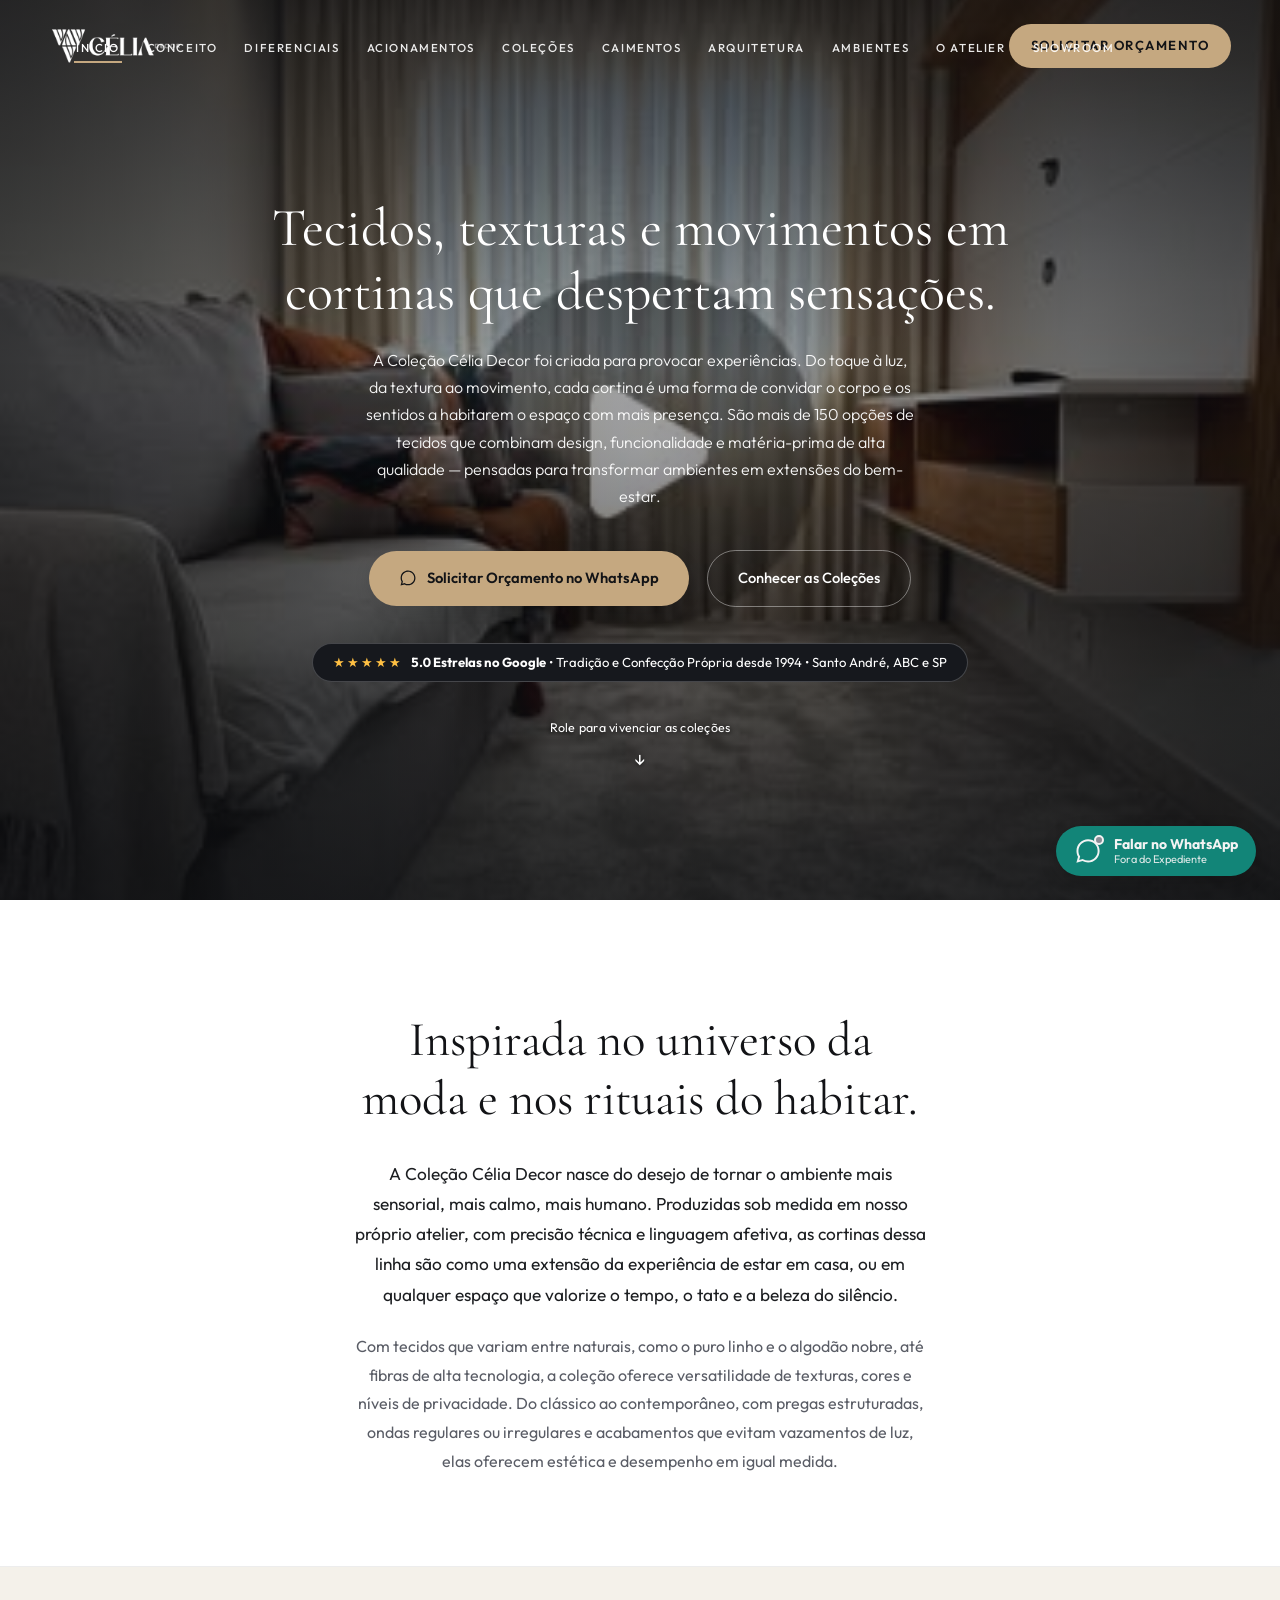
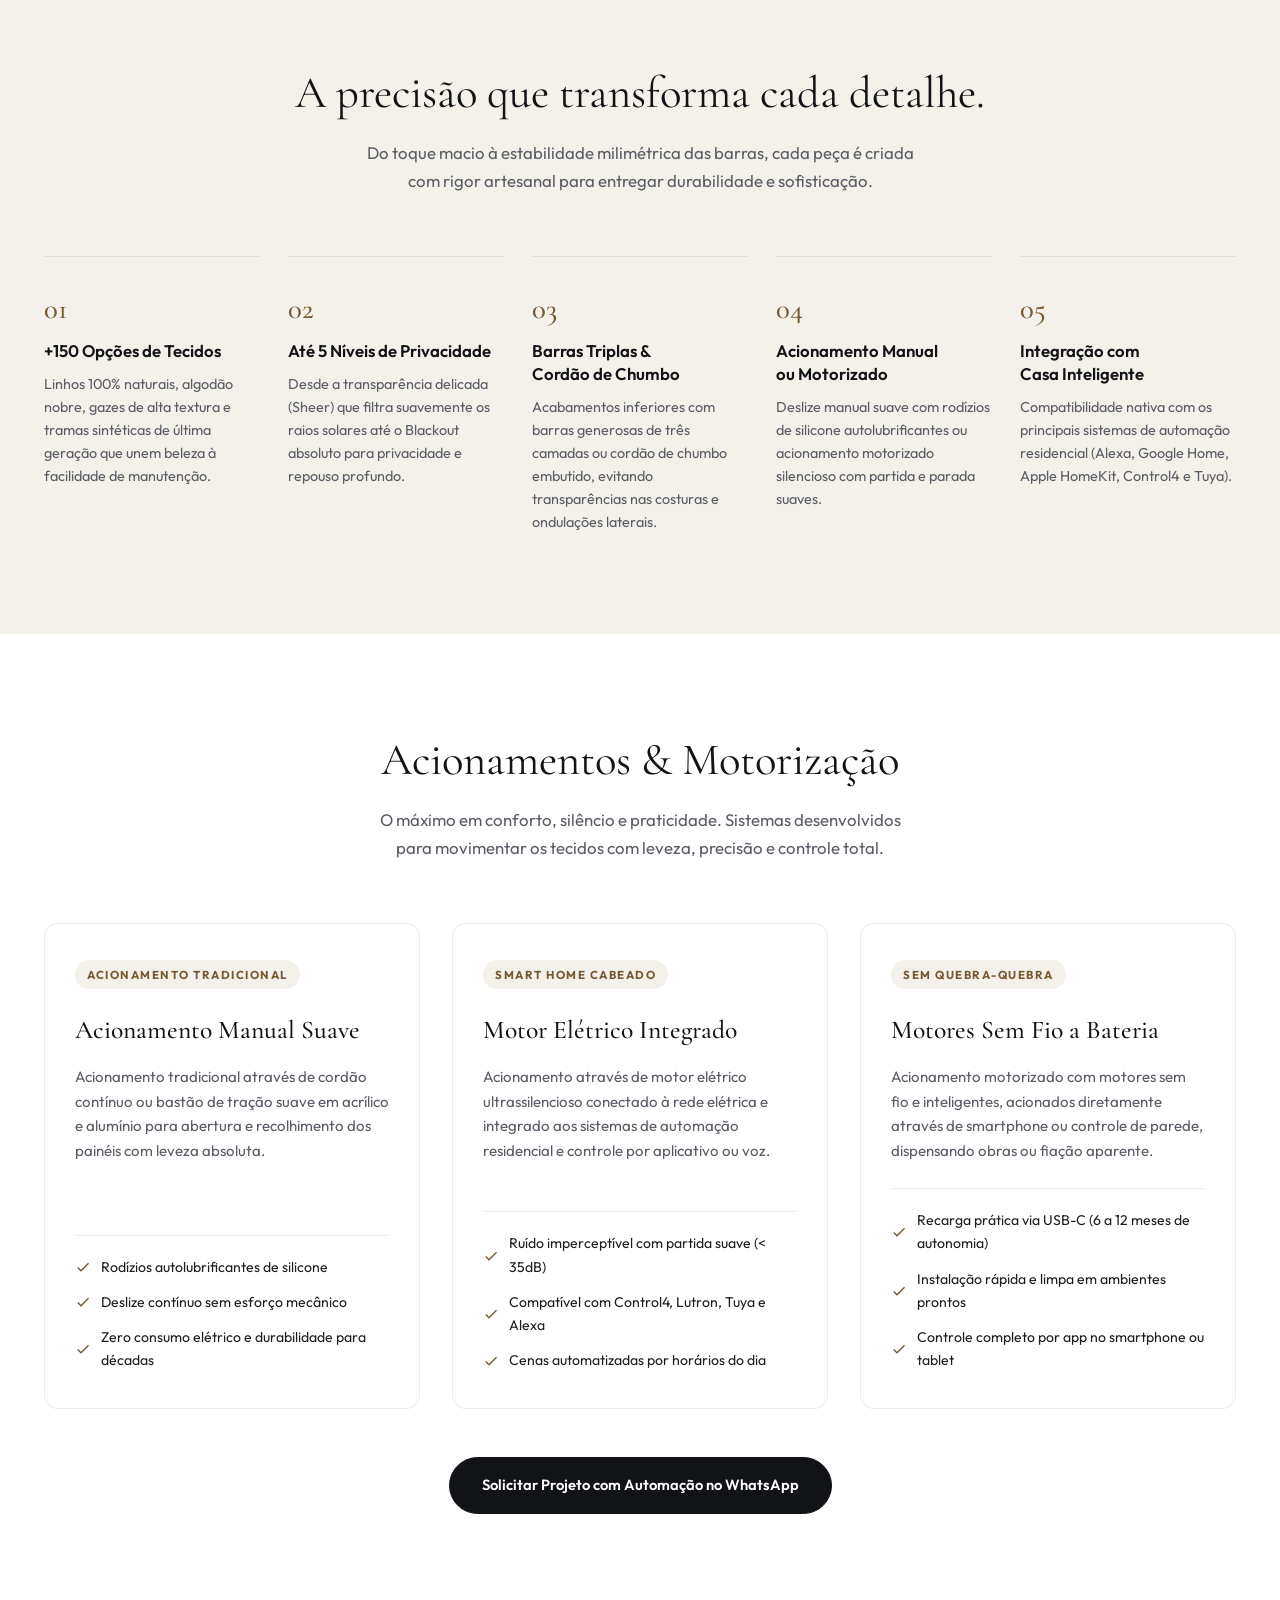
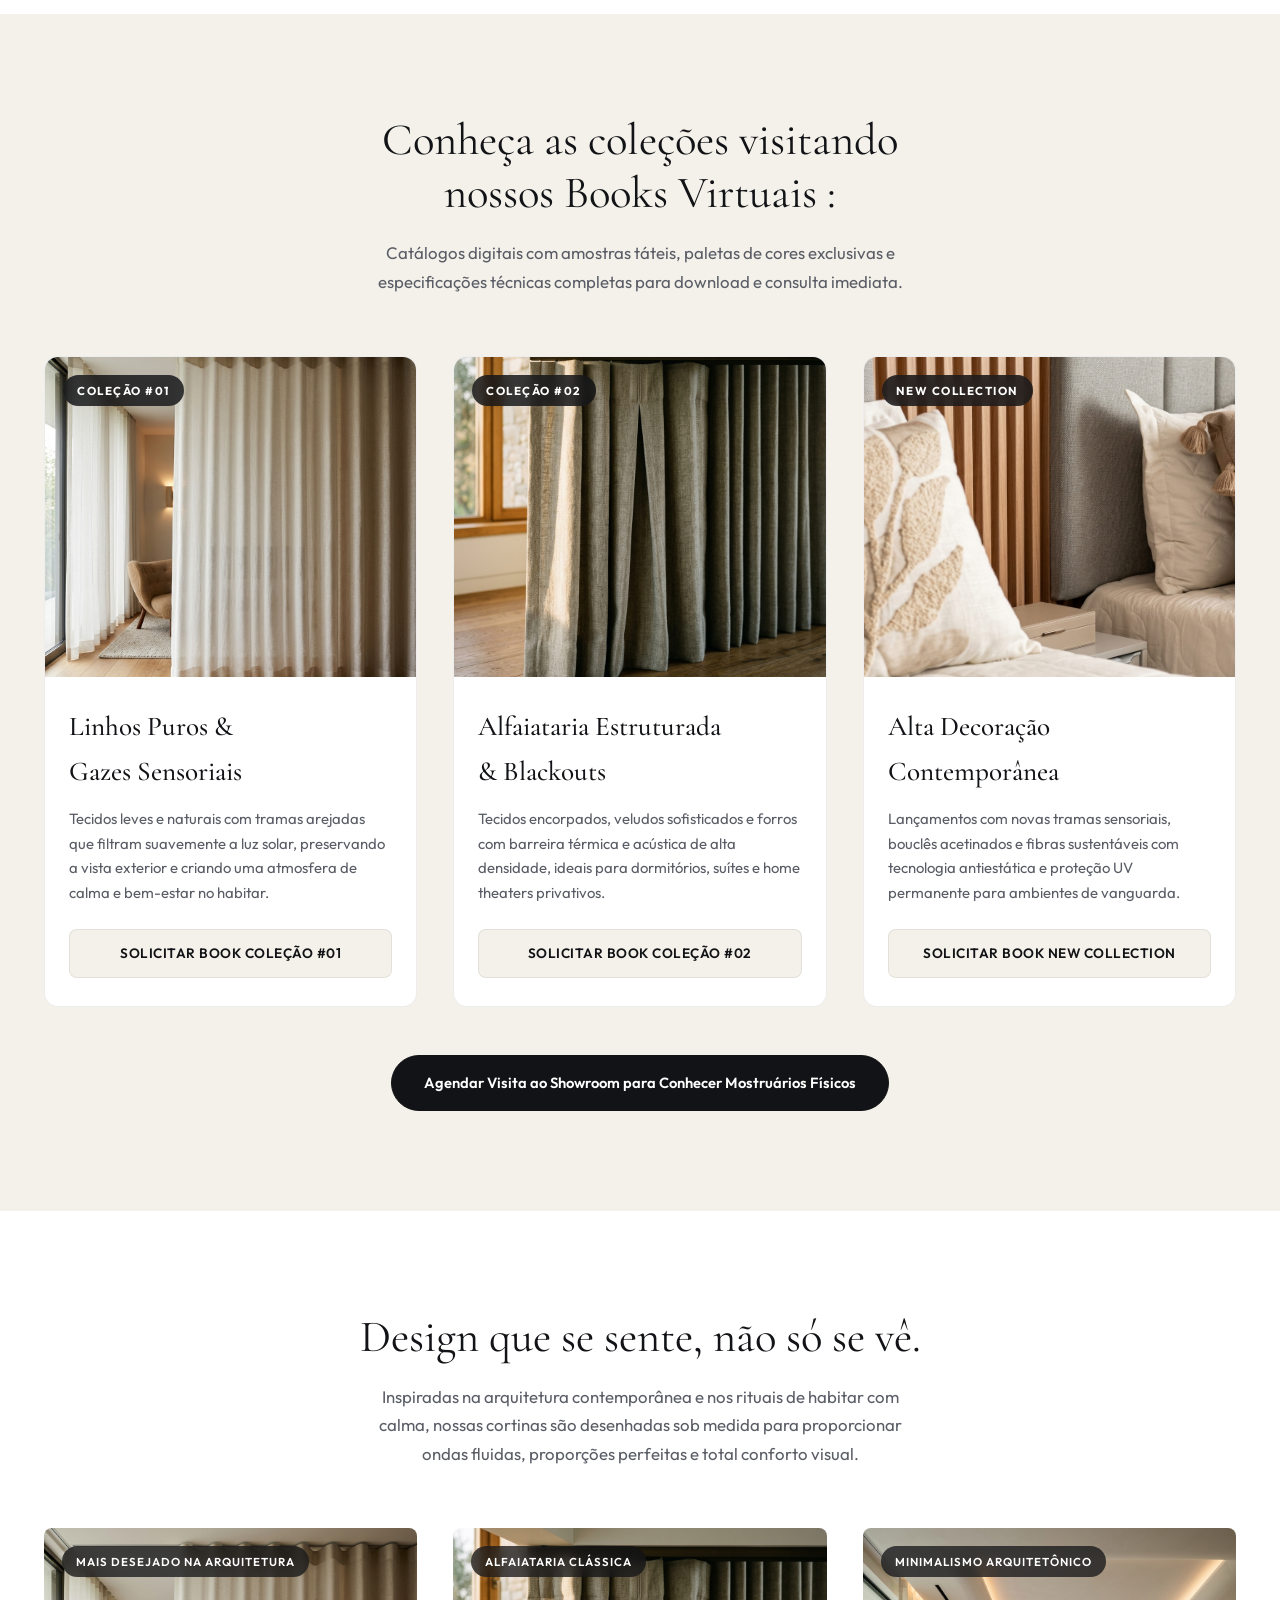
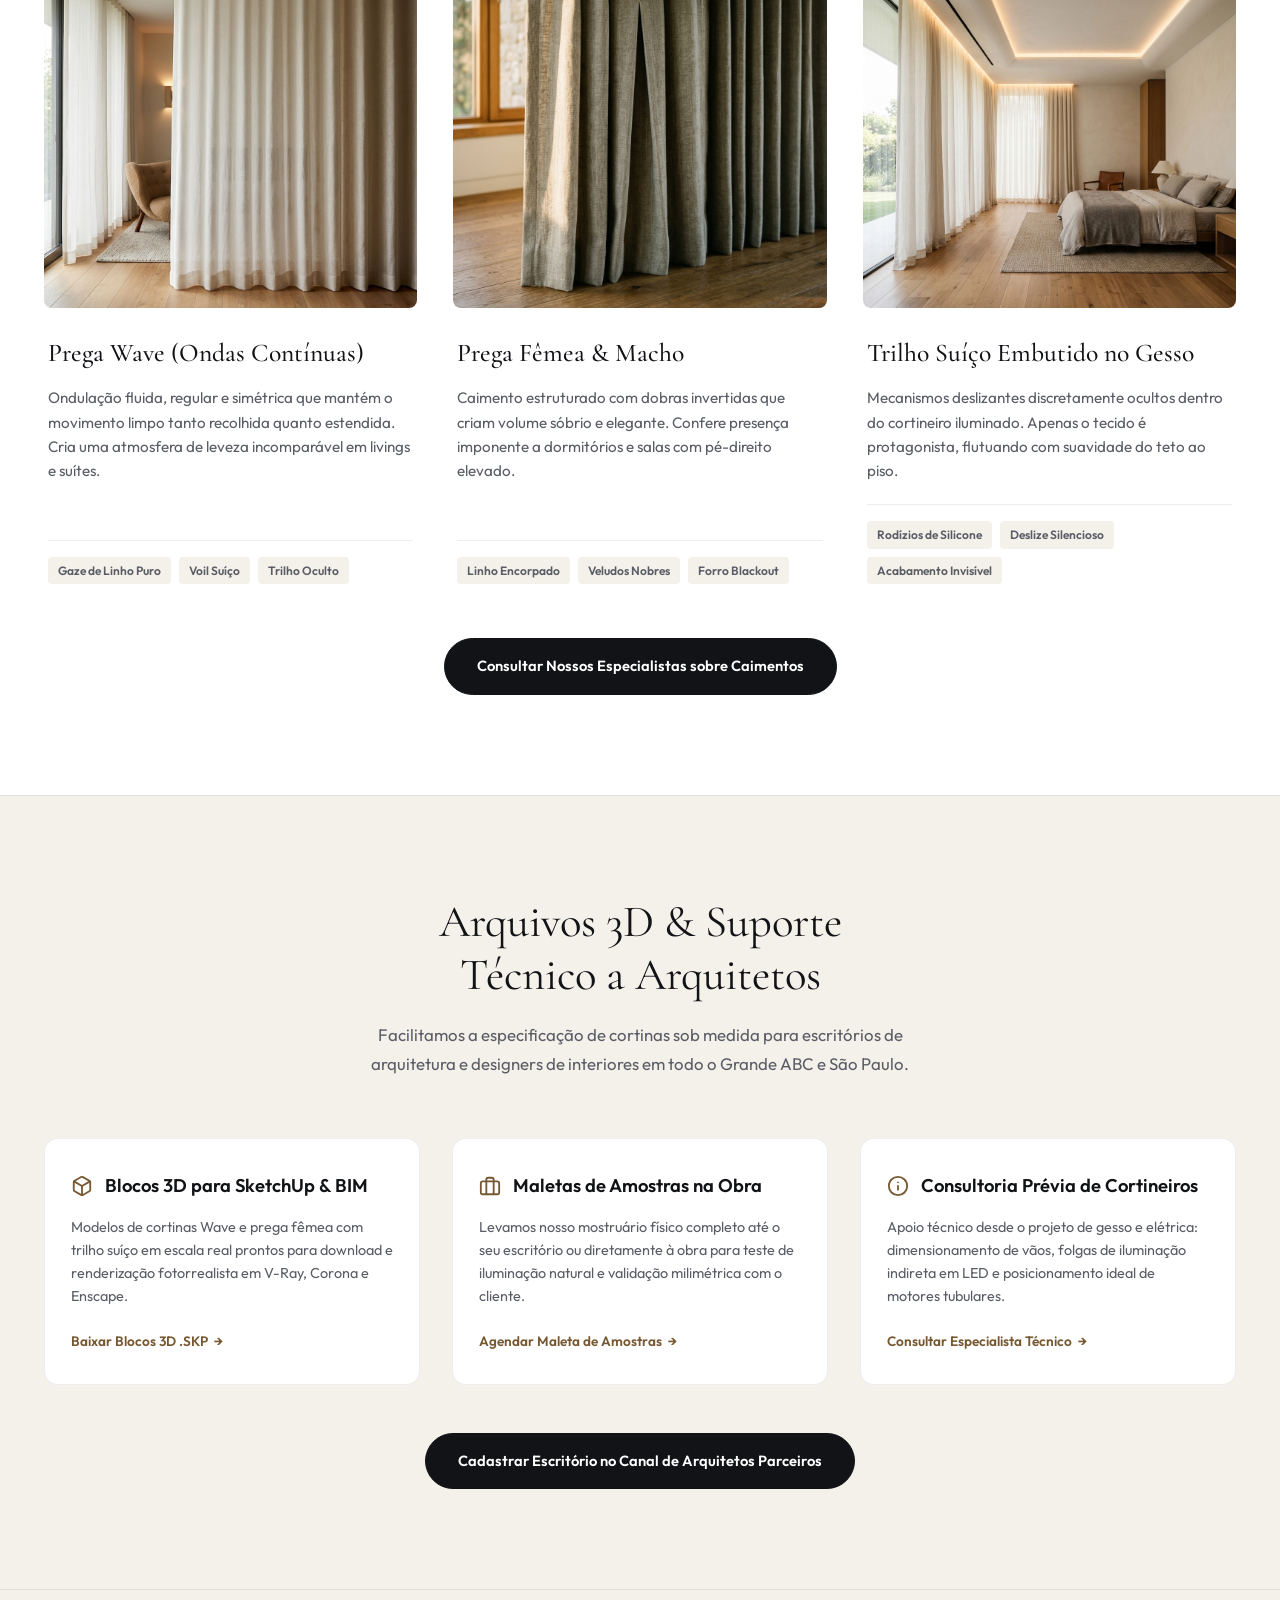
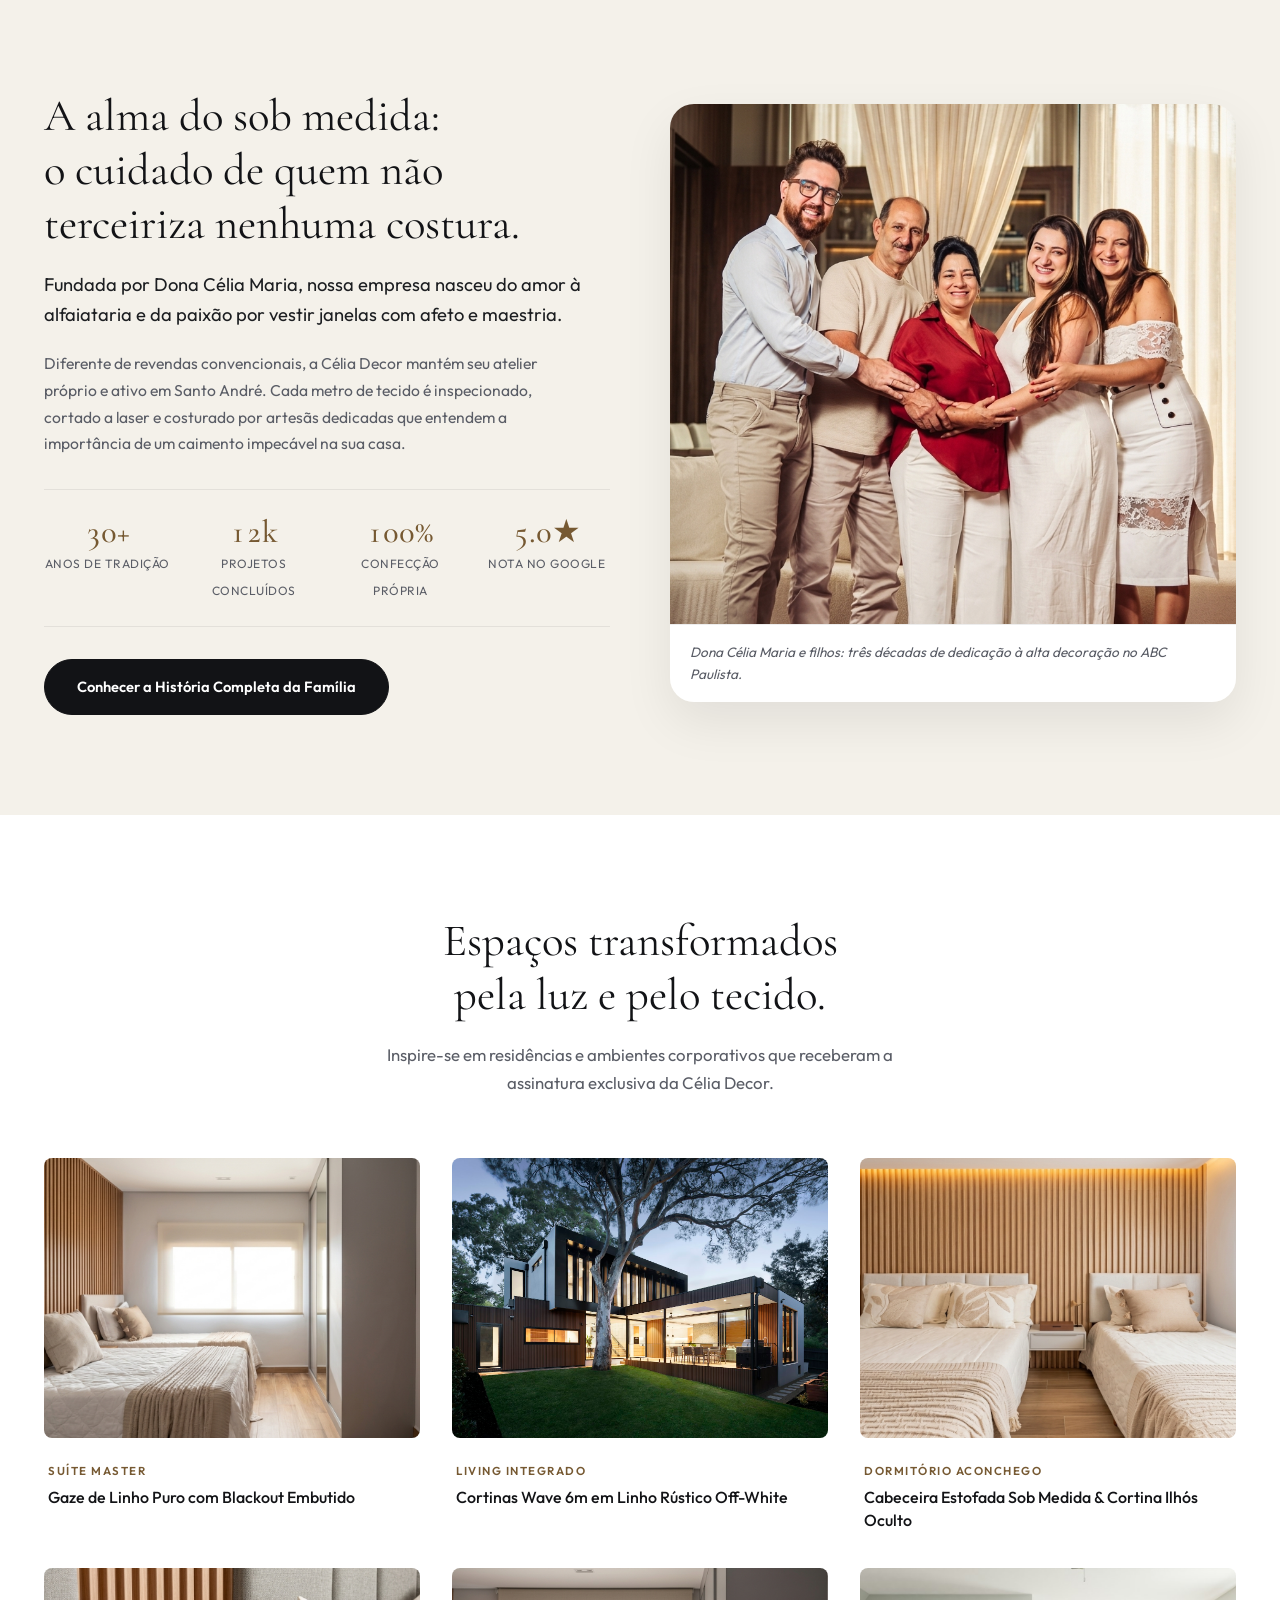
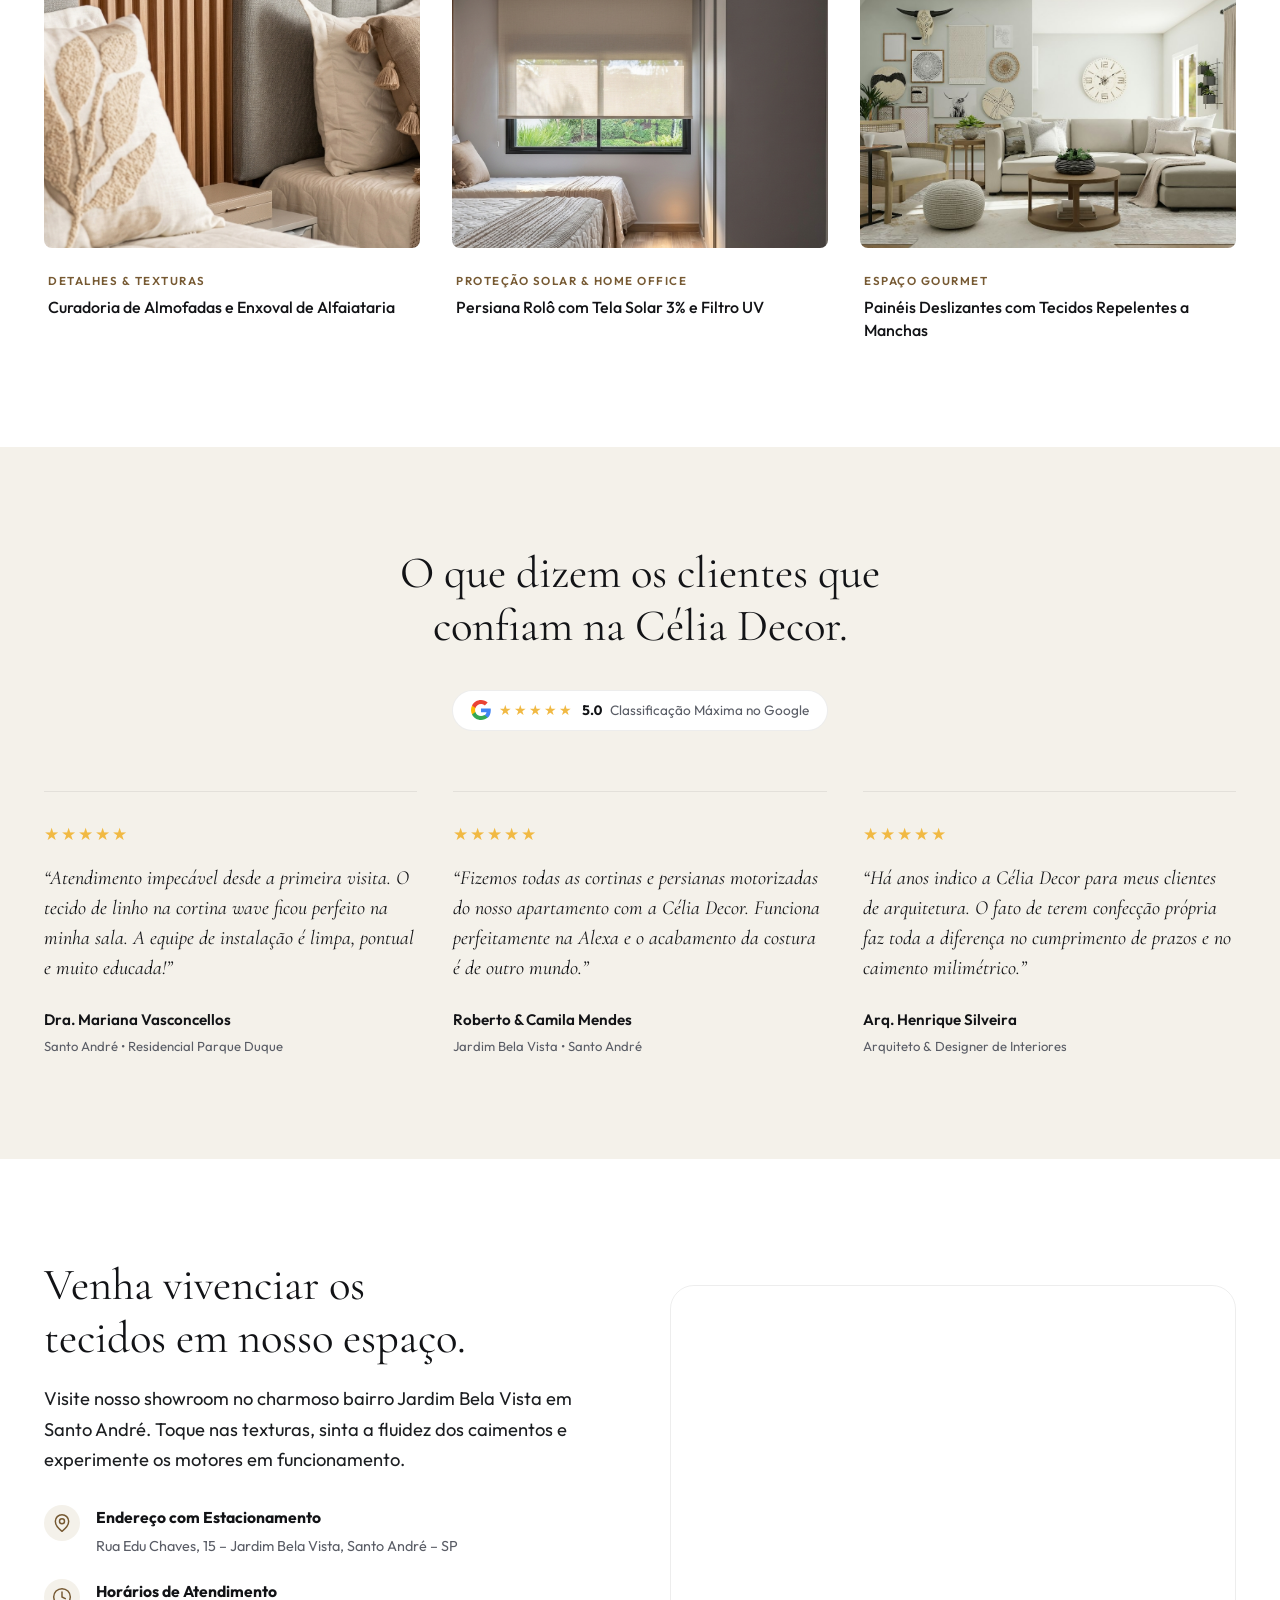
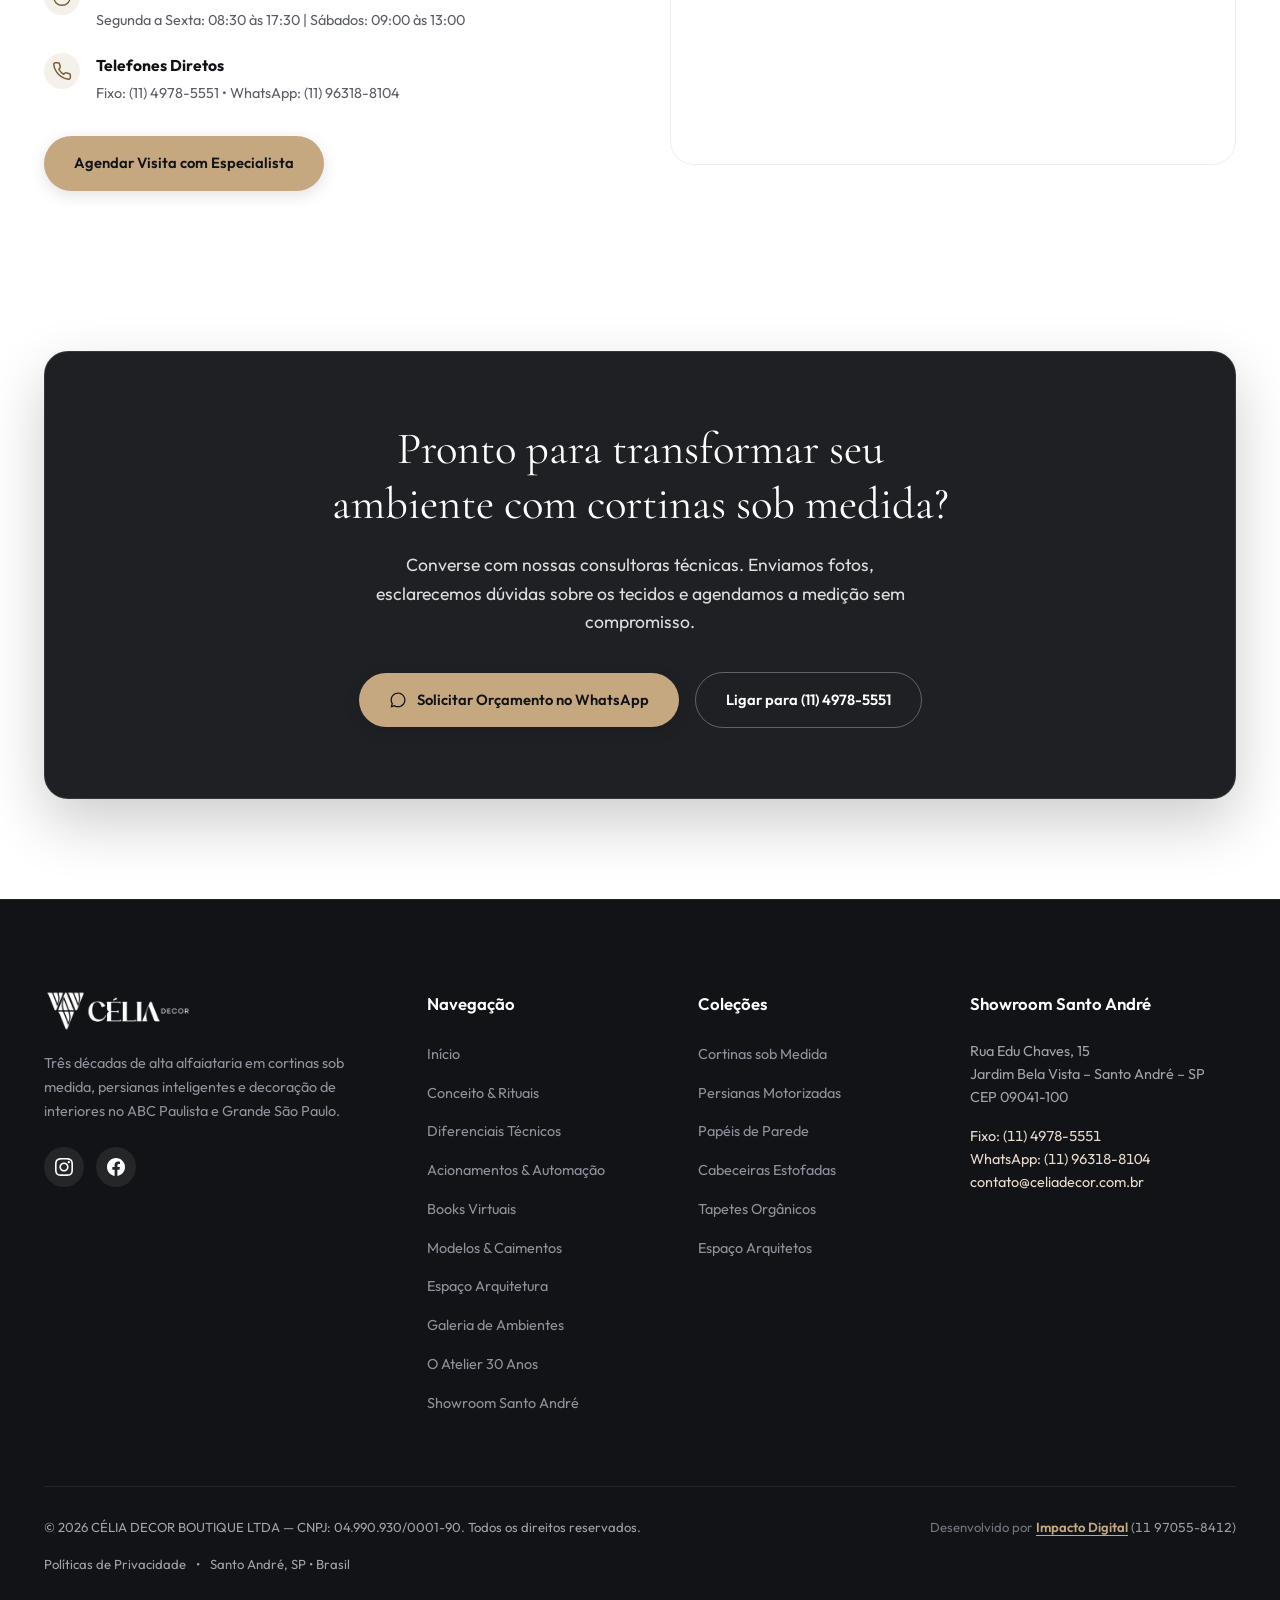
==== commit d840b38e: "feat: refatoracao completa baseada na arquitetura Uniflex Senses com zero anti-patterns Impeccable" ====
--- a/index.html
+++ b/index.html
@@ -30,11 +30,14 @@
       <nav class="desktop-nav" aria-label="Navegação Principal">
         <ul class="nav-menu">
           <li><a href="index.html" class="nav-link active">Início</a></li>
+          <li><a href="#conceito" class="nav-link">Conceito</a></li>
+          <li><a href="#diferenciais" class="nav-link">Diferenciais</a></li>
+          <li><a href="#acionamentos" class="nav-link">Acionamentos</a></li>
+          <li><a href="#colecoes" class="nav-link">Coleções</a></li>
           <li><a href="#caimentos" class="nav-link">Caimentos</a></li>
-          <li><a href="#diferenciais" class="nav-link">Diferenciais</a></li>
-          <li><a href="#motorizacao" class="nav-link">Motorização</a></li>
+          <li><a href="#arquitetos" class="nav-link">Arquitetura</a></li>
+          <li><a href="#ambientes" class="nav-link">Ambientes</a></li>
           <li><a href="#atelier" class="nav-link">O Atelier</a></li>
-          <li><a href="#ambientes" class="nav-link">Ambientes</a></li>
           <li><a href="contato.html" class="nav-link">Showroom</a></li>
         </ul>
       </nav>
@@ -76,11 +79,14 @@
 
     <nav class="drawer-navigation">
       <a href="index.html" class="drawer-link active">Início</a>
+      <a href="#conceito" class="drawer-link">Conceito & Rituais</a>
+      <a href="#diferenciais" class="drawer-link">Diferenciais da Coleção</a>
+      <a href="#acionamentos" class="drawer-link">Acionamentos & Automação</a>
+      <a href="#colecoes" class="drawer-link">Books Virtuais</a>
       <a href="#caimentos" class="drawer-link">Modelos & Caimentos</a>
-      <a href="#diferenciais" class="drawer-link">Diferenciais da Coleção</a>
-      <a href="#motorizacao" class="drawer-link">Motorização & Automação</a>
+      <a href="#arquitetos" class="drawer-link">Arquivos 3D & Arquitetura</a>
+      <a href="#ambientes" class="drawer-link">Galeria de Ambientes</a>
       <a href="#atelier" class="drawer-link">O Atelier & 30 Anos</a>
-      <a href="#ambientes" class="drawer-link">Galeria de Ambientes</a>
       <a href="produtos.html" class="drawer-link">Todas as Coleções</a>
       <a href="sobre.html" class="drawer-link">A História de Dona Célia</a>
       <a href="contato.html" class="drawer-link">Showroom Jardim Bela Vista</a>
@@ -114,8 +120,8 @@
 
     <!-- Conteúdo Editorial do Hero -->
     <div class="video-hero-content">
-      <h1 class="hero-headline">Tecidos nobres, caimento impecável e design que desperta sensações.</h1>
-      <p class="hero-lead">Cada cortina é confeccionada à mão em atelier próprio, unindo a precisão da alfaiataria ao mais alto padrão de conforto térmico, controle de luminosidade e sofisticação.</p>
+      <h1 class="hero-headline">Tecidos, texturas e movimentos em cortinas que despertam sensações.</h1>
+      <p class="hero-lead">A Coleção Célia Decor foi criada para provocar experiências. Do toque à luz, da textura ao movimento, cada cortina é uma forma de convidar o corpo e os sentidos a habitarem o espaço com mais presença. São mais de 150 opções de tecidos que combinam design, funcionalidade e matéria-prima de alta qualidade — pensadas para transformar ambientes em extensões do bem-estar.</p>
       
       <div class="hero-btn-row">
         <a href="https://wa.me/5511963188104?text=Ol%C3%A1!%20Vim%20pelo%20site%20da%20C%C3%A9lia%20Decor%20e%20gostaria%20de%20um%20or%C3%A7amento." target="_blank" rel="noopener noreferrer" class="btn-primary-gold">
@@ -124,8 +130,8 @@
           </svg>
           Solicitar Orçamento no WhatsApp
         </a>
-        <a href="#caimentos" class="btn-secondary-outline">
-          Conhecer Caimentos
+        <a href="#colecoes" class="btn-secondary-outline">
+          Conhecer as Coleções
         </a>
       </div>
 
@@ -150,7 +156,215 @@
   <main class="page-body-layer">
 
     <!-- ========================================================================
-         3. SEÇÃO: CURADORIA DE CAIMENTOS & PREGAS
+         3. SEÇÃO: CONCEITO & RITUAIS DO HABITAR (Inspirado no Uniflex Senses)
+         Declaração editorial sensorial de calma, alta costura e silêncio
+         ======================================================================== -->
+    <section class="editorial-statement-section" id="conceito">
+      <div class="container">
+        <div class="statement-box">
+          <h2 class="statement-title">Inspirada no universo da moda e nos rituais do habitar.</h2>
+          <p class="statement-lead">A Coleção Célia Decor nasce do desejo de tornar o ambiente mais sensorial, mais calmo, mais humano. Produzidas sob medida em nosso próprio atelier, com precisão técnica e linguagem afetiva, as cortinas dessa linha são como uma extensão da experiência de estar em casa, ou em qualquer espaço que valorize o tempo, o tato e a beleza do silêncio.</p>
+          <p class="statement-text">Com tecidos que variam entre naturais, como o puro linho e o algodão nobre, até fibras de alta tecnologia, a coleção oferece versatilidade de texturas, cores e níveis de privacidade. Do clássico ao contemporâneo, com pregas estruturadas, ondas regulares ou irregulares e acabamentos que evitam vazamentos de luz, elas oferecem estética e desempenho em igual medida.</p>
+        </div>
+      </div>
+    </section>
+
+    <!-- ========================================================================
+         4. SEÇÃO: DIFERENCIAIS DA COLEÇÃO (5 Pilares Técnicos Uniflex Senses)
+         ======================================================================== -->
+    <section class="section-spacing bg-subtle" id="diferenciais">
+      <div class="container">
+        <div class="section-header-centered">
+          <h2 class="section-title">A precisão que transforma cada detalhe.</h2>
+          <p class="section-subtitle">Do toque macio à estabilidade milimétrica das barras, cada peça é criada com rigor artesanal para entregar durabilidade e sofisticação.</p>
+        </div>
+
+        <div class="specs-five-grid">
+          <div class="spec-five-item">
+            <span class="spec-five-num">01</span>
+            <h3 class="spec-five-title">+150 Opções de Tecidos</h3>
+            <p class="spec-five-desc">Linhos 100% naturais, algodão nobre, gazes de alta textura e tramas sintéticas de última geração que unem beleza à facilidade de manutenção.</p>
+          </div>
+
+          <div class="spec-five-item">
+            <span class="spec-five-num">02</span>
+            <h3 class="spec-five-title">Até 5 Níveis de Privacidade</h3>
+            <p class="spec-five-desc">Desde a transparência delicada (Sheer) que filtra suavemente os raios solares até o Blackout absoluto para privacidade e repouso profundo.</p>
+          </div>
+
+          <div class="spec-five-item">
+            <span class="spec-five-num">03</span>
+            <h3 class="spec-five-title">Barras Triplas & Cordão de Chumbo</h3>
+            <p class="spec-five-desc">Acabamentos inferiores com barras generosas de três camadas ou cordão de chumbo embutido, evitando transparências nas costuras e ondulações laterais.</p>
+          </div>
+
+          <div class="spec-five-item">
+            <span class="spec-five-num">04</span>
+            <h3 class="spec-five-title">Acionamento Manual ou Motorizado</h3>
+            <p class="spec-five-desc">Deslize manual suave com rodízios de silicone autolubrificantes ou acionamento motorizado silencioso com partida e parada suaves.</p>
+          </div>
+
+          <div class="spec-five-item">
+            <span class="spec-five-num">05</span>
+            <h3 class="spec-five-title">Integração com Casa Inteligente</h3>
+            <p class="spec-five-desc">Compatibilidade nativa com os principais sistemas de automação residencial (Alexa, Google Home, Apple HomeKit, Control4 e Tuya).</p>
+          </div>
+        </div>
+      </div>
+    </section>
+
+    <!-- ========================================================================
+         5. SEÇÃO: ACIONAMENTOS & MOTORIZAÇÃO (3 Pilares Uniflex Senses)
+         O máximo em conforto e praticidade
+         ======================================================================== -->
+    <section class="section-spacing bg-white" id="acionamentos">
+      <div class="container">
+        <div class="section-header-centered">
+          <h2 class="section-title">Acionamentos & Motorização</h2>
+          <p class="section-subtitle">O máximo em conforto, silêncio e praticidade. Sistemas desenvolvidos para movimentar os tecidos com leveza, precisão e controle total.</p>
+        </div>
+
+        <div class="drives-three-grid">
+          <!-- Pilar 1: Manual Suave -->
+          <article class="drive-pillar-card">
+            <span class="drive-pillar-badge">Acionamento Tradicional</span>
+            <h3 class="drive-pillar-title">Acionamento Manual Suave</h3>
+            <p class="drive-pillar-desc">Acionamento tradicional através de cordão contínuo ou bastão de tração suave em acrílico e alumínio para abertura e recolhimento dos painéis com leveza absoluta.</p>
+            <ul class="drive-features-list">
+              <li>
+                <svg viewBox="0 0 24 24" width="16" height="16" fill="currentColor"><path d="M9 16.17L4.83 12l-1.42 1.41L9 19 21 7l-1.41-1.41z"/></svg>
+                <span>Rodízios autolubrificantes de silicone</span>
+              </li>
+              <li>
+                <svg viewBox="0 0 24 24" width="16" height="16" fill="currentColor"><path d="M9 16.17L4.83 12l-1.42 1.41L9 19 21 7l-1.41-1.41z"/></svg>
+                <span>Deslize contínuo sem esforço mecânico</span>
+              </li>
+              <li>
+                <svg viewBox="0 0 24 24" width="16" height="16" fill="currentColor"><path d="M9 16.17L4.83 12l-1.42 1.41L9 19 21 7l-1.41-1.41z"/></svg>
+                <span>Zero consumo elétrico e durabilidade para décadas</span>
+              </li>
+            </ul>
+          </article>
+
+          <!-- Pilar 2: Motor Elétrico Cabeado -->
+          <article class="drive-pillar-card">
+            <span class="drive-pillar-badge">Smart Home Cabeado</span>
+            <h3 class="drive-pillar-title">Motor Elétrico Integrado</h3>
+            <p class="drive-pillar-desc">Acionamento através de motor elétrico ultrassilencioso conectado à rede elétrica e integrado aos sistemas de automação residencial e controle por aplicativo ou voz.</p>
+            <ul class="drive-features-list">
+              <li>
+                <svg viewBox="0 0 24 24" width="16" height="16" fill="currentColor"><path d="M9 16.17L4.83 12l-1.42 1.41L9 19 21 7l-1.41-1.41z"/></svg>
+                <span>Ruído imperceptível com partida suave (&lt; 35dB)</span>
+              </li>
+              <li>
+                <svg viewBox="0 0 24 24" width="16" height="16" fill="currentColor"><path d="M9 16.17L4.83 12l-1.42 1.41L9 19 21 7l-1.41-1.41z"/></svg>
+                <span>Compatível com Control4, Lutron, Tuya e Alexa</span>
+              </li>
+              <li>
+                <svg viewBox="0 0 24 24" width="16" height="16" fill="currentColor"><path d="M9 16.17L4.83 12l-1.42 1.41L9 19 21 7l-1.41-1.41z"/></svg>
+                <span>Cenas automatizadas por horários do dia</span>
+              </li>
+            </ul>
+          </article>
+
+          <!-- Pilar 3: Motores Sem Fio Bateria -->
+          <article class="drive-pillar-card">
+            <span class="drive-pillar-badge">Sem Quebra-Quebra</span>
+            <h3 class="drive-pillar-title">Motores Sem Fio a Bateria</h3>
+            <p class="drive-pillar-desc">Acionamento motorizado com motores sem fio e inteligentes, acionados diretamente através de smartphone ou controle de parede, dispensando obras ou fiação aparente.</p>
+            <ul class="drive-features-list">
+              <li>
+                <svg viewBox="0 0 24 24" width="16" height="16" fill="currentColor"><path d="M9 16.17L4.83 12l-1.42 1.41L9 19 21 7l-1.41-1.41z"/></svg>
+                <span>Recarga prática via USB-C (6 a 12 meses de autonomia)</span>
+              </li>
+              <li>
+                <svg viewBox="0 0 24 24" width="16" height="16" fill="currentColor"><path d="M9 16.17L4.83 12l-1.42 1.41L9 19 21 7l-1.41-1.41z"/></svg>
+                <span>Instalação rápida e limpa em ambientes prontos</span>
+              </li>
+              <li>
+                <svg viewBox="0 0 24 24" width="16" height="16" fill="currentColor"><path d="M9 16.17L4.83 12l-1.42 1.41L9 19 21 7l-1.41-1.41z"/></svg>
+                <span>Controle completo por app no smartphone ou tablet</span>
+              </li>
+            </ul>
+          </article>
+        </div>
+
+        <div class="section-bottom-action">
+          <a href="https://wa.me/5511963188104?text=Ol%C3%A1!%20Gostaria%20de%20um%20projeto%20de%20cortinas%20motorizadas%20com%20automa%C3%A7%C3%A3o." target="_blank" rel="noopener noreferrer" class="btn-dark-clean">
+            Solicitar Projeto com Automação no WhatsApp
+          </a>
+        </div>
+      </div>
+    </section>
+
+    <!-- ========================================================================
+         6. SEÇÃO: BOOKS VIRTUAIS & COLEÇÕES (Signature Uniflex Senses)
+         "Conheça as coleções visitando nossos Books Virtuais"
+         ======================================================================== -->
+    <section class="section-spacing bg-subtle" id="colecoes">
+      <div class="container">
+        <div class="section-header-centered">
+          <h2 class="section-title">Conheça as coleções visitando nossos Books Virtuais :</h2>
+          <p class="section-subtitle">Catálogos digitais com amostras táteis, paletas de cores exclusivas e especificações técnicas completas para download e consulta imediata.</p>
+        </div>
+
+        <div class="books-three-grid">
+          <!-- Coleção 01 -->
+          <article class="book-card">
+            <div class="book-img-box">
+              <img src="assets/images/cortina-wave-detalhe.jpg" alt="Book Virtual Coleção 01 Linhos e Gazes Translúcidas Célia Decor" loading="lazy">
+              <span class="book-card-badge">COLEÇÃO #01</span>
+            </div>
+            <div class="book-card-body">
+              <h3 class="book-card-title">Linhos Puros & Gazes Sensoriais</h3>
+              <p class="book-card-desc">Tecidos leves e naturais com tramas arejadas que filtram suavemente a luz solar, preservando a vista exterior e criando uma atmosfera de calma e bem-estar no habitar.</p>
+              <a href="https://wa.me/5511963188104?text=Ol%C3%A1!%20Gostaria%20de%20receber%20o%20Book%20Virtual%20da%20COLE%C3%87%C3%83O%20%2301%20(Linhos%20e%20Gazes)%20da%20C%C3%A9lia%20Decor." target="_blank" rel="noopener noreferrer" class="book-card-cta">
+                Solicitar Book Coleção #01
+              </a>
+            </div>
+          </article>
+
+          <!-- Coleção 02 -->
+          <article class="book-card">
+            <div class="book-img-box">
+              <img src="assets/images/prega-femea-alfaiataria.jpg" alt="Book Virtual Coleção 02 Alfaiataria Estruturada e Blackouts Célia Decor" loading="lazy">
+              <span class="book-card-badge">COLEÇÃO #02</span>
+            </div>
+            <div class="book-card-body">
+              <h3 class="book-card-title">Alfaiataria Estruturada & Blackouts</h3>
+              <p class="book-card-desc">Tecidos encorpados, veludos sofisticados e forros com barreira térmica e acústica de alta densidade, ideais para dormitórios, suítes e home theaters privativos.</p>
+              <a href="https://wa.me/5511963188104?text=Ol%C3%A1!%20Gostaria%20de%20receber%20o%20Book%20Virtual%20da%20COLE%C3%87%C3%83O%20%2302%20(Alfaiataria%20e%20Blackout)%20da%20C%C3%A9lia%20Decor." target="_blank" rel="noopener noreferrer" class="book-card-cta">
+                Solicitar Book Coleção #02
+              </a>
+            </div>
+          </article>
+
+          <!-- New Collection -->
+          <article class="book-card">
+            <div class="book-img-box">
+              <img src="assets/images/tour-suite-04-macro-textura.jpg" alt="Book Virtual New Collection Alta Decoração 2026 Célia Decor" loading="lazy">
+              <span class="book-card-badge">NEW COLLECTION</span>
+            </div>
+            <div class="book-card-body">
+              <h3 class="book-card-title">Alta Decoração Contemporânea</h3>
+              <p class="book-card-desc">Lançamentos com novas tramas sensoriais, bouclês acetinados e fibras sustentáveis com tecnologia antiestática e proteção UV permanente para ambientes de vanguarda.</p>
+              <a href="https://wa.me/5511963188104?text=Ol%C3%A1!%20Gostaria%20de%20receber%20o%20Book%20Virtual%20da%20NEW%20COLLECTION%202026%20da%20C%C3%A9lia%20Decor." target="_blank" rel="noopener noreferrer" class="book-card-cta">
+                Solicitar Book New Collection
+              </a>
+            </div>
+          </article>
+        </div>
+
+        <div class="section-bottom-action">
+          <a href="https://wa.me/5511963188104?text=Ol%C3%A1!%20Gostaria%20de%20agendar%20uma%20visita%20ao%20Showroom%20para%20conhecer%20os%20Books%20F%C3%ADsicos%20pessoalmente." target="_blank" rel="noopener noreferrer" class="btn-dark-clean">
+            Agendar Visita ao Showroom para Conhecer Mostruários Físicos
+          </a>
+        </div>
+      </div>
+    </section>
+
+    <!-- ========================================================================
+         7. SEÇÃO: CURADORIA DE CAIMENTOS & PREGAS
          Estrutura idêntica à Uniflex Senses: foco em ondas regulares, volume e luz
          ======================================================================== -->
     <section class="section-spacing bg-white" id="caimentos">
@@ -222,91 +436,72 @@
     </section>
 
     <!-- ========================================================================
-         4. SEÇÃO: DIFERENCIAIS DA COLEÇÃO (Estilo Specs Minimalista Uniflex)
-         ======================================================================== -->
-    <section class="section-spacing bg-subtle" id="diferenciais">
+         8. SEÇÃO: SKETCHUP & SUPORTE TÉCNICO A ARQUITETOS (Signature Uniflex Senses)
+         Arquivos 3D e consultoria especializada para especificadores
+         ======================================================================== -->
+    <section class="section-spacing sketchup-section" id="arquitetos">
       <div class="container">
         <div class="section-header-centered">
-          <h2 class="section-title">A precisão que transforma cada detalhe.</h2>
-          <p class="section-subtitle">Do toque macio à estabilidade visual das barras, cada peça é criada com rigor artesanal para entregar durabilidade e sofisticação.</p>
-        </div>
-
-        <div class="specs-four-grid">
-          <div class="spec-item">
-            <h3 class="spec-title">+150 Opções de Tecidos</h3>
-            <p class="spec-desc">Linhos 100% naturais, algodão nobre, gazes de alta textura e tramas sintéticas de última geração que unem beleza à facilidade de manutenção.</p>
-          </div>
-
-          <div class="spec-item">
-            <h3 class="spec-title">Até 5 Níveis de Luz & Blackout</h3>
-            <p class="spec-desc">Desde a transparência delicada (Sheer) que filtra suavemente os raios solares até o Blackout absoluto para privacidade e repouso profundo.</p>
-          </div>
-
-          <div class="spec-item">
-            <h3 class="spec-title">Barras Triplas & Cordão de Chumbo</h3>
-            <p class="spec-desc">Acabamentos inferiores com barras generosas de três camadas ou cordão de chumbo embutido, evitando transparências nas costuras e ondulações laterais.</p>
-          </div>
-
-          <div class="spec-item">
-            <h3 class="spec-title">Amostras Reais em Domicílio</h3>
-            <p class="spec-desc">Nossa consultora técnica leva o mostruário físico completo até sua residência em Santo André e SP para conferência milimétrica e teste de iluminação real.</p>
-          </div>
-        </div>
-      </div>
-    </section>
-
-    <!-- ========================================================================
-         5. SEÇÃO: MOTORIZAÇÃO & AUTOMAÇÃO INTELIGENTE (Uniflex Connect Concept)
-         ======================================================================== -->
-    <section class="section-spacing bg-white" id="motorizacao">
-      <div class="container">
-        <div class="editorial-split-row">
-          <div class="editorial-media-col">
-            <div class="media-frame-shadow">
-              <img src="assets/images/automacao-smart.jpg" alt="Cortinas e Persianas Motorizadas Smart Home Célia Decor" loading="lazy">
-            </div>
-          </div>
-
-          <div class="editorial-text-col">
-            <h2 class="section-title">Controle silencioso na ponta dos dedos ou por comando de voz.</h2>
-            <p class="editorial-lead">Integre suas cortinas e persianas aos mais modernos sistemas de automação residencial. O máximo em conforto, silêncio acústico e praticidade para o seu dia a dia.</p>
-            
-            <ul class="clean-features-list">
-              <li>
-                <span class="feature-icon" aria-hidden="true">
-                  <svg viewBox="0 0 24 24" width="16" height="16" fill="currentColor"><path d="M12 2L14.4 9.6L22 12L14.4 14.4L12 22L9.6 14.4L2 12L9.6 9.6L12 2Z"/></svg>
-                </span>
-                <div>
-                  <strong>Motores Ultra Silenciosos Somfy & Tuya:</strong>
-                  <p>Mecanismos de tração suave com ruído imperceptível, ideais para quartos e salas de descanso.</p>
-                </div>
-              </li>
-              <li>
-                <span class="feature-icon" aria-hidden="true">
-                  <svg viewBox="0 0 24 24" width="16" height="16" fill="currentColor"><path d="M12 2L14.4 9.6L22 12L14.4 14.4L12 22L9.6 14.4L2 12L9.6 9.6L12 2Z"/></svg>
-                </span>
-                <div>
-                  <strong>Opções a Bateria Recarregável:</strong>
-                  <p>Instalação prática sem necessidade de quebrar paredes ou passar conduítes. Bateria de longa duração com recarga via USB-C.</p>
-                </div>
-              </li>
-              <li>
-                <span class="feature-icon" aria-hidden="true">
-                  <svg viewBox="0 0 24 24" width="16" height="16" fill="currentColor"><path d="M12 2L14.4 9.6L22 12L14.4 14.4L12 22L9.6 14.4L2 12L9.6 9.6L12 2Z"/></svg>
-                </span>
-                <div>
-                  <strong>Compatibilidade com Alexa, Google & Apple HomeKit:</strong>
-                  <p>Crie rotinas automatizadas para abrir com a luz natural matinal e fechar suavemente ao entardecer.</p>
-                </div>
-              </li>
-            </ul>
-
-            <div class="editorial-cta-wrap">
-              <a href="https://wa.me/5511963188104?text=Ol%C3%A1!%20Gostaria%20de%20um%20projeto%20de%20cortinas%20motorizadas%20com%20automa%C3%A7%C3%A3o." target="_blank" rel="noopener noreferrer" class="btn-primary-gold">
-                Solicitar Projeto com Automação
-              </a>
-            </div>
-          </div>
+          <h2 class="section-title">Arquivos 3D & Suporte Técnico a Arquitetos</h2>
+          <p class="section-subtitle">Facilitamos a especificação de cortinas sob medida para escritórios de arquitetura e designers de interiores em todo o Grande ABC e São Paulo.</p>
+        </div>
+
+        <div class="sketchup-resources-grid">
+          <!-- Recurso 1: Blocos 3D SketchUp -->
+          <div class="sketchup-card">
+            <div class="sketchup-card-header">
+              <svg class="sketchup-inline-icon" viewBox="0 0 24 24" width="22" height="22" fill="none" stroke="currentColor" stroke-width="2" stroke-linecap="round" stroke-linejoin="round" aria-hidden="true">
+                <path d="M21 16V8a2 2 0 0 0-1-1.73l-7-4a2 2 0 0 0-2 0l-7 4A2 2 0 0 0 3 8v8a2 2 0 0 0 1 1.73l7 4a2 2 0 0 0 2 0l7-4A2 2 0 0 0 21 16z"/>
+                <polyline points="3.27 6.96 12 12.01 20.73 6.96"/>
+                <line x1="12" y1="22.08" x2="12" y2="12"/>
+              </svg>
+              <h3 class="sketchup-card-title">Blocos 3D para SketchUp & BIM</h3>
+            </div>
+            <p class="sketchup-card-desc">Modelos de cortinas Wave e prega fêmea com trilho suíço em escala real prontos para download e renderização fotorrealista em V-Ray, Corona e Enscape.</p>
+            <a href="https://wa.me/5511963188104?text=Ol%C3%A1!%20Sou%20arquiteto(a)%20e%20gostaria%20de%20receber%20os%20blocos%203D%20para%20SketchUp%20das%20cortinas%20C%C3%A9lia%20Decor." target="_blank" rel="noopener noreferrer" class="sketchup-card-link">
+              <span>Baixar Blocos 3D .SKP</span>
+              <span aria-hidden="true">→</span>
+            </a>
+          </div>
+
+          <!-- Recurso 2: Amostras Físicas em Domicílio / Escritório -->
+          <div class="sketchup-card">
+            <div class="sketchup-card-header">
+              <svg class="sketchup-inline-icon" viewBox="0 0 24 24" width="22" height="22" fill="none" stroke="currentColor" stroke-width="2" stroke-linecap="round" stroke-linejoin="round" aria-hidden="true">
+                <rect x="2" y="7" width="20" height="14" rx="2" ry="2"/>
+                <path d="M16 21V5a2 2 0 0 0-2-2h-4a2 2 0 0 0-2 2v16"/>
+              </svg>
+              <h3 class="sketchup-card-title">Maletas de Amostras na Obra</h3>
+            </div>
+            <p class="sketchup-card-desc">Levamos nosso mostruário físico completo até o seu escritório ou diretamente à obra para teste de iluminação natural e validação milimétrica com o cliente.</p>
+            <a href="https://wa.me/5511963188104?text=Ol%C3%A1!%20Gostaria%20de%20solicitar%20uma%20visita%20t%C3%A9cnica%20com%20mostru%C3%A1rio%20de%20amostras%20no%20meu%20escrit%C3%B3rio/obra." target="_blank" rel="noopener noreferrer" class="sketchup-card-link">
+              <span>Agendar Maleta de Amostras</span>
+              <span aria-hidden="true">→</span>
+            </a>
+          </div>
+
+          <!-- Recurso 3: Consultoria de Cortineiros & Infraestrutura -->
+          <div class="sketchup-card">
+            <div class="sketchup-card-header">
+              <svg class="sketchup-inline-icon" viewBox="0 0 24 24" width="22" height="22" fill="none" stroke="currentColor" stroke-width="2" stroke-linecap="round" stroke-linejoin="round" aria-hidden="true">
+                <circle cx="12" cy="12" r="10"/>
+                <line x1="12" y1="16" x2="12" y2="12"/>
+                <line x1="12" y1="8" x2="12.01" y2="8"/>
+              </svg>
+              <h3 class="sketchup-card-title">Consultoria Prévia de Cortineiros</h3>
+            </div>
+            <p class="sketchup-card-desc">Apoio técnico desde o projeto de gesso e elétrica: dimensionamento de vãos, folgas de iluminação indireta em LED e posicionamento ideal de motores tubulares.</p>
+            <a href="https://wa.me/5511963188104?text=Ol%C3%A1!%20Preciso%20de%20apoio%20t%C3%A9cnico%20para%20dimensionamento%20de%20cortineiros%20e%20automa%C3%A7%C3%A3o%20em%20projeto." target="_blank" rel="noopener noreferrer" class="sketchup-card-link">
+              <span>Consultar Especialista Técnico</span>
+              <span aria-hidden="true">→</span>
+            </a>
+          </div>
+        </div>
+
+        <div class="section-bottom-action">
+          <a href="https://wa.me/5511963188104?text=Ol%C3%A1!%20Sou%20arquiteto(a)/designer%20e%20gostaria%20de%20conhecer%20as%20condi%C3%A7%C3%B5es%20de%20parceria%20C%C3%A9lia%20Decor." target="_blank" rel="noopener noreferrer" class="btn-dark-clean">
+            Cadastrar Escritório no Canal de Arquitetos Parceiros
+          </a>
         </div>
       </div>
     </section>
@@ -446,6 +641,7 @@
     <section class="section-spacing bg-subtle" id="avaliacoes-google">
       <div class="container">
         <div class="section-header-centered">
+          <h2 class="section-title">O que dizem os clientes que confiam na Célia Decor.</h2>
           <div class="google-rating-pill-static">
             <svg viewBox="0 0 24 24" width="20" height="20">
               <path fill="#4285F4" d="M23.745 12.27c0-.7-.06-1.4-.19-2.07H12v4.51h6.6c-.29 1.52-1.14 2.8-2.4 3.65v3.03h3.88c2.27-2.09 3.66-5.17 3.66-9.12z"/>
@@ -457,7 +653,6 @@
             <span class="rating-val">5.0</span>
             <span class="rating-desc">Classificação Máxima no Google</span>
           </div>
-          <h2 class="section-title">O que dizem os clientes que confiam na Célia Decor.</h2>
         </div>
 
         <div class="reviews-three-grid">
@@ -615,11 +810,14 @@
           <h3 class="footer-title">Navegação</h3>
           <ul class="footer-nav-list">
             <li><a href="index.html">Início</a></li>
+            <li><a href="#conceito">Conceito & Rituais</a></li>
+            <li><a href="#diferenciais">Diferenciais Técnicos</a></li>
+            <li><a href="#acionamentos">Acionamentos & Automação</a></li>
+            <li><a href="#colecoes">Books Virtuais</a></li>
             <li><a href="#caimentos">Modelos & Caimentos</a></li>
-            <li><a href="#diferenciais">Diferenciais Técnicos</a></li>
-            <li><a href="#motorizacao">Motorização Inteligente</a></li>
+            <li><a href="#arquitetos">Espaço Arquitetura</a></li>
+            <li><a href="#ambientes">Galeria de Ambientes</a></li>
             <li><a href="#atelier">O Atelier 30 Anos</a></li>
-            <li><a href="#ambientes">Galeria de Ambientes</a></li>
             <li><a href="contato.html">Showroom Santo André</a></li>
           </ul>
         </div>
--- a/css/style.css
+++ b/css/style.css
@@ -16,7 +16,7 @@
   
   --c-gold: #C5A880;
   --c-gold-light: #E8DDCD;
-  --c-gold-dark: #8C6F48;
+  --c-gold-dark: #765932;
   
   --c-text-main: #1C1E21;
   --c-text-muted: #5A5D66;
@@ -121,7 +121,7 @@
   text-wrap: balance;
 }
 
-.hero-lead, .section-subtitle, .editorial-lead, .editorial-text, .cta-banner-subtitle {
+.hero-lead, .section-subtitle, .editorial-lead, .editorial-text, .cta-banner-subtitle, .statement-lead, .statement-text {
   max-width: 52ch;
 }
 
@@ -764,6 +764,61 @@
   position: relative;
   z-index: 5;
   background-color: var(--c-surface);
+}
+
+/* ==========================================================================
+   2.1 CONCEITO & RITUAIS DO HABITAR (EDITORIAL STATEMENT — UNIFLEX SENSES)
+   Assinatura sensorial de calma, alta costura e conexão humana
+   ========================================================================== */
+.editorial-statement-section {
+  padding: 110px 0 90px 0;
+  background-color: var(--c-surface);
+  border-bottom: 1px solid var(--c-border);
+}
+
+.statement-box {
+  max-width: 920px;
+  margin: 0 auto;
+  text-align: center;
+}
+
+.statement-eyebrow {
+  display: inline-block;
+  font-size: 0.76rem;
+  font-weight: 700;
+  text-transform: uppercase;
+  letter-spacing: 3px;
+  color: var(--c-gold-dark);
+  margin-bottom: 22px;
+}
+
+.statement-title {
+  font-family: var(--font-serif);
+  font-size: clamp(2.1rem, 3.8vw, 3.2rem);
+  font-weight: 400;
+  line-height: 1.22;
+  color: var(--c-dark);
+  margin-bottom: 30px;
+}
+
+.statement-lead {
+  font-size: clamp(1.05rem, 1.35vw, 1.25rem);
+  line-height: 1.75;
+  color: var(--c-text-main);
+  margin-bottom: 22px;
+  font-weight: 400;
+  max-width: 52ch;
+  margin-left: auto;
+  margin-right: auto;
+}
+
+.statement-text {
+  font-size: 1rem;
+  line-height: 1.8;
+  color: var(--c-text-muted);
+  max-width: 52ch;
+  margin-left: auto;
+  margin-right: auto;
 }
 
 /* ==========================================================================
@@ -866,6 +921,45 @@
 /* ==========================================================================
    4. DIFERENCIAIS DA COLEÇÃO (SPECS 4 COLUNAS)
    ========================================================================== */
+/* ==========================================================================
+   4. DIFERENCIAIS DA COLEÇÃO (SPECS 5 COLUNAS UNIFLEX SENSES)
+   ========================================================================== */
+.specs-five-grid {
+  display: grid;
+  grid-template-columns: repeat(5, 1fr);
+  gap: 28px;
+}
+
+.spec-five-item {
+  border-top: 1px solid var(--c-border);
+  padding-top: 28px;
+  display: flex;
+  flex-direction: column;
+}
+
+.spec-five-num {
+  font-family: var(--font-serif);
+  font-size: 1.8rem;
+  font-weight: 500;
+  color: var(--c-gold-dark);
+  margin-bottom: 8px;
+}
+
+.spec-five-title {
+  font-family: var(--font-sans);
+  font-size: 1.05rem;
+  font-weight: 600;
+  color: var(--c-dark);
+  margin-bottom: 10px;
+  line-height: 1.35;
+}
+
+.spec-five-desc {
+  font-size: 0.9rem;
+  color: var(--c-text-muted);
+  line-height: 1.6;
+}
+
 .specs-four-grid {
   display: grid;
   grid-template-columns: repeat(4, 1fr);
@@ -891,6 +985,270 @@
   font-size: 0.92rem;
   color: var(--c-text-muted);
   line-height: 1.65;
+}
+
+/* ==========================================================================
+   4.1 ACIONAMENTOS (3 PILARES UNIFLEX SENSES)
+   ========================================================================== */
+.drives-three-grid {
+  display: grid;
+  grid-template-columns: repeat(3, 1fr);
+  gap: 32px;
+  margin-bottom: 48px;
+}
+
+.drive-pillar-card {
+  background: var(--c-surface);
+  border: 1px solid var(--c-border);
+  border-radius: var(--radius-md);
+  padding: 36px 30px;
+  display: flex;
+  flex-direction: column;
+  transition: transform var(--transition-normal), box-shadow var(--transition-normal), border-color var(--transition-normal);
+}
+
+.drive-pillar-card:hover {
+  transform: translateY(-4px);
+  box-shadow: 0 16px 36px rgba(0, 0, 0, 0.05);
+  border-color: rgba(197, 168, 128, 0.5);
+}
+
+.drive-pillar-badge {
+  display: inline-block;
+  align-self: flex-start;
+  font-size: 0.72rem;
+  font-weight: 700;
+  text-transform: uppercase;
+  letter-spacing: 1.5px;
+  color: var(--c-gold-dark);
+  background-color: var(--c-bg-subtle);
+  padding: 5px 12px;
+  border-radius: var(--radius-full);
+  margin-bottom: 20px;
+}
+
+.drive-pillar-title {
+  font-family: var(--font-serif);
+  font-size: 1.6rem;
+  font-weight: 500;
+  color: var(--c-dark);
+  margin-bottom: 14px;
+}
+
+.drive-pillar-desc {
+  font-size: 0.94rem;
+  color: var(--c-text-muted);
+  line-height: 1.65;
+  margin-bottom: 24px;
+  flex-grow: 1;
+}
+
+.drive-features-list {
+  list-style: none;
+  padding: 0;
+  margin: 0;
+  border-top: 1px solid var(--c-border);
+  padding-top: 20px;
+  display: flex;
+  flex-direction: column;
+  gap: 12px;
+}
+
+.drive-features-list li {
+  font-size: 0.88rem;
+  color: var(--c-text-main);
+  display: flex;
+  align-items: center;
+  gap: 10px;
+}
+
+.drive-features-list li svg {
+  color: var(--c-gold-dark);
+  flex-shrink: 0;
+}
+
+/* ==========================================================================
+   4.2 BOOKS VIRTUAIS & COLEÇÕES (SIGNATURE UNIFLEX SENSES)
+   "Conheça as coleções visitando nossos Books Virtuais"
+   ========================================================================== */
+.books-three-grid {
+  display: grid;
+  grid-template-columns: repeat(3, 1fr);
+  gap: 36px;
+  margin-bottom: 48px;
+}
+
+.book-card {
+  background-color: var(--c-surface);
+  border: 1px solid var(--c-border);
+  border-radius: var(--radius-md);
+  overflow: hidden;
+  display: flex;
+  flex-direction: column;
+  transition: transform var(--transition-normal), box-shadow var(--transition-normal), border-color var(--transition-normal);
+}
+
+.book-card:hover {
+  transform: translateY(-4px);
+  box-shadow: 0 18px 40px rgba(0, 0, 0, 0.06);
+  border-color: rgba(197, 168, 128, 0.5);
+}
+
+.book-img-box {
+  position: relative;
+  width: 100%;
+  height: 320px;
+  overflow: hidden;
+  background-color: #ECE9E2;
+}
+
+.book-img-box img {
+  width: 100%;
+  height: 100%;
+  object-fit: cover;
+  transition: opacity 0.3s ease;
+}
+
+.book-card:hover .book-img-box img {
+  opacity: 0.94;
+}
+
+.book-card-badge {
+  position: absolute;
+  top: 18px;
+  left: 18px;
+  background: rgba(18, 19, 22, 0.82);
+  backdrop-filter: blur(6px);
+  -webkit-backdrop-filter: blur(6px);
+  color: #FFFFFF;
+  font-size: 0.72rem;
+  font-weight: 700;
+  text-transform: uppercase;
+  letter-spacing: 1.5px;
+  padding: 6px 14px;
+  border-radius: var(--radius-full);
+}
+
+.book-card-body {
+  padding: 28px 24px;
+  display: flex;
+  flex-direction: column;
+  flex-grow: 1;
+}
+
+.book-card-title {
+  font-family: var(--font-serif);
+  font-size: 1.7rem;
+  font-weight: 500;
+  color: var(--c-dark);
+  margin-bottom: 12px;
+}
+
+.book-card-desc {
+  font-size: 0.93rem;
+  color: var(--c-text-muted);
+  line-height: 1.65;
+  margin-bottom: 24px;
+  flex-grow: 1;
+}
+
+.book-card-cta {
+  display: inline-flex;
+  align-items: center;
+  justify-content: center;
+  gap: 8px;
+  padding: 12px 20px;
+  font-size: 0.85rem;
+  font-weight: 600;
+  letter-spacing: 0.5px;
+  text-transform: uppercase;
+  color: var(--c-dark);
+  background-color: var(--c-bg-subtle);
+  border: 1px solid var(--c-border);
+  border-radius: var(--radius-sm);
+  text-decoration: none;
+  transition: all var(--transition-fast);
+}
+
+.book-card-cta:hover {
+  background-color: var(--c-dark);
+  color: #FFFFFF;
+  border-color: var(--c-dark);
+}
+
+/* ==========================================================================
+   4.3 SKETCHUP & SUPORTE TÉCNICO A ARQUITETOS (UNIFLEX SENSES ARCHITECTURE)
+   ========================================================================== */
+.sketchup-section {
+  background-color: var(--c-bg-subtle);
+  border-top: 1px solid var(--c-border);
+  border-bottom: 1px solid var(--c-border);
+}
+
+.sketchup-resources-grid {
+  display: grid;
+  grid-template-columns: repeat(3, 1fr);
+  gap: 32px;
+  margin-bottom: 48px;
+}
+
+.sketchup-card {
+  background: var(--c-surface);
+  border: 1px solid var(--c-border);
+  border-radius: var(--radius-md);
+  padding: 32px 26px;
+  display: flex;
+  flex-direction: column;
+  transition: transform var(--transition-normal), box-shadow var(--transition-normal);
+}
+
+.sketchup-card:hover {
+  transform: translateY(-3px);
+  box-shadow: 0 14px 30px rgba(0, 0, 0, 0.05);
+  border-color: rgba(197, 168, 128, 0.45);
+}
+
+.sketchup-card-header {
+  display: flex;
+  align-items: center;
+  gap: 12px;
+  margin-bottom: 14px;
+}
+
+.sketchup-inline-icon {
+  color: var(--c-gold-dark);
+  flex-shrink: 0;
+}
+
+.sketchup-card-title {
+  font-family: var(--font-sans);
+  font-size: 1.15rem;
+  font-weight: 600;
+  color: var(--c-dark);
+  margin-bottom: 0;
+}
+
+.sketchup-card-desc {
+  font-size: 0.9rem;
+  color: var(--c-text-muted);
+  line-height: 1.6;
+  margin-bottom: 22px;
+  flex-grow: 1;
+}
+
+.sketchup-card-link {
+  display: inline-flex;
+  align-items: center;
+  gap: 6px;
+  font-size: 0.85rem;
+  font-weight: 600;
+  color: var(--c-gold-dark);
+  text-decoration: none;
+  transition: color var(--transition-fast);
+}
+
+.sketchup-card-link:hover {
+  color: var(--c-dark);
 }
 
 /* ==========================================================================
@@ -1091,10 +1449,12 @@
   display: inline-flex;
   align-items: center;
   gap: 8px;
-  background-color: var(--c-bg-subtle);
+  background-color: var(--c-surface);
+  border: 1px solid var(--c-border);
   padding: 8px 18px;
   border-radius: var(--radius-full);
-  margin-bottom: 20px;
+  margin-top: 18px;
+  margin-bottom: 0;
   font-size: 0.85rem;
 }
 
@@ -1500,6 +1860,22 @@
     grid-template-columns: repeat(2, 1fr);
   }
 
+  .specs-five-grid {
+    grid-template-columns: repeat(3, 1fr);
+  }
+
+  .drives-three-grid {
+    grid-template-columns: 1fr;
+  }
+
+  .books-three-grid {
+    grid-template-columns: repeat(2, 1fr);
+  }
+
+  .sketchup-resources-grid {
+    grid-template-columns: 1fr;
+  }
+
   .editorial-split-row {
     grid-template-columns: 1fr;
     gap: 40px;
@@ -1609,6 +1985,26 @@
 
   .specs-four-grid {
     grid-template-columns: 1fr;
+  }
+
+  .specs-five-grid {
+    grid-template-columns: 1fr;
+  }
+
+  .books-three-grid {
+    grid-template-columns: 1fr;
+  }
+
+  .statement-box {
+    padding: 0 16px;
+  }
+
+  .statement-title {
+    font-size: 2rem;
+  }
+
+  .statement-lead {
+    font-size: 1.05rem;
   }
 
   .gallery-clean-grid {
@@ -1953,7 +2349,7 @@
 }
 
 .showcase-card:hover .showcase-img-wrap img {
-  transform: scale(1.05);
+  opacity: 0.95;
 }
 
 .showcase-tag {
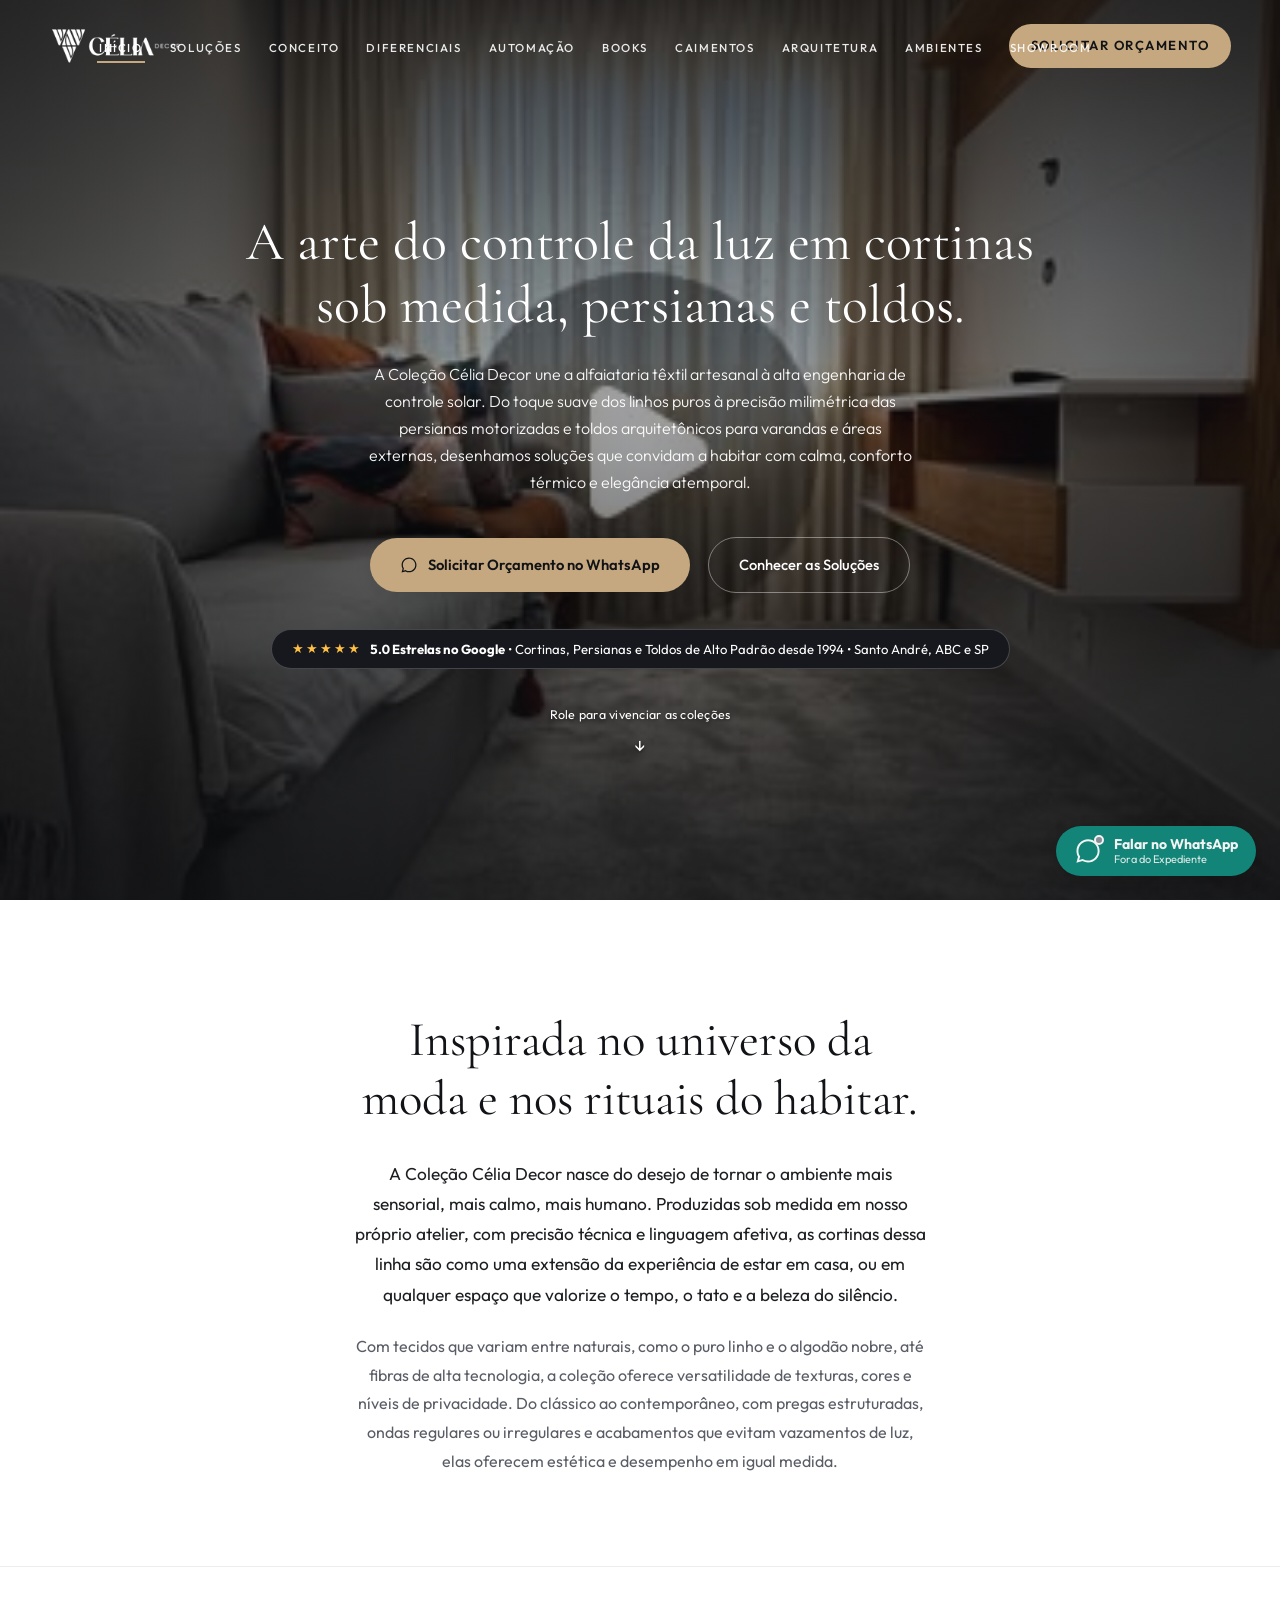
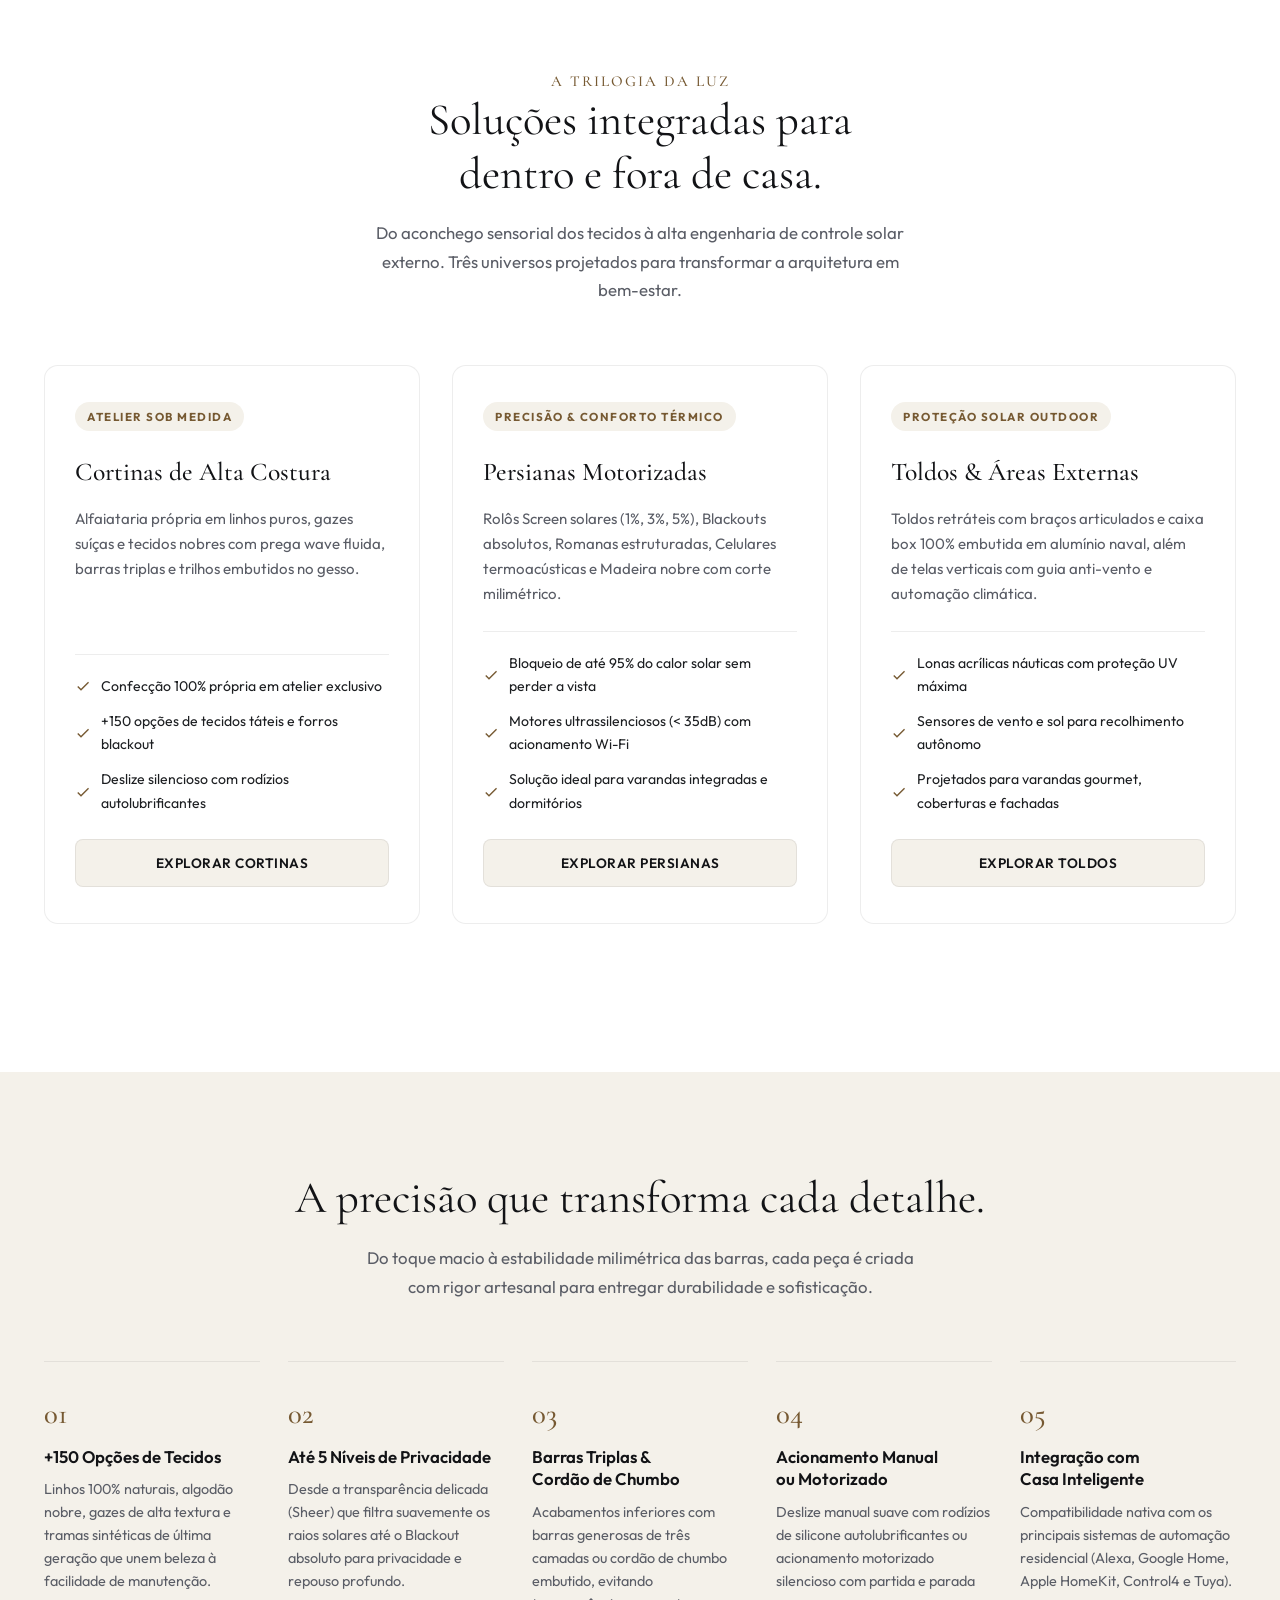
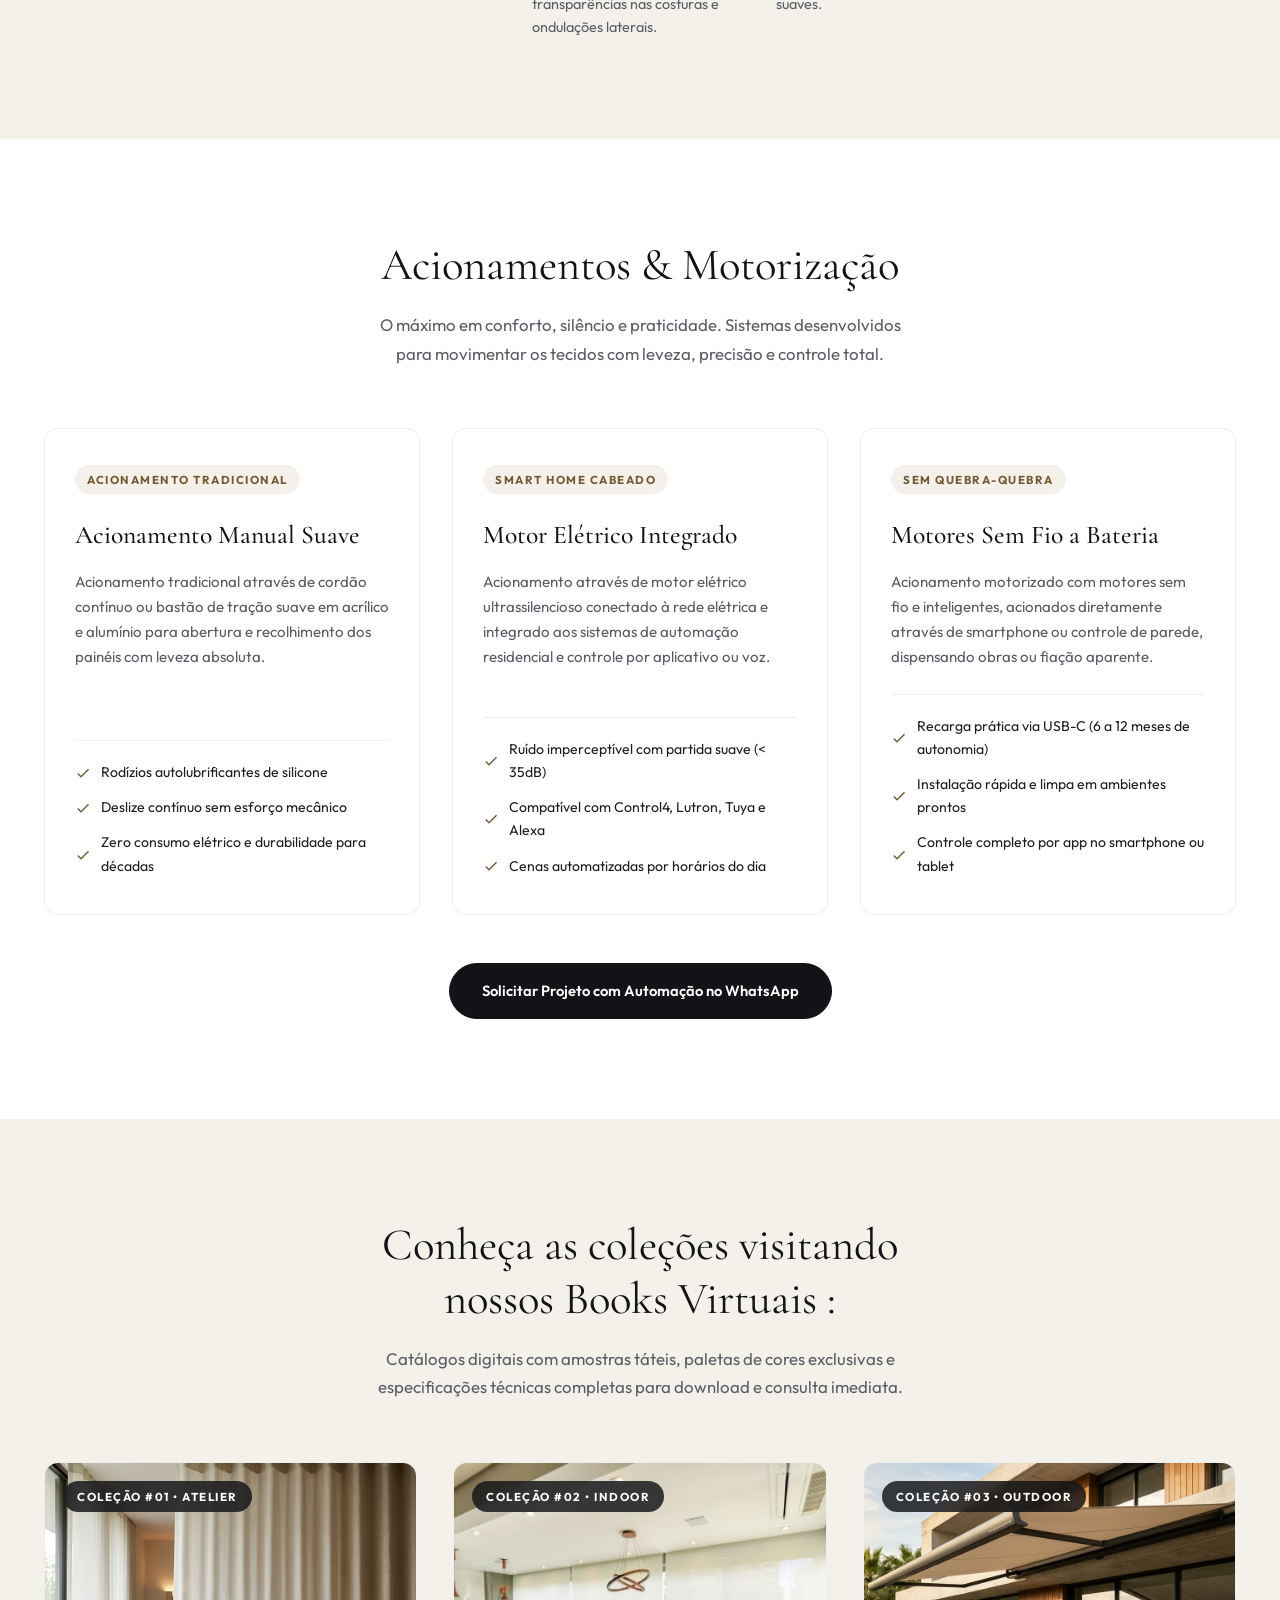
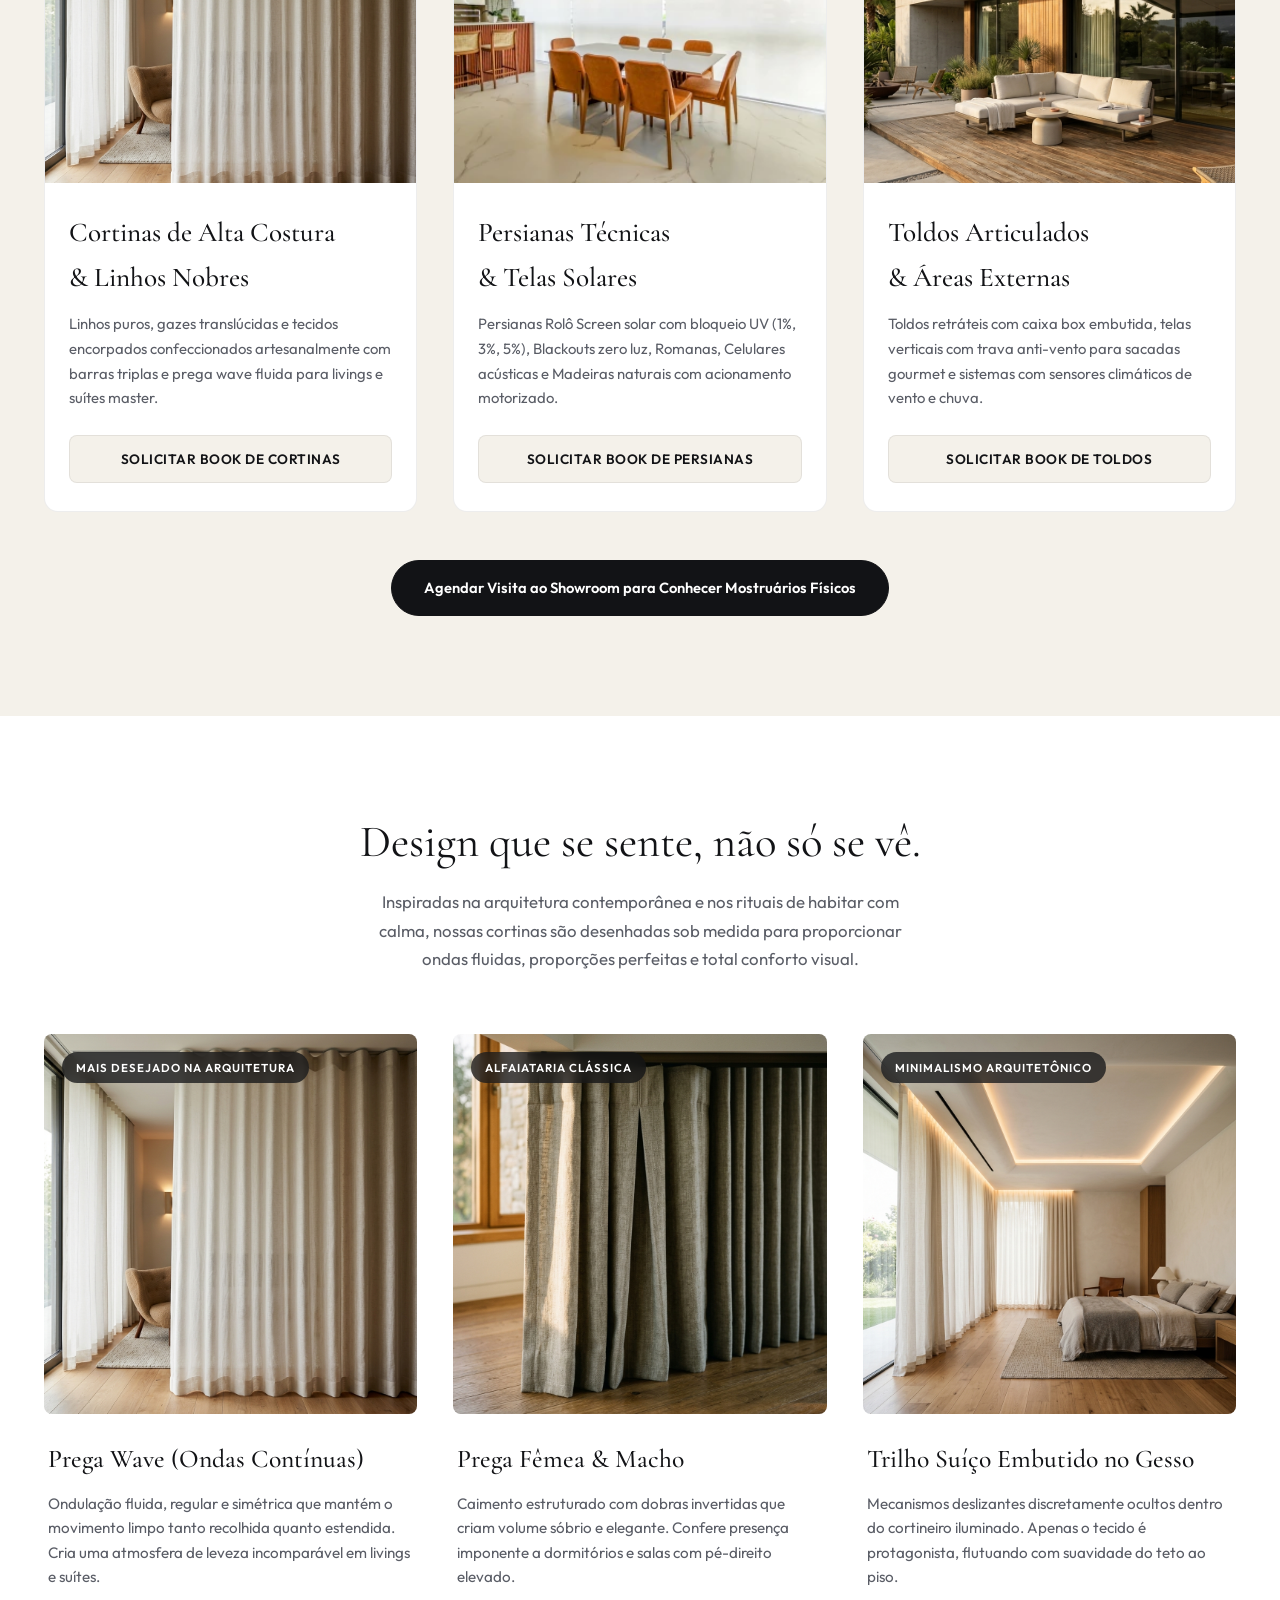
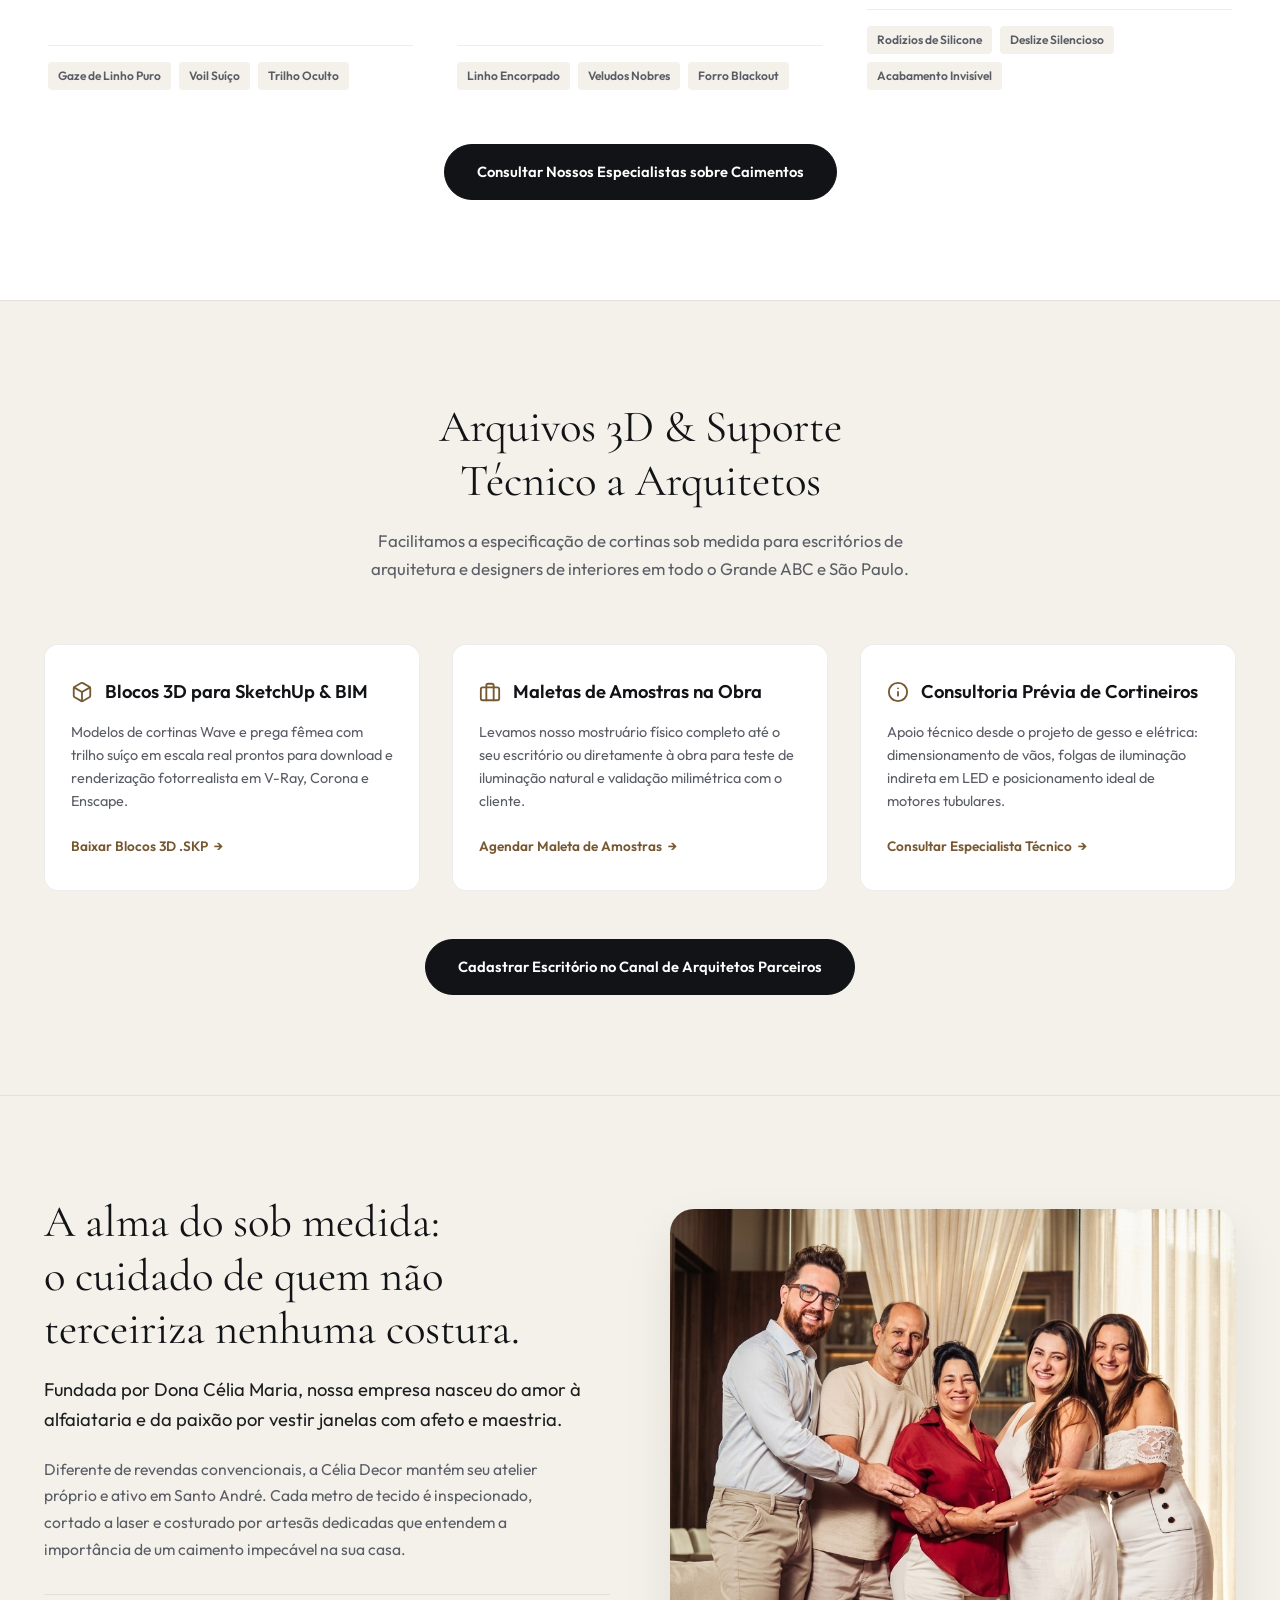
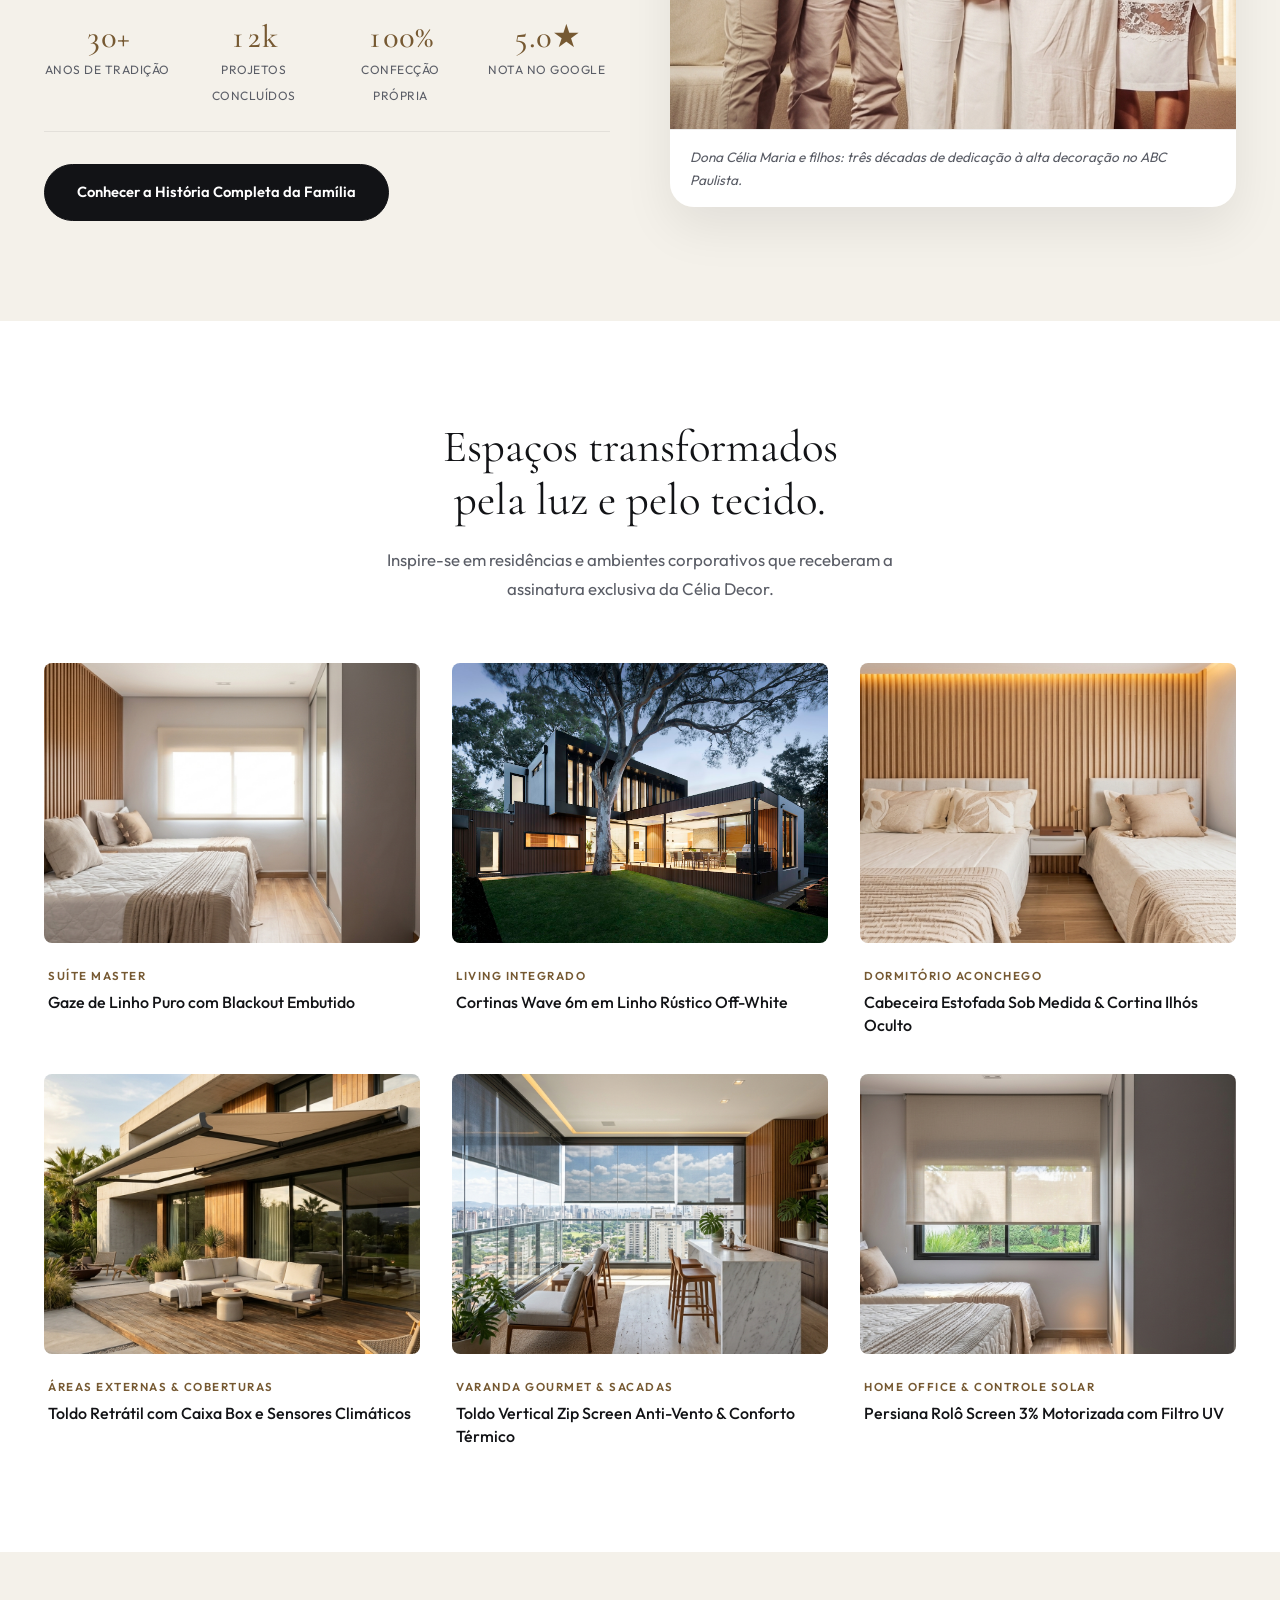
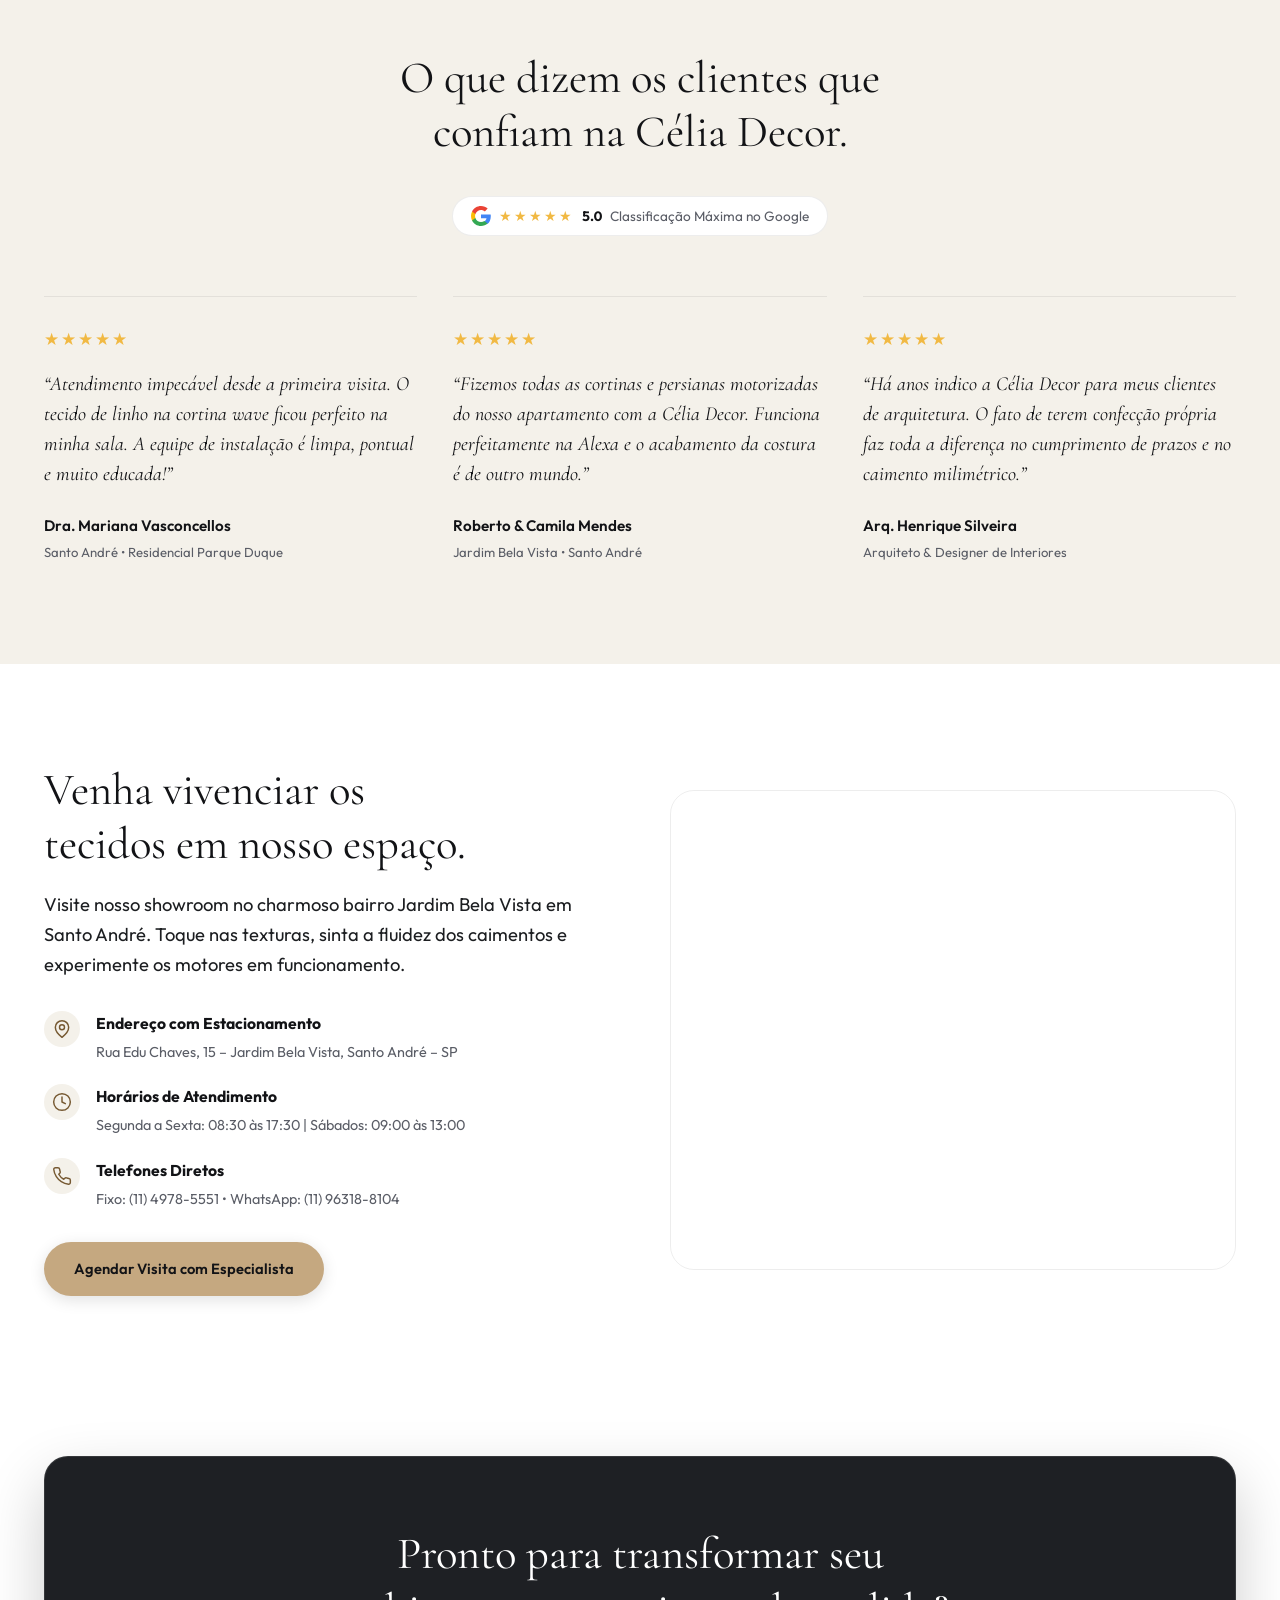
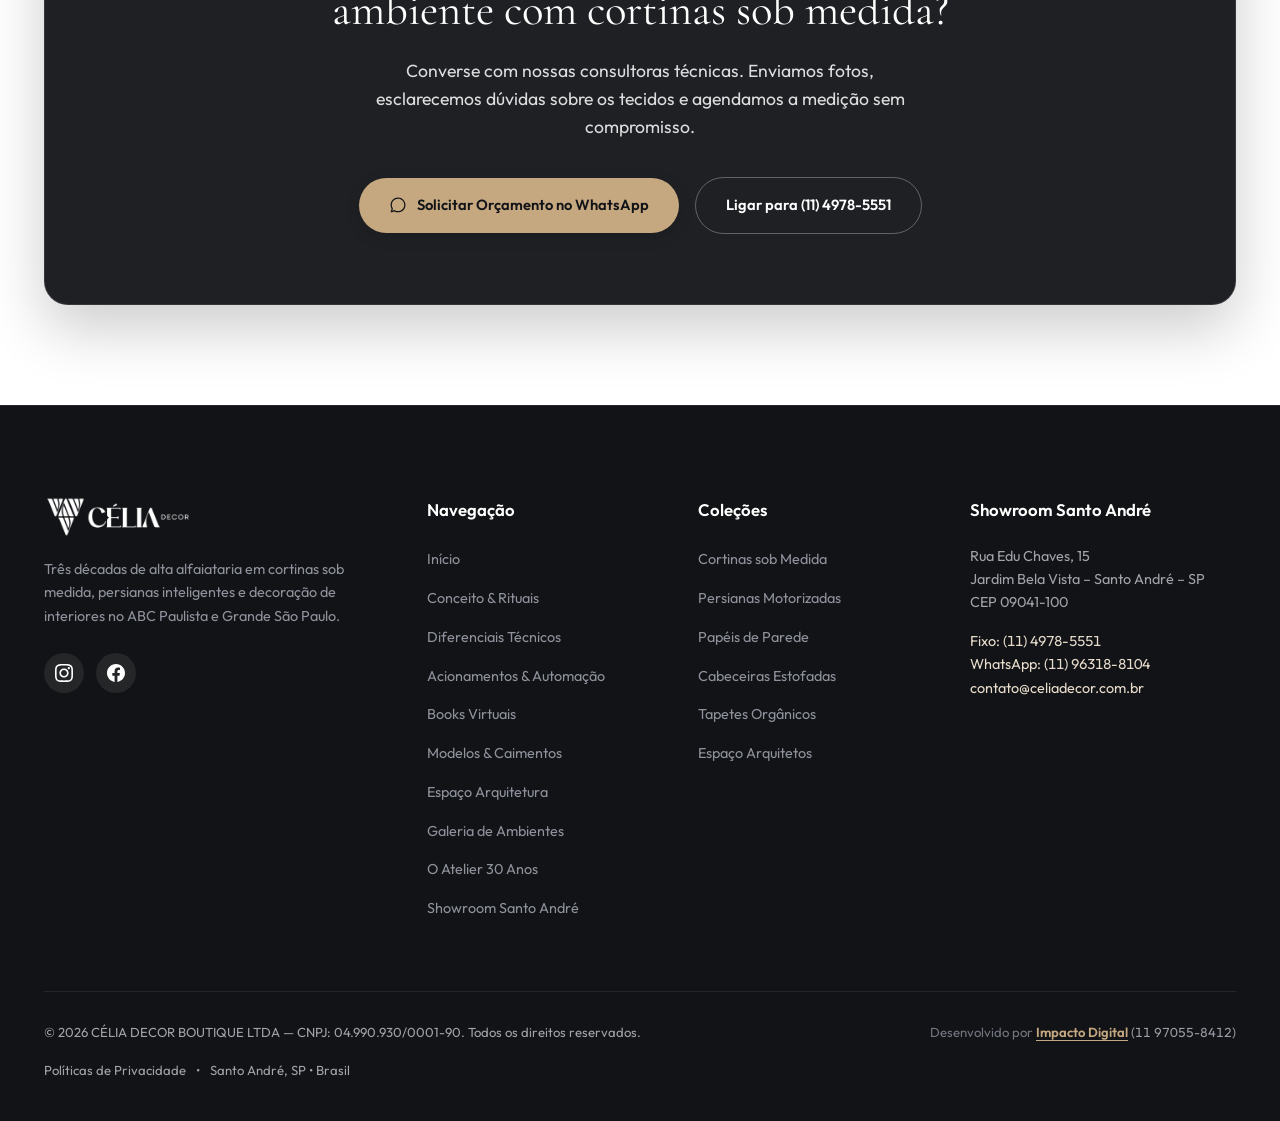
==== commit 0be167fa: "feat: adicionar enfase estrategica em persianas tecnicas e toldos arquitetonicos" ====
--- a/index.html
+++ b/index.html
@@ -30,14 +30,14 @@
       <nav class="desktop-nav" aria-label="Navegação Principal">
         <ul class="nav-menu">
           <li><a href="index.html" class="nav-link active">Início</a></li>
+          <li><a href="#solucoes" class="nav-link">Soluções</a></li>
           <li><a href="#conceito" class="nav-link">Conceito</a></li>
           <li><a href="#diferenciais" class="nav-link">Diferenciais</a></li>
-          <li><a href="#acionamentos" class="nav-link">Acionamentos</a></li>
-          <li><a href="#colecoes" class="nav-link">Coleções</a></li>
+          <li><a href="#acionamentos" class="nav-link">Automação</a></li>
+          <li><a href="#colecoes" class="nav-link">Books</a></li>
           <li><a href="#caimentos" class="nav-link">Caimentos</a></li>
           <li><a href="#arquitetos" class="nav-link">Arquitetura</a></li>
           <li><a href="#ambientes" class="nav-link">Ambientes</a></li>
-          <li><a href="#atelier" class="nav-link">O Atelier</a></li>
           <li><a href="contato.html" class="nav-link">Showroom</a></li>
         </ul>
       </nav>
@@ -79,8 +79,9 @@
 
     <nav class="drawer-navigation">
       <a href="index.html" class="drawer-link active">Início</a>
+      <a href="#solucoes" class="drawer-link">Soluções: Cortinas, Persianas & Toldos</a>
       <a href="#conceito" class="drawer-link">Conceito & Rituais</a>
-      <a href="#diferenciais" class="drawer-link">Diferenciais da Coleção</a>
+      <a href="#diferenciais" class="drawer-link">Diferenciais Técnicos</a>
       <a href="#acionamentos" class="drawer-link">Acionamentos & Automação</a>
       <a href="#colecoes" class="drawer-link">Books Virtuais</a>
       <a href="#caimentos" class="drawer-link">Modelos & Caimentos</a>
@@ -120,8 +121,8 @@
 
     <!-- Conteúdo Editorial do Hero -->
     <div class="video-hero-content">
-      <h1 class="hero-headline">Tecidos, texturas e movimentos em cortinas que despertam sensações.</h1>
-      <p class="hero-lead">A Coleção Célia Decor foi criada para provocar experiências. Do toque à luz, da textura ao movimento, cada cortina é uma forma de convidar o corpo e os sentidos a habitarem o espaço com mais presença. São mais de 150 opções de tecidos que combinam design, funcionalidade e matéria-prima de alta qualidade — pensadas para transformar ambientes em extensões do bem-estar.</p>
+      <h1 class="hero-headline">A arte do controle da luz em cortinas sob medida, persianas e toldos.</h1>
+      <p class="hero-lead">A Coleção Célia Decor une a alfaiataria têxtil artesanal à alta engenharia de controle solar. Do toque suave dos linhos puros à precisão milimétrica das persianas motorizadas e toldos arquitetônicos para varandas e áreas externas, desenhamos soluções que convidam a habitar com calma, conforto térmico e elegância atemporal.</p>
       
       <div class="hero-btn-row">
         <a href="https://wa.me/5511963188104?text=Ol%C3%A1!%20Vim%20pelo%20site%20da%20C%C3%A9lia%20Decor%20e%20gostaria%20de%20um%20or%C3%A7amento." target="_blank" rel="noopener noreferrer" class="btn-primary-gold">
@@ -130,15 +131,15 @@
           </svg>
           Solicitar Orçamento no WhatsApp
         </a>
-        <a href="#colecoes" class="btn-secondary-outline">
-          Conhecer as Coleções
+        <a href="#solucoes" class="btn-secondary-outline">
+          Conhecer as Soluções
         </a>
       </div>
 
       <!-- Linha Discreta de Confiança Google 5.0 -->
       <div class="hero-trust-badge">
         <span class="trust-stars">★★★★★</span>
-        <span class="trust-text"><strong>5.0 Estrelas no Google</strong> • Tradição e Confecção Própria desde 1994 • Santo André, ABC e SP</span>
+        <span class="trust-text"><strong>5.0 Estrelas no Google</strong> • Cortinas, Persianas e Toldos de Alto Padrão desde 1994 • Santo André, ABC e SP</span>
       </div>
 
       <!-- Indicador Sutil de Rolagem -->
@@ -165,6 +166,94 @@
           <h2 class="statement-title">Inspirada no universo da moda e nos rituais do habitar.</h2>
           <p class="statement-lead">A Coleção Célia Decor nasce do desejo de tornar o ambiente mais sensorial, mais calmo, mais humano. Produzidas sob medida em nosso próprio atelier, com precisão técnica e linguagem afetiva, as cortinas dessa linha são como uma extensão da experiência de estar em casa, ou em qualquer espaço que valorize o tempo, o tato e a beleza do silêncio.</p>
           <p class="statement-text">Com tecidos que variam entre naturais, como o puro linho e o algodão nobre, até fibras de alta tecnologia, a coleção oferece versatilidade de texturas, cores e níveis de privacidade. Do clássico ao contemporâneo, com pregas estruturadas, ondas regulares ou irregulares e acabamentos que evitam vazamentos de luz, elas oferecem estética e desempenho em igual medida.</p>
+        </div>
+      </div>
+    </section>
+
+    <!-- ========================================================================
+         SOLUÇÕES INTEGRADAS: A TRILOGIA DO CONTROLE SOLAR & DESIGN
+         Cortinas de Atelier, Persianas Técnicas e Toldos Arquitetônicos
+         ======================================================================== -->
+    <section class="section-spacing bg-white" id="solucoes">
+      <div class="container">
+        <div class="section-header-centered">
+          <span class="spec-five-num" style="font-size: 0.95rem; letter-spacing: 2px; text-transform: uppercase;">A Trilogia da Luz</span>
+          <h2 class="section-title">Soluções integradas para dentro e fora de casa.</h2>
+          <p class="section-subtitle">Do aconchego sensorial dos tecidos à alta engenharia de controle solar externo. Três universos projetados para transformar a arquitetura em bem-estar.</p>
+        </div>
+
+        <div class="drives-three-grid">
+          <!-- Solução 1: Cortinas de Atelier -->
+          <article class="drive-pillar-card">
+            <span class="drive-pillar-badge">Atelier Sob Medida</span>
+            <h3 class="drive-pillar-title">Cortinas de Alta Costura</h3>
+            <p class="drive-pillar-desc">Alfaiataria própria em linhos puros, gazes suíças e tecidos nobres com prega wave fluida, barras triplas e trilhos embutidos no gesso.</p>
+            <ul class="drive-features-list">
+              <li>
+                <svg viewBox="0 0 24 24" width="16" height="16" fill="currentColor"><path d="M9 16.17L4.83 12l-1.42 1.41L9 19 21 7l-1.41-1.41z"/></svg>
+                <span>Confecção 100% própria em atelier exclusivo</span>
+              </li>
+              <li>
+                <svg viewBox="0 0 24 24" width="16" height="16" fill="currentColor"><path d="M9 16.17L4.83 12l-1.42 1.41L9 19 21 7l-1.41-1.41z"/></svg>
+                <span>+150 opções de tecidos táteis e forros blackout</span>
+              </li>
+              <li>
+                <svg viewBox="0 0 24 24" width="16" height="16" fill="currentColor"><path d="M9 16.17L4.83 12l-1.42 1.41L9 19 21 7l-1.41-1.41z"/></svg>
+                <span>Deslize silencioso com rodízios autolubrificantes</span>
+              </li>
+            </ul>
+            <div style="margin-top: auto; padding-top: 24px;">
+              <a href="produtos.html" class="book-card-cta" style="display: block; text-align: center;">Explorar Cortinas</a>
+            </div>
+          </article>
+
+          <!-- Solução 2: Persianas Técnicas -->
+          <article class="drive-pillar-card">
+            <span class="drive-pillar-badge">Precisão & Conforto Térmico</span>
+            <h3 class="drive-pillar-title">Persianas Motorizadas</h3>
+            <p class="drive-pillar-desc">Rolôs Screen solares (1%, 3%, 5%), Blackouts absolutos, Romanas estruturadas, Celulares termoacústicas e Madeira nobre com corte milimétrico.</p>
+            <ul class="drive-features-list">
+              <li>
+                <svg viewBox="0 0 24 24" width="16" height="16" fill="currentColor"><path d="M9 16.17L4.83 12l-1.42 1.41L9 19 21 7l-1.41-1.41z"/></svg>
+                <span>Bloqueio de até 95% do calor solar sem perder a vista</span>
+              </li>
+              <li>
+                <svg viewBox="0 0 24 24" width="16" height="16" fill="currentColor"><path d="M9 16.17L4.83 12l-1.42 1.41L9 19 21 7l-1.41-1.41z"/></svg>
+                <span>Motores ultrassilenciosos (&lt; 35dB) com acionamento Wi-Fi</span>
+              </li>
+              <li>
+                <svg viewBox="0 0 24 24" width="16" height="16" fill="currentColor"><path d="M9 16.17L4.83 12l-1.42 1.41L9 19 21 7l-1.41-1.41z"/></svg>
+                <span>Solução ideal para varandas integradas e dormitórios</span>
+              </li>
+            </ul>
+            <div style="margin-top: auto; padding-top: 24px;">
+              <a href="produtos.html" class="book-card-cta" style="display: block; text-align: center;">Explorar Persianas</a>
+            </div>
+          </article>
+
+          <!-- Solução 3: Toldos Arquitetônicos & Outdoor -->
+          <article class="drive-pillar-card">
+            <span class="drive-pillar-badge">Proteção Solar Outdoor</span>
+            <h3 class="drive-pillar-title">Toldos & Áreas Externas</h3>
+            <p class="drive-pillar-desc">Toldos retráteis com braços articulados e caixa box 100% embutida em alumínio naval, além de telas verticais com guia anti-vento e automação climática.</p>
+            <ul class="drive-features-list">
+              <li>
+                <svg viewBox="0 0 24 24" width="16" height="16" fill="currentColor"><path d="M9 16.17L4.83 12l-1.42 1.41L9 19 21 7l-1.41-1.41z"/></svg>
+                <span>Lonas acrílicas náuticas com proteção UV máxima</span>
+              </li>
+              <li>
+                <svg viewBox="0 0 24 24" width="16" height="16" fill="currentColor"><path d="M9 16.17L4.83 12l-1.42 1.41L9 19 21 7l-1.41-1.41z"/></svg>
+                <span>Sensores de vento e sol para recolhimento autônomo</span>
+              </li>
+              <li>
+                <svg viewBox="0 0 24 24" width="16" height="16" fill="currentColor"><path d="M9 16.17L4.83 12l-1.42 1.41L9 19 21 7l-1.41-1.41z"/></svg>
+                <span>Projetados para varandas gourmet, coberturas e fachadas</span>
+              </li>
+            </ul>
+            <div style="margin-top: auto; padding-top: 24px;">
+              <a href="produtos.html" class="book-card-cta" style="display: block; text-align: center;">Explorar Toldos</a>
+            </div>
+          </article>
         </div>
       </div>
     </section>
@@ -309,47 +398,47 @@
         </div>
 
         <div class="books-three-grid">
-          <!-- Coleção 01 -->
+          <!-- Coleção 01: Cortinas -->
           <article class="book-card">
             <div class="book-img-box">
-              <img src="assets/images/cortina-wave-detalhe.jpg" alt="Book Virtual Coleção 01 Linhos e Gazes Translúcidas Célia Decor" loading="lazy">
-              <span class="book-card-badge">COLEÇÃO #01</span>
+              <img src="assets/images/cortina-wave-detalhe.jpg" alt="Book Virtual Coleção 01 Cortinas de Atelier e Linhos Puros Célia Decor" loading="lazy">
+              <span class="book-card-badge">COLEÇÃO #01 • ATELIER</span>
             </div>
             <div class="book-card-body">
-              <h3 class="book-card-title">Linhos Puros & Gazes Sensoriais</h3>
-              <p class="book-card-desc">Tecidos leves e naturais com tramas arejadas que filtram suavemente a luz solar, preservando a vista exterior e criando uma atmosfera de calma e bem-estar no habitar.</p>
-              <a href="https://wa.me/5511963188104?text=Ol%C3%A1!%20Gostaria%20de%20receber%20o%20Book%20Virtual%20da%20COLE%C3%87%C3%83O%20%2301%20(Linhos%20e%20Gazes)%20da%20C%C3%A9lia%20Decor." target="_blank" rel="noopener noreferrer" class="book-card-cta">
-                Solicitar Book Coleção #01
+              <h3 class="book-card-title">Cortinas de Alta Costura & Linhos Nobres</h3>
+              <p class="book-card-desc">Linhos puros, gazes translúcidas e tecidos encorpados confeccionados artesanalmente com barras triplas e prega wave fluida para livings e suítes master.</p>
+              <a href="https://wa.me/5511963188104?text=Ol%C3%A1!%20Gostaria%20de%20receber%20o%20Book%20Virtual%20da%20COLE%C3%87%C3%83O%20%2301%20(Cortinas%20de%20Atelier)%20da%20C%C3%A9lia%20Decor." target="_blank" rel="noopener noreferrer" class="book-card-cta">
+                Solicitar Book de Cortinas
               </a>
             </div>
           </article>
 
-          <!-- Coleção 02 -->
+          <!-- Coleção 02: Persianas -->
           <article class="book-card">
             <div class="book-img-box">
-              <img src="assets/images/prega-femea-alfaiataria.jpg" alt="Book Virtual Coleção 02 Alfaiataria Estruturada e Blackouts Célia Decor" loading="lazy">
-              <span class="book-card-badge">COLEÇÃO #02</span>
+              <img src="assets/images/persianas-capa.webp" alt="Book Virtual Coleção 02 Persianas Motorizadas e Telas Solares Screen Célia Decor" loading="lazy">
+              <span class="book-card-badge">COLEÇÃO #02 • INDOOR</span>
             </div>
             <div class="book-card-body">
-              <h3 class="book-card-title">Alfaiataria Estruturada & Blackouts</h3>
-              <p class="book-card-desc">Tecidos encorpados, veludos sofisticados e forros com barreira térmica e acústica de alta densidade, ideais para dormitórios, suítes e home theaters privativos.</p>
-              <a href="https://wa.me/5511963188104?text=Ol%C3%A1!%20Gostaria%20de%20receber%20o%20Book%20Virtual%20da%20COLE%C3%87%C3%83O%20%2302%20(Alfaiataria%20e%20Blackout)%20da%20C%C3%A9lia%20Decor." target="_blank" rel="noopener noreferrer" class="book-card-cta">
-                Solicitar Book Coleção #02
+              <h3 class="book-card-title">Persianas Técnicas & Telas Solares</h3>
+              <p class="book-card-desc">Persianas Rolô Screen solar com bloqueio UV (1%, 3%, 5%), Blackouts zero luz, Romanas, Celulares acústicas e Madeiras naturais com acionamento motorizado.</p>
+              <a href="https://wa.me/5511963188104?text=Ol%C3%A1!%20Gostaria%20de%20receber%20o%20Book%20Virtual%20da%20COLE%C3%87%C3%83O%20%2302%20(Persianas%20T%C3%A9cnicas)%20da%20C%C3%A9lia%20Decor." target="_blank" rel="noopener noreferrer" class="book-card-cta">
+                Solicitar Book de Persianas
               </a>
             </div>
           </article>
 
-          <!-- New Collection -->
+          <!-- Coleção 03: Toldos -->
           <article class="book-card">
             <div class="book-img-box">
-              <img src="assets/images/tour-suite-04-macro-textura.jpg" alt="Book Virtual New Collection Alta Decoração 2026 Célia Decor" loading="lazy">
-              <span class="book-card-badge">NEW COLLECTION</span>
+              <img src="assets/images/toldo-articulado-capa.jpg" alt="Book Virtual Coleção 03 Toldos Articulados Retráteis e Outdoor Célia Decor" loading="lazy">
+              <span class="book-card-badge">COLEÇÃO #03 • OUTDOOR</span>
             </div>
             <div class="book-card-body">
-              <h3 class="book-card-title">Alta Decoração Contemporânea</h3>
-              <p class="book-card-desc">Lançamentos com novas tramas sensoriais, bouclês acetinados e fibras sustentáveis com tecnologia antiestática e proteção UV permanente para ambientes de vanguarda.</p>
-              <a href="https://wa.me/5511963188104?text=Ol%C3%A1!%20Gostaria%20de%20receber%20o%20Book%20Virtual%20da%20NEW%20COLLECTION%202026%20da%20C%C3%A9lia%20Decor." target="_blank" rel="noopener noreferrer" class="book-card-cta">
-                Solicitar Book New Collection
+              <h3 class="book-card-title">Toldos Articulados & Áreas Externas</h3>
+              <p class="book-card-desc">Toldos retráteis com caixa box embutida, telas verticais com trava anti-vento para sacadas gourmet e sistemas com sensores climáticos de vento e chuva.</p>
+              <a href="https://wa.me/5511963188104?text=Ol%C3%A1!%20Gostaria%20de%20receber%20o%20Book%20Virtual%20da%20COLE%C3%87%C3%83O%20%2303%20(Toldos%20e%20%C3%81reas%20Externas)%20da%20C%C3%A9lia%20Decor." target="_blank" rel="noopener noreferrer" class="book-card-cta">
+                Solicitar Book de Toldos
               </a>
             </div>
           </article>
@@ -598,36 +687,36 @@
             </figcaption>
           </figure>
 
-          <!-- Item 4: Macro Textura -->
+          <!-- Item 4: Toldo Articulado Outdoor -->
           <figure class="gallery-item">
             <div class="gallery-img-wrap">
-              <img src="assets/images/tour-suite-04-macro-textura.jpg" alt="Detalhe de Texturas e Almofadas Exclusivas Célia Decor" loading="lazy">
+              <img src="assets/images/toldo-articulado-capa.jpg" alt="Toldo Articulado Retrátil com Caixa Box em Deck Gourmet" loading="lazy">
             </div>
             <figcaption class="gallery-info">
-              <span class="gallery-tag">Detalhes & Texturas</span>
-              <p class="gallery-name">Curadoria de Almofadas e Enxoval de Alfaiataria</p>
+              <span class="gallery-tag">Áreas Externas & Coberturas</span>
+              <p class="gallery-name">Toldo Retrátil com Caixa Box e Sensores Climáticos</p>
             </figcaption>
           </figure>
 
-          <!-- Item 5: Persiana Solar -->
+          <!-- Item 5: Varanda Gourmet Zip Screen -->
+          <figure class="gallery-item">
+            <div class="gallery-img-wrap">
+              <img src="assets/images/toldo-vertical-screen.jpg" alt="Varanda Gourmet com Toldo Vertical Zip Screen e Vidro" loading="lazy">
+            </div>
+            <figcaption class="gallery-info">
+              <span class="gallery-tag">Varanda Gourmet & Sacadas</span>
+              <p class="gallery-name">Toldo Vertical Zip Screen Anti-Vento & Conforto Térmico</p>
+            </figcaption>
+          </figure>
+
+          <!-- Item 6: Persiana Solar & Home Office -->
           <figure class="gallery-item">
             <div class="gallery-img-wrap">
               <img src="assets/images/tour-suite-05-persiana-solar.jpg" alt="Persiana Rolô com Tela Solar 3% para Controle Térmico" loading="lazy">
             </div>
             <figcaption class="gallery-info">
-              <span class="gallery-tag">Proteção Solar & Home Office</span>
-              <p class="gallery-name">Persiana Rolô com Tela Solar 3% e Filtro UV</p>
-            </figcaption>
-          </figure>
-
-          <!-- Item 6: Showroom -->
-          <figure class="gallery-item">
-            <div class="gallery-img-wrap">
-              <img src="assets/images/showroom-ambiente.jpg" alt="Espaço Gourmet com Cortinas Wave Célia Decor" loading="lazy">
-            </div>
-            <figcaption class="gallery-info">
-              <span class="gallery-tag">Espaço Gourmet</span>
-              <p class="gallery-name">Painéis Deslizantes com Tecidos Repelentes a Manchas</p>
+              <span class="gallery-tag">Home Office & Controle Solar</span>
+              <p class="gallery-name">Persiana Rolô Screen 3% Motorizada com Filtro UV</p>
             </figcaption>
           </figure>
         </div>
